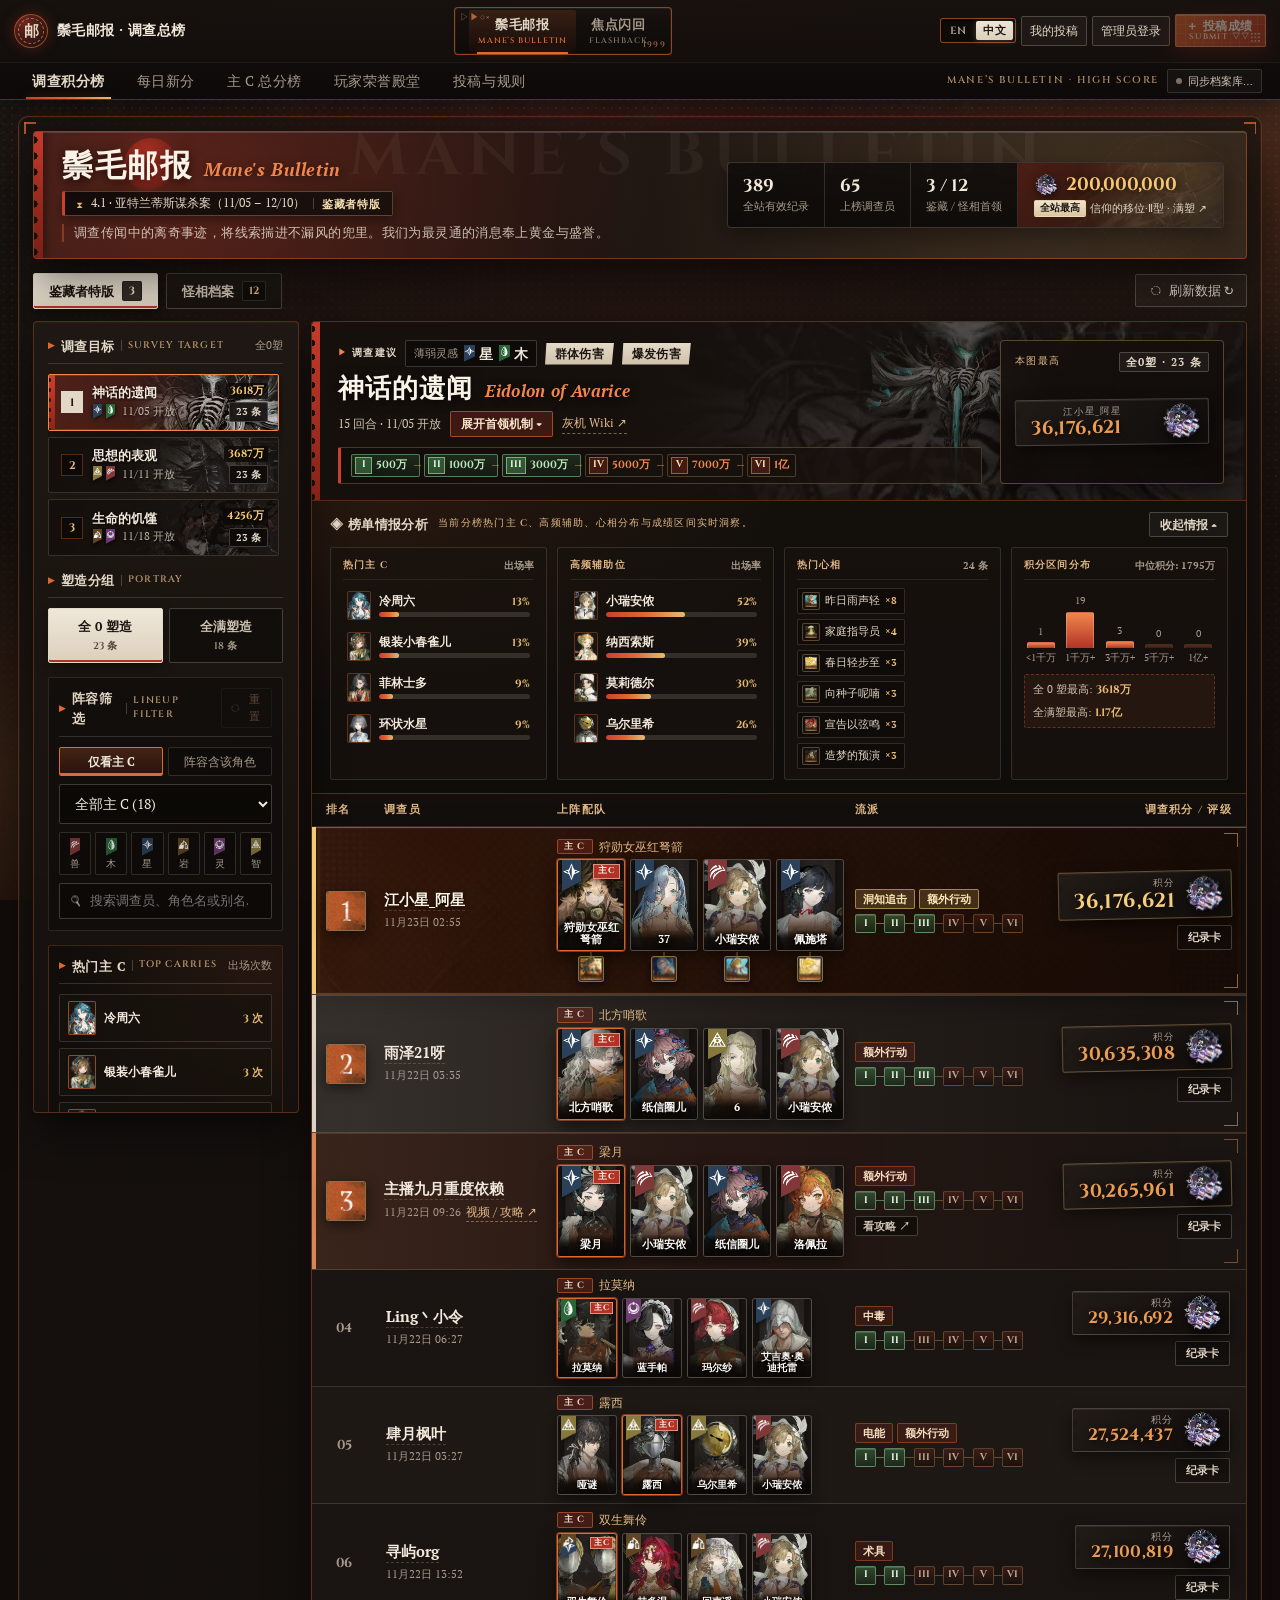
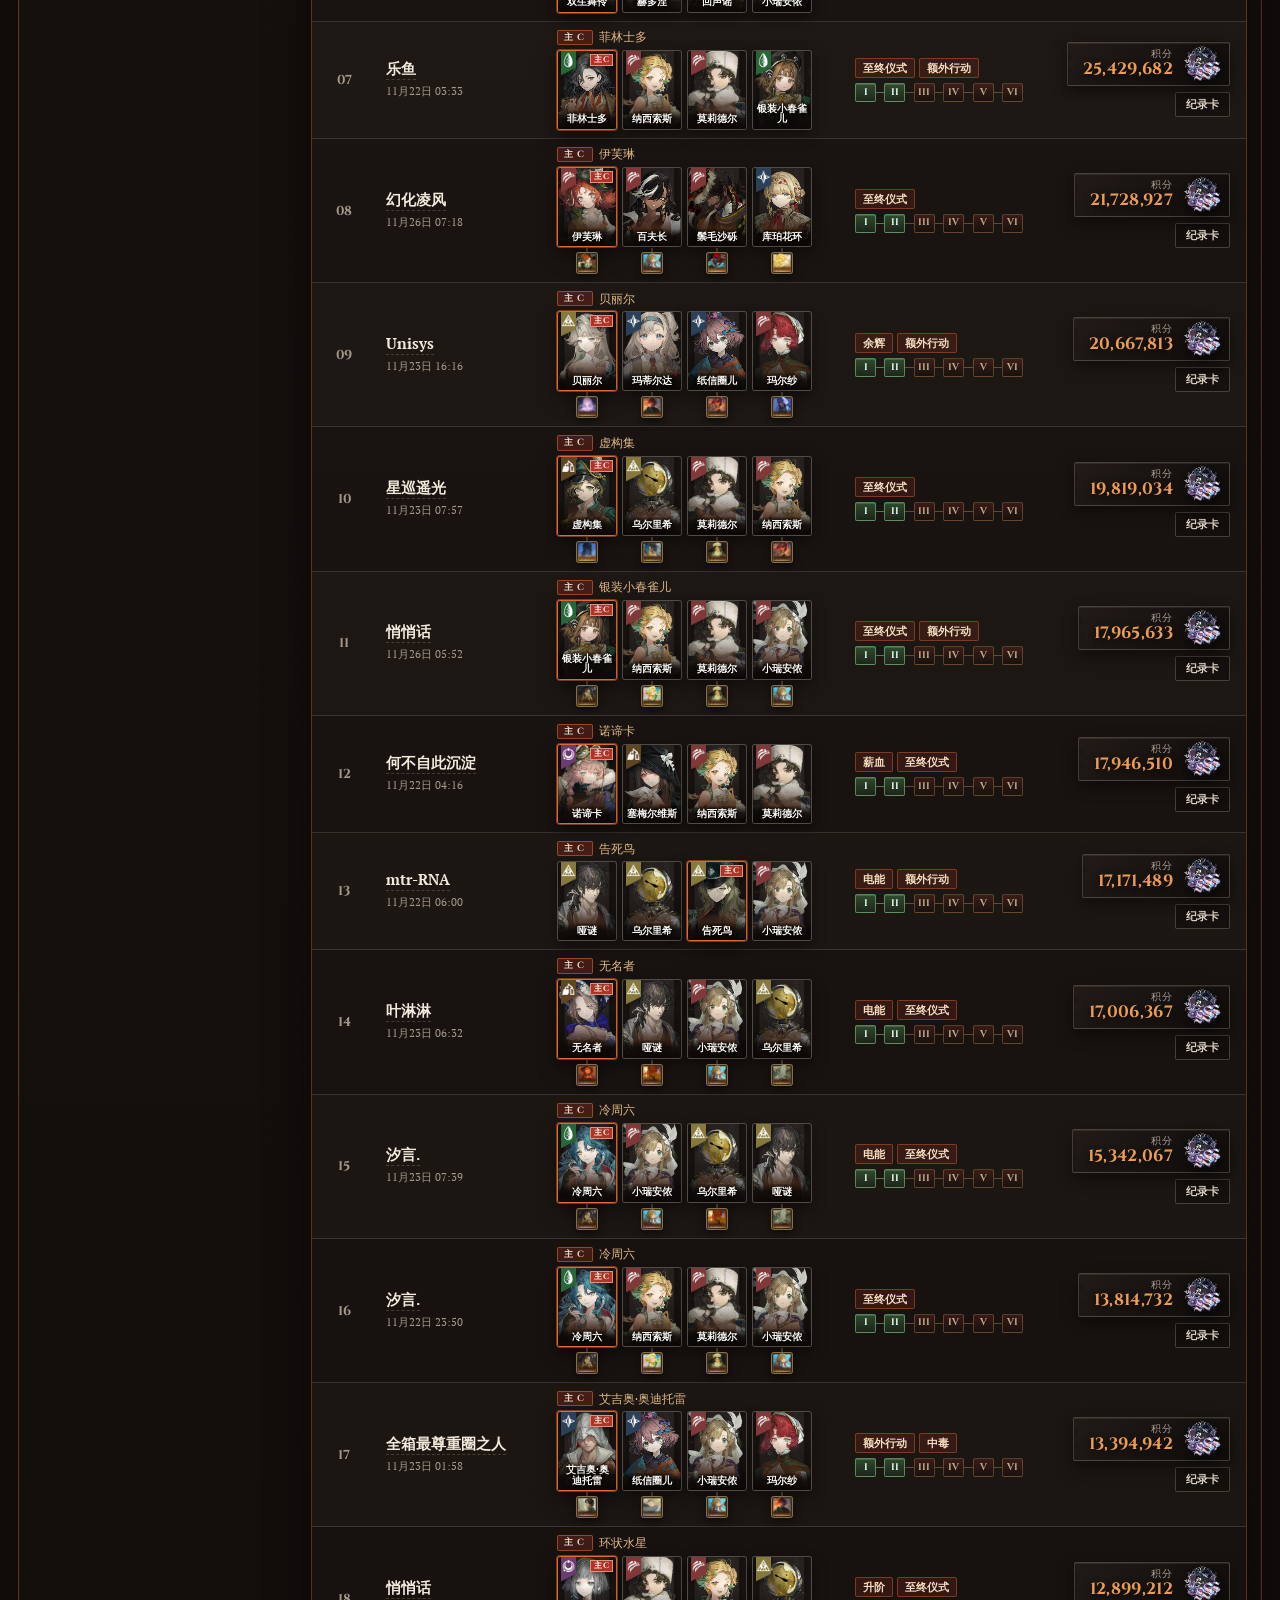
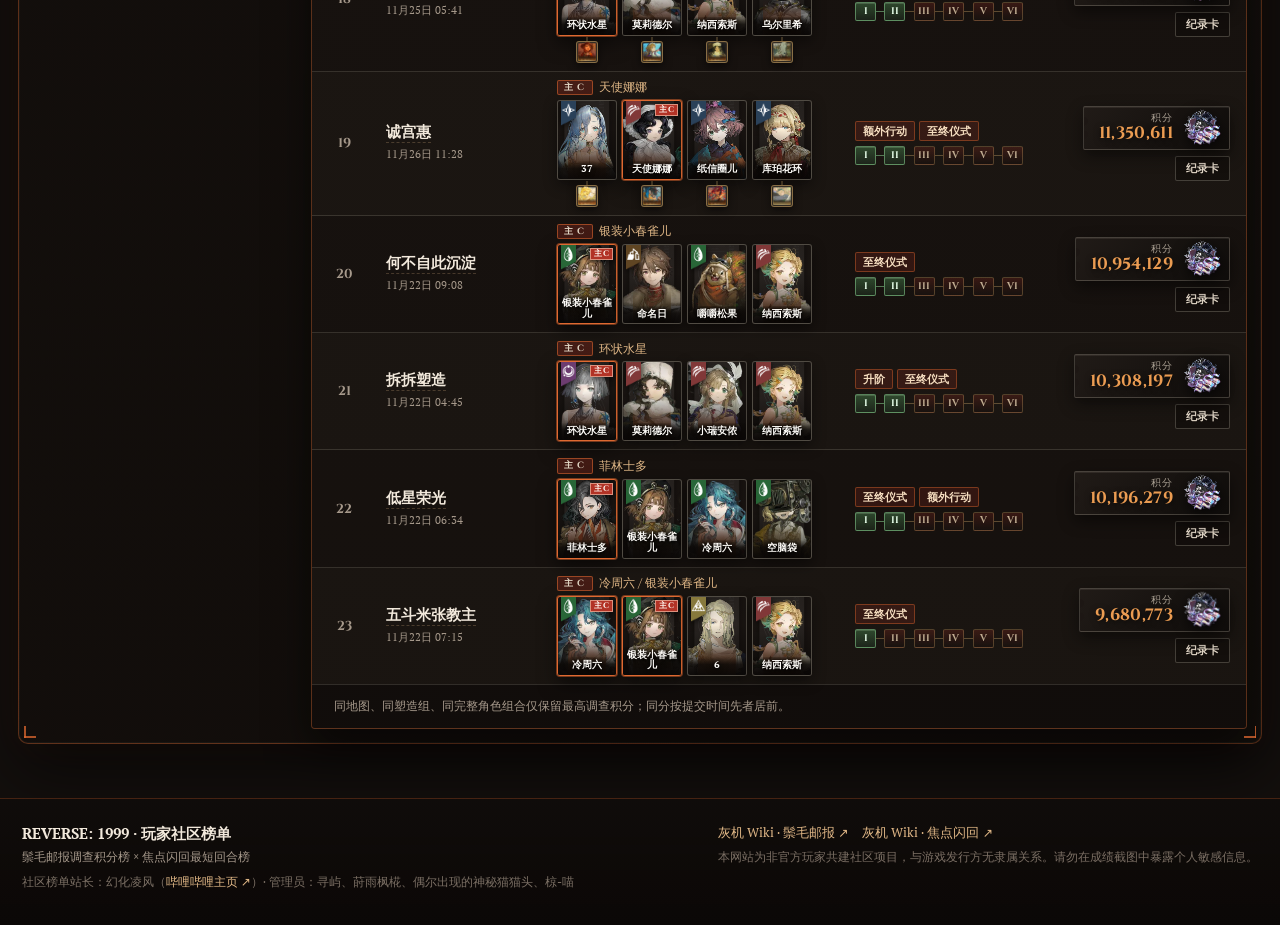
==== cn.html @ 722d53cc "Fix production live sync, disable offline sandbox on live site, fix modal tab overlap, and use email" ====
<!doctype html>
<html lang="zh-CN" data-default-lang="zh">
<head>
  <meta charset="utf-8" />
  <meta name="viewport" content="width=device-width, initial-scale=1, viewport-fit=cover" />
  <meta name="theme-color" content="#161210" />
  <meta name="description" content="重返未来：1999 玩家社区榜单——融合「鬃毛邮报」调查积分榜与「焦点闪回」最短回合纪录，内置中英双语切换与离线档案库。" />
  <title>重返未来：1999 · 鬃毛邮报 &amp; 焦点闪回 玩家榜单</title>
  <link rel="icon" href="data:image/svg+xml,%3Csvg xmlns='http://www.w3.org/2000/svg' viewBox='0 0 64 64'%3E%3Ccircle cx='32' cy='32' r='30' fill='%231b1411' stroke='%23df6931' stroke-width='3'/%3E%3Ctext x='32' y='43' text-anchor='middle' font-size='32' font-family='serif' fill='%23ede4d7'%3E%E9%82%AE%3C/text%3E%3C/svg%3E" />
  <link rel="stylesheet" href="./styles.css?v=20261127-v5" />
  <link rel="stylesheet" href="./submission-progress.css?v=20261127-v5" />
  <script src="./config.js?v=20261127-v5"></script>
  <script defer src="./app.bundle.js?v=20261127-v5"></script>
</head>
<body data-mode="flashback" data-lang="zh">
  <div class="arch-backdrop" aria-hidden="true"></div>
  <div class="halftone-layer" aria-hidden="true"></div>
  <div class="paper-grain" aria-hidden="true"></div>

  <header class="topbar" id="top">
    <div class="topbar-inner">
      <a class="brand" id="brandHomeLink" href="#mane/scores" data-switch-mode="mane" aria-label="返回榜单首页">
        <span class="brand-seal" aria-hidden="true">
          <span class="seal-ring"></span>
          <span class="seal-glyph" id="brandGlyph">邮</span>
        </span>
        <span class="brand-copy">
          <strong id="brandTitle">鬃毛邮报 · 调查总榜</strong>
          <small id="brandSub">REVERSE: 1999 · COMMUNITY ARCHIVE</small>
        </span>
      </a>

      <div class="mode-switcher" id="modeSwitcher" role="tablist" aria-label="榜单模式切换">
        <span class="frame-glyphs left" aria-hidden="true">▷▶○×</span>
        <button type="button" class="mode-tab active" role="tab" aria-selected="true" data-mode-switch="mane">
          <span class="mode-cn" id="modeManeLabel">鬃毛邮报</span>
          <span class="mode-en">MANE’S BULLETIN</span>
        </button>
        <button type="button" class="mode-tab" role="tab" aria-selected="false" data-mode-switch="flashback">
          <span class="mode-cn" id="modeFbLabel">焦点闪回</span>
          <span class="mode-en">FLASHBACK</span>
        </button>
        <span class="frame-glyphs right" aria-hidden="true">1999</span>
      </div>

      <div class="top-actions">
        <div class="lang-switch" role="group" aria-label="切换中英文界面">
          <button type="button" class="lang-btn" data-set-lang="en" aria-pressed="false">EN</button>
          <button type="button" class="lang-btn active" data-set-lang="zh" aria-pressed="true">中文</button>
        </div>
        <button type="button" id="adminCenterBtn" class="ghost-btn" hidden>
          <span class="acc-full">管理后台</span><span class="acc-short">后台</span>
        </button>
        <button type="button" id="mySubmissionsBtn" class="ghost-btn" data-action="my-submissions">
          <span class="acc-full">我的投稿</span><span class="acc-short">进度</span>
        </button>
        <button type="button" id="accountBtn" class="ghost-btn">
          <span class="acc-full">管理员登录</span><span class="acc-short">登录</span>
        </button>
        <button type="button" id="submitBtn" class="action-cta-btn">
          <span class="cta-main" id="submitBtnMain">＋ 投稿<span class="cta-ext">成绩</span></span>
          <span class="cta-sub" id="submitBtnSub" aria-hidden="true">SUBMIT ▽▽</span>
        </button>
      </div>
    </div>

    <nav class="subnav-bar" id="subnavBar" aria-label="榜单视图导航">
      <div class="subnav-inner" id="subnav">
        <div class="subnav-tabs" id="subnavTabs"></div>
        <div class="subnav-right" id="subnavRight">
          <span class="subnav-meta" id="subnavMeta">MANE’S BULLETIN · HIGH SCORE</span>
          <span id="connectionBadge" class="status-pill is-offline-archive" aria-live="polite">
            <span class="status-dot"></span>
            <span id="connectionText">离线档案 · v4.1</span>
          </span>
          <button type="button" id="syncLiveBtn" class="sync-live-btn" data-action="sync-live">同步在线库 ↻</button>
        </div>
      </div>
    </nav>
  </header>

  <main class="shell">
    <div class="uttu-shell-frame">
      <span class="frame-corner tl" aria-hidden="true"></span>
      <span class="frame-corner tr" aria-hidden="true"></span>
      <span class="frame-corner bl" aria-hidden="true"></span>
      <span class="frame-corner br" aria-hidden="true"></span>

      <section class="masthead" id="masthead" aria-live="polite"></section>

      <div id="globalNotice" class="global-notice" role="status" hidden></div>

      <div id="workspace" class="workspace"></div>
    </div>
  </main>

  <footer class="site-footer" id="siteFooter">
    <div class="footer-inner">
      <div class="footer-col">
        <div class="footer-brand">
          <strong>REVERSE: 1999 · 玩家社区榜单</strong>
          <span>鬃毛邮报调查积分榜 × 焦点闪回最短回合榜</span>
        </div>
        <p class="footer-credits">
          社区榜单站长：幻化凌风（<a href="https://space.bilibili.com/266889606" target="_blank" rel="noopener noreferrer">哔哩哔哩主页 ↗</a>）·
          管理员：寻屿、莳雨枫椛、偶尔出现的神秘猫猫头、椋-喵
        </p>
      </div>
      <div class="footer-col footer-links">
        <div class="footer-ref-links">
          <a href="https://res1999.huijiwiki.com/wiki/%E9%AC%83%E6%AF%9B%E9%82%AE%E6%8A%A5" target="_blank" rel="noopener noreferrer">灰机 Wiki · 鬃毛邮报 ↗</a>
          <a href="https://res1999.huijiwiki.com/wiki/%E7%84%A6%E7%82%B9%E9%97%AA%E5%9B%9E" target="_blank" rel="noopener noreferrer">灰机 Wiki · 焦点闪回 ↗</a>
        </div>
        <p class="footer-disclaimer">
          本网站为非官方玩家共建社区项目，与游戏发行方无隶属关系。请勿在成绩截图中暴露个人敏感信息。
        </p>
      </div>
    </div>
  </footer>

  <div id="glossaryPopoverRoot"></div>
  <div id="modalRoot"></div>
  <div id="charPickerRoot"></div>
  <div id="psyPickerRoot"></div>
  <div id="toast" class="toast" role="status" aria-live="polite"></div>
</body>
</html>
---- styles.css ----
/* ==========================================================================
   Reverse: 1999 — Global & Bilingual Community Leaderboard Design System
   Museum-Grade Vintage Broadsheet × Mane's Bulletin × UTTU × Astrolabe (V2)
   ==========================================================================
   Visual References Honored:
   - uttu.merui.net Global Typography (UTTU Regular, Playfair Display, Cinzel Decorative, Work Sans, UTTU Typewriter)
   - Mane's Bulletin In-Game Survey / Atlantis / Boss Dossier / Appraisal / Team
   - UTTU Archival Character Frame (#df6931 hairline + opposing arch corners + copper embers)
   - 100% Offline Local Typography with Latin Unicode-Range Fallthrough for CJK
   ========================================================================== */

/* ==================== 1. 100% Offline Local @font-face ==================== */
@font-face {
  font-family: 'UTTU Regular';
  src: url('./assets/fonts/uttu-regular-400.woff2') format('woff2');
  font-weight: 400;
  font-style: normal;
  font-display: swap;
  unicode-range: U+0000-024F, U+0259, U+1E00-1EFF, U+2000-206F, U+20A0-20CF, U+2100-218F, U+2200-22FF, U+2500-26FF;
}

@font-face {
  font-family: 'UTTU Regular';
  src: url('./assets/fonts/uttu-regular-700.woff2') format('woff2');
  font-weight: 700;
  font-style: normal;
  font-display: swap;
  unicode-range: U+0000-024F, U+0259, U+1E00-1EFF, U+2000-206F, U+20A0-20CF, U+2100-218F, U+2200-22FF, U+2500-26FF;
}

@font-face {
  font-family: 'UTTU Regular';
  src: url('./assets/fonts/uttu-regular-400-italic.woff2') format('woff2');
  font-weight: 400;
  font-style: italic;
  font-display: swap;
  unicode-range: U+0000-024F, U+0259, U+1E00-1EFF, U+2000-206F, U+20A0-20CF, U+2100-218F, U+2200-22FF, U+2500-26FF;
}

@font-face {
  font-family: 'UTTU Regular';
  src: url('./assets/fonts/uttu-regular-700-italic.woff2') format('woff2');
  font-weight: 700;
  font-style: italic;
  font-display: swap;
  unicode-range: U+0000-024F, U+0259, U+1E00-1EFF, U+2000-206F, U+20A0-20CF, U+2100-218F, U+2200-22FF, U+2500-26FF;
}

@font-face {
  font-family: 'Playfair Display';
  src: url('./assets/fonts/uttu-playfair-display-latin.woff2') format('woff2');
  font-weight: 400 900;
  font-style: normal;
  font-display: swap;
}

@font-face {
  font-family: 'Cinzel Decorative';
  src: url('./assets/fonts/uttu-cinzel-decorative-latin.woff2') format('woff2');
  font-weight: 400;
  font-style: normal;
  font-display: swap;
}

@font-face {
  font-family: 'UTTU Typewriter';
  src: url('./assets/fonts/uttu-typewriter.woff2') format('woff2');
  font-weight: 400;
  font-style: normal;
  font-display: swap;
}

@font-face {
  font-family: 'Work Sans';
  src: url('./assets/fonts/uttu-work-sans-latin.woff2') format('woff2');
  font-weight: 100 900;
  font-style: normal;
  font-display: swap;
}

@font-face {
  font-family: 'R1999 Official';
  src: url('./assets/fonts/r1999-en-official.ttf') format('truetype');
  font-weight: 100 900;
  font-style: normal;
  font-display: swap;
}

@font-face {
  font-family: 'Cormorant Garamond';
  src: url('./assets/fonts/cormorant-garamond-latin-400-normal.woff2') format('woff2');
  font-weight: 400;
  font-style: normal;
  font-display: swap;
}

@font-face {
  font-family: 'Cormorant Garamond';
  src: url('./assets/fonts/cormorant-garamond-latin-400-italic.woff2') format('woff2');
  font-weight: 400;
  font-style: italic;
  font-display: swap;
}

@font-face {
  font-family: 'Cormorant Garamond';
  src: url('./assets/fonts/cormorant-garamond-latin-600-normal.woff2') format('woff2');
  font-weight: 600;
  font-style: normal;
  font-display: swap;
}

@font-face {
  font-family: 'Cormorant Garamond';
  src: url('./assets/fonts/cormorant-garamond-latin-600-italic.woff2') format('woff2');
  font-weight: 600;
  font-style: italic;
  font-display: swap;
}

@font-face {
  font-family: 'Cormorant Garamond';
  src: url('./assets/fonts/cormorant-garamond-latin-700-normal.woff2') format('woff2');
  font-weight: 700;
  font-style: normal;
  font-display: swap;
}

@font-face {
  font-family: 'Cinzel';
  src: url('./assets/fonts/cinzel-latin-600-normal.woff2') format('woff2');
  font-weight: 600;
  font-style: normal;
  font-display: swap;
}

@font-face {
  font-family: 'Cinzel';
  src: url('./assets/fonts/cinzel-latin-700-normal.woff2') format('woff2');
  font-weight: 700;
  font-style: normal;
  font-display: swap;
}

@font-face {
  font-family: 'Inter';
  src: url('./assets/fonts/inter-latin-400-normal.woff2') format('woff2');
  font-weight: 400;
  font-style: normal;
  font-display: swap;
}

@font-face {
  font-family: 'Inter';
  src: url('./assets/fonts/inter-latin-500-normal.woff2') format('woff2');
  font-weight: 500;
  font-style: normal;
  font-display: swap;
}

@font-face {
  font-family: 'Inter';
  src: url('./assets/fonts/inter-latin-600-normal.woff2') format('woff2');
  font-weight: 600;
  font-style: normal;
  font-display: swap;
}

/* ==================== 2. Design Tokens & Language Typography ==================== */
:root {
  /* Deep Espresso Charcoal Ink Surfaces */
  --bg-deep: #130f0d;
  --bg-surface: #181310;
  --bg-panel: #1d1714;
  --bg-panel-alt: #251e19;
  --bg-card-hover: #2d241e;

  /* Official Vermilion Wax, Burnished Copper & Antique Gold */
  --crimson: #b23326;
  --crimson-bright: #cb3f2f;
  --crimson-deep: #7f2118;
  --copper: #df6931;
  --copper-bright: #f0864c;
  --copper-light: #eba06c;
  --copper-italic: #d96e3c;
  --bronze: #c27b4f;
  --bronze-track: #4c392c;
  --gold: #e5ba73;
  --gold2: #c9944c;

  /* Torn-Parchment Cream & High-Contrast Ink Hierarchy */
  --paper-cream: #e3d8c6;
  --paper-light: #e7ddd0;
  --paper-warm: #d4c8b4;
  --paper-deep: #c4b59e;
  --paper-ink: #1b1410;
  --paper-ink-soft: #564234;

  --parchment: #f2e9dc;
  --ivory: #e2d7c7;
  --linen: #cdc2b2;
  --brass: #e1b887;
  --ink-strong: #f6efe4;
  --ink-body: #d6cbb9;
  --ink-muted: #a6998b;
  --ink-dim: #7b6f64;

  /* Compatibility Tokens (submission-progress.css & legacy hooks) */
  --muted: var(--ink-muted);
  --line: rgba(235, 224, 208, 0.16);
  --success: #82c488;
  --local-teal: #8cd3c8;

  /* UTTU Architectural 1px Frame & Hairline System */
  --line-hair: rgba(236, 226, 210, 0.15);
  --line-warm: rgba(227, 216, 198, 0.24);
  --line-subtle: rgba(223, 105, 49, 0.34);
  --line-strong: rgba(223, 105, 49, 0.62);
  --accent-primary: #b83b28;
  --accent-glow: rgba(223, 105, 49, 0.34);
  --accent-text: #df6931;

  /* Default English-First Authentic uttu.merui.net Editorial Typography */
  --font-serif: 'UTTU Regular', 'Playfair Display', 'R1999 Official', Georgia, serif;
  --font-display: 'Cinzel', 'Cinzel Decorative', 'UTTU Regular', Georgia, serif;
  --font-italic: 'UTTU Regular', 'Cormorant Garamond', Georgia, serif;
  --font-sans: 'UTTU Regular', 'Work Sans', 'Inter', system-ui, -apple-system, sans-serif;
  --font-typewriter: 'UTTU Typewriter', ui-monospace, SFMono-Regular, Consolas, monospace;

  --radius-xs: 2px;
  --radius-sm: 4px;
  --radius-frame: 10px;
  --radius-arch: 3px 26px 3px 26px;
  --shadow-panel: 0 18px 44px rgba(0, 0, 0, 0.56), 0 1px 0 rgba(255, 240, 220, 0.04) inset;
  --shadow-card: 0 10px 28px rgba(0, 0, 0, 0.44);
  --max-width: 1400px;
}

body[data-lang="en"] {
  --font-serif: 'UTTU Regular', 'Playfair Display', 'R1999 Official', Georgia, serif;
  --font-display: 'Cinzel', 'Cinzel Decorative', 'UTTU Regular', Georgia, serif;
  --font-italic: 'UTTU Regular', 'Cormorant Garamond', Georgia, serif;
  --font-sans: 'UTTU Regular', 'Work Sans', 'Inter', system-ui, -apple-system, sans-serif;
  --font-typewriter: 'UTTU Typewriter', ui-monospace, SFMono-Regular, Consolas, monospace;
}

body[data-lang="zh"] {
  --font-serif: 'UTTU Regular', 'Noto Serif SC', 'Source Han Serif SC', 'Songti SC', 'STSong', Georgia, serif;
  --font-display: 'Cinzel', 'UTTU Regular', 'Noto Serif SC', Georgia, serif;
  --font-italic: 'UTTU Regular', 'Cormorant Garamond', Georgia, serif;
  --font-sans: 'UTTU Regular', 'Work Sans', 'Inter', system-ui, -apple-system, 'PingFang SC', 'Microsoft YaHei', sans-serif;
  --font-typewriter: 'UTTU Typewriter', ui-monospace, SFMono-Regular, Consolas, monospace;
}

/* Focused Flashback Mode: Celestial Obsidian-Indigo & Astrolabe Gold */
body[data-mode="flashback"] {
  --bg-deep: #0f1018;
  --bg-surface: #151621;
  --bg-panel: #1a1b28;
  --bg-panel-alt: #222334;
  --bg-card-hover: #292a3e;
  --line-subtle: rgba(229, 186, 115, 0.3);
  --line-strong: rgba(229, 186, 115, 0.58);
  --accent-primary: #c99e57;
  --accent-glow: rgba(229, 186, 115, 0.3);
  --accent-text: #e5ba73;
  --copper-italic: #e5ba73;
}

*, *::before, *::after { box-sizing: border-box; }
[hidden] { display: none !important; }

html {
  scroll-behavior: smooth;
  color-scheme: dark;
  max-width: 100%;
  overflow-x: clip;
}

body {
  margin: 0;
  min-height: 100vh;
  max-width: 100%;
  background-color: var(--bg-deep);
  color: var(--parchment);
  font-family: var(--font-sans);
  font-size: 14px;
  line-height: 1.55;
  overflow-x: clip;
  position: relative;
  -webkit-font-smoothing: antialiased;
}

/* Custom Copper Scrollbar */
::-webkit-scrollbar { width: 7px; height: 7px; }
::-webkit-scrollbar-track { background: #1a1410; border-left: 1px solid rgba(223, 105, 49, 0.14); }
::-webkit-scrollbar-thumb { background: linear-gradient(180deg, #df6931, #a44020); border-radius: 99px; }
::-webkit-scrollbar-thumb:hover { background: var(--copper-bright); }
body[data-mode="flashback"] ::-webkit-scrollbar-thumb { background: linear-gradient(180deg, #e5ba73, #9e783d); }

/* ==================== 3. Tactile Broadsheet Backdrop & Halftone Atmosphere ==================== */
.arch-backdrop {
  position: fixed;
  inset: 0;
  pointer-events: none;
  z-index: 0;
  background-color: #15100d;
  background-image:
    radial-gradient(ellipse 84% 48% at 50% -6%, rgba(188, 56, 38, 0.34), transparent 64%),
    radial-gradient(ellipse 46% 42% at 96% 18%, rgba(223, 105, 49, 0.24), transparent 62%),
    radial-gradient(ellipse 44% 44% at 4% 86%, rgba(214, 118, 52, 0.2), transparent 66%),
    linear-gradient(180deg, rgba(24, 18, 14, 0.62) 0%, rgba(19, 14, 11, 0.74) 46%, rgba(15, 11, 9, 0.86) 100%),
    url('./assets/uttu/bg_paper.webp'),
    url('./assets/official/discord-bg.jpg');
  background-position: center top, right top, left bottom, center, center bottom, center top;
  background-size: auto, auto, auto, auto, cover, cover;
  background-repeat: no-repeat;
  background-blend-mode: normal, screen, screen, normal, screen, normal;
  transition: background 0.35s ease;
}

body[data-mode="flashback"] .arch-backdrop {
  background-color: #0e0f18;
  background-image:
    radial-gradient(ellipse 78% 46% at 52% -6%, rgba(229, 186, 115, 0.22), transparent 60%),
    radial-gradient(ellipse 48% 46% at 90% 24%, rgba(112, 88, 174, 0.24), transparent 66%),
    radial-gradient(ellipse 46% 42% at 8% 82%, rgba(74, 104, 158, 0.2), transparent 64%),
    linear-gradient(180deg, rgba(16, 17, 27, 0.72) 0%, rgba(13, 14, 22, 0.82) 52%, rgba(10, 11, 18, 0.92) 100%),
    url('./assets/uttu/bg_paper.webp'),
    url('./assets/official/discord-bg.jpg');
  background-blend-mode: normal, screen, screen, normal, soft-light, normal;
}

/* Vintage Newspaper Ben-Day Halftone Dots */
.halftone-layer {
  position: fixed;
  inset: 0;
  pointer-events: none;
  z-index: 0;
  background-image:
    radial-gradient(rgba(227, 216, 198, 0.085) 1px, transparent 1.15px),
    radial-gradient(rgba(223, 105, 49, 0.05) 1px, transparent 1.15px);
  background-size: 8px 8px, 16px 16px;
  background-position: 0 0, 4px 4px;
  mask-image: radial-gradient(ellipse 96% 86% at 50% 28%, rgba(0, 0, 0, 0.85) 36%, transparent 100%);
  -webkit-mask-image: radial-gradient(ellipse 96% 86% at 50% 28%, rgba(0, 0, 0, 0.85) 36%, transparent 100%);
}

/* Tactile Paper Fiber Grain */
.paper-grain {
  position: fixed;
  inset: 0;
  pointer-events: none;
  z-index: 0;
  opacity: 0.085;
  mix-blend-mode: overlay;
  background-image: url("data:image/svg+xml,%3Csvg viewBox='0 0 220 220' xmlns='http://www.w3.org/2000/svg'%3E%3Cfilter id='n'%3E%3CfeTurbulence type='fractalNoise' baseFrequency='0.82' numOctaves='3' stitchTiles='stitch'/%3E%3C/filter%3E%3Crect width='100%25' height='100%25' filter='url(%23n)' opacity='1'/%3E%3C/svg%3E");
}

/* Micro Icon & Input Utilities */
.uttu-micro-icon {
  width: 15px;
  height: 15px;
  object-fit: contain;
  display: inline-block;
  flex-shrink: 0;
  opacity: 0.9;
}

.icon-btn {
  display: inline-flex;
  align-items: center;
  gap: 6px;
}

.search-input-wrap { position: relative; }

.search-input-icon {
  position: absolute;
  left: 10px;
  top: 50%;
  transform: translateY(-50%);
  width: 13px;
  height: 15px;
  object-fit: contain;
  opacity: 0.78;
  pointer-events: none;
}

.filter-input.has-icon { padding-left: 30px; }

:focus-visible {
  outline: 2px solid var(--copper-bright);
  outline-offset: 2px;
}

button, input, select, textarea { font: inherit; color: inherit; }
button, a, select, input, summary {
  touch-action: manipulation;
  -webkit-tap-highlight-color: transparent;
}
.acc-short { display: none; }
a { color: var(--brass); text-decoration: none; }
a:hover { color: var(--parchment); }

/* ==================== 4. Topbar, Language Switcher & Offline Status ==================== */
.topbar {
  position: sticky;
  top: 0;
  z-index: 40;
  background: linear-gradient(180deg, rgba(22, 17, 14, 0.96), rgba(16, 12, 10, 0.94));
  backdrop-filter: blur(14px);
  border-bottom: 1px solid rgba(223, 105, 49, 0.34);
  box-shadow: 0 6px 24px rgba(0, 0, 0, 0.45);
}

body[data-mode="flashback"] .topbar {
  background: linear-gradient(180deg, rgba(17, 18, 28, 0.96), rgba(13, 14, 22, 0.94));
  border-bottom-color: rgba(229, 186, 115, 0.3);
}

.topbar-inner {
  max-width: var(--max-width);
  margin: 0 auto;
  padding: 7px 18px;
  display: flex;
  align-items: center;
  justify-content: space-between;
  gap: 10px;
  min-width: 0;
}

.brand {
  display: inline-flex;
  align-items: center;
  gap: 9px;
  flex: 0 1 auto;
  min-width: 0;
}

.brand-seal {
  position: relative;
  width: 34px;
  height: 34px;
  display: grid;
  place-items: center;
  border-radius: 50%;
  border: 1px solid var(--line-strong);
  background: radial-gradient(circle at 30% 25%, rgba(196, 58, 42, 0.52), rgba(22, 14, 11, 0.96));
  color: var(--paper-cream);
  font-family: var(--font-serif);
  font-size: 14.5px;
  font-weight: 700;
  box-shadow: 0 0 14px rgba(178, 51, 38, 0.35);
  flex-shrink: 0;
}

body[data-mode="flashback"] .brand-seal {
  background: radial-gradient(circle at 30% 25%, rgba(229, 186, 115, 0.34), rgba(16, 17, 26, 0.96));
  color: var(--gold);
  box-shadow: 0 0 14px rgba(229, 186, 115, 0.25);
}

.seal-ring {
  position: absolute;
  inset: 3px;
  border-radius: 50%;
  border: 1px dashed rgba(227, 216, 198, 0.5);
}

.brand-copy { display: flex; flex-direction: column; line-height: 1.18; min-width: 0; }
.brand-copy strong {
  font-family: var(--font-serif);
  font-size: 14px;
  font-weight: 700;
  letter-spacing: 0.03em;
  color: var(--parchment);
  white-space: nowrap;
  overflow: hidden;
  text-overflow: ellipsis;
}
.brand-copy small {
  font-family: var(--font-display);
  font-size: 8.5px;
  letter-spacing: 0.13em;
  color: var(--brass);
  opacity: 0.85;
  margin-top: 2px;
  white-space: nowrap;
  overflow: hidden;
  text-overflow: ellipsis;
}

/* Official Copper-Framed Dual-Mode Switcher */
.mode-switcher {
  position: relative;
  display: inline-flex;
  align-items: stretch;
  border: 1px solid var(--line-strong);
  border-radius: var(--radius-sm);
  padding: 2px 20px;
  background: linear-gradient(180deg, rgba(24, 18, 15, 0.92), rgba(13, 10, 8, 0.9));
  box-shadow: inset 0 0 0 1px rgba(227, 216, 198, 0.06);
  gap: 4px;
  flex-shrink: 0;
}

.frame-glyphs {
  position: absolute;
  font-family: var(--font-display);
  font-size: 8.5px;
  letter-spacing: 0.14em;
  color: var(--bronze);
  opacity: 0.82;
  pointer-events: none;
  user-select: none;
}

.frame-glyphs.left { top: 3px; left: 5px; }
.frame-glyphs.right { bottom: 2px; right: 5px; font-size: 8px; }

.mode-tab {
  position: relative;
  border: 0;
  background: transparent;
  padding: 4px 10px 5px;
  cursor: pointer;
  display: flex;
  flex-direction: column;
  align-items: center;
  gap: 1px;
  color: var(--ink-muted);
  border-radius: var(--radius-xs);
  transition: color 0.18s ease, background 0.18s ease;
  white-space: nowrap;
}

.mode-tab::after {
  content: '';
  position: absolute;
  left: 8px;
  right: 8px;
  bottom: -2px;
  height: 2px;
  background: var(--accent-text);
  box-shadow: 0 0 10px var(--accent-glow);
  transform: scaleX(0);
  transition: transform 0.2s ease;
}

.mode-tab:hover { color: var(--parchment); background: rgba(227, 216, 198, 0.04); }
.mode-tab.active {
  color: var(--parchment);
  background: linear-gradient(180deg, rgba(223, 105, 49, 0.16), rgba(178, 51, 38, 0.06));
}
body[data-mode="flashback"] .mode-tab.active {
  background: linear-gradient(180deg, rgba(229, 186, 115, 0.16), rgba(180, 140, 75, 0.05));
}
.mode-tab.active .mode-cn { color: var(--paper-cream); }
.mode-tab.active .mode-en { color: var(--accent-text); opacity: 1; }
.mode-tab.active::after { transform: scaleX(1); }

.mode-cn {
  font-family: var(--font-serif);
  font-size: 13px;
  font-weight: 700;
  letter-spacing: 0.04em;
}

.mode-en {
  font-family: var(--font-display);
  font-size: 8px;
  letter-spacing: 0.12em;
  opacity: 0.72;
}

/* Top Actions Cluster */
.top-actions {
  display: flex;
  align-items: center;
  gap: 6px;
  flex-shrink: 0;
  min-width: 0;
}

.top-actions .ghost-btn {
  padding: 5px 9px;
  font-size: 12px;
}

/* Bilingual EN | 中文 Vintage Pill Switcher */
.lang-switch {
  display: inline-flex;
  align-items: center;
  padding: 2px;
  border: 1px solid var(--line-strong);
  border-radius: 3px;
  background: rgba(14, 10, 8, 0.85);
  box-shadow: inset 0 1px 3px rgba(0, 0, 0, 0.55);
  gap: 2px;
  flex-shrink: 0;
}

.lang-btn {
  border: 0;
  background: transparent;
  color: var(--ink-muted);
  font-family: var(--font-display);
  font-size: 10.5px;
  font-weight: 700;
  letter-spacing: 0.06em;
  padding: 3.5px 7px;
  border-radius: 2px;
  cursor: pointer;
  line-height: 1.15;
  white-space: nowrap;
  transition: all 0.15s ease;
}

.lang-btn:hover:not(.active) {
  color: var(--parchment);
  background: rgba(227, 216, 198, 0.08);
}

.lang-btn.active {
  background: linear-gradient(180deg, #eee5d6 0%, #dcd0bc 100%);
  color: var(--paper-ink);
  box-shadow: 0 1px 6px rgba(227, 216, 198, 0.25);
}

/* Status Pill & Offline Archive Brass Badge */
.status-pill {
  display: inline-flex;
  align-items: center;
  gap: 6px;
  padding: 5px 9px;
  border: 1px solid var(--line-hair);
  border-radius: var(--radius-xs);
  font-size: 11px;
  color: var(--linen);
  background: rgba(255, 255, 255, 0.03);
  white-space: nowrap;
}

.status-dot {
  width: 6px;
  height: 6px;
  border-radius: 50%;
  background: var(--ink-dim);
  flex-shrink: 0;
}
.status-pill.online .status-dot { background: #77c27d; box-shadow: 0 0 7px rgba(119, 194, 125, 0.78); }
.status-pill.offline .status-dot { background: #e07c5a; }

.status-pill.is-offline-archive {
  border-color: rgba(229, 186, 115, 0.48);
  background: linear-gradient(135deg, rgba(229, 186, 115, 0.16), rgba(227, 216, 198, 0.06));
  color: #f3dcaf;
  box-shadow: inset 0 0 0 1px rgba(229, 186, 115, 0.1);
}

.status-pill.is-offline-archive .status-dot {
  background: var(--gold);
  box-shadow: 0 0 7px rgba(229, 186, 115, 0.75);
}

.sync-live-btn {
  display: inline-flex;
  align-items: center;
  justify-content: center;
  gap: 4px;
  padding: 3px 8px;
  border: 1px solid rgba(229, 186, 115, 0.5);
  border-radius: 2px;
  background: rgba(229, 186, 115, 0.14);
  color: #fae6bc;
  font-family: var(--font-serif);
  font-size: 11px;
  font-weight: 600;
  cursor: pointer;
  white-space: nowrap;
  transition: all 0.15s ease;
}

.sync-live-btn:hover {
  background: var(--paper-cream);
  color: var(--paper-ink);
  border-color: var(--paper-cream);
}

/* ==================== 5. Official Button Family (Blueprint-Grid CTA, Torn Parchment, Hairline) ==================== */
.action-cta-btn,
.copper-btn {
  position: relative;
  overflow: hidden;
  display: inline-flex;
  align-items: center;
  justify-content: center;
  gap: 6px;
  padding: 7px 16px;
  border: 1px solid rgba(244, 178, 134, 0.65);
  border-radius: var(--radius-xs);
  background-color: #c44a27;
  background-image:
    linear-gradient(rgba(255, 232, 210, 0.1) 1px, transparent 1px),
    linear-gradient(90deg, rgba(255, 232, 210, 0.1) 1px, transparent 1px),
    linear-gradient(135deg, rgba(223, 105, 49, 0.88) 0%, rgba(178, 51, 38, 0.94) 100%),
    url('./assets/official/btn-bg.png');
  background-size: 9px 9px, 9px 9px, 100% 100%, cover;
  background-position: 0 0, 0 0, center, center;
  color: #fff9f2;
  font-family: var(--font-serif);
  font-size: 13px;
  font-weight: 700;
  letter-spacing: 0.05em;
  cursor: pointer;
  white-space: nowrap;
  box-shadow: 0 5px 18px rgba(178, 51, 38, 0.42), inset 0 1px 0 rgba(255, 240, 224, 0.25);
  transition: transform 0.14s ease, filter 0.14s ease, box-shadow 0.14s ease;
}

/* Official 3×3 Corner Blueprint Dot Matrix (modeled on game-mane-team.png) */
.action-cta-btn::after {
  content: '';
  position: absolute;
  right: 4px;
  bottom: 3px;
  width: 11px;
  height: 11px;
  pointer-events: none;
  opacity: 0.62;
  background-image: radial-gradient(rgba(255, 244, 230, 0.95) 1px, transparent 1.2px);
  background-size: 3.6px 3.6px;
}

.action-cta-btn {
  flex-direction: column;
  gap: 0;
  padding: 4px 15px 4px 12px;
  font-size: 12.5px;
  line-height: 1.15;
}

.cta-sub {
  font-family: var(--font-display);
  font-size: 7.8px;
  letter-spacing: 0.18em;
  opacity: 0.86;
}

body[data-mode="flashback"] .action-cta-btn,
body[data-mode="flashback"] .copper-btn {
  border-color: rgba(246, 218, 165, 0.72);
  background-color: #c89d58;
  background-image:
    linear-gradient(rgba(22, 16, 8, 0.1) 1px, transparent 1px),
    linear-gradient(90deg, rgba(22, 16, 8, 0.1) 1px, transparent 1px),
    linear-gradient(135deg, #e7c27d 0%, #bd904a 100%);
  background-size: 9px 9px, 9px 9px, 100% 100%;
  color: #18120a;
  box-shadow: 0 5px 18px rgba(229, 186, 115, 0.3), inset 0 1px 0 rgba(255, 248, 226, 0.45);
}

body[data-mode="flashback"] .action-cta-btn::after {
  background-image: radial-gradient(rgba(24, 18, 10, 0.72) 1px, transparent 1.2px);
}

.action-cta-btn:hover:not(:disabled),
.copper-btn:hover:not(:disabled) {
  filter: brightness(1.1);
  transform: translateY(-1px);
  box-shadow: 0 8px 22px rgba(223, 105, 49, 0.45);
}

.action-cta-btn:disabled,
.copper-btn:disabled {
  opacity: 0.45;
  cursor: not-allowed;
  transform: none;
}

/* Torn-Parchment Cream Secondary Button */
.paper-btn {
  display: inline-flex;
  align-items: center;
  justify-content: center;
  gap: 6px;
  padding: 7px 14px;
  border: 1px solid rgba(255, 248, 236, 0.48);
  border-radius: var(--radius-xs);
  background: linear-gradient(180deg, #efe6d8 0%, #dacdb8 100%);
  color: var(--paper-ink);
  font-family: var(--font-serif);
  font-size: 13px;
  font-weight: 700;
  letter-spacing: 0.03em;
  cursor: pointer;
  white-space: nowrap;
  box-shadow: 0 3px 10px rgba(0, 0, 0, 0.34);
  transition: filter 0.14s ease, transform 0.14s ease;
}

.paper-btn:hover { filter: brightness(1.06); transform: translateY(-1px); }

.ghost-btn, .outline-btn {
  display: inline-flex;
  align-items: center;
  justify-content: center;
  gap: 6px;
  padding: 6px 12px;
  border: 1px solid var(--line-warm);
  border-radius: var(--radius-xs);
  background: rgba(255, 248, 236, 0.04);
  color: var(--ivory);
  font-size: 12.5px;
  cursor: pointer;
  white-space: nowrap;
  transition: border-color 0.15s ease, background 0.15s ease, color 0.15s ease;
}

.ghost-btn:hover:not(:disabled),
.outline-btn:hover:not(:disabled) {
  border-color: var(--line-strong);
  background: rgba(223, 105, 49, 0.16);
  color: var(--parchment);
}

.outline-btn.selected {
  border-color: var(--paper-cream);
  background: linear-gradient(180deg, #ebe2d3, #d9ccb7);
  color: var(--paper-ink);
  font-weight: 700;
}

body[data-mode="flashback"] .outline-btn.selected {
  border-color: var(--gold);
  background: linear-gradient(180deg, #efe2c8, #dac59b);
  color: #19130a;
}

.text-link-btn {
  display: inline-flex;
  align-items: center;
  gap: 4px;
  border: 0;
  background: none;
  padding: 0;
  color: var(--brass);
  font-size: 12px;
  cursor: pointer;
  border-bottom: 1px dashed rgba(225, 184, 135, 0.48);
}
.text-link-btn:hover { color: var(--parchment); border-bottom-color: var(--parchment); }

.approve-btn {
  padding: 6px 12px;
  border: 1px solid rgba(130, 196, 136, 0.56);
  border-radius: var(--radius-xs);
  background: rgba(74, 134, 82, 0.24);
  color: #c8f0cc;
  font-size: 12px;
  cursor: pointer;
}
.approve-btn:hover { background: rgba(74, 134, 82, 0.38); }

.danger-btn {
  padding: 6px 12px;
  border: 1px solid rgba(217, 107, 82, 0.55);
  border-radius: var(--radius-xs);
  background: rgba(178, 51, 38, 0.22);
  color: #f9bfb2;
  font-size: 12px;
  cursor: pointer;
}
.danger-btn:hover { background: rgba(178, 51, 38, 0.36); }

/* Secondary Navigation Bar */
.subnav-bar {
  border-top: 1px solid rgba(227, 216, 198, 0.08);
  background: linear-gradient(180deg, rgba(16, 12, 10, 0.84), rgba(12, 9, 8, 0.78));
}

.subnav-inner {
  max-width: var(--max-width);
  margin: 0 auto;
  padding: 0 18px;
  display: flex;
  align-items: center;
  justify-content: space-between;
  gap: 12px;
  min-width: 0;
}

.subnav-right {
  display: flex;
  align-items: center;
  gap: 8px;
  flex-shrink: 0;
  margin-left: auto;
}

.subnav-right .status-pill {
  padding: 3px 8px;
  font-size: 10.5px;
}

.subnav-tabs {
  display: flex;
  align-items: center;
  gap: 4px;
  min-width: 0;
  overflow-x: auto;
  scrollbar-width: none;
}
.subnav-tabs::-webkit-scrollbar { display: none; }

.subnav-tab {
  position: relative;
  border: 0;
  background: transparent;
  padding: 8px 14px;
  color: var(--ink-muted);
  font-family: var(--font-serif);
  font-size: 13.5px;
  letter-spacing: 0.04em;
  cursor: pointer;
  white-space: nowrap;
  transition: color 0.15s ease;
}

.subnav-tab:hover { color: var(--parchment); }
.subnav-tab.active {
  color: var(--paper-cream);
  font-weight: 700;
}
.subnav-tab.active::after {
  content: '';
  position: absolute;
  left: 8px;
  right: 8px;
  bottom: 0;
  height: 2px;
  background: linear-gradient(90deg, var(--crimson-bright), var(--copper), var(--gold));
  box-shadow: 0 0 8px var(--accent-glow);
}

body[data-mode="flashback"] .subnav-tab.active::after {
  background: linear-gradient(90deg, #b88c48, #e5ba73, #f6e0ae);
}

.subnav-meta {
  font-family: var(--font-display);
  font-size: 10px;
  letter-spacing: 0.16em;
  color: var(--brass);
  opacity: 0.72;
  white-space: nowrap;
}

/* ==================== 6. Main Shell & UTTU Architectural Frame ==================== */
.shell {
  position: relative;
  z-index: 1;
  max-width: var(--max-width);
  margin: 0 auto;
  padding: 16px 18px 54px;
}

/* Signature UTTU Architectural Frame (modeled on media_0.jpg) */
.uttu-shell-frame {
  position: relative;
  border: 1px solid rgba(223, 105, 49, 0.36);
  border-radius: var(--radius-frame);
  padding: 14px;
  background:
    radial-gradient(ellipse 68% 36% at 50% 0%, rgba(178, 51, 38, 0.09), transparent 72%),
    linear-gradient(180deg, rgba(24, 19, 16, 0.74), rgba(18, 14, 11, 0.82));
  box-shadow:
    0 24px 64px rgba(0, 0, 0, 0.56),
    0 0 0 1px rgba(227, 216, 198, 0.04) inset,
    0 0 36px rgba(223, 105, 49, 0.08);
}

body[data-mode="flashback"] .uttu-shell-frame {
  border-color: rgba(229, 186, 115, 0.34);
  background:
    radial-gradient(ellipse 68% 36% at 50% 0%, rgba(229, 186, 115, 0.08), transparent 72%),
    linear-gradient(180deg, rgba(20, 21, 33, 0.76), rgba(14, 15, 24, 0.84));
  box-shadow:
    0 24px 64px rgba(0, 0, 0, 0.6),
    0 0 0 1px rgba(229, 186, 115, 0.05) inset,
    0 0 36px rgba(229, 186, 115, 0.06);
}

/* Delicate Architectural Corner Registration Marks */
.frame-corner {
  position: absolute;
  width: 14px;
  height: 14px;
  pointer-events: none;
  z-index: 4;
}
.frame-corner::before,
.frame-corner::after {
  content: '';
  position: absolute;
  background: var(--accent-text);
  opacity: 0.75;
}
.frame-corner.tl { top: 5px; left: 5px; }
.frame-corner.tl::before { top: 0; left: 0; width: 12px; height: 1.5px; }
.frame-corner.tl::after  { top: 0; left: 0; width: 1.5px; height: 12px; }

.frame-corner.tr { top: 5px; right: 5px; }
.frame-corner.tr::before { top: 0; right: 0; width: 12px; height: 1.5px; }
.frame-corner.tr::after  { top: 0; right: 0; width: 1.5px; height: 12px; }

.frame-corner.bl { bottom: 5px; left: 5px; }
.frame-corner.bl::before { bottom: 0; left: 0; width: 12px; height: 1.5px; }
.frame-corner.bl::after  { bottom: 0; left: 0; width: 1.5px; height: 12px; }

.frame-corner.br { bottom: 5px; right: 5px; }
.frame-corner.br::before { bottom: 0; right: 0; width: 12px; height: 1.5px; }
.frame-corner.br::after  { bottom: 0; right: 0; width: 1.5px; height: 12px; }

/* ==================== 7. Magazine-Cover Editorial Masthead ==================== */
.masthead {
  position: relative;
  overflow: hidden;
  border: 1px solid rgba(223, 105, 49, 0.42);
  border-radius: var(--radius-sm);
  padding: 16px 22px 16px 28px;
  margin-bottom: 14px;
  background:
    radial-gradient(circle at 12% 38%, rgba(188, 52, 36, 0.34), transparent 44%),
    radial-gradient(circle at 86% 42%, rgba(229, 186, 115, 0.16), transparent 50%),
    linear-gradient(120deg, rgba(40, 28, 22, 0.96) 0%, rgba(26, 19, 16, 0.96) 54%, rgba(34, 24, 19, 0.95) 100%);
  box-shadow:
    var(--shadow-panel),
    inset 0 1px 0 rgba(235, 220, 198, 0.12);
  display: grid;
  grid-template-columns: minmax(0, 1.15fr) auto;
  gap: 14px 22px;
  align-items: center;
}

/* Official Serrated Crimson Postage-Stamp Left Edge */
.masthead::before {
  content: '';
  position: absolute;
  left: 0;
  top: 0;
  bottom: 0;
  width: 9px;
  z-index: 2;
  background:
    radial-gradient(circle at 0 8px, var(--bg-deep) 3.4px, transparent 3.8px) 0 0 / 9px 16px repeat-y,
    linear-gradient(180deg, #c63b2b 0%, #99281d 55%, #7c1f16 100%);
  box-shadow: 2px 0 10px rgba(0, 0, 0, 0.45);
}

/* Sacred-Geometry Light Ornament Watermark */
.masthead::after {
  content: '';
  position: absolute;
  right: -30px;
  top: -54px;
  width: 240px;
  height: 240px;
  background: url('./assets/official/pop-light.png') center / contain no-repeat;
  opacity: 0.16;
  pointer-events: none;
  z-index: 0;
}

body[data-mode="flashback"] .masthead {
  border-color: rgba(229, 186, 115, 0.42);
  background:
    radial-gradient(circle at 14% 36%, rgba(114, 92, 178, 0.24), transparent 46%),
    radial-gradient(circle at 84% 48%, rgba(229, 186, 115, 0.2), transparent 50%),
    linear-gradient(122deg, rgba(28, 26, 42, 0.97) 0%, rgba(19, 19, 30, 0.97) 56%, rgba(26, 24, 38, 0.96) 100%);
}

body[data-mode="flashback"] .masthead::before {
  background:
    radial-gradient(circle at 0 8px, var(--bg-deep) 3.4px, transparent 3.8px) 0 0 / 9px 16px repeat-y,
    linear-gradient(180deg, #e5ba73 0%, #b78a45 55%, #7d5d2b 100%);
}

/* Astrolabe Celestial Orbital Rings (for Flashback Masthead) */
.astrolabe-ornament {
  position: absolute;
  right: 360px;
  top: 50%;
  width: 210px;
  height: 210px;
  transform: translateY(-50%);
  border-radius: 50%;
  border: 1px dashed rgba(229, 186, 115, 0.22);
  background:
    radial-gradient(circle, transparent 58%, rgba(229, 186, 115, 0.08) 59%, transparent 61%),
    url('./assets/official/pop-light.png') center / 88% no-repeat;
  opacity: 0.34;
  pointer-events: none;
  z-index: 0;
}

.astrolabe-ornament::before {
  content: '';
  position: absolute;
  inset: 24px;
  border-radius: 50%;
  border: 1px solid rgba(229, 186, 115, 0.2);
}

/* Distressed Broadsheet Typographic Stencil */
.masthead-stencil {
  position: absolute;
  left: 26%;
  top: -8px;
  font-family: var(--font-display);
  font-size: 62px;
  font-weight: 700;
  letter-spacing: 0.12em;
  color: rgba(235, 224, 206, 0.055);
  line-height: 1;
  pointer-events: none;
  user-select: none;
  white-space: nowrap;
  z-index: 0;
}

.masthead > *:not(.masthead-stencil):not(.astrolabe-ornament) {
  min-width: 0;
  position: relative;
  z-index: 2;
}

.masthead-identity {
  display: flex;
  flex-direction: column;
  align-items: flex-start;
  gap: 7px;
}

/* Title Row + Vivid Vermilion Wax-Seal Sun Orb */
.masthead-title-row {
  position: relative;
  display: flex;
  flex-wrap: wrap;
  align-items: baseline;
  gap: 4px 12px;
}

.masthead-title-row .title-seal-orb {
  position: absolute;
  left: 62px;
  top: -10px;
  width: 54px;
  height: 54px;
  border-radius: 50%;
  background: radial-gradient(circle at 42% 40%, rgba(212, 58, 42, 0.88) 0%, rgba(178, 45, 32, 0.44) 56%, transparent 72%);
  filter: drop-shadow(0 0 12px rgba(178, 51, 38, 0.45));
  pointer-events: none;
  z-index: 0;
}

body[data-mode="flashback"] .masthead-title-row .title-seal-orb {
  background: radial-gradient(circle at 42% 40%, rgba(229, 186, 115, 0.56) 0%, rgba(182, 138, 68, 0.2) 60%, transparent 74%);
  filter: drop-shadow(0 0 12px rgba(229, 186, 115, 0.3));
}

.masthead h1 {
  position: relative;
  z-index: 1;
  margin: 0;
  font-family: var(--font-serif);
  font-size: clamp(24px, 2.5vw, 31px);
  font-weight: 700;
  letter-spacing: 0.05em;
  color: #f9f2e6;
  text-shadow: 0 3px 12px rgba(0, 0, 0, 0.78), 0 1px 0 rgba(178, 51, 38, 0.3);
  line-height: 1.1;
}

.masthead-en {
  position: relative;
  z-index: 1;
  font-family: var(--font-italic);
  font-style: italic;
  font-size: 18px;
  font-weight: 600;
  letter-spacing: 0.03em;
  color: var(--copper-bright);
  text-shadow: 0 2px 8px rgba(0, 0, 0, 0.65);
}

body[data-mode="flashback"] .masthead-en { color: var(--gold); }

/* Official Black Hourglass Edition Ribbon (modeled on game-mane-survey.png) */
.masthead-edition-ribbon,
.edition-pill {
  display: inline-flex;
  flex-wrap: wrap;
  align-items: center;
  gap: 8px;
  padding: 4px 12px;
  border: 1px solid rgba(229, 186, 115, 0.32);
  border-left: 3px solid var(--crimson-bright);
  border-radius: var(--radius-xs);
  background: linear-gradient(90deg, rgba(10, 8, 7, 0.88), rgba(20, 15, 13, 0.84));
  font-size: 11.5px;
  color: var(--paper-cream);
  line-height: 1.3;
  box-shadow: 0 4px 12px rgba(0, 0, 0, 0.38);
}

body[data-mode="flashback"] .masthead-edition-ribbon,
body[data-mode="flashback"] .edition-pill {
  border-left-color: var(--gold);
  background: linear-gradient(90deg, rgba(10, 11, 18, 0.9), rgba(22, 22, 34, 0.86));
}

.edition-hourglass {
  color: var(--gold);
  font-size: 12px;
  line-height: 1;
}

.edition-sep {
  width: 1px;
  height: 11px;
  background: rgba(227, 216, 198, 0.25);
}

.edition-badge-text {
  font-family: var(--font-serif);
  font-weight: 700;
  color: #f6dfb2;
  letter-spacing: 0.06em;
  text-transform: uppercase;
  font-size: 11px;
}

/* Official In-Game Mane's Bulletin Editorial Motto */
.masthead-motto {
  margin: 1px 0 0;
  padding-left: 10px;
  border-left: 2px solid rgba(223, 105, 49, 0.45);
  font-family: var(--font-italic);
  font-style: italic;
  font-size: 14px;
  line-height: 1.38;
  color: var(--ivory);
  opacity: 0.88;
  max-width: 640px;
}

body[data-lang="zh"] .masthead-motto {
  font-family: var(--font-serif);
  font-style: normal;
  font-size: 12.5px;
  letter-spacing: 0.03em;
}

body[data-mode="flashback"] .masthead-motto {
  border-left-color: rgba(229, 186, 115, 0.45);
}

/* Right-Side 4-Cell Archive Telemetry Strip + Sitewide Peak Showcase Card */
.masthead-metrics {
  display: flex;
  align-items: stretch;
  border: 1px solid rgba(227, 216, 198, 0.2);
  border-radius: var(--radius-sm);
  background: linear-gradient(180deg, rgba(16, 12, 10, 0.86), rgba(11, 9, 8, 0.9));
  overflow: hidden;
  flex-shrink: 0;
  box-shadow: 0 8px 24px rgba(0, 0, 0, 0.42);
}

body[data-mode="flashback"] .masthead-metrics {
  background: linear-gradient(180deg, rgba(15, 16, 25, 0.88), rgba(11, 12, 19, 0.92));
}

.mstat-cell {
  position: relative;
  padding: 10px 15px;
  border-right: 1px solid var(--line-hair);
  display: flex;
  flex-direction: column;
  justify-content: center;
  min-width: 0;
  text-align: left;
  background: transparent;
  border-top: 0;
  border-bottom: 0;
  border-left: 0;
}

.mstat-cell:last-child { border-right: 0; }

.mstat-cell strong {
  display: block;
  font-family: var(--font-display);
  font-size: 17px;
  font-weight: 700;
  color: var(--parchment);
  font-variant-numeric: tabular-nums;
  line-height: 1.15;
  white-space: nowrap;
}

.mstat-cell small {
  display: flex;
  align-items: center;
  gap: 4px;
  font-size: 10.5px;
  color: var(--ink-muted);
  margin-top: 3px;
  white-space: nowrap;
}

/* 4th Cell: Standout Sitewide Peak Showcase Card */
.mstat-jump,
.mstat-cell.mstat-jump.is-peak-card {
  position: relative;
  overflow: hidden;
  cursor: pointer;
  min-width: 196px;
  padding: 10px 16px;
  background:
    radial-gradient(circle at 86% 24%, rgba(229, 186, 115, 0.22), transparent 62%),
    linear-gradient(135deg, rgba(178, 51, 38, 0.34), rgba(223, 105, 49, 0.16) 55%, rgba(20, 14, 11, 0.92));
  transition: background 0.18s ease, box-shadow 0.18s ease, transform 0.14s ease;
}

.peak-card-art {
  position: absolute;
  inset: 0;
  background-size: cover;
  background-position: 85% 24%;
  opacity: 0.24;
  mask-image: linear-gradient(90deg, transparent 10%, rgba(0, 0, 0, 0.85) 100%);
  -webkit-mask-image: linear-gradient(90deg, transparent 10%, rgba(0, 0, 0, 0.85) 100%);
  pointer-events: none;
  z-index: 0;
}

.mstat-jump > *:not(.peak-card-art) { position: relative; z-index: 1; }

.peak-card-top {
  display: flex;
  align-items: center;
  gap: 8px;
}

.peak-mini-grade {
  width: 24px;
  height: 24px;
  object-fit: contain;
  flex-shrink: 0;
  filter: drop-shadow(0 2px 5px rgba(0, 0, 0, 0.65));
}

.mstat-jump strong {
  font-size: 18px;
  color: #f7c773;
  text-shadow: 0 2px 8px rgba(0, 0, 0, 0.65);
}

.mstat-jump small { color: var(--paper-cream); }

.mstat-jump:hover {
  background:
    radial-gradient(circle at 86% 24%, rgba(229, 186, 115, 0.32), transparent 62%),
    linear-gradient(135deg, rgba(204, 62, 42, 0.44), rgba(223, 105, 49, 0.24));
  box-shadow: inset 0 0 0 1px var(--copper-bright);
}

body[data-mode="flashback"] .mstat-jump,
body[data-mode="flashback"] .mstat-cell.mstat-jump.is-peak-card {
  background:
    radial-gradient(circle at 86% 24%, rgba(229, 186, 115, 0.26), transparent 60%),
    linear-gradient(135deg, rgba(229, 186, 115, 0.22), rgba(24, 24, 38, 0.92));
}

body[data-mode="flashback"] .mstat-jump:hover {
  box-shadow: inset 0 0 0 1px var(--gold);
}

.jump-tag {
  display: inline-block;
  padding: 1px 5px;
  border: 1px solid rgba(240, 210, 155, 0.52);
  border-radius: 2px;
  font-size: 9.5px;
  font-weight: 700;
  color: var(--paper-ink);
  background: linear-gradient(180deg, #f0e4ce, #dac6a2);
  line-height: 1.3;
  white-space: nowrap;
  flex-shrink: 0;
}

.jump-desc {
  min-width: 0;
  overflow: hidden;
  text-overflow: ellipsis;
}

/* Global Notice Bar */
.global-notice {
  margin-bottom: 14px;
  padding: 11px 16px;
  border: 1px solid rgba(229, 186, 115, 0.42);
  border-left: 3px solid var(--gold);
  border-radius: var(--radius-xs);
  background: linear-gradient(90deg, rgba(229, 186, 115, 0.14), rgba(32, 24, 18, 0.85));
  color: #f4dfba;
  display: flex;
  align-items: center;
  justify-content: space-between;
  gap: 12px;
}

.global-notice.is-error {
  border-color: rgba(217, 107, 82, 0.5);
  border-left-color: var(--crimson-bright);
  background: rgba(168, 51, 40, 0.2);
  color: #f6c9be;
}

/* ==================== 8. Official Bilingual Section Headings (▶ TITLE | SUB) ==================== */
.ig-heading {
  display: flex;
  align-items: center;
  justify-content: space-between;
  gap: 8px;
  margin-bottom: 10px;
  padding-bottom: 7px;
  border-bottom: 1px solid rgba(227, 216, 198, 0.16);
}

.ig-heading-left {
  display: inline-flex;
  align-items: center;
  gap: 6px;
  min-width: 0;
}

.ig-tri {
  font-size: 9px;
  color: var(--accent-text);
  line-height: 1;
}

.ig-cn {
  font-family: var(--font-serif);
  font-size: 13px;
  font-weight: 700;
  color: var(--paper-cream);
  letter-spacing: 0.04em;
}

.ig-bar {
  width: 1px;
  height: 11px;
  background: rgba(227, 216, 198, 0.24);
}

.ig-en {
  font-family: var(--font-display);
  font-size: 9.5px;
  letter-spacing: 0.13em;
  color: var(--brass);
  opacity: 0.8;
  text-transform: uppercase;
}

.ig-right {
  font-size: 11px;
  color: var(--ink-muted);
  white-space: nowrap;
}

/* ==================== 9. Section Bar & Workspace Grid ==================== */
.section-bar {
  display: flex;
  flex-wrap: wrap;
  align-items: center;
  justify-content: space-between;
  gap: 10px;
  margin-bottom: 12px;
}

.section-tabs {
  display: inline-flex;
  flex-wrap: wrap;
  gap: 8px;
}

.fb-version-picker {
  display: flex;
  align-items: center;
  gap: 10px;
  flex-wrap: wrap;
  flex: 1;
  min-width: 0;
}

.fb-version-label {
  font-size: 12.5px;
  color: var(--brass);
  font-family: var(--font-serif);
  font-weight: 600;
  white-space: nowrap;
}

.filter-select.fb-version-select {
  width: auto;
  min-width: 240px;
  max-width: 100%;
}

.mobile-filter-toggle { display: none; }

.cell-metric-sub {
  font-size: 11px;
  color: var(--ink-muted);
}

.section-tab-btn {
  display: inline-flex;
  align-items: center;
  gap: 8px;
  padding: 7px 15px;
  border: 1px solid var(--line-warm);
  border-radius: var(--radius-xs);
  background: linear-gradient(180deg, rgba(34, 27, 22, 0.92), rgba(24, 19, 16, 0.94));
  color: var(--linen);
  font-family: var(--font-serif);
  font-size: 13px;
  font-weight: 600;
  cursor: pointer;
  transition: all 0.16s ease;
}

.section-tab-btn:hover {
  border-color: var(--line-strong);
  color: var(--parchment);
  background: rgba(46, 35, 28, 0.95);
}

/* Torn-Parchment Cream Active Section Tab */
.section-tab-btn.active {
  border-color: var(--paper-cream);
  background: linear-gradient(180deg, #ece3d5 0%, #dad0be 100%);
  color: var(--paper-ink);
  font-weight: 700;
  box-shadow: 0 4px 14px rgba(0, 0, 0, 0.38), inset 0 -2px 0 var(--crimson);
}

body[data-mode="flashback"] .section-tab-btn.active {
  border-color: var(--gold);
  background: linear-gradient(180deg, #efe4cc 0%, #d8c49e 100%);
  color: #19130a;
  box-shadow: 0 4px 14px rgba(0, 0, 0, 0.42), inset 0 -2px 0 #9f7736;
}

.tab-count {
  font-family: var(--font-display);
  font-size: 10.5px;
  font-weight: 700;
  padding: 1px 6px;
  border: 1px solid var(--line-hair);
  border-radius: 2px;
  background: rgba(0, 0, 0, 0.36);
  color: var(--brass);
}

.section-tab-btn.active .tab-count {
  background: rgba(27, 20, 16, 0.88);
  border-color: rgba(27, 20, 16, 0.5);
  color: #f6e7cf;
}

.board-grid {
  display: grid;
  grid-template-columns: 276px minmax(0, 1fr);
  gap: 14px;
  align-items: start;
}

.board-grid > * { min-width: 0; }

/* ==================== 10. Richer Sidebar — Wanted Postage-Stamp Bosses, Cream Active Portrayal & Meta Widget ==================== */
.sidebar-panel {
  position: sticky;
  top: 94px;
  min-width: 0;
  max-width: 100%;
  max-height: calc(100vh - 108px);
  max-height: calc(100dvh - 108px);
  overflow-y: auto;
  overflow-x: hidden;
  overscroll-behavior-y: contain;
  scrollbar-gutter: stable;
  border: 1px solid rgba(223, 105, 49, 0.3);
  border-radius: var(--radius-sm);
  background: linear-gradient(180deg, rgba(31, 24, 20, 0.94), rgba(22, 17, 14, 0.96));
  padding: 14px 10px 14px 14px;
  display: flex;
  flex-direction: column;
  gap: 14px;
  box-shadow: var(--shadow-panel);
}

.sidebar-panel > * {
  flex-shrink: 0;
}

.sidebar-panel::-webkit-scrollbar {
  width: 5px;
}

body[data-mode="flashback"] .sidebar-panel {
  border-color: rgba(229, 186, 115, 0.28);
  background: linear-gradient(180deg, rgba(26, 27, 40, 0.95), rgba(19, 20, 30, 0.96));
}

.dossier-list {
  display: flex;
  flex-direction: column;
  gap: 6px;
  max-height: 332px;
  overflow-y: auto;
  padding-right: 4px;
}

/* Mini Wanted Postage-Stamp Boss Card */
.dossier-item {
  position: relative;
  overflow: hidden;
  flex-shrink: 0;
  min-height: 54px;
  width: 100%;
  text-align: left;
  border: 1px solid rgba(227, 216, 198, 0.16);
  border-radius: var(--radius-xs);
  background: linear-gradient(100deg, rgba(20, 15, 12, 0.92), rgba(28, 21, 17, 0.86));
  padding: 8px 10px 8px 12px;
  cursor: pointer;
  display: flex;
  align-items: center;
  gap: 9px;
  transition: all 0.18s ease;
}

/* Subtle Stamp Edge on Active Boss Dossier */
.dossier-item.active::before {
  content: '';
  position: absolute;
  left: 0;
  top: 0;
  bottom: 0;
  width: 6px;
  z-index: 3;
  background:
    radial-gradient(circle at 0 5px, var(--bg-panel) 2px, transparent 2.3px) 0 0 / 6px 10px repeat-y,
    linear-gradient(180deg, #cf3f2d, #8d2318);
}

body[data-mode="flashback"] .dossier-item.active::before {
  background:
    radial-gradient(circle at 0 5px, var(--bg-panel) 2px, transparent 2.3px) 0 0 / 6px 10px repeat-y,
    linear-gradient(180deg, #e5ba73, #9c7538);
}

.dossier-item > *:not(.dossier-boss-art) {
  position: relative;
  z-index: 2;
}

.dossier-boss-art {
  position: absolute;
  top: 0;
  right: 0;
  bottom: 0;
  width: 64%;
  background-size: cover;
  background-repeat: no-repeat;
  opacity: 0.48;
  filter: contrast(1.06) saturate(1.06);
  z-index: 0;
  pointer-events: none;
  mask-image: linear-gradient(90deg, transparent 0%, rgba(0, 0, 0, 0.82) 48%, #000 100%);
  -webkit-mask-image: linear-gradient(90deg, transparent 0%, rgba(0, 0, 0, 0.82) 48%, #000 100%);
  transition: opacity 0.18s ease, transform 0.25s ease;
}

.dossier-item:hover {
  border-color: var(--line-strong);
  background: var(--bg-card-hover);
  transform: translateX(2px);
}

.dossier-item:hover .dossier-boss-art {
  opacity: 0.68;
  transform: scale(1.05);
}

.dossier-item.active {
  border-color: var(--copper-bright);
  background: linear-gradient(95deg, rgba(178, 51, 38, 0.34), rgba(34, 24, 19, 0.94));
  box-shadow: 0 6px 18px rgba(0, 0, 0, 0.42), inset 0 0 0 1px rgba(240, 134, 76, 0.22);
}

.dossier-item.active .dossier-boss-art { opacity: 0.78; }

body[data-mode="flashback"] .dossier-item.active {
  border-color: var(--gold);
  background: linear-gradient(95deg, rgba(229, 186, 115, 0.24), rgba(26, 26, 40, 0.94));
  box-shadow: 0 6px 18px rgba(0, 0, 0, 0.46), inset 0 0 0 1px rgba(229, 186, 115, 0.2);
}

.survey-num-box {
  width: 22px;
  height: 22px;
  flex-shrink: 0;
  display: grid;
  place-items: center;
  border: 1px solid var(--line-subtle);
  background: rgba(10, 8, 7, 0.8);
  font-family: var(--font-display);
  font-size: 11px;
  font-weight: 700;
  font-variant-numeric: tabular-nums;
  color: var(--brass);
}

.dossier-item.active .survey-num-box {
  border-color: var(--paper-cream);
  background: var(--paper-cream);
  color: var(--paper-ink);
}

.dossier-main {
  min-width: 0;
  flex: 1;
  display: flex;
  flex-direction: column;
  gap: 2px;
}

.dossier-name {
  font-family: var(--font-serif);
  font-size: 12.5px;
  font-weight: 700;
  line-height: 1.24;
  color: var(--parchment);
  display: -webkit-box;
  -webkit-line-clamp: 2;
  -webkit-box-orient: vertical;
  overflow: hidden;
  text-shadow: 0 1px 4px rgba(0, 0, 0, 0.85);
}

.dossier-meta-line {
  display: flex;
  align-items: center;
  gap: 6px;
  min-width: 0;
}

.dossier-sub {
  font-size: 10.5px;
  color: var(--ivory);
  opacity: 0.82;
  white-space: nowrap;
  overflow: hidden;
  text-overflow: ellipsis;
  text-shadow: 0 1px 3px rgba(0, 0, 0, 0.9);
}

.dossier-aff-icons {
  display: inline-flex;
  align-items: center;
  gap: 2px;
  flex-shrink: 0;
}

.dossier-aff-icons img {
  width: 11px;
  height: 15px;
  object-fit: contain;
  filter: drop-shadow(0 1px 2px rgba(0, 0, 0, 0.85));
}

.dossier-right-col {
  display: flex;
  flex-direction: column;
  align-items: flex-end;
  gap: 3px;
  flex-shrink: 0;
}

.dossier-badge {
  font-family: var(--font-sans);
  font-size: 10px;
  font-weight: 600;
  padding: 1px 6px;
  border: 1px solid rgba(227, 216, 198, 0.24);
  border-radius: 2px;
  color: var(--paper-cream);
  flex-shrink: 0;
  font-variant-numeric: tabular-nums;
  background: rgba(12, 9, 8, 0.86);
  backdrop-filter: blur(4px);
}

/* #1 Score Preview Right on Each Boss Card */
.dossier-peak-preview {
  font-family: var(--font-display);
  font-size: 10.5px;
  font-weight: 700;
  font-variant-numeric: tabular-nums;
  color: #f6c873;
  padding: 0 4px;
  border-radius: 2px;
  background: rgba(14, 10, 8, 0.82);
  text-shadow: 0 1px 3px rgba(0, 0, 0, 0.9);
  white-space: nowrap;
}

/* Portrayal Toggle — Active Torn-Parchment Cream Fill (game-mane-appraisal.png) */
.segmented-toggle {
  display: grid;
  grid-template-columns: 1fr 1fr;
  gap: 6px;
}

.seg-btn {
  padding: 8px 8px;
  border: 1px solid var(--line-warm);
  border-radius: var(--radius-xs);
  background: rgba(14, 11, 9, 0.64);
  color: var(--linen);
  font-family: var(--font-serif);
  font-size: 12.5px;
  font-weight: 600;
  cursor: pointer;
  display: flex;
  flex-direction: column;
  align-items: center;
  gap: 2px;
  transition: all 0.16s ease;
}

.seg-btn small {
  font-family: var(--font-display);
  font-size: 10px;
  color: var(--ink-muted);
}

.seg-btn:hover:not(.active) {
  border-color: var(--line-strong);
  color: var(--parchment);
  background: rgba(223, 105, 49, 0.12);
}

.seg-btn.active {
  border-color: var(--paper-cream);
  background: linear-gradient(180deg, #efe7d9 0%, #dcd0bc 100%);
  color: var(--paper-ink);
  font-weight: 700;
  box-shadow: 0 4px 12px rgba(0, 0, 0, 0.36), inset 0 -2px 0 var(--crimson);
}

.seg-btn.active small {
  color: var(--paper-ink-soft);
  font-weight: 600;
}

body[data-mode="flashback"] .seg-btn.active {
  border-color: var(--gold);
  background: linear-gradient(180deg, #f0e4cc 0%, #dbc69f 100%);
  color: #19130a;
  box-shadow: 0 4px 12px rgba(0, 0, 0, 0.4), inset 0 -2px 0 #9f7736;
}

/* UTTU-Style Lineup Filter Panel */
.lineup-filter-box {
  padding: 10px 10px 11px;
  border: 1px solid rgba(227, 216, 198, 0.12);
  border-radius: var(--radius-xs);
  background: rgba(12, 9, 8, 0.48);
}

body[data-mode="flashback"] .lineup-filter-box {
  background: rgba(12, 13, 22, 0.54);
}

.filter-reset-btn {
  display: inline-flex;
  align-items: center;
  gap: 4px;
  padding: 2px 7px;
  border: 1px solid var(--line-subtle);
  border-radius: var(--radius-xs);
  background: rgba(178, 51, 38, 0.18);
  color: var(--brass);
  font-size: 11px;
  cursor: pointer;
  transition: all 0.14s ease;
}

.filter-reset-btn img { width: 12px; height: 12px; object-fit: contain; }

.filter-reset-btn:hover:not(:disabled) {
  border-color: var(--accent-text);
  color: var(--parchment);
  background: rgba(178, 51, 38, 0.36);
}

.filter-reset-btn:disabled {
  opacity: 0.34;
  cursor: default;
  background: transparent;
  border-color: var(--line-hair);
}

.role-mode-toggle {
  display: grid;
  grid-template-columns: 1fr 1fr;
  gap: 5px;
  margin-bottom: 8px;
}

.role-pill {
  padding: 5px 8px;
  border: 1px solid var(--line-hair);
  border-radius: var(--radius-xs);
  background: rgba(14, 11, 9, 0.62);
  color: var(--ink-muted);
  font-family: var(--font-serif);
  font-size: 11.5px;
  cursor: pointer;
  transition: all 0.14s ease;
}

.role-pill:hover { border-color: var(--line-strong); color: var(--parchment); }

.role-pill.active {
  border-color: var(--accent-text);
  background: linear-gradient(180deg, rgba(223, 105, 49, 0.24), rgba(178, 51, 38, 0.14));
  color: var(--parchment);
  font-weight: 700;
  box-shadow: inset 0 -2px 0 var(--accent-text);
}

body[data-mode="flashback"] .role-pill.active {
  background: rgba(229, 186, 115, 0.22);
  color: #fff2d4;
}

.aff-filter-row {
  display: grid;
  grid-template-columns: repeat(6, minmax(0, 1fr));
  gap: 4px;
  margin-bottom: 8px;
}

.aff-filter-btn {
  display: flex;
  flex-direction: column;
  align-items: center;
  justify-content: center;
  gap: 2px;
  padding: 5px 2px;
  border: 1px solid var(--line-hair);
  border-radius: var(--radius-xs);
  background: rgba(14, 11, 9, 0.62);
  color: var(--ink-muted);
  font-size: 10px;
  line-height: 1.1;
  cursor: pointer;
  transition: all 0.14s ease;
}

.aff-filter-btn img {
  width: 14px;
  height: 18px;
  object-fit: contain;
  opacity: 0.82;
}

.aff-filter-btn:hover { border-color: var(--line-strong); color: var(--parchment); }
.aff-filter-btn:hover img,
.aff-filter-btn.active img { opacity: 1; transform: scale(1.06); }

.aff-filter-btn.active {
  border-color: var(--accent-text);
  background: rgba(223, 105, 49, 0.26);
  color: var(--paper-cream);
  font-weight: 700;
  box-shadow: 0 0 10px rgba(223, 105, 49, 0.3), inset 0 -2px 0 var(--accent-text);
}

body[data-mode="flashback"] .aff-filter-btn.active {
  background: rgba(229, 186, 115, 0.24);
  box-shadow: 0 0 10px rgba(229, 186, 115, 0.26), inset 0 -2px 0 var(--gold);
}

.filter-select, .filter-input {
  width: 100%;
  padding: 7px 10px;
  border: 1px solid var(--line-warm);
  border-radius: var(--radius-xs);
  background: rgba(12, 9, 8, 0.72);
  color: var(--parchment);
  font-size: 12.5px;
}

.filter-select:focus, .filter-input:focus {
  border-color: var(--accent-text);
  outline: none;
  box-shadow: 0 0 0 2px rgba(223, 105, 49, 0.18);
}

/* Top Main DPS Meta Widget (Below Filters in Sidebar) */
.sidebar-meta-widget {
  padding: 10px 10px 11px;
  border: 1px solid rgba(223, 105, 49, 0.24);
  border-radius: var(--radius-xs);
  background:
    radial-gradient(circle at 90% 10%, rgba(223, 105, 49, 0.1), transparent 60%),
    rgba(14, 11, 9, 0.56);
}

body[data-mode="flashback"] .sidebar-meta-widget {
  border-color: rgba(229, 186, 115, 0.24);
  background:
    radial-gradient(circle at 90% 10%, rgba(229, 186, 115, 0.08), transparent 60%),
    rgba(13, 14, 23, 0.6);
}

.meta-carry-list {
  display: flex;
  flex-direction: column;
  gap: 6px;
}

.meta-carry-row {
  width: 100%;
  border: 1px solid var(--line-hair);
  border-radius: var(--radius-xs);
  background: rgba(24, 19, 15, 0.72);
  padding: 6px 8px;
  display: flex;
  align-items: center;
  gap: 8px;
  text-align: left;
  cursor: pointer;
  transition: all 0.15s ease;
}

.meta-carry-row:hover {
  border-color: var(--line-strong);
  background: rgba(178, 51, 38, 0.18);
  transform: translateX(2px);
}

.meta-carry-row.active {
  border-color: var(--accent-text);
  background: linear-gradient(90deg, rgba(223, 105, 49, 0.26), rgba(28, 21, 17, 0.9));
  box-shadow: inset 2px 0 0 var(--accent-text);
}

.meta-carry-avatar {
  position: relative;
  width: 28px;
  height: 34px;
  border-radius: 2px;
  overflow: hidden;
  border: 1px solid var(--line-strong);
  background: #1a1512;
  flex-shrink: 0;
}

.meta-carry-avatar img {
  width: 100%;
  height: 100%;
  object-fit: cover;
  object-position: 50% 8%;
  display: block;
}

.meta-carry-info {
  min-width: 0;
  flex: 1;
  display: flex;
  flex-direction: column;
  gap: 4px;
}

.meta-carry-top {
  display: flex;
  align-items: baseline;
  justify-content: space-between;
  gap: 6px;
}

.meta-carry-name {
  font-family: var(--font-serif);
  font-size: 12px;
  font-weight: 700;
  color: var(--parchment);
  white-space: nowrap;
  overflow: hidden;
  text-overflow: ellipsis;
}

.meta-carry-count {
  font-family: var(--font-display);
  font-size: 10.5px;
  font-weight: 700;
  color: var(--gold);
  font-variant-numeric: tabular-nums;
  white-space: nowrap;
  flex-shrink: 0;
}

.meta-carry-bar-track {
  display: block;
  width: 100%;
  height: 5px;
  border-radius: 99px;
  background: rgba(235, 224, 208, 0.14);
  overflow: hidden;
}

.meta-carry-bar-fill {
  display: block;
  height: 100%;
  border-radius: 99px;
  background: linear-gradient(90deg, var(--crimson-bright), var(--copper), var(--gold));
  transition: width 0.28s ease;
}

body[data-mode="flashback"] .meta-carry-bar-fill {
  background: linear-gradient(90deg, #a67d3d, #e5ba73, #f8e2b2);
}

.sidebar-note {
  padding: 9px 11px;
  border: 1px solid var(--line-hair);
  border-left: 3px solid var(--crimson);
  border-radius: var(--radius-xs);
  background: rgba(12, 9, 8, 0.44);
  font-size: 11.5px;
  color: var(--ink-muted);
  line-height: 1.5;
}

body[data-mode="flashback"] .sidebar-note { border-left-color: var(--gold); }

/* ==================== 11. Main Board Panel & Cinematic Boss Dossier Hero ==================== */
.board-panel {
  border: 1px solid rgba(223, 105, 49, 0.34);
  border-radius: var(--radius-sm);
  background: linear-gradient(180deg, rgba(29, 23, 20, 0.96), rgba(22, 17, 14, 0.98));
  box-shadow: var(--shadow-panel);
  overflow: hidden;
}

body[data-mode="flashback"] .board-panel {
  border-color: rgba(229, 186, 115, 0.32);
  background: linear-gradient(180deg, rgba(25, 26, 39, 0.96), rgba(18, 19, 29, 0.98));
}

.board-header {
  position: relative;
  overflow: hidden;
  padding: 15px 22px 14px;
  border-bottom: 1px solid rgba(223, 105, 49, 0.3);
  background:
    radial-gradient(ellipse 62% 110% at 14% 0%, rgba(178, 51, 38, 0.2), transparent 72%),
    linear-gradient(180deg, rgba(255, 244, 228, 0.03), transparent);
  display: flex;
  flex-wrap: wrap;
  align-items: center;
  justify-content: space-between;
  gap: 12px 18px;
}

/* Cinematic Boss Hero Banner (Mane's Bulletin & Flashback) */
.board-header.has-boss-art,
.board-header.has-fb-art {
  min-height: 178px;
  padding: 18px 22px 16px 26px;
  align-items: stretch;
  justify-content: space-between;
  background: #17120f;
}

.board-header.has-fb-art {
  background: #141522;
  border-bottom-color: rgba(229, 186, 115, 0.34);
}

/* Serrated Crimson/Brass Postage-Stamp Left Edge on Hero */
.boss-stamp-edge,
.board-header.has-boss-art::before,
.board-header.has-fb-art::before {
  content: '';
  position: absolute;
  left: 0;
  top: 0;
  bottom: 0;
  width: 8px;
  z-index: 4;
  background:
    radial-gradient(circle at 0 7px, var(--bg-deep) 3px, transparent 3.4px) 0 0 / 8px 14px repeat-y,
    linear-gradient(180deg, #c63b2b, #862118);
}

.board-header.has-fb-art::before,
body[data-mode="flashback"] .boss-stamp-edge {
  background:
    radial-gradient(circle at 0 7px, var(--bg-deep) 3px, transparent 3.4px) 0 0 / 8px 14px repeat-y,
    linear-gradient(180deg, #e5ba73, #8f6b33);
}

.board-header > .board-title-stack,
.board-header > .board-header-right,
.board-header > .boss-peak-widget {
  position: relative;
  z-index: 4;
}

.boss-header-backdrop {
  position: absolute;
  top: 0;
  right: 0;
  bottom: 0;
  width: 68%;
  background-size: cover;
  background-position: 62% 24%;
  background-repeat: no-repeat;
  opacity: 0.56;
  filter: saturate(1.06) contrast(1.08);
  z-index: 0;
  pointer-events: none;
  mask-image: linear-gradient(90deg, transparent 0%, rgba(0, 0, 0, 0.78) 34%, #000 100%);
  -webkit-mask-image: linear-gradient(90deg, transparent 0%, rgba(0, 0, 0, 0.78) 34%, #000 100%);
}

.board-header.has-boss-art:not(:has(.boss-header-cutout)) .boss-header-backdrop,
.board-header.has-fb-art .boss-header-backdrop {
  opacity: 0.7;
}

/* Subtle "WANTED" Typographic Watermark Overlay on Boss Art */
.boss-wanted-wm {
  position: absolute;
  right: 22px;
  top: 4px;
  font-family: var(--font-display);
  font-size: 56px;
  font-weight: 700;
  letter-spacing: 0.14em;
  color: rgba(242, 232, 214, 0.085);
  line-height: 1;
  z-index: 1;
  pointer-events: none;
  user-select: none;
}

.boss-header-cutout {
  position: absolute;
  right: 210px;
  top: -8px;
  height: 205px;
  width: auto;
  max-width: 44%;
  object-fit: contain;
  object-position: center top;
  opacity: 0.92;
  z-index: 2;
  pointer-events: none;
  filter: drop-shadow(0 6px 22px rgba(0, 0, 0, 0.8));
  mask-image: linear-gradient(180deg, #000 72%, transparent 100%);
  -webkit-mask-image: linear-gradient(180deg, #000 72%, transparent 100%);
}

.boss-header-scrim {
  position: absolute;
  inset: 0;
  z-index: 3;
  pointer-events: none;
  background:
    linear-gradient(90deg, rgba(22, 16, 13, 0.97) 0%, rgba(22, 16, 13, 0.86) 38%, rgba(22, 16, 13, 0.34) 70%, rgba(22, 16, 13, 0.72) 100%),
    linear-gradient(180deg, rgba(22, 16, 13, 0.14) 0%, rgba(22, 16, 13, 0.56) 100%);
}

.board-header.has-fb-art .boss-header-scrim {
  background:
    linear-gradient(90deg, rgba(18, 19, 30, 0.97) 0%, rgba(18, 19, 30, 0.85) 40%, rgba(18, 19, 30, 0.32) 72%, rgba(18, 19, 30, 0.76) 100%),
    linear-gradient(180deg, rgba(18, 19, 30, 0.14) 0%, rgba(18, 19, 30, 0.58) 100%);
}

body[data-mode="flashback"] .board-header:not(.has-fb-art) {
  border-bottom-color: rgba(229, 186, 115, 0.28);
  background:
    radial-gradient(ellipse 62% 110% at 14% 0%, rgba(229, 186, 115, 0.14), transparent 72%),
    linear-gradient(180deg, rgba(255, 255, 255, 0.025), transparent);
}

.board-title-stack {
  display: flex;
  flex-direction: column;
  justify-content: center;
  gap: 6px;
  min-width: 0;
  flex: 1 1 380px;
}

.board-survey-tag {
  display: inline-flex;
  align-items: center;
  gap: 7px;
  font-family: var(--font-display);
  font-size: 10px;
  letter-spacing: 0.14em;
  color: var(--brass);
  text-transform: uppercase;
}

/* Official ▶ INVESTIGATION TIPS + Afflatus + Torn-Parchment Chips (game-mane-boss.png) */
.boss-tips-row {
  display: flex;
  flex-wrap: wrap;
  align-items: center;
  gap: 6px 8px;
}

.boss-tips-label {
  display: inline-flex;
  align-items: center;
  gap: 5px;
  font-family: var(--font-display);
  font-size: 10px;
  font-weight: 700;
  letter-spacing: 0.12em;
  color: var(--paper-cream);
  text-transform: uppercase;
}

.boss-tips-label::before {
  content: '▶';
  font-size: 8px;
  color: var(--copper-bright);
}

.tip-paper-tag {
  display: inline-flex;
  align-items: center;
  padding: 2px 10px;
  background: linear-gradient(180deg, #e5dac8 0%, #cfc1aa 100%);
  color: var(--paper-ink);
  font-family: var(--font-serif);
  font-size: 11.5px;
  font-weight: 700;
  letter-spacing: 0.02em;
  clip-path: polygon(2% 0, 100% 0, 97% 100%, 0 100%);
  box-shadow: 0 2px 6px rgba(0, 0, 0, 0.4);
}

/* Bold Primary Title + Dramatic Layered Italic Copper Subtitle (game-mane-boss.png) */
.boss-headline-wrap {
  position: relative;
  display: inline-flex;
  flex-wrap: wrap;
  align-items: baseline;
  gap: 4px 12px;
}

.board-title-stack h2 {
  margin: 0;
  font-family: var(--font-serif);
  font-size: clamp(21px, 2.2vw, 26px);
  font-weight: 700;
  letter-spacing: 0.04em;
  color: #faf3e8;
  text-shadow: 0 2px 12px rgba(0, 0, 0, 0.85);
  line-height: 1.12;
}

.boss-en-sub {
  font-family: var(--font-italic);
  font-style: italic;
  font-size: 17px;
  font-weight: 600;
  color: var(--copper-bright);
  letter-spacing: 0.02em;
  text-shadow: 0 2px 8px rgba(0, 0, 0, 0.85);
}

body[data-mode="flashback"] .boss-en-sub { color: var(--gold); }

/* Quick Glance Meta Row */
.boss-quick-glance {
  display: flex;
  flex-wrap: wrap;
  align-items: center;
  gap: 6px 9px;
  font-size: 11.5px;
  color: var(--ivory);
}

.glance-weakness {
  display: inline-flex;
  align-items: center;
  gap: 5px;
  padding: 2px 8px;
  border: 1px solid rgba(227, 216, 198, 0.22);
  border-radius: var(--radius-xs);
  background: rgba(12, 9, 8, 0.78);
}

.glance-label { color: var(--ink-muted); font-size: 11px; }

.glance-aff-chip {
  display: inline-flex;
  align-items: center;
  gap: 3px;
  font-family: var(--font-serif);
  font-weight: 600;
  color: var(--parchment);
}

.glance-aff-chip img { width: 13px; height: 17px; object-fit: contain; }

.glance-tags {
  color: var(--paper-ink);
  padding: 2px 9px;
  background: linear-gradient(180deg, #e2d7c5, #cec0a9);
  border: 0;
  clip-path: polygon(1% 0, 100% 0, 98% 100%, 0 100%);
  font-family: var(--font-serif);
  font-weight: 700;
  font-size: 11px;
}

.glance-meta { color: var(--linen); }

/* Always-Visible Stepped In-Depth Appraisal Roman Numeral Track (modeled on game-mane-team.png) */
.boss-appraisal-strip {
  display: flex;
  flex-wrap: wrap;
  align-items: center;
  gap: 6px 10px;
  margin-top: 4px;
  padding: 6px 10px;
  border: 1px solid rgba(229, 186, 115, 0.26);
  border-left: 3px solid var(--crimson-bright);
  border-radius: var(--radius-xs);
  background: linear-gradient(90deg, rgba(16, 12, 10, 0.88), rgba(26, 18, 15, 0.76));
  max-width: 100%;
}

.appraisal-label {
  display: inline-flex;
  align-items: center;
  gap: 5px;
  font-family: var(--font-display);
  font-size: 10px;
  font-weight: 700;
  letter-spacing: 0.1em;
  color: #f3c497;
  text-transform: uppercase;
  white-space: nowrap;
}

.appraisal-rail {
  display: inline-flex;
  flex-wrap: wrap;
  align-items: center;
  gap: 4px;
}

.appraisal-step {
  position: relative;
  display: inline-flex;
  align-items: center;
  gap: 4px;
  padding: 2px 6px 2px 3px;
  border: 1px solid rgba(229, 186, 115, 0.26);
  border-radius: 2px;
  background: rgba(24, 18, 15, 0.85);
  color: var(--ivory);
  font-size: 10.5px;
  cursor: pointer;
  transition: all 0.14s ease;
}

.appraisal-step:not(:last-child)::after {
  content: '';
  display: inline-block;
  width: 7px;
  height: 1px;
  background: rgba(229, 186, 115, 0.4);
  margin-left: 3px;
  margin-right: -8px;
  pointer-events: none;
}

.appraisal-roman {
  display: inline-grid;
  place-items: center;
  min-width: 17px;
  height: 17px;
  padding: 0 3px;
  border: 1px solid rgba(229, 186, 115, 0.45);
  background: rgba(178, 51, 38, 0.28);
  color: #f9e6c2;
  font-family: var(--font-display);
  font-size: 9.5px;
  font-weight: 700;
  line-height: 1;
}

.appraisal-val {
  font-family: var(--font-display);
  font-size: 10.5px;
  font-weight: 700;
  color: var(--copper-bright);
  font-variant-numeric: tabular-nums;
}

.appraisal-step:hover,
.appraisal-step.active {
  border-color: var(--gold);
  background: rgba(178, 51, 38, 0.36);
  transform: translateY(-1px);
}

.appraisal-step:hover .appraisal-roman,
.appraisal-step.active .appraisal-roman {
  background: var(--paper-cream);
  color: var(--paper-ink);
  border-color: var(--paper-cream);
}

.appraisal-step.is-cleared {
  border-color: rgba(130, 196, 136, 0.56);
  background: linear-gradient(180deg, rgba(74, 134, 82, 0.24), rgba(34, 56, 38, 0.28));
}

.appraisal-step.is-cleared .appraisal-roman {
  border-color: rgba(154, 224, 162, 0.65);
  background: rgba(78, 148, 86, 0.45);
  color: #e9ffeb;
}

.appraisal-step.is-cleared .appraisal-val {
  color: #b5ebb9;
}

.appraisal-step.is-selected {
  border-color: var(--paper-cream);
  background: linear-gradient(180deg, rgba(223, 105, 49, 0.44), rgba(178, 51, 38, 0.36));
  box-shadow: 0 0 12px rgba(223, 105, 49, 0.38), inset 0 1px 0 rgba(255, 244, 228, 0.2);
  transform: translateY(-1px);
}

.appraisal-step.is-selected .appraisal-roman {
  background: var(--paper-cream);
  color: var(--paper-ink);
  border-color: var(--paper-cream);
}

.appraisal-step.is-selected .appraisal-val {
  color: #fff6e6;
}

body[data-mode="flashback"] .appraisal-step.is-selected {
  border-color: var(--gold);
  background: linear-gradient(180deg, rgba(229, 186, 115, 0.34), rgba(164, 122, 54, 0.28));
  box-shadow: 0 0 12px rgba(229, 186, 115, 0.32);
}

.appraisal-callout {
  width: 100%;
  margin-top: 6px;
  padding: 9px 12px;
  border: 1px solid rgba(229, 186, 115, 0.38);
  border-left: 3px solid var(--gold);
  border-radius: var(--radius-xs);
  background: linear-gradient(95deg, rgba(22, 16, 13, 0.92), rgba(16, 12, 10, 0.88));
  font-size: 12px;
  color: var(--ivory);
  line-height: 1.52;
  display: flex;
  flex-direction: column;
  gap: 4px;
  box-shadow: 0 6px 18px rgba(0, 0, 0, 0.42);
}

body[data-mode="flashback"] .appraisal-callout {
  background: linear-gradient(95deg, rgba(20, 21, 34, 0.94), rgba(14, 15, 24, 0.9));
}

.appraisal-callout strong {
  font-family: var(--font-serif);
  color: var(--gold);
  font-size: 12.5px;
}

.appraisal-callout p {
  margin: 0;
  color: var(--linen);
}

/* Right-Side Floating Boss Peak Dossier Widget (Eliminates Empty Right Space!) */
.boss-peak-widget {
  display: flex;
  flex-direction: column;
  align-items: flex-end;
  justify-content: space-between;
  gap: 8px;
  padding: 11px 14px;
  border: 1px solid rgba(229, 186, 115, 0.32);
  border-radius: var(--radius-sm);
  background: linear-gradient(155deg, rgba(22, 16, 13, 0.9), rgba(14, 10, 8, 0.94));
  backdrop-filter: blur(8px);
  box-shadow: 0 12px 28px rgba(0, 0, 0, 0.55);
  min-width: 224px;
  flex-shrink: 0;
}

body[data-mode="flashback"] .boss-peak-widget {
  border-color: rgba(229, 186, 115, 0.38);
  background: linear-gradient(155deg, rgba(22, 23, 36, 0.92), rgba(14, 15, 24, 0.95));
}

.boss-peak-eyebrow {
  display: flex;
  align-items: center;
  justify-content: space-between;
  width: 100%;
  gap: 10px;
  font-family: var(--font-display);
  font-size: 9.5px;
  letter-spacing: 0.14em;
  color: var(--brass);
  text-transform: uppercase;
}

.boss-peak-count {
  font-family: var(--font-sans);
  font-size: 10.5px;
  font-weight: 600;
  color: var(--paper-cream);
  padding: 1px 6px;
  border: 1px solid var(--line-warm);
  border-radius: 2px;
  background: rgba(255, 255, 255, 0.05);
}

.boss-peak-widget .peak-score-ticket {
  width: 100%;
  justify-content: space-between;
  transform: rotate(-0.8deg);
}

.boss-peak-actions {
  display: flex;
  align-items: center;
  justify-content: flex-end;
  gap: 6px;
  width: 100%;
}

.boss-submit-btn {
  width: 100%;
  padding: 6px 12px;
  font-size: 12px;
}

/* Focused Flashback Enemy Portrait Chips & Archetype Badges */
.fb-enemy-strip {
  display: flex;
  flex-wrap: wrap;
  align-items: center;
  gap: 7px;
  margin-top: 2px;
}

.fb-enemy-chip {
  display: inline-flex;
  align-items: center;
  gap: 8px;
  padding: 4px 11px 4px 4px;
  border: 1px solid rgba(229, 186, 115, 0.34);
  border-radius: var(--radius-xs);
  background: rgba(15, 16, 26, 0.86);
  box-shadow: 0 3px 10px rgba(0, 0, 0, 0.4);
}

.fb-enemy-avatar {
  width: 30px;
  height: 30px;
  border-radius: 2px;
  object-fit: cover;
  border: 1px solid rgba(229, 186, 115, 0.45);
  background: #141522;
  flex-shrink: 0;
}

.fb-enemy-meta {
  display: flex;
  flex-direction: column;
  gap: 2px;
  line-height: 1.2;
}

.fb-enemy-name {
  font-family: var(--font-serif);
  font-size: 11.5px;
  font-weight: 700;
  color: var(--parchment);
}

.fb-enemy-hp {
  font-family: var(--font-display);
  font-size: 9.5px;
  color: var(--gold);
  font-variant-numeric: tabular-nums;
}

.fb-archetype-row {
  display: flex;
  flex-wrap: wrap;
  align-items: center;
  gap: 6px;
}

.fb-archetype-tag {
  display: inline-flex;
  align-items: center;
  gap: 4px;
  padding: 2px 9px;
  border: 1px solid rgba(229, 186, 115, 0.45);
  border-radius: 2px;
  background: linear-gradient(135deg, rgba(229, 186, 115, 0.2), rgba(112, 88, 174, 0.16));
  color: #f8e5be;
  font-family: var(--font-serif);
  font-size: 11px;
  font-weight: 700;
}

/* Mechanism Drawer Toggle & Drawer Content */
.mech-toggle-btn {
  display: inline-flex;
  align-items: center;
  gap: 5px;
  padding: 3px 10px;
  border: 1px solid var(--line-strong);
  border-radius: var(--radius-xs);
  background: rgba(178, 51, 38, 0.26);
  color: #fae8cd;
  font-family: var(--font-serif);
  font-size: 11.5px;
  font-weight: 700;
  cursor: pointer;
  white-space: nowrap;
  transition: all 0.15s ease;
}

.mech-toggle-btn:hover,
.mech-toggle-btn.active {
  border-color: var(--paper-cream);
  background: var(--paper-cream);
  color: var(--paper-ink);
}

body[data-mode="flashback"] .mech-toggle-btn {
  background: rgba(229, 186, 115, 0.2);
  color: #f8e7c5;
}

body[data-mode="flashback"] .mech-toggle-btn:hover,
body[data-mode="flashback"] .mech-toggle-btn.active {
  background: var(--gold);
  color: #19130a;
  border-color: var(--gold);
}

.boss-mech-drawer {
  padding: 16px 22px 18px;
  border-bottom: 1px solid var(--line-strong);
  background:
    radial-gradient(ellipse 64% 120% at 88% 0%, rgba(223, 105, 49, 0.12), transparent 68%),
    rgba(14, 11, 9, 0.88);
  display: flex;
  flex-direction: column;
  gap: 13px;
}

body[data-mode="flashback"] .boss-mech-drawer {
  background:
    radial-gradient(ellipse 64% 120% at 88% 0%, rgba(229, 186, 115, 0.1), transparent 68%),
    rgba(15, 16, 25, 0.9);
}

.mech-drawer-top {
  display: flex;
  flex-wrap: wrap;
  align-items: center;
  justify-content: space-between;
  gap: 8px 12px;
  padding-bottom: 9px;
  border-bottom: 1px dashed var(--line-warm);
}

.mech-top-meta {
  display: flex;
  flex-wrap: wrap;
  align-items: center;
  gap: 7px 10px;
  font-size: 12px;
}

.mech-badge {
  padding: 2px 9px;
  border: 1px solid var(--line-strong);
  border-radius: var(--radius-xs);
  background: rgba(178, 51, 38, 0.26);
  color: var(--parchment);
  font-family: var(--font-serif);
  font-weight: 700;
  font-size: 11.5px;
}

body[data-mode="flashback"] .mech-badge {
  background: rgba(229, 186, 115, 0.2);
  color: #f8e7c5;
}

.mech-field-tag { color: var(--ink-muted); font-size: 11.5px; }
.mech-favored { color: var(--gold); font-family: var(--font-serif); font-weight: 700; font-size: 12px; }

.mech-close-btn {
  border: 1px solid var(--line-warm);
  border-radius: var(--radius-xs);
  background: rgba(255, 255, 255, 0.05);
  color: var(--linen);
  font-size: 11.5px;
  padding: 3px 10px;
  cursor: pointer;
}
.mech-close-btn:hover { border-color: var(--line-strong); color: var(--parchment); }

.mech-section-label {
  font-family: var(--font-display);
  font-size: 10.5px;
  letter-spacing: 0.14em;
  color: var(--brass);
  margin-bottom: 7px;
  text-transform: uppercase;
}

.mech-env-list {
  margin: 0;
  padding-left: 16px;
  display: flex;
  flex-direction: column;
  gap: 5px;
  font-size: 12.5px;
  color: var(--ivory);
  line-height: 1.55;
}

.mech-passives-grid {
  display: grid;
  grid-template-columns: repeat(2, minmax(0, 1fr));
  gap: 9px;
}

.mech-passive-card {
  padding: 10px 12px;
  border: 1px solid var(--line-hair);
  border-left: 3px solid var(--accent-text);
  border-radius: var(--radius-xs);
  background: rgba(28, 22, 18, 0.78);
}

body[data-mode="flashback"] .mech-passive-card { background: rgba(25, 26, 38, 0.78); }

.mech-passive-card strong {
  display: block;
  font-family: var(--font-serif);
  font-size: 13px;
  color: var(--parchment);
  margin-bottom: 3px;
}

.mech-passive-card p { margin: 0; font-size: 12px; color: var(--linen); line-height: 1.52; }

.mech-threshold-grid {
  display: grid;
  grid-template-columns: repeat(3, minmax(0, 1fr));
  gap: 8px;
}

.mech-threshold-item {
  padding: 8px 10px;
  border: 1px solid var(--line-hair);
  border-radius: var(--radius-xs);
  background: rgba(22, 17, 14, 0.8);
  display: flex;
  flex-direction: column;
  gap: 4px;
}

.mech-score-pill {
  align-self: flex-start;
  padding: 2px 7px;
  border-radius: 2px;
  background: rgba(229, 186, 115, 0.2);
  border: 1px solid rgba(229, 186, 115, 0.45);
  color: #f8d48b;
  font-family: var(--font-display);
  font-size: 10.5px;
  font-weight: 700;
}

.mech-threshold-item p { margin: 0; font-size: 11.5px; color: var(--linen); line-height: 1.46; }
.mech-kw { color: #f4c67c; font-weight: 600; }
.mech-em { color: var(--parchment); font-weight: 600; }

/* Counter-Tactics Callout Card inside Mechanics Drawer */
.mech-tips-card {
  padding: 11px 14px;
  border: 1px solid rgba(229, 186, 115, 0.38);
  border-left: 3px solid var(--gold);
  border-radius: var(--radius-xs);
  background: linear-gradient(135deg, rgba(229, 186, 115, 0.11), rgba(20, 16, 13, 0.86));
  display: flex;
  flex-direction: column;
  gap: 6px;
}

body[data-mode="flashback"] .mech-tips-card {
  background: linear-gradient(135deg, rgba(229, 186, 115, 0.1), rgba(18, 19, 31, 0.9));
}

.mech-tips-card strong {
  font-family: var(--font-serif);
  font-size: 13px;
  color: #f8deaa;
}

.mech-tips-card ul {
  margin: 0;
  padding-left: 16px;
  display: flex;
  flex-direction: column;
  gap: 5px;
  font-size: 12px;
  color: var(--ivory);
  line-height: 1.54;
}

.mech-tips-card p {
  margin: 0;
  font-size: 12px;
  color: var(--ivory);
  line-height: 1.54;
}

/* Interactive Status Keyword Pills (6 Semantic Categories) */
.mech-keyword-btn {
  display: inline-flex;
  align-items: center;
  gap: 3px;
  padding: 0 5px;
  margin: 0 1px;
  border: 1px solid rgba(229, 186, 115, 0.34);
  border-bottom: 1.5px dotted currentColor;
  border-radius: 2px;
  background: rgba(229, 186, 115, 0.12);
  color: #f6d591;
  font-family: var(--font-serif);
  font-size: 0.93em;
  font-weight: 700;
  line-height: 1.38;
  cursor: pointer;
  vertical-align: baseline;
  transition: filter 0.14s ease, transform 0.12s ease, box-shadow 0.14s ease;
}

.mech-keyword-btn:hover {
  filter: brightness(1.18);
  transform: translateY(-0.5px);
  box-shadow: 0 2px 8px rgba(0, 0, 0, 0.45);
}

.mech-keyword-btn.is-pos {
  color: #9de2a4;
  border-color: rgba(130, 196, 136, 0.52);
  background: rgba(84, 152, 92, 0.18);
}

.mech-keyword-btn.is-neg {
  color: #ffb2a3;
  border-color: rgba(224, 108, 86, 0.54);
  background: rgba(178, 51, 38, 0.22);
}

.mech-keyword-btn.is-control {
  color: #d9bdf8;
  border-color: rgba(176, 132, 232, 0.52);
  background: rgba(120, 82, 178, 0.22);
}

.mech-keyword-btn.is-stats {
  color: #a8d4f5;
  border-color: rgba(112, 168, 220, 0.52);
  background: rgba(66, 118, 170, 0.22);
}

.mech-keyword-btn.is-special {
  color: #f8d88c;
  border-color: rgba(229, 186, 115, 0.56);
  background: rgba(229, 186, 115, 0.18);
}

.mech-keyword-btn.is-boss {
  color: #ffbe94;
  border-color: rgba(223, 105, 49, 0.62);
  background: rgba(223, 105, 49, 0.22);
}

/* Status Keyword Archival Glossary Popover */
.glossary-popover {
  position: fixed;
  z-index: 2600;
  width: min(340px, calc(100vw - 20px));
  max-width: 340px;
  border: 1px solid rgba(223, 105, 49, 0.62);
  border-radius: 2px 18px 2px 18px;
  background: linear-gradient(175deg, rgba(33, 25, 20, 0.98), rgba(17, 13, 10, 0.99));
  padding: 12px 14px;
  box-shadow: 0 18px 46px rgba(0, 0, 0, 0.82), 0 0 0 1px rgba(235, 220, 198, 0.08) inset;
  color: var(--parchment);
  backdrop-filter: blur(10px);
}

body[data-mode="flashback"] .glossary-popover {
  border-color: rgba(229, 186, 115, 0.62);
  background: linear-gradient(175deg, rgba(26, 27, 40, 0.98), rgba(15, 16, 25, 0.99));
}

.glossary-pop-head {
  display: flex;
  align-items: flex-start;
  justify-content: space-between;
  gap: 8px;
  padding-bottom: 7px;
  margin-bottom: 7px;
  border-bottom: 1px solid var(--line-hair);
}

.glossary-pop-head strong {
  font-family: var(--font-serif);
  font-size: 14.5px;
  font-weight: 700;
  color: var(--parchment);
  line-height: 1.25;
}

.glossary-pop-cat {
  display: inline-flex;
  align-items: center;
  padding: 1px 6px;
  margin-top: 3px;
  border: 1px solid var(--line-subtle);
  border-radius: 2px;
  background: rgba(223, 105, 49, 0.16);
  color: var(--gold);
  font-family: var(--font-display);
  font-size: 9px;
  font-weight: 700;
  letter-spacing: 0.1em;
  text-transform: uppercase;
}

.glossary-pop-sub {
  font-size: 11px;
  color: var(--brass);
  font-style: italic;
  margin-top: 2px;
}

.glossary-pop-body {
  font-size: 12.5px;
  color: var(--ivory);
  line-height: 1.56;
}

.glossary-pop-body p { margin: 0 0 6px; }
.glossary-pop-body p:last-child { margin-bottom: 0; }

.glossary-pop-close {
  width: 24px;
  height: 24px;
  flex-shrink: 0;
  border: 1px solid var(--line-warm);
  border-radius: 50%;
  background: rgba(0, 0, 0, 0.44);
  color: var(--linen);
  font-size: 14px;
  line-height: 1;
  display: grid;
  place-items: center;
  cursor: pointer;
}

.glossary-pop-close:hover {
  border-color: var(--accent-text);
  color: var(--parchment);
}

.glance-active-chip {
  padding: 2px 8px;
  border-radius: var(--radius-xs);
  background: rgba(223, 105, 49, 0.3);
  border: 1px solid var(--accent-text);
  color: #fff6ec;
  font-size: 11px;
  font-weight: 600;
}

body[data-mode="flashback"] .glance-active-chip {
  background: rgba(229, 186, 115, 0.24);
  color: #faf0d8;
}

.glance-clear-btn {
  border: 1px dashed var(--line-strong);
  border-radius: var(--radius-xs);
  background: rgba(12, 9, 8, 0.6);
  color: var(--brass);
  font-size: 11px;
  padding: 2px 8px;
  cursor: pointer;
  white-space: nowrap;
  transition: all 0.14s ease;
}

.glance-clear-btn:hover {
  border-color: var(--accent-text);
  color: var(--parchment);
  background: rgba(178, 51, 38, 0.28);
}

.paper-tag-row {
  display: flex;
  flex-wrap: wrap;
  align-items: center;
  gap: 7px;
  margin-top: 3px;
}

.paper-tag {
  display: inline-flex;
  align-items: center;
  padding: 2px 10px;
  background: linear-gradient(180deg, #e5dac8, #d0c3ad);
  color: var(--paper-ink);
  font-family: var(--font-serif);
  font-size: 11px;
  font-weight: 700;
  clip-path: polygon(1% 0, 100% 0, 97% 100%, 0 100%);
}

.paper-tag.dark {
  background: rgba(12, 10, 9, 0.72);
  color: var(--brass);
  border: 1px solid var(--line-subtle);
  clip-path: none;
  border-radius: var(--radius-xs);
}

.board-header-right {
  display: flex;
  align-items: center;
  gap: 8px;
  flex-wrap: wrap;
}

.count-tag {
  font-family: var(--font-serif);
  font-size: 11.5px;
  letter-spacing: 0.03em;
  color: var(--ivory);
  padding: 4px 10px;
  border: 1px solid var(--line-warm);
  border-radius: var(--radius-xs);
  background: rgba(0, 0, 0, 0.48);
  white-space: nowrap;
}

.count-tag.is-filtered {
  border-color: var(--accent-text);
  background: rgba(178, 51, 38, 0.3);
  color: #fff6ec;
}

body[data-mode="flashback"] .count-tag.is-filtered { background: rgba(229, 186, 115, 0.24); }

.totals-methodology {
  display: flex;
  flex-direction: column;
  gap: 4px;
  padding: 11px 22px;
  border-bottom: 1px solid var(--line-hair);
  background: rgba(12, 9, 8, 0.48);
  font-size: 12px;
  color: var(--linen);
  line-height: 1.5;
}

.totals-methodology strong { color: var(--brass); font-weight: 600; }
.totals-methodology code {
  font-family: var(--font-typewriter);
  font-size: 11px;
  padding: 0 5px;
  border: 1px solid var(--line-hair);
  border-radius: 2px;
  background: rgba(255, 255, 255, 0.06);
  color: var(--parchment);
}

.alias-merge-note {
  display: inline-block;
  margin-left: 6px;
  padding: 1px 5px;
  border: 1px solid var(--line-subtle);
  border-radius: 2px;
  font-size: 10px;
  color: var(--brass);
  background: rgba(178, 51, 38, 0.18);
  vertical-align: middle;
}

/* ==================== 11B. Board Intelligence / Meta Analytics Strip ==================== */
.board-intel-bar {
  border-bottom: 1px solid rgba(223, 105, 49, 0.28);
  background:
    radial-gradient(ellipse 68% 110% at 8% 0%, rgba(223, 105, 49, 0.09), transparent 64%),
    linear-gradient(180deg, rgba(18, 14, 11, 0.88), rgba(14, 11, 9, 0.92));
  padding: 11px 18px 13px;
}

body[data-mode="flashback"] .board-intel-bar {
  border-bottom-color: rgba(229, 186, 115, 0.28);
  background:
    radial-gradient(ellipse 68% 110% at 8% 0%, rgba(229, 186, 115, 0.08), transparent 64%),
    linear-gradient(180deg, rgba(17, 18, 28, 0.9), rgba(13, 14, 22, 0.94));
}

.intel-header {
  display: flex;
  flex-wrap: wrap;
  align-items: center;
  justify-content: space-between;
  gap: 8px 12px;
  margin-bottom: 10px;
}

.board-intel-bar.is-collapsed .intel-header {
  margin-bottom: 0;
}

.intel-title-group {
  display: flex;
  flex-wrap: wrap;
  align-items: center;
  gap: 6px 10px;
  min-width: 0;
}

.intel-title-group strong {
  font-family: var(--font-serif);
  font-size: 13px;
  font-weight: 700;
  color: var(--paper-cream);
  letter-spacing: 0.03em;
}

.intel-title-group span,
.intel-title-group small {
  font-family: var(--font-display);
  font-size: 9.5px;
  letter-spacing: 0.13em;
  color: var(--brass);
  text-transform: uppercase;
}

.intel-collapse-btn {
  display: inline-flex;
  align-items: center;
  gap: 5px;
  padding: 3px 10px;
  border: 1px solid var(--line-warm);
  border-radius: var(--radius-xs);
  background: rgba(255, 248, 236, 0.04);
  color: var(--ivory);
  font-family: var(--font-serif);
  font-size: 11.5px;
  font-weight: 600;
  cursor: pointer;
  white-space: nowrap;
  transition: all 0.14s ease;
}

.intel-collapse-btn:hover {
  border-color: var(--line-strong);
  background: rgba(223, 105, 49, 0.16);
  color: var(--parchment);
}

body[data-mode="flashback"] .intel-collapse-btn:hover {
  background: rgba(229, 186, 115, 0.16);
}

.intel-grid {
  display: grid;
  grid-template-columns: repeat(3, minmax(0, 1fr));
  gap: 10px;
}

.intel-card {
  min-width: 0;
  padding: 10px 12px;
  border: 1px solid rgba(227, 216, 198, 0.14);
  border-radius: 3px;
  background: rgba(24, 19, 15, 0.72);
  display: flex;
  flex-direction: column;
  gap: 8px;
}

body[data-mode="flashback"] .intel-card {
  border-color: rgba(229, 186, 115, 0.16);
  background: rgba(22, 23, 35, 0.76);
}

.intel-card-head {
  display: flex;
  align-items: center;
  justify-content: space-between;
  gap: 6px;
  padding-bottom: 5px;
  border-bottom: 1px solid rgba(227, 216, 198, 0.1);
  font-family: var(--font-display);
  font-size: 9.5px;
  font-weight: 700;
  letter-spacing: 0.12em;
  color: var(--brass);
  text-transform: uppercase;
}

.intel-card-head small {
  font-family: var(--font-sans);
  font-size: 10px;
  letter-spacing: 0;
  text-transform: none;
  color: var(--ink-muted);
}

.intel-bar-list {
  display: flex;
  flex-direction: column;
  gap: 6px;
}

.intel-bar-row {
  width: 100%;
  border: 1px solid transparent;
  border-radius: 2px;
  background: transparent;
  padding: 2px 3px;
  display: flex;
  align-items: center;
  gap: 8px;
  text-align: left;
  cursor: pointer;
  transition: background 0.14s ease, border-color 0.14s ease;
}

.intel-bar-row:hover {
  background: rgba(223, 105, 49, 0.12);
  border-color: rgba(223, 105, 49, 0.32);
}

body[data-mode="flashback"] .intel-bar-row:hover {
  background: rgba(229, 186, 115, 0.12);
  border-color: rgba(229, 186, 115, 0.32);
}

.intel-bar-avatar {
  position: relative;
  width: 24px;
  height: 29px;
  border-radius: 2px;
  overflow: hidden;
  border: 1px solid var(--line-subtle);
  background: #1a1512;
  flex-shrink: 0;
}

.intel-bar-avatar img {
  width: 100%;
  height: 100%;
  object-fit: cover;
  object-position: 50% 8%;
  display: block;
}

.intel-bar-main {
  min-width: 0;
  flex: 1;
  display: flex;
  flex-direction: column;
  gap: 3px;
}

.intel-bar-top {
  display: flex;
  align-items: baseline;
  justify-content: space-between;
  gap: 6px;
  font-size: 11.5px;
  line-height: 1.2;
  color: var(--parchment);
}

.intel-bar-top span:first-child {
  font-family: var(--font-serif);
  font-weight: 600;
  white-space: nowrap;
  overflow: hidden;
  text-overflow: ellipsis;
}

.intel-bar-top strong,
.intel-bar-top span:last-child {
  font-family: var(--font-display);
  font-size: 10.5px;
  font-weight: 700;
  color: var(--gold);
  font-variant-numeric: tabular-nums;
  flex-shrink: 0;
}

.intel-bar-track {
  display: block;
  width: 100%;
  height: 5px;
  border-radius: 99px;
  background: rgba(235, 224, 208, 0.14);
  overflow: hidden;
}

.intel-bar-fill {
  display: block;
  height: 100%;
  border-radius: 99px;
  background: linear-gradient(90deg, var(--crimson-bright), var(--copper), var(--gold));
  transition: width 0.28s ease;
}

body[data-mode="flashback"] .intel-bar-fill {
  background: linear-gradient(90deg, #9d7539, #e5ba73, #fae4b4);
}

/* Score / Round Distribution Mini Histogram */
.intel-dist-chart {
  display: flex;
  align-items: flex-end;
  gap: 6px;
  height: 78px;
  padding-top: 6px;
}

.intel-dist-col {
  flex: 1 1 0;
  min-width: 0;
  height: 100%;
  display: flex;
  flex-direction: column;
  align-items: center;
  justify-content: flex-end;
  gap: 3px;
  font-size: 9.5px;
  color: var(--ink-muted);
  font-variant-numeric: tabular-nums;
}

.intel-dist-bar {
  width: 100%;
  max-width: 28px;
  min-height: 4px;
  border-radius: 2px 2px 0 0;
  background: linear-gradient(180deg, var(--copper-bright), var(--crimson));
  border: 1px solid rgba(244, 178, 134, 0.44);
  border-bottom: 0;
  transition: height 0.28s ease, filter 0.14s ease;
}

body[data-mode="flashback"] .intel-dist-bar {
  background: linear-gradient(180deg, #f3d28f, #a97f3d);
  border-color: rgba(248, 222, 166, 0.48);
}

.intel-dist-col:hover .intel-dist-bar {
  filter: brightness(1.18);
}

.intel-psy-chips {
  display: flex;
  flex-wrap: wrap;
  gap: 5px;
}

.intel-psy-chip {
  display: inline-flex;
  align-items: center;
  gap: 5px;
  max-width: 100%;
  padding: 3px 7px 3px 4px;
  border: 1px solid var(--line-hair);
  border-radius: 2px;
  background: rgba(14, 11, 9, 0.72);
  color: var(--ivory);
  font-family: var(--font-serif);
  font-size: 11px;
  cursor: pointer;
  transition: all 0.14s ease;
}

.intel-psy-chip img {
  width: 18px;
  height: 18px;
  object-fit: contain;
  border-radius: 2px;
  background: #14100d;
  border: 1px solid rgba(229, 186, 115, 0.32);
  flex-shrink: 0;
}

.intel-psy-chip:hover {
  border-color: var(--gold);
  background: rgba(229, 186, 115, 0.16);
  color: var(--parchment);
}

.intel-peak-diff {
  display: flex;
  flex-wrap: wrap;
  align-items: center;
  justify-content: space-between;
  gap: 6px;
  padding: 6px 8px;
  border: 1px dashed var(--line-subtle);
  border-radius: 2px;
  background: rgba(223, 105, 49, 0.08);
  font-size: 11px;
  color: var(--linen);
  font-variant-numeric: tabular-nums;
}

body[data-mode="flashback"] .intel-peak-diff {
  background: rgba(229, 186, 115, 0.08);
}

.intel-peak-diff strong {
  font-family: var(--font-display);
  color: var(--gold);
}

/* ==================== 12. Prestigious Podium Rows (#1/#2/#3) & 5-Column Leaderboard List ==================== */
.rank-list { display: flex; flex-direction: column; }

.rank-list-head {
  display: grid;
  grid-template-columns: 54px minmax(154px, 190px) 336px minmax(185px, 1fr) minmax(195px, 224px);
  gap: 10px;
  padding: 8px 16px;
  border-bottom: 1px solid rgba(227, 216, 198, 0.16);
  background: linear-gradient(180deg, rgba(16, 12, 10, 0.72), rgba(12, 9, 8, 0.56));
  font-family: var(--font-display);
  font-size: 10.5px;
  font-weight: 600;
  color: var(--brass);
  letter-spacing: 0.12em;
  text-transform: uppercase;
}
.rank-list-head .col-right { text-align: right; }

.rank-row {
  position: relative;
  display: grid;
  grid-template-columns: 54px minmax(154px, 190px) 336px minmax(185px, 1fr) minmax(195px, 224px);
  gap: 10px;
  align-items: center;
  padding: 12px 16px;
  border-bottom: 1px solid var(--line-hair);
  transition: background 0.18s ease, box-shadow 0.22s ease, transform 0.16s ease;
}

.rank-row.is-regular {
  padding: 8px 16px;
}

.rank-row.is-regular:nth-child(even) {
  background: rgba(227, 216, 198, 0.018);
}

.rank-row:last-child { border-bottom: 0; }
.rank-row:hover { background: rgba(227, 216, 198, 0.045); }

/* Collector-Foil Podium Showcase Rows (#1 Gold, #2 Silver, #3 Burnished Copper) */
.rank-row.top-1,
.rank-row.top-2,
.rank-row.top-3 {
  overflow: hidden;
}

.rank-row.top-1::before,
.rank-row.top-2::before,
.rank-row.top-3::before {
  content: '';
  position: absolute;
  top: 6px;
  right: 8px;
  width: 14px;
  height: 14px;
  border-top: 1.5px solid currentColor;
  border-right: 1.5px solid currentColor;
  opacity: 0.48;
  pointer-events: none;
}

.rank-row.top-1::after,
.rank-row.top-2::after,
.rank-row.top-3::after {
  content: '';
  position: absolute;
  bottom: 6px;
  right: 8px;
  width: 14px;
  height: 14px;
  border-bottom: 1.5px solid currentColor;
  border-right: 1.5px solid currentColor;
  opacity: 0.48;
  pointer-events: none;
}

.rank-row.top-1 {
  color: #f6d388;
  background:
    linear-gradient(90deg, rgba(46, 30, 16, 0.86) 0%, rgba(29, 21, 15, 0.9) 46%, rgba(19, 15, 13, 0.94) 100%),
    url('./assets/official/rank-row-bg.png') left center / cover no-repeat;
  background-blend-mode: multiply, normal;
  box-shadow:
    inset 4px 0 0 #f2c977,
    inset 0 1px 0 rgba(242, 201, 119, 0.34),
    inset 0 -1px 0 rgba(242, 201, 119, 0.18),
    0 8px 24px rgba(0, 0, 0, 0.38);
}

.rank-row.top-1:hover {
  background:
    linear-gradient(90deg, rgba(58, 37, 19, 0.84) 0%, rgba(34, 24, 17, 0.88) 46%, rgba(22, 17, 14, 0.93) 100%),
    url('./assets/official/rank-row-bg.png') left center / cover no-repeat;
  background-blend-mode: multiply, normal;
}

.rank-row.top-1 .player-name {
  color: #fff6e6;
  text-shadow: 0 1px 4px rgba(0, 0, 0, 0.85);
}

.rank-row.top-1 .row-build-tag {
  color: #ffd7a6;
  background: rgba(223, 105, 49, 0.28);
  border-color: rgba(240, 148, 86, 0.56);
}

.rank-row.top-2 {
  color: #dcd6cb;
  background: linear-gradient(90deg, rgba(220, 214, 203, 0.15) 0%, rgba(186, 174, 160, 0.07) 42%, transparent 94%);
  box-shadow:
    inset 4px 0 0 #dad3c6,
    inset 0 1px 0 rgba(220, 214, 203, 0.18);
}

.rank-row.top-2:hover {
  background: linear-gradient(90deg, rgba(220, 214, 203, 0.21) 0%, rgba(186, 174, 160, 0.09) 46%, transparent 96%);
}

.rank-row.top-3 {
  color: #df8c5d;
  background: linear-gradient(90deg, rgba(217, 120, 74, 0.17) 0%, rgba(178, 51, 38, 0.08) 42%, transparent 94%);
  box-shadow:
    inset 4px 0 0 #db8455,
    inset 0 1px 0 rgba(219, 132, 85, 0.2);
}

.rank-row.top-3:hover {
  background: linear-gradient(90deg, rgba(217, 120, 74, 0.23) 0%, rgba(178, 51, 38, 0.11) 46%, transparent 96%);
}

.rank-row.top-1 > *,
.rank-row.top-2 > *,
.rank-row.top-3 > * {
  color: var(--parchment);
}

@keyframes rowHighlightPulse {
  0% { box-shadow: inset 4px 0 0 #f6c978, inset 0 0 0 1px rgba(246, 201, 120, 0.92); background-color: rgba(223, 105, 49, 0.28); }
  100% { box-shadow: inset 4px 0 0 #f6c978, inset 0 0 0 1px rgba(246, 201, 120, 0.45); background-color: rgba(223, 105, 49, 0.1); }
}

.rank-row.is-highlighted {
  box-shadow: inset 4px 0 0 #f6c978, inset 0 0 0 1px rgba(246, 201, 120, 0.55);
  background: rgba(223, 105, 49, 0.14);
  animation: rowHighlightPulse 1.8s ease-out;
}

/* Rank Medallion & Official Ranking 1/2/3 Badges */
.rank-badge {
  position: relative;
  width: 40px;
  height: 40px;
  display: grid;
  place-items: center;
  font-family: var(--font-display);
  font-size: 15px;
  font-weight: 700;
  color: var(--ink-muted);
  font-variant-numeric: tabular-nums;
  flex-shrink: 0;
}

.rank-row.is-regular .rank-badge {
  width: 32px;
  height: 32px;
  font-size: 13px;
}

.rank-badge.medal {
  border-radius: 50%;
  border: 1.5px solid currentColor;
  box-shadow: 0 4px 12px rgba(0, 0, 0, 0.45);
}

.rank-badge.medal::after {
  content: '';
  position: absolute;
  inset: 3px;
  border-radius: 50%;
  border: 1px dashed currentColor;
  opacity: 0.65;
}

.rank-badge.r1 {
  color: #f7d281;
  background: radial-gradient(circle at 35% 30%, rgba(247, 210, 129, 0.36), rgba(154, 102, 26, 0.16) 72%);
  box-shadow: 0 0 16px rgba(247, 210, 129, 0.28), 0 4px 10px rgba(0, 0, 0, 0.5);
}

.rank-badge.r2 {
  color: #e6e1d7;
  background: radial-gradient(circle at 35% 30%, rgba(230, 225, 215, 0.28), rgba(110, 106, 98, 0.16) 72%);
}

.rank-badge.r3 {
  color: #e69564;
  background: radial-gradient(circle at 35% 30%, rgba(230, 149, 100, 0.32), rgba(138, 64, 34, 0.18) 72%);
}

.rank-badge.has-official-badge {
  border: 1px solid rgba(244, 198, 138, 0.5);
  border-radius: 3px;
  overflow: hidden;
  padding: 0;
  background: #231712;
  box-shadow: 0 4px 14px rgba(0, 0, 0, 0.52);
}
.rank-badge.has-official-badge::after { display: none; }

.rank-badge-img {
  width: 100%;
  height: 100%;
  object-fit: cover;
  display: block;
}

/* Player Info Column */
.player-cell {
  min-width: 0;
  display: flex;
  flex-direction: column;
  gap: 3px;
}

.player-name {
  font-family: var(--font-serif);
  font-size: 14.5px;
  font-weight: 700;
  color: var(--parchment);
  word-break: break-word;
  line-height: 1.24;
}

.player-name.is-clickable {
  display: inline-flex;
  align-items: center;
  gap: 4px;
  align-self: flex-start;
  border: 0;
  border-bottom: 1px dashed rgba(225, 184, 135, 0.24);
  background: none;
  padding: 0 0 1px;
  text-align: left;
  cursor: pointer;
  transition: color 0.14s ease, border-color 0.14s ease;
}

.player-name.is-clickable:hover {
  color: var(--gold);
  border-bottom-color: var(--gold);
}

.rank-row.top-1 .player-name.is-clickable:hover {
  color: #ffe3a0;
  border-bottom-color: #ffe3a0;
}

.player-meta {
  display: flex;
  flex-wrap: wrap;
  align-items: center;
  gap: 5px;
  font-size: 11px;
  color: var(--ink-muted);
}

.row-build-tag {
  display: inline-flex;
  align-items: center;
  padding: 1px 6px;
  border-radius: 2px;
  font-size: 10px;
  font-weight: 600;
  line-height: 1.4;
  color: var(--copper-light);
  background: rgba(223, 105, 49, 0.16);
  border: 1px solid rgba(223, 105, 49, 0.38);
  white-space: nowrap;
}

/* Local Offline Submission Pill */
.local-record-tag {
  display: inline-flex;
  align-items: center;
  gap: 3px;
  padding: 1px 6px;
  border-radius: 2px;
  font-family: var(--font-display);
  font-size: 9.5px;
  font-weight: 700;
  letter-spacing: 0.06em;
  color: #b4ece3;
  background: rgba(68, 148, 138, 0.22);
  border: 1px solid rgba(140, 211, 200, 0.48);
  white-space: nowrap;
}

/* ==================== 13. UTTU Vertical Arcanist Cards, 2-Line EN Nameplates & Mini Psychube Sockets ==================== */
.lineup-cell {
  min-width: 0;
  display: flex;
  flex-direction: column;
  gap: 5px;
}

.carry-line {
  display: flex;
  flex-wrap: wrap;
  align-items: center;
  gap: 6px;
  font-size: 11.5px;
  line-height: 1.25;
  color: var(--brass);
}

.carry-label {
  font-family: var(--font-display);
  font-size: 9px;
  font-weight: 700;
  letter-spacing: 0.13em;
  padding: 1px 6px;
  border: 1px solid rgba(223, 105, 49, 0.56);
  border-radius: 2px;
  background: rgba(178, 51, 38, 0.28);
  color: var(--paper-cream);
}

body[data-mode="flashback"] .carry-label {
  border-color: rgba(229, 186, 115, 0.56);
  background: rgba(229, 186, 115, 0.2);
  color: #faebc8;
}

.formation-strip {
  display: flex;
  flex-wrap: wrap;
  align-items: flex-start;
  gap: 7px;
}

/* Formation Unit: Wraps Character Card + Optional Mini Psychube Socket Below */
.formation-unit {
  display: flex;
  flex-direction: column;
  align-items: center;
  gap: 5px;
  flex-shrink: 0;
}

/* UTTU Vertical Arcanist Card (78×104 on podium, 66×86 on regular) */
.formation-slot {
  position: relative;
  width: 78px;
  height: 104px;
  border: 1px solid rgba(236, 226, 210, 0.26);
  border-radius: 3px;
  background: #1a1512;
  overflow: hidden;
  display: flex;
  flex-direction: column;
  justify-content: flex-end;
  box-shadow: 0 5px 14px rgba(0, 0, 0, 0.45);
  transition: transform 0.16s ease, border-color 0.16s ease, box-shadow 0.16s ease;
}

.rank-row.is-regular .formation-slot {
  width: 66px;
  height: 86px;
}

.rank-row.is-regular .slot-aff-img {
  width: 15px;
  left: 3px;
}

.rank-row.is-regular .slot-carry-tag {
  font-size: 8px;
  padding: 1px 3px;
  top: 3px;
  right: 3px;
}

.rank-row.is-regular .slot-namebar {
  font-size: 9.5px;
  padding: 3px 3px 4px;
}

.formation-slot:hover {
  transform: translateY(-2px);
  border-color: var(--copper-bright);
  box-shadow: 0 10px 22px rgba(0, 0, 0, 0.58), 0 0 12px rgba(223, 105, 49, 0.24);
}

.formation-slot.is-clickable {
  cursor: pointer;
}

.formation-slot.is-clickable:hover {
  transform: translateY(-3px);
  border-color: var(--copper-bright);
  box-shadow: 0 12px 24px rgba(0, 0, 0, 0.62), 0 0 0 1px rgba(240, 134, 76, 0.44);
}

body[data-mode="flashback"] .formation-slot.is-clickable:hover {
  border-color: var(--gold);
  box-shadow: 0 12px 24px rgba(0, 0, 0, 0.64), 0 0 0 1px rgba(229, 186, 115, 0.45);
}

.formation-slot.is-clickable:focus-visible {
  outline: 2px solid var(--gold);
  outline-offset: 2px;
}

.formation-slot.is-carry {
  border-color: var(--copper);
  box-shadow: 0 0 0 1px rgba(223, 105, 49, 0.5), 0 8px 18px rgba(0, 0, 0, 0.52);
}

body[data-mode="flashback"] .formation-slot.is-carry {
  border-color: var(--gold);
  box-shadow: 0 0 0 1px rgba(229, 186, 115, 0.45), 0 8px 18px rgba(0, 0, 0, 0.54);
}

/* Mini Framed Psychube Socket Docked Under Character Card (modeled on game-mane-team.png) */
.slot-psy-dock {
  position: relative;
  display: inline-flex;
  align-items: center;
  justify-content: center;
  width: 26px;
  height: 26px;
  border: 1px solid rgba(229, 186, 115, 0.55);
  border-radius: 3px;
  background: #16110e;
  box-shadow: 0 3px 8px rgba(0, 0, 0, 0.55), inset 0 0 0 1px rgba(255, 240, 212, 0.12);
  overflow: visible;
  cursor: default;
  transition: transform 0.15s ease, border-color 0.15s ease;
}

.rank-row.is-regular .slot-psy-dock {
  width: 22px;
  height: 22px;
}

.slot-psy-dock::before {
  content: '';
  position: absolute;
  top: -5px;
  left: 50%;
  width: 1px;
  height: 4px;
  background: rgba(229, 186, 115, 0.45);
  transform: translateX(-50%);
}

.slot-psy-dock:hover {
  transform: scale(1.14);
  border-color: var(--gold);
  z-index: 8;
}

.slot-psy-dock.is-clickable {
  cursor: pointer;
}

.slot-psy-dock.is-clickable:hover {
  border-color: var(--copper-bright);
  box-shadow: 0 4px 12px rgba(0, 0, 0, 0.68), 0 0 10px rgba(229, 186, 115, 0.36);
}

.slot-psy-dock.is-clickable:focus-visible {
  outline: 2px solid var(--gold);
  outline-offset: 2px;
}

.slot-psy-frame {
  position: relative;
  width: 100%;
  height: 100%;
  border-radius: 2px;
  overflow: hidden;
  display: grid;
  place-items: center;
}

.slot-psy-bg,
.slot-psy-icon {
  position: absolute;
  inset: 0;
  width: 100%;
  height: 100%;
  object-fit: contain;
  transform: scale(1.22);
  display: block;
}
.slot-psy-icon { z-index: 1; }

.slot-psy-tooltip {
  position: absolute;
  left: 50%;
  bottom: calc(100% + 7px);
  transform: translateX(-50%) translateY(4px);
  opacity: 0;
  pointer-events: none;
  padding: 3px 8px;
  border: 1px solid var(--line-strong);
  border-radius: 2px;
  background: rgba(16, 12, 10, 0.96);
  color: var(--paper-cream);
  font-family: var(--font-serif);
  font-size: 10.5px;
  white-space: nowrap;
  box-shadow: 0 6px 16px rgba(0, 0, 0, 0.7);
  transition: opacity 0.14s ease, transform 0.14s ease;
  z-index: 12;
}

.slot-psy-dock:hover .slot-psy-tooltip {
  opacity: 1;
  transform: translateX(-50%) translateY(0);
}

/* Flex / Wildcard Slots */
.formation-slot.is-flex { border-color: rgba(225, 184, 135, 0.48); }

.slot-flex-collage {
  position: absolute;
  inset: 0;
  z-index: 1;
  display: grid;
  gap: 1px;
  background: #120e0c;
}
.slot-flex-collage.cols-2 { grid-template-columns: repeat(2, minmax(0, 1fr)); }
.slot-flex-collage.cols-3 {
  grid-template-columns: repeat(2, minmax(0, 1fr));
  grid-template-rows: repeat(2, minmax(0, 1fr));
}
.slot-flex-collage.cols-3 img:first-child { grid-column: 1 / -1; }
.slot-flex-collage.cols-4 {
  grid-template-columns: repeat(2, minmax(0, 1fr));
  grid-template-rows: repeat(2, minmax(0, 1fr));
}
.slot-flex-collage img {
  width: 100%;
  height: 100%;
  object-fit: cover;
  object-position: 50% 10%;
  display: block;
}

.slot-flex-tag {
  position: absolute;
  top: 3px;
  right: 3px;
  z-index: 5;
  padding: 1px 4px;
  border-radius: 2px;
  background: rgba(18, 14, 12, 0.9);
  border: 1px solid rgba(229, 186, 115, 0.56);
  color: #f6d99a;
  font-family: var(--font-serif);
  font-size: 8.5px;
  font-weight: 700;
  line-height: 1.15;
  box-shadow: 0 2px 5px rgba(0, 0, 0, 0.65);
}

.formation-slot.is-wild {
  border-style: dashed;
  border-color: rgba(225, 184, 135, 0.46);
  background: linear-gradient(160deg, #241c17 0%, #15110f 100%);
}

.slot-wild-body {
  position: absolute;
  inset: 8px 4px 28px;
  z-index: 2;
  display: flex;
  flex-direction: column;
  align-items: center;
  justify-content: center;
  gap: 2px;
  pointer-events: none;
}

.slot-wild-glyph { font-size: 18px; line-height: 1; color: var(--brass); opacity: 0.88; }
.slot-wild-sub { font-family: var(--font-serif); font-size: 9.5px; color: var(--ink-muted); letter-spacing: 0.05em; }

.slot-card-bg {
  position: absolute;
  inset: 0;
  width: 100%;
  height: 100%;
  object-fit: cover;
  opacity: 0.76;
  z-index: 0;
  pointer-events: none;
}

.slot-portrait {
  position: absolute;
  inset: 0;
  width: 100%;
  height: 100%;
  object-fit: cover;
  object-position: 50% 6%;
  z-index: 1;
  transition: transform 0.24s ease;
}

.formation-slot:hover .slot-portrait { transform: scale(1.06); }
.formation-slot.has-portrait .slot-center { opacity: 0; }

.slot-rarity-layer {
  position: absolute;
  left: -4%;
  bottom: -4px;
  width: 108%;
  height: auto;
  max-height: 78%;
  object-fit: contain;
  object-position: bottom center;
  z-index: 2;
  pointer-events: none;
  opacity: 0.96;
  mask-image: linear-gradient(180deg, transparent 0%, rgba(0, 0, 0, 0.72) 28%, #000 58%);
  -webkit-mask-image: linear-gradient(180deg, transparent 0%, rgba(0, 0, 0, 0.72) 28%, #000 58%);
}

.slot-vignette {
  position: absolute;
  inset: 0;
  z-index: 3;
  pointer-events: none;
  background: linear-gradient(
    180deg,
    rgba(12, 10, 9, 0.14) 0%,
    rgba(12, 10, 9, 0) 36%,
    rgba(10, 8, 7, 0.36) 64%,
    rgba(10, 8, 7, 0.86) 100%
  );
}

.slot-aff-img {
  position: absolute;
  top: 0;
  left: 4px;
  width: 19px;
  height: auto;
  z-index: 5;
  pointer-events: none;
  filter: drop-shadow(0 2px 4px rgba(0, 0, 0, 0.7));
}

.slot-ribbon {
  position: absolute;
  top: 0;
  left: 5px;
  width: 19px;
  height: 24px;
  display: flex;
  align-items: flex-start;
  justify-content: center;
  padding-top: 3px;
  clip-path: polygon(0 0, 100% 0, 100% 100%, 50% 80%, 0 100%);
  z-index: 5;
  box-shadow: 0 2px 6px rgba(0, 0, 0, 0.55);
}
.slot-ribbon svg { width: 12px; height: 12px; color: #f6efe4; }

.slot-carry-tag {
  position: absolute;
  top: 4px;
  right: 4px;
  z-index: 5;
  font-family: var(--font-display);
  font-size: 8.5px;
  line-height: 1;
  padding: 2px 4px;
  background: var(--crimson);
  color: #fff7ef;
  font-weight: 700;
  letter-spacing: 0.04em;
  border: 1px solid rgba(255, 224, 200, 0.55);
  box-shadow: 0 2px 6px rgba(0, 0, 0, 0.6);
}

body[data-mode="flashback"] .slot-carry-tag {
  background: var(--gold);
  color: #16120c;
  border-color: rgba(255, 245, 220, 0.55);
}

.slot-center {
  position: absolute;
  inset: 14px 4px 28px;
  display: flex;
  flex-direction: column;
  align-items: center;
  justify-content: center;
  pointer-events: none;
  user-select: none;
  z-index: 1;
}

.slot-insight-svg { position: absolute; width: 34px; height: 30px; color: rgba(227, 216, 198, 0.2); }
.slot-monogram {
  position: relative;
  z-index: 1;
  font-family: var(--font-serif);
  font-size: 14px;
  font-weight: 700;
  letter-spacing: 0.05em;
  color: rgba(242, 233, 220, 0.56);
}

/* Clean 2-Line Clamped Serif Nameplate (Handles Long English Names Elegantly!) */
.slot-namebar {
  position: relative;
  z-index: 4;
  width: 100%;
  padding: 4px 4px 5px;
  background: linear-gradient(180deg, transparent 0%, rgba(12, 9, 7, 0.78) 42%, rgba(10, 7, 6, 0.9) 100%);
  color: #fffdf9;
  font-family: var(--font-serif);
  font-size: 10.5px;
  font-weight: 600;
  line-height: 1.12;
  text-align: center;
  text-shadow: 0 1px 4px rgba(0, 0, 0, 0.98), 0 0 8px rgba(0, 0, 0, 0.8);
  display: -webkit-box;
  -webkit-box-orient: vertical;
  -webkit-line-clamp: 2;
  white-space: normal;
  word-break: break-word;
  overflow: hidden;
  text-overflow: ellipsis;
}

/* Carry Avatar Thumbnail (Totals & Tables) */
.carry-avatar {
  position: relative;
  width: 38px;
  height: 48px;
  flex-shrink: 0;
  border: 1px solid var(--line-strong);
  border-radius: 2px;
  overflow: hidden;
  background: #1b1613;
}
.carry-avatar-pic { width: 100%; height: 100%; object-fit: cover; object-position: 50% 8%; display: block; }
.carry-avatar-rar {
  position: absolute;
  left: -4%;
  bottom: -2px;
  width: 108%;
  height: auto;
  object-fit: contain;
  object-position: bottom center;
  pointer-events: none;
  opacity: 0.88;
  mask-image: linear-gradient(180deg, transparent 0%, #000 45%);
  -webkit-mask-image: linear-gradient(180deg, transparent 0%, #000 45%);
}
.carry-avatar-aff-img {
  position: absolute;
  top: 0;
  left: 2px;
  width: 13px;
  height: auto;
  pointer-events: none;
  filter: drop-shadow(0 1px 2px rgba(0, 0, 0, 0.7));
}
.carry-avatar-aff {
  position: absolute;
  top: 0;
  left: 2px;
  width: 13px;
  height: 16px;
  display: grid;
  place-items: center;
  clip-path: polygon(0 0, 100% 0, 100% 100%, 50% 80%, 0 100%);
}
.carry-avatar-aff svg { width: 8px; height: 8px; color: #fff; }

.legacy-team-ribbon {
  display: inline-flex;
  align-items: center;
  gap: 8px;
  padding: 7px 11px;
  border: 1px dashed var(--line-strong);
  border-radius: var(--radius-xs);
  background: rgba(12, 10, 9, 0.48);
  color: var(--ivory);
  font-size: 12.5px;
  max-width: 100%;
  word-break: break-word;
}
.legacy-team-ribbon small {
  font-size: 10px;
  color: var(--ink-muted);
  border-right: 1px solid var(--line-hair);
  padding-right: 8px;
  flex-shrink: 0;
}

/* ==================== 13B. Column 4: Rich Row Intelligence & Quick Actions ==================== */
.row-intel-col {
  min-width: 0;
  display: flex;
  flex-direction: column;
  justify-content: center;
  gap: 5px;
  padding: 2px 0;
}

.row-archetype-strip {
  display: flex;
  flex-wrap: wrap;
  align-items: center;
  gap: 4px;
  min-width: 0;
}

.row-archetype-chip {
  display: inline-flex;
  align-items: center;
  gap: 3px;
  padding: 2px 7px;
  border: 1px solid rgba(223, 105, 49, 0.42);
  border-radius: 2px;
  background: rgba(178, 51, 38, 0.18);
  color: #f6dec0;
  font-family: var(--font-serif);
  font-size: 10.5px;
  font-weight: 700;
  line-height: 1.35;
  white-space: nowrap;
}

body[data-mode="flashback"] .row-archetype-chip {
  border-color: rgba(229, 186, 115, 0.44);
  background: rgba(229, 186, 115, 0.16);
  color: #f8e5be;
}

.rank-row.top-1 .row-archetype-chip {
  border-color: rgba(242, 201, 119, 0.56);
  background: rgba(242, 201, 119, 0.18);
  color: #ffe8b6;
}

.row-aff-summary {
  display: inline-flex;
  align-items: center;
  gap: 3px;
  padding: 1px 5px;
  border: 1px solid var(--line-hair);
  border-radius: 2px;
  background: rgba(12, 9, 8, 0.56);
  font-size: 10px;
  color: var(--linen);
  line-height: 1.3;
  white-space: nowrap;
}

.row-aff-summary img {
  width: 10px;
  height: 13px;
  object-fit: contain;
  flex-shrink: 0;
}

.row-psy-highlight {
  display: inline-flex;
  align-items: center;
  gap: 5px;
  align-self: flex-start;
  max-width: 100%;
  padding: 2px 7px 2px 3px;
  border: 1px solid rgba(229, 186, 115, 0.34);
  border-radius: 2px;
  background: rgba(14, 11, 9, 0.72);
  color: var(--ivory);
  font-family: var(--font-serif);
  font-size: 11px;
  line-height: 1.25;
  cursor: pointer;
  text-align: left;
  transition: all 0.14s ease;
}

.row-psy-highlight:hover {
  border-color: var(--gold);
  background: rgba(229, 186, 115, 0.16);
  color: var(--parchment);
}

.row-psy-highlight img {
  width: 20px;
  height: 20px;
  object-fit: contain;
  border-radius: 2px;
  border: 1px solid rgba(229, 186, 115, 0.38);
  background: #14100d;
  flex-shrink: 0;
}

.row-psy-highlight > span:not(.row-res-badge) {
  min-width: 0;
  overflow: hidden;
  text-overflow: ellipsis;
  white-space: nowrap;
}

.row-res-badge {
  display: inline-flex;
  align-items: center;
  padding: 1px 4px;
  border: 1px solid rgba(229, 186, 115, 0.48);
  border-radius: 2px;
  background: rgba(229, 186, 115, 0.16);
  color: #f7da98;
  font-family: var(--font-typewriter);
  font-size: 9.5px;
  font-weight: 700;
  line-height: 1.2;
  white-space: nowrap;
  flex-shrink: 0;
}

.row-peak-meter {
  display: flex;
  flex-direction: column;
  gap: 5px;
  width: 100%;
  min-width: 0;
}

.row-appraisal-rail {
  display: flex;
  align-items: center;
  flex-wrap: nowrap;
  width: 100%;
  max-width: 196px;
}

.row-appraisal-node {
  flex: 0 0 auto;
  display: inline-grid;
  place-items: center;
  min-width: 21px;
  height: 19px;
  padding: 0 3px;
  border: 1px solid rgba(229, 186, 115, 0.28);
  border-radius: 2px;
  background: linear-gradient(180deg, rgba(178, 51, 38, 0.22), rgba(24, 18, 15, 0.88));
  color: rgba(249, 230, 194, 0.72);
  font-family: var(--font-display);
  font-size: 9.5px;
  font-weight: 700;
  line-height: 1;
  user-select: none;
}

.row-appraisal-node.is-cleared {
  border-color: rgba(130, 196, 136, 0.58);
  background: linear-gradient(180deg, rgba(78, 148, 86, 0.42), rgba(34, 56, 38, 0.46));
  color: #e9ffeb;
  box-shadow: inset 0 1px 0 rgba(214, 255, 218, 0.16);
}

.row-appraisal-link {
  flex: 1 1 4px;
  min-width: 4px;
  max-width: 10px;
  height: 1px;
  background: rgba(229, 186, 115, 0.34);
  pointer-events: none;
}

.row-appraisal-link.is-cleared {
  background: rgba(130, 196, 136, 0.58);
}

.row-peak-bar {
  position: relative;
  width: 100%;
  height: 7px;
  border-radius: 2px;
  background: rgba(16, 12, 10, 0.72);
  border: 1px solid rgba(229, 186, 115, 0.26);
  overflow: hidden;
  box-shadow: inset 0 1px 3px rgba(0, 0, 0, 0.55);
}

.row-peak-bar::after {
  content: '';
  position: absolute;
  inset: 0;
  pointer-events: none;
  background: repeating-linear-gradient(90deg, transparent 0 calc(25% - 1px), rgba(10, 8, 7, 0.55) calc(25% - 1px) 25%);
}

.row-peak-fill {
  height: 100%;
  border-radius: 1px;
  background: linear-gradient(90deg, var(--crimson-bright) 0%, var(--copper) 58%, var(--gold) 100%);
  box-shadow: 0 0 8px rgba(223, 105, 49, 0.34);
  transition: width 0.3s ease;
}

body[data-mode="flashback"] .row-peak-fill {
  background: linear-gradient(90deg, #9d7539 0%, #e5ba73 62%, #fae4b4 100%);
  box-shadow: 0 0 8px rgba(229, 186, 115, 0.34);
}

.row-peak-meter.is-peak .row-peak-bar {
  border-color: rgba(242, 201, 119, 0.56);
}

.row-peak-meter.is-peak .row-peak-fill {
  background: linear-gradient(90deg, #d85a30 0%, #eca254 55%, #fae29c 100%);
  box-shadow: 0 0 10px rgba(242, 201, 119, 0.45);
}

body[data-mode="flashback"] .row-peak-meter.is-peak .row-peak-fill {
  background: linear-gradient(90deg, #b58943 0%, #f0c97e 55%, #fff0c4 100%);
}

.row-peak-text {
  display: flex;
  align-items: center;
  justify-content: space-between;
  gap: 6px;
  font-size: 10.5px;
  color: var(--ink-muted);
  font-variant-numeric: tabular-nums;
  line-height: 1.2;
}

.row-peak-text strong {
  font-family: var(--font-display);
  color: var(--gold);
  font-weight: 700;
}

.row-peak-meter.is-peak .row-peak-text {
  color: #f6d388;
}

.row-peak-meter.is-peak .row-peak-text strong {
  color: #f6d388;
}

.row-quick-actions {
  display: flex;
  flex-wrap: wrap;
  align-items: center;
  gap: 5px;
  margin-top: 1px;
}

.row-quick-btn {
  display: inline-flex;
  align-items: center;
  gap: 4px;
  padding: 2px 7px;
  border: 1px solid var(--line-warm);
  border-radius: 2px;
  background: rgba(16, 12, 10, 0.68);
  color: var(--linen);
  font-family: var(--font-serif);
  font-size: 10.5px;
  font-weight: 600;
  line-height: 1.35;
  cursor: pointer;
  white-space: nowrap;
  transition: all 0.14s ease;
}

.row-quick-btn:hover {
  border-color: var(--line-strong);
  background: rgba(223, 105, 49, 0.2);
  color: var(--parchment);
}

.row-quick-btn.is-active {
  border-color: var(--copper-bright);
  background: linear-gradient(180deg, rgba(223, 105, 49, 0.36), rgba(178, 51, 38, 0.26));
  color: #fff6ec;
  box-shadow: 0 0 10px rgba(223, 105, 49, 0.32);
}

body[data-mode="flashback"] .row-quick-btn:hover {
  border-color: var(--gold);
  background: rgba(229, 186, 115, 0.18);
}

body[data-mode="flashback"] .row-quick-btn.is-active {
  border-color: var(--gold);
  background: linear-gradient(180deg, rgba(229, 186, 115, 0.32), rgba(164, 122, 54, 0.24));
  color: #fff4d8;
  box-shadow: 0 0 10px rgba(229, 186, 115, 0.28);
}

/* ==================== 14. Tilted Peak Score Ticket Stub, Prismatic Grades & Flashback Round Stamps ==================== */
.result-cell {
  display: flex;
  flex-direction: column;
  align-items: flex-end;
  gap: 6px;
}

/* Official Tilted Charcoal Ticket Stub with Left Semi-Circular Punch Notches (game-mane-survey.png) */
.peak-score-ticket {
  position: relative;
  display: inline-flex;
  align-items: center;
  gap: 9px;
  padding: 6px 11px 6px 15px;
  border: 1px solid rgba(227, 216, 198, 0.22);
  border-radius: 2px;
  background:
    radial-gradient(circle at 0 34%, var(--bg-panel) 4px, transparent 4.5px),
    radial-gradient(circle at 0 66%, var(--bg-panel) 4px, transparent 4.5px),
    linear-gradient(135deg, rgba(34, 28, 24, 0.96), rgba(16, 13, 11, 0.96));
  box-shadow: 0 6px 16px rgba(0, 0, 0, 0.48), inset 0 1px 0 rgba(255, 242, 224, 0.08);
  transition: transform 0.16s ease, border-color 0.16s ease;
}

.rank-row.top-1 .peak-score-ticket,
.rank-row.top-2 .peak-score-ticket,
.rank-row.top-3 .peak-score-ticket {
  transform: rotate(-1.2deg);
  border-color: rgba(229, 186, 115, 0.38);
}

.rank-row:hover .peak-score-ticket {
  transform: rotate(0deg);
  border-color: var(--copper-bright);
}

.peak-score-text {
  display: flex;
  flex-direction: column;
  align-items: flex-end;
  line-height: 1.15;
}

.peak-label {
  font-family: var(--font-serif);
  font-size: 9.5px;
  letter-spacing: 0.08em;
  color: var(--linen);
  opacity: 0.8;
}

.score-value {
  font-family: var(--font-display);
  font-size: 18.5px;
  font-weight: 700;
  letter-spacing: 0.02em;
  color: #eb9c52;
  font-variant-numeric: tabular-nums;
  text-shadow: 0 2px 6px rgba(0, 0, 0, 0.65);
}

.rank-row.is-regular .score-value { font-size: 16.5px; }
.rank-row.top-1 .score-value { color: #f8ce7a; font-size: 20px; }

.grade-badge-wrap {
  position: relative;
  display: inline-flex;
  align-items: center;
  justify-content: center;
  width: 40px;
  height: 40px;
  flex-shrink: 0;
  margin: -5px -4px -5px 0;
}

.grade-badge-img {
  width: 100%;
  height: 100%;
  object-fit: contain;
  filter: drop-shadow(0 3px 7px rgba(0, 0, 0, 0.72));
}

.grade-mythic-pill {
  position: absolute;
  bottom: -4px;
  right: -4px;
  padding: 1px 4px;
  border-radius: 2px;
  background: linear-gradient(135deg, #f6d586, #c6802d);
  color: #1a1106;
  font-family: var(--font-display);
  font-size: 7.5px;
  font-weight: 700;
  line-height: 1.15;
  box-shadow: 0 2px 5px rgba(0, 0, 0, 0.78);
}

.grade-crest {
  position: relative;
  display: inline-flex;
  flex-direction: column;
  align-items: center;
  justify-content: center;
  min-width: 46px;
  min-height: 34px;
  padding: 3px 7px;
  border-radius: 3px;
  font-family: var(--font-display);
  font-size: 12.5px;
  font-weight: 700;
  line-height: 1;
  letter-spacing: 0.05em;
  transform: rotate(-5deg);
  user-select: none;
}

.grade-crest.sss,
.grade-crest.mythic {
  color: #fbf7ff;
  border: 1.5px solid rgba(226, 206, 255, 0.85);
  background: linear-gradient(135deg, rgba(162, 198, 232, 0.36), rgba(196, 152, 236, 0.38) 52%, rgba(244, 212, 146, 0.4));
  box-shadow: 0 0 14px rgba(196, 162, 238, 0.34), inset 0 0 0 1px rgba(255, 255, 255, 0.28);
  text-shadow: 0 1px 4px rgba(42, 22, 66, 0.85);
}

.grade-crest.mythic {
  border-color: #f4d38c;
  box-shadow: 0 0 16px rgba(244, 211, 140, 0.4), inset 0 0 0 1px rgba(255, 245, 210, 0.48);
}
.grade-crest.mythic small {
  font-family: var(--font-serif);
  font-size: 8.5px;
  margin-top: 2px;
  color: #ffe8b0;
  letter-spacing: 0.06em;
}
.grade-crest.ss { color: #f6e0aa; border: 1.5px solid rgba(232, 194, 114, 0.8); background: rgba(232, 194, 114, 0.16); }
.grade-crest.s { color: #e9b97e; border: 1.5px solid rgba(210, 142, 72, 0.78); background: rgba(210, 142, 72, 0.15); }
.grade-crest.a { color: #d2bceb; border: 1.5px solid rgba(155, 130, 189, 0.75); background: rgba(155, 130, 189, 0.16); }
.grade-crest.b { color: #a9cbe8; border: 1.5px solid rgba(99, 136, 173, 0.75); background: rgba(99, 136, 173, 0.16); }
.grade-crest.c { color: #a4d9b5; border: 1.5px solid rgba(91, 153, 114, 0.75); background: rgba(91, 153, 114, 0.16); }
.grade-crest.none { color: var(--ink-muted); border: 1px solid var(--line-hair); background: rgba(255, 255, 255, 0.04); }

/* Focused Flashback Metallic Embossed Brass/Gold Round Stamp */
.round-badge {
  position: relative;
  display: inline-flex;
  align-items: baseline;
  gap: 5px;
  padding: 6px 15px;
  border: 1px solid rgba(229, 186, 115, 0.56);
  border-radius: 2px;
  background: linear-gradient(165deg, rgba(229, 186, 115, 0.2), rgba(24, 22, 34, 0.88));
  color: var(--gold);
  font-family: var(--font-display);
  font-size: 21px;
  font-weight: 700;
  font-variant-numeric: tabular-nums;
  box-shadow: inset 0 0 0 2px rgba(15, 16, 24, 0.75), inset 0 0 0 3px rgba(229, 186, 115, 0.22), 0 4px 12px rgba(0, 0, 0, 0.45);
}

.round-badge.is-fast {
  border-color: #f8db93;
  background: linear-gradient(145deg, rgba(248, 219, 147, 0.34), rgba(186, 134, 58, 0.22) 55%, rgba(28, 23, 34, 0.92));
  color: #fff0c2;
  text-shadow: 0 0 12px rgba(248, 219, 147, 0.55);
  box-shadow: 0 0 18px rgba(229, 186, 115, 0.28), inset 0 0 0 2px rgba(22, 18, 12, 0.72), inset 0 0 0 3px rgba(248, 219, 147, 0.45);
}

.round-badge small {
  font-family: var(--font-serif);
  font-size: 12px;
  font-weight: 600;
  color: var(--ivory);
}

.row-actions {
  display: flex;
  align-items: center;
  gap: 8px;
}

.card-trigger {
  border: 1px solid var(--line-warm);
  border-radius: var(--radius-xs);
  background: rgba(16, 12, 10, 0.54);
  color: var(--ivory);
  font-family: var(--font-serif);
  font-size: 11px;
  font-weight: 600;
  padding: 3px 10px;
  cursor: pointer;
  transition: all 0.14s ease;
}

.card-trigger:hover {
  border-color: var(--paper-cream);
  background: var(--paper-cream);
  color: var(--paper-ink);
}

/* ==================== 15. Official Commission Rating Ladder (modeled on game-mane-appraisal.png) ==================== */
.rating-ladder-section {
  margin-top: 16px;
  padding: 16px 20px 18px;
  border: 1px solid rgba(223, 105, 49, 0.32);
  border-radius: var(--radius-sm);
  background: linear-gradient(180deg, rgba(28, 22, 18, 0.95), rgba(20, 16, 13, 0.97));
  box-shadow: var(--shadow-panel);
}

.rating-ladder-list {
  display: flex;
  flex-direction: column;
  gap: 7px;
}

/* Alternating Torn-Parchment Horizontal Strips with Crisp Dark Ink */
.rating-ladder-row {
  position: relative;
  display: grid;
  grid-template-columns: 58px minmax(0, 1fr) auto;
  align-items: center;
  gap: 14px;
  padding: 7px 14px;
  border-radius: 3px;
  background-color: #dfd5c4;
  background-image:
    linear-gradient(90deg, rgba(229, 220, 204, 0.84) 0%, rgba(217, 206, 188, 0.8) 55%, rgba(207, 194, 174, 0.86) 100%),
    url('./assets/official/ranking-bg.png');
  background-size: 100% 100%, cover;
  background-position: center;
  color: #1d1612;
  border: 1px solid rgba(114, 82, 56, 0.34);
  box-shadow: 0 3px 10px rgba(0, 0, 0, 0.32);
  transition: transform 0.14s ease, filter 0.14s ease;
}

.rating-ladder-row:nth-child(even) {
  background-color: #d3c7b3;
  background-image:
    linear-gradient(90deg, rgba(213, 201, 181, 0.88) 0%, rgba(204, 191, 170, 0.84) 55%, rgba(196, 181, 158, 0.9) 100%),
    url('./assets/official/ranking-bg.png');
}

.rating-ladder-row:hover {
  transform: translateX(3px);
  filter: brightness(1.03);
}

.rating-ladder-row.is-sss {
  border-color: rgba(178, 51, 38, 0.45);
  box-shadow: 0 4px 14px rgba(0, 0, 0, 0.38), inset 3px 0 0 var(--crimson);
}

.rating-ladder-row.is-mythic {
  background-image:
    linear-gradient(90deg, rgba(244, 227, 194, 0.92) 0%, rgba(232, 207, 162, 0.88) 60%, rgba(224, 188, 134, 0.92) 100%),
    url('./assets/official/ranking-bg.png');
  border-color: rgba(178, 114, 42, 0.65);
  box-shadow: 0 4px 16px rgba(229, 186, 115, 0.24), inset 4px 0 0 #b85b22;
}

.rating-ladder-emblem {
  width: 52px;
  height: 52px;
  display: grid;
  place-items: center;
  flex-shrink: 0;
}

.rating-ladder-emblem img {
  width: 100%;
  height: 100%;
  object-fit: contain;
  filter: drop-shadow(0 2px 6px rgba(27, 20, 16, 0.42));
}

.rating-ladder-info {
  min-width: 0;
  display: flex;
  flex-direction: column;
  gap: 2px;
}

.rating-ladder-title {
  font-family: var(--font-serif);
  font-size: 12px;
  font-weight: 600;
  color: #554234;
}

.rating-ladder-score {
  display: inline-block;
  align-self: flex-start;
  font-family: var(--font-display);
  font-size: 21px;
  font-weight: 700;
  color: #1c1410;
  font-variant-numeric: tabular-nums;
  line-height: 1.1;
  padding-bottom: 2px;
  border-bottom: 2px solid rgba(178, 51, 38, 0.52);
}

.rating-ladder-right {
  display: flex;
  align-items: center;
  gap: 12px;
  flex-shrink: 0;
}

.rating-ladder-tier {
  font-family: var(--font-display);
  font-size: 12px;
  font-weight: 700;
  letter-spacing: 0.08em;
  color: #6b2b1f;
  padding: 2px 8px;
  border: 1px solid rgba(124, 52, 36, 0.34);
  border-radius: 2px;
  background: rgba(255, 250, 240, 0.5);
}

.rating-ladder-seal {
  width: 30px;
  height: 30px;
  border-radius: 50%;
  border: 1.5px solid rgba(114, 82, 56, 0.58);
  display: grid;
  place-items: center;
  font-size: 14px;
  color: #7c3825;
  background: rgba(255, 250, 242, 0.45);
}

/* Interactive Commission Rating Simulator Card */
.rating-sim-card {
  margin-bottom: 14px;
  padding: 14px 16px;
  border: 1px solid rgba(223, 105, 49, 0.4);
  border-left: 3px solid var(--copper);
  border-radius: var(--radius-sm);
  background:
    radial-gradient(ellipse 64% 120% at 92% 0%, rgba(229, 186, 115, 0.1), transparent 66%),
    linear-gradient(135deg, rgba(28, 21, 17, 0.94), rgba(18, 14, 11, 0.96));
  display: flex;
  flex-direction: column;
  gap: 10px;
  box-shadow: 0 8px 22px rgba(0, 0, 0, 0.4);
}

body[data-mode="flashback"] .rating-sim-card {
  border-color: rgba(229, 186, 115, 0.38);
  border-left-color: var(--gold);
  background: linear-gradient(135deg, rgba(24, 25, 38, 0.94), rgba(16, 17, 27, 0.96));
}

.rating-sim-input-row {
  display: flex;
  flex-wrap: wrap;
  align-items: center;
  gap: 8px;
}

.rating-sim-input-row input {
  flex: 1 1 200px;
  min-width: 0;
  padding: 8px 11px;
  border: 1px solid var(--line-warm);
  border-radius: var(--radius-xs);
  background: rgba(10, 8, 7, 0.78);
  color: var(--parchment);
  font-family: var(--font-display);
  font-size: 15px;
  font-weight: 700;
  font-variant-numeric: tabular-nums;
}

.rating-sim-input-row input:focus {
  border-color: var(--accent-text);
  outline: none;
  box-shadow: 0 0 0 2px rgba(223, 105, 49, 0.2);
}

.rating-sim-presets {
  display: flex;
  flex-wrap: wrap;
  align-items: center;
  gap: 6px;
}

.rating-sim-preset-btn {
  padding: 4px 9px;
  border: 1px solid var(--line-warm);
  border-radius: var(--radius-xs);
  background: rgba(14, 11, 9, 0.7);
  color: var(--ivory);
  font-family: var(--font-display);
  font-size: 10.5px;
  font-weight: 700;
  font-variant-numeric: tabular-nums;
  cursor: pointer;
  white-space: nowrap;
  transition: all 0.14s ease;
}

.rating-sim-preset-btn:hover,
.rating-sim-preset-btn.active {
  border-color: var(--paper-cream);
  background: var(--paper-cream);
  color: var(--paper-ink);
}

.rating-sim-result {
  display: flex;
  flex-wrap: wrap;
  align-items: center;
  justify-content: space-between;
  gap: 10px 14px;
  padding: 10px 14px;
  border: 1px solid rgba(229, 186, 115, 0.34);
  border-radius: 3px;
  background: rgba(12, 9, 8, 0.72);
  color: var(--parchment);
  font-size: 12.5px;
}

.rating-sim-result strong {
  font-family: var(--font-display);
  color: var(--gold);
  font-variant-numeric: tabular-nums;
}

/* ==================== 16. Archive Tables (Carry Totals / Hall of Fame / Daily / History) ==================== */
.table-scroll { width: 100%; overflow-x: auto; }

.archive-table {
  width: 100%;
  border-collapse: collapse;
  min-width: 560px;
}

.archive-table th {
  text-align: left;
  padding: 11px 18px;
  font-family: var(--font-display);
  font-size: 11px;
  font-weight: 700;
  letter-spacing: 0.1em;
  text-transform: uppercase;
  color: var(--brass);
  border-bottom: 1px solid rgba(223, 105, 49, 0.32);
  background: linear-gradient(180deg, rgba(16, 12, 10, 0.72), rgba(12, 9, 8, 0.54));
}

.archive-table td {
  padding: 13px 18px;
  border-bottom: 1px solid var(--line-hair);
  vertical-align: middle;
}

.archive-table tbody tr:nth-child(even) { background: rgba(227, 216, 198, 0.022); }
.archive-table tr:last-child td { border-bottom: 0; }
.archive-table tbody tr:hover { background: rgba(223, 105, 49, 0.08); }
.archive-table .num-col { text-align: right; font-variant-numeric: tabular-nums; }

.inline-aff-dot {
  width: 20px;
  height: 20px;
  display: grid;
  place-items: center;
  border-radius: 2px;
  flex-shrink: 0;
}
.inline-aff-dot svg { width: 13px; height: 13px; color: #f6efe4; }

.map-breakdown summary {
  cursor: pointer;
  color: var(--brass);
  font-size: 13px;
  user-select: none;
}

.map-breakdown ul {
  margin: 8px 0 0;
  padding-left: 16px;
  display: flex;
  flex-direction: column;
  gap: 6px;
}
.map-breakdown li { font-size: 12.5px; color: var(--parchment); }
.map-breakdown li span { display: block; font-size: 11.5px; color: var(--ink-muted); }

.honor-badges-row {
  display: flex;
  flex-wrap: wrap;
  gap: 5px;
  margin-bottom: 4px;
}

.honor-chip {
  display: inline-block;
  padding: 1px 7px;
  border-radius: 2px;
  font-family: var(--font-serif);
  font-size: 10.5px;
  font-weight: 700;
}

.honor-chip.gold {
  border: 1px solid rgba(240, 201, 126, 0.6);
  background: rgba(240, 201, 126, 0.18);
  color: #f8da98;
}

.honor-chip.bronze {
  border: 1px solid var(--line-strong);
  background: rgba(223, 105, 49, 0.2);
  color: #f5c6a8;
}

/* Totals Progress Bars, Boss Breakdown Thumbs & Hall of Fame Medals */
.totals-bar-track {
  width: 100%;
  min-width: 84px;
  height: 5px;
  margin-top: 5px;
  border-radius: 99px;
  background: rgba(235, 224, 208, 0.11);
  overflow: hidden;
}

.totals-bar-fill {
  display: block;
  height: 100%;
  border-radius: 99px;
  background: linear-gradient(90deg, var(--crimson-bright), var(--copper), var(--gold));
  transition: width 0.3s ease;
}

body[data-mode="flashback"] .totals-bar-fill {
  background: linear-gradient(90deg, #9d7538, #e5ba73, #fae4b4);
}

.breakdown-boss-thumb {
  width: 18px;
  height: 18px;
  border-radius: 2px;
  object-fit: cover;
  border: 1px solid var(--line-subtle);
  background: #181310;
  vertical-align: middle;
  margin-right: 5px;
  flex-shrink: 0;
}

.hof-medals {
  display: inline-flex;
  flex-wrap: wrap;
  align-items: center;
  gap: 5px;
}

.hof-crown-pill {
  display: inline-flex;
  align-items: center;
  gap: 4px;
  padding: 2px 7px;
  border: 1px solid rgba(240, 201, 126, 0.58);
  border-radius: 2px;
  background: linear-gradient(135deg, rgba(240, 201, 126, 0.22), rgba(178, 114, 42, 0.14));
  color: #fbe09c;
  font-family: var(--font-display);
  font-size: 10.5px;
  font-weight: 700;
  line-height: 1.3;
  white-space: nowrap;
}

.hof-fav-chars {
  display: inline-flex;
  flex-wrap: wrap;
  align-items: center;
  gap: 4px;
  margin-top: 4px;
}

.hof-fav-chars img {
  width: 24px;
  height: 30px;
  border-radius: 2px;
  object-fit: cover;
  object-position: 50% 8%;
  border: 1px solid var(--line-subtle);
  background: #191411;
  display: block;
}

.board-foot {
  padding: 12px 22px;
  border-top: 1px solid var(--line-hair);
  background: rgba(12, 9, 8, 0.44);
  display: flex;
  flex-wrap: wrap;
  align-items: center;
  justify-content: space-between;
  gap: 10px;
  font-size: 12px;
  color: var(--ink-muted);
}

/* ==================== 17. Rules Cards & Empty States ==================== */
.rules-grid {
  display: grid;
  grid-template-columns: repeat(auto-fit, minmax(270px, 1fr));
  gap: 14px;
}

.rule-card {
  position: relative;
  border: 1px solid rgba(223, 105, 49, 0.28);
  border-radius: var(--radius-sm);
  background: linear-gradient(160deg, rgba(31, 24, 20, 0.94), rgba(22, 17, 14, 0.96));
  padding: 18px 20px;
  display: flex;
  flex-direction: column;
  gap: 7px;
  box-shadow: var(--shadow-card);
}

body[data-mode="flashback"] .rule-card {
  border-color: rgba(229, 186, 115, 0.28);
  background: linear-gradient(160deg, rgba(25, 26, 39, 0.94), rgba(18, 19, 29, 0.96));
}

.rule-num {
  font-family: var(--font-display);
  font-size: 21px;
  font-weight: 700;
  color: var(--accent-text);
  line-height: 1;
}

.rule-card h3 { margin: 0; font-family: var(--font-serif); font-size: 16px; color: var(--parchment); }
.rule-card p { margin: 0; font-size: 13px; color: var(--linen); line-height: 1.65; }

.two-cards {
  display: grid;
  grid-template-columns: repeat(2, minmax(0, 1fr));
  gap: 14px;
  margin-top: 14px;
}

.empty-state {
  padding: 50px 24px;
  text-align: center;
  display: flex;
  flex-direction: column;
  align-items: center;
  gap: 10px;
}

.empty-glyph { font-family: var(--font-display); font-size: 28px; color: var(--bronze); opacity: 0.8; }
.empty-state h3 { margin: 0; font-family: var(--font-serif); font-size: 17px; color: var(--parchment); }
.empty-state p { margin: 0; font-size: 13px; color: var(--ink-muted); max-width: 460px; }

/* ==================== 18. Modals, Forms & Upgraded Parchment Poster Card ==================== */
.modal-overlay {
  position: fixed;
  inset: 0;
  z-index: 90;
  background: rgba(6, 5, 4, 0.82);
  backdrop-filter: blur(8px);
  display: grid;
  place-items: center;
  padding: 16px;
  overflow-y: auto;
  overscroll-behavior: contain;
}

.modal-box {
  position: relative;
  width: min(100%, 590px);
  max-height: calc(100dvh - 32px);
  overflow-y: auto;
  border: 1px solid rgba(223, 105, 49, 0.56);
  border-radius: 3px 26px 3px 26px;
  background: linear-gradient(180deg, #251d18, #181310);
  padding: 24px;
  box-shadow: 0 28px 72px rgba(0, 0, 0, 0.78), inset 0 1px 0 rgba(235, 220, 198, 0.1);
}

body[data-mode="flashback"] .modal-box {
  border-color: rgba(229, 186, 115, 0.56);
  background: linear-gradient(180deg, #1f1e2c, #15141f);
}

.modal-box.wide { width: min(100%, 840px); }

.modal-close {
  position: absolute;
  top: 12px;
  right: 12px;
  width: 34px;
  height: 34px;
  border: 1px solid var(--line-warm);
  border-radius: 50%;
  background: rgba(0, 0, 0, 0.44);
  color: var(--linen);
  font-size: 18px;
  line-height: 1;
  cursor: pointer;
}
.modal-close:hover { border-color: var(--accent-text); color: var(--parchment); }

.modal-eyebrow {
  font-family: var(--font-display);
  font-size: 10px;
  letter-spacing: 0.18em;
  color: var(--brass);
  margin-bottom: 4px;
  text-transform: uppercase;
}

.modal-box h2 { margin: 0 36px 6px 0; font-family: var(--font-serif); font-size: 21px; color: var(--parchment); }
.modal-subtitle { margin: 0 0 16px; font-size: 13px; color: var(--ink-muted); }

.form-grid {
  display: grid;
  grid-template-columns: repeat(2, minmax(0, 1fr));
  gap: 12px;
}

.field { display: flex; flex-direction: column; gap: 5px; margin-bottom: 12px; }
.field label { font-size: 12.5px; color: var(--ivory); font-weight: 500; }
.field input, .field select, .field textarea {
  width: 100%;
  padding: 9px 11px;
  border: 1px solid var(--line-warm);
  border-radius: var(--radius-xs);
  background: rgba(10, 8, 7, 0.68);
  color: var(--parchment);
  font-size: 13.5px;
}
.field input:focus, .field select:focus, .field textarea:focus {
  border-color: var(--accent-text);
  outline: none;
}
.field textarea { min-height: 68px; resize: vertical; }
.field input[readonly] { opacity: 0.72; cursor: default; }
.field-hint { font-size: 11.5px; color: var(--ink-muted); }

.form-actions {
  margin-top: 18px;
  display: flex;
  flex-wrap: wrap;
  justify-content: flex-end;
  gap: 10px;
}

.moderation-tabs { display: flex; flex-wrap: wrap; gap: 8px; margin-bottom: 14px; }
.modal-close + .moderation-tabs,
.moderation-tabs.modal-top-tabs { padding-right: 46px; }

.review-card {
  border: 1px solid var(--line-warm);
  border-radius: var(--radius-xs);
  background: rgba(12, 9, 8, 0.44);
  padding: 14px;
  margin-bottom: 12px;
}
.review-top { display: flex; align-items: center; justify-content: space-between; gap: 10px; margin-bottom: 6px; }
.review-meta { font-size: 12.5px; color: var(--linen); line-height: 1.65; margin-bottom: 8px; }
.review-actions { display: flex; flex-wrap: wrap; gap: 8px; margin-top: 10px; }
.proof-img {
  display: block;
  margin-top: 10px;
  max-width: 100%;
  max-height: 420px;
  border: 1px solid var(--line-strong);
  object-fit: contain;
  cursor: zoom-in;
}

/* Upgraded Vintage Double-Frame Parchment Dossier Poster Card */
.poster-card {
  position: relative;
  overflow: hidden;
  border: 2px solid #8a5636;
  border-radius: 4px;
  padding: 22px 24px;
  background-color: #e6dac8;
  background-image:
    radial-gradient(circle at 86% 16%, rgba(178, 51, 38, 0.16), transparent 46%),
    linear-gradient(145deg, rgba(244, 236, 223, 0.9) 0%, rgba(226, 213, 193, 0.88) 54%, rgba(210, 193, 169, 0.92) 100%),
    url('./assets/official/content-bg.png');
  background-size: auto, auto, cover;
  background-position: center;
  color: #1e1611;
  box-shadow:
    inset 0 0 0 5px rgba(138, 86, 54, 0.2),
    inset 0 0 0 6px rgba(138, 86, 54, 0.35),
    0 20px 52px rgba(0, 0, 0, 0.6);
}

.poster-card > *:not(.poster-boss-wm) { position: relative; z-index: 1; }

.poster-boss-wm {
  position: absolute;
  top: 0;
  right: 0;
  width: 58%;
  height: 165px;
  background-size: cover;
  background-position: 50% 22%;
  opacity: 0.16;
  z-index: 0;
  pointer-events: none;
  mask-image: linear-gradient(135deg, transparent 10%, rgba(0, 0, 0, 0.72) 56%, #000 100%);
  -webkit-mask-image: linear-gradient(135deg, transparent 10%, rgba(0, 0, 0, 0.72) 56%, #000 100%);
}

.poster-head {
  display: flex;
  align-items: flex-start;
  justify-content: space-between;
  gap: 14px;
  border-bottom: 1px solid rgba(90, 56, 36, 0.32);
  padding-bottom: 12px;
  margin-bottom: 14px;
}

.poster-kicker {
  font-family: var(--font-display);
  font-size: 10px;
  font-weight: 700;
  letter-spacing: 0.2em;
  color: #963222;
}
.poster-head h3 { margin: 4px 0 3px; font-family: var(--font-serif); font-size: 22px; color: #19120d; line-height: 1.18; }
.poster-sub-row {
  display: flex;
  flex-wrap: wrap;
  align-items: center;
  gap: 6px 10px;
}
.poster-sub { font-size: 12px; color: #564234; }
.poster-res10-badge {
  display: inline-flex;
  align-items: center;
  padding: 1px 7px;
  border-radius: 2px;
  border: 1px solid #8d6423;
  background: #3d2c1b;
  color: #f8db9e;
  font-family: var(--font-serif);
  font-size: 11px;
  font-weight: 700;
  line-height: 1.4;
  white-space: nowrap;
}
.poster-rank-box { text-align: right; flex-shrink: 0; }
.poster-rank-num { font-family: var(--font-display); font-size: 32px; font-weight: 700; line-height: 1; color: #b23326; }
.poster-rank-label { font-family: var(--font-display); font-size: 10px; letter-spacing: 0.16em; color: #674e3d; }

.poster-body {
  display: grid;
  grid-template-columns: 1fr auto;
  gap: 12px;
  align-items: center;
  margin-bottom: 14px;
}
.poster-player { font-family: var(--font-serif); font-size: 18px; font-weight: 700; color: #19120d; }
.poster-score { font-family: var(--font-display); font-size: 25px; font-weight: 700; color: #9c381d; font-variant-numeric: tabular-nums; }
.poster-card .formation-slot {
  width: 84px;
  height: 112px;
  border-color: #7c5238;
}

.poster-foot {
  margin-top: 14px;
  padding-top: 10px;
  border-top: 1px dashed rgba(90, 56, 36, 0.34);
  display: flex;
  flex-wrap: wrap;
  justify-content: space-between;
  gap: 6px;
  font-family: var(--font-typewriter);
  font-size: 10px;
  letter-spacing: 0.08em;
  color: #654d3c;
}

/* Dual-Theme Record Card Switcher (Parchment ↔ UTTU Obsidian Gold) */
.poster-theme-toggle {
  display: inline-flex;
  align-items: center;
  gap: 3px;
  padding: 2px;
  margin-bottom: 10px;
  border: 1px solid var(--line-strong);
  border-radius: 3px;
  background: rgba(14, 10, 8, 0.86);
  box-shadow: inset 0 1px 3px rgba(0, 0, 0, 0.55);
}

.poster-theme-toggle button {
  border: 0;
  background: transparent;
  color: var(--ink-muted);
  font-family: var(--font-serif);
  font-size: 11.5px;
  font-weight: 700;
  padding: 4px 10px;
  border-radius: 2px;
  cursor: pointer;
  white-space: nowrap;
  transition: all 0.15s ease;
}

.poster-theme-toggle button:hover:not(.active) {
  color: var(--parchment);
  background: rgba(227, 216, 198, 0.08);
}

.poster-theme-toggle button.active {
  background: linear-gradient(180deg, #eee5d6 0%, #dcd0bc 100%);
  color: var(--paper-ink);
  box-shadow: 0 1px 6px rgba(227, 216, 198, 0.22);
}

/* UTTU Obsidian Gold Record Card Edition (High-Contrast Dark Foil) */
.poster-card.is-obsidian {
  border: 2px solid rgba(229, 186, 115, 0.68);
  background-color: #16110e;
  background-image:
    radial-gradient(circle at 86% 16%, rgba(229, 186, 115, 0.22), transparent 48%),
    radial-gradient(circle at 14% 88%, rgba(223, 105, 49, 0.14), transparent 48%),
    linear-gradient(145deg, rgba(31, 23, 19, 0.96) 0%, rgba(19, 14, 12, 0.98) 54%, rgba(13, 10, 8, 0.99) 100%);
  color: #f4eadc;
  box-shadow:
    inset 0 0 0 5px rgba(229, 186, 115, 0.12),
    inset 0 0 0 6px rgba(229, 186, 115, 0.34),
    0 22px 54px rgba(0, 0, 0, 0.78);
}

.poster-card.is-obsidian .poster-boss-wm {
  opacity: 0.22;
}

.poster-card.is-obsidian .poster-head {
  border-bottom-color: rgba(229, 186, 115, 0.3);
}

.poster-card.is-obsidian .poster-kicker {
  color: #e5ba73;
}

.poster-card.is-obsidian .poster-head h3 {
  color: #fbf4e8;
}

.poster-card.is-obsidian .poster-sub {
  color: #c8bba8;
}

.poster-card.is-obsidian .poster-rank-num {
  color: #f6cc78;
}

.poster-card.is-obsidian .poster-rank-label {
  color: #c9b394;
}

.poster-card.is-obsidian .poster-player {
  color: #faf2e4;
}

.poster-card.is-obsidian .poster-score {
  color: #f4b068;
}

.poster-card.is-obsidian .formation-slot {
  border-color: rgba(229, 186, 115, 0.52);
}

.poster-card.is-obsidian .poster-foot {
  border-top-color: rgba(229, 186, 115, 0.28);
  color: #c2b39c;
}

.poster-card.is-obsidian .poster-builds-section {
  border-top-color: rgba(229, 186, 115, 0.28);
}

.poster-card.is-obsidian .poster-builds-heading {
  color: #e5ba73;
}

.poster-card.is-obsidian .poster-build-card {
  border-color: rgba(229, 186, 115, 0.3);
  background: rgba(255, 246, 232, 0.05);
}

.poster-card.is-obsidian .poster-build-slot {
  background: #c89448;
  color: #16110b;
}

.poster-card.is-obsidian .poster-build-char {
  color: #f8efe0;
}

.poster-card.is-obsidian .poster-psy-info strong {
  color: #f6ecdc;
}

.poster-card.is-obsidian .poster-psy-info span {
  color: #b8a995;
}

.poster-card.is-obsidian .poster-build-psy-empty,
.poster-card.is-obsidian .poster-res-empty,
.poster-card.is-obsidian .poster-builds-empty {
  color: #a69682;
}

.poster-card.is-obsidian .poster-res-row {
  border-color: rgba(229, 186, 115, 0.28);
  background: rgba(8, 6, 5, 0.72);
}

.poster-card.is-obsidian .poster-res-code {
  color: #f3dfba;
}

.poster-card.is-obsidian .poster-res-copy,
.poster-card.is-obsidian .poster-res-copy-all {
  border-color: #e5ba73;
  background: #c9944c;
  color: #18120a;
}

.poster-card.is-obsidian .psy-thumb.in-poster {
  border-color: rgba(229, 186, 115, 0.48);
}

.poster-evidence-bar {
  margin-top: 14px;
  padding: 10px 14px;
  border: 1px solid var(--line-warm);
  border-radius: var(--radius-xs);
  background: rgba(12, 9, 8, 0.5);
  display: flex;
  flex-wrap: wrap;
  align-items: center;
  justify-content: space-between;
  gap: 10px;
  font-size: 12px;
  color: var(--ink-muted);
}

.poster-evidence-bar.has-link {
  border-color: var(--line-strong);
  background: rgba(178, 51, 38, 0.18);
}

.poster-evidence-bar strong { display: block; font-family: var(--font-serif); font-size: 13px; color: var(--parchment); }
.poster-evidence-bar span { display: block; font-size: 11.5px; color: var(--ink-muted); }

/* ==================== 19. Psychube & Resonance Pickers + Build Cards ==================== */
.psy-thumb {
  position: relative;
  display: inline-grid;
  place-items: center;
  width: 44px;
  height: 44px;
  border-radius: 3px;
  overflow: hidden;
  border: 1px solid rgba(236, 229, 217, 0.28);
  background: #181310;
  flex-shrink: 0;
}
.psy-thumb.in-slot { width: 46px; height: 46px; }
.psy-thumb.in-poster { width: 42px; height: 42px; border-color: rgba(138, 86, 54, 0.52); }
.psy-thumb.in-picker { width: 68px; height: 68px; }

.psy-thumb-bg,
.psy-thumb-icon {
  position: absolute;
  inset: 0;
  width: 100%;
  height: 100%;
  object-fit: contain;
  display: block;
  transform: scale(1.2);
}
.psy-thumb-icon { z-index: 1; }
.psy-thumb.is-fallback { color: var(--brass); font-size: 16px; }

.build-slots-field { margin-top: 2px; }
.build-slots-label-row {
  display: flex;
  flex-wrap: wrap;
  align-items: baseline;
  justify-content: space-between;
  gap: 6px;
}
.build-slots-hint { font-size: 11px; color: var(--ink-muted); }
.build-slots-grid {
  display: grid;
  grid-template-columns: repeat(2, minmax(0, 1fr));
  gap: 8px;
  margin-top: 4px;
}

.build-slot-card {
  border: 1px solid var(--line-hair);
  border-radius: var(--radius-xs);
  background: rgba(12, 9, 8, 0.52);
  padding: 8px 9px;
  display: flex;
  flex-direction: column;
  gap: 7px;
  transition: border-color 0.15s ease;
}
.build-slot-card.has-char { border-color: var(--line-subtle); }
.build-slot-card.is-unfilled { opacity: 0.78; }
.build-slot-card.is-carry-slot {
  border-color: var(--accent-text);
  background: linear-gradient(135deg, rgba(178, 51, 38, 0.2), rgba(14, 10, 8, 0.68));
}
body[data-mode="flashback"] .build-slot-card.is-carry-slot {
  background: linear-gradient(135deg, rgba(229, 186, 115, 0.18), rgba(15, 16, 24, 0.72));
}

.build-slot-head { display: flex; align-items: center; justify-content: space-between; gap: 6px; min-width: 0; }
.build-slot-head-left { display: flex; align-items: center; gap: 6px; min-width: 0; flex: 1; }

.build-slot-index {
  display: inline-grid;
  place-items: center;
  padding: 1px 6px;
  border: 1px solid var(--line-subtle);
  border-radius: 2px;
  background: rgba(178, 51, 38, 0.24);
  color: #f6d8a2;
  font-family: var(--font-display);
  font-size: 10px;
  font-weight: 700;
  flex-shrink: 0;
}
body[data-mode="flashback"] .build-slot-index { background: rgba(229, 186, 115, 0.22); }

.build-slot-char {
  font-family: var(--font-serif);
  font-size: 12.5px;
  font-weight: 600;
  color: var(--parchment);
  white-space: nowrap;
  overflow: hidden;
  text-overflow: ellipsis;
}
.build-slot-card.is-unfilled .build-slot-char { color: var(--ink-muted); font-weight: 400; }

.carry-check-btn {
  display: inline-flex;
  align-items: center;
  gap: 5px;
  padding: 2px 8px;
  border: 1px solid var(--line-warm);
  border-radius: var(--radius-xs);
  background: rgba(0, 0, 0, 0.42);
  color: var(--ink-muted);
  font-family: var(--font-serif);
  font-size: 11px;
  font-weight: 600;
  cursor: pointer;
  flex-shrink: 0;
  transition: all 0.14s ease;
}
.carry-check-btn:hover:not(:disabled) { border-color: var(--brass); color: var(--parchment); }
.carry-check-btn:disabled { opacity: 0.4; cursor: not-allowed; }

.carry-check-box {
  width: 13px;
  height: 13px;
  border: 1px solid currentColor;
  border-radius: 2px;
  display: grid;
  place-items: center;
  font-size: 10px;
  line-height: 1;
}

.carry-check-btn.checked {
  border-color: var(--accent-text);
  background: var(--crimson);
  color: #fff6ed;
}
body[data-mode="flashback"] .carry-check-btn.checked { background: var(--gold); color: #19130a; }

.build-slot-squares {
  display: grid;
  grid-template-columns: repeat(2, minmax(0, 1fr));
  gap: 8px;
}

.picker-slot-wrap { position: relative; }

.picker-slot-box {
  width: 100%;
  min-height: 78px;
  padding: 5px 4px;
  border: 1px dashed var(--line-strong);
  border-radius: var(--radius-xs);
  background: rgba(20, 16, 13, 0.76);
  color: var(--brass);
  cursor: pointer;
  display: flex;
  flex-direction: column;
  align-items: center;
  justify-content: center;
  gap: 3px;
  transition: border-color 0.15s ease, background 0.15s ease;
}
.picker-slot-box:hover { border-color: var(--accent-text); background: rgba(178, 51, 38, 0.18); }
.picker-slot-box.is-selected {
  border-style: solid;
  border-color: rgba(236, 229, 217, 0.34);
  background: rgba(24, 19, 16, 0.94);
  padding: 4px;
}
.picker-slot-box.char-picker-trigger.is-carry {
  border-color: var(--accent-text);
  box-shadow: 0 0 0 1px rgba(223, 105, 49, 0.36);
}
.picker-slot-plus { font-size: 17px; line-height: 1; }
.picker-slot-label { font-family: var(--font-serif); font-size: 11px; line-height: 1.1; }
.picker-slot-name {
  display: block;
  width: 100%;
  font-family: var(--font-serif);
  font-size: 11px;
  color: var(--parchment);
  line-height: 1.15;
  white-space: nowrap;
  overflow: hidden;
  text-overflow: ellipsis;
  text-align: center;
}

.char-slot-thumb {
  position: relative;
  width: 46px;
  height: 46px;
  border-radius: 3px;
  overflow: hidden;
  border: 1px solid rgba(236, 229, 217, 0.28);
  background: #1a1614;
  display: grid;
  place-items: center;
  flex-shrink: 0;
}
.char-slot-mono { position: relative; z-index: 2; font-family: var(--font-serif); font-size: 13px; font-weight: 700; color: var(--parchment); }
.char-slot-aff { position: absolute; top: 0; left: 2px; width: 13px; height: auto; z-index: 4; }

.psy-slot-clear {
  position: absolute;
  top: -5px;
  right: -5px;
  width: 18px;
  height: 18px;
  border: 1px solid var(--line-strong);
  border-radius: 50%;
  background: #1b1512;
  color: var(--parchment);
  font-size: 12px;
  line-height: 1;
  display: grid;
  place-items: center;
  cursor: pointer;
  padding: 0;
  z-index: 3;
}
.psy-slot-clear:hover { background: var(--crimson); border-color: #fff; }

.res-slot-wrap { width: 100%; min-width: 0; }
.field .res-code-input {
  width: 100%;
  padding: 7px 9px;
  font-family: var(--font-typewriter);
  font-size: 12px;
  background: rgba(8, 6, 5, 0.76);
  border: 1px solid var(--line-hair);
  border-radius: var(--radius-xs);
  color: var(--parchment);
}
.field .res-code-input:focus { border-color: var(--accent-text); outline: none; }

.psy-chip.has-aff-icon { display: inline-flex; align-items: center; gap: 4px; }
.psy-chip.has-aff-icon img { width: 12px; height: 15px; object-fit: contain; }

.char-picker-grid {
  overflow-y: auto;
  display: grid;
  grid-template-columns: repeat(auto-fill, minmax(98px, 1fr));
  gap: 8px;
  padding-right: 4px;
  min-height: 220px;
}

.char-card-option {
  border: 1px solid var(--line-hair);
  border-radius: var(--radius-xs);
  background: rgba(14, 11, 9, 0.56);
  padding: 6px;
  cursor: pointer;
  display: flex;
  flex-direction: column;
  align-items: center;
  gap: 4px;
  text-align: center;
  transition: all 0.14s ease;
}
.char-card-option:hover:not(:disabled) { border-color: var(--brass); background: rgba(178, 51, 38, 0.2); transform: translateY(-1px); }
.char-card-option.is-selected { border-color: var(--accent-text); background: rgba(223, 105, 49, 0.24); box-shadow: inset 0 0 0 1px var(--accent-text); }
.char-card-option.is-used { opacity: 0.42; cursor: not-allowed; }

.char-picker-card-art {
  position: relative;
  width: 66px;
  height: 82px;
  border: 1px solid rgba(236, 229, 217, 0.24);
  border-radius: 3px;
  background: #1a1614;
  overflow: hidden;
  display: block;
}

.char-opt-name {
  font-family: var(--font-serif);
  font-size: 11px;
  font-weight: 600;
  color: var(--parchment);
  line-height: 1.18;
  display: -webkit-box;
  -webkit-box-orient: vertical;
  -webkit-line-clamp: 2;
  overflow: hidden;
  max-width: 100%;
}
.char-opt-meta { font-size: 10px; color: var(--ink-muted); line-height: 1.15; }

.char-custom-row {
  display: flex;
  gap: 8px;
  padding-top: 8px;
  border-top: 1px dashed var(--line-hair);
}
.char-custom-row input {
  flex: 1;
  min-width: 0;
  padding: 7px 10px;
  border: 1px solid var(--line-warm);
  border-radius: var(--radius-xs);
  background: rgba(10, 8, 7, 0.66);
  color: var(--parchment);
  font-size: 12.5px;
}
.char-custom-row button { flex-shrink: 0; }

/* Secondary Overlay: Psychube / Character Atlas Picker */
.psy-picker-overlay {
  position: fixed;
  inset: 0;
  z-index: 110;
  background: rgba(5, 4, 3, 0.86);
  backdrop-filter: blur(7px);
  display: grid;
  place-items: center;
  padding: 16px;
  overscroll-behavior: contain;
}

.psy-picker-box {
  position: relative;
  width: min(100%, 780px);
  max-height: min(86dvh, 720px);
  display: flex;
  flex-direction: column;
  gap: 10px;
  border: 1px solid rgba(223, 105, 49, 0.56);
  border-radius: 3px 22px 3px 22px;
  background: linear-gradient(180deg, #251d18, #17120f);
  padding: 20px;
  box-shadow: 0 28px 72px rgba(0, 0, 0, 0.84);
}
body[data-mode="flashback"] .psy-picker-box {
  border-color: rgba(229, 186, 115, 0.56);
  background: linear-gradient(180deg, #1f1e2c, #15141f);
}
.psy-picker-box h3 { margin: 0 36px 0 0; font-family: var(--font-serif); font-size: 18px; color: var(--parchment); }
.psy-picker-toolbar { display: flex; flex-direction: column; gap: 8px; }
.psy-picker-filters { display: flex; flex-wrap: wrap; gap: 8px; justify-content: space-between; }
.psy-chip-group { display: flex; flex-wrap: wrap; gap: 5px; }

.psy-chip {
  padding: 4px 10px;
  border: 1px solid var(--line-hair);
  border-radius: var(--radius-xs);
  background: rgba(12, 10, 9, 0.58);
  color: var(--linen);
  font-family: var(--font-serif);
  font-size: 12px;
  cursor: pointer;
  transition: all 0.14s ease;
}
.psy-chip:hover { border-color: var(--line-strong); color: var(--parchment); }
.psy-chip.active {
  border-color: var(--paper-cream);
  background: var(--paper-cream);
  color: var(--paper-ink);
  font-weight: 700;
}

.psy-picker-grid {
  overflow-y: auto;
  display: grid;
  grid-template-columns: repeat(auto-fill, minmax(110px, 1fr));
  gap: 8px;
  padding-right: 4px;
  min-height: 220px;
}

.psy-card-option {
  border: 1px solid var(--line-hair);
  border-radius: var(--radius-xs);
  background: rgba(12, 10, 9, 0.54);
  padding: 8px 6px;
  cursor: pointer;
  display: flex;
  flex-direction: column;
  align-items: center;
  gap: 4px;
  text-align: center;
  transition: all 0.15s ease;
}
.psy-card-option:hover { border-color: var(--brass); background: rgba(178, 51, 38, 0.2); transform: translateY(-1px); }
.psy-card-option.is-selected { border-color: var(--accent-text); background: rgba(223, 105, 49, 0.24); box-shadow: inset 0 0 0 1px var(--accent-text); }
.psy-opt-name { font-family: var(--font-serif); font-size: 11.5px; font-weight: 600; color: var(--parchment); line-height: 1.22; }
.psy-opt-meta { font-size: 10.5px; color: var(--ink-muted); line-height: 1.2; }

/* Poster Builds Section */
.poster-builds-section {
  margin-top: 14px;
  padding-top: 12px;
  border-top: 1px dashed rgba(90, 56, 36, 0.36);
}
.poster-builds-header {
  display: flex;
  flex-wrap: wrap;
  align-items: center;
  justify-content: space-between;
  gap: 6px 10px;
  margin-bottom: 8px;
}
.poster-builds-heading { font-family: var(--font-display); font-size: 10px; font-weight: 700; letter-spacing: 0.14em; color: #823421; }

.poster-res-copy-all {
  padding: 3px 10px;
  border: 1px solid #8c3426;
  border-radius: 2px;
  background: #8c3426;
  color: #fff6ec;
  font-family: var(--font-serif);
  font-size: 11px;
  font-weight: 600;
  cursor: pointer;
  white-space: nowrap;
  transition: filter 0.14s ease;
}
.poster-res-copy-all:hover { filter: brightness(1.14); }

.poster-builds-grid {
  display: grid;
  grid-template-columns: repeat(2, minmax(0, 1fr));
  gap: 8px;
}

.poster-build-card {
  border: 1px solid rgba(112, 74, 46, 0.38);
  border-radius: 3px;
  background: rgba(255, 250, 240, 0.52);
  padding: 8px 10px;
  display: flex;
  flex-direction: column;
  gap: 6px;
}
.poster-build-top { display: flex; align-items: center; gap: 6px; }
.poster-build-slot {
  width: 18px;
  height: 18px;
  border-radius: 2px;
  background: #8c3426;
  color: #fff6ea;
  font-family: var(--font-display);
  font-size: 10px;
  font-weight: 700;
  display: grid;
  place-items: center;
  flex-shrink: 0;
}
.poster-build-char { font-family: var(--font-serif); font-size: 12.5px; font-weight: 700; color: #21160f; }
.poster-build-main { display: flex; flex-direction: column; gap: 6px; }
.poster-build-psy { display: flex; align-items: center; gap: 8px; }
.poster-psy-info { min-width: 0; display: flex; flex-direction: column; }
.poster-psy-info strong { font-family: var(--font-serif); font-size: 12.5px; color: #1f140e; line-height: 1.2; }
.poster-psy-info span { font-size: 10.5px; color: #6b5241; }
.poster-build-psy-empty,
.poster-res-empty { font-size: 11px; color: #7d6654; }

.poster-res-row {
  display: flex;
  align-items: center;
  justify-content: space-between;
  gap: 6px;
  padding: 4px 6px;
  border: 1px solid rgba(112, 74, 46, 0.3);
  border-radius: 2px;
  background: rgba(255, 255, 255, 0.54);
}
.poster-res-code {
  min-width: 0;
  flex: 1 1 auto;
  font-family: var(--font-typewriter);
  font-size: 11px;
  color: #2f2017;
  overflow: hidden;
  text-overflow: ellipsis;
  white-space: nowrap;
}
.poster-res-copy {
  flex-shrink: 0;
  padding: 2px 7px;
  border: 1px solid #8c3426;
  border-radius: 2px;
  background: #8c3426;
  color: #fff6ec;
  font-family: var(--font-serif);
  font-size: 10.5px;
  font-weight: 600;
  cursor: pointer;
  transition: filter 0.14s ease;
}
.poster-res-copy:hover { filter: brightness(1.14); }
.poster-builds-empty {
  margin-top: 12px;
  padding-top: 8px;
  border-top: 1px dashed rgba(90, 56, 36, 0.25);
  font-size: 11px;
  color: #735a47;
}

/* ==================== 20. Daily Feed Controls & Entity Jump Links ==================== */
.daily-filter-grid {
  display: grid;
  grid-template-columns: minmax(250px, 1.35fr) repeat(2, minmax(0, 1fr));
  gap: 12px;
  padding: 16px 20px 0;
}

.daily-date-controls { display: flex; align-items: center; gap: 6px; }

.daily-quick-btn {
  padding: 8px 11px;
  border: 1px solid var(--line-warm);
  border-radius: var(--radius-xs);
  background: rgba(12, 10, 9, 0.58);
  color: var(--linen);
  font-family: var(--font-serif);
  font-size: 12.5px;
  cursor: pointer;
  white-space: nowrap;
  flex-shrink: 0;
  transition: all 0.14s ease;
}
.daily-quick-btn:hover { border-color: var(--brass); color: var(--parchment); }
.daily-quick-btn.active {
  border-color: var(--paper-cream);
  background: var(--paper-cream);
  color: var(--paper-ink);
  font-weight: 700;
}

.daily-date-controls input[type="date"] { min-width: 0; flex: 1 1 auto; color-scheme: dark; }

/* Daily Active Dates Chip Ribbon & Mini Portrait Lineup */
.daily-dates-bar {
  display: flex;
  align-items: center;
  gap: 6px;
  padding: 10px 20px 4px;
  overflow-x: auto;
  scrollbar-width: thin;
  -webkit-overflow-scrolling: touch;
}

.daily-date-chip {
  display: inline-flex;
  align-items: center;
  gap: 5px;
  padding: 4px 10px;
  border: 1px solid var(--line-warm);
  border-radius: var(--radius-xs);
  background: rgba(14, 11, 9, 0.66);
  color: var(--linen);
  font-family: var(--font-display);
  font-size: 11px;
  font-weight: 600;
  font-variant-numeric: tabular-nums;
  white-space: nowrap;
  flex-shrink: 0;
  cursor: pointer;
  transition: all 0.14s ease;
}

.daily-date-chip:hover {
  border-color: var(--line-strong);
  color: var(--parchment);
  background: rgba(223, 105, 49, 0.16);
}

.daily-date-chip.active {
  border-color: var(--paper-cream);
  background: linear-gradient(180deg, #efe7d9 0%, #dcd0bc 100%);
  color: var(--paper-ink);
  font-weight: 700;
  box-shadow: 0 3px 10px rgba(0, 0, 0, 0.36), inset 0 -2px 0 var(--crimson);
}

body[data-mode="flashback"] .daily-date-chip.active {
  border-color: var(--gold);
  background: linear-gradient(180deg, #f0e4cc 0%, #dbc69f 100%);
  color: #19130a;
  box-shadow: 0 3px 10px rgba(0, 0, 0, 0.4), inset 0 -2px 0 #9f7736;
}

.daily-mini-lineup {
  display: flex;
  flex-wrap: wrap;
  align-items: center;
  gap: 4px;
  margin-top: 6px;
}

.daily-mini-card {
  position: relative;
  width: 28px;
  height: 36px;
  border-radius: 2px;
  overflow: hidden;
  border: 1px solid var(--line-subtle);
  background: #1a1512;
  flex-shrink: 0;
  display: inline-block;
  transition: transform 0.14s ease, border-color 0.14s ease;
}

.daily-mini-card:hover {
  transform: translateY(-1px);
  border-color: var(--copper-bright);
}

.daily-mini-card img {
  width: 100%;
  height: 100%;
  object-fit: cover;
  object-position: 50% 8%;
  display: block;
}

.cell-daily-actions { text-align: right; white-space: nowrap; }
.daily-actions-wrap { display: inline-flex; align-items: center; justify-content: flex-end; gap: 8px; }

.entity-jump-btn {
  display: inline-flex;
  align-items: center;
  gap: 8px;
  padding: 2px 4px 2px 0;
  margin: -2px 0;
  border: 0;
  border-bottom: 1px dashed transparent;
  background: none;
  color: inherit;
  font: inherit;
  text-align: left;
  cursor: pointer;
  max-width: 100%;
  transition: color 0.14s ease, border-color 0.14s ease;
}
.entity-jump-btn:hover { color: var(--brass); border-bottom-color: rgba(225, 184, 135, 0.55); }
.entity-jump-btn:focus-visible { outline: 2px solid var(--accent-text); outline-offset: 2px; border-radius: 2px; }
.entity-jump-arrow {
  font-size: 11px;
  color: var(--ink-muted);
  opacity: 0.72;
  flex-shrink: 0;
  transition: transform 0.14s ease, color 0.14s ease, opacity 0.14s ease;
}
.entity-jump-btn:hover .entity-jump-arrow { color: var(--copper-bright); opacity: 1; transform: translate(1px, -1px); }

/* ==================== 21. Proof Preview, Lightbox, Draft Restore Bar, Footer & Toast ==================== */
.proof-upload-preview {
  margin-top: 8px;
  display: flex;
  align-items: center;
  gap: 10px;
  padding: 6px 8px;
  border: 1px solid var(--line-warm);
  border-radius: var(--radius-xs);
  background: rgba(10, 8, 7, 0.52);
}
.proof-upload-preview[hidden] { display: none; }
.proof-upload-preview img {
  max-height: 76px;
  max-width: 140px;
  border-radius: 2px;
  object-fit: contain;
  background: rgba(0, 0, 0, 0.35);
  border: 1px solid rgba(255, 255, 255, 0.16);
  cursor: zoom-in;
}
.proof-upload-meta { font-size: 11.5px; color: var(--ink-muted); min-width: 0; overflow: hidden; text-overflow: ellipsis; }

/* Global Server Version-Gap Notices (EN mode) */
.global-server-notice {
  display: flex;
  align-items: center;
  justify-content: space-between;
  gap: 12px;
  padding: 10px 14px;
  margin-bottom: 14px;
  border: 1px solid rgba(229, 186, 115, 0.38);
  border-left: 3px solid var(--gold);
  border-radius: var(--radius-xs);
  background: linear-gradient(135deg, rgba(229, 186, 115, 0.12), rgba(14, 15, 24, 0.72));
  color: var(--linen);
}
.global-server-notice.is-welcome {
  border-color: rgba(140, 211, 200, 0.36);
  border-left-color: var(--local-teal);
  background: linear-gradient(135deg, rgba(68, 148, 138, 0.15), rgba(16, 12, 10, 0.68));
}
.global-server-notice.in-modal {
  margin: 0 0 12px;
  padding: 9px 11px;
}
.global-server-notice-body {
  display: flex;
  flex-direction: column;
  gap: 3px;
  min-width: 0;
  flex: 1 1 auto;
}
.global-server-notice-tag {
  font-family: var(--font-display);
  font-size: 10px;
  font-weight: 700;
  letter-spacing: 0.12em;
  text-transform: uppercase;
  color: var(--gold);
}
.global-server-notice.is-welcome .global-server-notice-tag {
  color: var(--local-teal);
}
.global-server-notice-body p {
  margin: 0;
  font-size: 12px;
  line-height: 1.5;
  color: var(--parchment);
}
.global-server-notice-cta {
  flex-shrink: 0;
  white-space: nowrap;
}

.proof-lightbox-overlay {
  position: fixed;
  inset: 0;
  z-index: 1400;
  background: rgba(8, 6, 5, 0.92);
  display: flex;
  align-items: center;
  justify-content: center;
  padding: 18px;
  cursor: zoom-out;
}
.proof-lightbox-overlay img {
  max-width: min(96vw, 1440px);
  max-height: 92vh;
  object-fit: contain;
  border: 1px solid rgba(223, 105, 49, 0.5);
  box-shadow: 0 24px 64px rgba(0, 0, 0, 0.84);
  cursor: default;
}
.proof-lightbox-close {
  position: fixed;
  top: 14px;
  right: 16px;
  width: 36px;
  height: 36px;
  border-radius: 50%;
  border: 1px solid rgba(255, 255, 255, 0.3);
  background: rgba(20, 15, 13, 0.9);
  color: var(--linen);
  font-size: 20px;
  cursor: pointer;
}

.draft-restore-bar {
  display: flex;
  align-items: center;
  justify-content: space-between;
  gap: 10px;
  padding: 8px 11px;
  margin-bottom: 12px;
  border: 1px solid rgba(223, 105, 49, 0.42);
  border-left: 3px solid var(--copper);
  border-radius: var(--radius-xs);
  background: rgba(223, 105, 49, 0.12);
  font-size: 12px;
  color: var(--linen);
}
.draft-restore-bar .text-link-btn { flex-shrink: 0; white-space: nowrap; }

.submit-portray-note {
  margin: 12px 0 4px;
  padding: 9px 12px;
  border: 1px solid var(--line-hair);
  border-left: 3px solid var(--copper);
  border-radius: var(--radius-xs);
  background: rgba(16, 12, 10, 0.56);
  font-size: 12px;
  line-height: 1.55;
  color: var(--linen);
}

body[data-mode="flashback"] .submit-portray-note {
  border-left-color: var(--gold);
  background: rgba(14, 15, 24, 0.62);
}

.site-footer {
  position: relative;
  z-index: 1;
  border-top: 1px solid rgba(223, 105, 49, 0.28);
  background: linear-gradient(180deg, rgba(16, 12, 10, 0.9), rgba(11, 8, 7, 0.96));
}

body[data-mode="flashback"] .site-footer {
  border-top-color: rgba(229, 186, 115, 0.24);
  background: linear-gradient(180deg, rgba(14, 15, 24, 0.92), rgba(10, 11, 18, 0.96));
}

.footer-inner {
  max-width: var(--max-width);
  margin: 0 auto;
  padding: 24px 22px calc(34px + env(safe-area-inset-bottom, 0px));
  display: flex;
  flex-wrap: wrap;
  justify-content: space-between;
  gap: 18px;
}

.footer-brand strong { display: block; font-family: var(--font-serif); font-size: 14.5px; color: var(--parchment); }
.footer-brand span { font-size: 12px; color: var(--ink-muted); }
.footer-credits, .footer-disclaimer { margin: 6px 0 0; font-size: 12px; color: var(--ink-dim); max-width: 560px; }
.footer-ref-links { display: flex; flex-wrap: wrap; gap: 14px; font-size: 12.5px; }

.toast {
  position: fixed;
  left: 50%;
  bottom: calc(20px + env(safe-area-inset-bottom, 0px));
  z-index: 120;
  transform: translate(-50%, 16px);
  opacity: 0;
  pointer-events: none;
  max-width: calc(100vw - 24px);
  padding: 10px 18px;
  border: 1px solid var(--line-strong);
  border-radius: 99px;
  background: rgba(20, 14, 11, 0.97);
  color: var(--parchment);
  font-size: 13px;
  text-align: center;
  box-shadow: 0 12px 32px rgba(0, 0, 0, 0.68);
  transition: opacity 0.2s ease, transform 0.2s ease;
}
.toast.visible { opacity: 1; transform: translate(-50%, 0); }

/* ==================== 21B. Arcanist, Psychube & Investigator Dossier Modals ==================== */
.dossier-modal-head {
  display: flex;
  align-items: flex-start;
  gap: 16px;
  padding-bottom: 14px;
  margin-bottom: 14px;
  border-bottom: 1px solid var(--line-hair);
}

.dossier-portrait-frame {
  position: relative;
  width: 96px;
  height: 126px;
  flex-shrink: 0;
  border: 1.5px solid var(--line-strong);
  border-radius: 3px 16px 3px 16px;
  overflow: hidden;
  background: #181310;
  box-shadow: 0 10px 26px rgba(0, 0, 0, 0.58);
}

.dossier-portrait-frame img {
  width: 100%;
  height: 100%;
  object-fit: cover;
  object-position: 50% 8%;
  display: block;
}

.dossier-psy-frame {
  position: relative;
  width: 92px;
  height: 92px;
  flex-shrink: 0;
  border: 1.5px solid rgba(229, 186, 115, 0.58);
  border-radius: 3px 16px 3px 16px;
  overflow: hidden;
  background: radial-gradient(circle at 50% 34%, rgba(229, 186, 115, 0.2), #15100d);
  display: grid;
  place-items: center;
  box-shadow: 0 10px 26px rgba(0, 0, 0, 0.58);
}

.dossier-psy-frame img {
  width: 100%;
  height: 100%;
  object-fit: contain;
  display: block;
}

.dossier-badges-row {
  display: flex;
  flex-wrap: wrap;
  align-items: center;
  gap: 6px;
  margin-top: 6px;
}

.dossier-pill {
  display: inline-flex;
  align-items: center;
  gap: 4px;
  padding: 2px 8px;
  border: 1px solid var(--line-subtle);
  border-radius: 2px;
  background: rgba(178, 51, 38, 0.2);
  color: var(--paper-cream);
  font-family: var(--font-serif);
  font-size: 11px;
  font-weight: 700;
  line-height: 1.35;
  white-space: nowrap;
}

.dossier-pill img {
  width: 12px;
  height: 15px;
  object-fit: contain;
}

body[data-mode="flashback"] .dossier-pill {
  border-color: rgba(229, 186, 115, 0.44);
  background: rgba(229, 186, 115, 0.16);
  color: #faebc8;
}

.dossier-stat-grid {
  display: grid;
  grid-template-columns: repeat(4, minmax(0, 1fr));
  gap: 8px;
  margin-bottom: 14px;
}

.dossier-stat-box {
  padding: 9px 11px;
  border: 1px solid var(--line-hair);
  border-radius: 3px;
  background: rgba(12, 9, 8, 0.62);
  display: flex;
  flex-direction: column;
  gap: 2px;
  min-width: 0;
}

body[data-mode="flashback"] .dossier-stat-box {
  background: rgba(14, 15, 25, 0.68);
}

.dossier-stat-box strong {
  font-family: var(--font-display);
  font-size: 16.5px;
  font-weight: 700;
  color: var(--gold);
  font-variant-numeric: tabular-nums;
  line-height: 1.2;
}

.dossier-stat-box small,
.dossier-stat-box span {
  font-size: 10.5px;
  color: var(--ink-muted);
  line-height: 1.3;
}

.dossier-section-title {
  display: flex;
  align-items: center;
  justify-content: space-between;
  gap: 8px;
  margin: 14px 0 8px;
  padding-bottom: 5px;
  border-bottom: 1px solid var(--line-hair);
  font-family: var(--font-display);
  font-size: 10.5px;
  font-weight: 700;
  letter-spacing: 0.14em;
  color: var(--brass);
  text-transform: uppercase;
}

.dossier-chip-list {
  display: flex;
  flex-wrap: wrap;
  gap: 6px;
}

.dossier-chip {
  display: inline-flex;
  align-items: center;
  gap: 6px;
  padding: 4px 9px;
  border: 1px solid var(--line-warm);
  border-radius: 2px;
  background: rgba(18, 14, 11, 0.72);
  color: var(--ivory);
  font-family: var(--font-serif);
  font-size: 12px;
  font-weight: 600;
  cursor: pointer;
  transition: all 0.14s ease;
}

.dossier-chip img {
  width: 20px;
  height: 24px;
  border-radius: 2px;
  object-fit: cover;
  object-position: 50% 8%;
  border: 1px solid var(--line-subtle);
  flex-shrink: 0;
}

.dossier-chip:hover {
  border-color: var(--accent-text);
  background: rgba(223, 105, 49, 0.18);
  color: var(--parchment);
}

body[data-mode="flashback"] .dossier-chip:hover {
  border-color: var(--gold);
  background: rgba(229, 186, 115, 0.16);
}

.dossier-run-list {
  display: flex;
  flex-direction: column;
  gap: 6px;
  max-height: 290px;
  overflow-y: auto;
  padding-right: 4px;
}

.dossier-run-row {
  display: flex;
  flex-wrap: wrap;
  align-items: center;
  justify-content: space-between;
  gap: 8px 12px;
  padding: 8px 11px;
  border: 1px solid var(--line-hair);
  border-radius: 3px;
  background: rgba(14, 11, 9, 0.66);
  font-size: 12px;
  color: var(--ivory);
  transition: border-color 0.14s ease, background 0.14s ease;
}

.dossier-run-row:hover {
  border-color: var(--line-strong);
  background: rgba(28, 21, 17, 0.86);
}

.dossier-run-row.is-superseded {
  opacity: 0.78;
  border-style: dashed;
  background: rgba(14, 11, 9, 0.42);
}

.dossier-run-row.is-superseded:hover {
  opacity: 0.94;
}

.dossier-superseded-pill {
  display: inline-flex;
  align-items: center;
  padding: 1px 6px;
  border-radius: 2px;
  border: 1px dashed rgba(212, 168, 92, 0.45);
  color: var(--ink-muted);
  font-size: 10px;
  letter-spacing: 0.04em;
}

.dossier-superseded-note {
  font-size: 11px;
  color: var(--ink-muted);
  margin: 0 0 8px;
  line-height: 1.5;
}

.psy-stat60-grid {
  display: grid;
  grid-template-columns: repeat(4, minmax(0, 1fr));
  gap: 8px;
  margin-bottom: 12px;
}

.psy-stat60-item {
  padding: 8px 10px;
  border: 1px solid rgba(229, 186, 115, 0.24);
  border-radius: 3px;
  background: rgba(16, 12, 10, 0.68);
  display: flex;
  flex-direction: column;
  gap: 2px;
  min-width: 0;
}

.psy-stat60-item small,
.psy-stat60-item span {
  font-size: 10px;
  color: var(--ink-muted);
  text-transform: uppercase;
  letter-spacing: 0.08em;
}

.psy-stat60-item strong {
  font-family: var(--font-display);
  font-size: 15px;
  font-weight: 700;
  color: var(--gold);
  font-variant-numeric: tabular-nums;
}

.psy-passive-box {
  padding: 11px 13px;
  border: 1px solid rgba(229, 186, 115, 0.34);
  border-left: 3px solid var(--gold);
  border-radius: 3px;
  background: rgba(14, 11, 9, 0.74);
  font-size: 12.5px;
  color: var(--ivory);
  line-height: 1.6;
}

body[data-mode="flashback"] .psy-passive-box {
  background: rgba(15, 16, 26, 0.78);
}

/* Interactive Psychube Amplification Lv.1-Lv.5 Controls & Matrix */
.psy-amp-bar {
  display: flex;
  align-items: center;
  justify-content: space-between;
  flex-wrap: wrap;
  gap: 6px;
  margin-bottom: 8px;
}

.psy-amp-pills {
  display: inline-flex;
  align-items: center;
  gap: 2px;
  padding: 2px;
  border: 1px solid var(--line-warm);
  border-radius: 3px;
  background: rgba(10, 8, 7, 0.72);
}

.psy-amp-btn {
  border: 0;
  background: transparent;
  color: var(--ink-muted);
  font-family: var(--font-display);
  font-size: 11px;
  font-weight: 700;
  padding: 3px 10px;
  border-radius: 2px;
  cursor: pointer;
  transition: all 0.14s ease;
}

.psy-amp-btn:hover:not(.active) {
  color: var(--parchment);
  background: rgba(227, 216, 198, 0.08);
}

.psy-amp-btn.active {
  background: linear-gradient(180deg, #efe6d8 0%, #d8cab3 100%);
  color: var(--paper-ink);
  box-shadow: 0 1px 4px rgba(0, 0, 0, 0.4);
}

.psy-amp-val {
  display: inline-block;
  padding: 0 5px;
  margin: 0 1px;
  border-radius: 2px;
  background: rgba(229, 186, 115, 0.18);
  border: 1px solid rgba(229, 186, 115, 0.45);
  color: #ffe09e;
  font-family: var(--font-display);
  font-weight: 700;
  line-height: 1.35;
}

.psy-amp-val sup {
  font-size: 9px;
  margin-left: 2px;
  color: var(--copper-bright);
}

.psy-amp-grid {
  margin-top: 8px;
  border: 1px solid rgba(229, 186, 115, 0.24);
  border-radius: 3px;
  overflow: hidden;
  background: rgba(12, 9, 8, 0.68);
}

.psy-amp-row {
  display: grid;
  grid-template-columns: repeat(5, minmax(0, 1fr));
  border-top: 1px solid rgba(227, 216, 198, 0.07);
}

.psy-amp-row.has-label {
  grid-template-columns: 32px repeat(5, minmax(0, 1fr));
}

.psy-amp-row.is-head {
  border-top: 0;
  background: rgba(24, 18, 15, 0.85);
}

.psy-amp-idx {
  display: grid;
  place-items: center;
  font-size: 11px;
  font-weight: 700;
  color: var(--copper-bright);
  border-right: 1px solid rgba(227, 216, 198, 0.08);
  padding: 5px 2px;
}

.psy-amp-cell {
  border: 0;
  border-right: 1px solid rgba(227, 216, 198, 0.06);
  background: transparent;
  color: var(--linen);
  font-family: var(--font-display);
  font-size: 11.5px;
  font-variant-numeric: tabular-nums;
  padding: 6px 4px;
  text-align: center;
  cursor: pointer;
  transition: background 0.14s ease, color 0.14s ease;
}

.psy-amp-cell:last-child {
  border-right: 0;
}

.psy-amp-row.is-head .psy-amp-cell {
  font-size: 10px;
  letter-spacing: 0.06em;
  color: var(--brass);
  font-weight: 700;
}

.psy-amp-cell:hover {
  background: rgba(229, 186, 115, 0.1);
}

.psy-amp-cell.is-active {
  background: rgba(229, 186, 115, 0.18);
  color: #ffe3a6;
  font-weight: 700;
}

.dossier-actions-row {
  display: flex;
  flex-wrap: wrap;
  align-items: center;
  justify-content: flex-end;
  gap: 8px;
  margin-top: 16px;
  padding-top: 12px;
  border-top: 1px solid var(--line-hair);
}

/* ==================== 21C. Side-by-Side Comparison Dock & Modal ==================== */
.compare-dock {
  position: fixed;
  left: 0;
  right: 0;
  bottom: 0;
  z-index: 65;
  padding: 0 16px calc(12px + env(safe-area-inset-bottom, 0px));
  pointer-events: none;
}

.compare-dock-inner {
  pointer-events: auto;
  max-width: 960px;
  margin: 0 auto;
  padding: 9px 14px;
  border: 1px solid rgba(223, 105, 49, 0.62);
  border-radius: 3px 18px 3px 18px;
  background: linear-gradient(180deg, rgba(29, 22, 18, 0.96), rgba(16, 12, 10, 0.98));
  backdrop-filter: blur(12px);
  box-shadow: 0 16px 40px rgba(0, 0, 0, 0.76), 0 0 26px rgba(223, 105, 49, 0.16);
  display: flex;
  align-items: center;
  justify-content: space-between;
  gap: 12px;
}

body[data-mode="flashback"] .compare-dock-inner {
  border-color: rgba(229, 186, 115, 0.62);
  background: linear-gradient(180deg, rgba(24, 25, 38, 0.96), rgba(14, 15, 24, 0.98));
  box-shadow: 0 16px 40px rgba(0, 0, 0, 0.78), 0 0 26px rgba(229, 186, 115, 0.14);
}

.compare-dock-pills {
  display: flex;
  flex-wrap: wrap;
  align-items: center;
  gap: 7px;
  min-width: 0;
  flex: 1;
}

.compare-dock-pill {
  display: inline-flex;
  align-items: center;
  gap: 6px;
  max-width: 260px;
  padding: 4px 8px;
  border: 1px solid var(--line-strong);
  border-radius: 2px;
  background: rgba(178, 51, 38, 0.24);
  color: var(--parchment);
  font-family: var(--font-serif);
  font-size: 11.5px;
  font-weight: 600;
  min-width: 0;
}

.compare-dock-pill span {
  overflow: hidden;
  text-overflow: ellipsis;
  white-space: nowrap;
}

.compare-dock-pill button {
  border: 0;
  background: transparent;
  color: var(--brass);
  font-size: 13px;
  line-height: 1;
  padding: 0 2px;
  cursor: pointer;
  flex-shrink: 0;
}

.compare-dock-pill button:hover {
  color: #fff;
}

body[data-mode="flashback"] .compare-dock-pill {
  background: rgba(229, 186, 115, 0.2);
}

.compare-dock-actions {
  display: flex;
  align-items: center;
  gap: 7px;
  flex-shrink: 0;
}

.compare-delta-banner {
  display: flex;
  flex-wrap: wrap;
  align-items: center;
  justify-content: space-between;
  gap: 8px 14px;
  padding: 10px 14px;
  margin-bottom: 14px;
  border: 1px solid rgba(229, 186, 115, 0.44);
  border-left: 3px solid var(--gold);
  border-radius: 3px;
  background: linear-gradient(90deg, rgba(229, 186, 115, 0.14), rgba(18, 14, 11, 0.86));
  font-size: 12.5px;
  color: var(--parchment);
}

.compare-delta-banner strong {
  font-family: var(--font-display);
  color: var(--gold);
  font-variant-numeric: tabular-nums;
}

.compare-modal-grid {
  display: grid;
  grid-template-columns: repeat(2, minmax(0, 1fr));
  gap: 12px;
  margin-bottom: 14px;
}

.compare-side-card {
  padding: 13px 14px;
  border: 1px solid var(--line-warm);
  border-radius: 3px;
  background: rgba(14, 11, 9, 0.68);
  display: flex;
  flex-direction: column;
  gap: 8px;
  min-width: 0;
}

.compare-side-card.is-winner {
  border-color: rgba(229, 186, 115, 0.62);
  background: linear-gradient(155deg, rgba(229, 186, 115, 0.12), rgba(16, 12, 10, 0.88));
}

body[data-mode="flashback"] .compare-side-card {
  background: rgba(15, 16, 26, 0.72);
}

.compare-slot-matrix {
  display: flex;
  flex-direction: column;
  gap: 7px;
  padding-top: 12px;
  border-top: 1px solid var(--line-hair);
}

.compare-slot-row {
  display: grid;
  grid-template-columns: minmax(0, 1fr) 54px minmax(0, 1fr);
  gap: 8px;
  align-items: center;
  padding: 8px 10px;
  border: 1px solid var(--line-hair);
  border-radius: 3px;
  background: rgba(14, 11, 9, 0.58);
  font-size: 12px;
}

.compare-slot-row > :nth-child(2) {
  text-align: center;
  font-family: var(--font-display);
  font-size: 10px;
  font-weight: 700;
  color: var(--brass);
  letter-spacing: 0.1em;
}

/* ==================== 22. Zero-Overflow Responsive Breakpoints (EN & ZH) ==================== */
@media (max-width: 1360px) {
  .topbar-inner { padding: 7px 14px; gap: 8px; }
  .brand-copy small { display: none; }
  .brand-copy strong { font-size: 13.5px; }
  .mode-switcher { padding: 2px 14px; }
  .mode-tab { padding: 4px 9px; }
  .top-actions { gap: 5px; }
  .top-actions .ghost-btn { padding: 5px 8px; font-size: 11.5px; }
  .top-actions .action-cta-btn { padding: 4px 12px 4px 10px; font-size: 12px; }
  .status-pill { padding: 4px 7px; font-size: 10.5px; }

  .board-grid { grid-template-columns: 266px minmax(0, 1fr); gap: 12px; }
  .rank-list-head,
  .rank-row {
    grid-template-columns: 50px minmax(144px, 174px) 290px minmax(168px, 1fr) minmax(180px, 206px);
    gap: 8px;
    padding-left: 14px;
    padding-right: 14px;
  }
  .formation-strip { gap: 5px; }
  .formation-slot { width: 68px; height: 92px; }
  .rank-row.is-regular .formation-slot { width: 60px; height: 80px; }
}

@media (max-width: 1220px) {
  .top-actions .acc-full { display: none; }
  .top-actions .acc-short { display: inline; }
  .top-actions .status-pill { display: none; }
  .frame-glyphs { display: none; }
  .mode-switcher { padding: 2px 6px; }

  .rank-list-head,
  .rank-row {
    grid-template-columns: 48px minmax(134px, 162px) 266px minmax(150px, 1fr) minmax(172px, 198px);
    gap: 8px;
    padding-left: 14px;
    padding-right: 14px;
  }
  .row-appraisal-node {
    min-width: 19px;
    height: 18px;
    font-size: 9px;
  }
  .formation-slot { width: 62px; height: 84px; }
  .rank-row.is-regular .formation-slot { width: 58px; height: 76px; }
}

@media (max-width: 1160px) {
  .masthead {
    grid-template-columns: minmax(0, 1fr);
    gap: 12px;
  }
  .masthead-stencil,
  .astrolabe-ornament { display: none; }
  .masthead-metrics {
    display: grid;
    grid-template-columns: repeat(4, minmax(0, 1fr));
    width: 100%;
  }
  .mstat-jump,
  .mstat-cell.mstat-jump.is-peak-card { min-width: 0; }
  .mstat-cell small { white-space: normal; line-height: 1.25; }

  .board-header.has-boss-art,
  .board-header.has-fb-art {
    min-height: 156px;
  }
  .boss-header-cutout { right: 185px; height: 175px; }

  .board-grid { grid-template-columns: minmax(0, 1fr); gap: 12px; }
  .sidebar-panel {
    position: static;
    max-height: none;
    overflow-y: visible;
    overscroll-behavior-y: auto;
    scrollbar-gutter: auto;
    padding: 14px;
  }
  .dossier-list {
    display: grid;
    grid-template-columns: repeat(auto-fill, minmax(210px, 1fr));
    max-height: 220px;
  }
  .sidebar-meta-widget .meta-carry-list {
    display: grid;
    grid-template-columns: repeat(2, minmax(0, 1fr));
    gap: 7px;
  }
}

@media (max-width: 1020px) {
  .brand-copy strong { max-width: 170px; }
  .mode-cn { font-size: 12px; }
  .mode-en { display: none; }
  .cta-sub { display: none; }
  .top-actions .action-cta-btn {
    flex-direction: row;
    padding: 5px 11px;
  }

  .intel-grid {
    grid-template-columns: repeat(2, minmax(0, 1fr));
  }

  .rank-list-head { display: none; }
  .rank-row,
  .rank-row.is-regular {
    grid-template-columns: 44px minmax(0, 1fr);
    gap: 8px 12px;
    padding: 12px 16px;
  }
  .lineup-cell { grid-column: 1 / -1; }
  .row-intel-col {
    grid-column: 1 / -1;
    padding-top: 4px;
    border-top: 1px dashed rgba(227, 216, 198, 0.1);
  }
  .result-cell {
    grid-column: 1 / -1;
    flex-direction: row;
    align-items: center;
    justify-content: space-between;
    padding-top: 8px;
    border-top: 1px dashed var(--line-hair);
  }
  .formation-strip { gap: 7px; }
  .formation-slot { width: 74px; height: 98px; }
  .rank-row.is-regular .formation-slot { width: 64px; height: 84px; }
  .rank-row.top-1 .peak-score-ticket,
  .rank-row.top-2 .peak-score-ticket,
  .rank-row.top-3 .peak-score-ticket { transform: none; }
}

@media (max-width: 860px) {
  .topbar-inner {
    padding: 7px 14px;
    gap: 8px;
    flex-wrap: wrap;
  }
  .mode-switcher {
    order: 3;
    width: 100%;
    padding: 2px 14px;
    justify-content: space-around;
  }
  .mode-tab { flex: 1; padding: 6px 8px; }
  .subnav-inner { padding: 0 12px; }
  .subnav-meta { display: none; }

  .shell { padding: 10px 12px 42px; }
  .uttu-shell-frame { padding: 11px; border-radius: 7px; }

  .masthead {
    padding: 13px 14px 13px 20px;
    gap: 10px;
  }
  .masthead-metrics { grid-template-columns: repeat(2, minmax(0, 1fr)); }
  .mstat-cell { padding: 8px 11px; }
  .mstat-cell:nth-child(2) { border-right: 0; }
  .mstat-cell:nth-child(1),
  .mstat-cell:nth-child(2) { border-bottom: 1px solid var(--line-hair); }
  .mstat-cell strong { font-size: 15px; }

  .section-bar { gap: 8px; }
  .section-tabs { width: 100%; }
  .section-tab-btn { flex: 1 1 0; min-width: 0; justify-content: center; padding: 7px 10px; font-size: 12.5px; }

  .sidebar-panel {
    padding: 10px 12px;
    gap: 10px;
    overflow: hidden;
  }
  .sidebar-panel .ig-heading { margin-bottom: 6px; padding-bottom: 4px; }
  .sidebar-panel .ig-bar,
  .sidebar-panel .ig-en { display: none; }
  .sidebar-portrayal-block .ig-heading { display: none; }

  .dossier-list {
    display: flex;
    flex-direction: row;
    overflow-x: auto;
    max-width: 100%;
    max-height: none;
    padding-right: 0;
    padding-bottom: 4px;
    gap: 7px;
    scroll-snap-type: x proximity;
    -webkit-overflow-scrolling: touch;
  }
  .dossier-item {
    width: auto;
    min-width: 174px;
    max-width: 232px;
    min-height: 48px;
    padding: 6px 9px 6px 11px;
    gap: 7px;
    flex-shrink: 0;
    scroll-snap-align: start;
  }

  .portrayal-control-row {
    display: grid;
    grid-template-columns: minmax(0, 1fr) auto;
    gap: 6px;
    align-items: stretch;
  }
  .sidebar-portrayal-block .segmented-toggle {
    min-width: 0;
    gap: 5px;
  }
  .sidebar-portrayal-block .seg-btn {
    flex-direction: column;
    justify-content: center;
    align-items: center;
    gap: 1px;
    padding: 5px 5px;
    min-height: 38px;
    min-width: 0;
    white-space: normal;
    text-align: center;
    line-height: 1.15;
    overflow: hidden;
  }
  .sidebar-portrayal-block .seg-btn small { font-size: 9.5px; white-space: nowrap; }

  .mobile-filter-toggle {
    display: inline-flex;
    align-items: center;
    justify-content: center;
    gap: 5px;
    padding: 0 11px;
    min-height: 36px;
    border: 1px solid var(--line-subtle);
    border-radius: var(--radius-xs);
    background: rgba(14, 11, 9, 0.64);
    color: var(--ivory);
    font-family: var(--font-serif);
    font-size: 12px;
    white-space: nowrap;
    cursor: pointer;
    transition: all 0.14s ease;
  }
  .mobile-filter-toggle .uttu-micro-icon { width: 12px; height: 13px; }
  .mobile-filter-toggle .filter-caret { font-size: 10px; opacity: 0.78; }
  .mobile-filter-toggle.open,
  .mobile-filter-toggle.has-active {
    border-color: var(--accent-text);
    background: rgba(178, 51, 38, 0.28);
    color: var(--parchment);
    font-weight: 600;
  }
  body[data-mode="flashback"] .mobile-filter-toggle.open,
  body[data-mode="flashback"] .mobile-filter-toggle.has-active {
    background: rgba(229, 186, 115, 0.24);
    color: #fff3da;
  }

  .sidebar-panel:not(.is-filter-open) .lineup-filter-box,
  .sidebar-panel:not(.is-filter-open) .sidebar-meta-widget,
  .sidebar-panel:not(.is-filter-open) > .sidebar-note {
    display: none;
  }
  .sidebar-panel.is-filter-open .lineup-filter-box {
    padding-top: 8px;
    border-top: 1px dashed var(--line-hair);
  }

  .board-header,
  .board-header.has-boss-art,
  .board-header.has-fb-art {
    padding: 13px 15px 13px 19px;
    min-height: 0;
  }
  .boss-header-cutout { right: -10px; height: 144px; opacity: 0.42; }
  .boss-wanted-wm { font-size: 38px; right: 12px; }
  .boss-peak-widget {
    width: 100%;
    min-width: 0;
    flex-direction: row;
    flex-wrap: wrap;
    align-items: center;
    padding: 9px 11px;
  }
  .boss-peak-widget .peak-score-ticket { width: auto; flex: 1 1 170px; transform: none; }
  .boss-peak-actions { width: auto; flex: 0 0 auto; }
  .boss-submit-btn { width: auto; }
  .board-title-stack h2 { font-size: 20px; }

  .rank-list-head { display: none; }
  .rank-row,
  .rank-row.is-regular {
    grid-template-columns: 40px minmax(0, 1fr);
    gap: 8px 10px;
    padding: 11px 14px;
  }
  .lineup-cell { grid-column: 1 / -1; }
  .row-intel-col { grid-column: 1 / -1; }
  .result-cell {
    grid-column: 1 / -1;
    flex-direction: row;
    align-items: center;
    justify-content: space-between;
    padding-top: 8px;
    border-top: 1px dashed var(--line-hair);
  }
  .rank-row.top-1 .peak-score-ticket,
  .rank-row.top-2 .peak-score-ticket,
  .rank-row.top-3 .peak-score-ticket { transform: none; }

  .dossier-stat-grid,
  .psy-stat60-grid { grid-template-columns: repeat(2, minmax(0, 1fr)); }
  .two-cards, .form-grid, .daily-filter-grid, .mech-passives-grid { grid-template-columns: minmax(0, 1fr); }
  .mech-threshold-grid { grid-template-columns: repeat(2, minmax(0, 1fr)); }
  .boss-mech-drawer { padding: 12px 14px; }
  .modal-box { padding: 18px; }
  .poster-card { padding: 16px; }
  .poster-body { grid-template-columns: minmax(0, 1fr); }
}

/* ==================== 23. Mobile Portrait Precision (<= 680px & <= 420px) ==================== */
@media (max-width: 680px) {
  .topbar-inner {
    padding: 7px 10px 6px;
    gap: 6px 8px;
    flex-wrap: wrap;
    justify-content: space-between;
  }
  .brand { gap: 6px; flex: 0 0 auto; }
  .brand-seal { width: 28px; height: 28px; font-size: 12.5px; }
  .brand-copy { display: none; }

  .mode-switcher {
    order: 3;
    flex: 1 0 100%;
    width: 100%;
    min-width: 0;
    max-width: none;
    padding: 3px;
    gap: 4px;
  }
  .frame-glyphs { display: none; }
  .mode-tab {
    flex: 1 1 0;
    min-width: 0;
    padding: 5px 8px;
    min-height: 32px;
    justify-content: center;
  }
  .mode-cn {
    font-size: 12.5px;
    letter-spacing: 0.02em;
    white-space: nowrap;
    overflow: hidden;
    text-overflow: ellipsis;
    max-width: 100%;
  }
  .mode-en { display: none; }
  .mode-tab::after { left: 6px; right: 6px; }

  .top-actions { flex: 1 1 auto; justify-content: flex-end; gap: 5px; min-width: 0; }
  .lang-switch { padding: 1.5px; }
  .lang-btn { padding: 3px 5px; font-size: 10px; }
  .acc-full { display: none; }
  .acc-short { display: inline; }
  .cta-ext, .cta-sub { display: none; }
  .top-actions .ghost-btn {
    padding: 0 7px;
    min-height: 30px;
    font-size: 11.5px;
    white-space: nowrap;
  }
  .top-actions .action-cta-btn {
    flex-direction: row;
    padding: 0 9px;
    min-height: 30px;
    font-size: 11.5px;
    white-space: nowrap;
  }
  .top-actions .action-cta-btn::after { display: none; }

  .subnav-inner { padding: 0 6px; }
  .subnav-right { display: none; }
  .subnav-tabs {
    width: 100%;
    flex-wrap: wrap;
    justify-content: center;
    gap: 2px 6px;
    overflow: visible;
  }
  .subnav-tab {
    flex: 0 1 auto;
    text-align: center;
    padding: 6px 8px;
    font-size: 11.5px;
    letter-spacing: 0.01em;
  }

  .shell { padding: 8px 8px 36px; }
  .uttu-shell-frame { padding: 8px; border-radius: 6px; }
  .frame-corner { width: 10px; height: 10px; }

  .masthead {
    padding: 10px 10px 10px 16px;
    gap: 7px;
    margin-bottom: 10px;
  }
  .masthead h1 { font-size: 20px; }
  .masthead-en { font-size: 14px; }
  .masthead-motto { font-size: 12px; }
  .masthead-identity { width: 100%; gap: 5px; }
  .masthead-edition-ribbon,
  .edition-pill {
    width: 100%;
    justify-content: flex-start;
    font-size: 11px;
    padding: 3px 8px;
    gap: 4px 6px;
  }
  .edition-badge-text { margin-left: auto; flex-shrink: 0; font-size: 10px; }
  .edition-sep { display: none; }

  .masthead-metrics { grid-template-columns: repeat(3, minmax(0, 1fr)); }
  .mstat-cell { padding: 6px 5px; text-align: center; align-items: center; }
  .mstat-cell:nth-child(1),
  .mstat-cell:nth-child(2) { border-right: 1px solid var(--line-hair); border-bottom: 1px solid var(--line-hair); }
  .mstat-cell:nth-child(3) { border-right: 0; border-bottom: 1px solid var(--line-hair); }
  .mstat-cell strong { font-size: 13.5px; }
  .mstat-cell small { font-size: 10px; margin-top: 1px; white-space: nowrap; justify-content: center; }

  .mstat-jump,
  .mstat-cell.mstat-jump.is-peak-card {
    grid-column: 1 / -1;
    border-right: 0 !important;
    border-bottom: 0 !important;
    flex-direction: row;
    align-items: center;
    justify-content: space-between;
    gap: 8px;
    padding: 7px 10px;
    min-height: 36px;
    text-align: left;
  }
  .mstat-jump strong { font-size: 14.5px; flex-shrink: 0; }
  .mstat-jump small {
    margin-top: 0;
    min-width: 0;
    flex: 1 1 auto;
    justify-content: flex-end;
    white-space: nowrap;
    gap: 5px;
    font-size: 10.5px;
  }

  .section-bar { gap: 6px; margin-bottom: 8px; }
  .section-bar:has(.section-refresh-btn) { flex-wrap: nowrap; }
  .section-bar:has(.section-refresh-btn) .section-tabs {
    flex: 1 1 auto;
    width: auto;
    min-width: 0;
    flex-wrap: nowrap;
    gap: 5px;
  }
  .section-tab-btn { font-size: 12px; padding: 6px 7px; min-height: 34px; gap: 4px; white-space: nowrap; }
  .section-refresh-btn { flex-shrink: 0; width: 34px; height: 34px; padding: 0; justify-content: center; }
  .section-refresh-btn .btn-label { display: none; }

  .fb-version-picker { flex-wrap: nowrap; gap: 6px; }
  .fb-version-label { font-size: 11.5px; }
  .filter-select.fb-version-select { min-width: 0; flex: 1 1 auto; width: 100%; height: 34px; padding: 4px 8px; font-size: 14px; }
  .section-bar .outline-btn { flex: 1 1 0; padding: 6px 6px; min-height: 34px; font-size: 12px; white-space: nowrap; }

  .sidebar-panel { padding: 9px 10px; gap: 8px; }
  .sidebar-meta-widget .meta-carry-list { grid-template-columns: minmax(0, 1fr); }
  .dossier-item { min-width: 212px; max-width: 264px; min-height: 46px; padding: 7px 9px 7px 12px; }
  .dossier-name { font-size: 12.5px; }
  .dossier-sub { font-size: 10px; }
  .dossier-badge { font-size: 9.5px; padding: 1px 5px; }

  .role-pill { min-height: 36px; font-size: 12px; }
  .aff-filter-btn { min-height: 40px; padding: 5px 2px; font-size: 10px; }
  .filter-input,
  .filter-select,
  .field input,
  .field select,
  .field textarea,
  .field .res-code-input,
  .rating-sim-input-row input { font-size: 16px; }
  .filter-input, .filter-select { padding: 6px 10px; }
  .filter-input.has-icon { padding-left: 30px; }

  .board-header,
  .board-header.has-boss-art,
  .board-header.has-fb-art {
    padding: 11px 12px 11px 16px;
    gap: 8px;
  }
  .boss-header-cutout { right: -12px; height: 116px; opacity: 0.34; }
  .boss-wanted-wm { display: none; }
  .board-title-stack h2 { font-size: 18px; }
  .boss-en-sub { font-size: 13.5px; }
  .boss-quick-glance { gap: 4px 6px; font-size: 11px; }
  .boss-appraisal-strip { padding: 5px 7px; gap: 5px; }
  .appraisal-step:not(:last-child)::after { display: none; }
  .mech-toggle-btn { min-height: 28px; padding: 3px 8px; font-size: 11px; }
  .board-header-right { width: 100%; justify-content: space-between; }
  .board-header-right .paper-btn { padding: 5px 11px; min-height: 30px; font-size: 12px; }
  .board-header-right .segmented-toggle { width: 100%; min-width: 0 !important; }

  /* V2 Board Intelligence Strip Mobile */
  .board-intel-bar { padding: 10px 11px 11px; }
  .intel-grid { grid-template-columns: minmax(0, 1fr); gap: 8px; }
  .intel-card { padding: 9px 10px; }

  .rank-row,
  .rank-row.is-regular {
    grid-template-columns: 36px minmax(0, 1fr);
    gap: 7px 9px;
    padding: 10px 11px;
  }
  .rank-badge,
  .rank-row.is-regular .rank-badge { width: 32px; height: 32px; font-size: 13px; }
  .player-name { font-size: 13.5px; }
  .carry-line { font-size: 11px; }

  /* 4-Column Even Mobile Formation Grid (Zero Awkward 3+1 Wrapping!) */
  .formation-strip {
    display: grid;
    grid-template-columns: repeat(4, minmax(0, 1fr));
    gap: 5px;
    width: 100%;
  }
  .formation-unit { width: 100%; min-width: 0; }
  .formation-slot,
  .rank-row.is-regular .formation-slot,
  .poster-card .formation-slot {
    width: 100%;
    height: 90px;
  }
  .slot-psy-dock,
  .rank-row.is-regular .slot-psy-dock { width: 22px; height: 22px; }
  .slot-aff-img { left: 3px; width: 14px; }
  .slot-ribbon { left: 3px; width: 14px; height: 18px; }
  .slot-ribbon svg { width: 9px; height: 9px; }
  .slot-carry-tag { font-size: 7.5px; padding: 1px 3px; top: 3px; right: 3px; }
  .slot-flex-tag { font-size: 8px; padding: 1px 3px; }
  .slot-monogram { font-size: 12px; }
  .slot-namebar { font-size: 9.5px; padding: 3px 2px 4px; }

  .grade-badge-wrap { width: 32px; height: 32px; }
  .peak-score-ticket { padding: 5px 8px 5px 11px; gap: 6px; }
  .score-value,
  .rank-row.is-regular .score-value,
  .rank-row.top-1 .score-value { font-size: 15.5px; }
  .grade-crest { min-width: 34px; min-height: 24px; font-size: 10.5px; padding: 2px 5px; }
  .round-badge { font-size: 16.5px; padding: 4px 10px; }
  .card-trigger { min-height: 32px; padding: 4px 11px; font-size: 11.5px; color: var(--ivory); }

  /* Rating Ladder & Simulator Mobile Compact */
  .rating-ladder-section { padding: 12px; }
  .rating-sim-card { padding: 11px 12px; gap: 8px; }
  .rating-sim-presets {
    flex-wrap: nowrap;
    overflow-x: auto;
    scrollbar-width: none;
    padding-bottom: 2px;
    -webkit-overflow-scrolling: touch;
  }
  .rating-sim-presets::-webkit-scrollbar { display: none; }
  .rating-ladder-row {
    grid-template-columns: 44px minmax(0, 1fr) auto;
    gap: 10px;
    padding: 7px 10px;
  }
  .rating-ladder-emblem { width: 42px; height: 42px; }
  .rating-ladder-score { font-size: 17px; }
  .rating-ladder-seal { display: none; }

  /* Mobile Card Reflow for All 5 Archive Tables */
  .table-scroll { overflow-x: visible; }
  .archive-table { display: block; min-width: 0; width: 100%; }
  .archive-table thead { display: none; }
  .archive-table tbody { display: flex; flex-direction: column; }
  .archive-table tbody tr {
    display: grid;
    grid-template-columns: 34px minmax(0, 1fr) auto;
    gap: 6px 9px;
    padding: 11px 12px;
    border-bottom: 1px solid var(--line-hair);
    align-items: center;
  }
  .archive-table tbody tr:last-child { border-bottom: 0; }
  .archive-table td { display: block; padding: 0; border-bottom: 0; min-width: 0; }

  .table-mane-totals .cell-rank { grid-column: 1; grid-row: 1; }
  .table-mane-totals .cell-entity { grid-column: 2; grid-row: 1; }
  .table-mane-totals .cell-primary { grid-column: 3; grid-row: 1; text-align: right; }
  .table-mane-totals .cell-primary::before {
    content: attr(data-label);
    display: block;
    font-size: 9.5px;
    color: var(--ink-muted);
    font-family: var(--font-serif);
    line-height: 1.2;
  }
  .table-mane-totals .cell-detail { grid-column: 1 / -1; grid-row: 2; padding-top: 6px; border-top: 1px dashed var(--line-hair); }

  .table-mane-players .cell-rank { grid-column: 1; grid-row: 1; }
  .table-mane-players .cell-entity { grid-column: 2; grid-row: 1; }
  .table-mane-players .cell-primary { grid-column: 3; grid-row: 1; text-align: right; }
  .table-mane-players .cell-primary::before {
    content: attr(data-label);
    display: block;
    font-size: 9.5px;
    color: var(--ink-muted);
    font-family: var(--font-serif);
    line-height: 1.2;
  }
  .table-mane-players .cell-secondary {
    grid-column: 1 / -1;
    grid-row: 2;
    display: flex;
    align-items: center;
    justify-content: space-between;
    gap: 10px;
    padding: 6px 9px;
    border: 1px solid var(--line-hair);
    border-radius: var(--radius-xs);
    background: rgba(10, 8, 7, 0.36);
    text-align: right;
  }
  .table-mane-players .cell-secondary::before { content: attr(data-label); font-size: 11px; color: var(--ink-muted); font-family: var(--font-serif); flex-shrink: 0; }
  .table-mane-players .cell-metric-val { min-width: 0; text-align: right; }
  .table-mane-players .cell-metric-sub { font-size: 10.5px; white-space: nowrap; overflow: hidden; text-overflow: ellipsis; max-width: 210px; }
  .table-mane-players .cell-detail { grid-column: 1 / -1; grid-row: 3; }

  .table-mane-daily tbody tr { grid-template-columns: auto minmax(0, 1fr) auto; gap: 6px 8px; padding: 12px; align-items: baseline; }
  .table-mane-daily .cell-daily-time { grid-column: 1; grid-row: 1; font-size: 11px; color: var(--ink-muted); font-variant-numeric: tabular-nums; white-space: nowrap; }
  .table-mane-daily .cell-daily-map { grid-column: 2; grid-row: 1; font-size: 13px; font-weight: 600; color: var(--ink-strong); overflow: hidden; text-overflow: ellipsis; white-space: nowrap; }
  .table-mane-daily .cell-daily-div {
    grid-column: 3;
    grid-row: 1;
    justify-self: end;
    font-size: 10.5px;
    color: var(--copper-light);
    padding: 1px 6px;
    border: 1px solid rgba(223, 105, 49, 0.36);
    border-radius: 2px;
    background: rgba(223, 105, 49, 0.12);
    white-space: nowrap;
  }
  .table-mane-daily .cell-daily-player { grid-column: 1 / span 2; grid-row: 2; font-size: 13.5px; font-weight: 600; color: var(--linen); overflow: hidden; text-overflow: ellipsis; white-space: nowrap; }
  .table-mane-daily .cell-daily-score { grid-column: 3; grid-row: 2; text-align: right; white-space: nowrap; }
  .table-mane-daily .cell-daily-lineup { grid-column: 1 / -1; grid-row: 3; padding-top: 6px; border-top: 1px dashed var(--line-hair); font-size: 12px; line-height: 1.5; color: var(--ink-body); }
  .table-mane-daily .cell-daily-actions { grid-column: 1 / -1; grid-row: 4; padding-top: 4px; text-align: right; }
  .table-mane-daily .daily-actions-wrap { display: flex; justify-content: flex-end; align-items: center; gap: 10px; }
  .daily-filter-grid { padding: 12px 12px 0; gap: 8px; }
  .daily-dates-bar { padding: 8px 12px 4px; }
  .daily-date-controls input[type="date"] { font-size: 16px; }

  .table-fb-carries tbody tr,
  .table-fb-players tbody tr { grid-template-columns: 34px minmax(0, 1fr) auto; row-gap: 2px; }
  .table-fb-carries .cell-rank,
  .table-fb-players .cell-rank { grid-column: 1; grid-row: 1 / span 2; }
  .table-fb-carries .cell-entity,
  .table-fb-players .cell-entity { grid-column: 2; grid-row: 1 / span 2; }
  .table-fb-carries .cell-primary,
  .table-fb-players .cell-primary { grid-column: 3; grid-row: 1; display: flex; align-items: baseline; justify-content: flex-end; gap: 4px; white-space: nowrap; }
  .table-fb-carries .cell-primary::before,
  .table-fb-players .cell-primary::before { content: attr(data-label); font-size: 10px; color: var(--ink-muted); font-family: var(--font-serif); }
  .table-fb-carries .cell-secondary,
  .table-fb-players .cell-secondary { grid-column: 3; grid-row: 2; display: flex; align-items: baseline; justify-content: flex-end; gap: 4px; font-size: 11px; color: var(--ink-muted) !important; white-space: nowrap; }
  .table-fb-carries .cell-secondary::before,
  .table-fb-players .cell-secondary::before { content: attr(data-label); font-size: 10px; color: var(--ink-dim); }

  .table-fb-archives tbody tr { grid-template-columns: minmax(0, 1fr) auto; gap: 4px 10px; }
  .table-fb-archives .cell-entity { grid-column: 1; grid-row: 1; font-weight: 600; color: var(--parchment); }
  .table-fb-archives .cell-primary { grid-column: 2; grid-row: 1; color: var(--gold); font-size: 12px; }
  .table-fb-archives .cell-detail { grid-column: 1 / -1; grid-row: 2; font-size: 12.5px; color: var(--ivory); }
  .table-fb-archives .cell-secondary { grid-column: 1 / -1; grid-row: 3; font-size: 11.5px; color: var(--ink-muted); }
  .table-fb-archives .cell-secondary::before { content: attr(data-label) " : "; }

  .map-breakdown summary { font-size: 12.5px; padding: 2px 0; }
  .map-breakdown li { font-size: 12px; }

  .modal-overlay { padding: 10px; }
  .modal-box { padding: 16px 14px calc(18px + env(safe-area-inset-bottom, 0px)); max-height: calc(100dvh - 20px); border-radius: 6px; }
  .modal-close { top: 10px; right: 10px; width: 34px; height: 34px; }
  .modal-box h2 { font-size: 18px; }
  .modal-subtitle { font-size: 12px; margin-bottom: 12px; }

  /* V2 Dossier, Comparison & Popover Mobile Safety */
  .dossier-modal-head { flex-direction: column; align-items: flex-start; gap: 10px; }
  .dossier-portrait-frame { width: 78px; height: 102px; border-radius: 4px; }
  .dossier-psy-frame { width: 76px; height: 76px; border-radius: 4px; }
  .dossier-stat-grid,
  .psy-stat60-grid { grid-template-columns: repeat(2, minmax(0, 1fr)); gap: 6px; }
  .psy-amp-btn { padding: 3px 7px; font-size: 10.5px; }
  .psy-amp-cell { font-size: 10.5px; padding: 5px 2px; }

  .compare-dock { padding: 0 8px calc(8px + env(safe-area-inset-bottom, 0px)); }
  .compare-dock-inner {
    flex-direction: column;
    align-items: stretch;
    gap: 7px;
    padding: 8px 10px;
    border-radius: 6px;
  }
  .compare-dock-pills {
    flex-wrap: nowrap;
    overflow-x: auto;
    scrollbar-width: none;
    padding-bottom: 2px;
    -webkit-overflow-scrolling: touch;
  }
  .compare-dock-pills::-webkit-scrollbar { display: none; }
  .compare-dock-pill { flex-shrink: 0; max-width: 200px; }
  .compare-dock-actions { width: 100%; justify-content: flex-end; }
  .compare-dock-actions > button { flex: 1 1 0; }
  .compare-modal-grid { grid-template-columns: minmax(0, 1fr); gap: 10px; }
  .compare-slot-row { grid-template-columns: minmax(0, 1fr); gap: 4px; }
  .compare-slot-row > :nth-child(2) { text-align: left; }

  .glossary-popover {
    width: calc(100vw - 20px);
    max-width: calc(100vw - 20px);
    border-radius: 6px;
  }

  .poster-card { padding: 14px 13px; }
  .poster-head { gap: 10px; padding-bottom: 10px; margin-bottom: 10px; }
  .poster-head h3 { font-size: 17.5px; }
  .poster-rank-num { font-size: 24px; }
  .poster-body { gap: 8px; margin-bottom: 10px; }
  .poster-player { font-size: 15.5px; }
  .poster-score { font-size: 20px; }
  .poster-evidence-bar { padding: 9px 10px; margin-top: 10px; }
  .poster-evidence-bar .copper-btn { width: 100%; }

  .build-slots-grid,
  .poster-builds-grid { grid-template-columns: minmax(0, 1fr); }
  .psy-picker-overlay { padding: 8px; }
  .psy-picker-box { padding: 14px 12px calc(14px + env(safe-area-inset-bottom, 0px)); max-height: calc(100dvh - 16px); border-radius: 6px; }
  .psy-picker-grid,
  .char-picker-grid { grid-template-columns: repeat(3, minmax(0, 1fr)); gap: 6px; }
  .psy-thumb.in-picker { width: 56px; height: 56px; }
  .char-picker-card-art { width: 58px; height: 72px; }
  .char-custom-row input { font-size: 16px; }
  .carry-check-btn { min-height: 28px; padding: 3px 9px; font-size: 11.5px; }
  .poster-res-copy { min-height: 28px; padding: 3px 9px; font-size: 11px; }

  .form-actions { display: grid; grid-template-columns: repeat(2, minmax(0, 1fr)); gap: 8px; margin-top: 14px; }
  .form-actions > button { width: 100%; min-height: 38px; padding: 8px 6px; font-size: 12.5px; }
  .form-actions > button:only-child { grid-column: 1 / -1; }

  .moderation-tabs { gap: 6px; }
  .moderation-tabs button { flex: 1 1 auto; min-height: 34px; padding: 6px 8px; font-size: 12px; }

  .board-foot { padding: 10px 12px; font-size: 11px; }
  .totals-methodology { padding: 9px 12px; font-size: 11.5px; }
  .mech-threshold-grid { grid-template-columns: minmax(0, 1fr); }
  .global-server-notice { flex-direction: column; align-items: stretch; gap: 8px; padding: 9px 11px; }
  .global-server-notice-cta { width: 100%; justify-content: center; text-align: center; }
  .footer-inner { padding: 18px 12px calc(26px + env(safe-area-inset-bottom, 0px)); gap: 12px; }
  .footer-ref-links { gap: 8px 12px; font-size: 12px; }
}

@media (max-width: 420px) {
  .topbar-inner { padding: 6px 8px; gap: 5px 6px; }
  .brand-seal { width: 26px; height: 26px; font-size: 11.5px; }
  .mode-switcher { max-width: none; }
  .mode-cn { font-size: 12px; }
  .lang-btn { padding: 3px 4px; font-size: 9.5px; }
  .top-actions .ghost-btn { padding: 0 6px; font-size: 11px; }
  .top-actions .action-cta-btn { padding: 0 7px; font-size: 11px; }
  .subnav-tab { padding: 7px 5px; font-size: 11.5px; }
  .sidebar-portrayal-block .seg-btn { padding: 4px 4px; font-size: 10.5px; min-height: 36px; }
  .mobile-filter-toggle { padding: 0 8px; font-size: 11px; min-height: 36px; }
  .boss-peak-widget { padding: 8px 9px; gap: 6px; }
}
---- submission-progress.css ----
/* ==========================================================================
   Submission Progress, Local Offline Status & Resonance Filter Styling (V2)
   Harmonized with Reverse: 1999 UTTU Obsidian / Vintage Copper / Torn-Parchment
   ========================================================================== */

.submission-status,
.resonance-tag {
  display: inline-flex;
  align-items: center;
  gap: 0.34em;
  padding: 0.22em 0.62em;
  border: 1px solid currentColor;
  border-radius: var(--radius-xs, 2px);
  font-family: var(--font-serif, 'UTTU Regular', Georgia, serif);
  font-size: 0.82rem;
  font-weight: 600;
  line-height: 1.4;
  white-space: nowrap;
}

.submission-status {
  color: var(--ink-muted, #a6998b);
  background: rgba(255, 248, 236, 0.04);
}

.submission-status.status-pending {
  color: var(--gold, #e5ba73);
  border-color: rgba(229, 186, 115, 0.52);
  background: rgba(229, 186, 115, 0.14);
}

.submission-status.status-approved {
  color: var(--success, #82c488);
  border-color: rgba(130, 196, 136, 0.52);
  background: rgba(84, 152, 92, 0.16);
}

.submission-status.status-rejected {
  color: #ffb8b2;
  border-color: rgba(217, 107, 82, 0.55);
  background: rgba(178, 51, 38, 0.2);
}

/* Local Offline Submission Status Pill */
.submission-status.status-local {
  color: #b4ece3;
  border-color: rgba(140, 211, 200, 0.54);
  background: linear-gradient(135deg, rgba(64, 146, 136, 0.24), rgba(229, 186, 115, 0.1));
}

.submission-reason,
.review-contact {
  margin: 0.7rem 0 0;
  overflow-wrap: anywhere;
  white-space: pre-wrap;
  color: var(--linen, #cdc2b2);
  font-family: var(--font-sans, 'UTTU Regular', system-ui, sans-serif);
}

.submission-reason {
  border-inline-start: 2px solid var(--gold2, #c9944c);
  padding-inline-start: 0.7rem;
  background: rgba(229, 186, 115, 0.06);
  padding-top: 0.3rem;
  padding-bottom: 0.3rem;
}

.rejection-form {
  margin-top: 0.85rem;
  padding: 0.9rem;
  border: 1px solid rgba(223, 105, 49, 0.36);
  border-inline-start: 3px solid var(--crimson-bright, #cb3f2f);
  border-radius: 2px 12px 2px 12px;
  background: rgba(14, 10, 9, 0.78);
}

body[data-mode="flashback"] .rejection-form {
  border-color: rgba(229, 186, 115, 0.36);
  border-inline-start-color: var(--gold, #e5ba73);
  background: rgba(13, 14, 22, 0.8);
}

.rejection-form .field { margin: 0; }

.rejection-error {
  margin: 0.55rem 0;
  color: #ffb8b2;
  font-size: 0.85rem;
}

.rejection-error:empty { display: none; }

/* Resonance 10 Tag & Toggle Button (Cream-Gold Vintage Contrast) */
.resonance-tag {
  color: #fae1ab;
  border-color: rgba(229, 186, 115, 0.55);
  background: linear-gradient(180deg, rgba(84, 62, 34, 0.9), rgba(54, 39, 21, 0.92));
  font-family: var(--font-typewriter, 'UTTU Typewriter', monospace);
  font-size: 0.78rem;
  font-weight: 700;
  letter-spacing: 0.02em;
  cursor: pointer;
  transition: all 0.15s ease;
}

button.resonance-tag:hover {
  border-color: var(--paper-cream, #e3d8c6);
  background: rgba(229, 186, 115, 0.28);
  color: #fff6e0;
}

button.resonance-tag[aria-pressed="true"] {
  color: var(--paper-ink, #1b1410);
  background: linear-gradient(180deg, #f3e6cb 0%, #dfc48e 100%);
  border-color: #f4d695;
  box-shadow: 0 2px 10px rgba(229, 186, 115, 0.28);
}

button.resonance-tag:focus-visible,
.resonance-choice input:focus-visible {
  outline: 2px solid var(--gold, #e5ba73);
  outline-offset: 3px;
}

.resonance-filter { margin-top: 0.75rem; }

.resonance-choice {
  display: flex;
  align-items: center;
  gap: 0.6rem;
  padding: 0.7rem 0.8rem;
  margin: 0.35rem 0 0.85rem;
  border: 1px solid var(--line-warm, rgba(227, 216, 198, 0.24));
  border-radius: var(--radius-xs, 2px);
  background: rgba(14, 11, 9, 0.66);
  color: var(--ivory, #e2d7c7);
}

.resonance-choice[hidden] { display: none; }

.resonance-choice input {
  width: 1.05rem;
  height: 1.05rem;
  accent-color: var(--copper, #df6931);
}

body[data-mode="flashback"] .resonance-choice input {
  accent-color: var(--gold, #e5ba73);
}

.topnav { flex-wrap: wrap; }

.moderation-filter {
  display: grid;
  grid-template-columns: 1.1fr 1.25fr 0.85fr auto;
  gap: 0.65rem;
  align-items: end;
  margin: 0 0 1rem;
}

.moderation-filter .field { min-width: 0; margin: 0; }

.moderation-filter-actions,
.moderation-pagination {
  display: flex;
  flex-wrap: wrap;
  gap: 0.65rem;
  align-items: center;
}

.resonance-tag + .text-button { margin-inline-start: 0.55em; }
.ranking-division { max-width: 23rem; margin-bottom: 1rem; }

@media (max-width: 720px) {
  .moderation-filter {
    grid-template-columns: repeat(2, minmax(0, 1fr));
  }
  .rejection-form {
    border-radius: var(--radius-sm, 4px);
  }
}
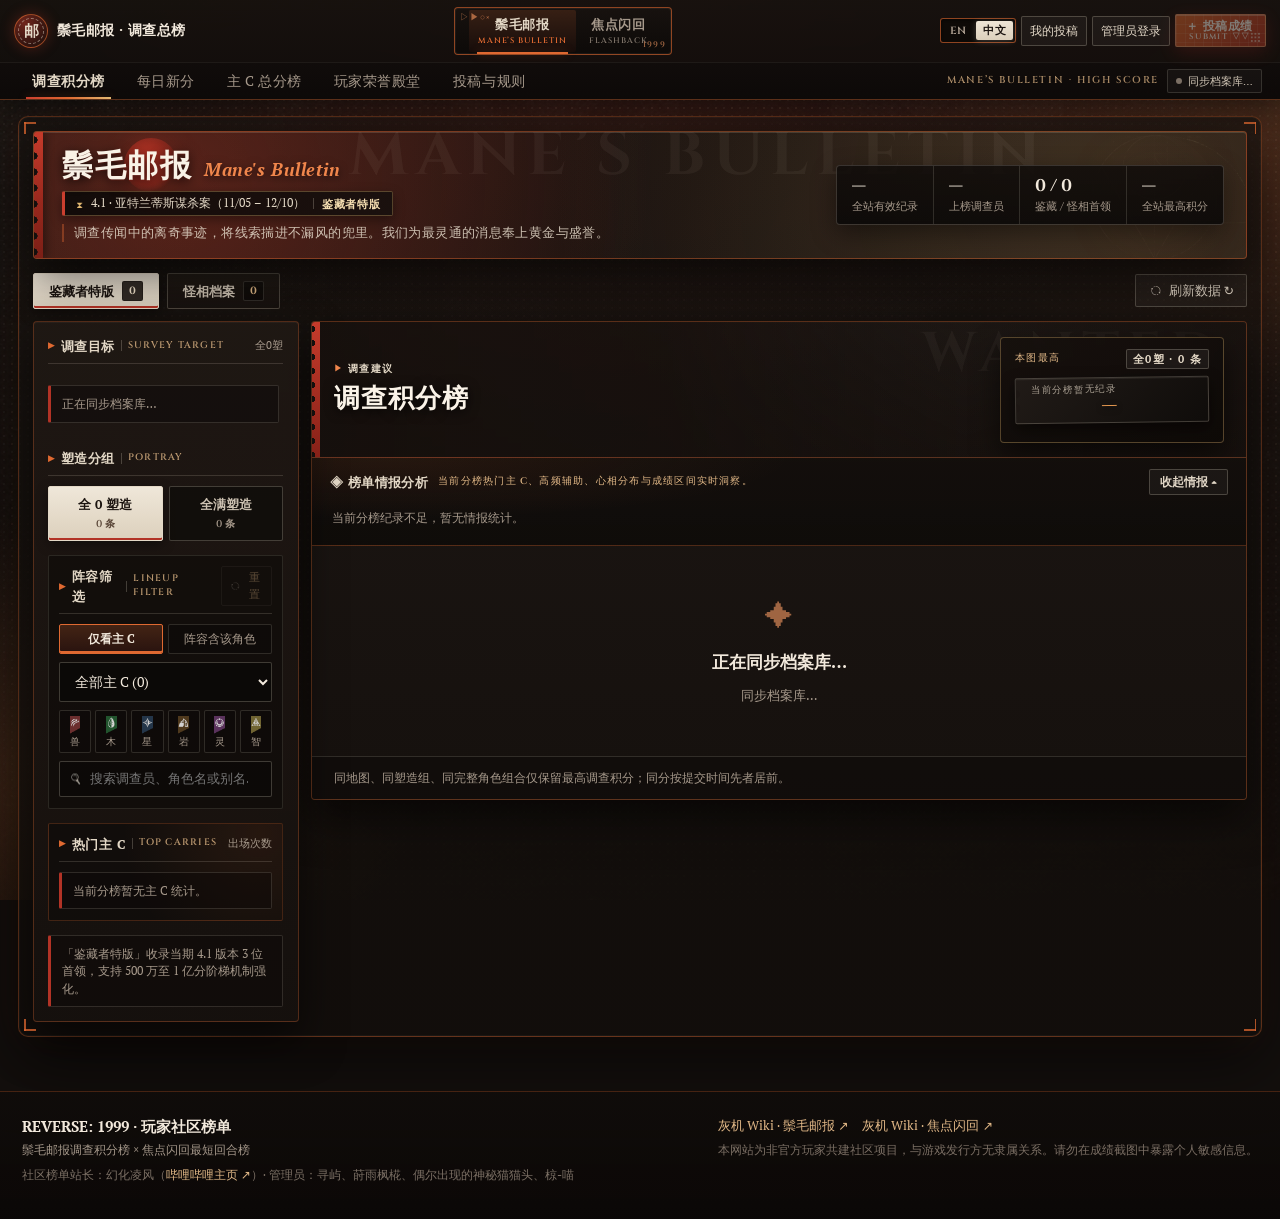
==== commit 146d8939: "perf(mobile): Chinese default shell, split EN/ZH packs, minify & lazy load" ====
--- a/cn.html
+++ b/cn.html
@@ -4,13 +4,46 @@
   <meta charset="utf-8" />
   <meta name="viewport" content="width=device-width, initial-scale=1, viewport-fit=cover" />
   <meta name="theme-color" content="#161210" />
-  <meta name="description" content="重返未来：1999 玩家社区榜单——融合「鬃毛邮报」调查积分榜与「焦点闪回」最短回合纪录，内置中英双语切换与离线档案库。" />
+  <meta name="description" content="重返未来：1999 玩家社区榜单——融合「鬃毛邮报」调查积分榜与「焦点闪回」最短回合纪录，内置中英双语切换与实时档案库。" />
   <title>重返未来：1999 · 鬃毛邮报 &amp; 焦点闪回 玩家榜单</title>
   <link rel="icon" href="data:image/svg+xml,%3Csvg xmlns='http://www.w3.org/2000/svg' viewBox='0 0 64 64'%3E%3Ccircle cx='32' cy='32' r='30' fill='%231b1411' stroke='%23df6931' stroke-width='3'/%3E%3Ctext x='32' y='43' text-anchor='middle' font-size='32' font-family='serif' fill='%23ede4d7'%3E%E9%82%AE%3C/text%3E%3C/svg%3E" />
-  <link rel="stylesheet" href="./styles.css?v=20261127-v5" />
-  <link rel="stylesheet" href="./submission-progress.css?v=20261127-v5" />
-  <script src="./config.js?v=20261127-v5"></script>
-  <script defer src="./app.bundle.js?v=20261127-v5"></script>
+  <link rel="stylesheet" href="./styles.bundle.css?v=20261127-mobile-perf1" />
+  <script src="./config.js?v=20261127-mobile-perf1"></script>
+  <script>
+    (function () {
+      var ASSET_VER = '20261127-mobile-perf1';
+      function norm(v) {
+        v = String(v || '').trim().toLowerCase();
+        if (!v) return '';
+        if (v === 'zh' || v.indexOf('zh-') === 0 || v === 'cn' || v === 'zh_cn') return 'zh';
+        if (v === 'en' || v.indexOf('en-') === 0) return 'en';
+        return '';
+      }
+      var lang = '';
+      try { lang = norm(new URLSearchParams(location.search || '').get('lang')); } catch (e) {}
+      if (!lang) {
+        try { lang = norm(localStorage.getItem('r1999-lang')); } catch (e) {}
+      }
+      if (!lang) {
+        var domDef = String(document.documentElement.getAttribute('data-default-lang') || '').trim().toLowerCase();
+        if (domDef && domDef !== 'auto') lang = norm(domDef);
+      }
+      if (!lang) {
+        var cfgDef = String((window.LEADERBOARD_CONFIG && window.LEADERBOARD_CONFIG.defaultLang) || '').trim().toLowerCase();
+        if (cfgDef && cfgDef !== 'auto') lang = norm(cfgDef);
+      }
+      if (!lang) lang = 'zh';
+      document.documentElement.lang = lang === 'zh' ? 'zh-CN' : 'en';
+      window.__R1999_BOOT_LANG__ = lang;
+      window.__R1999_ASSET_VER__ = ASSET_VER;
+      if (typeof fetch === 'function') {
+        window.__R1999_LANG_PROMISE__ = fetch('./data/lang-' + lang + '.json?v=' + encodeURIComponent(ASSET_VER), { cache: 'default' })
+          .then(function (r) { if (!r.ok) throw new Error('HTTP ' + r.status); return r.json(); })
+          .catch(function () { return null; });
+      }
+    })();
+  </script>
+  <script defer src="./app.bundle.js?v=20261127-mobile-perf1"></script>
 </head>
 <body data-mode="flashback" data-lang="zh">
   <div class="arch-backdrop" aria-hidden="true"></div>
@@ -22,21 +55,21 @@
       <a class="brand" id="brandHomeLink" href="#mane/scores" data-switch-mode="mane" aria-label="返回榜单首页">
         <span class="brand-seal" aria-hidden="true">
           <span class="seal-ring"></span>
-          <span class="seal-glyph" id="brandGlyph">邮</span>
+          <span class="seal-glyph" id="brandGlyph">Ⅸ</span>
         </span>
         <span class="brand-copy">
-          <strong id="brandTitle">鬃毛邮报 · 调查总榜</strong>
+          <strong id="brandTitle">焦点闪回 · 纪录档案</strong>
           <small id="brandSub">REVERSE: 1999 · COMMUNITY ARCHIVE</small>
         </span>
       </a>
 
       <div class="mode-switcher" id="modeSwitcher" role="tablist" aria-label="榜单模式切换">
         <span class="frame-glyphs left" aria-hidden="true">▷▶○×</span>
-        <button type="button" class="mode-tab active" role="tab" aria-selected="true" data-mode-switch="mane">
+        <button type="button" class="mode-tab" role="tab" aria-selected="false" data-mode-switch="mane">
           <span class="mode-cn" id="modeManeLabel">鬃毛邮报</span>
           <span class="mode-en">MANE’S BULLETIN</span>
         </button>
-        <button type="button" class="mode-tab" role="tab" aria-selected="false" data-mode-switch="flashback">
+        <button type="button" class="mode-tab active" role="tab" aria-selected="true" data-mode-switch="flashback">
           <span class="mode-cn" id="modeFbLabel">焦点闪回</span>
           <span class="mode-en">FLASHBACK</span>
         </button>
@@ -68,10 +101,10 @@
       <div class="subnav-inner" id="subnav">
         <div class="subnav-tabs" id="subnavTabs"></div>
         <div class="subnav-right" id="subnavRight">
-          <span class="subnav-meta" id="subnavMeta">MANE’S BULLETIN · HIGH SCORE</span>
+          <span class="subnav-meta" id="subnavMeta">FOCUSED FLASHBACK · SPEEDRUNS</span>
           <span id="connectionBadge" class="status-pill is-offline-archive" aria-live="polite">
             <span class="status-dot"></span>
-            <span id="connectionText">离线档案 · v4.1</span>
+            <span id="connectionText">同步档案库…</span>
           </span>
           <button type="button" id="syncLiveBtn" class="sync-live-btn" data-action="sync-live">同步在线库 ↻</button>
         </div>
@@ -90,7 +123,9 @@
 
       <div id="globalNotice" class="global-notice" role="status" hidden></div>
 
-      <div id="workspace" class="workspace"></div>
+      <div id="workspace" class="workspace">
+        <div class="boot-skeleton"><span>正在同步最新榜单档案…</span></div>
+      </div>
     </div>
   </main>
 
@@ -102,8 +137,8 @@
           <span>鬃毛邮报调查积分榜 × 焦点闪回最短回合榜</span>
         </div>
         <p class="footer-credits">
-          社区榜单站长：幻化凌风（<a href="https://space.bilibili.com/266889606" target="_blank" rel="noopener noreferrer">哔哩哔哩主页 ↗</a>）·
-          管理员：寻屿、莳雨枫椛、偶尔出现的神秘猫猫头、椋-喵
+          社区榜单站长：<span class="is-player-name">幻化凌风</span>（<a href="https://space.bilibili.com/266889606" target="_blank" rel="noopener noreferrer">哔哩哔哩主页 ↗</a>）·
+          管理员：<span class="is-player-name">寻屿</span>、<span class="is-player-name">莳雨枫椛</span>、<span class="is-player-name">偶尔出现的神秘猫猫头</span>、<span class="is-player-name">椋-喵</span>
         </p>
       </div>
       <div class="footer-col footer-links">
--- a/styles.bundle.css
+++ b/styles.bundle.css
@@ -0,0 +1 @@
+@font-face{font-family:UTTU Regular;src:url(./assets/fonts/uttu-regular-400.woff2) format("woff2");font-weight:400;font-style:normal;font-display:swap;unicode-range:U+0000-024F,U+0259,U+1E00-1EFF,U+2000-206F,U+20A0-20CF,U+2100-218F,U+2200-22FF,U+2500-26FF}@font-face{font-family:UTTU Regular;src:url(./assets/fonts/uttu-regular-700.woff2) format("woff2");font-weight:700;font-style:normal;font-display:swap;unicode-range:U+0000-024F,U+0259,U+1E00-1EFF,U+2000-206F,U+20A0-20CF,U+2100-218F,U+2200-22FF,U+2500-26FF}@font-face{font-family:UTTU Regular;src:url(./assets/fonts/uttu-regular-400-italic.woff2) format("woff2");font-weight:400;font-style:italic;font-display:swap;unicode-range:U+0000-024F,U+0259,U+1E00-1EFF,U+2000-206F,U+20A0-20CF,U+2100-218F,U+2200-22FF,U+2500-26FF}@font-face{font-family:UTTU Regular;src:url(./assets/fonts/uttu-regular-700-italic.woff2) format("woff2");font-weight:700;font-style:italic;font-display:swap;unicode-range:U+0000-024F,U+0259,U+1E00-1EFF,U+2000-206F,U+20A0-20CF,U+2100-218F,U+2200-22FF,U+2500-26FF}@font-face{font-family:Playfair Display;src:url(./assets/fonts/uttu-playfair-display-latin.woff2) format("woff2");font-weight:400 900;font-style:normal;font-display:swap;unicode-range:U+0000-024F,U+0259,U+1E00-1EFF,U+2000-206F,U+20A0-20CF,U+2100-218F,U+2200-22FF,U+2500-26FF}@font-face{font-family:Cinzel Decorative;src:url(./assets/fonts/uttu-cinzel-decorative-latin.woff2) format("woff2");font-weight:400;font-style:normal;font-display:swap;unicode-range:U+0000-024F,U+0259,U+1E00-1EFF,U+2000-206F,U+20A0-20CF,U+2100-218F,U+2200-22FF,U+2500-26FF}@font-face{font-family:UTTU Typewriter;src:url(./assets/fonts/uttu-typewriter.woff2) format("woff2");font-weight:400;font-style:normal;font-display:swap;unicode-range:U+0000-024F,U+0259,U+1E00-1EFF,U+2000-206F,U+20A0-20CF,U+2100-218F,U+2200-22FF,U+2500-26FF}@font-face{font-family:Work Sans;src:url(./assets/fonts/uttu-work-sans-latin.woff2) format("woff2");font-weight:100 900;font-style:normal;font-display:swap;unicode-range:U+0000-024F,U+0259,U+1E00-1EFF,U+2000-206F,U+20A0-20CF,U+2100-218F,U+2200-22FF,U+2500-26FF}@font-face{font-family:Cormorant Garamond;src:url(./assets/fonts/cormorant-garamond-latin-400-normal.woff2) format("woff2");font-weight:400;font-style:normal;font-display:swap;unicode-range:U+0000-024F,U+0259,U+1E00-1EFF,U+2000-206F,U+20A0-20CF,U+2100-218F,U+2200-22FF,U+2500-26FF}@font-face{font-family:Cormorant Garamond;src:url(./assets/fonts/cormorant-garamond-latin-400-italic.woff2) format("woff2");font-weight:400;font-style:italic;font-display:swap;unicode-range:U+0000-024F,U+0259,U+1E00-1EFF,U+2000-206F,U+20A0-20CF,U+2100-218F,U+2200-22FF,U+2500-26FF}@font-face{font-family:Cormorant Garamond;src:url(./assets/fonts/cormorant-garamond-latin-600-normal.woff2) format("woff2");font-weight:600;font-style:normal;font-display:swap;unicode-range:U+0000-024F,U+0259,U+1E00-1EFF,U+2000-206F,U+20A0-20CF,U+2100-218F,U+2200-22FF,U+2500-26FF}@font-face{font-family:Cormorant Garamond;src:url(./assets/fonts/cormorant-garamond-latin-600-italic.woff2) format("woff2");font-weight:600;font-style:italic;font-display:swap;unicode-range:U+0000-024F,U+0259,U+1E00-1EFF,U+2000-206F,U+20A0-20CF,U+2100-218F,U+2200-22FF,U+2500-26FF}@font-face{font-family:Cormorant Garamond;src:url(./assets/fonts/cormorant-garamond-latin-700-normal.woff2) format("woff2");font-weight:700;font-style:normal;font-display:swap;unicode-range:U+0000-024F,U+0259,U+1E00-1EFF,U+2000-206F,U+20A0-20CF,U+2100-218F,U+2200-22FF,U+2500-26FF}@font-face{font-family:Cinzel;src:url(./assets/fonts/cinzel-latin-600-normal.woff2) format("woff2");font-weight:600;font-style:normal;font-display:swap;unicode-range:U+0000-024F,U+0259,U+1E00-1EFF,U+2000-206F,U+20A0-20CF,U+2100-218F,U+2200-22FF,U+2500-26FF}@font-face{font-family:Cinzel;src:url(./assets/fonts/cinzel-latin-700-normal.woff2) format("woff2");font-weight:700;font-style:normal;font-display:swap;unicode-range:U+0000-024F,U+0259,U+1E00-1EFF,U+2000-206F,U+20A0-20CF,U+2100-218F,U+2200-22FF,U+2500-26FF}@font-face{font-family:Inter;src:url(./assets/fonts/inter-latin-400-normal.woff2) format("woff2");font-weight:400;font-style:normal;font-display:swap;unicode-range:U+0000-024F,U+0259,U+1E00-1EFF,U+2000-206F,U+20A0-20CF,U+2100-218F,U+2200-22FF,U+2500-26FF}@font-face{font-family:Inter;src:url(./assets/fonts/inter-latin-500-normal.woff2) format("woff2");font-weight:500;font-style:normal;font-display:swap;unicode-range:U+0000-024F,U+0259,U+1E00-1EFF,U+2000-206F,U+20A0-20CF,U+2100-218F,U+2200-22FF,U+2500-26FF}@font-face{font-family:Inter;src:url(./assets/fonts/inter-latin-600-normal.woff2) format("woff2");font-weight:600;font-style:normal;font-display:swap;unicode-range:U+0000-024F,U+0259,U+1E00-1EFF,U+2000-206F,U+20A0-20CF,U+2100-218F,U+2200-22FF,U+2500-26FF}:root{--bg-deep: #130f0d;--bg-surface: #181310;--bg-panel: #1d1714;--bg-panel-alt: #251e19;--bg-card-hover: #2d241e;--crimson: #b23326;--crimson-bright: #cb3f2f;--crimson-deep: #7f2118;--copper: #df6931;--copper-bright: #f0864c;--copper-light: #eba06c;--copper-italic: #d96e3c;--bronze: #c27b4f;--bronze-track: #4c392c;--gold: #e5ba73;--gold2: #c9944c;--paper-cream: #e3d8c6;--paper-light: #e7ddd0;--paper-warm: #d4c8b4;--paper-deep: #c4b59e;--paper-ink: #1b1410;--paper-ink-soft: #564234;--parchment: #f2e9dc;--ivory: #e2d7c7;--linen: #cdc2b2;--brass: #e1b887;--ink-strong: #f6efe4;--ink-body: #d6cbb9;--ink-muted: #a6998b;--ink-dim: #7b6f64;--muted: var(--ink-muted);--line: rgba(235, 224, 208, .16);--success: #82c488;--local-teal: #8cd3c8;--line-hair: rgba(236, 226, 210, .15);--line-warm: rgba(227, 216, 198, .24);--line-subtle: rgba(223, 105, 49, .34);--line-strong: rgba(223, 105, 49, .62);--accent-primary: #b83b28;--accent-glow: rgba(223, 105, 49, .34);--accent-text: #df6931;--font-serif: "UTTU Regular", "Playfair Display", Georgia, serif;--font-display: "Cinzel", "Cinzel Decorative", "UTTU Regular", Georgia, serif;--font-italic: "UTTU Regular", "Cormorant Garamond", Georgia, serif;--font-sans: "UTTU Regular", "Work Sans", "Inter", system-ui, -apple-system, sans-serif;--font-typewriter: "UTTU Typewriter", ui-monospace, SFMono-Regular, Consolas, monospace;--radius-xs: 2px;--radius-sm: 4px;--radius-frame: 10px;--radius-arch: 3px 26px 3px 26px;--shadow-panel: 0 18px 44px rgba(0, 0, 0, .56), 0 1px 0 rgba(255, 240, 220, .04) inset;--shadow-card: 0 10px 28px rgba(0, 0, 0, .44);--max-width: 1400px}body[data-lang=en]{--font-serif: "UTTU Regular", "Playfair Display", Georgia, serif;--font-display: "Cinzel", "Cinzel Decorative", "UTTU Regular", Georgia, serif;--font-italic: "UTTU Regular", "Cormorant Garamond", Georgia, serif;--font-sans: "UTTU Regular", "Work Sans", "Inter", system-ui, -apple-system, sans-serif;--font-typewriter: "UTTU Typewriter", ui-monospace, SFMono-Regular, Consolas, monospace}body[data-lang=zh]{--font-serif: "UTTU Regular", "Noto Serif SC", "Source Han Serif SC", "Songti SC", "STSong", Georgia, serif;--font-display: "Cinzel", "UTTU Regular", "Noto Serif SC", Georgia, serif;--font-italic: "UTTU Regular", "Cormorant Garamond", Georgia, serif;--font-sans: "UTTU Regular", "Work Sans", "Inter", system-ui, -apple-system, "PingFang SC", "Microsoft YaHei", sans-serif;--font-typewriter: "UTTU Typewriter", ui-monospace, SFMono-Regular, Consolas, monospace}body[data-mode=flashback]{--bg-deep: #0f1018;--bg-surface: #151621;--bg-panel: #1a1b28;--bg-panel-alt: #222334;--bg-card-hover: #292a3e;--line-subtle: rgba(229, 186, 115, .3);--line-strong: rgba(229, 186, 115, .58);--accent-primary: #c99e57;--accent-glow: rgba(229, 186, 115, .3);--accent-text: #e5ba73;--copper-italic: #e5ba73}*,*:before,*:after{box-sizing:border-box}[hidden]{display:none!important}html{scroll-behavior:smooth;color-scheme:dark;max-width:100%;overflow-x:clip}body{margin:0;min-height:100vh;max-width:100%;background-color:var(--bg-deep);color:var(--parchment);font-family:var(--font-sans);font-size:14px;line-height:1.55;overflow-x:clip;position:relative;-webkit-font-smoothing:antialiased}::-webkit-scrollbar{width:7px;height:7px}::-webkit-scrollbar-track{background:#1a1410;border-left:1px solid rgba(223,105,49,.14)}::-webkit-scrollbar-thumb{background:linear-gradient(180deg,#df6931,#a44020);border-radius:99px}::-webkit-scrollbar-thumb:hover{background:var(--copper-bright)}body[data-mode=flashback] ::-webkit-scrollbar-thumb{background:linear-gradient(180deg,#e5ba73,#9e783d)}.arch-backdrop{position:fixed;inset:0;pointer-events:none;z-index:0;background-color:#15100d;background-image:radial-gradient(ellipse 84% 48% at 50% -6%,rgba(188,56,38,.34),transparent 64%),radial-gradient(ellipse 46% 42% at 96% 18%,rgba(223,105,49,.24),transparent 62%),radial-gradient(ellipse 44% 44% at 4% 86%,rgba(214,118,52,.2),transparent 66%),linear-gradient(180deg,#18120e9e,#130e0bbd 46%,#0f0b09db),url(./assets/uttu/bg_paper.webp),url(./assets/official/discord-bg.jpg);background-position:center top,right top,left bottom,center,center bottom,center top;background-size:auto,auto,auto,auto,cover,cover;background-repeat:no-repeat;background-blend-mode:normal,screen,screen,normal,screen,normal;transition:background .35s ease}body[data-mode=flashback] .arch-backdrop{background-color:#0e0f18;background-image:radial-gradient(ellipse 78% 46% at 52% -6%,rgba(229,186,115,.22),transparent 60%),radial-gradient(ellipse 48% 46% at 90% 24%,rgba(112,88,174,.24),transparent 66%),radial-gradient(ellipse 46% 42% at 8% 82%,rgba(74,104,158,.2),transparent 64%),linear-gradient(180deg,#10111bb8,#0d0e16d1 52%,#0a0b12eb),url(./assets/uttu/bg_paper.webp),url(./assets/official/discord-bg.jpg);background-blend-mode:normal,screen,screen,normal,soft-light,normal}.halftone-layer{position:fixed;inset:0;pointer-events:none;z-index:0;background-image:radial-gradient(rgba(227,216,198,.085) 1px,transparent 1.15px),radial-gradient(rgba(223,105,49,.05) 1px,transparent 1.15px);background-size:8px 8px,16px 16px;background-position:0 0,4px 4px;mask-image:radial-gradient(ellipse 96% 86% at 50% 28%,rgba(0,0,0,.85) 36%,transparent 100%);-webkit-mask-image:radial-gradient(ellipse 96% 86% at 50% 28%,rgba(0,0,0,.85) 36%,transparent 100%)}.paper-grain{position:fixed;inset:0;pointer-events:none;z-index:0;opacity:.085;mix-blend-mode:overlay;background-image:url("data:image/svg+xml,%3Csvg viewBox='0 0 220 220' xmlns='http://www.w3.org/2000/svg'%3E%3Cfilter id='n'%3E%3CfeTurbulence type='fractalNoise' baseFrequency='0.82' numOctaves='3' stitchTiles='stitch'/%3E%3C/filter%3E%3Crect width='100%25' height='100%25' filter='url(%23n)' opacity='1'/%3E%3C/svg%3E")}.uttu-micro-icon{width:15px;height:15px;object-fit:contain;display:inline-block;flex-shrink:0;opacity:.9}.icon-btn{display:inline-flex;align-items:center;gap:6px}.search-input-wrap{position:relative}.search-input-icon{position:absolute;left:10px;top:50%;transform:translateY(-50%);width:13px;height:15px;object-fit:contain;opacity:.78;pointer-events:none}.filter-input.has-icon{padding-left:30px}:focus-visible{outline:2px solid var(--copper-bright);outline-offset:2px}button,input,select,textarea{font:inherit;color:inherit}button,a,select,input,summary{touch-action:manipulation;-webkit-tap-highlight-color:transparent}.acc-short{display:none}a{color:var(--brass);text-decoration:none}a:hover{color:var(--parchment)}.topbar{position:sticky;top:0;z-index:40;background:linear-gradient(180deg,#16110ef5,#100c0af0);backdrop-filter:blur(14px);border-bottom:1px solid rgba(223,105,49,.34);box-shadow:0 6px 24px #00000073}body[data-mode=flashback] .topbar{background:linear-gradient(180deg,#11121cf5,#0d0e16f0);border-bottom-color:#e5ba734d}.topbar-inner{max-width:var(--max-width);margin:0 auto;padding:7px 18px;display:flex;align-items:center;justify-content:space-between;gap:10px;min-width:0}.brand{display:inline-flex;align-items:center;gap:9px;flex:0 1 auto;min-width:0}.brand-seal{position:relative;width:34px;height:34px;display:grid;place-items:center;border-radius:50%;border:1px solid var(--line-strong);background:radial-gradient(circle at 30% 25%,#c43a2a85,#160e0bf5);color:var(--paper-cream);font-family:var(--font-serif);font-size:14.5px;font-weight:700;box-shadow:0 0 14px #b2332659;flex-shrink:0}body[data-mode=flashback] .brand-seal{background:radial-gradient(circle at 30% 25%,#e5ba7357,#10111af5);color:var(--gold);box-shadow:0 0 14px #e5ba7340}.seal-ring{position:absolute;inset:3px;border-radius:50%;border:1px dashed rgba(227,216,198,.5)}.brand-copy{display:flex;flex-direction:column;line-height:1.18;min-width:0}.brand-copy strong{font-family:var(--font-serif);font-size:14px;font-weight:700;letter-spacing:.03em;color:var(--parchment);white-space:nowrap;overflow:hidden;text-overflow:ellipsis}.brand-copy small{font-family:var(--font-display);font-size:8.5px;letter-spacing:.13em;color:var(--brass);opacity:.85;margin-top:2px;white-space:nowrap;overflow:hidden;text-overflow:ellipsis}.mode-switcher{position:relative;display:inline-flex;align-items:stretch;border:1px solid var(--line-strong);border-radius:var(--radius-sm);padding:2px 20px;background:linear-gradient(180deg,#18120feb,#0d0a08e6);box-shadow:inset 0 0 0 1px #e3d8c60f;gap:4px;flex-shrink:0}.frame-glyphs{position:absolute;font-family:var(--font-display);font-size:8.5px;letter-spacing:.14em;color:var(--bronze);opacity:.82;pointer-events:none;user-select:none}.frame-glyphs.left{top:3px;left:5px}.frame-glyphs.right{bottom:2px;right:5px;font-size:8px}.mode-tab{position:relative;border:0;background:transparent;padding:4px 10px 5px;cursor:pointer;display:flex;flex-direction:column;align-items:center;gap:1px;color:var(--ink-muted);border-radius:var(--radius-xs);transition:color .18s ease,background .18s ease;white-space:nowrap}.mode-tab:after{content:"";position:absolute;left:8px;right:8px;bottom:-2px;height:2px;background:var(--accent-text);box-shadow:0 0 10px var(--accent-glow);transform:scaleX(0);transition:transform .2s ease}.mode-tab:hover{color:var(--parchment);background:#e3d8c60a}.mode-tab.active{color:var(--parchment);background:linear-gradient(180deg,#df693129,#b233260f)}body[data-mode=flashback] .mode-tab.active{background:linear-gradient(180deg,#e5ba7329,#b48c4b0d)}.mode-tab.active .mode-cn{color:var(--paper-cream)}.mode-tab.active .mode-en{color:var(--accent-text);opacity:1}.mode-tab.active:after{transform:scaleX(1)}.mode-cn{font-family:var(--font-serif);font-size:13px;font-weight:700;letter-spacing:.04em}.mode-en{font-family:var(--font-display);font-size:8px;letter-spacing:.12em;opacity:.72}.top-actions{display:flex;align-items:center;gap:6px;flex-shrink:0;min-width:0}.top-actions .ghost-btn{padding:5px 9px;font-size:12px}.lang-switch{display:inline-flex;align-items:center;padding:2px;border:1px solid var(--line-strong);border-radius:3px;background:#0e0a08d9;box-shadow:inset 0 1px 3px #0000008c;gap:2px;flex-shrink:0}.lang-btn{border:0;background:transparent;color:var(--ink-muted);font-family:var(--font-display);font-size:10.5px;font-weight:700;letter-spacing:.06em;padding:3.5px 7px;border-radius:2px;cursor:pointer;line-height:1.15;white-space:nowrap;transition:all .15s ease}.lang-btn:hover:not(.active){color:var(--parchment);background:#e3d8c614}.lang-btn.active{background:linear-gradient(180deg,#eee5d6,#dcd0bc);color:var(--paper-ink);box-shadow:0 1px 6px #e3d8c640}.status-pill{display:inline-flex;align-items:center;gap:6px;padding:5px 9px;border:1px solid var(--line-hair);border-radius:var(--radius-xs);font-size:11px;color:var(--linen);background:#ffffff08;white-space:nowrap}.status-dot{width:6px;height:6px;border-radius:50%;background:var(--ink-dim);flex-shrink:0}.status-pill.online .status-dot{background:#77c27d;box-shadow:0 0 7px #77c27dc7}.status-pill.offline .status-dot{background:#e07c5a}.status-pill.is-offline-archive{border-color:#e5ba737a;background:linear-gradient(135deg,#e5ba7329,#e3d8c60f);color:#f3dcaf;box-shadow:inset 0 0 0 1px #e5ba731a}.status-pill.is-offline-archive .status-dot{background:var(--gold);box-shadow:0 0 7px #e5ba73bf}.sync-live-btn{display:inline-flex;align-items:center;justify-content:center;gap:4px;padding:3px 8px;border:1px solid rgba(229,186,115,.5);border-radius:2px;background:#e5ba7324;color:#fae6bc;font-family:var(--font-serif);font-size:11px;font-weight:600;cursor:pointer;white-space:nowrap;transition:all .15s ease}.sync-live-btn:hover{background:var(--paper-cream);color:var(--paper-ink);border-color:var(--paper-cream)}.action-cta-btn,.copper-btn{position:relative;overflow:hidden;display:inline-flex;align-items:center;justify-content:center;gap:6px;padding:7px 16px;border:1px solid rgba(244,178,134,.65);border-radius:var(--radius-xs);background-color:#c44a27;background-image:linear-gradient(rgba(255,232,210,.1) 1px,transparent 1px),linear-gradient(90deg,rgba(255,232,210,.1) 1px,transparent 1px),linear-gradient(135deg,#df6931e0,#b23326f0),url(./assets/official/btn-bg.png);background-size:9px 9px,9px 9px,100% 100%,cover;background-position:0 0,0 0,center,center;color:#fff9f2;font-family:var(--font-serif);font-size:13px;font-weight:700;letter-spacing:.05em;cursor:pointer;white-space:nowrap;box-shadow:0 5px 18px #b233266b,inset 0 1px #fff0e040;transition:transform .14s ease,filter .14s ease,box-shadow .14s ease}.action-cta-btn:after{content:"";position:absolute;right:4px;bottom:3px;width:11px;height:11px;pointer-events:none;opacity:.62;background-image:radial-gradient(rgba(255,244,230,.95) 1px,transparent 1.2px);background-size:3.6px 3.6px}.action-cta-btn{flex-direction:column;gap:0;padding:4px 15px 4px 12px;font-size:12.5px;line-height:1.15}.cta-sub{font-family:var(--font-display);font-size:7.8px;letter-spacing:.18em;opacity:.86}body[data-mode=flashback] .action-cta-btn,body[data-mode=flashback] .copper-btn{border-color:#f6daa5b8;background-color:#c89d58;background-image:linear-gradient(rgba(22,16,8,.1) 1px,transparent 1px),linear-gradient(90deg,rgba(22,16,8,.1) 1px,transparent 1px),linear-gradient(135deg,#e7c27d,#bd904a);background-size:9px 9px,9px 9px,100% 100%;color:#18120a;box-shadow:0 5px 18px #e5ba734d,inset 0 1px #fff8e273}body[data-mode=flashback] .action-cta-btn:after{background-image:radial-gradient(rgba(24,18,10,.72) 1px,transparent 1.2px)}.action-cta-btn:hover:not(:disabled),.copper-btn:hover:not(:disabled){filter:brightness(1.1);transform:translateY(-1px);box-shadow:0 8px 22px #df693173}.action-cta-btn:disabled,.copper-btn:disabled{opacity:.45;cursor:not-allowed;transform:none}.paper-btn{display:inline-flex;align-items:center;justify-content:center;gap:6px;padding:7px 14px;border:1px solid rgba(255,248,236,.48);border-radius:var(--radius-xs);background:linear-gradient(180deg,#efe6d8,#dacdb8);color:var(--paper-ink);font-family:var(--font-serif);font-size:13px;font-weight:700;letter-spacing:.03em;cursor:pointer;white-space:nowrap;box-shadow:0 3px 10px #00000057;transition:filter .14s ease,transform .14s ease}.paper-btn:hover{filter:brightness(1.06);transform:translateY(-1px)}.ghost-btn,.outline-btn{display:inline-flex;align-items:center;justify-content:center;gap:6px;padding:6px 12px;border:1px solid var(--line-warm);border-radius:var(--radius-xs);background:#fff8ec0a;color:var(--ivory);font-size:12.5px;cursor:pointer;white-space:nowrap;transition:border-color .15s ease,background .15s ease,color .15s ease}.ghost-btn:hover:not(:disabled),.outline-btn:hover:not(:disabled){border-color:var(--line-strong);background:#df693129;color:var(--parchment)}.outline-btn.selected{border-color:var(--paper-cream);background:linear-gradient(180deg,#ebe2d3,#d9ccb7);color:var(--paper-ink);font-weight:700}body[data-mode=flashback] .outline-btn.selected{border-color:var(--gold);background:linear-gradient(180deg,#efe2c8,#dac59b);color:#19130a}.text-link-btn{display:inline-flex;align-items:center;gap:4px;border:0;background:none;padding:0;color:var(--brass);font-size:12px;cursor:pointer;border-bottom:1px dashed rgba(225,184,135,.48)}.text-link-btn:hover{color:var(--parchment);border-bottom-color:var(--parchment)}.approve-btn{padding:6px 12px;border:1px solid rgba(130,196,136,.56);border-radius:var(--radius-xs);background:#4a86523d;color:#c8f0cc;font-size:12px;cursor:pointer}.approve-btn:hover{background:#4a865261}.danger-btn{padding:6px 12px;border:1px solid rgba(217,107,82,.55);border-radius:var(--radius-xs);background:#b2332638;color:#f9bfb2;font-size:12px;cursor:pointer}.danger-btn:hover{background:#b233265c}.subnav-bar{border-top:1px solid rgba(227,216,198,.08);background:linear-gradient(180deg,#100c0ad6,#0c0908c7)}.subnav-inner{max-width:var(--max-width);margin:0 auto;padding:0 18px;display:flex;align-items:center;justify-content:space-between;gap:12px;min-width:0}.subnav-right{display:flex;align-items:center;gap:8px;flex-shrink:0;margin-left:auto}.subnav-right .status-pill{padding:3px 8px;font-size:10.5px}.subnav-tabs{display:flex;align-items:center;gap:4px;min-width:0;overflow-x:auto;scrollbar-width:none}.subnav-tabs::-webkit-scrollbar{display:none}.subnav-tab{position:relative;border:0;background:transparent;padding:8px 14px;color:var(--ink-muted);font-family:var(--font-serif);font-size:13.5px;letter-spacing:.04em;cursor:pointer;white-space:nowrap;transition:color .15s ease}.subnav-tab:hover{color:var(--parchment)}.subnav-tab.active{color:var(--paper-cream);font-weight:700}.subnav-tab.active:after{content:"";position:absolute;left:8px;right:8px;bottom:0;height:2px;background:linear-gradient(90deg,var(--crimson-bright),var(--copper),var(--gold));box-shadow:0 0 8px var(--accent-glow)}body[data-mode=flashback] .subnav-tab.active:after{background:linear-gradient(90deg,#b88c48,#e5ba73,#f6e0ae)}.subnav-meta{font-family:var(--font-display);font-size:10px;letter-spacing:.16em;color:var(--brass);opacity:.72;white-space:nowrap}.shell{position:relative;z-index:1;max-width:var(--max-width);margin:0 auto;padding:16px 18px 54px}.uttu-shell-frame{position:relative;border:1px solid rgba(223,105,49,.36);border-radius:var(--radius-frame);padding:14px;background:radial-gradient(ellipse 68% 36% at 50% 0%,rgba(178,51,38,.09),transparent 72%),linear-gradient(180deg,#181310bd,#120e0bd1);box-shadow:0 24px 64px #0000008f,0 0 0 1px #e3d8c60a inset,0 0 36px #df693114}body[data-mode=flashback] .uttu-shell-frame{border-color:#e5ba7357;background:radial-gradient(ellipse 68% 36% at 50% 0%,rgba(229,186,115,.08),transparent 72%),linear-gradient(180deg,#141521c2,#0e0f18d6);box-shadow:0 24px 64px #0009,0 0 0 1px #e5ba730d inset,0 0 36px #e5ba730f}.frame-corner{position:absolute;width:14px;height:14px;pointer-events:none;z-index:4}.frame-corner:before,.frame-corner:after{content:"";position:absolute;background:var(--accent-text);opacity:.75}.frame-corner.tl{top:5px;left:5px}.frame-corner.tl:before{top:0;left:0;width:12px;height:1.5px}.frame-corner.tl:after{top:0;left:0;width:1.5px;height:12px}.frame-corner.tr{top:5px;right:5px}.frame-corner.tr:before{top:0;right:0;width:12px;height:1.5px}.frame-corner.tr:after{top:0;right:0;width:1.5px;height:12px}.frame-corner.bl{bottom:5px;left:5px}.frame-corner.bl:before{bottom:0;left:0;width:12px;height:1.5px}.frame-corner.bl:after{bottom:0;left:0;width:1.5px;height:12px}.frame-corner.br{bottom:5px;right:5px}.frame-corner.br:before{bottom:0;right:0;width:12px;height:1.5px}.frame-corner.br:after{bottom:0;right:0;width:1.5px;height:12px}.masthead{position:relative;overflow:hidden;border:1px solid rgba(223,105,49,.42);border-radius:var(--radius-sm);padding:16px 22px 16px 28px;margin-bottom:14px;background:radial-gradient(circle at 12% 38%,rgba(188,52,36,.34),transparent 44%),radial-gradient(circle at 86% 42%,rgba(229,186,115,.16),transparent 50%),linear-gradient(120deg,#281c16f5,#1a1310f5 54%,#221813f2);box-shadow:var(--shadow-panel),inset 0 1px #ebdcc61f;display:grid;grid-template-columns:minmax(0,1.15fr) auto;gap:14px 22px;align-items:center}.masthead:before{content:"";position:absolute;left:0;top:0;bottom:0;width:9px;z-index:2;background:radial-gradient(circle at 0 8px,var(--bg-deep) 3.4px,transparent 3.8px) 0 0 / 9px 16px repeat-y,linear-gradient(180deg,#c63b2b,#99281d 55%,#7c1f16);box-shadow:2px 0 10px #00000073}.masthead:after{content:"";position:absolute;right:-30px;top:-54px;width:240px;height:240px;background:url(./assets/official/pop-light.png) center / contain no-repeat;opacity:.16;pointer-events:none;z-index:0}body[data-mode=flashback] .masthead{border-color:#e5ba736b;background:radial-gradient(circle at 14% 36%,rgba(114,92,178,.24),transparent 46%),radial-gradient(circle at 84% 48%,rgba(229,186,115,.2),transparent 50%),linear-gradient(122deg,#1c1a2af7,#13131ef7 56%,#1a1826f5)}body[data-mode=flashback] .masthead:before{background:radial-gradient(circle at 0 8px,var(--bg-deep) 3.4px,transparent 3.8px) 0 0 / 9px 16px repeat-y,linear-gradient(180deg,#e5ba73,#b78a45 55%,#7d5d2b)}.astrolabe-ornament{position:absolute;right:360px;top:50%;width:210px;height:210px;transform:translateY(-50%);border-radius:50%;border:1px dashed rgba(229,186,115,.22);background:radial-gradient(circle,transparent 58%,rgba(229,186,115,.08) 59%,transparent 61%),url(./assets/official/pop-light.png) center / 88% no-repeat;opacity:.34;pointer-events:none;z-index:0}.astrolabe-ornament:before{content:"";position:absolute;inset:24px;border-radius:50%;border:1px solid rgba(229,186,115,.2)}.masthead-stencil{position:absolute;left:26%;top:-8px;font-family:var(--font-display);font-size:62px;font-weight:700;letter-spacing:.12em;color:#ebe0ce0e;line-height:1;pointer-events:none;user-select:none;white-space:nowrap;z-index:0}.masthead>*:not(.masthead-stencil):not(.astrolabe-ornament){min-width:0;position:relative;z-index:2}.masthead-identity{display:flex;flex-direction:column;align-items:flex-start;gap:7px}.masthead-title-row{position:relative;display:flex;flex-wrap:wrap;align-items:baseline;gap:4px 12px}.masthead-title-row .title-seal-orb{position:absolute;left:62px;top:-10px;width:54px;height:54px;border-radius:50%;background:radial-gradient(circle at 42% 40%,rgba(212,58,42,.88) 0%,rgba(178,45,32,.44) 56%,transparent 72%);filter:drop-shadow(0 0 12px rgba(178,51,38,.45));pointer-events:none;z-index:0}body[data-mode=flashback] .masthead-title-row .title-seal-orb{background:radial-gradient(circle at 42% 40%,rgba(229,186,115,.56) 0%,rgba(182,138,68,.2) 60%,transparent 74%);filter:drop-shadow(0 0 12px rgba(229,186,115,.3))}.masthead h1{position:relative;z-index:1;margin:0;font-family:var(--font-serif);font-size:clamp(24px,2.5vw,31px);font-weight:700;letter-spacing:.05em;color:#f9f2e6;text-shadow:0 3px 12px rgba(0,0,0,.78),0 1px 0 rgba(178,51,38,.3);line-height:1.1}.masthead-en{position:relative;z-index:1;font-family:var(--font-italic);font-style:italic;font-size:18px;font-weight:600;letter-spacing:.03em;color:var(--copper-bright);text-shadow:0 2px 8px rgba(0,0,0,.65)}body[data-mode=flashback] .masthead-en{color:var(--gold)}.masthead-edition-ribbon,.edition-pill{display:inline-flex;flex-wrap:wrap;align-items:center;gap:8px;padding:4px 12px;border:1px solid rgba(229,186,115,.32);border-left:3px solid var(--crimson-bright);border-radius:var(--radius-xs);background:linear-gradient(90deg,#0a0807e0,#140f0dd6);font-size:11.5px;color:var(--paper-cream);line-height:1.3;box-shadow:0 4px 12px #00000061}body[data-mode=flashback] .masthead-edition-ribbon,body[data-mode=flashback] .edition-pill{border-left-color:var(--gold);background:linear-gradient(90deg,#0a0b12e6,#161622db)}.edition-hourglass{color:var(--gold);font-size:12px;line-height:1}.edition-sep{width:1px;height:11px;background:#e3d8c640}.edition-badge-text{font-family:var(--font-serif);font-weight:700;color:#f6dfb2;letter-spacing:.06em;text-transform:uppercase;font-size:11px}.masthead-motto{margin:1px 0 0;padding-left:10px;border-left:2px solid rgba(223,105,49,.45);font-family:var(--font-italic);font-style:italic;font-size:14px;line-height:1.38;color:var(--ivory);opacity:.88;max-width:640px}body[data-lang=zh] .masthead-motto{font-family:var(--font-serif);font-style:normal;font-size:12.5px;letter-spacing:.03em}body[data-mode=flashback] .masthead-motto{border-left-color:#e5ba7373}.masthead-metrics{display:flex;align-items:stretch;border:1px solid rgba(227,216,198,.2);border-radius:var(--radius-sm);background:linear-gradient(180deg,#100c0adb,#0b0908e6);overflow:hidden;flex-shrink:0;box-shadow:0 8px 24px #0000006b}body[data-mode=flashback] .masthead-metrics{background:linear-gradient(180deg,#0f1019e0,#0b0c13eb)}.mstat-cell{position:relative;padding:10px 15px;border-right:1px solid var(--line-hair);display:flex;flex-direction:column;justify-content:center;min-width:0;text-align:left;background:transparent;border-top:0;border-bottom:0;border-left:0}.mstat-cell:last-child{border-right:0}.mstat-cell strong{display:block;font-family:var(--font-display);font-size:17px;font-weight:700;color:var(--parchment);font-variant-numeric:tabular-nums;line-height:1.15;white-space:nowrap}.mstat-cell small{display:flex;align-items:center;gap:4px;font-size:10.5px;color:var(--ink-muted);margin-top:3px;white-space:nowrap}.mstat-jump,.mstat-cell.mstat-jump.is-peak-card{position:relative;overflow:hidden;cursor:pointer;min-width:196px;padding:10px 16px;background:radial-gradient(circle at 86% 24%,rgba(229,186,115,.22),transparent 62%),linear-gradient(135deg,#b2332657,#df693129 55%,#140e0beb);transition:background .18s ease,box-shadow .18s ease,transform .14s ease}.peak-card-art{position:absolute;inset:0;background-size:cover;background-position:85% 24%;opacity:.24;mask-image:linear-gradient(90deg,transparent 10%,rgba(0,0,0,.85) 100%);-webkit-mask-image:linear-gradient(90deg,transparent 10%,rgba(0,0,0,.85) 100%);pointer-events:none;z-index:0}.mstat-jump>*:not(.peak-card-art){position:relative;z-index:1}.peak-card-top{display:flex;align-items:center;gap:8px}.peak-mini-grade{width:24px;height:24px;object-fit:contain;flex-shrink:0;filter:drop-shadow(0 2px 5px rgba(0,0,0,.65))}.mstat-jump strong{font-size:18px;color:#f7c773;text-shadow:0 2px 8px rgba(0,0,0,.65)}.mstat-jump small{color:var(--paper-cream)}.mstat-jump:hover{background:radial-gradient(circle at 86% 24%,rgba(229,186,115,.32),transparent 62%),linear-gradient(135deg,#cc3e2a70,#df69313d);box-shadow:inset 0 0 0 1px var(--copper-bright)}body[data-mode=flashback] .mstat-jump,body[data-mode=flashback] .mstat-cell.mstat-jump.is-peak-card{background:radial-gradient(circle at 86% 24%,rgba(229,186,115,.26),transparent 60%),linear-gradient(135deg,#e5ba7338,#181826eb)}body[data-mode=flashback] .mstat-jump:hover{box-shadow:inset 0 0 0 1px var(--gold)}.jump-tag{display:inline-block;padding:1px 5px;border:1px solid rgba(240,210,155,.52);border-radius:2px;font-size:9.5px;font-weight:700;color:var(--paper-ink);background:linear-gradient(180deg,#f0e4ce,#dac6a2);line-height:1.3;white-space:nowrap;flex-shrink:0}.jump-desc{min-width:0;overflow:hidden;text-overflow:ellipsis}.global-notice{margin-bottom:14px;padding:11px 16px;border:1px solid rgba(229,186,115,.42);border-left:3px solid var(--gold);border-radius:var(--radius-xs);background:linear-gradient(90deg,#e5ba7324,#201812d9);color:#f4dfba;display:flex;align-items:center;justify-content:space-between;gap:12px}.global-notice.is-error{border-color:#d96b5280;border-left-color:var(--crimson-bright);background:#a8332833;color:#f6c9be}.ig-heading{display:flex;align-items:center;justify-content:space-between;gap:8px;margin-bottom:10px;padding-bottom:7px;border-bottom:1px solid rgba(227,216,198,.16)}.ig-heading-left{display:inline-flex;align-items:center;gap:6px;min-width:0}.ig-tri{font-size:9px;color:var(--accent-text);line-height:1}.ig-cn{font-family:var(--font-serif);font-size:13px;font-weight:700;color:var(--paper-cream);letter-spacing:.04em}.ig-bar{width:1px;height:11px;background:#e3d8c63d}.ig-en{font-family:var(--font-display);font-size:9.5px;letter-spacing:.13em;color:var(--brass);opacity:.8;text-transform:uppercase}.ig-right{font-size:11px;color:var(--ink-muted);white-space:nowrap}.section-bar{display:flex;flex-wrap:wrap;align-items:center;justify-content:space-between;gap:10px;margin-bottom:12px}.section-tabs{display:inline-flex;flex-wrap:wrap;gap:8px}.fb-version-picker{display:flex;align-items:center;gap:10px;flex-wrap:wrap;flex:1;min-width:0}.fb-version-label{font-size:12.5px;color:var(--brass);font-family:var(--font-serif);font-weight:600;white-space:nowrap}.filter-select.fb-version-select{width:auto;min-width:240px;max-width:100%}.mobile-filter-toggle{display:none}.cell-metric-sub{font-size:11px;color:var(--ink-muted)}.section-tab-btn{display:inline-flex;align-items:center;gap:8px;padding:7px 15px;border:1px solid var(--line-warm);border-radius:var(--radius-xs);background:linear-gradient(180deg,#221b16eb,#181310f0);color:var(--linen);font-family:var(--font-serif);font-size:13px;font-weight:600;cursor:pointer;transition:all .16s ease}.section-tab-btn:hover{border-color:var(--line-strong);color:var(--parchment);background:#2e231cf2}.section-tab-btn.active{border-color:var(--paper-cream);background:linear-gradient(180deg,#ece3d5,#dad0be);color:var(--paper-ink);font-weight:700;box-shadow:0 4px 14px #00000061,inset 0 -2px 0 var(--crimson)}body[data-mode=flashback] .section-tab-btn.active{border-color:var(--gold);background:linear-gradient(180deg,#efe4cc,#d8c49e);color:#19130a;box-shadow:0 4px 14px #0000006b,inset 0 -2px #9f7736}.tab-count{font-family:var(--font-display);font-size:10.5px;font-weight:700;padding:1px 6px;border:1px solid var(--line-hair);border-radius:2px;background:#0000005c;color:var(--brass)}.section-tab-btn.active .tab-count{background:#1b1410e0;border-color:#1b141080;color:#f6e7cf}.board-grid{display:grid;grid-template-columns:276px minmax(0,1fr);gap:14px;align-items:start}.board-grid>*{min-width:0}.sidebar-panel{position:sticky;top:94px;min-width:0;max-width:100%;max-height:calc(100vh - 108px);max-height:calc(100dvh - 108px);overflow-y:auto;overflow-x:hidden;overscroll-behavior-y:contain;scrollbar-gutter:stable;border:1px solid rgba(223,105,49,.3);border-radius:var(--radius-sm);background:linear-gradient(180deg,#1f1814f0,#16110ef5);padding:14px 10px 14px 14px;display:flex;flex-direction:column;gap:14px;box-shadow:var(--shadow-panel)}.sidebar-panel>*{flex-shrink:0}.sidebar-panel::-webkit-scrollbar{width:5px}body[data-mode=flashback] .sidebar-panel{border-color:#e5ba7347;background:linear-gradient(180deg,#1a1b28f2,#13141ef5)}.dossier-list{display:flex;flex-direction:column;gap:6px;max-height:332px;overflow-y:auto;padding-right:4px}.dossier-item{position:relative;overflow:hidden;flex-shrink:0;min-height:54px;width:100%;text-align:left;border:1px solid rgba(227,216,198,.16);border-radius:var(--radius-xs);background:linear-gradient(100deg,#140f0ceb,#1c1511db);padding:8px 10px 8px 12px;cursor:pointer;display:flex;align-items:center;gap:9px;transition:all .18s ease}.dossier-item.active:before{content:"";position:absolute;left:0;top:0;bottom:0;width:6px;z-index:3;background:radial-gradient(circle at 0 5px,var(--bg-panel) 2px,transparent 2.3px) 0 0 / 6px 10px repeat-y,linear-gradient(180deg,#cf3f2d,#8d2318)}body[data-mode=flashback] .dossier-item.active:before{background:radial-gradient(circle at 0 5px,var(--bg-panel) 2px,transparent 2.3px) 0 0 / 6px 10px repeat-y,linear-gradient(180deg,#e5ba73,#9c7538)}.dossier-item>*:not(.dossier-boss-art){position:relative;z-index:2}.dossier-boss-art{position:absolute;top:0;right:0;bottom:0;width:64%;background-size:cover;background-repeat:no-repeat;opacity:.48;filter:contrast(1.06) saturate(1.06);z-index:0;pointer-events:none;mask-image:linear-gradient(90deg,transparent 0%,rgba(0,0,0,.82) 48%,#000 100%);-webkit-mask-image:linear-gradient(90deg,transparent 0%,rgba(0,0,0,.82) 48%,#000 100%);transition:opacity .18s ease,transform .25s ease}.dossier-item:hover{border-color:var(--line-strong);background:var(--bg-card-hover);transform:translate(2px)}.dossier-item:hover .dossier-boss-art{opacity:.68;transform:scale(1.05)}.dossier-item.active{border-color:var(--copper-bright);background:linear-gradient(95deg,#b2332657,#221813f0);box-shadow:0 6px 18px #0000006b,inset 0 0 0 1px #f0864c38}.dossier-item.active .dossier-boss-art{opacity:.78}body[data-mode=flashback] .dossier-item.active{border-color:var(--gold);background:linear-gradient(95deg,#e5ba733d,#1a1a28f0);box-shadow:0 6px 18px #00000075,inset 0 0 0 1px #e5ba7333}.survey-num-box{width:22px;height:22px;flex-shrink:0;display:grid;place-items:center;border:1px solid var(--line-subtle);background:#0a0807cc;font-family:var(--font-display);font-size:11px;font-weight:700;font-variant-numeric:tabular-nums;color:var(--brass)}.dossier-item.active .survey-num-box{border-color:var(--paper-cream);background:var(--paper-cream);color:var(--paper-ink)}.dossier-main{min-width:0;flex:1;display:flex;flex-direction:column;gap:2px}.dossier-name{font-family:var(--font-serif);font-size:12.5px;font-weight:700;line-height:1.24;color:var(--parchment);display:-webkit-box;-webkit-line-clamp:2;-webkit-box-orient:vertical;overflow:hidden;text-shadow:0 1px 4px rgba(0,0,0,.85)}.dossier-meta-line{display:flex;align-items:center;gap:6px;min-width:0}.dossier-sub{font-size:10.5px;color:var(--ivory);opacity:.82;white-space:nowrap;overflow:hidden;text-overflow:ellipsis;text-shadow:0 1px 3px rgba(0,0,0,.9)}.dossier-aff-icons{display:inline-flex;align-items:center;gap:2px;flex-shrink:0}.dossier-aff-icons img{width:11px;height:15px;object-fit:contain;filter:drop-shadow(0 1px 2px rgba(0,0,0,.85))}.dossier-right-col{display:flex;flex-direction:column;align-items:flex-end;gap:3px;flex-shrink:0}.dossier-badge{font-family:var(--font-sans);font-size:10px;font-weight:600;padding:1px 6px;border:1px solid rgba(227,216,198,.24);border-radius:2px;color:var(--paper-cream);flex-shrink:0;font-variant-numeric:tabular-nums;background:#0c0908db;backdrop-filter:blur(4px)}.dossier-peak-preview{font-family:var(--font-display);font-size:10.5px;font-weight:700;font-variant-numeric:tabular-nums;color:#f6c873;padding:0 4px;border-radius:2px;background:#0e0a08d1;text-shadow:0 1px 3px rgba(0,0,0,.9);white-space:nowrap}.segmented-toggle{display:grid;grid-template-columns:1fr 1fr;gap:6px}.seg-btn{padding:8px;border:1px solid var(--line-warm);border-radius:var(--radius-xs);background:#0e0b09a3;color:var(--linen);font-family:var(--font-serif);font-size:12.5px;font-weight:600;cursor:pointer;display:flex;flex-direction:column;align-items:center;gap:2px;transition:all .16s ease}.seg-btn small{font-family:var(--font-display);font-size:10px;color:var(--ink-muted)}.seg-btn:hover:not(.active){border-color:var(--line-strong);color:var(--parchment);background:#df69311f}.seg-btn.active{border-color:var(--paper-cream);background:linear-gradient(180deg,#efe7d9,#dcd0bc);color:var(--paper-ink);font-weight:700;box-shadow:0 4px 12px #0000005c,inset 0 -2px 0 var(--crimson)}.seg-btn.active small{color:var(--paper-ink-soft);font-weight:600}body[data-mode=flashback] .seg-btn.active{border-color:var(--gold);background:linear-gradient(180deg,#f0e4cc,#dbc69f);color:#19130a;box-shadow:0 4px 12px #0006,inset 0 -2px #9f7736}.lineup-filter-box{padding:10px 10px 11px;border:1px solid rgba(227,216,198,.12);border-radius:var(--radius-xs);background:#0c09087a}body[data-mode=flashback] .lineup-filter-box{background:#0c0d168a}.filter-reset-btn{display:inline-flex;align-items:center;gap:4px;padding:2px 7px;border:1px solid var(--line-subtle);border-radius:var(--radius-xs);background:#b233262e;color:var(--brass);font-size:11px;cursor:pointer;transition:all .14s ease}.filter-reset-btn img{width:12px;height:12px;object-fit:contain}.filter-reset-btn:hover:not(:disabled){border-color:var(--accent-text);color:var(--parchment);background:#b233265c}.filter-reset-btn:disabled{opacity:.34;cursor:default;background:transparent;border-color:var(--line-hair)}.role-mode-toggle{display:grid;grid-template-columns:1fr 1fr;gap:5px;margin-bottom:8px}.role-pill{padding:5px 8px;border:1px solid var(--line-hair);border-radius:var(--radius-xs);background:#0e0b099e;color:var(--ink-muted);font-family:var(--font-serif);font-size:11.5px;cursor:pointer;transition:all .14s ease}.role-pill:hover{border-color:var(--line-strong);color:var(--parchment)}.role-pill.active{border-color:var(--accent-text);background:linear-gradient(180deg,#df69313d,#b2332624);color:var(--parchment);font-weight:700;box-shadow:inset 0 -2px 0 var(--accent-text)}body[data-mode=flashback] .role-pill.active{background:#e5ba7338;color:#fff2d4}.aff-filter-row{display:grid;grid-template-columns:repeat(6,minmax(0,1fr));gap:4px;margin-bottom:8px}.aff-filter-btn{display:flex;flex-direction:column;align-items:center;justify-content:center;gap:2px;padding:5px 2px;border:1px solid var(--line-hair);border-radius:var(--radius-xs);background:#0e0b099e;color:var(--ink-muted);font-size:10px;line-height:1.1;cursor:pointer;transition:all .14s ease}.aff-filter-btn img{width:14px;height:18px;object-fit:contain;opacity:.82}.aff-filter-btn:hover{border-color:var(--line-strong);color:var(--parchment)}.aff-filter-btn:hover img,.aff-filter-btn.active img{opacity:1;transform:scale(1.06)}.aff-filter-btn.active{border-color:var(--accent-text);background:#df693142;color:var(--paper-cream);font-weight:700;box-shadow:0 0 10px #df69314d,inset 0 -2px 0 var(--accent-text)}body[data-mode=flashback] .aff-filter-btn.active{background:#e5ba733d;box-shadow:0 0 10px #e5ba7342,inset 0 -2px 0 var(--gold)}.filter-select,.filter-input{width:100%;padding:7px 10px;border:1px solid var(--line-warm);border-radius:var(--radius-xs);background:#0c0908b8;color:var(--parchment);font-size:12.5px}.filter-select:focus,.filter-input:focus{border-color:var(--accent-text);outline:none;box-shadow:0 0 0 2px #df69312e}.sidebar-meta-widget{padding:10px 10px 11px;border:1px solid rgba(223,105,49,.24);border-radius:var(--radius-xs);background:radial-gradient(circle at 90% 10%,rgba(223,105,49,.1),transparent 60%),#0e0b098f}body[data-mode=flashback] .sidebar-meta-widget{border-color:#e5ba733d;background:radial-gradient(circle at 90% 10%,rgba(229,186,115,.08),transparent 60%),#0d0e1799}.meta-carry-list{display:flex;flex-direction:column;gap:6px}.meta-carry-row{width:100%;border:1px solid var(--line-hair);border-radius:var(--radius-xs);background:#18130fb8;padding:6px 8px;display:flex;align-items:center;gap:8px;text-align:left;cursor:pointer;transition:all .15s ease}.meta-carry-row:hover{border-color:var(--line-strong);background:#b233262e;transform:translate(2px)}.meta-carry-row.active{border-color:var(--accent-text);background:linear-gradient(90deg,#df693142,#1c1511e6);box-shadow:inset 2px 0 0 var(--accent-text)}.meta-carry-avatar{position:relative;width:28px;height:34px;border-radius:2px;overflow:hidden;border:1px solid var(--line-strong);background:#1a1512;flex-shrink:0}.meta-carry-avatar img{width:100%;height:100%;object-fit:cover;object-position:50% 8%;display:block}.meta-carry-info{min-width:0;flex:1;display:flex;flex-direction:column;gap:4px}.meta-carry-top{display:flex;align-items:baseline;justify-content:space-between;gap:6px}.meta-carry-name{font-family:var(--font-serif);font-size:12px;font-weight:700;color:var(--parchment);white-space:nowrap;overflow:hidden;text-overflow:ellipsis}.meta-carry-count{font-family:var(--font-display);font-size:10.5px;font-weight:700;color:var(--gold);font-variant-numeric:tabular-nums;white-space:nowrap;flex-shrink:0}.meta-carry-bar-track{display:block;width:100%;height:5px;border-radius:99px;background:#ebe0d024;overflow:hidden}.meta-carry-bar-fill{display:block;height:100%;border-radius:99px;background:linear-gradient(90deg,var(--crimson-bright),var(--copper),var(--gold));transition:width .28s ease}body[data-mode=flashback] .meta-carry-bar-fill{background:linear-gradient(90deg,#a67d3d,#e5ba73,#f8e2b2)}.sidebar-note{padding:9px 11px;border:1px solid var(--line-hair);border-left:3px solid var(--crimson);border-radius:var(--radius-xs);background:#0c090870;font-size:11.5px;color:var(--ink-muted);line-height:1.5}body[data-mode=flashback] .sidebar-note{border-left-color:var(--gold)}.board-panel{border:1px solid rgba(223,105,49,.34);border-radius:var(--radius-sm);background:linear-gradient(180deg,#1d1714f5,#16110efa);box-shadow:var(--shadow-panel);overflow:hidden}body[data-mode=flashback] .board-panel{border-color:#e5ba7352;background:linear-gradient(180deg,#191a27f5,#12131dfa)}.board-header{position:relative;overflow:hidden;padding:15px 22px 14px;border-bottom:1px solid rgba(223,105,49,.3);background:radial-gradient(ellipse 62% 110% at 14% 0%,rgba(178,51,38,.2),transparent 72%),linear-gradient(180deg,rgba(255,244,228,.03),transparent);display:flex;flex-wrap:wrap;align-items:center;justify-content:space-between;gap:12px 18px}.board-header.has-boss-art,.board-header.has-fb-art{min-height:178px;padding:18px 22px 16px 26px;align-items:stretch;justify-content:space-between;background:#17120f}.board-header.has-fb-art{background:#141522;border-bottom-color:#e5ba7357}.boss-stamp-edge,.board-header.has-boss-art:before,.board-header.has-fb-art:before{content:"";position:absolute;left:0;top:0;bottom:0;width:8px;z-index:4;background:radial-gradient(circle at 0 7px,var(--bg-deep) 3px,transparent 3.4px) 0 0 / 8px 14px repeat-y,linear-gradient(180deg,#c63b2b,#862118)}.board-header.has-fb-art:before,body[data-mode=flashback] .boss-stamp-edge{background:radial-gradient(circle at 0 7px,var(--bg-deep) 3px,transparent 3.4px) 0 0 / 8px 14px repeat-y,linear-gradient(180deg,#e5ba73,#8f6b33)}.board-header>.board-title-stack,.board-header>.board-header-right,.board-header>.boss-peak-widget{position:relative;z-index:4}.boss-header-backdrop{position:absolute;top:0;right:0;bottom:0;width:68%;background-size:cover;background-position:62% 24%;background-repeat:no-repeat;opacity:.56;filter:saturate(1.06) contrast(1.08);z-index:0;pointer-events:none;mask-image:linear-gradient(90deg,transparent 0%,rgba(0,0,0,.78) 34%,#000 100%);-webkit-mask-image:linear-gradient(90deg,transparent 0%,rgba(0,0,0,.78) 34%,#000 100%)}.board-header.has-boss-art:not(:has(.boss-header-cutout)) .boss-header-backdrop,.board-header.has-fb-art .boss-header-backdrop{opacity:.7}.boss-wanted-wm{position:absolute;right:22px;top:4px;font-family:var(--font-display);font-size:56px;font-weight:700;letter-spacing:.14em;color:#f2e8d616;line-height:1;z-index:1;pointer-events:none;user-select:none}.boss-header-cutout{position:absolute;right:210px;top:-8px;height:205px;width:auto;max-width:44%;object-fit:contain;object-position:center top;opacity:.92;z-index:2;pointer-events:none;filter:drop-shadow(0 6px 22px rgba(0,0,0,.8));mask-image:linear-gradient(180deg,#000 72%,transparent 100%);-webkit-mask-image:linear-gradient(180deg,#000 72%,transparent 100%)}.boss-header-scrim{position:absolute;inset:0;z-index:3;pointer-events:none;background:linear-gradient(90deg,#16100df7,#16100ddb 38%,#16100d57 70%,#16100db8),linear-gradient(180deg,#16100d24,#16100d8f)}.board-header.has-fb-art .boss-header-scrim{background:linear-gradient(90deg,#12131ef7,#12131ed9 40%,#12131e52 72%,#12131ec2),linear-gradient(180deg,#12131e24,#12131e94)}body[data-mode=flashback] .board-header:not(.has-fb-art){border-bottom-color:#e5ba7347;background:radial-gradient(ellipse 62% 110% at 14% 0%,rgba(229,186,115,.14),transparent 72%),linear-gradient(180deg,rgba(255,255,255,.025),transparent)}.board-title-stack{display:flex;flex-direction:column;justify-content:center;gap:6px;min-width:0;flex:1 1 380px}.board-survey-tag{display:inline-flex;align-items:center;gap:7px;font-family:var(--font-display);font-size:10px;letter-spacing:.14em;color:var(--brass);text-transform:uppercase}.boss-tips-row{display:flex;flex-wrap:wrap;align-items:center;gap:6px 8px}.boss-tips-label{display:inline-flex;align-items:center;gap:5px;font-family:var(--font-display);font-size:10px;font-weight:700;letter-spacing:.12em;color:var(--paper-cream);text-transform:uppercase}.boss-tips-label:before{content:"▶";font-size:8px;color:var(--copper-bright)}.tip-paper-tag{display:inline-flex;align-items:center;padding:2px 10px;background:linear-gradient(180deg,#e5dac8,#cfc1aa);color:var(--paper-ink);font-family:var(--font-serif);font-size:11.5px;font-weight:700;letter-spacing:.02em;clip-path:polygon(2% 0,100% 0,97% 100%,0 100%);box-shadow:0 2px 6px #0006}.boss-headline-wrap{position:relative;display:inline-flex;flex-wrap:wrap;align-items:baseline;gap:4px 12px}.board-title-stack h2{margin:0;font-family:var(--font-serif);font-size:clamp(21px,2.2vw,26px);font-weight:700;letter-spacing:.04em;color:#faf3e8;text-shadow:0 2px 12px rgba(0,0,0,.85);line-height:1.12}.boss-en-sub{font-family:var(--font-italic);font-style:italic;font-size:17px;font-weight:600;color:var(--copper-bright);letter-spacing:.02em;text-shadow:0 2px 8px rgba(0,0,0,.85)}body[data-mode=flashback] .boss-en-sub{color:var(--gold)}.boss-quick-glance{display:flex;flex-wrap:wrap;align-items:center;gap:6px 9px;font-size:11.5px;color:var(--ivory)}.glance-weakness{display:inline-flex;align-items:center;gap:5px;padding:2px 8px;border:1px solid rgba(227,216,198,.22);border-radius:var(--radius-xs);background:#0c0908c7}.glance-label{color:var(--ink-muted);font-size:11px}.glance-aff-chip{display:inline-flex;align-items:center;gap:3px;font-family:var(--font-serif);font-weight:600;color:var(--parchment)}.glance-aff-chip img{width:13px;height:17px;object-fit:contain}.glance-tags{color:var(--paper-ink);padding:2px 9px;background:linear-gradient(180deg,#e2d7c5,#cec0a9);border:0;clip-path:polygon(1% 0,100% 0,98% 100%,0 100%);font-family:var(--font-serif);font-weight:700;font-size:11px}.glance-meta{color:var(--linen)}.boss-appraisal-strip{display:flex;flex-wrap:wrap;align-items:center;gap:6px 10px;margin-top:4px;padding:6px 10px;border:1px solid rgba(229,186,115,.26);border-left:3px solid var(--crimson-bright);border-radius:var(--radius-xs);background:linear-gradient(90deg,#100c0ae0,#1a120fc2);max-width:100%}.appraisal-label{display:inline-flex;align-items:center;gap:5px;font-family:var(--font-display);font-size:10px;font-weight:700;letter-spacing:.1em;color:#f3c497;text-transform:uppercase;white-space:nowrap}.appraisal-rail{display:inline-flex;flex-wrap:wrap;align-items:center;gap:4px}.appraisal-step{position:relative;display:inline-flex;align-items:center;gap:4px;padding:2px 6px 2px 3px;border:1px solid rgba(229,186,115,.26);border-radius:2px;background:#18120fd9;color:var(--ivory);font-size:10.5px;cursor:pointer;transition:all .14s ease}.appraisal-step:not(:last-child):after{content:"";display:inline-block;width:7px;height:1px;background:#e5ba7366;margin-left:3px;margin-right:-8px;pointer-events:none}.appraisal-roman{display:inline-grid;place-items:center;min-width:17px;height:17px;padding:0 3px;border:1px solid rgba(229,186,115,.45);background:#b2332647;color:#f9e6c2;font-family:var(--font-display);font-size:9.5px;font-weight:700;line-height:1}.appraisal-val{font-family:var(--font-display);font-size:10.5px;font-weight:700;color:var(--copper-bright);font-variant-numeric:tabular-nums}.appraisal-step:hover,.appraisal-step.active{border-color:var(--gold);background:#b233265c;transform:translateY(-1px)}.appraisal-step:hover .appraisal-roman,.appraisal-step.active .appraisal-roman{background:var(--paper-cream);color:var(--paper-ink);border-color:var(--paper-cream)}.appraisal-step.is-cleared{border-color:#82c4888f;background:linear-gradient(180deg,#4a86523d,#22382647)}.appraisal-step.is-cleared .appraisal-roman{border-color:#9ae0a2a6;background:#4e945673;color:#e9ffeb}.appraisal-step.is-cleared .appraisal-val{color:#b5ebb9}.appraisal-step.is-selected{border-color:var(--paper-cream);background:linear-gradient(180deg,#df693170,#b233265c);box-shadow:0 0 12px #df693161,inset 0 1px #fff4e433;transform:translateY(-1px)}.appraisal-step.is-selected .appraisal-roman{background:var(--paper-cream);color:var(--paper-ink);border-color:var(--paper-cream)}.appraisal-step.is-selected .appraisal-val{color:#fff6e6}body[data-mode=flashback] .appraisal-step.is-selected{border-color:var(--gold);background:linear-gradient(180deg,#e5ba7357,#a47a3647);box-shadow:0 0 12px #e5ba7352}.appraisal-callout{width:100%;margin-top:6px;padding:9px 12px;border:1px solid rgba(229,186,115,.38);border-left:3px solid var(--gold);border-radius:var(--radius-xs);background:linear-gradient(95deg,#16100deb,#100c0ae0);font-size:12px;color:var(--ivory);line-height:1.52;display:flex;flex-direction:column;gap:4px;box-shadow:0 6px 18px #0000006b}body[data-mode=flashback] .appraisal-callout{background:linear-gradient(95deg,#141522f0,#0e0f18e6)}.appraisal-callout strong{font-family:var(--font-serif);color:var(--gold);font-size:12.5px}.appraisal-callout p{margin:0;color:var(--linen)}.boss-peak-widget{display:flex;flex-direction:column;align-items:flex-end;justify-content:space-between;gap:8px;padding:11px 14px;border:1px solid rgba(229,186,115,.32);border-radius:var(--radius-sm);background:linear-gradient(155deg,#16100de6,#0e0a08f0);backdrop-filter:blur(8px);box-shadow:0 12px 28px #0000008c;min-width:224px;flex-shrink:0}body[data-mode=flashback] .boss-peak-widget{border-color:#e5ba7361;background:linear-gradient(155deg,#161724eb,#0e0f18f2)}.boss-peak-eyebrow{display:flex;align-items:center;justify-content:space-between;width:100%;gap:10px;font-family:var(--font-display);font-size:9.5px;letter-spacing:.14em;color:var(--brass);text-transform:uppercase}.boss-peak-count{font-family:var(--font-sans);font-size:10.5px;font-weight:600;color:var(--paper-cream);padding:1px 6px;border:1px solid var(--line-warm);border-radius:2px;background:#ffffff0d}.boss-peak-widget .peak-score-ticket{width:100%;justify-content:space-between;transform:rotate(-.8deg)}.boss-peak-actions{display:flex;align-items:center;justify-content:flex-end;gap:6px;width:100%}.boss-submit-btn{width:100%;padding:6px 12px;font-size:12px}.fb-enemy-strip{display:flex;flex-wrap:wrap;align-items:center;gap:7px;margin-top:2px}.fb-enemy-chip{display:inline-flex;align-items:center;gap:8px;padding:4px 11px 4px 4px;border:1px solid rgba(229,186,115,.34);border-radius:var(--radius-xs);background:#0f101adb;box-shadow:0 3px 10px #0006}.fb-enemy-avatar{width:30px;height:30px;border-radius:2px;object-fit:cover;border:1px solid rgba(229,186,115,.45);background:#141522;flex-shrink:0}.fb-enemy-meta{display:flex;flex-direction:column;gap:2px;line-height:1.2}.fb-enemy-name{font-family:var(--font-serif);font-size:11.5px;font-weight:700;color:var(--parchment)}.fb-enemy-hp{font-family:var(--font-display);font-size:9.5px;color:var(--gold);font-variant-numeric:tabular-nums}.fb-archetype-row{display:flex;flex-wrap:wrap;align-items:center;gap:6px}.fb-archetype-tag{display:inline-flex;align-items:center;gap:4px;padding:2px 9px;border:1px solid rgba(229,186,115,.45);border-radius:2px;background:linear-gradient(135deg,#e5ba7333,#7058ae29);color:#f8e5be;font-family:var(--font-serif);font-size:11px;font-weight:700}.mech-toggle-btn{display:inline-flex;align-items:center;gap:5px;padding:3px 10px;border:1px solid var(--line-strong);border-radius:var(--radius-xs);background:#b2332642;color:#fae8cd;font-family:var(--font-serif);font-size:11.5px;font-weight:700;cursor:pointer;white-space:nowrap;transition:all .15s ease}.mech-toggle-btn:hover,.mech-toggle-btn.active{border-color:var(--paper-cream);background:var(--paper-cream);color:var(--paper-ink)}body[data-mode=flashback] .mech-toggle-btn{background:#e5ba7333;color:#f8e7c5}body[data-mode=flashback] .mech-toggle-btn:hover,body[data-mode=flashback] .mech-toggle-btn.active{background:var(--gold);color:#19130a;border-color:var(--gold)}.boss-mech-drawer{padding:16px 22px 18px;border-bottom:1px solid var(--line-strong);background:radial-gradient(ellipse 64% 120% at 88% 0%,rgba(223,105,49,.12),transparent 68%),#0e0b09e0;display:flex;flex-direction:column;gap:13px}body[data-mode=flashback] .boss-mech-drawer{background:radial-gradient(ellipse 64% 120% at 88% 0%,rgba(229,186,115,.1),transparent 68%),#0f1019e6}.mech-drawer-top{display:flex;flex-wrap:wrap;align-items:center;justify-content:space-between;gap:8px 12px;padding-bottom:9px;border-bottom:1px dashed var(--line-warm)}.mech-top-meta{display:flex;flex-wrap:wrap;align-items:center;gap:7px 10px;font-size:12px}.mech-badge{padding:2px 9px;border:1px solid var(--line-strong);border-radius:var(--radius-xs);background:#b2332642;color:var(--parchment);font-family:var(--font-serif);font-weight:700;font-size:11.5px}body[data-mode=flashback] .mech-badge{background:#e5ba7333;color:#f8e7c5}.mech-field-tag{color:var(--ink-muted);font-size:11.5px}.mech-favored{color:var(--gold);font-family:var(--font-serif);font-weight:700;font-size:12px}.mech-close-btn{border:1px solid var(--line-warm);border-radius:var(--radius-xs);background:#ffffff0d;color:var(--linen);font-size:11.5px;padding:3px 10px;cursor:pointer}.mech-close-btn:hover{border-color:var(--line-strong);color:var(--parchment)}.mech-section-label{font-family:var(--font-display);font-size:10.5px;letter-spacing:.14em;color:var(--brass);margin-bottom:7px;text-transform:uppercase}.mech-env-list{margin:0;padding-left:16px;display:flex;flex-direction:column;gap:5px;font-size:12.5px;color:var(--ivory);line-height:1.55}.mech-passives-grid{display:grid;grid-template-columns:repeat(2,minmax(0,1fr));gap:9px}.mech-passive-card{padding:10px 12px;border:1px solid var(--line-hair);border-left:3px solid var(--accent-text);border-radius:var(--radius-xs);background:#1c1612c7}body[data-mode=flashback] .mech-passive-card{background:#191a26c7}.mech-passive-card strong{display:block;font-family:var(--font-serif);font-size:13px;color:var(--parchment);margin-bottom:3px}.mech-passive-card p{margin:0;font-size:12px;color:var(--linen);line-height:1.52}.mech-threshold-grid{display:grid;grid-template-columns:repeat(3,minmax(0,1fr));gap:8px}.mech-threshold-item{padding:8px 10px;border:1px solid var(--line-hair);border-radius:var(--radius-xs);background:#16110ecc;display:flex;flex-direction:column;gap:4px}.mech-score-pill{align-self:flex-start;padding:2px 7px;border-radius:2px;background:#e5ba7333;border:1px solid rgba(229,186,115,.45);color:#f8d48b;font-family:var(--font-display);font-size:10.5px;font-weight:700}.mech-threshold-item p{margin:0;font-size:11.5px;color:var(--linen);line-height:1.46}.mech-kw{color:#f4c67c;font-weight:600}.mech-em{color:var(--parchment);font-weight:600}.mech-tips-card{padding:11px 14px;border:1px solid rgba(229,186,115,.38);border-left:3px solid var(--gold);border-radius:var(--radius-xs);background:linear-gradient(135deg,#e5ba731c,#14100ddb);display:flex;flex-direction:column;gap:6px}body[data-mode=flashback] .mech-tips-card{background:linear-gradient(135deg,#e5ba731a,#12131fe6)}.mech-tips-card strong{font-family:var(--font-serif);font-size:13px;color:#f8deaa}.mech-tips-card ul{margin:0;padding-left:16px;display:flex;flex-direction:column;gap:5px;font-size:12px;color:var(--ivory);line-height:1.54}.mech-tips-card p{margin:0;font-size:12px;color:var(--ivory);line-height:1.54}.mech-keyword-btn{display:inline-flex;align-items:center;gap:3px;padding:0 5px;margin:0 1px;border:1px solid rgba(229,186,115,.34);border-bottom:1.5px dotted currentColor;border-radius:2px;background:#e5ba731f;color:#f6d591;font-family:var(--font-serif);font-size:.93em;font-weight:700;line-height:1.38;cursor:pointer;vertical-align:baseline;transition:filter .14s ease,transform .12s ease,box-shadow .14s ease}.mech-keyword-btn:hover{filter:brightness(1.18);transform:translateY(-.5px);box-shadow:0 2px 8px #00000073}.mech-keyword-btn.is-pos{color:#9de2a4;border-color:#82c48885;background:#54985c2e}.mech-keyword-btn.is-neg{color:#ffb2a3;border-color:#e06c568a;background:#b2332638}.mech-keyword-btn.is-control{color:#d9bdf8;border-color:#b084e885;background:#7852b238}.mech-keyword-btn.is-stats{color:#a8d4f5;border-color:#70a8dc85;background:#4276aa38}.mech-keyword-btn.is-special{color:#f8d88c;border-color:#e5ba738f;background:#e5ba732e}.mech-keyword-btn.is-boss{color:#ffbe94;border-color:#df69319e;background:#df693138}.glossary-popover{position:fixed;z-index:2600;width:min(340px,calc(100vw - 20px));max-width:340px;border:1px solid rgba(223,105,49,.62);border-radius:2px 18px;background:linear-gradient(175deg,#211914fa,#110d0afc);padding:12px 14px;box-shadow:0 18px 46px #000000d1,0 0 0 1px #ebdcc614 inset;color:var(--parchment);backdrop-filter:blur(10px)}body[data-mode=flashback] .glossary-popover{border-color:#e5ba739e;background:linear-gradient(175deg,#1a1b28fa,#0f1019fc)}.glossary-pop-head{display:flex;align-items:flex-start;justify-content:space-between;gap:8px;padding-bottom:7px;margin-bottom:7px;border-bottom:1px solid var(--line-hair)}.glossary-pop-head strong{font-family:var(--font-serif);font-size:14.5px;font-weight:700;color:var(--parchment);line-height:1.25}.glossary-pop-cat{display:inline-flex;align-items:center;padding:1px 6px;margin-top:3px;border:1px solid var(--line-subtle);border-radius:2px;background:#df693129;color:var(--gold);font-family:var(--font-display);font-size:9px;font-weight:700;letter-spacing:.1em;text-transform:uppercase}.glossary-pop-sub{font-size:11px;color:var(--brass);font-style:italic;margin-top:2px}.glossary-pop-body{font-size:12.5px;color:var(--ivory);line-height:1.56}.glossary-pop-body p{margin:0 0 6px}.glossary-pop-body p:last-child{margin-bottom:0}.glossary-pop-close{width:24px;height:24px;flex-shrink:0;border:1px solid var(--line-warm);border-radius:50%;background:#00000070;color:var(--linen);font-size:14px;line-height:1;display:grid;place-items:center;cursor:pointer}.glossary-pop-close:hover{border-color:var(--accent-text);color:var(--parchment)}.glance-active-chip{padding:2px 8px;border-radius:var(--radius-xs);background:#df69314d;border:1px solid var(--accent-text);color:#fff6ec;font-size:11px;font-weight:600}body[data-mode=flashback] .glance-active-chip{background:#e5ba733d;color:#faf0d8}.glance-clear-btn{border:1px dashed var(--line-strong);border-radius:var(--radius-xs);background:#0c090899;color:var(--brass);font-size:11px;padding:2px 8px;cursor:pointer;white-space:nowrap;transition:all .14s ease}.glance-clear-btn:hover{border-color:var(--accent-text);color:var(--parchment);background:#b2332647}.paper-tag-row{display:flex;flex-wrap:wrap;align-items:center;gap:7px;margin-top:3px}.paper-tag{display:inline-flex;align-items:center;padding:2px 10px;background:linear-gradient(180deg,#e5dac8,#d0c3ad);color:var(--paper-ink);font-family:var(--font-serif);font-size:11px;font-weight:700;clip-path:polygon(1% 0,100% 0,97% 100%,0 100%)}.paper-tag.dark{background:#0c0a09b8;color:var(--brass);border:1px solid var(--line-subtle);clip-path:none;border-radius:var(--radius-xs)}.board-header-right{display:flex;align-items:center;gap:8px;flex-wrap:wrap}.count-tag{font-family:var(--font-serif);font-size:11.5px;letter-spacing:.03em;color:var(--ivory);padding:4px 10px;border:1px solid var(--line-warm);border-radius:var(--radius-xs);background:#0000007a;white-space:nowrap}.count-tag.is-filtered{border-color:var(--accent-text);background:#b233264d;color:#fff6ec}body[data-mode=flashback] .count-tag.is-filtered{background:#e5ba733d}.totals-methodology{display:flex;flex-direction:column;gap:4px;padding:11px 22px;border-bottom:1px solid var(--line-hair);background:#0c09087a;font-size:12px;color:var(--linen);line-height:1.5}.totals-methodology strong{color:var(--brass);font-weight:600}.totals-methodology code{font-family:var(--font-typewriter);font-size:11px;padding:0 5px;border:1px solid var(--line-hair);border-radius:2px;background:#ffffff0f;color:var(--parchment)}.alias-merge-note{display:inline-block;margin-left:6px;padding:1px 5px;border:1px solid var(--line-subtle);border-radius:2px;font-size:10px;color:var(--brass);background:#b233262e;vertical-align:middle}.board-intel-bar{border-bottom:1px solid rgba(223,105,49,.28);background:radial-gradient(ellipse 68% 110% at 8% 0%,rgba(223,105,49,.09),transparent 64%),linear-gradient(180deg,#120e0be0,#0e0b09eb);padding:11px 18px 13px}body[data-mode=flashback] .board-intel-bar{border-bottom-color:#e5ba7347;background:radial-gradient(ellipse 68% 110% at 8% 0%,rgba(229,186,115,.08),transparent 64%),linear-gradient(180deg,#11121ce6,#0d0e16f0)}.intel-header{display:flex;flex-wrap:wrap;align-items:center;justify-content:space-between;gap:8px 12px;margin-bottom:10px}.board-intel-bar.is-collapsed .intel-header{margin-bottom:0}.intel-title-group{display:flex;flex-wrap:wrap;align-items:center;gap:6px 10px;min-width:0}.intel-title-group strong{font-family:var(--font-serif);font-size:13px;font-weight:700;color:var(--paper-cream);letter-spacing:.03em}.intel-title-group span,.intel-title-group small{font-family:var(--font-display);font-size:9.5px;letter-spacing:.13em;color:var(--brass);text-transform:uppercase}.intel-collapse-btn{display:inline-flex;align-items:center;gap:5px;padding:3px 10px;border:1px solid var(--line-warm);border-radius:var(--radius-xs);background:#fff8ec0a;color:var(--ivory);font-family:var(--font-serif);font-size:11.5px;font-weight:600;cursor:pointer;white-space:nowrap;transition:all .14s ease}.intel-collapse-btn:hover{border-color:var(--line-strong);background:#df693129;color:var(--parchment)}body[data-mode=flashback] .intel-collapse-btn:hover{background:#e5ba7329}.intel-grid{display:grid;grid-template-columns:repeat(3,minmax(0,1fr));gap:10px}.intel-card{min-width:0;padding:10px 12px;border:1px solid rgba(227,216,198,.14);border-radius:3px;background:#18130fb8;display:flex;flex-direction:column;gap:8px}body[data-mode=flashback] .intel-card{border-color:#e5ba7329;background:#161723c2}.intel-card-head{display:flex;align-items:center;justify-content:space-between;gap:6px;padding-bottom:5px;border-bottom:1px solid rgba(227,216,198,.1);font-family:var(--font-display);font-size:9.5px;font-weight:700;letter-spacing:.12em;color:var(--brass);text-transform:uppercase}.intel-card-head small{font-family:var(--font-sans);font-size:10px;letter-spacing:0;text-transform:none;color:var(--ink-muted)}.intel-bar-list{display:flex;flex-direction:column;gap:6px}.intel-bar-row{width:100%;border:1px solid transparent;border-radius:2px;background:transparent;padding:2px 3px;display:flex;align-items:center;gap:8px;text-align:left;cursor:pointer;transition:background .14s ease,border-color .14s ease}.intel-bar-row:hover{background:#df69311f;border-color:#df693152}body[data-mode=flashback] .intel-bar-row:hover{background:#e5ba731f;border-color:#e5ba7352}.intel-bar-avatar{position:relative;width:24px;height:29px;border-radius:2px;overflow:hidden;border:1px solid var(--line-subtle);background:#1a1512;flex-shrink:0}.intel-bar-avatar img{width:100%;height:100%;object-fit:cover;object-position:50% 8%;display:block}.intel-bar-main{min-width:0;flex:1;display:flex;flex-direction:column;gap:3px}.intel-bar-top{display:flex;align-items:baseline;justify-content:space-between;gap:6px;font-size:11.5px;line-height:1.2;color:var(--parchment)}.intel-bar-top span:first-child{font-family:var(--font-serif);font-weight:600;white-space:nowrap;overflow:hidden;text-overflow:ellipsis}.intel-bar-top strong,.intel-bar-top span:last-child{font-family:var(--font-display);font-size:10.5px;font-weight:700;color:var(--gold);font-variant-numeric:tabular-nums;flex-shrink:0}.intel-bar-track{display:block;width:100%;height:5px;border-radius:99px;background:#ebe0d024;overflow:hidden}.intel-bar-fill{display:block;height:100%;border-radius:99px;background:linear-gradient(90deg,var(--crimson-bright),var(--copper),var(--gold));transition:width .28s ease}body[data-mode=flashback] .intel-bar-fill{background:linear-gradient(90deg,#9d7539,#e5ba73,#fae4b4)}.intel-dist-chart{display:flex;align-items:flex-end;gap:6px;height:78px;padding-top:6px}.intel-dist-col{flex:1 1 0;min-width:0;height:100%;display:flex;flex-direction:column;align-items:center;justify-content:flex-end;gap:3px;font-size:9.5px;color:var(--ink-muted);font-variant-numeric:tabular-nums}.intel-dist-bar{width:100%;max-width:28px;min-height:4px;border-radius:2px 2px 0 0;background:linear-gradient(180deg,var(--copper-bright),var(--crimson));border:1px solid rgba(244,178,134,.44);border-bottom:0;transition:height .28s ease,filter .14s ease}body[data-mode=flashback] .intel-dist-bar{background:linear-gradient(180deg,#f3d28f,#a97f3d);border-color:#f8dea67a}.intel-dist-col:hover .intel-dist-bar{filter:brightness(1.18)}.intel-psy-chips{display:flex;flex-wrap:wrap;gap:5px}.intel-psy-chip{display:inline-flex;align-items:center;gap:5px;max-width:100%;padding:3px 7px 3px 4px;border:1px solid var(--line-hair);border-radius:2px;background:#0e0b09b8;color:var(--ivory);font-family:var(--font-serif);font-size:11px;cursor:pointer;transition:all .14s ease}.intel-psy-chip img{width:18px;height:18px;object-fit:contain;border-radius:2px;background:#14100d;border:1px solid rgba(229,186,115,.32);flex-shrink:0}.intel-psy-chip:hover{border-color:var(--gold);background:#e5ba7329;color:var(--parchment)}.intel-peak-diff{display:flex;flex-wrap:wrap;align-items:center;justify-content:space-between;gap:6px;padding:6px 8px;border:1px dashed var(--line-subtle);border-radius:2px;background:#df693114;font-size:11px;color:var(--linen);font-variant-numeric:tabular-nums}body[data-mode=flashback] .intel-peak-diff{background:#e5ba7314}.intel-peak-diff strong{font-family:var(--font-display);color:var(--gold)}.rank-list{display:flex;flex-direction:column}.rank-list-head{display:grid;grid-template-columns:54px minmax(154px,190px) 336px minmax(185px,1fr) minmax(195px,224px);gap:10px;padding:8px 16px;border-bottom:1px solid rgba(227,216,198,.16);background:linear-gradient(180deg,#100c0ab8,#0c09088f);font-family:var(--font-display);font-size:10.5px;font-weight:600;color:var(--brass);letter-spacing:.12em;text-transform:uppercase}.rank-list-head .col-right{text-align:right}.rank-row{position:relative;display:grid;grid-template-columns:54px minmax(154px,190px) 336px minmax(185px,1fr) minmax(195px,224px);gap:10px;align-items:center;padding:12px 16px;border-bottom:1px solid var(--line-hair);transition:background .18s ease,box-shadow .22s ease,transform .16s ease}.rank-row.is-regular{padding:8px 16px}.rank-row.is-regular:nth-child(2n){background:#e3d8c605}.rank-row:last-child{border-bottom:0}.rank-row:hover{background:#e3d8c60b}.rank-row.top-1,.rank-row.top-2,.rank-row.top-3{overflow:hidden}.rank-row.top-1:before,.rank-row.top-2:before,.rank-row.top-3:before{content:"";position:absolute;top:6px;right:8px;width:14px;height:14px;border-top:1.5px solid currentColor;border-right:1.5px solid currentColor;opacity:.48;pointer-events:none}.rank-row.top-1:after,.rank-row.top-2:after,.rank-row.top-3:after{content:"";position:absolute;bottom:6px;right:8px;width:14px;height:14px;border-bottom:1.5px solid currentColor;border-right:1.5px solid currentColor;opacity:.48;pointer-events:none}.rank-row.top-1{color:#f6d388;background:linear-gradient(90deg,#2e1e10db,#1d150fe6 46%,#130f0df0),url(./assets/official/rank-row-bg.png) left center / cover no-repeat;background-blend-mode:multiply,normal;box-shadow:inset 4px 0 #f2c977,inset 0 1px #f2c97757,inset 0 -1px #f2c9772e,0 8px 24px #00000061}.rank-row.top-1:hover{background:linear-gradient(90deg,#3a2513d6,#221811e0 46%,#16110eed),url(./assets/official/rank-row-bg.png) left center / cover no-repeat;background-blend-mode:multiply,normal}.rank-row.top-1 .player-name{color:#fff6e6;text-shadow:0 1px 4px rgba(0,0,0,.85)}.rank-row.top-1 .row-build-tag{color:#ffd7a6;background:#df693147;border-color:#f094568f}.rank-row.top-2{color:#dcd6cb;background:linear-gradient(90deg,rgba(220,214,203,.15) 0%,rgba(186,174,160,.07) 42%,transparent 94%);box-shadow:inset 4px 0 #dad3c6,inset 0 1px #dcd6cb2e}.rank-row.top-2:hover{background:linear-gradient(90deg,rgba(220,214,203,.21) 0%,rgba(186,174,160,.09) 46%,transparent 96%)}.rank-row.top-3{color:#df8c5d;background:linear-gradient(90deg,rgba(217,120,74,.17) 0%,rgba(178,51,38,.08) 42%,transparent 94%);box-shadow:inset 4px 0 #db8455,inset 0 1px #db845533}.rank-row.top-3:hover{background:linear-gradient(90deg,rgba(217,120,74,.23) 0%,rgba(178,51,38,.11) 46%,transparent 96%)}.rank-row.top-1>*,.rank-row.top-2>*,.rank-row.top-3>*{color:var(--parchment)}@keyframes rowHighlightPulse{0%{box-shadow:inset 4px 0 #f6c978,inset 0 0 0 1px #f6c978eb;background-color:#df693147}to{box-shadow:inset 4px 0 #f6c978,inset 0 0 0 1px #f6c97873;background-color:#df69311a}}.rank-row.is-highlighted{box-shadow:inset 4px 0 #f6c978,inset 0 0 0 1px #f6c9788c;background:#df693124;animation:rowHighlightPulse 1.8s ease-out}.rank-badge{position:relative;width:40px;height:40px;display:grid;place-items:center;font-family:var(--font-display);font-size:15px;font-weight:700;color:var(--ink-muted);font-variant-numeric:tabular-nums;flex-shrink:0}.rank-row.is-regular .rank-badge{width:32px;height:32px;font-size:13px}.rank-badge.medal{border-radius:50%;border:1.5px solid currentColor;box-shadow:0 4px 12px #00000073}.rank-badge.medal:after{content:"";position:absolute;inset:3px;border-radius:50%;border:1px dashed currentColor;opacity:.65}.rank-badge.r1{color:#f7d281;background:radial-gradient(circle at 35% 30%,#f7d2815c,#9a661a29 72%);box-shadow:0 0 16px #f7d28147,0 4px 10px #00000080}.rank-badge.r2{color:#e6e1d7;background:radial-gradient(circle at 35% 30%,#e6e1d747,#6e6a6229 72%)}.rank-badge.r3{color:#e69564;background:radial-gradient(circle at 35% 30%,#e6956452,#8a40222e 72%)}.rank-badge.has-official-badge{border:1px solid rgba(244,198,138,.5);border-radius:3px;overflow:hidden;padding:0;background:#231712;box-shadow:0 4px 14px #00000085}.rank-badge.has-official-badge:after{display:none}.rank-badge-img{width:100%;height:100%;object-fit:cover;display:block}.player-cell{min-width:0;display:flex;flex-direction:column;gap:3px}.player-name{font-family:var(--font-serif);font-size:14.5px;font-weight:700;color:var(--parchment);word-break:break-word;line-height:1.24}.player-name.is-clickable{display:inline-flex;align-items:center;gap:4px;align-self:flex-start;border:0;border-bottom:1px dashed rgba(225,184,135,.24);background:none;padding:0 0 1px;text-align:left;cursor:pointer;transition:color .14s ease,border-color .14s ease}.player-name.is-clickable:hover{color:var(--gold);border-bottom-color:var(--gold)}.rank-row.top-1 .player-name.is-clickable:hover{color:#ffe3a0;border-bottom-color:#ffe3a0}.player-meta{display:flex;flex-wrap:wrap;align-items:center;gap:5px;font-size:11px;color:var(--ink-muted)}.row-build-tag{display:inline-flex;align-items:center;padding:1px 6px;border-radius:2px;font-size:10px;font-weight:600;line-height:1.4;color:var(--copper-light);background:#df693129;border:1px solid rgba(223,105,49,.38);white-space:nowrap}.local-record-tag{display:inline-flex;align-items:center;gap:3px;padding:1px 6px;border-radius:2px;font-family:var(--font-display);font-size:9.5px;font-weight:700;letter-spacing:.06em;color:#b4ece3;background:#44948a38;border:1px solid rgba(140,211,200,.48);white-space:nowrap}.lineup-cell{min-width:0;display:flex;flex-direction:column;gap:5px}.carry-line{display:flex;flex-wrap:wrap;align-items:center;gap:6px;font-size:11.5px;line-height:1.25;color:var(--brass)}.carry-label{font-family:var(--font-display);font-size:9px;font-weight:700;letter-spacing:.13em;padding:1px 6px;border:1px solid rgba(223,105,49,.56);border-radius:2px;background:#b2332647;color:var(--paper-cream)}body[data-mode=flashback] .carry-label{border-color:#e5ba738f;background:#e5ba7333;color:#faebc8}.formation-strip{display:flex;flex-wrap:wrap;align-items:flex-start;gap:7px}.formation-unit{display:flex;flex-direction:column;align-items:center;gap:5px;flex-shrink:0}.formation-slot{position:relative;width:78px;height:104px;border:1px solid rgba(236,226,210,.26);border-radius:3px;background:#1a1512;overflow:hidden;display:flex;flex-direction:column;justify-content:flex-end;box-shadow:0 5px 14px #00000073;transition:transform .16s ease,border-color .16s ease,box-shadow .16s ease}.rank-row.is-regular .formation-slot{width:66px;height:86px}.rank-row.is-regular .slot-aff-img{width:15px;left:3px}.rank-row.is-regular .slot-carry-tag{font-size:8px;padding:1px 3px;top:3px;right:3px}.rank-row.is-regular .slot-namebar{font-size:9.5px;padding:3px 3px 4px}.formation-slot:hover{transform:translateY(-2px);border-color:var(--copper-bright);box-shadow:0 10px 22px #00000094,0 0 12px #df69313d}.formation-slot.is-clickable{cursor:pointer}.formation-slot.is-clickable:hover{transform:translateY(-3px);border-color:var(--copper-bright);box-shadow:0 12px 24px #0000009e,0 0 0 1px #f0864c70}body[data-mode=flashback] .formation-slot.is-clickable:hover{border-color:var(--gold);box-shadow:0 12px 24px #000000a3,0 0 0 1px #e5ba7373}.formation-slot.is-clickable:focus-visible{outline:2px solid var(--gold);outline-offset:2px}.formation-slot.is-carry{border-color:var(--copper);box-shadow:0 0 0 1px #df693180,0 8px 18px #00000085}body[data-mode=flashback] .formation-slot.is-carry{border-color:var(--gold);box-shadow:0 0 0 1px #e5ba7373,0 8px 18px #0000008a}.slot-psy-dock{position:relative;display:inline-flex;align-items:center;justify-content:center;width:26px;height:26px;border:1px solid rgba(229,186,115,.55);border-radius:3px;background:#16110e;box-shadow:0 3px 8px #0000008c,inset 0 0 0 1px #fff0d41f;overflow:visible;cursor:default;transition:transform .15s ease,border-color .15s ease}.rank-row.is-regular .slot-psy-dock{width:22px;height:22px}.slot-psy-dock:before{content:"";position:absolute;top:-5px;left:50%;width:1px;height:4px;background:#e5ba7373;transform:translate(-50%)}.slot-psy-dock:hover{transform:scale(1.14);border-color:var(--gold);z-index:8}.slot-psy-dock.is-clickable{cursor:pointer}.slot-psy-dock.is-clickable:hover{border-color:var(--copper-bright);box-shadow:0 4px 12px #000000ad,0 0 10px #e5ba735c}.slot-psy-dock.is-clickable:focus-visible{outline:2px solid var(--gold);outline-offset:2px}.slot-psy-frame{position:relative;width:100%;height:100%;border-radius:2px;overflow:hidden;display:grid;place-items:center}.slot-psy-bg,.slot-psy-icon{position:absolute;inset:0;width:100%;height:100%;object-fit:contain;transform:scale(1.22);display:block}.slot-psy-icon{z-index:1}.slot-psy-tooltip{position:absolute;left:50%;bottom:calc(100% + 7px);transform:translate(-50%) translateY(4px);opacity:0;pointer-events:none;padding:3px 8px;border:1px solid var(--line-strong);border-radius:2px;background:#100c0af5;color:var(--paper-cream);font-family:var(--font-serif);font-size:10.5px;white-space:nowrap;box-shadow:0 6px 16px #000000b3;transition:opacity .14s ease,transform .14s ease;z-index:12}.slot-psy-dock:hover .slot-psy-tooltip{opacity:1;transform:translate(-50%) translateY(0)}.formation-slot.is-flex{border-color:#e1b8877a}.slot-flex-collage{position:absolute;inset:0;z-index:1;display:grid;gap:1px;background:#120e0c}.slot-flex-collage.cols-2{grid-template-columns:repeat(2,minmax(0,1fr))}.slot-flex-collage.cols-3{grid-template-columns:repeat(2,minmax(0,1fr));grid-template-rows:repeat(2,minmax(0,1fr))}.slot-flex-collage.cols-3 img:first-child{grid-column:1 / -1}.slot-flex-collage.cols-4{grid-template-columns:repeat(2,minmax(0,1fr));grid-template-rows:repeat(2,minmax(0,1fr))}.slot-flex-collage img{width:100%;height:100%;object-fit:cover;object-position:50% 10%;display:block}.slot-flex-tag{position:absolute;top:3px;right:3px;z-index:5;padding:1px 4px;border-radius:2px;background:#120e0ce6;border:1px solid rgba(229,186,115,.56);color:#f6d99a;font-family:var(--font-serif);font-size:8.5px;font-weight:700;line-height:1.15;box-shadow:0 2px 5px #000000a6}.formation-slot.is-wild{border-style:dashed;border-color:#e1b88775;background:linear-gradient(160deg,#241c17,#15110f)}.slot-wild-body{position:absolute;inset:8px 4px 28px;z-index:2;display:flex;flex-direction:column;align-items:center;justify-content:center;gap:2px;pointer-events:none}.slot-wild-glyph{font-size:18px;line-height:1;color:var(--brass);opacity:.88}.slot-wild-sub{font-family:var(--font-serif);font-size:9.5px;color:var(--ink-muted);letter-spacing:.05em}.slot-card-bg{position:absolute;inset:0;width:100%;height:100%;object-fit:cover;opacity:.76;z-index:0;pointer-events:none}.slot-portrait{position:absolute;inset:0;width:100%;height:100%;object-fit:cover;object-position:50% 6%;z-index:1;transition:transform .24s ease}.formation-slot:hover .slot-portrait{transform:scale(1.06)}.formation-slot.has-portrait .slot-center{opacity:0}.slot-rarity-layer{position:absolute;left:-4%;bottom:-4px;width:108%;height:auto;max-height:78%;object-fit:contain;object-position:bottom center;z-index:2;pointer-events:none;opacity:.96;mask-image:linear-gradient(180deg,transparent 0%,rgba(0,0,0,.72) 28%,#000 58%);-webkit-mask-image:linear-gradient(180deg,transparent 0%,rgba(0,0,0,.72) 28%,#000 58%)}.slot-vignette{position:absolute;inset:0;z-index:3;pointer-events:none;background:linear-gradient(180deg,#0c0a0924,#0c0a0900 36%,#0a08075c 64%,#0a0807db)}.slot-aff-img{position:absolute;top:0;left:4px;width:19px;height:auto;z-index:5;pointer-events:none;filter:drop-shadow(0 2px 4px rgba(0,0,0,.7))}.slot-ribbon{position:absolute;top:0;left:5px;width:19px;height:24px;display:flex;align-items:flex-start;justify-content:center;padding-top:3px;clip-path:polygon(0 0,100% 0,100% 100%,50% 80%,0 100%);z-index:5;box-shadow:0 2px 6px #0000008c}.slot-ribbon svg{width:12px;height:12px;color:#f6efe4}.slot-carry-tag{position:absolute;top:4px;right:4px;z-index:5;font-family:var(--font-display);font-size:8.5px;line-height:1;padding:2px 4px;background:var(--crimson);color:#fff7ef;font-weight:700;letter-spacing:.04em;border:1px solid rgba(255,224,200,.55);box-shadow:0 2px 6px #0009}body[data-mode=flashback] .slot-carry-tag{background:var(--gold);color:#16120c;border-color:#fff5dc8c}.slot-center{position:absolute;inset:14px 4px 28px;display:flex;flex-direction:column;align-items:center;justify-content:center;pointer-events:none;user-select:none;z-index:1}.slot-insight-svg{position:absolute;width:34px;height:30px;color:#e3d8c633}.slot-monogram{position:relative;z-index:1;font-family:var(--font-serif);font-size:14px;font-weight:700;letter-spacing:.05em;color:#f2e9dc8f}.slot-namebar{position:relative;z-index:4;width:100%;padding:4px 4px 5px;background:linear-gradient(180deg,transparent 0%,rgba(12,9,7,.78) 42%,rgba(10,7,6,.9) 100%);color:#fffdf9;font-family:var(--font-serif);font-size:10.5px;font-weight:600;line-height:1.12;text-align:center;text-shadow:0 1px 4px rgba(0,0,0,.98),0 0 8px rgba(0,0,0,.8);display:-webkit-box;-webkit-box-orient:vertical;-webkit-line-clamp:2;white-space:normal;word-break:break-word;overflow:hidden;text-overflow:ellipsis}.carry-avatar{position:relative;width:38px;height:48px;flex-shrink:0;border:1px solid var(--line-strong);border-radius:2px;overflow:hidden;background:#1b1613}.carry-avatar-pic{width:100%;height:100%;object-fit:cover;object-position:50% 8%;display:block}.carry-avatar-rar{position:absolute;left:-4%;bottom:-2px;width:108%;height:auto;object-fit:contain;object-position:bottom center;pointer-events:none;opacity:.88;mask-image:linear-gradient(180deg,transparent 0%,#000 45%);-webkit-mask-image:linear-gradient(180deg,transparent 0%,#000 45%)}.carry-avatar-aff-img{position:absolute;top:0;left:2px;width:13px;height:auto;pointer-events:none;filter:drop-shadow(0 1px 2px rgba(0,0,0,.7))}.carry-avatar-aff{position:absolute;top:0;left:2px;width:13px;height:16px;display:grid;place-items:center;clip-path:polygon(0 0,100% 0,100% 100%,50% 80%,0 100%)}.carry-avatar-aff svg{width:8px;height:8px;color:#fff}.legacy-team-ribbon{display:inline-flex;align-items:center;gap:8px;padding:7px 11px;border:1px dashed var(--line-strong);border-radius:var(--radius-xs);background:#0c0a097a;color:var(--ivory);font-size:12.5px;max-width:100%;word-break:break-word}.legacy-team-ribbon small{font-size:10px;color:var(--ink-muted);border-right:1px solid var(--line-hair);padding-right:8px;flex-shrink:0}.row-intel-col{min-width:0;display:flex;flex-direction:column;justify-content:center;gap:5px;padding:2px 0}.row-archetype-strip{display:flex;flex-wrap:wrap;align-items:center;gap:4px;min-width:0}.row-archetype-chip{display:inline-flex;align-items:center;gap:3px;padding:2px 7px;border:1px solid rgba(223,105,49,.42);border-radius:2px;background:#b233262e;color:#f6dec0;font-family:var(--font-serif);font-size:10.5px;font-weight:700;line-height:1.35;white-space:nowrap}body[data-mode=flashback] .row-archetype-chip{border-color:#e5ba7370;background:#e5ba7329;color:#f8e5be}.rank-row.top-1 .row-archetype-chip{border-color:#f2c9778f;background:#f2c9772e;color:#ffe8b6}.row-aff-summary{display:inline-flex;align-items:center;gap:3px;padding:1px 5px;border:1px solid var(--line-hair);border-radius:2px;background:#0c09088f;font-size:10px;color:var(--linen);line-height:1.3;white-space:nowrap}.row-aff-summary img{width:10px;height:13px;object-fit:contain;flex-shrink:0}.row-psy-highlight{display:inline-flex;align-items:center;gap:5px;align-self:flex-start;max-width:100%;padding:2px 7px 2px 3px;border:1px solid rgba(229,186,115,.34);border-radius:2px;background:#0e0b09b8;color:var(--ivory);font-family:var(--font-serif);font-size:11px;line-height:1.25;cursor:pointer;text-align:left;transition:all .14s ease}.row-psy-highlight:hover{border-color:var(--gold);background:#e5ba7329;color:var(--parchment)}.row-psy-highlight img{width:20px;height:20px;object-fit:contain;border-radius:2px;border:1px solid rgba(229,186,115,.38);background:#14100d;flex-shrink:0}.row-psy-highlight>span:not(.row-res-badge){min-width:0;overflow:hidden;text-overflow:ellipsis;white-space:nowrap}.row-res-badge{display:inline-flex;align-items:center;padding:1px 4px;border:1px solid rgba(229,186,115,.48);border-radius:2px;background:#e5ba7329;color:#f7da98;font-family:var(--font-typewriter);font-size:9.5px;font-weight:700;line-height:1.2;white-space:nowrap;flex-shrink:0}.row-peak-meter{display:flex;flex-direction:column;gap:5px;width:100%;min-width:0}.row-appraisal-rail{display:flex;align-items:center;flex-wrap:nowrap;width:100%;max-width:196px}.row-appraisal-node{flex:0 0 auto;display:inline-grid;place-items:center;min-width:21px;height:19px;padding:0 3px;border:1px solid rgba(229,186,115,.28);border-radius:2px;background:linear-gradient(180deg,#b2332638,#18120fe0);color:#f9e6c2b8;font-family:var(--font-display);font-size:9.5px;font-weight:700;line-height:1;user-select:none}.row-appraisal-node.is-cleared{border-color:#82c48894;background:linear-gradient(180deg,#4e94566b,#22382675);color:#e9ffeb;box-shadow:inset 0 1px #d6ffda29}.row-appraisal-link{flex:1 1 4px;min-width:4px;max-width:10px;height:1px;background:#e5ba7357;pointer-events:none}.row-appraisal-link.is-cleared{background:#82c48894}.row-peak-bar{position:relative;width:100%;height:7px;border-radius:2px;background:#100c0ab8;border:1px solid rgba(229,186,115,.26);overflow:hidden;box-shadow:inset 0 1px 3px #0000008c}.row-peak-bar:after{content:"";position:absolute;inset:0;pointer-events:none;background:repeating-linear-gradient(90deg,transparent 0 calc(25% - 1px),rgba(10,8,7,.55) calc(25% - 1px) 25%)}.row-peak-fill{height:100%;border-radius:1px;background:linear-gradient(90deg,var(--crimson-bright) 0%,var(--copper) 58%,var(--gold) 100%);box-shadow:0 0 8px #df693157;transition:width .3s ease}body[data-mode=flashback] .row-peak-fill{background:linear-gradient(90deg,#9d7539,#e5ba73 62%,#fae4b4);box-shadow:0 0 8px #e5ba7357}.row-peak-meter.is-peak .row-peak-bar{border-color:#f2c9778f}.row-peak-meter.is-peak .row-peak-fill{background:linear-gradient(90deg,#d85a30,#eca254 55%,#fae29c);box-shadow:0 0 10px #f2c97773}body[data-mode=flashback] .row-peak-meter.is-peak .row-peak-fill{background:linear-gradient(90deg,#b58943,#f0c97e 55%,#fff0c4)}.row-peak-text{display:flex;align-items:center;justify-content:space-between;gap:6px;font-size:10.5px;color:var(--ink-muted);font-variant-numeric:tabular-nums;line-height:1.2}.row-peak-text strong{font-family:var(--font-display);color:var(--gold);font-weight:700}.row-peak-meter.is-peak .row-peak-text,.row-peak-meter.is-peak .row-peak-text strong{color:#f6d388}.row-quick-actions{display:flex;flex-wrap:wrap;align-items:center;gap:5px;margin-top:1px}.row-quick-btn{display:inline-flex;align-items:center;gap:4px;padding:2px 7px;border:1px solid var(--line-warm);border-radius:2px;background:#100c0aad;color:var(--linen);font-family:var(--font-serif);font-size:10.5px;font-weight:600;line-height:1.35;cursor:pointer;white-space:nowrap;transition:all .14s ease}.row-quick-btn:hover{border-color:var(--line-strong);background:#df693133;color:var(--parchment)}.row-quick-btn.is-active{border-color:var(--copper-bright);background:linear-gradient(180deg,#df69315c,#b2332642);color:#fff6ec;box-shadow:0 0 10px #df693152}body[data-mode=flashback] .row-quick-btn:hover{border-color:var(--gold);background:#e5ba732e}body[data-mode=flashback] .row-quick-btn.is-active{border-color:var(--gold);background:linear-gradient(180deg,#e5ba7352,#a47a363d);color:#fff4d8;box-shadow:0 0 10px #e5ba7347}.result-cell{display:flex;flex-direction:column;align-items:flex-end;gap:6px}.peak-score-ticket{position:relative;display:inline-flex;align-items:center;gap:9px;padding:6px 11px 6px 15px;border:1px solid rgba(227,216,198,.22);border-radius:2px;background:radial-gradient(circle at 0 34%,var(--bg-panel) 4px,transparent 4.5px),radial-gradient(circle at 0 66%,var(--bg-panel) 4px,transparent 4.5px),linear-gradient(135deg,#221c18f5,#100d0bf5);box-shadow:0 6px 16px #0000007a,inset 0 1px #fff2e014;transition:transform .16s ease,border-color .16s ease}.rank-row.top-1 .peak-score-ticket,.rank-row.top-2 .peak-score-ticket,.rank-row.top-3 .peak-score-ticket{transform:rotate(-1.2deg);border-color:#e5ba7361}.rank-row:hover .peak-score-ticket{transform:rotate(0);border-color:var(--copper-bright)}.peak-score-text{display:flex;flex-direction:column;align-items:flex-end;line-height:1.15}.peak-label{font-family:var(--font-serif);font-size:9.5px;letter-spacing:.08em;color:var(--linen);opacity:.8}.score-value{font-family:var(--font-display);font-size:18.5px;font-weight:700;letter-spacing:.02em;color:#eb9c52;font-variant-numeric:tabular-nums;text-shadow:0 2px 6px rgba(0,0,0,.65)}.rank-row.is-regular .score-value{font-size:16.5px}.rank-row.top-1 .score-value{color:#f8ce7a;font-size:20px}.grade-badge-wrap{position:relative;display:inline-flex;align-items:center;justify-content:center;width:40px;height:40px;flex-shrink:0;margin:-5px -4px -5px 0}.grade-badge-img{width:100%;height:100%;object-fit:contain;filter:drop-shadow(0 3px 7px rgba(0,0,0,.72))}.grade-mythic-pill{position:absolute;bottom:-4px;right:-4px;padding:1px 4px;border-radius:2px;background:linear-gradient(135deg,#f6d586,#c6802d);color:#1a1106;font-family:var(--font-display);font-size:7.5px;font-weight:700;line-height:1.15;box-shadow:0 2px 5px #000000c7}.grade-crest{position:relative;display:inline-flex;flex-direction:column;align-items:center;justify-content:center;min-width:46px;min-height:34px;padding:3px 7px;border-radius:3px;font-family:var(--font-display);font-size:12.5px;font-weight:700;line-height:1;letter-spacing:.05em;transform:rotate(-5deg);user-select:none}.grade-crest.sss,.grade-crest.mythic{color:#fbf7ff;border:1.5px solid rgba(226,206,255,.85);background:linear-gradient(135deg,#a2c6e85c,#c498ec61 52%,#f4d49266);box-shadow:0 0 14px #c4a2ee57,inset 0 0 0 1px #ffffff47;text-shadow:0 1px 4px rgba(42,22,66,.85)}.grade-crest.mythic{border-color:#f4d38c;box-shadow:0 0 16px #f4d38c66,inset 0 0 0 1px #fff5d27a}.grade-crest.mythic small{font-family:var(--font-serif);font-size:8.5px;margin-top:2px;color:#ffe8b0;letter-spacing:.06em}.grade-crest.ss{color:#f6e0aa;border:1.5px solid rgba(232,194,114,.8);background:#e8c27229}.grade-crest.s{color:#e9b97e;border:1.5px solid rgba(210,142,72,.78);background:#d28e4826}.grade-crest.a{color:#d2bceb;border:1.5px solid rgba(155,130,189,.75);background:#9b82bd29}.grade-crest.b{color:#a9cbe8;border:1.5px solid rgba(99,136,173,.75);background:#6388ad29}.grade-crest.c{color:#a4d9b5;border:1.5px solid rgba(91,153,114,.75);background:#5b997229}.grade-crest.none{color:var(--ink-muted);border:1px solid var(--line-hair);background:#ffffff0a}.round-badge{position:relative;display:inline-flex;align-items:baseline;gap:5px;padding:6px 15px;border:1px solid rgba(229,186,115,.56);border-radius:2px;background:linear-gradient(165deg,#e5ba7333,#181622e0);color:var(--gold);font-family:var(--font-display);font-size:21px;font-weight:700;font-variant-numeric:tabular-nums;box-shadow:inset 0 0 0 2px #0f1018bf,inset 0 0 0 3px #e5ba7338,0 4px 12px #00000073}.round-badge.is-fast{border-color:#f8db93;background:linear-gradient(145deg,#f8db9357,#ba863a38 55%,#1c1722eb);color:#fff0c2;text-shadow:0 0 12px rgba(248,219,147,.55);box-shadow:0 0 18px #e5ba7347,inset 0 0 0 2px #16120cb8,inset 0 0 0 3px #f8db9373}.round-badge small{font-family:var(--font-serif);font-size:12px;font-weight:600;color:var(--ivory)}.row-actions{display:flex;align-items:center;gap:8px}.card-trigger{border:1px solid var(--line-warm);border-radius:var(--radius-xs);background:#100c0a8a;color:var(--ivory);font-family:var(--font-serif);font-size:11px;font-weight:600;padding:3px 10px;cursor:pointer;transition:all .14s ease}.card-trigger:hover{border-color:var(--paper-cream);background:var(--paper-cream);color:var(--paper-ink)}.rating-ladder-section{margin-top:16px;padding:16px 20px 18px;border:1px solid rgba(223,105,49,.32);border-radius:var(--radius-sm);background:linear-gradient(180deg,#1c1612f2,#14100df7);box-shadow:var(--shadow-panel)}.rating-ladder-list{display:flex;flex-direction:column;gap:7px}.rating-ladder-row{position:relative;display:grid;grid-template-columns:58px minmax(0,1fr) auto;align-items:center;gap:14px;padding:7px 14px;border-radius:3px;background-color:#dfd5c4;background-image:linear-gradient(90deg,#e5dcccd6,#d9cebccc 55%,#cfc2aedb),url(./assets/official/ranking-bg.png);background-size:100% 100%,cover;background-position:center;color:#1d1612;border:1px solid rgba(114,82,56,.34);box-shadow:0 3px 10px #00000052;transition:transform .14s ease,filter .14s ease}.rating-ladder-row:nth-child(2n){background-color:#d3c7b3;background-image:linear-gradient(90deg,#d5c9b5e0,#ccbfaad6 55%,#c4b59ee6),url(./assets/official/ranking-bg.png)}.rating-ladder-row:hover{transform:translate(3px);filter:brightness(1.03)}.rating-ladder-row.is-sss{border-color:#b2332673;box-shadow:0 4px 14px #00000061,inset 3px 0 0 var(--crimson)}.rating-ladder-row.is-mythic{background-image:linear-gradient(90deg,#f4e3c2eb,#e8cfa2e0 60%,#e0bc86eb),url(./assets/official/ranking-bg.png);border-color:#b2722aa6;box-shadow:0 4px 16px #e5ba733d,inset 4px 0 #b85b22}.rating-ladder-emblem{width:52px;height:52px;display:grid;place-items:center;flex-shrink:0}.rating-ladder-emblem img{width:100%;height:100%;object-fit:contain;filter:drop-shadow(0 2px 6px rgba(27,20,16,.42))}.rating-ladder-info{min-width:0;display:flex;flex-direction:column;gap:2px}.rating-ladder-title{font-family:var(--font-serif);font-size:12px;font-weight:600;color:#554234}.rating-ladder-score{display:inline-block;align-self:flex-start;font-family:var(--font-display);font-size:21px;font-weight:700;color:#1c1410;font-variant-numeric:tabular-nums;line-height:1.1;padding-bottom:2px;border-bottom:2px solid rgba(178,51,38,.52)}.rating-ladder-right{display:flex;align-items:center;gap:12px;flex-shrink:0}.rating-ladder-tier{font-family:var(--font-display);font-size:12px;font-weight:700;letter-spacing:.08em;color:#6b2b1f;padding:2px 8px;border:1px solid rgba(124,52,36,.34);border-radius:2px;background:#fffaf080}.rating-ladder-seal{width:30px;height:30px;border-radius:50%;border:1.5px solid rgba(114,82,56,.58);display:grid;place-items:center;font-size:14px;color:#7c3825;background:#fffaf273}.rating-sim-card{margin-bottom:14px;padding:14px 16px;border:1px solid rgba(223,105,49,.4);border-left:3px solid var(--copper);border-radius:var(--radius-sm);background:radial-gradient(ellipse 64% 120% at 92% 0%,rgba(229,186,115,.1),transparent 66%),linear-gradient(135deg,#1c1511f0,#120e0bf5);display:flex;flex-direction:column;gap:10px;box-shadow:0 8px 22px #0006}body[data-mode=flashback] .rating-sim-card{border-color:#e5ba7361;border-left-color:var(--gold);background:linear-gradient(135deg,#181926f0,#10111bf5)}.rating-sim-input-row{display:flex;flex-wrap:wrap;align-items:center;gap:8px}.rating-sim-input-row input{flex:1 1 200px;min-width:0;padding:8px 11px;border:1px solid var(--line-warm);border-radius:var(--radius-xs);background:#0a0807c7;color:var(--parchment);font-family:var(--font-display);font-size:15px;font-weight:700;font-variant-numeric:tabular-nums}.rating-sim-input-row input:focus{border-color:var(--accent-text);outline:none;box-shadow:0 0 0 2px #df693133}.rating-sim-presets{display:flex;flex-wrap:wrap;align-items:center;gap:6px}.rating-sim-preset-btn{padding:4px 9px;border:1px solid var(--line-warm);border-radius:var(--radius-xs);background:#0e0b09b3;color:var(--ivory);font-family:var(--font-display);font-size:10.5px;font-weight:700;font-variant-numeric:tabular-nums;cursor:pointer;white-space:nowrap;transition:all .14s ease}.rating-sim-preset-btn:hover,.rating-sim-preset-btn.active{border-color:var(--paper-cream);background:var(--paper-cream);color:var(--paper-ink)}.rating-sim-result{display:flex;flex-wrap:wrap;align-items:center;justify-content:space-between;gap:10px 14px;padding:10px 14px;border:1px solid rgba(229,186,115,.34);border-radius:3px;background:#0c0908b8;color:var(--parchment);font-size:12.5px}.rating-sim-result strong{font-family:var(--font-display);color:var(--gold);font-variant-numeric:tabular-nums}.table-scroll{width:100%;overflow-x:auto}.archive-table{width:100%;border-collapse:collapse;min-width:560px}.archive-table th{text-align:left;padding:11px 18px;font-family:var(--font-display);font-size:11px;font-weight:700;letter-spacing:.1em;text-transform:uppercase;color:var(--brass);border-bottom:1px solid rgba(223,105,49,.32);background:linear-gradient(180deg,#100c0ab8,#0c09088a)}.archive-table td{padding:13px 18px;border-bottom:1px solid var(--line-hair);vertical-align:middle}.archive-table tbody tr:nth-child(2n){background:#e3d8c606}.archive-table tr:last-child td{border-bottom:0}.archive-table tbody tr:hover{background:#df693114}.archive-table .num-col{text-align:right;font-variant-numeric:tabular-nums}.inline-aff-dot{width:20px;height:20px;display:grid;place-items:center;border-radius:2px;flex-shrink:0}.inline-aff-dot svg{width:13px;height:13px;color:#f6efe4}.map-breakdown summary{cursor:pointer;color:var(--brass);font-size:13px;user-select:none}.map-breakdown ul{margin:8px 0 0;padding-left:16px;display:flex;flex-direction:column;gap:6px}.map-breakdown li{font-size:12.5px;color:var(--parchment)}.map-breakdown li span{display:block;font-size:11.5px;color:var(--ink-muted)}.honor-badges-row{display:flex;flex-wrap:wrap;gap:5px;margin-bottom:4px}.honor-chip{display:inline-block;padding:1px 7px;border-radius:2px;font-family:var(--font-serif);font-size:10.5px;font-weight:700}.honor-chip.gold{border:1px solid rgba(240,201,126,.6);background:#f0c97e2e;color:#f8da98}.honor-chip.bronze{border:1px solid var(--line-strong);background:#df693133;color:#f5c6a8}.totals-bar-track{width:100%;min-width:84px;height:5px;margin-top:5px;border-radius:99px;background:#ebe0d01c;overflow:hidden}.totals-bar-fill{display:block;height:100%;border-radius:99px;background:linear-gradient(90deg,var(--crimson-bright),var(--copper),var(--gold));transition:width .3s ease}body[data-mode=flashback] .totals-bar-fill{background:linear-gradient(90deg,#9d7538,#e5ba73,#fae4b4)}.breakdown-boss-thumb{width:18px;height:18px;border-radius:2px;object-fit:cover;border:1px solid var(--line-subtle);background:#181310;vertical-align:middle;margin-right:5px;flex-shrink:0}.hof-medals{display:inline-flex;flex-wrap:wrap;align-items:center;gap:5px}.hof-crown-pill{display:inline-flex;align-items:center;gap:4px;padding:2px 7px;border:1px solid rgba(240,201,126,.58);border-radius:2px;background:linear-gradient(135deg,#f0c97e38,#b2722a24);color:#fbe09c;font-family:var(--font-display);font-size:10.5px;font-weight:700;line-height:1.3;white-space:nowrap}.hof-fav-chars{display:inline-flex;flex-wrap:wrap;align-items:center;gap:4px;margin-top:4px}.hof-fav-chars img{width:24px;height:30px;border-radius:2px;object-fit:cover;object-position:50% 8%;border:1px solid var(--line-subtle);background:#191411;display:block}.board-foot{padding:12px 22px;border-top:1px solid var(--line-hair);background:#0c090870;display:flex;flex-wrap:wrap;align-items:center;justify-content:space-between;gap:10px;font-size:12px;color:var(--ink-muted)}.rules-grid{display:grid;grid-template-columns:repeat(auto-fit,minmax(270px,1fr));gap:14px}.rule-card{position:relative;border:1px solid rgba(223,105,49,.28);border-radius:var(--radius-sm);background:linear-gradient(160deg,#1f1814f0,#16110ef5);padding:18px 20px;display:flex;flex-direction:column;gap:7px;box-shadow:var(--shadow-card)}body[data-mode=flashback] .rule-card{border-color:#e5ba7347;background:linear-gradient(160deg,#191a27f0,#12131df5)}.rule-num{font-family:var(--font-display);font-size:21px;font-weight:700;color:var(--accent-text);line-height:1}.rule-card h3{margin:0;font-family:var(--font-serif);font-size:16px;color:var(--parchment)}.rule-card p{margin:0;font-size:13px;color:var(--linen);line-height:1.65}.two-cards{display:grid;grid-template-columns:repeat(2,minmax(0,1fr));gap:14px;margin-top:14px}.empty-state{padding:50px 24px;text-align:center;display:flex;flex-direction:column;align-items:center;gap:10px}.empty-glyph{font-family:var(--font-display);font-size:28px;color:var(--bronze);opacity:.8}.empty-state h3{margin:0;font-family:var(--font-serif);font-size:17px;color:var(--parchment)}.empty-state p{margin:0;font-size:13px;color:var(--ink-muted);max-width:460px}.modal-overlay{position:fixed;inset:0;z-index:90;background:#060504d1;backdrop-filter:blur(8px);display:grid;place-items:center;padding:16px;overflow-y:auto;overscroll-behavior:contain}.modal-box{position:relative;width:min(100%,590px);max-height:calc(100dvh - 32px);overflow-y:auto;border:1px solid rgba(223,105,49,.56);border-radius:3px 26px;background:linear-gradient(180deg,#251d18,#181310);padding:24px;box-shadow:0 28px 72px #000000c7,inset 0 1px #ebdcc61a}body[data-mode=flashback] .modal-box{border-color:#e5ba738f;background:linear-gradient(180deg,#1f1e2c,#15141f)}.modal-box.wide{width:min(100%,840px)}.modal-close{position:absolute;top:12px;right:12px;width:34px;height:34px;border:1px solid var(--line-warm);border-radius:50%;background:#00000070;color:var(--linen);font-size:18px;line-height:1;cursor:pointer}.modal-close:hover{border-color:var(--accent-text);color:var(--parchment)}.modal-eyebrow{font-family:var(--font-display);font-size:10px;letter-spacing:.18em;color:var(--brass);margin-bottom:4px;text-transform:uppercase}.modal-box h2{margin:0 36px 6px 0;font-family:var(--font-serif);font-size:21px;color:var(--parchment)}.modal-subtitle{margin:0 0 16px;font-size:13px;color:var(--ink-muted)}.form-grid{display:grid;grid-template-columns:repeat(2,minmax(0,1fr));gap:12px}.field{display:flex;flex-direction:column;gap:5px;margin-bottom:12px}.field label{font-size:12.5px;color:var(--ivory);font-weight:500}.field input,.field select,.field textarea{width:100%;padding:9px 11px;border:1px solid var(--line-warm);border-radius:var(--radius-xs);background:#0a0807ad;color:var(--parchment);font-size:13.5px}.field input:focus,.field select:focus,.field textarea:focus{border-color:var(--accent-text);outline:none}.field textarea{min-height:68px;resize:vertical}.field input[readonly]{opacity:.72;cursor:default}.field-hint{font-size:11.5px;color:var(--ink-muted)}.form-actions{margin-top:18px;display:flex;flex-wrap:wrap;justify-content:flex-end;gap:10px}.moderation-tabs{display:flex;flex-wrap:wrap;gap:8px;margin-bottom:14px}.modal-close+.moderation-tabs,.moderation-tabs.modal-top-tabs{padding-right:46px}.review-card{border:1px solid var(--line-warm);border-radius:var(--radius-xs);background:#0c090870;padding:14px;margin-bottom:12px}.review-top{display:flex;align-items:center;justify-content:space-between;gap:10px;margin-bottom:6px}.review-meta{font-size:12.5px;color:var(--linen);line-height:1.65;margin-bottom:8px}.review-actions{display:flex;flex-wrap:wrap;gap:8px;margin-top:10px}.proof-img{display:block;margin-top:10px;max-width:100%;max-height:420px;border:1px solid var(--line-strong);object-fit:contain;cursor:zoom-in}.poster-card{position:relative;overflow:hidden;border:2px solid #8a5636;border-radius:4px;padding:22px 24px;background-color:#e6dac8;background-image:radial-gradient(circle at 86% 16%,rgba(178,51,38,.16),transparent 46%),linear-gradient(145deg,#f4ecdfe6,#e2d5c1e0 54%,#d2c1a9eb),url(./assets/official/content-bg.png);background-size:auto,auto,cover;background-position:center;color:#1e1611;box-shadow:inset 0 0 0 5px #8a563633,inset 0 0 0 6px #8a563659,0 20px 52px #0009}.poster-card>*:not(.poster-boss-wm){position:relative;z-index:1}.poster-boss-wm{position:absolute;top:0;right:0;width:58%;height:165px;background-size:cover;background-position:50% 22%;opacity:.16;z-index:0;pointer-events:none;mask-image:linear-gradient(135deg,transparent 10%,rgba(0,0,0,.72) 56%,#000 100%);-webkit-mask-image:linear-gradient(135deg,transparent 10%,rgba(0,0,0,.72) 56%,#000 100%)}.poster-head{display:flex;align-items:flex-start;justify-content:space-between;gap:14px;border-bottom:1px solid rgba(90,56,36,.32);padding-bottom:12px;margin-bottom:14px}.poster-kicker{font-family:var(--font-display);font-size:10px;font-weight:700;letter-spacing:.2em;color:#963222}.poster-head h3{margin:4px 0 3px;font-family:var(--font-serif);font-size:22px;color:#19120d;line-height:1.18}.poster-sub-row{display:flex;flex-wrap:wrap;align-items:center;gap:6px 10px}.poster-sub{font-size:12px;color:#564234}.poster-res10-badge{display:inline-flex;align-items:center;padding:1px 7px;border-radius:2px;border:1px solid #8d6423;background:#3d2c1b;color:#f8db9e;font-family:var(--font-serif);font-size:11px;font-weight:700;line-height:1.4;white-space:nowrap}.poster-rank-box{text-align:right;flex-shrink:0}.poster-rank-num{font-family:var(--font-display);font-size:32px;font-weight:700;line-height:1;color:#b23326}.poster-rank-label{font-family:var(--font-display);font-size:10px;letter-spacing:.16em;color:#674e3d}.poster-body{display:grid;grid-template-columns:1fr auto;gap:12px;align-items:center;margin-bottom:14px}.poster-player{font-family:var(--font-serif);font-size:18px;font-weight:700;color:#19120d}.poster-score{font-family:var(--font-display);font-size:25px;font-weight:700;color:#9c381d;font-variant-numeric:tabular-nums}.poster-card .formation-slot{width:84px;height:112px;border-color:#7c5238}.poster-foot{margin-top:14px;padding-top:10px;border-top:1px dashed rgba(90,56,36,.34);display:flex;flex-wrap:wrap;justify-content:space-between;gap:6px;font-family:var(--font-typewriter);font-size:10px;letter-spacing:.08em;color:#654d3c}.poster-theme-toggle{display:inline-flex;align-items:center;gap:3px;padding:2px;margin-bottom:10px;border:1px solid var(--line-strong);border-radius:3px;background:#0e0a08db;box-shadow:inset 0 1px 3px #0000008c}.poster-theme-toggle button{border:0;background:transparent;color:var(--ink-muted);font-family:var(--font-serif);font-size:11.5px;font-weight:700;padding:4px 10px;border-radius:2px;cursor:pointer;white-space:nowrap;transition:all .15s ease}.poster-theme-toggle button:hover:not(.active){color:var(--parchment);background:#e3d8c614}.poster-theme-toggle button.active{background:linear-gradient(180deg,#eee5d6,#dcd0bc);color:var(--paper-ink);box-shadow:0 1px 6px #e3d8c638}.poster-card.is-obsidian{border:2px solid rgba(229,186,115,.68);background-color:#16110e;background-image:radial-gradient(circle at 86% 16%,rgba(229,186,115,.22),transparent 48%),radial-gradient(circle at 14% 88%,rgba(223,105,49,.14),transparent 48%),linear-gradient(145deg,#1f1713f5,#130e0cfa 54%,#0d0a08fc);color:#f4eadc;box-shadow:inset 0 0 0 5px #e5ba731f,inset 0 0 0 6px #e5ba7357,0 22px 54px #000000c7}.poster-card.is-obsidian .poster-boss-wm{opacity:.22}.poster-card.is-obsidian .poster-head{border-bottom-color:#e5ba734d}.poster-card.is-obsidian .poster-kicker{color:#e5ba73}.poster-card.is-obsidian .poster-head h3{color:#fbf4e8}.poster-card.is-obsidian .poster-sub{color:#c8bba8}.poster-card.is-obsidian .poster-rank-num{color:#f6cc78}.poster-card.is-obsidian .poster-rank-label{color:#c9b394}.poster-card.is-obsidian .poster-player{color:#faf2e4}.poster-card.is-obsidian .poster-score{color:#f4b068}.poster-card.is-obsidian .formation-slot{border-color:#e5ba7385}.poster-card.is-obsidian .poster-foot{border-top-color:#e5ba7347;color:#c2b39c}.poster-card.is-obsidian .poster-builds-section{border-top-color:#e5ba7347}.poster-card.is-obsidian .poster-builds-heading{color:#e5ba73}.poster-card.is-obsidian .poster-build-card{border-color:#e5ba734d;background:#fff6e80d}.poster-card.is-obsidian .poster-build-slot{background:#c89448;color:#16110b}.poster-card.is-obsidian .poster-build-char{color:#f8efe0}.poster-card.is-obsidian .poster-psy-info strong{color:#f6ecdc}.poster-card.is-obsidian .poster-psy-info span{color:#b8a995}.poster-card.is-obsidian .poster-build-psy-empty,.poster-card.is-obsidian .poster-res-empty,.poster-card.is-obsidian .poster-builds-empty{color:#a69682}.poster-card.is-obsidian .poster-res-row{border-color:#e5ba7347;background:#080605b8}.poster-card.is-obsidian .poster-res-code{color:#f3dfba}.poster-card.is-obsidian .poster-res-copy,.poster-card.is-obsidian .poster-res-copy-all{border-color:#e5ba73;background:#c9944c;color:#18120a}.poster-card.is-obsidian .psy-thumb.in-poster{border-color:#e5ba737a}.poster-evidence-bar{margin-top:14px;padding:10px 14px;border:1px solid var(--line-warm);border-radius:var(--radius-xs);background:#0c090880;display:flex;flex-wrap:wrap;align-items:center;justify-content:space-between;gap:10px;font-size:12px;color:var(--ink-muted)}.poster-evidence-bar.has-link{border-color:var(--line-strong);background:#b233262e}.poster-evidence-bar strong{display:block;font-family:var(--font-serif);font-size:13px;color:var(--parchment)}.poster-evidence-bar span{display:block;font-size:11.5px;color:var(--ink-muted)}.psy-thumb{position:relative;display:inline-grid;place-items:center;width:44px;height:44px;border-radius:3px;overflow:hidden;border:1px solid rgba(236,229,217,.28);background:#181310;flex-shrink:0}.psy-thumb.in-slot{width:46px;height:46px}.psy-thumb.in-poster{width:42px;height:42px;border-color:#8a563685}.psy-thumb.in-picker{width:68px;height:68px}.psy-thumb-bg,.psy-thumb-icon{position:absolute;inset:0;width:100%;height:100%;object-fit:contain;display:block;transform:scale(1.2)}.psy-thumb-icon{z-index:1}.psy-thumb.is-fallback{color:var(--brass);font-size:16px}.build-slots-field{margin-top:2px}.build-slots-label-row{display:flex;flex-wrap:wrap;align-items:baseline;justify-content:space-between;gap:6px}.build-slots-hint{font-size:11px;color:var(--ink-muted)}.build-slots-grid{display:grid;grid-template-columns:repeat(2,minmax(0,1fr));gap:8px;margin-top:4px}.build-slot-card{border:1px solid var(--line-hair);border-radius:var(--radius-xs);background:#0c090885;padding:8px 9px;display:flex;flex-direction:column;gap:7px;transition:border-color .15s ease}.build-slot-card.has-char{border-color:var(--line-subtle)}.build-slot-card.is-unfilled{opacity:.78}.build-slot-card.is-carry-slot{border-color:var(--accent-text);background:linear-gradient(135deg,#b2332633,#0e0a08ad)}body[data-mode=flashback] .build-slot-card.is-carry-slot{background:linear-gradient(135deg,#e5ba732e,#0f1018b8)}.build-slot-head{display:flex;align-items:center;justify-content:space-between;gap:6px;min-width:0}.build-slot-head-left{display:flex;align-items:center;gap:6px;min-width:0;flex:1}.build-slot-index{display:inline-grid;place-items:center;padding:1px 6px;border:1px solid var(--line-subtle);border-radius:2px;background:#b233263d;color:#f6d8a2;font-family:var(--font-display);font-size:10px;font-weight:700;flex-shrink:0}body[data-mode=flashback] .build-slot-index{background:#e5ba7338}.build-slot-char{font-family:var(--font-serif);font-size:12.5px;font-weight:600;color:var(--parchment);white-space:nowrap;overflow:hidden;text-overflow:ellipsis}.build-slot-card.is-unfilled .build-slot-char{color:var(--ink-muted);font-weight:400}.carry-check-btn{display:inline-flex;align-items:center;gap:5px;padding:2px 8px;border:1px solid var(--line-warm);border-radius:var(--radius-xs);background:#0000006b;color:var(--ink-muted);font-family:var(--font-serif);font-size:11px;font-weight:600;cursor:pointer;flex-shrink:0;transition:all .14s ease}.carry-check-btn:hover:not(:disabled){border-color:var(--brass);color:var(--parchment)}.carry-check-btn:disabled{opacity:.4;cursor:not-allowed}.carry-check-box{width:13px;height:13px;border:1px solid currentColor;border-radius:2px;display:grid;place-items:center;font-size:10px;line-height:1}.carry-check-btn.checked{border-color:var(--accent-text);background:var(--crimson);color:#fff6ed}body[data-mode=flashback] .carry-check-btn.checked{background:var(--gold);color:#19130a}.build-slot-squares{display:grid;grid-template-columns:repeat(2,minmax(0,1fr));gap:8px}.picker-slot-wrap{position:relative}.picker-slot-box{width:100%;min-height:78px;padding:5px 4px;border:1px dashed var(--line-strong);border-radius:var(--radius-xs);background:#14100dc2;color:var(--brass);cursor:pointer;display:flex;flex-direction:column;align-items:center;justify-content:center;gap:3px;transition:border-color .15s ease,background .15s ease}.picker-slot-box:hover{border-color:var(--accent-text);background:#b233262e}.picker-slot-box.is-selected{border-style:solid;border-color:#ece5d957;background:#181310f0;padding:4px}.picker-slot-box.char-picker-trigger.is-carry{border-color:var(--accent-text);box-shadow:0 0 0 1px #df69315c}.picker-slot-plus{font-size:17px;line-height:1}.picker-slot-label{font-family:var(--font-serif);font-size:11px;line-height:1.1}.picker-slot-name{display:block;width:100%;font-family:var(--font-serif);font-size:11px;color:var(--parchment);line-height:1.15;white-space:nowrap;overflow:hidden;text-overflow:ellipsis;text-align:center}.char-slot-thumb{position:relative;width:46px;height:46px;border-radius:3px;overflow:hidden;border:1px solid rgba(236,229,217,.28);background:#1a1614;display:grid;place-items:center;flex-shrink:0}.char-slot-mono{position:relative;z-index:2;font-family:var(--font-serif);font-size:13px;font-weight:700;color:var(--parchment)}.char-slot-aff{position:absolute;top:0;left:2px;width:13px;height:auto;z-index:4}.psy-slot-clear{position:absolute;top:-5px;right:-5px;width:18px;height:18px;border:1px solid var(--line-strong);border-radius:50%;background:#1b1512;color:var(--parchment);font-size:12px;line-height:1;display:grid;place-items:center;cursor:pointer;padding:0;z-index:3}.psy-slot-clear:hover{background:var(--crimson);border-color:#fff}.res-slot-wrap{width:100%;min-width:0}.field .res-code-input{width:100%;padding:7px 9px;font-family:var(--font-typewriter);font-size:12px;background:#080605c2;border:1px solid var(--line-hair);border-radius:var(--radius-xs);color:var(--parchment)}.field .res-code-input:focus{border-color:var(--accent-text);outline:none}.psy-chip.has-aff-icon{display:inline-flex;align-items:center;gap:4px}.psy-chip.has-aff-icon img{width:12px;height:15px;object-fit:contain}.char-picker-grid{overflow-y:auto;display:grid;grid-template-columns:repeat(auto-fill,minmax(98px,1fr));gap:8px;padding-right:4px;min-height:220px}.char-card-option{border:1px solid var(--line-hair);border-radius:var(--radius-xs);background:#0e0b098f;padding:6px;cursor:pointer;display:flex;flex-direction:column;align-items:center;gap:4px;text-align:center;transition:all .14s ease}.char-card-option:hover:not(:disabled){border-color:var(--brass);background:#b2332633;transform:translateY(-1px)}.char-card-option.is-selected{border-color:var(--accent-text);background:#df69313d;box-shadow:inset 0 0 0 1px var(--accent-text)}.char-card-option.is-used{opacity:.42;cursor:not-allowed}.char-picker-card-art{position:relative;width:66px;height:82px;border:1px solid rgba(236,229,217,.24);border-radius:3px;background:#1a1614;overflow:hidden;display:block}.char-opt-name{font-family:var(--font-serif);font-size:11px;font-weight:600;color:var(--parchment);line-height:1.18;display:-webkit-box;-webkit-box-orient:vertical;-webkit-line-clamp:2;overflow:hidden;max-width:100%}.char-opt-meta{font-size:10px;color:var(--ink-muted);line-height:1.15}.char-custom-row{display:flex;gap:8px;padding-top:8px;border-top:1px dashed var(--line-hair)}.char-custom-row input{flex:1;min-width:0;padding:7px 10px;border:1px solid var(--line-warm);border-radius:var(--radius-xs);background:#0a0807a8;color:var(--parchment);font-size:12.5px}.char-custom-row button{flex-shrink:0}.psy-picker-overlay{position:fixed;inset:0;z-index:110;background:#050403db;backdrop-filter:blur(7px);display:grid;place-items:center;padding:16px;overscroll-behavior:contain}.psy-picker-box{position:relative;width:min(100%,780px);max-height:min(86dvh,720px);display:flex;flex-direction:column;gap:10px;border:1px solid rgba(223,105,49,.56);border-radius:3px 22px;background:linear-gradient(180deg,#251d18,#17120f);padding:20px;box-shadow:0 28px 72px #000000d6}body[data-mode=flashback] .psy-picker-box{border-color:#e5ba738f;background:linear-gradient(180deg,#1f1e2c,#15141f)}.psy-picker-box h3{margin:0 36px 0 0;font-family:var(--font-serif);font-size:18px;color:var(--parchment)}.psy-picker-toolbar{display:flex;flex-direction:column;gap:8px}.psy-picker-filters{display:flex;flex-wrap:wrap;gap:8px;justify-content:space-between}.psy-chip-group{display:flex;flex-wrap:wrap;gap:5px}.psy-chip{padding:4px 10px;border:1px solid var(--line-hair);border-radius:var(--radius-xs);background:#0c0a0994;color:var(--linen);font-family:var(--font-serif);font-size:12px;cursor:pointer;transition:all .14s ease}.psy-chip:hover{border-color:var(--line-strong);color:var(--parchment)}.psy-chip.active{border-color:var(--paper-cream);background:var(--paper-cream);color:var(--paper-ink);font-weight:700}.psy-picker-grid{overflow-y:auto;display:grid;grid-template-columns:repeat(auto-fill,minmax(110px,1fr));gap:8px;padding-right:4px;min-height:220px}.psy-card-option{border:1px solid var(--line-hair);border-radius:var(--radius-xs);background:#0c0a098a;padding:8px 6px;cursor:pointer;display:flex;flex-direction:column;align-items:center;gap:4px;text-align:center;transition:all .15s ease}.psy-card-option:hover{border-color:var(--brass);background:#b2332633;transform:translateY(-1px)}.psy-card-option.is-selected{border-color:var(--accent-text);background:#df69313d;box-shadow:inset 0 0 0 1px var(--accent-text)}.psy-opt-name{font-family:var(--font-serif);font-size:11.5px;font-weight:600;color:var(--parchment);line-height:1.22}.psy-opt-meta{font-size:10.5px;color:var(--ink-muted);line-height:1.2}.poster-builds-section{margin-top:14px;padding-top:12px;border-top:1px dashed rgba(90,56,36,.36)}.poster-builds-header{display:flex;flex-wrap:wrap;align-items:center;justify-content:space-between;gap:6px 10px;margin-bottom:8px}.poster-builds-heading{font-family:var(--font-display);font-size:10px;font-weight:700;letter-spacing:.14em;color:#823421}.poster-res-copy-all{padding:3px 10px;border:1px solid #8c3426;border-radius:2px;background:#8c3426;color:#fff6ec;font-family:var(--font-serif);font-size:11px;font-weight:600;cursor:pointer;white-space:nowrap;transition:filter .14s ease}.poster-res-copy-all:hover{filter:brightness(1.14)}.poster-builds-grid{display:grid;grid-template-columns:repeat(2,minmax(0,1fr));gap:8px}.poster-build-card{border:1px solid rgba(112,74,46,.38);border-radius:3px;background:#fffaf085;padding:8px 10px;display:flex;flex-direction:column;gap:6px}.poster-build-top{display:flex;align-items:center;gap:6px}.poster-build-slot{width:18px;height:18px;border-radius:2px;background:#8c3426;color:#fff6ea;font-family:var(--font-display);font-size:10px;font-weight:700;display:grid;place-items:center;flex-shrink:0}.poster-build-char{font-family:var(--font-serif);font-size:12.5px;font-weight:700;color:#21160f}.poster-build-main{display:flex;flex-direction:column;gap:6px}.poster-build-psy{display:flex;align-items:center;gap:8px}.poster-psy-info{min-width:0;display:flex;flex-direction:column}.poster-psy-info strong{font-family:var(--font-serif);font-size:12.5px;color:#1f140e;line-height:1.2}.poster-psy-info span{font-size:10.5px;color:#6b5241}.poster-build-psy-empty,.poster-res-empty{font-size:11px;color:#7d6654}.poster-res-row{display:flex;align-items:center;justify-content:space-between;gap:6px;padding:4px 6px;border:1px solid rgba(112,74,46,.3);border-radius:2px;background:#ffffff8a}.poster-res-code{min-width:0;flex:1 1 auto;font-family:var(--font-typewriter);font-size:11px;color:#2f2017;overflow:hidden;text-overflow:ellipsis;white-space:nowrap}.poster-res-copy{flex-shrink:0;padding:2px 7px;border:1px solid #8c3426;border-radius:2px;background:#8c3426;color:#fff6ec;font-family:var(--font-serif);font-size:10.5px;font-weight:600;cursor:pointer;transition:filter .14s ease}.poster-res-copy:hover{filter:brightness(1.14)}.poster-builds-empty{margin-top:12px;padding-top:8px;border-top:1px dashed rgba(90,56,36,.25);font-size:11px;color:#735a47}.daily-filter-grid{display:grid;grid-template-columns:minmax(250px,1.35fr) repeat(2,minmax(0,1fr));gap:12px;padding:16px 20px 0}.daily-date-controls{display:flex;align-items:center;gap:6px}.daily-quick-btn{padding:8px 11px;border:1px solid var(--line-warm);border-radius:var(--radius-xs);background:#0c0a0994;color:var(--linen);font-family:var(--font-serif);font-size:12.5px;cursor:pointer;white-space:nowrap;flex-shrink:0;transition:all .14s ease}.daily-quick-btn:hover{border-color:var(--brass);color:var(--parchment)}.daily-quick-btn.active{border-color:var(--paper-cream);background:var(--paper-cream);color:var(--paper-ink);font-weight:700}.daily-date-controls input[type=date]{min-width:0;flex:1 1 auto;color-scheme:dark}.daily-dates-bar{display:flex;align-items:center;gap:6px;padding:10px 20px 4px;overflow-x:auto;scrollbar-width:thin;-webkit-overflow-scrolling:touch}.daily-date-chip{display:inline-flex;align-items:center;gap:5px;padding:4px 10px;border:1px solid var(--line-warm);border-radius:var(--radius-xs);background:#0e0b09a8;color:var(--linen);font-family:var(--font-display);font-size:11px;font-weight:600;font-variant-numeric:tabular-nums;white-space:nowrap;flex-shrink:0;cursor:pointer;transition:all .14s ease}.daily-date-chip:hover{border-color:var(--line-strong);color:var(--parchment);background:#df693129}.daily-date-chip.active{border-color:var(--paper-cream);background:linear-gradient(180deg,#efe7d9,#dcd0bc);color:var(--paper-ink);font-weight:700;box-shadow:0 3px 10px #0000005c,inset 0 -2px 0 var(--crimson)}body[data-mode=flashback] .daily-date-chip.active{border-color:var(--gold);background:linear-gradient(180deg,#f0e4cc,#dbc69f);color:#19130a;box-shadow:0 3px 10px #0006,inset 0 -2px #9f7736}.daily-mini-lineup{display:flex;flex-wrap:wrap;align-items:center;gap:4px;margin-top:6px}.daily-mini-card{position:relative;width:28px;height:36px;border-radius:2px;overflow:hidden;border:1px solid var(--line-subtle);background:#1a1512;flex-shrink:0;display:inline-block;transition:transform .14s ease,border-color .14s ease}.daily-mini-card:hover{transform:translateY(-1px);border-color:var(--copper-bright)}.daily-mini-card img{width:100%;height:100%;object-fit:cover;object-position:50% 8%;display:block}.cell-daily-actions{text-align:right;white-space:nowrap}.daily-actions-wrap{display:inline-flex;align-items:center;justify-content:flex-end;gap:8px}.entity-jump-btn{display:inline-flex;align-items:center;gap:8px;padding:2px 4px 2px 0;margin:-2px 0;border:0;border-bottom:1px dashed transparent;background:none;color:inherit;font:inherit;text-align:left;cursor:pointer;max-width:100%;transition:color .14s ease,border-color .14s ease}.entity-jump-btn:hover{color:var(--brass);border-bottom-color:#e1b8878c}.entity-jump-btn:focus-visible{outline:2px solid var(--accent-text);outline-offset:2px;border-radius:2px}.entity-jump-arrow{font-size:11px;color:var(--ink-muted);opacity:.72;flex-shrink:0;transition:transform .14s ease,color .14s ease,opacity .14s ease}.entity-jump-btn:hover .entity-jump-arrow{color:var(--copper-bright);opacity:1;transform:translate(1px,-1px)}.proof-upload-preview{margin-top:8px;display:flex;align-items:center;gap:10px;padding:6px 8px;border:1px solid var(--line-warm);border-radius:var(--radius-xs);background:#0a080785}.proof-upload-preview[hidden]{display:none}.proof-upload-preview img{max-height:76px;max-width:140px;border-radius:2px;object-fit:contain;background:#00000059;border:1px solid rgba(255,255,255,.16);cursor:zoom-in}.proof-upload-meta{font-size:11.5px;color:var(--ink-muted);min-width:0;overflow:hidden;text-overflow:ellipsis}.global-server-notice{display:flex;align-items:center;justify-content:space-between;gap:12px;padding:10px 14px;margin-bottom:14px;border:1px solid rgba(229,186,115,.38);border-left:3px solid var(--gold);border-radius:var(--radius-xs);background:linear-gradient(135deg,#e5ba731f,#0e0f18b8);color:var(--linen)}.global-server-notice.is-welcome{border-color:#8cd3c85c;border-left-color:var(--local-teal);background:linear-gradient(135deg,#44948a26,#100c0aad)}.global-server-notice.in-modal{margin:0 0 12px;padding:9px 11px}.global-server-notice-body{display:flex;flex-direction:column;gap:3px;min-width:0;flex:1 1 auto}.global-server-notice-tag{font-family:var(--font-display);font-size:10px;font-weight:700;letter-spacing:.12em;text-transform:uppercase;color:var(--gold)}.global-server-notice.is-welcome .global-server-notice-tag{color:var(--local-teal)}.global-server-notice-body p{margin:0;font-size:12px;line-height:1.5;color:var(--parchment)}.global-server-notice-cta{flex-shrink:0;white-space:nowrap}.proof-lightbox-overlay{position:fixed;inset:0;z-index:1400;background:#080605eb;display:flex;align-items:center;justify-content:center;padding:18px;cursor:zoom-out}.proof-lightbox-overlay img{max-width:min(96vw,1440px);max-height:92vh;object-fit:contain;border:1px solid rgba(223,105,49,.5);box-shadow:0 24px 64px #000000d6;cursor:default}.proof-lightbox-close{position:fixed;top:14px;right:16px;width:36px;height:36px;border-radius:50%;border:1px solid rgba(255,255,255,.3);background:#140f0de6;color:var(--linen);font-size:20px;cursor:pointer}.draft-restore-bar{display:flex;align-items:center;justify-content:space-between;gap:10px;padding:8px 11px;margin-bottom:12px;border:1px solid rgba(223,105,49,.42);border-left:3px solid var(--copper);border-radius:var(--radius-xs);background:#df69311f;font-size:12px;color:var(--linen)}.draft-restore-bar .text-link-btn{flex-shrink:0;white-space:nowrap}.submit-portray-note{margin:12px 0 4px;padding:9px 12px;border:1px solid var(--line-hair);border-left:3px solid var(--copper);border-radius:var(--radius-xs);background:#100c0a8f;font-size:12px;line-height:1.55;color:var(--linen)}body[data-mode=flashback] .submit-portray-note{border-left-color:var(--gold);background:#0e0f189e}.site-footer{position:relative;z-index:1;border-top:1px solid rgba(223,105,49,.28);background:linear-gradient(180deg,#100c0ae6,#0b0807f5)}body[data-mode=flashback] .site-footer{border-top-color:#e5ba733d;background:linear-gradient(180deg,#0e0f18eb,#0a0b12f5)}.footer-inner{max-width:var(--max-width);margin:0 auto;padding:24px 22px calc(34px + env(safe-area-inset-bottom,0px));display:flex;flex-wrap:wrap;justify-content:space-between;gap:18px}.footer-brand strong{display:block;font-family:var(--font-serif);font-size:14.5px;color:var(--parchment)}.footer-brand span{font-size:12px;color:var(--ink-muted)}.footer-credits,.footer-disclaimer{margin:6px 0 0;font-size:12px;color:var(--ink-dim);max-width:560px}.footer-ref-links{display:flex;flex-wrap:wrap;gap:14px;font-size:12.5px}.toast{position:fixed;left:50%;bottom:calc(20px + env(safe-area-inset-bottom,0px));z-index:120;transform:translate(-50%,16px);opacity:0;pointer-events:none;max-width:calc(100vw - 24px);padding:10px 18px;border:1px solid var(--line-strong);border-radius:99px;background:#140e0bf7;color:var(--parchment);font-size:13px;text-align:center;box-shadow:0 12px 32px #000000ad;transition:opacity .2s ease,transform .2s ease}.toast.visible{opacity:1;transform:translate(-50%)}.dossier-modal-head{display:flex;align-items:flex-start;gap:16px;padding-bottom:14px;margin-bottom:14px;border-bottom:1px solid var(--line-hair)}.dossier-portrait-frame{position:relative;width:96px;height:126px;flex-shrink:0;border:1.5px solid var(--line-strong);border-radius:3px 16px;overflow:hidden;background:#181310;box-shadow:0 10px 26px #00000094}.dossier-portrait-frame img{width:100%;height:100%;object-fit:cover;object-position:50% 8%;display:block}.dossier-psy-frame{position:relative;width:92px;height:92px;flex-shrink:0;border:1.5px solid rgba(229,186,115,.58);border-radius:3px 16px;overflow:hidden;background:radial-gradient(circle at 50% 34%,#e5ba7333,#15100d);display:grid;place-items:center;box-shadow:0 10px 26px #00000094}.dossier-psy-frame img{width:100%;height:100%;object-fit:contain;display:block}.dossier-badges-row{display:flex;flex-wrap:wrap;align-items:center;gap:6px;margin-top:6px}.dossier-pill{display:inline-flex;align-items:center;gap:4px;padding:2px 8px;border:1px solid var(--line-subtle);border-radius:2px;background:#b2332633;color:var(--paper-cream);font-family:var(--font-serif);font-size:11px;font-weight:700;line-height:1.35;white-space:nowrap}.dossier-pill img{width:12px;height:15px;object-fit:contain}body[data-mode=flashback] .dossier-pill{border-color:#e5ba7370;background:#e5ba7329;color:#faebc8}.dossier-stat-grid{display:grid;grid-template-columns:repeat(4,minmax(0,1fr));gap:8px;margin-bottom:14px}.dossier-stat-box{padding:9px 11px;border:1px solid var(--line-hair);border-radius:3px;background:#0c09089e;display:flex;flex-direction:column;gap:2px;min-width:0}body[data-mode=flashback] .dossier-stat-box{background:#0e0f19ad}.dossier-stat-box strong{font-family:var(--font-display);font-size:16.5px;font-weight:700;color:var(--gold);font-variant-numeric:tabular-nums;line-height:1.2}.dossier-stat-box small,.dossier-stat-box span{font-size:10.5px;color:var(--ink-muted);line-height:1.3}.dossier-section-title{display:flex;align-items:center;justify-content:space-between;gap:8px;margin:14px 0 8px;padding-bottom:5px;border-bottom:1px solid var(--line-hair);font-family:var(--font-display);font-size:10.5px;font-weight:700;letter-spacing:.14em;color:var(--brass);text-transform:uppercase}.dossier-chip-list{display:flex;flex-wrap:wrap;gap:6px}.dossier-chip{display:inline-flex;align-items:center;gap:6px;padding:4px 9px;border:1px solid var(--line-warm);border-radius:2px;background:#120e0bb8;color:var(--ivory);font-family:var(--font-serif);font-size:12px;font-weight:600;cursor:pointer;transition:all .14s ease}.dossier-chip img{width:20px;height:24px;border-radius:2px;object-fit:cover;object-position:50% 8%;border:1px solid var(--line-subtle);flex-shrink:0}.dossier-chip:hover{border-color:var(--accent-text);background:#df69312e;color:var(--parchment)}body[data-mode=flashback] .dossier-chip:hover{border-color:var(--gold);background:#e5ba7329}.dossier-run-list{display:flex;flex-direction:column;gap:6px;max-height:290px;overflow-y:auto;padding-right:4px}.dossier-run-row{display:flex;flex-wrap:wrap;align-items:center;justify-content:space-between;gap:8px 12px;padding:8px 11px;border:1px solid var(--line-hair);border-radius:3px;background:#0e0b09a8;font-size:12px;color:var(--ivory);transition:border-color .14s ease,background .14s ease}.dossier-run-row:hover{border-color:var(--line-strong);background:#1c1511db}.dossier-run-row.is-superseded{opacity:.78;border-style:dashed;background:#0e0b096b}.dossier-run-row.is-superseded:hover{opacity:.94}.dossier-superseded-pill{display:inline-flex;align-items:center;padding:1px 6px;border-radius:2px;border:1px dashed rgba(212,168,92,.45);color:var(--ink-muted);font-size:10px;letter-spacing:.04em}.dossier-superseded-note{font-size:11px;color:var(--ink-muted);margin:0 0 8px;line-height:1.5}.psy-stat60-grid{display:grid;grid-template-columns:repeat(4,minmax(0,1fr));gap:8px;margin-bottom:12px}.psy-stat60-item{padding:8px 10px;border:1px solid rgba(229,186,115,.24);border-radius:3px;background:#100c0aad;display:flex;flex-direction:column;gap:2px;min-width:0}.psy-stat60-item small,.psy-stat60-item span{font-size:10px;color:var(--ink-muted);text-transform:uppercase;letter-spacing:.08em}.psy-stat60-item strong{font-family:var(--font-display);font-size:15px;font-weight:700;color:var(--gold);font-variant-numeric:tabular-nums}.psy-passive-box{padding:11px 13px;border:1px solid rgba(229,186,115,.34);border-left:3px solid var(--gold);border-radius:3px;background:#0e0b09bd;font-size:12.5px;color:var(--ivory);line-height:1.6}body[data-mode=flashback] .psy-passive-box{background:#0f101ac7}.psy-amp-bar{display:flex;align-items:center;justify-content:space-between;flex-wrap:wrap;gap:6px;margin-bottom:8px}.psy-amp-pills{display:inline-flex;align-items:center;gap:2px;padding:2px;border:1px solid var(--line-warm);border-radius:3px;background:#0a0807b8}.psy-amp-btn{border:0;background:transparent;color:var(--ink-muted);font-family:var(--font-display);font-size:11px;font-weight:700;padding:3px 10px;border-radius:2px;cursor:pointer;transition:all .14s ease}.psy-amp-btn:hover:not(.active){color:var(--parchment);background:#e3d8c614}.psy-amp-btn.active{background:linear-gradient(180deg,#efe6d8,#d8cab3);color:var(--paper-ink);box-shadow:0 1px 4px #0006}.psy-amp-val{display:inline-block;padding:0 5px;margin:0 1px;border-radius:2px;background:#e5ba732e;border:1px solid rgba(229,186,115,.45);color:#ffe09e;font-family:var(--font-display);font-weight:700;line-height:1.35}.psy-amp-val sup{font-size:9px;margin-left:2px;color:var(--copper-bright)}.psy-amp-grid{margin-top:8px;border:1px solid rgba(229,186,115,.24);border-radius:3px;overflow:hidden;background:#0c0908ad}.psy-amp-row{display:grid;grid-template-columns:repeat(5,minmax(0,1fr));border-top:1px solid rgba(227,216,198,.07)}.psy-amp-row.has-label{grid-template-columns:32px repeat(5,minmax(0,1fr))}.psy-amp-row.is-head{border-top:0;background:#18120fd9}.psy-amp-idx{display:grid;place-items:center;font-size:11px;font-weight:700;color:var(--copper-bright);border-right:1px solid rgba(227,216,198,.08);padding:5px 2px}.psy-amp-cell{border:0;border-right:1px solid rgba(227,216,198,.06);background:transparent;color:var(--linen);font-family:var(--font-display);font-size:11.5px;font-variant-numeric:tabular-nums;padding:6px 4px;text-align:center;cursor:pointer;transition:background .14s ease,color .14s ease}.psy-amp-cell:last-child{border-right:0}.psy-amp-row.is-head .psy-amp-cell{font-size:10px;letter-spacing:.06em;color:var(--brass);font-weight:700}.psy-amp-cell:hover{background:#e5ba731a}.psy-amp-cell.is-active{background:#e5ba732e;color:#ffe3a6;font-weight:700}.dossier-actions-row{display:flex;flex-wrap:wrap;align-items:center;justify-content:flex-end;gap:8px;margin-top:16px;padding-top:12px;border-top:1px solid var(--line-hair)}.compare-dock{position:fixed;left:0;right:0;bottom:0;z-index:65;padding:0 16px calc(12px + env(safe-area-inset-bottom,0px));pointer-events:none}.compare-dock-inner{pointer-events:auto;max-width:960px;margin:0 auto;padding:9px 14px;border:1px solid rgba(223,105,49,.62);border-radius:3px 18px;background:linear-gradient(180deg,#1d1612f5,#100c0afa);backdrop-filter:blur(12px);box-shadow:0 16px 40px #000000c2,0 0 26px #df693129;display:flex;align-items:center;justify-content:space-between;gap:12px}body[data-mode=flashback] .compare-dock-inner{border-color:#e5ba739e;background:linear-gradient(180deg,#181926f5,#0e0f18fa);box-shadow:0 16px 40px #000000c7,0 0 26px #e5ba7324}.compare-dock-pills{display:flex;flex-wrap:wrap;align-items:center;gap:7px;min-width:0;flex:1}.compare-dock-pill{display:inline-flex;align-items:center;gap:6px;max-width:260px;padding:4px 8px;border:1px solid var(--line-strong);border-radius:2px;background:#b233263d;color:var(--parchment);font-family:var(--font-serif);font-size:11.5px;font-weight:600;min-width:0}.compare-dock-pill span{overflow:hidden;text-overflow:ellipsis;white-space:nowrap}.compare-dock-pill button{border:0;background:transparent;color:var(--brass);font-size:13px;line-height:1;padding:0 2px;cursor:pointer;flex-shrink:0}.compare-dock-pill button:hover{color:#fff}body[data-mode=flashback] .compare-dock-pill{background:#e5ba7333}.compare-dock-actions{display:flex;align-items:center;gap:7px;flex-shrink:0}.compare-delta-banner{display:flex;flex-wrap:wrap;align-items:center;justify-content:space-between;gap:8px 14px;padding:10px 14px;margin-bottom:14px;border:1px solid rgba(229,186,115,.44);border-left:3px solid var(--gold);border-radius:3px;background:linear-gradient(90deg,#e5ba7324,#120e0bdb);font-size:12.5px;color:var(--parchment)}.compare-delta-banner strong{font-family:var(--font-display);color:var(--gold);font-variant-numeric:tabular-nums}.compare-modal-grid{display:grid;grid-template-columns:repeat(2,minmax(0,1fr));gap:12px;margin-bottom:14px}.compare-side-card{padding:13px 14px;border:1px solid var(--line-warm);border-radius:3px;background:#0e0b09ad;display:flex;flex-direction:column;gap:8px;min-width:0}.compare-side-card.is-winner{border-color:#e5ba739e;background:linear-gradient(155deg,#e5ba731f,#100c0ae0)}body[data-mode=flashback] .compare-side-card{background:#0f101ab8}.compare-slot-matrix{display:flex;flex-direction:column;gap:7px;padding-top:12px;border-top:1px solid var(--line-hair)}.compare-slot-row{display:grid;grid-template-columns:minmax(0,1fr) 54px minmax(0,1fr);gap:8px;align-items:center;padding:8px 10px;border:1px solid var(--line-hair);border-radius:3px;background:#0e0b0994;font-size:12px}.compare-slot-row>:nth-child(2){text-align:center;font-family:var(--font-display);font-size:10px;font-weight:700;color:var(--brass);letter-spacing:.1em}@media(max-width:1360px){.topbar-inner{padding:7px 14px;gap:8px}.brand-copy small{display:none}.brand-copy strong{font-size:13.5px}.mode-switcher{padding:2px 14px}.mode-tab{padding:4px 9px}.top-actions{gap:5px}.top-actions .ghost-btn{padding:5px 8px;font-size:11.5px}.top-actions .action-cta-btn{padding:4px 12px 4px 10px;font-size:12px}.status-pill{padding:4px 7px;font-size:10.5px}.board-grid{grid-template-columns:266px minmax(0,1fr);gap:12px}.rank-list-head,.rank-row{grid-template-columns:50px minmax(144px,174px) 290px minmax(168px,1fr) minmax(180px,206px);gap:8px;padding-left:14px;padding-right:14px}.formation-strip{gap:5px}.formation-slot{width:68px;height:92px}.rank-row.is-regular .formation-slot{width:60px;height:80px}}@media(max-width:1220px){.top-actions .acc-full{display:none}.top-actions .acc-short{display:inline}.top-actions .status-pill,.frame-glyphs{display:none}.mode-switcher{padding:2px 6px}.rank-list-head,.rank-row{grid-template-columns:48px minmax(134px,162px) 266px minmax(150px,1fr) minmax(172px,198px);gap:8px;padding-left:14px;padding-right:14px}.row-appraisal-node{min-width:19px;height:18px;font-size:9px}.formation-slot{width:62px;height:84px}.rank-row.is-regular .formation-slot{width:58px;height:76px}}@media(max-width:1160px){.masthead{grid-template-columns:minmax(0,1fr);gap:12px}.masthead-stencil,.astrolabe-ornament{display:none}.masthead-metrics{display:grid;grid-template-columns:repeat(4,minmax(0,1fr));width:100%}.mstat-jump,.mstat-cell.mstat-jump.is-peak-card{min-width:0}.mstat-cell small{white-space:normal;line-height:1.25}.board-header.has-boss-art,.board-header.has-fb-art{min-height:156px}.boss-header-cutout{right:185px;height:175px}.board-grid{grid-template-columns:minmax(0,1fr);gap:12px}.sidebar-panel{position:static;max-height:none;overflow-y:visible;overscroll-behavior-y:auto;scrollbar-gutter:auto;padding:14px}.dossier-list{display:grid;grid-template-columns:repeat(auto-fill,minmax(210px,1fr));max-height:220px}.sidebar-meta-widget .meta-carry-list{display:grid;grid-template-columns:repeat(2,minmax(0,1fr));gap:7px}}@media(max-width:1020px){.brand-copy strong{max-width:170px}.mode-cn{font-size:12px}.mode-en,.cta-sub{display:none}.top-actions .action-cta-btn{flex-direction:row;padding:5px 11px}.intel-grid{grid-template-columns:repeat(2,minmax(0,1fr))}.rank-list-head{display:none}.rank-row,.rank-row.is-regular{grid-template-columns:44px minmax(0,1fr);gap:8px 12px;padding:12px 16px}.lineup-cell{grid-column:1 / -1}.row-intel-col{grid-column:1 / -1;padding-top:4px;border-top:1px dashed rgba(227,216,198,.1)}.result-cell{grid-column:1 / -1;flex-direction:row;align-items:center;justify-content:space-between;padding-top:8px;border-top:1px dashed var(--line-hair)}.formation-strip{gap:7px}.formation-slot{width:74px;height:98px}.rank-row.is-regular .formation-slot{width:64px;height:84px}.rank-row.top-1 .peak-score-ticket,.rank-row.top-2 .peak-score-ticket,.rank-row.top-3 .peak-score-ticket{transform:none}}@media(max-width:860px){.topbar-inner{padding:7px 14px;gap:8px;flex-wrap:wrap}.mode-switcher{order:3;width:100%;padding:2px 14px;justify-content:space-around}.mode-tab{flex:1;padding:6px 8px}.subnav-inner{padding:0 12px}.subnav-meta{display:none}.shell{padding:10px 12px 42px}.uttu-shell-frame{padding:11px;border-radius:7px}.masthead{padding:13px 14px 13px 20px;gap:10px}.masthead-metrics{grid-template-columns:repeat(2,minmax(0,1fr))}.mstat-cell{padding:8px 11px}.mstat-cell:nth-child(2){border-right:0}.mstat-cell:nth-child(1),.mstat-cell:nth-child(2){border-bottom:1px solid var(--line-hair)}.mstat-cell strong{font-size:15px}.section-bar{gap:8px}.section-tabs{width:100%}.section-tab-btn{flex:1 1 0;min-width:0;justify-content:center;padding:7px 10px;font-size:12.5px}.sidebar-panel{padding:10px 12px;gap:10px;overflow:hidden}.sidebar-panel .ig-heading{margin-bottom:6px;padding-bottom:4px}.sidebar-panel .ig-bar,.sidebar-panel .ig-en,.sidebar-portrayal-block .ig-heading{display:none}.dossier-list{display:flex;flex-direction:row;overflow-x:auto;max-width:100%;max-height:none;padding-right:0;padding-bottom:4px;gap:7px;scroll-snap-type:x proximity;-webkit-overflow-scrolling:touch}.dossier-item{width:auto;min-width:174px;max-width:232px;min-height:48px;padding:6px 9px 6px 11px;gap:7px;flex-shrink:0;scroll-snap-align:start}.portrayal-control-row{display:grid;grid-template-columns:minmax(0,1fr) auto;gap:6px;align-items:stretch}.sidebar-portrayal-block .segmented-toggle{min-width:0;gap:5px}.sidebar-portrayal-block .seg-btn{flex-direction:column;justify-content:center;align-items:center;gap:1px;padding:5px;min-height:38px;min-width:0;white-space:normal;text-align:center;line-height:1.15;overflow:hidden}.sidebar-portrayal-block .seg-btn small{font-size:9.5px;white-space:nowrap}.mobile-filter-toggle{display:inline-flex;align-items:center;justify-content:center;gap:5px;padding:0 11px;min-height:36px;border:1px solid var(--line-subtle);border-radius:var(--radius-xs);background:#0e0b09a3;color:var(--ivory);font-family:var(--font-serif);font-size:12px;white-space:nowrap;cursor:pointer;transition:all .14s ease}.mobile-filter-toggle .uttu-micro-icon{width:12px;height:13px}.mobile-filter-toggle .filter-caret{font-size:10px;opacity:.78}.mobile-filter-toggle.open,.mobile-filter-toggle.has-active{border-color:var(--accent-text);background:#b2332647;color:var(--parchment);font-weight:600}body[data-mode=flashback] .mobile-filter-toggle.open,body[data-mode=flashback] .mobile-filter-toggle.has-active{background:#e5ba733d;color:#fff3da}.sidebar-panel:not(.is-filter-open) .lineup-filter-box,.sidebar-panel:not(.is-filter-open) .sidebar-meta-widget,.sidebar-panel:not(.is-filter-open)>.sidebar-note{display:none}.sidebar-panel.is-filter-open .lineup-filter-box{padding-top:8px;border-top:1px dashed var(--line-hair)}.board-header,.board-header.has-boss-art,.board-header.has-fb-art{padding:13px 15px 13px 19px;min-height:0}.boss-header-cutout{right:-10px;height:144px;opacity:.42}.boss-wanted-wm{font-size:38px;right:12px}.boss-peak-widget{width:100%;min-width:0;flex-direction:row;flex-wrap:wrap;align-items:center;padding:9px 11px}.boss-peak-widget .peak-score-ticket{width:auto;flex:1 1 170px;transform:none}.boss-peak-actions{width:auto;flex:0 0 auto}.boss-submit-btn{width:auto}.board-title-stack h2{font-size:20px}.rank-list-head{display:none}.rank-row,.rank-row.is-regular{grid-template-columns:40px minmax(0,1fr);gap:8px 10px;padding:11px 14px}.lineup-cell,.row-intel-col{grid-column:1 / -1}.result-cell{grid-column:1 / -1;flex-direction:row;align-items:center;justify-content:space-between;padding-top:8px;border-top:1px dashed var(--line-hair)}.rank-row.top-1 .peak-score-ticket,.rank-row.top-2 .peak-score-ticket,.rank-row.top-3 .peak-score-ticket{transform:none}.dossier-stat-grid,.psy-stat60-grid{grid-template-columns:repeat(2,minmax(0,1fr))}.two-cards,.form-grid,.daily-filter-grid,.mech-passives-grid{grid-template-columns:minmax(0,1fr)}.mech-threshold-grid{grid-template-columns:repeat(2,minmax(0,1fr))}.boss-mech-drawer{padding:12px 14px}.modal-box{padding:18px}.poster-card{padding:16px}.poster-body{grid-template-columns:minmax(0,1fr)}}.boot-skeleton{min-height:55vh;display:grid;place-items:center;border:1px dashed var(--line-hair);border-radius:var(--radius-xs);background:#18120e8c;color:var(--ink-muted);font-size:13px;letter-spacing:.04em;text-align:center;padding:24px 16px}@media(max-width:680px){body{font-size:12.5px;line-height:1.45}body[data-lang=zh]{--font-serif: "Noto Serif SC", "Source Han Serif SC", "Songti SC", "STSong", Georgia, serif;--font-display: "Cinzel", "Noto Serif SC", "PingFang SC", Georgia, serif;--font-italic: Georgia, serif;--font-sans: system-ui, -apple-system, "PingFang SC", "HarmonyOS Sans SC", "MiSans", "Microsoft YaHei", sans-serif;--font-typewriter: ui-monospace, SFMono-Regular, Consolas, monospace}.halftone-layer,.paper-grain{display:none!important}.arch-backdrop{background-image:radial-gradient(ellipse 92% 44% at 50% -4%,rgba(188,56,38,.28),transparent 64%),radial-gradient(ellipse 46% 38% at 94% 18%,rgba(223,105,49,.18),transparent 62%),linear-gradient(180deg,#17120f,#130e0b 52%,#0f0b09);background-blend-mode:normal}body[data-mode=flashback] .arch-backdrop{background-image:radial-gradient(ellipse 88% 44% at 50% -4%,rgba(229,186,115,.18),transparent 60%),radial-gradient(ellipse 48% 42% at 90% 24%,rgba(112,88,174,.2),transparent 66%),linear-gradient(180deg,#11121c,#0e0f18 52%,#0a0b12);background-blend-mode:normal}.topbar,.dossier-badge,.boss-peak-widget,.glossary-popover,.modal-overlay,.psy-picker-overlay,.compare-dock-inner{backdrop-filter:none!important;-webkit-backdrop-filter:none!important}.topbar{background:#120e0bfa}body[data-mode=flashback] .topbar{background:#0f1018fa}.topbar-inner{padding:5px 8px 4px;gap:4px 6px;flex-wrap:wrap;justify-content:space-between}.brand{gap:5px;flex:0 0 auto}.brand-seal{width:24px;height:24px;font-size:11px}.brand-copy{display:none}.mode-switcher{order:3;flex:1 0 100%;width:100%;min-width:0;max-width:none;padding:2px;gap:3px}.frame-glyphs{display:none}.mode-tab{flex:1 1 0;min-width:0;padding:3px 6px;min-height:26px;justify-content:center}.mode-cn{font-size:11.5px;letter-spacing:.02em;white-space:nowrap;overflow:hidden;text-overflow:ellipsis;max-width:100%}.mode-en{display:none}.mode-tab:after{left:6px;right:6px}.top-actions{flex:1 1 auto;justify-content:flex-end;gap:4px;min-width:0}.lang-switch{padding:1px}.lang-btn{padding:2px 5px;font-size:9.5px}.acc-full{display:none}.acc-short{display:inline}.cta-ext,.cta-sub{display:none}.top-actions .ghost-btn{padding:0 6px;min-height:25px;font-size:10.5px;white-space:nowrap}.top-actions .action-cta-btn{flex-direction:row;padding:0 7px;min-height:25px;font-size:10.5px;white-space:nowrap}.top-actions .action-cta-btn:after{display:none}.subnav-inner{padding:0 4px}.subnav-right{display:none}.subnav-tabs{width:100%;flex-wrap:wrap;justify-content:center;gap:0 2px;overflow:visible}.subnav-tab{flex:0 1 auto;white-space:nowrap;text-align:center;padding:5px;font-size:10.5px;letter-spacing:.01em}.shell{padding:5px 6px 28px}.uttu-shell-frame{padding:6px;border-radius:5px}.frame-corner{width:8px;height:8px}.masthead{padding:7px 9px 7px 13px;gap:4px;margin-bottom:6px}.masthead h1{font-size:15.5px;line-height:1.15}.masthead-en{font-size:11px}.masthead-motto{display:none}.masthead-identity{width:100%;gap:3px}.masthead-edition-ribbon,.edition-pill{width:100%;justify-content:flex-start;font-size:10px;padding:2px 6px;gap:3px 5px}.edition-badge-text{margin-left:auto;flex-shrink:0;font-size:9.5px}.edition-sep{display:none}.masthead-metrics{grid-template-columns:repeat(3,minmax(0,1fr))}.mstat-cell{padding:3px 4px;text-align:center;align-items:center}.mstat-cell:nth-child(1),.mstat-cell:nth-child(2){border-right:1px solid var(--line-hair);border-bottom:1px solid var(--line-hair)}.mstat-cell:nth-child(3){border-right:0;border-bottom:1px solid var(--line-hair)}.mstat-cell strong{font-size:12px}.mstat-cell small{font-size:9px;margin-top:1px;white-space:nowrap;justify-content:center}.mstat-jump,.mstat-cell.mstat-jump.is-peak-card{grid-column:1 / -1;border-right:0!important;border-bottom:0!important;flex-direction:row;align-items:center;justify-content:space-between;gap:6px;padding:4px 8px;min-height:26px;text-align:left}.mstat-jump strong{font-size:12.5px;flex-shrink:0}.mstat-jump small{margin-top:0;min-width:0;flex:1 1 auto;justify-content:flex-end;white-space:nowrap;gap:4px;font-size:9.5px}.section-bar{gap:5px;margin-bottom:6px}.section-bar:has(.section-refresh-btn){flex-wrap:nowrap}.section-bar:has(.section-refresh-btn) .section-tabs{flex:1 1 auto;width:auto;min-width:0;flex-wrap:nowrap;gap:4px}.section-tab-btn{font-size:11px;padding:4px 6px;min-height:28px;gap:4px;white-space:nowrap}.section-refresh-btn{flex-shrink:0;width:28px;height:28px;padding:0;justify-content:center}.section-refresh-btn .btn-label{display:none}.fb-version-picker{flex-wrap:nowrap;gap:5px}.fb-version-label{font-size:10.5px}.filter-select.fb-version-select{min-width:0;flex:1 1 auto;width:100%;height:28px;padding:2px 6px;font-size:12px}.section-bar .outline-btn{flex:1 1 0;padding:4px 6px;min-height:28px;font-size:11px;white-space:nowrap}.sidebar-panel{padding:6px 8px;gap:5px}.sidebar-panel .ig-heading{margin-bottom:3px;padding-bottom:2px;font-size:10.5px}.sidebar-meta-widget .meta-carry-list{grid-template-columns:minmax(0,1fr)}.dossier-list{gap:5px;padding-bottom:2px}.dossier-item{min-width:154px;max-width:194px;min-height:36px;padding:4px 7px 4px 9px;gap:5px}.survey-num-box{width:18px;height:18px;font-size:9.5px}.dossier-name{font-size:11px}.dossier-sub{font-size:9px}.dossier-peak-preview{font-size:10px}.dossier-badge{font-size:8.5px;padding:1px 4px}.sidebar-portrayal-block .seg-btn{flex-direction:column;gap:0;padding:3px 4px;min-height:30px;line-height:1.1;font-size:10px;white-space:nowrap}.sidebar-portrayal-block .seg-btn small{font-size:8.5px;opacity:.8}.mobile-filter-toggle{min-height:28px;padding:0 8px;font-size:10.5px}.role-pill{min-height:30px;font-size:11px}.aff-filter-btn{min-height:34px;padding:4px 2px;font-size:9.5px}.filter-input,.filter-select,.field input,.field select,.field textarea,.field .res-code-input,.rating-sim-input-row input{font-size:16px}.filter-input,.filter-select{padding:5px 9px}.filter-input.has-icon{padding-left:28px}.board-header,.board-header.has-boss-art,.board-header.has-fb-art{padding:8px 9px 8px 13px;gap:5px}.boss-header-cutout{right:-12px;height:90px;opacity:.28}.boss-wanted-wm{display:none}.board-title-stack{gap:4px}.board-title-stack h2{font-size:15px}.boss-en-sub{font-size:11px}.boss-quick-glance{gap:3px 5px;font-size:10px}.paper-tag,.glance-aff-chip,.glance-label{font-size:9.5px;padding:1px 5px}.boss-appraisal-strip{flex-wrap:nowrap;overflow-x:auto;scrollbar-width:none;padding:3px 5px;gap:4px;-webkit-overflow-scrolling:touch}.boss-appraisal-strip::-webkit-scrollbar{display:none}.appraisal-rail{flex-wrap:nowrap;gap:3px}.appraisal-step{flex-shrink:0;font-size:9.5px;padding:1px 5px}.appraisal-step:not(:last-child):after{display:none}.mech-toggle-btn{min-height:23px;padding:2px 7px;font-size:10px}.boss-peak-widget{padding:5px 8px;gap:5px}.boss-peak-eyebrow{font-size:9.5px}.boss-peak-widget .peak-score-ticket{padding:3px 7px;flex:1 1 130px;gap:5px}.boss-peak-widget .peak-label{font-size:10px}.boss-peak-widget .score-value{font-size:13px}.boss-peak-widget .grade-badge-wrap{width:24px;height:24px}.boss-submit-btn{min-height:26px;padding:3px 8px;font-size:10.5px}.fb-enemy-chip{padding:4px 6px;gap:5px}.fb-enemy-avatar{width:24px;height:24px}.fb-enemy-name{font-size:10.5px}.fb-enemy-hp{font-size:9.5px}.board-header-right{width:100%;justify-content:space-between}.board-header-right .paper-btn{padding:4px 9px;min-height:26px;font-size:11px}.board-header-right .segmented-toggle{width:100%;min-width:0!important}.board-intel-bar{padding:5px 8px}.intel-header{flex-wrap:nowrap;gap:6px;margin-bottom:6px;font-size:10.5px}.board-intel-bar.is-collapsed .intel-header{margin-bottom:0}.intel-title-group strong{font-size:11.5px}.intel-title-group span,.intel-title-group small{display:none}.intel-collapse-btn{font-size:10px;padding:2px 7px;min-height:22px;flex-shrink:0}.intel-grid{grid-template-columns:minmax(0,1fr)!important;gap:6px;margin-top:6px}.intel-card{padding:6px 8px;font-size:10.5px}.rank-row,.rank-row.is-regular{grid-template-columns:26px minmax(0,1fr) auto;gap:5px 7px;padding:7px 8px;align-items:center;content-visibility:auto;contain-intrinsic-size:auto 175px}.rank-row>:first-child{grid-column:1;grid-row:1}.rank-badge,.rank-row.is-regular .rank-badge{width:24px;height:24px;font-size:11px}.player-cell{grid-column:2;grid-row:1;gap:1px;min-width:0}.player-name{font-size:12px;line-height:1.25;overflow-wrap:anywhere}.player-meta{font-size:9.5px;gap:4px}.result-cell{grid-column:3;grid-row:1;flex-direction:column;align-items:flex-end;justify-content:center;gap:2px;padding-top:0;border-top:0}.lineup-cell{grid-column:1 / -1;grid-row:2;gap:3px}.carry-line{font-size:10px;gap:4px}.carry-label{font-size:9px;padding:0 4px}.row-intel-col{grid-column:1 / -1;grid-row:3;flex-direction:row;flex-wrap:wrap;align-items:center;gap:3px 5px;padding:0}.row-archetype-chip,.row-res-badge{font-size:9px;padding:1px 5px}.row-appraisal-rail{gap:2px}.row-appraisal-node{min-width:16px;height:15px;font-size:8.5px;padding:0 2px}.formation-strip{display:grid;grid-template-columns:repeat(4,minmax(0,1fr));gap:4px;width:100%}.formation-unit{width:100%;min-width:0}.formation-slot,.rank-row.is-regular .formation-slot,.poster-card .formation-slot{width:100%;height:64px}.slot-psy-dock,.rank-row.is-regular .slot-psy-dock{width:18px;height:18px}.slot-aff-img{left:2px;width:11px}.slot-ribbon{left:2px;width:11px;height:14px}.slot-ribbon svg{width:8px;height:8px}.slot-carry-tag{font-size:7px;padding:0 3px;top:2px;right:2px}.slot-flex-tag{font-size:7px;padding:0 3px}.slot-monogram{font-size:11px}.slot-namebar{font-size:8.5px;padding:2px}.rank-row .grade-badge-wrap{width:22px;height:22px}.grade-badge-wrap{width:24px;height:24px}.rank-row .peak-score-ticket{padding:2px 5px 2px 7px;gap:4px}.rank-row .peak-score-ticket .peak-label{display:none}.peak-score-ticket{padding:3px 6px 3px 8px;gap:5px}.rank-row .score-value,.rank-row.is-regular .score-value,.rank-row.top-1 .score-value{font-size:13px}.score-value{font-size:13.5px}.rank-row .grade-crest{min-width:26px;min-height:18px;font-size:9px;padding:1px 4px}.grade-crest{min-width:28px;min-height:20px;font-size:9.5px;padding:1px 4px}.round-badge{font-size:13px;padding:2px 7px}.round-badge small{font-size:9.5px}.row-actions{gap:4px}.card-trigger{min-height:21px;padding:1px 7px;font-size:9.5px;color:var(--ivory)}.rating-ladder-section{padding:10px}.rating-sim-card{padding:9px 10px;gap:6px}.rating-sim-presets{flex-wrap:nowrap;overflow-x:auto;scrollbar-width:none;padding-bottom:2px;-webkit-overflow-scrolling:touch}.rating-sim-presets::-webkit-scrollbar{display:none}.rating-ladder-row{grid-template-columns:38px minmax(0,1fr) auto;gap:8px;padding:6px 8px}.rating-ladder-emblem{width:36px;height:36px}.rating-ladder-score{font-size:14.5px}.rating-ladder-seal{display:none}.table-scroll{overflow-x:visible}.archive-table{display:block;min-width:0;width:100%}.archive-table thead{display:none}.archive-table tbody{display:flex;flex-direction:column}.archive-table tbody tr{display:grid;grid-template-columns:26px minmax(0,1fr) auto;gap:4px 7px;padding:7px 8px;border-bottom:1px solid var(--line-hair);align-items:center}.archive-table tbody tr:last-child{border-bottom:0}.archive-table td{display:block;padding:0;border-bottom:0;min-width:0}.table-mane-totals .cell-rank{grid-column:1;grid-row:1}.table-mane-totals .cell-entity{grid-column:2;grid-row:1}.table-mane-totals .cell-primary{grid-column:3;grid-row:1;text-align:right}.table-mane-totals .cell-primary:before{content:attr(data-label);display:block;font-size:9px;color:var(--ink-muted);font-family:var(--font-serif);line-height:1.2}.table-mane-totals .cell-detail{grid-column:1 / -1;grid-row:2;padding-top:4px;border-top:1px dashed var(--line-hair)}.table-mane-players .cell-rank{grid-column:1;grid-row:1}.table-mane-players .cell-entity{grid-column:2;grid-row:1}.table-mane-players .cell-primary{grid-column:3;grid-row:1;text-align:right}.table-mane-players .cell-primary:before{content:attr(data-label);display:block;font-size:9px;color:var(--ink-muted);font-family:var(--font-serif);line-height:1.2}.table-mane-players .cell-secondary{grid-column:1 / -1;grid-row:2;display:flex;align-items:center;justify-content:space-between;gap:8px;padding:4px 7px;border:1px solid var(--line-hair);border-radius:var(--radius-xs);background:#0a08075c;text-align:right;font-size:10.5px}.table-mane-players .cell-secondary:before{content:attr(data-label);font-size:10px;color:var(--ink-muted);font-family:var(--font-serif);flex-shrink:0}.table-mane-players .cell-metric-val{min-width:0;text-align:right}.table-mane-players .cell-metric-sub{font-size:9.5px;white-space:nowrap;overflow:hidden;text-overflow:ellipsis;max-width:190px}.table-mane-players .cell-detail{grid-column:1 / -1;grid-row:3}.table-mane-daily tbody tr{grid-template-columns:auto minmax(0,1fr) auto;gap:4px 6px;padding:8px 9px;align-items:baseline}.table-mane-daily .cell-daily-time{grid-column:1;grid-row:1;font-size:10px;color:var(--ink-muted);font-variant-numeric:tabular-nums;white-space:nowrap}.table-mane-daily .cell-daily-map{grid-column:2;grid-row:1;font-size:11.5px;font-weight:600;color:var(--ink-strong);overflow:hidden;text-overflow:ellipsis;white-space:nowrap}.table-mane-daily .cell-daily-div{grid-column:3;grid-row:1;justify-self:end;font-size:9.5px;color:var(--copper-light);padding:1px 5px;border:1px solid rgba(223,105,49,.36);border-radius:2px;background:#df69311f;white-space:nowrap}.table-mane-daily .cell-daily-player{grid-column:1 / span 2;grid-row:2;font-size:12px;font-weight:600;color:var(--linen);overflow:hidden;text-overflow:ellipsis;white-space:nowrap}.table-mane-daily .cell-daily-score{grid-column:3;grid-row:2;text-align:right;white-space:nowrap}.table-mane-daily .cell-daily-lineup{grid-column:1 / -1;grid-row:3;padding-top:4px;border-top:1px dashed var(--line-hair);font-size:10.5px;line-height:1.4;color:var(--ink-body)}.table-mane-daily .cell-daily-actions{grid-column:1 / -1;grid-row:4;padding-top:3px;text-align:right}.table-mane-daily .daily-actions-wrap{display:flex;justify-content:flex-end;align-items:center;gap:8px}.daily-filter-grid{padding:9px 9px 0;gap:6px}.daily-dates-bar{padding:6px 9px 3px}.daily-date-controls input[type=date]{font-size:16px}.table-fb-carries tbody tr,.table-fb-players tbody tr{grid-template-columns:26px minmax(0,1fr) auto;row-gap:2px}.table-fb-carries .cell-rank,.table-fb-players .cell-rank{grid-column:1;grid-row:1 / span 2}.table-fb-carries .cell-entity,.table-fb-players .cell-entity{grid-column:2;grid-row:1 / span 2}.table-fb-carries .cell-primary,.table-fb-players .cell-primary{grid-column:3;grid-row:1;display:flex;align-items:baseline;justify-content:flex-end;gap:4px;white-space:nowrap;font-size:12px}.table-fb-carries .cell-primary:before,.table-fb-players .cell-primary:before{content:attr(data-label);font-size:9px;color:var(--ink-muted);font-family:var(--font-serif)}.table-fb-carries .cell-secondary,.table-fb-players .cell-secondary{grid-column:3;grid-row:2;display:flex;align-items:baseline;justify-content:flex-end;gap:4px;font-size:10px;color:var(--ink-muted)!important;white-space:nowrap}.table-fb-carries .cell-secondary:before,.table-fb-players .cell-secondary:before{content:attr(data-label);font-size:9px;color:var(--ink-dim)}.table-fb-archives tbody tr{grid-template-columns:minmax(0,1fr) auto;gap:3px 8px}.table-fb-archives .cell-entity{grid-column:1;grid-row:1;font-weight:600;color:var(--parchment);font-size:12px}.table-fb-archives .cell-primary{grid-column:2;grid-row:1;color:var(--gold);font-size:11px}.table-fb-archives .cell-detail{grid-column:1 / -1;grid-row:2;font-size:11px;color:var(--ivory)}.table-fb-archives .cell-secondary{grid-column:1 / -1;grid-row:3;font-size:10px;color:var(--ink-muted)}.table-fb-archives .cell-secondary:before{content:attr(data-label) " : "}.map-breakdown summary{font-size:11px;padding:2px 0}.map-breakdown li{font-size:10.5px}.modal-overlay{padding:8px}.modal-box{padding:13px 11px calc(14px + env(safe-area-inset-bottom,0px));max-height:calc(100dvh - 16px);border-radius:6px}.modal-close{top:8px;right:8px;width:30px;height:30px}.modal-box h2{font-size:15.5px}.modal-subtitle{font-size:11px;margin-bottom:8px}.dossier-modal-head{flex-direction:column;align-items:flex-start;gap:8px}.dossier-portrait-frame{width:68px;height:90px;border-radius:4px}.dossier-psy-frame{width:68px;height:68px;border-radius:4px}.dossier-stat-grid,.psy-stat60-grid{grid-template-columns:repeat(2,minmax(0,1fr));gap:5px}.dossier-stat-box{padding:6px 5px}.dossier-stat-box strong{font-size:15px}.dossier-stat-box small,.dossier-stat-box span{font-size:9.5px}.dossier-run-row{padding:6px 8px;font-size:11px}.psy-amp-btn{padding:3px 6px;font-size:10px}.psy-amp-cell{font-size:10px;padding:4px 2px}.compare-dock{padding:0 8px calc(8px + env(safe-area-inset-bottom,0px))}.compare-dock-inner{flex-direction:column;align-items:stretch;gap:6px;padding:7px 9px;border-radius:6px}.compare-dock-pills{flex-wrap:nowrap;overflow-x:auto;scrollbar-width:none;padding-bottom:2px;-webkit-overflow-scrolling:touch}.compare-dock-pills::-webkit-scrollbar{display:none}.compare-dock-pill{flex-shrink:0;max-width:185px}.compare-dock-actions{width:100%;justify-content:flex-end}.compare-dock-actions>button{flex:1 1 0}.compare-modal-grid{grid-template-columns:minmax(0,1fr);gap:8px}.compare-slot-row{grid-template-columns:minmax(0,1fr);gap:4px}.compare-slot-row>:nth-child(2){text-align:left}.glossary-popover{width:calc(100vw - 16px);max-width:calc(100vw - 16px);border-radius:6px}.poster-card{padding:12px 11px}.poster-head{gap:8px;padding-bottom:8px;margin-bottom:8px}.poster-head h3{font-size:15.5px}.poster-rank-num{font-size:21px}.poster-body{gap:6px;margin-bottom:8px}.poster-player{font-size:14px}.poster-score{font-size:18px}.poster-evidence-bar{padding:7px 9px;margin-top:8px}.poster-evidence-bar .copper-btn{width:100%}.build-slots-grid,.poster-builds-grid{grid-template-columns:minmax(0,1fr)}.psy-picker-overlay{padding:6px}.psy-picker-box{padding:12px 10px calc(12px + env(safe-area-inset-bottom,0px));max-height:calc(100dvh - 12px);border-radius:6px}.psy-picker-grid,.char-picker-grid{grid-template-columns:repeat(3,minmax(0,1fr));gap:5px}.psy-thumb.in-picker{width:52px;height:52px}.char-picker-card-art{width:52px;height:66px}.char-custom-row input{font-size:16px}.carry-check-btn{min-height:26px;padding:2px 8px;font-size:11px}.poster-res-copy{min-height:26px;padding:2px 8px;font-size:10.5px}.form-actions{display:grid;grid-template-columns:repeat(2,minmax(0,1fr));gap:7px;margin-top:12px}.form-actions>button{width:100%;min-height:36px;padding:7px 6px;font-size:12px}.form-actions>button:only-child{grid-column:1 / -1}.moderation-tabs{gap:5px}.moderation-tabs button{flex:1 1 auto;min-height:30px;padding:5px 7px;font-size:11px}.board-foot{padding:8px 10px;font-size:10px}.totals-methodology{padding:7px 10px;font-size:10.5px}.mech-threshold-grid{grid-template-columns:minmax(0,1fr)}.global-server-notice{flex-direction:column;align-items:stretch;gap:6px;padding:7px 9px;font-size:11px}.global-server-notice-cta{width:100%;justify-content:center;text-align:center}.footer-inner{padding:14px 10px calc(22px + env(safe-area-inset-bottom,0px));gap:10px;font-size:11px}.footer-ref-links{gap:6px 10px;font-size:11px}}@media(max-width:420px){.topbar-inner{padding:4px 6px;gap:4px 5px}.brand-seal{width:22px;height:22px;font-size:10.5px}.mode-switcher{max-width:none}.mode-cn{font-size:11px}.lang-btn{padding:2px 4px;font-size:9px}.top-actions .ghost-btn{padding:0 5px;font-size:10px;min-height:24px}.top-actions .action-cta-btn{padding:0 6px;font-size:10px;min-height:24px}.subnav-tab{padding:5px 6px;font-size:10.5px}.sidebar-portrayal-block .seg-btn{padding:3px 4px;font-size:10px;min-height:26px}.mobile-filter-toggle{padding:0 7px;font-size:10px;min-height:26px}.boss-peak-widget{padding:5px 7px;gap:4px}.formation-slot,.rank-row.is-regular .formation-slot,.poster-card .formation-slot{height:60px}}.submission-status,.resonance-tag{display:inline-flex;align-items:center;gap:.34em;padding:.22em .62em;border:1px solid currentColor;border-radius:var(--radius-xs, 2px);font-family:var(--font-serif, "UTTU Regular", Georgia, serif);font-size:.82rem;font-weight:600;line-height:1.4;white-space:nowrap}.submission-status{color:var(--ink-muted, #a6998b);background:#fff8ec0a}.submission-status.status-pending{color:var(--gold, #e5ba73);border-color:#e5ba7385;background:#e5ba7324}.submission-status.status-approved{color:var(--success, #82c488);border-color:#82c48885;background:#54985c29}.submission-status.status-rejected{color:#ffb8b2;border-color:#d96b528c;background:#b2332633}.submission-status.status-local{color:#b4ece3;border-color:#8cd3c88a;background:linear-gradient(135deg,#4092883d,#e5ba731a)}.submission-reason,.review-contact{margin:.7rem 0 0;overflow-wrap:anywhere;white-space:pre-wrap;color:var(--linen, #cdc2b2);font-family:var(--font-sans, "UTTU Regular", system-ui, sans-serif)}.submission-reason{border-inline-start:2px solid var(--gold2, #c9944c);padding-inline-start:.7rem;background:#e5ba730f;padding-top:.3rem;padding-bottom:.3rem}.rejection-form{margin-top:.85rem;padding:.9rem;border:1px solid rgba(223,105,49,.36);border-inline-start:3px solid var(--crimson-bright, #cb3f2f);border-radius:2px 12px;background:#0e0a09c7}body[data-mode=flashback] .rejection-form{border-color:#e5ba735c;border-inline-start-color:var(--gold, #e5ba73);background:#0d0e16cc}.rejection-form .field{margin:0}.rejection-error{margin:.55rem 0;color:#ffb8b2;font-size:.85rem}.rejection-error:empty{display:none}.resonance-tag{color:#fae1ab;border-color:#e5ba738c;background:linear-gradient(180deg,#543e22e6,#362715eb);font-family:var(--font-typewriter, "UTTU Typewriter", monospace);font-size:.78rem;font-weight:700;letter-spacing:.02em;cursor:pointer;transition:all .15s ease}button.resonance-tag:hover{border-color:var(--paper-cream, #e3d8c6);background:#e5ba7347;color:#fff6e0}button.resonance-tag[aria-pressed=true]{color:var(--paper-ink, #1b1410);background:linear-gradient(180deg,#f3e6cb,#dfc48e);border-color:#f4d695;box-shadow:0 2px 10px #e5ba7347}button.resonance-tag:focus-visible,.resonance-choice input:focus-visible{outline:2px solid var(--gold, #e5ba73);outline-offset:3px}.resonance-filter{margin-top:.75rem}.resonance-choice{display:flex;align-items:center;gap:.6rem;padding:.7rem .8rem;margin:.35rem 0 .85rem;border:1px solid var(--line-warm, rgba(227, 216, 198, .24));border-radius:var(--radius-xs, 2px);background:#0e0b09a8;color:var(--ivory, #e2d7c7)}.resonance-choice[hidden]{display:none}.resonance-choice input{width:1.05rem;height:1.05rem;accent-color:var(--copper, #df6931)}body[data-mode=flashback] .resonance-choice input{accent-color:var(--gold, #e5ba73)}.topnav{flex-wrap:wrap}.moderation-filter{display:grid;grid-template-columns:1.1fr 1.25fr .85fr auto;gap:.65rem;align-items:end;margin:0 0 1rem}.moderation-filter .field{min-width:0;margin:0}.moderation-filter-actions,.moderation-pagination{display:flex;flex-wrap:wrap;gap:.65rem;align-items:center}.resonance-tag+.text-button{margin-inline-start:.55em}.ranking-division{max-width:23rem;margin-bottom:1rem}@media(max-width:720px){.moderation-filter{grid-template-columns:repeat(2,minmax(0,1fr))}.rejection-form{border-radius:var(--radius-sm, 4px)}}
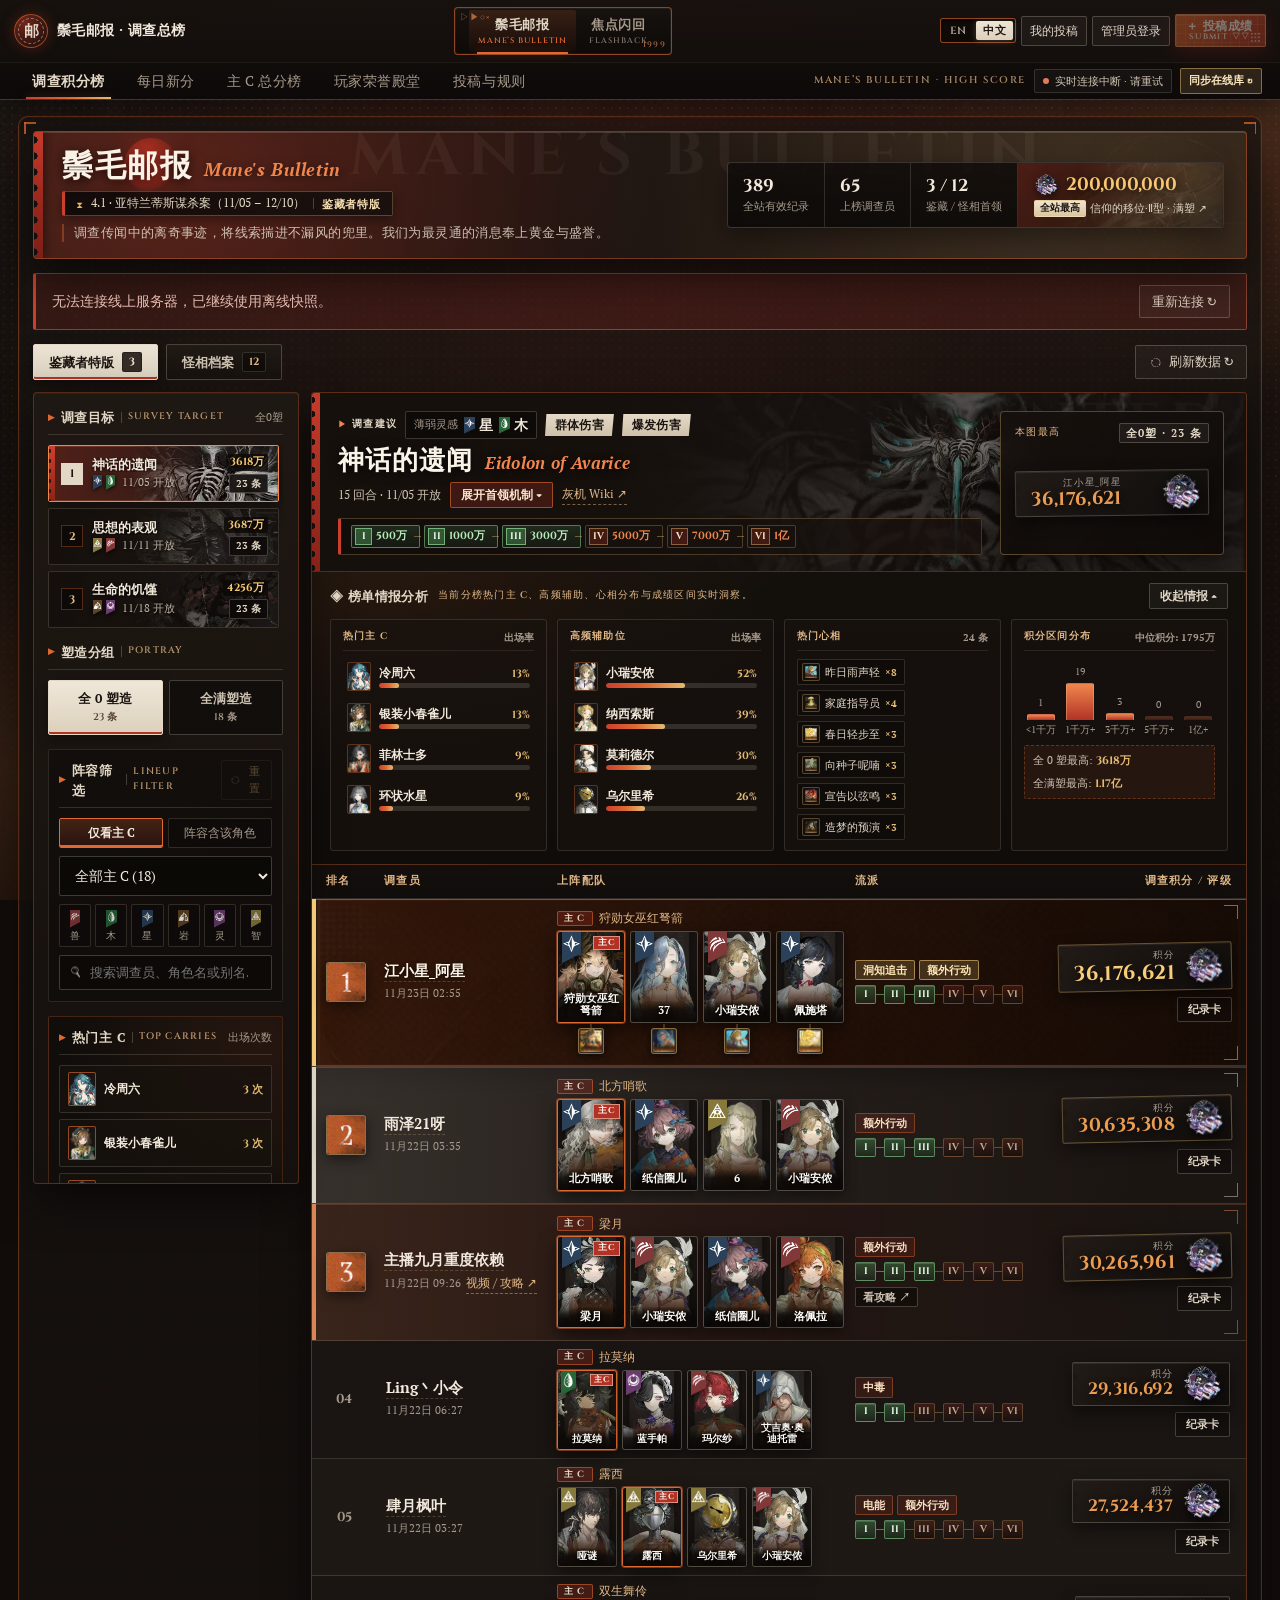
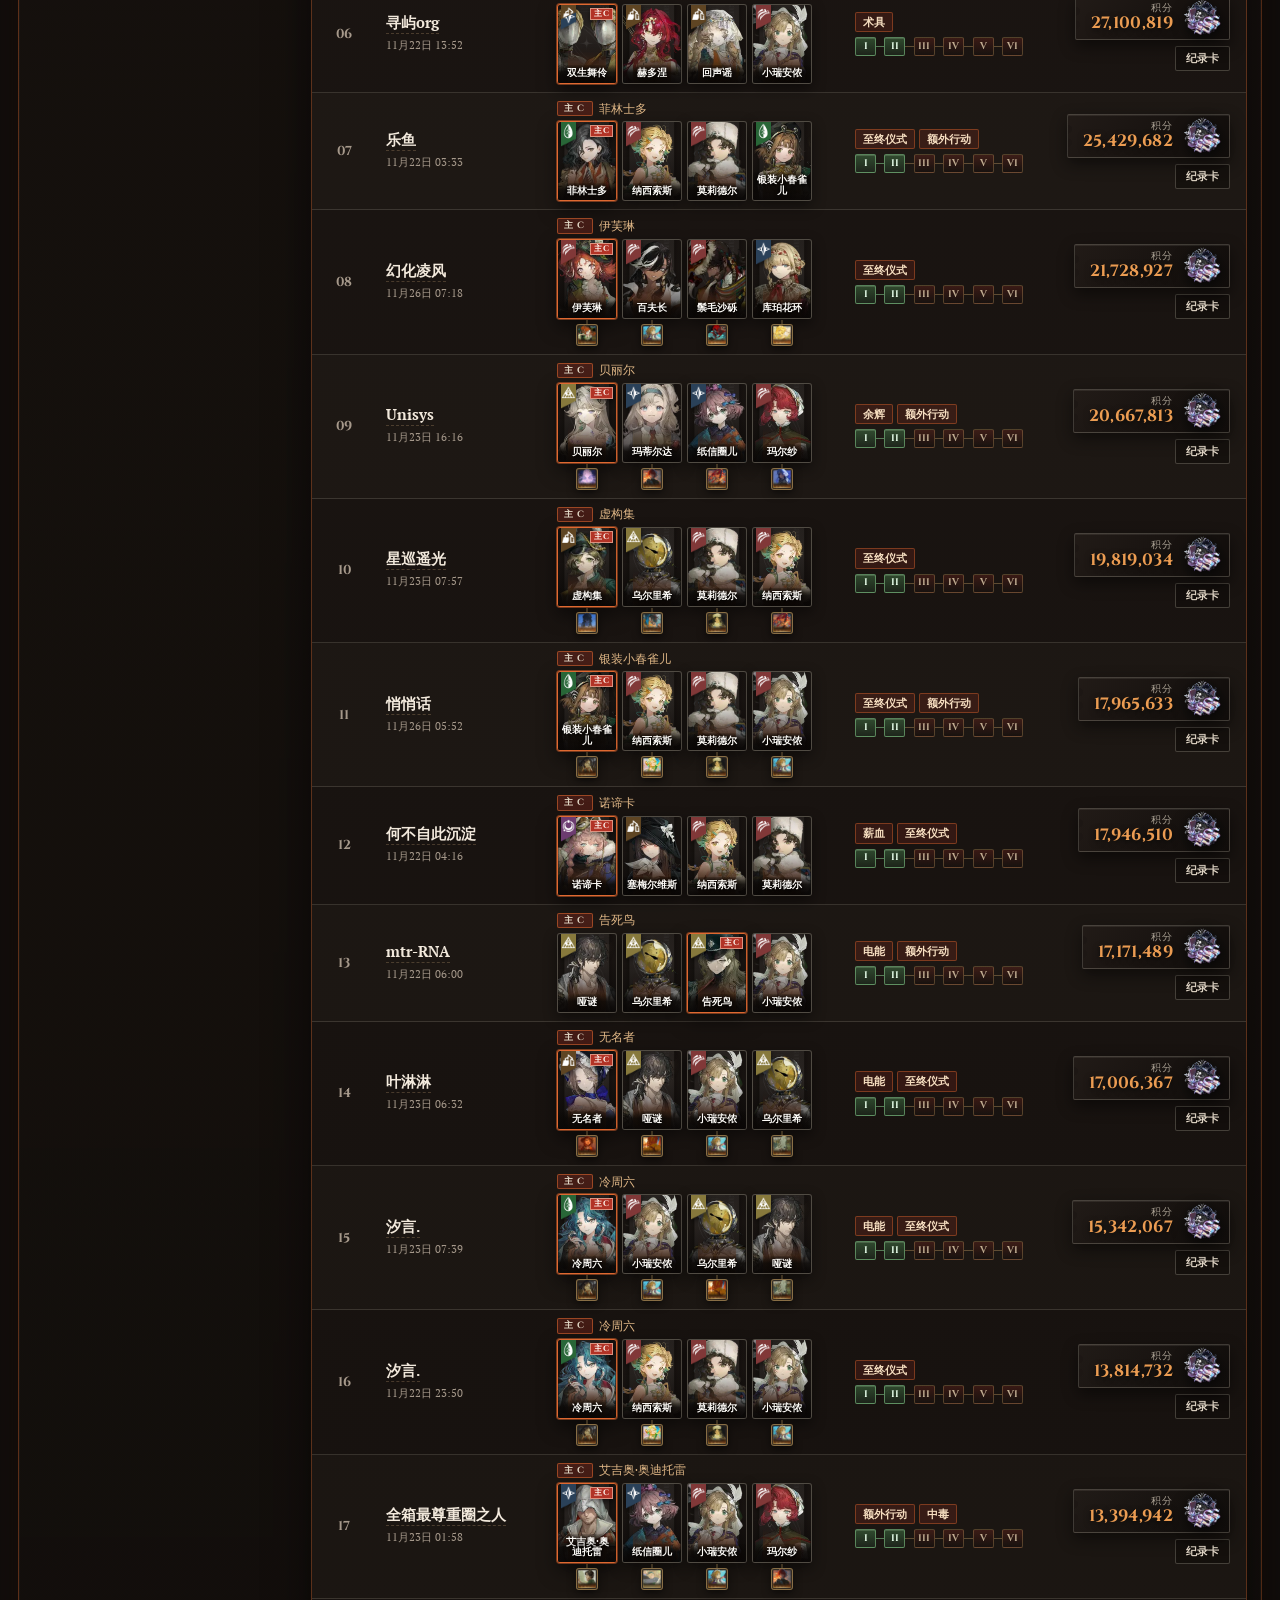
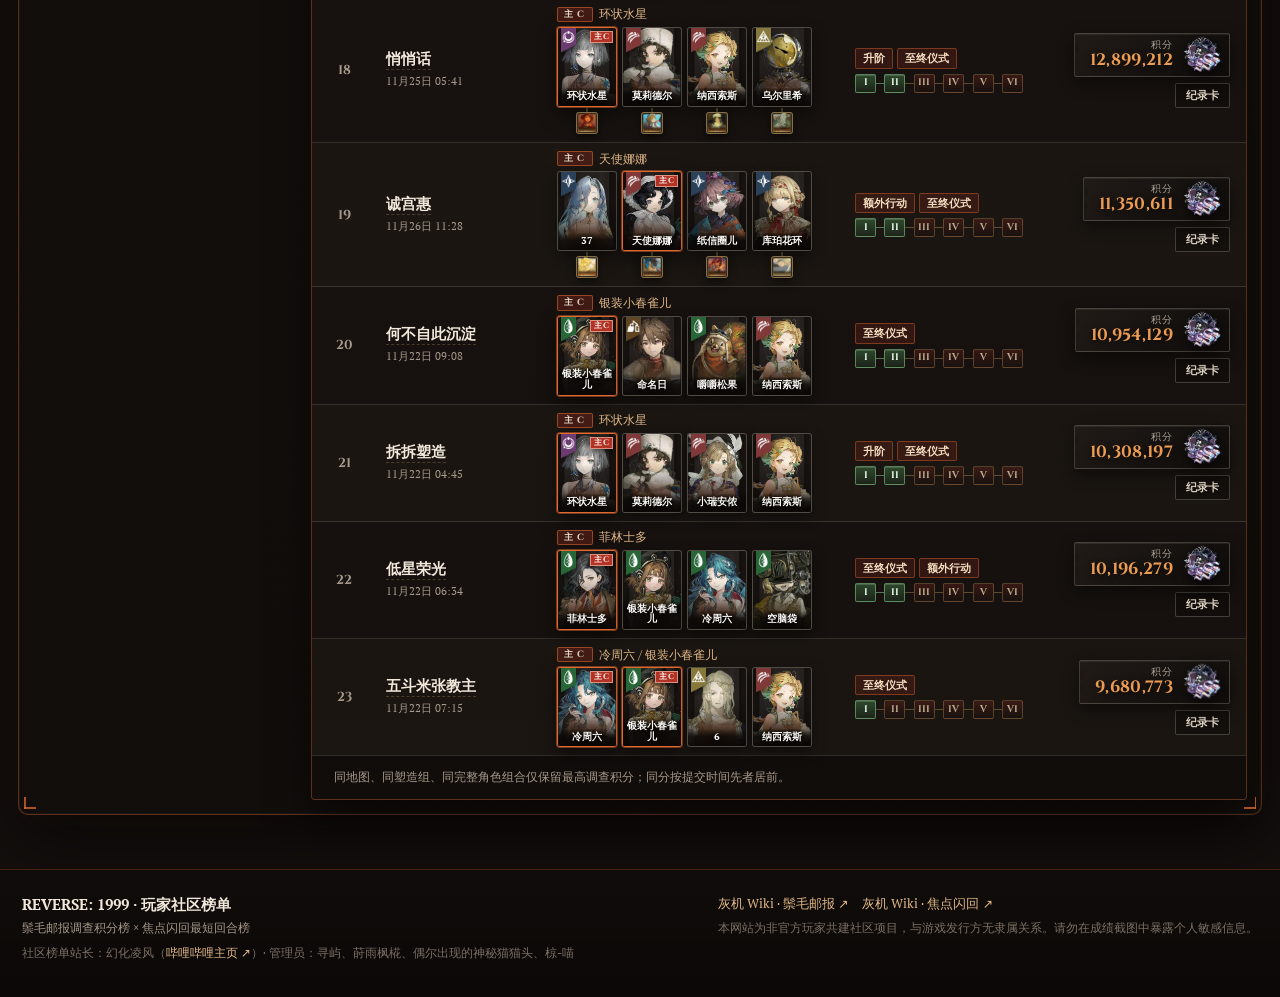
==== commit d363581d: "perf: Layer-1 speedup (compress images, lazy Supabase SDK, client-side Flashback derivation, SWR cac" ====
--- a/cn.html
+++ b/cn.html
@@ -4,14 +4,15 @@
   <meta charset="utf-8" />
   <meta name="viewport" content="width=device-width, initial-scale=1, viewport-fit=cover" />
   <meta name="theme-color" content="#161210" />
+  <link rel="preconnect" href="https://bnkqttkytjggtrnpjssn.supabase.co" crossorigin />
   <meta name="description" content="重返未来：1999 玩家社区榜单——融合「鬃毛邮报」调查积分榜与「焦点闪回」最短回合纪录，内置中英双语切换与实时档案库。" />
   <title>重返未来：1999 · 鬃毛邮报 &amp; 焦点闪回 玩家榜单</title>
   <link rel="icon" href="data:image/svg+xml,%3Csvg xmlns='http://www.w3.org/2000/svg' viewBox='0 0 64 64'%3E%3Ccircle cx='32' cy='32' r='30' fill='%231b1411' stroke='%23df6931' stroke-width='3'/%3E%3Ctext x='32' y='43' text-anchor='middle' font-size='32' font-family='serif' fill='%23ede4d7'%3E%E9%82%AE%3C/text%3E%3C/svg%3E" />
-  <link rel="stylesheet" href="./styles.bundle.css?v=20261127-mobile-perf1" />
-  <script src="./config.js?v=20261127-mobile-perf1"></script>
+  <link rel="stylesheet" href="./styles.bundle.css?v=20261127-fast2" />
+  <script src="./config.js?v=20261127-fast2"></script>
   <script>
     (function () {
-      var ASSET_VER = '20261127-mobile-perf1';
+      var ASSET_VER = '20261127-fast2';
       function norm(v) {
         v = String(v || '').trim().toLowerCase();
         if (!v) return '';
@@ -43,7 +44,7 @@
       }
     })();
   </script>
-  <script defer src="./app.bundle.js?v=20261127-mobile-perf1"></script>
+  <script defer src="./app.bundle.js?v=20261127-fast2"></script>
 </head>
 <body data-mode="flashback" data-lang="zh">
   <div class="arch-backdrop" aria-hidden="true"></div>
@@ -52,7 +53,7 @@
 
   <header class="topbar" id="top">
     <div class="topbar-inner">
-      <a class="brand" id="brandHomeLink" href="#mane/scores" data-switch-mode="mane" aria-label="返回榜单首页">
+      <a class="brand" id="brandHomeLink" href="#flashback/leaderboard" data-switch-mode="flashback" aria-label="返回榜单首页">
         <span class="brand-seal" aria-hidden="true">
           <span class="seal-ring"></span>
           <span class="seal-glyph" id="brandGlyph">Ⅸ</span>
@@ -101,7 +102,7 @@
       <div class="subnav-inner" id="subnav">
         <div class="subnav-tabs" id="subnavTabs"></div>
         <div class="subnav-right" id="subnavRight">
-          <span class="subnav-meta" id="subnavMeta">FOCUSED FLASHBACK · SPEEDRUNS</span>
+          <span class="subnav-meta" id="subnavMeta">FOCUSED FLASHBACK · 0–6 ROUNDS</span>
           <span id="connectionBadge" class="status-pill is-offline-archive" aria-live="polite">
             <span class="status-dot"></span>
             <span id="connectionText">同步档案库…</span>
--- a/styles.bundle.css
+++ b/styles.bundle.css
@@ -1 +1 @@
-@font-face{font-family:UTTU Regular;src:url(./assets/fonts/uttu-regular-400.woff2) format("woff2");font-weight:400;font-style:normal;font-display:swap;unicode-range:U+0000-024F,U+0259,U+1E00-1EFF,U+2000-206F,U+20A0-20CF,U+2100-218F,U+2200-22FF,U+2500-26FF}@font-face{font-family:UTTU Regular;src:url(./assets/fonts/uttu-regular-700.woff2) format("woff2");font-weight:700;font-style:normal;font-display:swap;unicode-range:U+0000-024F,U+0259,U+1E00-1EFF,U+2000-206F,U+20A0-20CF,U+2100-218F,U+2200-22FF,U+2500-26FF}@font-face{font-family:UTTU Regular;src:url(./assets/fonts/uttu-regular-400-italic.woff2) format("woff2");font-weight:400;font-style:italic;font-display:swap;unicode-range:U+0000-024F,U+0259,U+1E00-1EFF,U+2000-206F,U+20A0-20CF,U+2100-218F,U+2200-22FF,U+2500-26FF}@font-face{font-family:UTTU Regular;src:url(./assets/fonts/uttu-regular-700-italic.woff2) format("woff2");font-weight:700;font-style:italic;font-display:swap;unicode-range:U+0000-024F,U+0259,U+1E00-1EFF,U+2000-206F,U+20A0-20CF,U+2100-218F,U+2200-22FF,U+2500-26FF}@font-face{font-family:Playfair Display;src:url(./assets/fonts/uttu-playfair-display-latin.woff2) format("woff2");font-weight:400 900;font-style:normal;font-display:swap;unicode-range:U+0000-024F,U+0259,U+1E00-1EFF,U+2000-206F,U+20A0-20CF,U+2100-218F,U+2200-22FF,U+2500-26FF}@font-face{font-family:Cinzel Decorative;src:url(./assets/fonts/uttu-cinzel-decorative-latin.woff2) format("woff2");font-weight:400;font-style:normal;font-display:swap;unicode-range:U+0000-024F,U+0259,U+1E00-1EFF,U+2000-206F,U+20A0-20CF,U+2100-218F,U+2200-22FF,U+2500-26FF}@font-face{font-family:UTTU Typewriter;src:url(./assets/fonts/uttu-typewriter.woff2) format("woff2");font-weight:400;font-style:normal;font-display:swap;unicode-range:U+0000-024F,U+0259,U+1E00-1EFF,U+2000-206F,U+20A0-20CF,U+2100-218F,U+2200-22FF,U+2500-26FF}@font-face{font-family:Work Sans;src:url(./assets/fonts/uttu-work-sans-latin.woff2) format("woff2");font-weight:100 900;font-style:normal;font-display:swap;unicode-range:U+0000-024F,U+0259,U+1E00-1EFF,U+2000-206F,U+20A0-20CF,U+2100-218F,U+2200-22FF,U+2500-26FF}@font-face{font-family:Cormorant Garamond;src:url(./assets/fonts/cormorant-garamond-latin-400-normal.woff2) format("woff2");font-weight:400;font-style:normal;font-display:swap;unicode-range:U+0000-024F,U+0259,U+1E00-1EFF,U+2000-206F,U+20A0-20CF,U+2100-218F,U+2200-22FF,U+2500-26FF}@font-face{font-family:Cormorant Garamond;src:url(./assets/fonts/cormorant-garamond-latin-400-italic.woff2) format("woff2");font-weight:400;font-style:italic;font-display:swap;unicode-range:U+0000-024F,U+0259,U+1E00-1EFF,U+2000-206F,U+20A0-20CF,U+2100-218F,U+2200-22FF,U+2500-26FF}@font-face{font-family:Cormorant Garamond;src:url(./assets/fonts/cormorant-garamond-latin-600-normal.woff2) format("woff2");font-weight:600;font-style:normal;font-display:swap;unicode-range:U+0000-024F,U+0259,U+1E00-1EFF,U+2000-206F,U+20A0-20CF,U+2100-218F,U+2200-22FF,U+2500-26FF}@font-face{font-family:Cormorant Garamond;src:url(./assets/fonts/cormorant-garamond-latin-600-italic.woff2) format("woff2");font-weight:600;font-style:italic;font-display:swap;unicode-range:U+0000-024F,U+0259,U+1E00-1EFF,U+2000-206F,U+20A0-20CF,U+2100-218F,U+2200-22FF,U+2500-26FF}@font-face{font-family:Cormorant Garamond;src:url(./assets/fonts/cormorant-garamond-latin-700-normal.woff2) format("woff2");font-weight:700;font-style:normal;font-display:swap;unicode-range:U+0000-024F,U+0259,U+1E00-1EFF,U+2000-206F,U+20A0-20CF,U+2100-218F,U+2200-22FF,U+2500-26FF}@font-face{font-family:Cinzel;src:url(./assets/fonts/cinzel-latin-600-normal.woff2) format("woff2");font-weight:600;font-style:normal;font-display:swap;unicode-range:U+0000-024F,U+0259,U+1E00-1EFF,U+2000-206F,U+20A0-20CF,U+2100-218F,U+2200-22FF,U+2500-26FF}@font-face{font-family:Cinzel;src:url(./assets/fonts/cinzel-latin-700-normal.woff2) format("woff2");font-weight:700;font-style:normal;font-display:swap;unicode-range:U+0000-024F,U+0259,U+1E00-1EFF,U+2000-206F,U+20A0-20CF,U+2100-218F,U+2200-22FF,U+2500-26FF}@font-face{font-family:Inter;src:url(./assets/fonts/inter-latin-400-normal.woff2) format("woff2");font-weight:400;font-style:normal;font-display:swap;unicode-range:U+0000-024F,U+0259,U+1E00-1EFF,U+2000-206F,U+20A0-20CF,U+2100-218F,U+2200-22FF,U+2500-26FF}@font-face{font-family:Inter;src:url(./assets/fonts/inter-latin-500-normal.woff2) format("woff2");font-weight:500;font-style:normal;font-display:swap;unicode-range:U+0000-024F,U+0259,U+1E00-1EFF,U+2000-206F,U+20A0-20CF,U+2100-218F,U+2200-22FF,U+2500-26FF}@font-face{font-family:Inter;src:url(./assets/fonts/inter-latin-600-normal.woff2) format("woff2");font-weight:600;font-style:normal;font-display:swap;unicode-range:U+0000-024F,U+0259,U+1E00-1EFF,U+2000-206F,U+20A0-20CF,U+2100-218F,U+2200-22FF,U+2500-26FF}:root{--bg-deep: #130f0d;--bg-surface: #181310;--bg-panel: #1d1714;--bg-panel-alt: #251e19;--bg-card-hover: #2d241e;--crimson: #b23326;--crimson-bright: #cb3f2f;--crimson-deep: #7f2118;--copper: #df6931;--copper-bright: #f0864c;--copper-light: #eba06c;--copper-italic: #d96e3c;--bronze: #c27b4f;--bronze-track: #4c392c;--gold: #e5ba73;--gold2: #c9944c;--paper-cream: #e3d8c6;--paper-light: #e7ddd0;--paper-warm: #d4c8b4;--paper-deep: #c4b59e;--paper-ink: #1b1410;--paper-ink-soft: #564234;--parchment: #f2e9dc;--ivory: #e2d7c7;--linen: #cdc2b2;--brass: #e1b887;--ink-strong: #f6efe4;--ink-body: #d6cbb9;--ink-muted: #a6998b;--ink-dim: #7b6f64;--muted: var(--ink-muted);--line: rgba(235, 224, 208, .16);--success: #82c488;--local-teal: #8cd3c8;--line-hair: rgba(236, 226, 210, .15);--line-warm: rgba(227, 216, 198, .24);--line-subtle: rgba(223, 105, 49, .34);--line-strong: rgba(223, 105, 49, .62);--accent-primary: #b83b28;--accent-glow: rgba(223, 105, 49, .34);--accent-text: #df6931;--font-serif: "UTTU Regular", "Playfair Display", Georgia, serif;--font-display: "Cinzel", "Cinzel Decorative", "UTTU Regular", Georgia, serif;--font-italic: "UTTU Regular", "Cormorant Garamond", Georgia, serif;--font-sans: "UTTU Regular", "Work Sans", "Inter", system-ui, -apple-system, sans-serif;--font-typewriter: "UTTU Typewriter", ui-monospace, SFMono-Regular, Consolas, monospace;--radius-xs: 2px;--radius-sm: 4px;--radius-frame: 10px;--radius-arch: 3px 26px 3px 26px;--shadow-panel: 0 18px 44px rgba(0, 0, 0, .56), 0 1px 0 rgba(255, 240, 220, .04) inset;--shadow-card: 0 10px 28px rgba(0, 0, 0, .44);--max-width: 1400px}body[data-lang=en]{--font-serif: "UTTU Regular", "Playfair Display", Georgia, serif;--font-display: "Cinzel", "Cinzel Decorative", "UTTU Regular", Georgia, serif;--font-italic: "UTTU Regular", "Cormorant Garamond", Georgia, serif;--font-sans: "UTTU Regular", "Work Sans", "Inter", system-ui, -apple-system, sans-serif;--font-typewriter: "UTTU Typewriter", ui-monospace, SFMono-Regular, Consolas, monospace}body[data-lang=zh]{--font-serif: "UTTU Regular", "Noto Serif SC", "Source Han Serif SC", "Songti SC", "STSong", Georgia, serif;--font-display: "Cinzel", "UTTU Regular", "Noto Serif SC", Georgia, serif;--font-italic: "UTTU Regular", "Cormorant Garamond", Georgia, serif;--font-sans: "UTTU Regular", "Work Sans", "Inter", system-ui, -apple-system, "PingFang SC", "Microsoft YaHei", sans-serif;--font-typewriter: "UTTU Typewriter", ui-monospace, SFMono-Regular, Consolas, monospace}body[data-mode=flashback]{--bg-deep: #0f1018;--bg-surface: #151621;--bg-panel: #1a1b28;--bg-panel-alt: #222334;--bg-card-hover: #292a3e;--line-subtle: rgba(229, 186, 115, .3);--line-strong: rgba(229, 186, 115, .58);--accent-primary: #c99e57;--accent-glow: rgba(229, 186, 115, .3);--accent-text: #e5ba73;--copper-italic: #e5ba73}*,*:before,*:after{box-sizing:border-box}[hidden]{display:none!important}html{scroll-behavior:smooth;color-scheme:dark;max-width:100%;overflow-x:clip}body{margin:0;min-height:100vh;max-width:100%;background-color:var(--bg-deep);color:var(--parchment);font-family:var(--font-sans);font-size:14px;line-height:1.55;overflow-x:clip;position:relative;-webkit-font-smoothing:antialiased}::-webkit-scrollbar{width:7px;height:7px}::-webkit-scrollbar-track{background:#1a1410;border-left:1px solid rgba(223,105,49,.14)}::-webkit-scrollbar-thumb{background:linear-gradient(180deg,#df6931,#a44020);border-radius:99px}::-webkit-scrollbar-thumb:hover{background:var(--copper-bright)}body[data-mode=flashback] ::-webkit-scrollbar-thumb{background:linear-gradient(180deg,#e5ba73,#9e783d)}.arch-backdrop{position:fixed;inset:0;pointer-events:none;z-index:0;background-color:#15100d;background-image:radial-gradient(ellipse 84% 48% at 50% -6%,rgba(188,56,38,.34),transparent 64%),radial-gradient(ellipse 46% 42% at 96% 18%,rgba(223,105,49,.24),transparent 62%),radial-gradient(ellipse 44% 44% at 4% 86%,rgba(214,118,52,.2),transparent 66%),linear-gradient(180deg,#18120e9e,#130e0bbd 46%,#0f0b09db),url(./assets/uttu/bg_paper.webp),url(./assets/official/discord-bg.jpg);background-position:center top,right top,left bottom,center,center bottom,center top;background-size:auto,auto,auto,auto,cover,cover;background-repeat:no-repeat;background-blend-mode:normal,screen,screen,normal,screen,normal;transition:background .35s ease}body[data-mode=flashback] .arch-backdrop{background-color:#0e0f18;background-image:radial-gradient(ellipse 78% 46% at 52% -6%,rgba(229,186,115,.22),transparent 60%),radial-gradient(ellipse 48% 46% at 90% 24%,rgba(112,88,174,.24),transparent 66%),radial-gradient(ellipse 46% 42% at 8% 82%,rgba(74,104,158,.2),transparent 64%),linear-gradient(180deg,#10111bb8,#0d0e16d1 52%,#0a0b12eb),url(./assets/uttu/bg_paper.webp),url(./assets/official/discord-bg.jpg);background-blend-mode:normal,screen,screen,normal,soft-light,normal}.halftone-layer{position:fixed;inset:0;pointer-events:none;z-index:0;background-image:radial-gradient(rgba(227,216,198,.085) 1px,transparent 1.15px),radial-gradient(rgba(223,105,49,.05) 1px,transparent 1.15px);background-size:8px 8px,16px 16px;background-position:0 0,4px 4px;mask-image:radial-gradient(ellipse 96% 86% at 50% 28%,rgba(0,0,0,.85) 36%,transparent 100%);-webkit-mask-image:radial-gradient(ellipse 96% 86% at 50% 28%,rgba(0,0,0,.85) 36%,transparent 100%)}.paper-grain{position:fixed;inset:0;pointer-events:none;z-index:0;opacity:.085;mix-blend-mode:overlay;background-image:url("data:image/svg+xml,%3Csvg viewBox='0 0 220 220' xmlns='http://www.w3.org/2000/svg'%3E%3Cfilter id='n'%3E%3CfeTurbulence type='fractalNoise' baseFrequency='0.82' numOctaves='3' stitchTiles='stitch'/%3E%3C/filter%3E%3Crect width='100%25' height='100%25' filter='url(%23n)' opacity='1'/%3E%3C/svg%3E")}.uttu-micro-icon{width:15px;height:15px;object-fit:contain;display:inline-block;flex-shrink:0;opacity:.9}.icon-btn{display:inline-flex;align-items:center;gap:6px}.search-input-wrap{position:relative}.search-input-icon{position:absolute;left:10px;top:50%;transform:translateY(-50%);width:13px;height:15px;object-fit:contain;opacity:.78;pointer-events:none}.filter-input.has-icon{padding-left:30px}:focus-visible{outline:2px solid var(--copper-bright);outline-offset:2px}button,input,select,textarea{font:inherit;color:inherit}button,a,select,input,summary{touch-action:manipulation;-webkit-tap-highlight-color:transparent}.acc-short{display:none}a{color:var(--brass);text-decoration:none}a:hover{color:var(--parchment)}.topbar{position:sticky;top:0;z-index:40;background:linear-gradient(180deg,#16110ef5,#100c0af0);backdrop-filter:blur(14px);border-bottom:1px solid rgba(223,105,49,.34);box-shadow:0 6px 24px #00000073}body[data-mode=flashback] .topbar{background:linear-gradient(180deg,#11121cf5,#0d0e16f0);border-bottom-color:#e5ba734d}.topbar-inner{max-width:var(--max-width);margin:0 auto;padding:7px 18px;display:flex;align-items:center;justify-content:space-between;gap:10px;min-width:0}.brand{display:inline-flex;align-items:center;gap:9px;flex:0 1 auto;min-width:0}.brand-seal{position:relative;width:34px;height:34px;display:grid;place-items:center;border-radius:50%;border:1px solid var(--line-strong);background:radial-gradient(circle at 30% 25%,#c43a2a85,#160e0bf5);color:var(--paper-cream);font-family:var(--font-serif);font-size:14.5px;font-weight:700;box-shadow:0 0 14px #b2332659;flex-shrink:0}body[data-mode=flashback] .brand-seal{background:radial-gradient(circle at 30% 25%,#e5ba7357,#10111af5);color:var(--gold);box-shadow:0 0 14px #e5ba7340}.seal-ring{position:absolute;inset:3px;border-radius:50%;border:1px dashed rgba(227,216,198,.5)}.brand-copy{display:flex;flex-direction:column;line-height:1.18;min-width:0}.brand-copy strong{font-family:var(--font-serif);font-size:14px;font-weight:700;letter-spacing:.03em;color:var(--parchment);white-space:nowrap;overflow:hidden;text-overflow:ellipsis}.brand-copy small{font-family:var(--font-display);font-size:8.5px;letter-spacing:.13em;color:var(--brass);opacity:.85;margin-top:2px;white-space:nowrap;overflow:hidden;text-overflow:ellipsis}.mode-switcher{position:relative;display:inline-flex;align-items:stretch;border:1px solid var(--line-strong);border-radius:var(--radius-sm);padding:2px 20px;background:linear-gradient(180deg,#18120feb,#0d0a08e6);box-shadow:inset 0 0 0 1px #e3d8c60f;gap:4px;flex-shrink:0}.frame-glyphs{position:absolute;font-family:var(--font-display);font-size:8.5px;letter-spacing:.14em;color:var(--bronze);opacity:.82;pointer-events:none;user-select:none}.frame-glyphs.left{top:3px;left:5px}.frame-glyphs.right{bottom:2px;right:5px;font-size:8px}.mode-tab{position:relative;border:0;background:transparent;padding:4px 10px 5px;cursor:pointer;display:flex;flex-direction:column;align-items:center;gap:1px;color:var(--ink-muted);border-radius:var(--radius-xs);transition:color .18s ease,background .18s ease;white-space:nowrap}.mode-tab:after{content:"";position:absolute;left:8px;right:8px;bottom:-2px;height:2px;background:var(--accent-text);box-shadow:0 0 10px var(--accent-glow);transform:scaleX(0);transition:transform .2s ease}.mode-tab:hover{color:var(--parchment);background:#e3d8c60a}.mode-tab.active{color:var(--parchment);background:linear-gradient(180deg,#df693129,#b233260f)}body[data-mode=flashback] .mode-tab.active{background:linear-gradient(180deg,#e5ba7329,#b48c4b0d)}.mode-tab.active .mode-cn{color:var(--paper-cream)}.mode-tab.active .mode-en{color:var(--accent-text);opacity:1}.mode-tab.active:after{transform:scaleX(1)}.mode-cn{font-family:var(--font-serif);font-size:13px;font-weight:700;letter-spacing:.04em}.mode-en{font-family:var(--font-display);font-size:8px;letter-spacing:.12em;opacity:.72}.top-actions{display:flex;align-items:center;gap:6px;flex-shrink:0;min-width:0}.top-actions .ghost-btn{padding:5px 9px;font-size:12px}.lang-switch{display:inline-flex;align-items:center;padding:2px;border:1px solid var(--line-strong);border-radius:3px;background:#0e0a08d9;box-shadow:inset 0 1px 3px #0000008c;gap:2px;flex-shrink:0}.lang-btn{border:0;background:transparent;color:var(--ink-muted);font-family:var(--font-display);font-size:10.5px;font-weight:700;letter-spacing:.06em;padding:3.5px 7px;border-radius:2px;cursor:pointer;line-height:1.15;white-space:nowrap;transition:all .15s ease}.lang-btn:hover:not(.active){color:var(--parchment);background:#e3d8c614}.lang-btn.active{background:linear-gradient(180deg,#eee5d6,#dcd0bc);color:var(--paper-ink);box-shadow:0 1px 6px #e3d8c640}.status-pill{display:inline-flex;align-items:center;gap:6px;padding:5px 9px;border:1px solid var(--line-hair);border-radius:var(--radius-xs);font-size:11px;color:var(--linen);background:#ffffff08;white-space:nowrap}.status-dot{width:6px;height:6px;border-radius:50%;background:var(--ink-dim);flex-shrink:0}.status-pill.online .status-dot{background:#77c27d;box-shadow:0 0 7px #77c27dc7}.status-pill.offline .status-dot{background:#e07c5a}.status-pill.is-offline-archive{border-color:#e5ba737a;background:linear-gradient(135deg,#e5ba7329,#e3d8c60f);color:#f3dcaf;box-shadow:inset 0 0 0 1px #e5ba731a}.status-pill.is-offline-archive .status-dot{background:var(--gold);box-shadow:0 0 7px #e5ba73bf}.sync-live-btn{display:inline-flex;align-items:center;justify-content:center;gap:4px;padding:3px 8px;border:1px solid rgba(229,186,115,.5);border-radius:2px;background:#e5ba7324;color:#fae6bc;font-family:var(--font-serif);font-size:11px;font-weight:600;cursor:pointer;white-space:nowrap;transition:all .15s ease}.sync-live-btn:hover{background:var(--paper-cream);color:var(--paper-ink);border-color:var(--paper-cream)}.action-cta-btn,.copper-btn{position:relative;overflow:hidden;display:inline-flex;align-items:center;justify-content:center;gap:6px;padding:7px 16px;border:1px solid rgba(244,178,134,.65);border-radius:var(--radius-xs);background-color:#c44a27;background-image:linear-gradient(rgba(255,232,210,.1) 1px,transparent 1px),linear-gradient(90deg,rgba(255,232,210,.1) 1px,transparent 1px),linear-gradient(135deg,#df6931e0,#b23326f0),url(./assets/official/btn-bg.png);background-size:9px 9px,9px 9px,100% 100%,cover;background-position:0 0,0 0,center,center;color:#fff9f2;font-family:var(--font-serif);font-size:13px;font-weight:700;letter-spacing:.05em;cursor:pointer;white-space:nowrap;box-shadow:0 5px 18px #b233266b,inset 0 1px #fff0e040;transition:transform .14s ease,filter .14s ease,box-shadow .14s ease}.action-cta-btn:after{content:"";position:absolute;right:4px;bottom:3px;width:11px;height:11px;pointer-events:none;opacity:.62;background-image:radial-gradient(rgba(255,244,230,.95) 1px,transparent 1.2px);background-size:3.6px 3.6px}.action-cta-btn{flex-direction:column;gap:0;padding:4px 15px 4px 12px;font-size:12.5px;line-height:1.15}.cta-sub{font-family:var(--font-display);font-size:7.8px;letter-spacing:.18em;opacity:.86}body[data-mode=flashback] .action-cta-btn,body[data-mode=flashback] .copper-btn{border-color:#f6daa5b8;background-color:#c89d58;background-image:linear-gradient(rgba(22,16,8,.1) 1px,transparent 1px),linear-gradient(90deg,rgba(22,16,8,.1) 1px,transparent 1px),linear-gradient(135deg,#e7c27d,#bd904a);background-size:9px 9px,9px 9px,100% 100%;color:#18120a;box-shadow:0 5px 18px #e5ba734d,inset 0 1px #fff8e273}body[data-mode=flashback] .action-cta-btn:after{background-image:radial-gradient(rgba(24,18,10,.72) 1px,transparent 1.2px)}.action-cta-btn:hover:not(:disabled),.copper-btn:hover:not(:disabled){filter:brightness(1.1);transform:translateY(-1px);box-shadow:0 8px 22px #df693173}.action-cta-btn:disabled,.copper-btn:disabled{opacity:.45;cursor:not-allowed;transform:none}.paper-btn{display:inline-flex;align-items:center;justify-content:center;gap:6px;padding:7px 14px;border:1px solid rgba(255,248,236,.48);border-radius:var(--radius-xs);background:linear-gradient(180deg,#efe6d8,#dacdb8);color:var(--paper-ink);font-family:var(--font-serif);font-size:13px;font-weight:700;letter-spacing:.03em;cursor:pointer;white-space:nowrap;box-shadow:0 3px 10px #00000057;transition:filter .14s ease,transform .14s ease}.paper-btn:hover{filter:brightness(1.06);transform:translateY(-1px)}.ghost-btn,.outline-btn{display:inline-flex;align-items:center;justify-content:center;gap:6px;padding:6px 12px;border:1px solid var(--line-warm);border-radius:var(--radius-xs);background:#fff8ec0a;color:var(--ivory);font-size:12.5px;cursor:pointer;white-space:nowrap;transition:border-color .15s ease,background .15s ease,color .15s ease}.ghost-btn:hover:not(:disabled),.outline-btn:hover:not(:disabled){border-color:var(--line-strong);background:#df693129;color:var(--parchment)}.outline-btn.selected{border-color:var(--paper-cream);background:linear-gradient(180deg,#ebe2d3,#d9ccb7);color:var(--paper-ink);font-weight:700}body[data-mode=flashback] .outline-btn.selected{border-color:var(--gold);background:linear-gradient(180deg,#efe2c8,#dac59b);color:#19130a}.text-link-btn{display:inline-flex;align-items:center;gap:4px;border:0;background:none;padding:0;color:var(--brass);font-size:12px;cursor:pointer;border-bottom:1px dashed rgba(225,184,135,.48)}.text-link-btn:hover{color:var(--parchment);border-bottom-color:var(--parchment)}.approve-btn{padding:6px 12px;border:1px solid rgba(130,196,136,.56);border-radius:var(--radius-xs);background:#4a86523d;color:#c8f0cc;font-size:12px;cursor:pointer}.approve-btn:hover{background:#4a865261}.danger-btn{padding:6px 12px;border:1px solid rgba(217,107,82,.55);border-radius:var(--radius-xs);background:#b2332638;color:#f9bfb2;font-size:12px;cursor:pointer}.danger-btn:hover{background:#b233265c}.subnav-bar{border-top:1px solid rgba(227,216,198,.08);background:linear-gradient(180deg,#100c0ad6,#0c0908c7)}.subnav-inner{max-width:var(--max-width);margin:0 auto;padding:0 18px;display:flex;align-items:center;justify-content:space-between;gap:12px;min-width:0}.subnav-right{display:flex;align-items:center;gap:8px;flex-shrink:0;margin-left:auto}.subnav-right .status-pill{padding:3px 8px;font-size:10.5px}.subnav-tabs{display:flex;align-items:center;gap:4px;min-width:0;overflow-x:auto;scrollbar-width:none}.subnav-tabs::-webkit-scrollbar{display:none}.subnav-tab{position:relative;border:0;background:transparent;padding:8px 14px;color:var(--ink-muted);font-family:var(--font-serif);font-size:13.5px;letter-spacing:.04em;cursor:pointer;white-space:nowrap;transition:color .15s ease}.subnav-tab:hover{color:var(--parchment)}.subnav-tab.active{color:var(--paper-cream);font-weight:700}.subnav-tab.active:after{content:"";position:absolute;left:8px;right:8px;bottom:0;height:2px;background:linear-gradient(90deg,var(--crimson-bright),var(--copper),var(--gold));box-shadow:0 0 8px var(--accent-glow)}body[data-mode=flashback] .subnav-tab.active:after{background:linear-gradient(90deg,#b88c48,#e5ba73,#f6e0ae)}.subnav-meta{font-family:var(--font-display);font-size:10px;letter-spacing:.16em;color:var(--brass);opacity:.72;white-space:nowrap}.shell{position:relative;z-index:1;max-width:var(--max-width);margin:0 auto;padding:16px 18px 54px}.uttu-shell-frame{position:relative;border:1px solid rgba(223,105,49,.36);border-radius:var(--radius-frame);padding:14px;background:radial-gradient(ellipse 68% 36% at 50% 0%,rgba(178,51,38,.09),transparent 72%),linear-gradient(180deg,#181310bd,#120e0bd1);box-shadow:0 24px 64px #0000008f,0 0 0 1px #e3d8c60a inset,0 0 36px #df693114}body[data-mode=flashback] .uttu-shell-frame{border-color:#e5ba7357;background:radial-gradient(ellipse 68% 36% at 50% 0%,rgba(229,186,115,.08),transparent 72%),linear-gradient(180deg,#141521c2,#0e0f18d6);box-shadow:0 24px 64px #0009,0 0 0 1px #e5ba730d inset,0 0 36px #e5ba730f}.frame-corner{position:absolute;width:14px;height:14px;pointer-events:none;z-index:4}.frame-corner:before,.frame-corner:after{content:"";position:absolute;background:var(--accent-text);opacity:.75}.frame-corner.tl{top:5px;left:5px}.frame-corner.tl:before{top:0;left:0;width:12px;height:1.5px}.frame-corner.tl:after{top:0;left:0;width:1.5px;height:12px}.frame-corner.tr{top:5px;right:5px}.frame-corner.tr:before{top:0;right:0;width:12px;height:1.5px}.frame-corner.tr:after{top:0;right:0;width:1.5px;height:12px}.frame-corner.bl{bottom:5px;left:5px}.frame-corner.bl:before{bottom:0;left:0;width:12px;height:1.5px}.frame-corner.bl:after{bottom:0;left:0;width:1.5px;height:12px}.frame-corner.br{bottom:5px;right:5px}.frame-corner.br:before{bottom:0;right:0;width:12px;height:1.5px}.frame-corner.br:after{bottom:0;right:0;width:1.5px;height:12px}.masthead{position:relative;overflow:hidden;border:1px solid rgba(223,105,49,.42);border-radius:var(--radius-sm);padding:16px 22px 16px 28px;margin-bottom:14px;background:radial-gradient(circle at 12% 38%,rgba(188,52,36,.34),transparent 44%),radial-gradient(circle at 86% 42%,rgba(229,186,115,.16),transparent 50%),linear-gradient(120deg,#281c16f5,#1a1310f5 54%,#221813f2);box-shadow:var(--shadow-panel),inset 0 1px #ebdcc61f;display:grid;grid-template-columns:minmax(0,1.15fr) auto;gap:14px 22px;align-items:center}.masthead:before{content:"";position:absolute;left:0;top:0;bottom:0;width:9px;z-index:2;background:radial-gradient(circle at 0 8px,var(--bg-deep) 3.4px,transparent 3.8px) 0 0 / 9px 16px repeat-y,linear-gradient(180deg,#c63b2b,#99281d 55%,#7c1f16);box-shadow:2px 0 10px #00000073}.masthead:after{content:"";position:absolute;right:-30px;top:-54px;width:240px;height:240px;background:url(./assets/official/pop-light.png) center / contain no-repeat;opacity:.16;pointer-events:none;z-index:0}body[data-mode=flashback] .masthead{border-color:#e5ba736b;background:radial-gradient(circle at 14% 36%,rgba(114,92,178,.24),transparent 46%),radial-gradient(circle at 84% 48%,rgba(229,186,115,.2),transparent 50%),linear-gradient(122deg,#1c1a2af7,#13131ef7 56%,#1a1826f5)}body[data-mode=flashback] .masthead:before{background:radial-gradient(circle at 0 8px,var(--bg-deep) 3.4px,transparent 3.8px) 0 0 / 9px 16px repeat-y,linear-gradient(180deg,#e5ba73,#b78a45 55%,#7d5d2b)}.astrolabe-ornament{position:absolute;right:360px;top:50%;width:210px;height:210px;transform:translateY(-50%);border-radius:50%;border:1px dashed rgba(229,186,115,.22);background:radial-gradient(circle,transparent 58%,rgba(229,186,115,.08) 59%,transparent 61%),url(./assets/official/pop-light.png) center / 88% no-repeat;opacity:.34;pointer-events:none;z-index:0}.astrolabe-ornament:before{content:"";position:absolute;inset:24px;border-radius:50%;border:1px solid rgba(229,186,115,.2)}.masthead-stencil{position:absolute;left:26%;top:-8px;font-family:var(--font-display);font-size:62px;font-weight:700;letter-spacing:.12em;color:#ebe0ce0e;line-height:1;pointer-events:none;user-select:none;white-space:nowrap;z-index:0}.masthead>*:not(.masthead-stencil):not(.astrolabe-ornament){min-width:0;position:relative;z-index:2}.masthead-identity{display:flex;flex-direction:column;align-items:flex-start;gap:7px}.masthead-title-row{position:relative;display:flex;flex-wrap:wrap;align-items:baseline;gap:4px 12px}.masthead-title-row .title-seal-orb{position:absolute;left:62px;top:-10px;width:54px;height:54px;border-radius:50%;background:radial-gradient(circle at 42% 40%,rgba(212,58,42,.88) 0%,rgba(178,45,32,.44) 56%,transparent 72%);filter:drop-shadow(0 0 12px rgba(178,51,38,.45));pointer-events:none;z-index:0}body[data-mode=flashback] .masthead-title-row .title-seal-orb{background:radial-gradient(circle at 42% 40%,rgba(229,186,115,.56) 0%,rgba(182,138,68,.2) 60%,transparent 74%);filter:drop-shadow(0 0 12px rgba(229,186,115,.3))}.masthead h1{position:relative;z-index:1;margin:0;font-family:var(--font-serif);font-size:clamp(24px,2.5vw,31px);font-weight:700;letter-spacing:.05em;color:#f9f2e6;text-shadow:0 3px 12px rgba(0,0,0,.78),0 1px 0 rgba(178,51,38,.3);line-height:1.1}.masthead-en{position:relative;z-index:1;font-family:var(--font-italic);font-style:italic;font-size:18px;font-weight:600;letter-spacing:.03em;color:var(--copper-bright);text-shadow:0 2px 8px rgba(0,0,0,.65)}body[data-mode=flashback] .masthead-en{color:var(--gold)}.masthead-edition-ribbon,.edition-pill{display:inline-flex;flex-wrap:wrap;align-items:center;gap:8px;padding:4px 12px;border:1px solid rgba(229,186,115,.32);border-left:3px solid var(--crimson-bright);border-radius:var(--radius-xs);background:linear-gradient(90deg,#0a0807e0,#140f0dd6);font-size:11.5px;color:var(--paper-cream);line-height:1.3;box-shadow:0 4px 12px #00000061}body[data-mode=flashback] .masthead-edition-ribbon,body[data-mode=flashback] .edition-pill{border-left-color:var(--gold);background:linear-gradient(90deg,#0a0b12e6,#161622db)}.edition-hourglass{color:var(--gold);font-size:12px;line-height:1}.edition-sep{width:1px;height:11px;background:#e3d8c640}.edition-badge-text{font-family:var(--font-serif);font-weight:700;color:#f6dfb2;letter-spacing:.06em;text-transform:uppercase;font-size:11px}.masthead-motto{margin:1px 0 0;padding-left:10px;border-left:2px solid rgba(223,105,49,.45);font-family:var(--font-italic);font-style:italic;font-size:14px;line-height:1.38;color:var(--ivory);opacity:.88;max-width:640px}body[data-lang=zh] .masthead-motto{font-family:var(--font-serif);font-style:normal;font-size:12.5px;letter-spacing:.03em}body[data-mode=flashback] .masthead-motto{border-left-color:#e5ba7373}.masthead-metrics{display:flex;align-items:stretch;border:1px solid rgba(227,216,198,.2);border-radius:var(--radius-sm);background:linear-gradient(180deg,#100c0adb,#0b0908e6);overflow:hidden;flex-shrink:0;box-shadow:0 8px 24px #0000006b}body[data-mode=flashback] .masthead-metrics{background:linear-gradient(180deg,#0f1019e0,#0b0c13eb)}.mstat-cell{position:relative;padding:10px 15px;border-right:1px solid var(--line-hair);display:flex;flex-direction:column;justify-content:center;min-width:0;text-align:left;background:transparent;border-top:0;border-bottom:0;border-left:0}.mstat-cell:last-child{border-right:0}.mstat-cell strong{display:block;font-family:var(--font-display);font-size:17px;font-weight:700;color:var(--parchment);font-variant-numeric:tabular-nums;line-height:1.15;white-space:nowrap}.mstat-cell small{display:flex;align-items:center;gap:4px;font-size:10.5px;color:var(--ink-muted);margin-top:3px;white-space:nowrap}.mstat-jump,.mstat-cell.mstat-jump.is-peak-card{position:relative;overflow:hidden;cursor:pointer;min-width:196px;padding:10px 16px;background:radial-gradient(circle at 86% 24%,rgba(229,186,115,.22),transparent 62%),linear-gradient(135deg,#b2332657,#df693129 55%,#140e0beb);transition:background .18s ease,box-shadow .18s ease,transform .14s ease}.peak-card-art{position:absolute;inset:0;background-size:cover;background-position:85% 24%;opacity:.24;mask-image:linear-gradient(90deg,transparent 10%,rgba(0,0,0,.85) 100%);-webkit-mask-image:linear-gradient(90deg,transparent 10%,rgba(0,0,0,.85) 100%);pointer-events:none;z-index:0}.mstat-jump>*:not(.peak-card-art){position:relative;z-index:1}.peak-card-top{display:flex;align-items:center;gap:8px}.peak-mini-grade{width:24px;height:24px;object-fit:contain;flex-shrink:0;filter:drop-shadow(0 2px 5px rgba(0,0,0,.65))}.mstat-jump strong{font-size:18px;color:#f7c773;text-shadow:0 2px 8px rgba(0,0,0,.65)}.mstat-jump small{color:var(--paper-cream)}.mstat-jump:hover{background:radial-gradient(circle at 86% 24%,rgba(229,186,115,.32),transparent 62%),linear-gradient(135deg,#cc3e2a70,#df69313d);box-shadow:inset 0 0 0 1px var(--copper-bright)}body[data-mode=flashback] .mstat-jump,body[data-mode=flashback] .mstat-cell.mstat-jump.is-peak-card{background:radial-gradient(circle at 86% 24%,rgba(229,186,115,.26),transparent 60%),linear-gradient(135deg,#e5ba7338,#181826eb)}body[data-mode=flashback] .mstat-jump:hover{box-shadow:inset 0 0 0 1px var(--gold)}.jump-tag{display:inline-block;padding:1px 5px;border:1px solid rgba(240,210,155,.52);border-radius:2px;font-size:9.5px;font-weight:700;color:var(--paper-ink);background:linear-gradient(180deg,#f0e4ce,#dac6a2);line-height:1.3;white-space:nowrap;flex-shrink:0}.jump-desc{min-width:0;overflow:hidden;text-overflow:ellipsis}.global-notice{margin-bottom:14px;padding:11px 16px;border:1px solid rgba(229,186,115,.42);border-left:3px solid var(--gold);border-radius:var(--radius-xs);background:linear-gradient(90deg,#e5ba7324,#201812d9);color:#f4dfba;display:flex;align-items:center;justify-content:space-between;gap:12px}.global-notice.is-error{border-color:#d96b5280;border-left-color:var(--crimson-bright);background:#a8332833;color:#f6c9be}.ig-heading{display:flex;align-items:center;justify-content:space-between;gap:8px;margin-bottom:10px;padding-bottom:7px;border-bottom:1px solid rgba(227,216,198,.16)}.ig-heading-left{display:inline-flex;align-items:center;gap:6px;min-width:0}.ig-tri{font-size:9px;color:var(--accent-text);line-height:1}.ig-cn{font-family:var(--font-serif);font-size:13px;font-weight:700;color:var(--paper-cream);letter-spacing:.04em}.ig-bar{width:1px;height:11px;background:#e3d8c63d}.ig-en{font-family:var(--font-display);font-size:9.5px;letter-spacing:.13em;color:var(--brass);opacity:.8;text-transform:uppercase}.ig-right{font-size:11px;color:var(--ink-muted);white-space:nowrap}.section-bar{display:flex;flex-wrap:wrap;align-items:center;justify-content:space-between;gap:10px;margin-bottom:12px}.section-tabs{display:inline-flex;flex-wrap:wrap;gap:8px}.fb-version-picker{display:flex;align-items:center;gap:10px;flex-wrap:wrap;flex:1;min-width:0}.fb-version-label{font-size:12.5px;color:var(--brass);font-family:var(--font-serif);font-weight:600;white-space:nowrap}.filter-select.fb-version-select{width:auto;min-width:240px;max-width:100%}.mobile-filter-toggle{display:none}.cell-metric-sub{font-size:11px;color:var(--ink-muted)}.section-tab-btn{display:inline-flex;align-items:center;gap:8px;padding:7px 15px;border:1px solid var(--line-warm);border-radius:var(--radius-xs);background:linear-gradient(180deg,#221b16eb,#181310f0);color:var(--linen);font-family:var(--font-serif);font-size:13px;font-weight:600;cursor:pointer;transition:all .16s ease}.section-tab-btn:hover{border-color:var(--line-strong);color:var(--parchment);background:#2e231cf2}.section-tab-btn.active{border-color:var(--paper-cream);background:linear-gradient(180deg,#ece3d5,#dad0be);color:var(--paper-ink);font-weight:700;box-shadow:0 4px 14px #00000061,inset 0 -2px 0 var(--crimson)}body[data-mode=flashback] .section-tab-btn.active{border-color:var(--gold);background:linear-gradient(180deg,#efe4cc,#d8c49e);color:#19130a;box-shadow:0 4px 14px #0000006b,inset 0 -2px #9f7736}.tab-count{font-family:var(--font-display);font-size:10.5px;font-weight:700;padding:1px 6px;border:1px solid var(--line-hair);border-radius:2px;background:#0000005c;color:var(--brass)}.section-tab-btn.active .tab-count{background:#1b1410e0;border-color:#1b141080;color:#f6e7cf}.board-grid{display:grid;grid-template-columns:276px minmax(0,1fr);gap:14px;align-items:start}.board-grid>*{min-width:0}.sidebar-panel{position:sticky;top:94px;min-width:0;max-width:100%;max-height:calc(100vh - 108px);max-height:calc(100dvh - 108px);overflow-y:auto;overflow-x:hidden;overscroll-behavior-y:contain;scrollbar-gutter:stable;border:1px solid rgba(223,105,49,.3);border-radius:var(--radius-sm);background:linear-gradient(180deg,#1f1814f0,#16110ef5);padding:14px 10px 14px 14px;display:flex;flex-direction:column;gap:14px;box-shadow:var(--shadow-panel)}.sidebar-panel>*{flex-shrink:0}.sidebar-panel::-webkit-scrollbar{width:5px}body[data-mode=flashback] .sidebar-panel{border-color:#e5ba7347;background:linear-gradient(180deg,#1a1b28f2,#13141ef5)}.dossier-list{display:flex;flex-direction:column;gap:6px;max-height:332px;overflow-y:auto;padding-right:4px}.dossier-item{position:relative;overflow:hidden;flex-shrink:0;min-height:54px;width:100%;text-align:left;border:1px solid rgba(227,216,198,.16);border-radius:var(--radius-xs);background:linear-gradient(100deg,#140f0ceb,#1c1511db);padding:8px 10px 8px 12px;cursor:pointer;display:flex;align-items:center;gap:9px;transition:all .18s ease}.dossier-item.active:before{content:"";position:absolute;left:0;top:0;bottom:0;width:6px;z-index:3;background:radial-gradient(circle at 0 5px,var(--bg-panel) 2px,transparent 2.3px) 0 0 / 6px 10px repeat-y,linear-gradient(180deg,#cf3f2d,#8d2318)}body[data-mode=flashback] .dossier-item.active:before{background:radial-gradient(circle at 0 5px,var(--bg-panel) 2px,transparent 2.3px) 0 0 / 6px 10px repeat-y,linear-gradient(180deg,#e5ba73,#9c7538)}.dossier-item>*:not(.dossier-boss-art){position:relative;z-index:2}.dossier-boss-art{position:absolute;top:0;right:0;bottom:0;width:64%;background-size:cover;background-repeat:no-repeat;opacity:.48;filter:contrast(1.06) saturate(1.06);z-index:0;pointer-events:none;mask-image:linear-gradient(90deg,transparent 0%,rgba(0,0,0,.82) 48%,#000 100%);-webkit-mask-image:linear-gradient(90deg,transparent 0%,rgba(0,0,0,.82) 48%,#000 100%);transition:opacity .18s ease,transform .25s ease}.dossier-item:hover{border-color:var(--line-strong);background:var(--bg-card-hover);transform:translate(2px)}.dossier-item:hover .dossier-boss-art{opacity:.68;transform:scale(1.05)}.dossier-item.active{border-color:var(--copper-bright);background:linear-gradient(95deg,#b2332657,#221813f0);box-shadow:0 6px 18px #0000006b,inset 0 0 0 1px #f0864c38}.dossier-item.active .dossier-boss-art{opacity:.78}body[data-mode=flashback] .dossier-item.active{border-color:var(--gold);background:linear-gradient(95deg,#e5ba733d,#1a1a28f0);box-shadow:0 6px 18px #00000075,inset 0 0 0 1px #e5ba7333}.survey-num-box{width:22px;height:22px;flex-shrink:0;display:grid;place-items:center;border:1px solid var(--line-subtle);background:#0a0807cc;font-family:var(--font-display);font-size:11px;font-weight:700;font-variant-numeric:tabular-nums;color:var(--brass)}.dossier-item.active .survey-num-box{border-color:var(--paper-cream);background:var(--paper-cream);color:var(--paper-ink)}.dossier-main{min-width:0;flex:1;display:flex;flex-direction:column;gap:2px}.dossier-name{font-family:var(--font-serif);font-size:12.5px;font-weight:700;line-height:1.24;color:var(--parchment);display:-webkit-box;-webkit-line-clamp:2;-webkit-box-orient:vertical;overflow:hidden;text-shadow:0 1px 4px rgba(0,0,0,.85)}.dossier-meta-line{display:flex;align-items:center;gap:6px;min-width:0}.dossier-sub{font-size:10.5px;color:var(--ivory);opacity:.82;white-space:nowrap;overflow:hidden;text-overflow:ellipsis;text-shadow:0 1px 3px rgba(0,0,0,.9)}.dossier-aff-icons{display:inline-flex;align-items:center;gap:2px;flex-shrink:0}.dossier-aff-icons img{width:11px;height:15px;object-fit:contain;filter:drop-shadow(0 1px 2px rgba(0,0,0,.85))}.dossier-right-col{display:flex;flex-direction:column;align-items:flex-end;gap:3px;flex-shrink:0}.dossier-badge{font-family:var(--font-sans);font-size:10px;font-weight:600;padding:1px 6px;border:1px solid rgba(227,216,198,.24);border-radius:2px;color:var(--paper-cream);flex-shrink:0;font-variant-numeric:tabular-nums;background:#0c0908db;backdrop-filter:blur(4px)}.dossier-peak-preview{font-family:var(--font-display);font-size:10.5px;font-weight:700;font-variant-numeric:tabular-nums;color:#f6c873;padding:0 4px;border-radius:2px;background:#0e0a08d1;text-shadow:0 1px 3px rgba(0,0,0,.9);white-space:nowrap}.segmented-toggle{display:grid;grid-template-columns:1fr 1fr;gap:6px}.seg-btn{padding:8px;border:1px solid var(--line-warm);border-radius:var(--radius-xs);background:#0e0b09a3;color:var(--linen);font-family:var(--font-serif);font-size:12.5px;font-weight:600;cursor:pointer;display:flex;flex-direction:column;align-items:center;gap:2px;transition:all .16s ease}.seg-btn small{font-family:var(--font-display);font-size:10px;color:var(--ink-muted)}.seg-btn:hover:not(.active){border-color:var(--line-strong);color:var(--parchment);background:#df69311f}.seg-btn.active{border-color:var(--paper-cream);background:linear-gradient(180deg,#efe7d9,#dcd0bc);color:var(--paper-ink);font-weight:700;box-shadow:0 4px 12px #0000005c,inset 0 -2px 0 var(--crimson)}.seg-btn.active small{color:var(--paper-ink-soft);font-weight:600}body[data-mode=flashback] .seg-btn.active{border-color:var(--gold);background:linear-gradient(180deg,#f0e4cc,#dbc69f);color:#19130a;box-shadow:0 4px 12px #0006,inset 0 -2px #9f7736}.lineup-filter-box{padding:10px 10px 11px;border:1px solid rgba(227,216,198,.12);border-radius:var(--radius-xs);background:#0c09087a}body[data-mode=flashback] .lineup-filter-box{background:#0c0d168a}.filter-reset-btn{display:inline-flex;align-items:center;gap:4px;padding:2px 7px;border:1px solid var(--line-subtle);border-radius:var(--radius-xs);background:#b233262e;color:var(--brass);font-size:11px;cursor:pointer;transition:all .14s ease}.filter-reset-btn img{width:12px;height:12px;object-fit:contain}.filter-reset-btn:hover:not(:disabled){border-color:var(--accent-text);color:var(--parchment);background:#b233265c}.filter-reset-btn:disabled{opacity:.34;cursor:default;background:transparent;border-color:var(--line-hair)}.role-mode-toggle{display:grid;grid-template-columns:1fr 1fr;gap:5px;margin-bottom:8px}.role-pill{padding:5px 8px;border:1px solid var(--line-hair);border-radius:var(--radius-xs);background:#0e0b099e;color:var(--ink-muted);font-family:var(--font-serif);font-size:11.5px;cursor:pointer;transition:all .14s ease}.role-pill:hover{border-color:var(--line-strong);color:var(--parchment)}.role-pill.active{border-color:var(--accent-text);background:linear-gradient(180deg,#df69313d,#b2332624);color:var(--parchment);font-weight:700;box-shadow:inset 0 -2px 0 var(--accent-text)}body[data-mode=flashback] .role-pill.active{background:#e5ba7338;color:#fff2d4}.aff-filter-row{display:grid;grid-template-columns:repeat(6,minmax(0,1fr));gap:4px;margin-bottom:8px}.aff-filter-btn{display:flex;flex-direction:column;align-items:center;justify-content:center;gap:2px;padding:5px 2px;border:1px solid var(--line-hair);border-radius:var(--radius-xs);background:#0e0b099e;color:var(--ink-muted);font-size:10px;line-height:1.1;cursor:pointer;transition:all .14s ease}.aff-filter-btn img{width:14px;height:18px;object-fit:contain;opacity:.82}.aff-filter-btn:hover{border-color:var(--line-strong);color:var(--parchment)}.aff-filter-btn:hover img,.aff-filter-btn.active img{opacity:1;transform:scale(1.06)}.aff-filter-btn.active{border-color:var(--accent-text);background:#df693142;color:var(--paper-cream);font-weight:700;box-shadow:0 0 10px #df69314d,inset 0 -2px 0 var(--accent-text)}body[data-mode=flashback] .aff-filter-btn.active{background:#e5ba733d;box-shadow:0 0 10px #e5ba7342,inset 0 -2px 0 var(--gold)}.filter-select,.filter-input{width:100%;padding:7px 10px;border:1px solid var(--line-warm);border-radius:var(--radius-xs);background:#0c0908b8;color:var(--parchment);font-size:12.5px}.filter-select:focus,.filter-input:focus{border-color:var(--accent-text);outline:none;box-shadow:0 0 0 2px #df69312e}.sidebar-meta-widget{padding:10px 10px 11px;border:1px solid rgba(223,105,49,.24);border-radius:var(--radius-xs);background:radial-gradient(circle at 90% 10%,rgba(223,105,49,.1),transparent 60%),#0e0b098f}body[data-mode=flashback] .sidebar-meta-widget{border-color:#e5ba733d;background:radial-gradient(circle at 90% 10%,rgba(229,186,115,.08),transparent 60%),#0d0e1799}.meta-carry-list{display:flex;flex-direction:column;gap:6px}.meta-carry-row{width:100%;border:1px solid var(--line-hair);border-radius:var(--radius-xs);background:#18130fb8;padding:6px 8px;display:flex;align-items:center;gap:8px;text-align:left;cursor:pointer;transition:all .15s ease}.meta-carry-row:hover{border-color:var(--line-strong);background:#b233262e;transform:translate(2px)}.meta-carry-row.active{border-color:var(--accent-text);background:linear-gradient(90deg,#df693142,#1c1511e6);box-shadow:inset 2px 0 0 var(--accent-text)}.meta-carry-avatar{position:relative;width:28px;height:34px;border-radius:2px;overflow:hidden;border:1px solid var(--line-strong);background:#1a1512;flex-shrink:0}.meta-carry-avatar img{width:100%;height:100%;object-fit:cover;object-position:50% 8%;display:block}.meta-carry-info{min-width:0;flex:1;display:flex;flex-direction:column;gap:4px}.meta-carry-top{display:flex;align-items:baseline;justify-content:space-between;gap:6px}.meta-carry-name{font-family:var(--font-serif);font-size:12px;font-weight:700;color:var(--parchment);white-space:nowrap;overflow:hidden;text-overflow:ellipsis}.meta-carry-count{font-family:var(--font-display);font-size:10.5px;font-weight:700;color:var(--gold);font-variant-numeric:tabular-nums;white-space:nowrap;flex-shrink:0}.meta-carry-bar-track{display:block;width:100%;height:5px;border-radius:99px;background:#ebe0d024;overflow:hidden}.meta-carry-bar-fill{display:block;height:100%;border-radius:99px;background:linear-gradient(90deg,var(--crimson-bright),var(--copper),var(--gold));transition:width .28s ease}body[data-mode=flashback] .meta-carry-bar-fill{background:linear-gradient(90deg,#a67d3d,#e5ba73,#f8e2b2)}.sidebar-note{padding:9px 11px;border:1px solid var(--line-hair);border-left:3px solid var(--crimson);border-radius:var(--radius-xs);background:#0c090870;font-size:11.5px;color:var(--ink-muted);line-height:1.5}body[data-mode=flashback] .sidebar-note{border-left-color:var(--gold)}.board-panel{border:1px solid rgba(223,105,49,.34);border-radius:var(--radius-sm);background:linear-gradient(180deg,#1d1714f5,#16110efa);box-shadow:var(--shadow-panel);overflow:hidden}body[data-mode=flashback] .board-panel{border-color:#e5ba7352;background:linear-gradient(180deg,#191a27f5,#12131dfa)}.board-header{position:relative;overflow:hidden;padding:15px 22px 14px;border-bottom:1px solid rgba(223,105,49,.3);background:radial-gradient(ellipse 62% 110% at 14% 0%,rgba(178,51,38,.2),transparent 72%),linear-gradient(180deg,rgba(255,244,228,.03),transparent);display:flex;flex-wrap:wrap;align-items:center;justify-content:space-between;gap:12px 18px}.board-header.has-boss-art,.board-header.has-fb-art{min-height:178px;padding:18px 22px 16px 26px;align-items:stretch;justify-content:space-between;background:#17120f}.board-header.has-fb-art{background:#141522;border-bottom-color:#e5ba7357}.boss-stamp-edge,.board-header.has-boss-art:before,.board-header.has-fb-art:before{content:"";position:absolute;left:0;top:0;bottom:0;width:8px;z-index:4;background:radial-gradient(circle at 0 7px,var(--bg-deep) 3px,transparent 3.4px) 0 0 / 8px 14px repeat-y,linear-gradient(180deg,#c63b2b,#862118)}.board-header.has-fb-art:before,body[data-mode=flashback] .boss-stamp-edge{background:radial-gradient(circle at 0 7px,var(--bg-deep) 3px,transparent 3.4px) 0 0 / 8px 14px repeat-y,linear-gradient(180deg,#e5ba73,#8f6b33)}.board-header>.board-title-stack,.board-header>.board-header-right,.board-header>.boss-peak-widget{position:relative;z-index:4}.boss-header-backdrop{position:absolute;top:0;right:0;bottom:0;width:68%;background-size:cover;background-position:62% 24%;background-repeat:no-repeat;opacity:.56;filter:saturate(1.06) contrast(1.08);z-index:0;pointer-events:none;mask-image:linear-gradient(90deg,transparent 0%,rgba(0,0,0,.78) 34%,#000 100%);-webkit-mask-image:linear-gradient(90deg,transparent 0%,rgba(0,0,0,.78) 34%,#000 100%)}.board-header.has-boss-art:not(:has(.boss-header-cutout)) .boss-header-backdrop,.board-header.has-fb-art .boss-header-backdrop{opacity:.7}.boss-wanted-wm{position:absolute;right:22px;top:4px;font-family:var(--font-display);font-size:56px;font-weight:700;letter-spacing:.14em;color:#f2e8d616;line-height:1;z-index:1;pointer-events:none;user-select:none}.boss-header-cutout{position:absolute;right:210px;top:-8px;height:205px;width:auto;max-width:44%;object-fit:contain;object-position:center top;opacity:.92;z-index:2;pointer-events:none;filter:drop-shadow(0 6px 22px rgba(0,0,0,.8));mask-image:linear-gradient(180deg,#000 72%,transparent 100%);-webkit-mask-image:linear-gradient(180deg,#000 72%,transparent 100%)}.boss-header-scrim{position:absolute;inset:0;z-index:3;pointer-events:none;background:linear-gradient(90deg,#16100df7,#16100ddb 38%,#16100d57 70%,#16100db8),linear-gradient(180deg,#16100d24,#16100d8f)}.board-header.has-fb-art .boss-header-scrim{background:linear-gradient(90deg,#12131ef7,#12131ed9 40%,#12131e52 72%,#12131ec2),linear-gradient(180deg,#12131e24,#12131e94)}body[data-mode=flashback] .board-header:not(.has-fb-art){border-bottom-color:#e5ba7347;background:radial-gradient(ellipse 62% 110% at 14% 0%,rgba(229,186,115,.14),transparent 72%),linear-gradient(180deg,rgba(255,255,255,.025),transparent)}.board-title-stack{display:flex;flex-direction:column;justify-content:center;gap:6px;min-width:0;flex:1 1 380px}.board-survey-tag{display:inline-flex;align-items:center;gap:7px;font-family:var(--font-display);font-size:10px;letter-spacing:.14em;color:var(--brass);text-transform:uppercase}.boss-tips-row{display:flex;flex-wrap:wrap;align-items:center;gap:6px 8px}.boss-tips-label{display:inline-flex;align-items:center;gap:5px;font-family:var(--font-display);font-size:10px;font-weight:700;letter-spacing:.12em;color:var(--paper-cream);text-transform:uppercase}.boss-tips-label:before{content:"▶";font-size:8px;color:var(--copper-bright)}.tip-paper-tag{display:inline-flex;align-items:center;padding:2px 10px;background:linear-gradient(180deg,#e5dac8,#cfc1aa);color:var(--paper-ink);font-family:var(--font-serif);font-size:11.5px;font-weight:700;letter-spacing:.02em;clip-path:polygon(2% 0,100% 0,97% 100%,0 100%);box-shadow:0 2px 6px #0006}.boss-headline-wrap{position:relative;display:inline-flex;flex-wrap:wrap;align-items:baseline;gap:4px 12px}.board-title-stack h2{margin:0;font-family:var(--font-serif);font-size:clamp(21px,2.2vw,26px);font-weight:700;letter-spacing:.04em;color:#faf3e8;text-shadow:0 2px 12px rgba(0,0,0,.85);line-height:1.12}.boss-en-sub{font-family:var(--font-italic);font-style:italic;font-size:17px;font-weight:600;color:var(--copper-bright);letter-spacing:.02em;text-shadow:0 2px 8px rgba(0,0,0,.85)}body[data-mode=flashback] .boss-en-sub{color:var(--gold)}.boss-quick-glance{display:flex;flex-wrap:wrap;align-items:center;gap:6px 9px;font-size:11.5px;color:var(--ivory)}.glance-weakness{display:inline-flex;align-items:center;gap:5px;padding:2px 8px;border:1px solid rgba(227,216,198,.22);border-radius:var(--radius-xs);background:#0c0908c7}.glance-label{color:var(--ink-muted);font-size:11px}.glance-aff-chip{display:inline-flex;align-items:center;gap:3px;font-family:var(--font-serif);font-weight:600;color:var(--parchment)}.glance-aff-chip img{width:13px;height:17px;object-fit:contain}.glance-tags{color:var(--paper-ink);padding:2px 9px;background:linear-gradient(180deg,#e2d7c5,#cec0a9);border:0;clip-path:polygon(1% 0,100% 0,98% 100%,0 100%);font-family:var(--font-serif);font-weight:700;font-size:11px}.glance-meta{color:var(--linen)}.boss-appraisal-strip{display:flex;flex-wrap:wrap;align-items:center;gap:6px 10px;margin-top:4px;padding:6px 10px;border:1px solid rgba(229,186,115,.26);border-left:3px solid var(--crimson-bright);border-radius:var(--radius-xs);background:linear-gradient(90deg,#100c0ae0,#1a120fc2);max-width:100%}.appraisal-label{display:inline-flex;align-items:center;gap:5px;font-family:var(--font-display);font-size:10px;font-weight:700;letter-spacing:.1em;color:#f3c497;text-transform:uppercase;white-space:nowrap}.appraisal-rail{display:inline-flex;flex-wrap:wrap;align-items:center;gap:4px}.appraisal-step{position:relative;display:inline-flex;align-items:center;gap:4px;padding:2px 6px 2px 3px;border:1px solid rgba(229,186,115,.26);border-radius:2px;background:#18120fd9;color:var(--ivory);font-size:10.5px;cursor:pointer;transition:all .14s ease}.appraisal-step:not(:last-child):after{content:"";display:inline-block;width:7px;height:1px;background:#e5ba7366;margin-left:3px;margin-right:-8px;pointer-events:none}.appraisal-roman{display:inline-grid;place-items:center;min-width:17px;height:17px;padding:0 3px;border:1px solid rgba(229,186,115,.45);background:#b2332647;color:#f9e6c2;font-family:var(--font-display);font-size:9.5px;font-weight:700;line-height:1}.appraisal-val{font-family:var(--font-display);font-size:10.5px;font-weight:700;color:var(--copper-bright);font-variant-numeric:tabular-nums}.appraisal-step:hover,.appraisal-step.active{border-color:var(--gold);background:#b233265c;transform:translateY(-1px)}.appraisal-step:hover .appraisal-roman,.appraisal-step.active .appraisal-roman{background:var(--paper-cream);color:var(--paper-ink);border-color:var(--paper-cream)}.appraisal-step.is-cleared{border-color:#82c4888f;background:linear-gradient(180deg,#4a86523d,#22382647)}.appraisal-step.is-cleared .appraisal-roman{border-color:#9ae0a2a6;background:#4e945673;color:#e9ffeb}.appraisal-step.is-cleared .appraisal-val{color:#b5ebb9}.appraisal-step.is-selected{border-color:var(--paper-cream);background:linear-gradient(180deg,#df693170,#b233265c);box-shadow:0 0 12px #df693161,inset 0 1px #fff4e433;transform:translateY(-1px)}.appraisal-step.is-selected .appraisal-roman{background:var(--paper-cream);color:var(--paper-ink);border-color:var(--paper-cream)}.appraisal-step.is-selected .appraisal-val{color:#fff6e6}body[data-mode=flashback] .appraisal-step.is-selected{border-color:var(--gold);background:linear-gradient(180deg,#e5ba7357,#a47a3647);box-shadow:0 0 12px #e5ba7352}.appraisal-callout{width:100%;margin-top:6px;padding:9px 12px;border:1px solid rgba(229,186,115,.38);border-left:3px solid var(--gold);border-radius:var(--radius-xs);background:linear-gradient(95deg,#16100deb,#100c0ae0);font-size:12px;color:var(--ivory);line-height:1.52;display:flex;flex-direction:column;gap:4px;box-shadow:0 6px 18px #0000006b}body[data-mode=flashback] .appraisal-callout{background:linear-gradient(95deg,#141522f0,#0e0f18e6)}.appraisal-callout strong{font-family:var(--font-serif);color:var(--gold);font-size:12.5px}.appraisal-callout p{margin:0;color:var(--linen)}.boss-peak-widget{display:flex;flex-direction:column;align-items:flex-end;justify-content:space-between;gap:8px;padding:11px 14px;border:1px solid rgba(229,186,115,.32);border-radius:var(--radius-sm);background:linear-gradient(155deg,#16100de6,#0e0a08f0);backdrop-filter:blur(8px);box-shadow:0 12px 28px #0000008c;min-width:224px;flex-shrink:0}body[data-mode=flashback] .boss-peak-widget{border-color:#e5ba7361;background:linear-gradient(155deg,#161724eb,#0e0f18f2)}.boss-peak-eyebrow{display:flex;align-items:center;justify-content:space-between;width:100%;gap:10px;font-family:var(--font-display);font-size:9.5px;letter-spacing:.14em;color:var(--brass);text-transform:uppercase}.boss-peak-count{font-family:var(--font-sans);font-size:10.5px;font-weight:600;color:var(--paper-cream);padding:1px 6px;border:1px solid var(--line-warm);border-radius:2px;background:#ffffff0d}.boss-peak-widget .peak-score-ticket{width:100%;justify-content:space-between;transform:rotate(-.8deg)}.boss-peak-actions{display:flex;align-items:center;justify-content:flex-end;gap:6px;width:100%}.boss-submit-btn{width:100%;padding:6px 12px;font-size:12px}.fb-enemy-strip{display:flex;flex-wrap:wrap;align-items:center;gap:7px;margin-top:2px}.fb-enemy-chip{display:inline-flex;align-items:center;gap:8px;padding:4px 11px 4px 4px;border:1px solid rgba(229,186,115,.34);border-radius:var(--radius-xs);background:#0f101adb;box-shadow:0 3px 10px #0006}.fb-enemy-avatar{width:30px;height:30px;border-radius:2px;object-fit:cover;border:1px solid rgba(229,186,115,.45);background:#141522;flex-shrink:0}.fb-enemy-meta{display:flex;flex-direction:column;gap:2px;line-height:1.2}.fb-enemy-name{font-family:var(--font-serif);font-size:11.5px;font-weight:700;color:var(--parchment)}.fb-enemy-hp{font-family:var(--font-display);font-size:9.5px;color:var(--gold);font-variant-numeric:tabular-nums}.fb-archetype-row{display:flex;flex-wrap:wrap;align-items:center;gap:6px}.fb-archetype-tag{display:inline-flex;align-items:center;gap:4px;padding:2px 9px;border:1px solid rgba(229,186,115,.45);border-radius:2px;background:linear-gradient(135deg,#e5ba7333,#7058ae29);color:#f8e5be;font-family:var(--font-serif);font-size:11px;font-weight:700}.mech-toggle-btn{display:inline-flex;align-items:center;gap:5px;padding:3px 10px;border:1px solid var(--line-strong);border-radius:var(--radius-xs);background:#b2332642;color:#fae8cd;font-family:var(--font-serif);font-size:11.5px;font-weight:700;cursor:pointer;white-space:nowrap;transition:all .15s ease}.mech-toggle-btn:hover,.mech-toggle-btn.active{border-color:var(--paper-cream);background:var(--paper-cream);color:var(--paper-ink)}body[data-mode=flashback] .mech-toggle-btn{background:#e5ba7333;color:#f8e7c5}body[data-mode=flashback] .mech-toggle-btn:hover,body[data-mode=flashback] .mech-toggle-btn.active{background:var(--gold);color:#19130a;border-color:var(--gold)}.boss-mech-drawer{padding:16px 22px 18px;border-bottom:1px solid var(--line-strong);background:radial-gradient(ellipse 64% 120% at 88% 0%,rgba(223,105,49,.12),transparent 68%),#0e0b09e0;display:flex;flex-direction:column;gap:13px}body[data-mode=flashback] .boss-mech-drawer{background:radial-gradient(ellipse 64% 120% at 88% 0%,rgba(229,186,115,.1),transparent 68%),#0f1019e6}.mech-drawer-top{display:flex;flex-wrap:wrap;align-items:center;justify-content:space-between;gap:8px 12px;padding-bottom:9px;border-bottom:1px dashed var(--line-warm)}.mech-top-meta{display:flex;flex-wrap:wrap;align-items:center;gap:7px 10px;font-size:12px}.mech-badge{padding:2px 9px;border:1px solid var(--line-strong);border-radius:var(--radius-xs);background:#b2332642;color:var(--parchment);font-family:var(--font-serif);font-weight:700;font-size:11.5px}body[data-mode=flashback] .mech-badge{background:#e5ba7333;color:#f8e7c5}.mech-field-tag{color:var(--ink-muted);font-size:11.5px}.mech-favored{color:var(--gold);font-family:var(--font-serif);font-weight:700;font-size:12px}.mech-close-btn{border:1px solid var(--line-warm);border-radius:var(--radius-xs);background:#ffffff0d;color:var(--linen);font-size:11.5px;padding:3px 10px;cursor:pointer}.mech-close-btn:hover{border-color:var(--line-strong);color:var(--parchment)}.mech-section-label{font-family:var(--font-display);font-size:10.5px;letter-spacing:.14em;color:var(--brass);margin-bottom:7px;text-transform:uppercase}.mech-env-list{margin:0;padding-left:16px;display:flex;flex-direction:column;gap:5px;font-size:12.5px;color:var(--ivory);line-height:1.55}.mech-passives-grid{display:grid;grid-template-columns:repeat(2,minmax(0,1fr));gap:9px}.mech-passive-card{padding:10px 12px;border:1px solid var(--line-hair);border-left:3px solid var(--accent-text);border-radius:var(--radius-xs);background:#1c1612c7}body[data-mode=flashback] .mech-passive-card{background:#191a26c7}.mech-passive-card strong{display:block;font-family:var(--font-serif);font-size:13px;color:var(--parchment);margin-bottom:3px}.mech-passive-card p{margin:0;font-size:12px;color:var(--linen);line-height:1.52}.mech-threshold-grid{display:grid;grid-template-columns:repeat(3,minmax(0,1fr));gap:8px}.mech-threshold-item{padding:8px 10px;border:1px solid var(--line-hair);border-radius:var(--radius-xs);background:#16110ecc;display:flex;flex-direction:column;gap:4px}.mech-score-pill{align-self:flex-start;padding:2px 7px;border-radius:2px;background:#e5ba7333;border:1px solid rgba(229,186,115,.45);color:#f8d48b;font-family:var(--font-display);font-size:10.5px;font-weight:700}.mech-threshold-item p{margin:0;font-size:11.5px;color:var(--linen);line-height:1.46}.mech-kw{color:#f4c67c;font-weight:600}.mech-em{color:var(--parchment);font-weight:600}.mech-tips-card{padding:11px 14px;border:1px solid rgba(229,186,115,.38);border-left:3px solid var(--gold);border-radius:var(--radius-xs);background:linear-gradient(135deg,#e5ba731c,#14100ddb);display:flex;flex-direction:column;gap:6px}body[data-mode=flashback] .mech-tips-card{background:linear-gradient(135deg,#e5ba731a,#12131fe6)}.mech-tips-card strong{font-family:var(--font-serif);font-size:13px;color:#f8deaa}.mech-tips-card ul{margin:0;padding-left:16px;display:flex;flex-direction:column;gap:5px;font-size:12px;color:var(--ivory);line-height:1.54}.mech-tips-card p{margin:0;font-size:12px;color:var(--ivory);line-height:1.54}.mech-keyword-btn{display:inline-flex;align-items:center;gap:3px;padding:0 5px;margin:0 1px;border:1px solid rgba(229,186,115,.34);border-bottom:1.5px dotted currentColor;border-radius:2px;background:#e5ba731f;color:#f6d591;font-family:var(--font-serif);font-size:.93em;font-weight:700;line-height:1.38;cursor:pointer;vertical-align:baseline;transition:filter .14s ease,transform .12s ease,box-shadow .14s ease}.mech-keyword-btn:hover{filter:brightness(1.18);transform:translateY(-.5px);box-shadow:0 2px 8px #00000073}.mech-keyword-btn.is-pos{color:#9de2a4;border-color:#82c48885;background:#54985c2e}.mech-keyword-btn.is-neg{color:#ffb2a3;border-color:#e06c568a;background:#b2332638}.mech-keyword-btn.is-control{color:#d9bdf8;border-color:#b084e885;background:#7852b238}.mech-keyword-btn.is-stats{color:#a8d4f5;border-color:#70a8dc85;background:#4276aa38}.mech-keyword-btn.is-special{color:#f8d88c;border-color:#e5ba738f;background:#e5ba732e}.mech-keyword-btn.is-boss{color:#ffbe94;border-color:#df69319e;background:#df693138}.glossary-popover{position:fixed;z-index:2600;width:min(340px,calc(100vw - 20px));max-width:340px;border:1px solid rgba(223,105,49,.62);border-radius:2px 18px;background:linear-gradient(175deg,#211914fa,#110d0afc);padding:12px 14px;box-shadow:0 18px 46px #000000d1,0 0 0 1px #ebdcc614 inset;color:var(--parchment);backdrop-filter:blur(10px)}body[data-mode=flashback] .glossary-popover{border-color:#e5ba739e;background:linear-gradient(175deg,#1a1b28fa,#0f1019fc)}.glossary-pop-head{display:flex;align-items:flex-start;justify-content:space-between;gap:8px;padding-bottom:7px;margin-bottom:7px;border-bottom:1px solid var(--line-hair)}.glossary-pop-head strong{font-family:var(--font-serif);font-size:14.5px;font-weight:700;color:var(--parchment);line-height:1.25}.glossary-pop-cat{display:inline-flex;align-items:center;padding:1px 6px;margin-top:3px;border:1px solid var(--line-subtle);border-radius:2px;background:#df693129;color:var(--gold);font-family:var(--font-display);font-size:9px;font-weight:700;letter-spacing:.1em;text-transform:uppercase}.glossary-pop-sub{font-size:11px;color:var(--brass);font-style:italic;margin-top:2px}.glossary-pop-body{font-size:12.5px;color:var(--ivory);line-height:1.56}.glossary-pop-body p{margin:0 0 6px}.glossary-pop-body p:last-child{margin-bottom:0}.glossary-pop-close{width:24px;height:24px;flex-shrink:0;border:1px solid var(--line-warm);border-radius:50%;background:#00000070;color:var(--linen);font-size:14px;line-height:1;display:grid;place-items:center;cursor:pointer}.glossary-pop-close:hover{border-color:var(--accent-text);color:var(--parchment)}.glance-active-chip{padding:2px 8px;border-radius:var(--radius-xs);background:#df69314d;border:1px solid var(--accent-text);color:#fff6ec;font-size:11px;font-weight:600}body[data-mode=flashback] .glance-active-chip{background:#e5ba733d;color:#faf0d8}.glance-clear-btn{border:1px dashed var(--line-strong);border-radius:var(--radius-xs);background:#0c090899;color:var(--brass);font-size:11px;padding:2px 8px;cursor:pointer;white-space:nowrap;transition:all .14s ease}.glance-clear-btn:hover{border-color:var(--accent-text);color:var(--parchment);background:#b2332647}.paper-tag-row{display:flex;flex-wrap:wrap;align-items:center;gap:7px;margin-top:3px}.paper-tag{display:inline-flex;align-items:center;padding:2px 10px;background:linear-gradient(180deg,#e5dac8,#d0c3ad);color:var(--paper-ink);font-family:var(--font-serif);font-size:11px;font-weight:700;clip-path:polygon(1% 0,100% 0,97% 100%,0 100%)}.paper-tag.dark{background:#0c0a09b8;color:var(--brass);border:1px solid var(--line-subtle);clip-path:none;border-radius:var(--radius-xs)}.board-header-right{display:flex;align-items:center;gap:8px;flex-wrap:wrap}.count-tag{font-family:var(--font-serif);font-size:11.5px;letter-spacing:.03em;color:var(--ivory);padding:4px 10px;border:1px solid var(--line-warm);border-radius:var(--radius-xs);background:#0000007a;white-space:nowrap}.count-tag.is-filtered{border-color:var(--accent-text);background:#b233264d;color:#fff6ec}body[data-mode=flashback] .count-tag.is-filtered{background:#e5ba733d}.totals-methodology{display:flex;flex-direction:column;gap:4px;padding:11px 22px;border-bottom:1px solid var(--line-hair);background:#0c09087a;font-size:12px;color:var(--linen);line-height:1.5}.totals-methodology strong{color:var(--brass);font-weight:600}.totals-methodology code{font-family:var(--font-typewriter);font-size:11px;padding:0 5px;border:1px solid var(--line-hair);border-radius:2px;background:#ffffff0f;color:var(--parchment)}.alias-merge-note{display:inline-block;margin-left:6px;padding:1px 5px;border:1px solid var(--line-subtle);border-radius:2px;font-size:10px;color:var(--brass);background:#b233262e;vertical-align:middle}.board-intel-bar{border-bottom:1px solid rgba(223,105,49,.28);background:radial-gradient(ellipse 68% 110% at 8% 0%,rgba(223,105,49,.09),transparent 64%),linear-gradient(180deg,#120e0be0,#0e0b09eb);padding:11px 18px 13px}body[data-mode=flashback] .board-intel-bar{border-bottom-color:#e5ba7347;background:radial-gradient(ellipse 68% 110% at 8% 0%,rgba(229,186,115,.08),transparent 64%),linear-gradient(180deg,#11121ce6,#0d0e16f0)}.intel-header{display:flex;flex-wrap:wrap;align-items:center;justify-content:space-between;gap:8px 12px;margin-bottom:10px}.board-intel-bar.is-collapsed .intel-header{margin-bottom:0}.intel-title-group{display:flex;flex-wrap:wrap;align-items:center;gap:6px 10px;min-width:0}.intel-title-group strong{font-family:var(--font-serif);font-size:13px;font-weight:700;color:var(--paper-cream);letter-spacing:.03em}.intel-title-group span,.intel-title-group small{font-family:var(--font-display);font-size:9.5px;letter-spacing:.13em;color:var(--brass);text-transform:uppercase}.intel-collapse-btn{display:inline-flex;align-items:center;gap:5px;padding:3px 10px;border:1px solid var(--line-warm);border-radius:var(--radius-xs);background:#fff8ec0a;color:var(--ivory);font-family:var(--font-serif);font-size:11.5px;font-weight:600;cursor:pointer;white-space:nowrap;transition:all .14s ease}.intel-collapse-btn:hover{border-color:var(--line-strong);background:#df693129;color:var(--parchment)}body[data-mode=flashback] .intel-collapse-btn:hover{background:#e5ba7329}.intel-grid{display:grid;grid-template-columns:repeat(3,minmax(0,1fr));gap:10px}.intel-card{min-width:0;padding:10px 12px;border:1px solid rgba(227,216,198,.14);border-radius:3px;background:#18130fb8;display:flex;flex-direction:column;gap:8px}body[data-mode=flashback] .intel-card{border-color:#e5ba7329;background:#161723c2}.intel-card-head{display:flex;align-items:center;justify-content:space-between;gap:6px;padding-bottom:5px;border-bottom:1px solid rgba(227,216,198,.1);font-family:var(--font-display);font-size:9.5px;font-weight:700;letter-spacing:.12em;color:var(--brass);text-transform:uppercase}.intel-card-head small{font-family:var(--font-sans);font-size:10px;letter-spacing:0;text-transform:none;color:var(--ink-muted)}.intel-bar-list{display:flex;flex-direction:column;gap:6px}.intel-bar-row{width:100%;border:1px solid transparent;border-radius:2px;background:transparent;padding:2px 3px;display:flex;align-items:center;gap:8px;text-align:left;cursor:pointer;transition:background .14s ease,border-color .14s ease}.intel-bar-row:hover{background:#df69311f;border-color:#df693152}body[data-mode=flashback] .intel-bar-row:hover{background:#e5ba731f;border-color:#e5ba7352}.intel-bar-avatar{position:relative;width:24px;height:29px;border-radius:2px;overflow:hidden;border:1px solid var(--line-subtle);background:#1a1512;flex-shrink:0}.intel-bar-avatar img{width:100%;height:100%;object-fit:cover;object-position:50% 8%;display:block}.intel-bar-main{min-width:0;flex:1;display:flex;flex-direction:column;gap:3px}.intel-bar-top{display:flex;align-items:baseline;justify-content:space-between;gap:6px;font-size:11.5px;line-height:1.2;color:var(--parchment)}.intel-bar-top span:first-child{font-family:var(--font-serif);font-weight:600;white-space:nowrap;overflow:hidden;text-overflow:ellipsis}.intel-bar-top strong,.intel-bar-top span:last-child{font-family:var(--font-display);font-size:10.5px;font-weight:700;color:var(--gold);font-variant-numeric:tabular-nums;flex-shrink:0}.intel-bar-track{display:block;width:100%;height:5px;border-radius:99px;background:#ebe0d024;overflow:hidden}.intel-bar-fill{display:block;height:100%;border-radius:99px;background:linear-gradient(90deg,var(--crimson-bright),var(--copper),var(--gold));transition:width .28s ease}body[data-mode=flashback] .intel-bar-fill{background:linear-gradient(90deg,#9d7539,#e5ba73,#fae4b4)}.intel-dist-chart{display:flex;align-items:flex-end;gap:6px;height:78px;padding-top:6px}.intel-dist-col{flex:1 1 0;min-width:0;height:100%;display:flex;flex-direction:column;align-items:center;justify-content:flex-end;gap:3px;font-size:9.5px;color:var(--ink-muted);font-variant-numeric:tabular-nums}.intel-dist-bar{width:100%;max-width:28px;min-height:4px;border-radius:2px 2px 0 0;background:linear-gradient(180deg,var(--copper-bright),var(--crimson));border:1px solid rgba(244,178,134,.44);border-bottom:0;transition:height .28s ease,filter .14s ease}body[data-mode=flashback] .intel-dist-bar{background:linear-gradient(180deg,#f3d28f,#a97f3d);border-color:#f8dea67a}.intel-dist-col:hover .intel-dist-bar{filter:brightness(1.18)}.intel-psy-chips{display:flex;flex-wrap:wrap;gap:5px}.intel-psy-chip{display:inline-flex;align-items:center;gap:5px;max-width:100%;padding:3px 7px 3px 4px;border:1px solid var(--line-hair);border-radius:2px;background:#0e0b09b8;color:var(--ivory);font-family:var(--font-serif);font-size:11px;cursor:pointer;transition:all .14s ease}.intel-psy-chip img{width:18px;height:18px;object-fit:contain;border-radius:2px;background:#14100d;border:1px solid rgba(229,186,115,.32);flex-shrink:0}.intel-psy-chip:hover{border-color:var(--gold);background:#e5ba7329;color:var(--parchment)}.intel-peak-diff{display:flex;flex-wrap:wrap;align-items:center;justify-content:space-between;gap:6px;padding:6px 8px;border:1px dashed var(--line-subtle);border-radius:2px;background:#df693114;font-size:11px;color:var(--linen);font-variant-numeric:tabular-nums}body[data-mode=flashback] .intel-peak-diff{background:#e5ba7314}.intel-peak-diff strong{font-family:var(--font-display);color:var(--gold)}.rank-list{display:flex;flex-direction:column}.rank-list-head{display:grid;grid-template-columns:54px minmax(154px,190px) 336px minmax(185px,1fr) minmax(195px,224px);gap:10px;padding:8px 16px;border-bottom:1px solid rgba(227,216,198,.16);background:linear-gradient(180deg,#100c0ab8,#0c09088f);font-family:var(--font-display);font-size:10.5px;font-weight:600;color:var(--brass);letter-spacing:.12em;text-transform:uppercase}.rank-list-head .col-right{text-align:right}.rank-row{position:relative;display:grid;grid-template-columns:54px minmax(154px,190px) 336px minmax(185px,1fr) minmax(195px,224px);gap:10px;align-items:center;padding:12px 16px;border-bottom:1px solid var(--line-hair);transition:background .18s ease,box-shadow .22s ease,transform .16s ease}.rank-row.is-regular{padding:8px 16px}.rank-row.is-regular:nth-child(2n){background:#e3d8c605}.rank-row:last-child{border-bottom:0}.rank-row:hover{background:#e3d8c60b}.rank-row.top-1,.rank-row.top-2,.rank-row.top-3{overflow:hidden}.rank-row.top-1:before,.rank-row.top-2:before,.rank-row.top-3:before{content:"";position:absolute;top:6px;right:8px;width:14px;height:14px;border-top:1.5px solid currentColor;border-right:1.5px solid currentColor;opacity:.48;pointer-events:none}.rank-row.top-1:after,.rank-row.top-2:after,.rank-row.top-3:after{content:"";position:absolute;bottom:6px;right:8px;width:14px;height:14px;border-bottom:1.5px solid currentColor;border-right:1.5px solid currentColor;opacity:.48;pointer-events:none}.rank-row.top-1{color:#f6d388;background:linear-gradient(90deg,#2e1e10db,#1d150fe6 46%,#130f0df0),url(./assets/official/rank-row-bg.png) left center / cover no-repeat;background-blend-mode:multiply,normal;box-shadow:inset 4px 0 #f2c977,inset 0 1px #f2c97757,inset 0 -1px #f2c9772e,0 8px 24px #00000061}.rank-row.top-1:hover{background:linear-gradient(90deg,#3a2513d6,#221811e0 46%,#16110eed),url(./assets/official/rank-row-bg.png) left center / cover no-repeat;background-blend-mode:multiply,normal}.rank-row.top-1 .player-name{color:#fff6e6;text-shadow:0 1px 4px rgba(0,0,0,.85)}.rank-row.top-1 .row-build-tag{color:#ffd7a6;background:#df693147;border-color:#f094568f}.rank-row.top-2{color:#dcd6cb;background:linear-gradient(90deg,rgba(220,214,203,.15) 0%,rgba(186,174,160,.07) 42%,transparent 94%);box-shadow:inset 4px 0 #dad3c6,inset 0 1px #dcd6cb2e}.rank-row.top-2:hover{background:linear-gradient(90deg,rgba(220,214,203,.21) 0%,rgba(186,174,160,.09) 46%,transparent 96%)}.rank-row.top-3{color:#df8c5d;background:linear-gradient(90deg,rgba(217,120,74,.17) 0%,rgba(178,51,38,.08) 42%,transparent 94%);box-shadow:inset 4px 0 #db8455,inset 0 1px #db845533}.rank-row.top-3:hover{background:linear-gradient(90deg,rgba(217,120,74,.23) 0%,rgba(178,51,38,.11) 46%,transparent 96%)}.rank-row.top-1>*,.rank-row.top-2>*,.rank-row.top-3>*{color:var(--parchment)}@keyframes rowHighlightPulse{0%{box-shadow:inset 4px 0 #f6c978,inset 0 0 0 1px #f6c978eb;background-color:#df693147}to{box-shadow:inset 4px 0 #f6c978,inset 0 0 0 1px #f6c97873;background-color:#df69311a}}.rank-row.is-highlighted{box-shadow:inset 4px 0 #f6c978,inset 0 0 0 1px #f6c9788c;background:#df693124;animation:rowHighlightPulse 1.8s ease-out}.rank-badge{position:relative;width:40px;height:40px;display:grid;place-items:center;font-family:var(--font-display);font-size:15px;font-weight:700;color:var(--ink-muted);font-variant-numeric:tabular-nums;flex-shrink:0}.rank-row.is-regular .rank-badge{width:32px;height:32px;font-size:13px}.rank-badge.medal{border-radius:50%;border:1.5px solid currentColor;box-shadow:0 4px 12px #00000073}.rank-badge.medal:after{content:"";position:absolute;inset:3px;border-radius:50%;border:1px dashed currentColor;opacity:.65}.rank-badge.r1{color:#f7d281;background:radial-gradient(circle at 35% 30%,#f7d2815c,#9a661a29 72%);box-shadow:0 0 16px #f7d28147,0 4px 10px #00000080}.rank-badge.r2{color:#e6e1d7;background:radial-gradient(circle at 35% 30%,#e6e1d747,#6e6a6229 72%)}.rank-badge.r3{color:#e69564;background:radial-gradient(circle at 35% 30%,#e6956452,#8a40222e 72%)}.rank-badge.has-official-badge{border:1px solid rgba(244,198,138,.5);border-radius:3px;overflow:hidden;padding:0;background:#231712;box-shadow:0 4px 14px #00000085}.rank-badge.has-official-badge:after{display:none}.rank-badge-img{width:100%;height:100%;object-fit:cover;display:block}.player-cell{min-width:0;display:flex;flex-direction:column;gap:3px}.player-name{font-family:var(--font-serif);font-size:14.5px;font-weight:700;color:var(--parchment);word-break:break-word;line-height:1.24}.player-name.is-clickable{display:inline-flex;align-items:center;gap:4px;align-self:flex-start;border:0;border-bottom:1px dashed rgba(225,184,135,.24);background:none;padding:0 0 1px;text-align:left;cursor:pointer;transition:color .14s ease,border-color .14s ease}.player-name.is-clickable:hover{color:var(--gold);border-bottom-color:var(--gold)}.rank-row.top-1 .player-name.is-clickable:hover{color:#ffe3a0;border-bottom-color:#ffe3a0}.player-meta{display:flex;flex-wrap:wrap;align-items:center;gap:5px;font-size:11px;color:var(--ink-muted)}.row-build-tag{display:inline-flex;align-items:center;padding:1px 6px;border-radius:2px;font-size:10px;font-weight:600;line-height:1.4;color:var(--copper-light);background:#df693129;border:1px solid rgba(223,105,49,.38);white-space:nowrap}.local-record-tag{display:inline-flex;align-items:center;gap:3px;padding:1px 6px;border-radius:2px;font-family:var(--font-display);font-size:9.5px;font-weight:700;letter-spacing:.06em;color:#b4ece3;background:#44948a38;border:1px solid rgba(140,211,200,.48);white-space:nowrap}.lineup-cell{min-width:0;display:flex;flex-direction:column;gap:5px}.carry-line{display:flex;flex-wrap:wrap;align-items:center;gap:6px;font-size:11.5px;line-height:1.25;color:var(--brass)}.carry-label{font-family:var(--font-display);font-size:9px;font-weight:700;letter-spacing:.13em;padding:1px 6px;border:1px solid rgba(223,105,49,.56);border-radius:2px;background:#b2332647;color:var(--paper-cream)}body[data-mode=flashback] .carry-label{border-color:#e5ba738f;background:#e5ba7333;color:#faebc8}.formation-strip{display:flex;flex-wrap:wrap;align-items:flex-start;gap:7px}.formation-unit{display:flex;flex-direction:column;align-items:center;gap:5px;flex-shrink:0}.formation-slot{position:relative;width:78px;height:104px;border:1px solid rgba(236,226,210,.26);border-radius:3px;background:#1a1512;overflow:hidden;display:flex;flex-direction:column;justify-content:flex-end;box-shadow:0 5px 14px #00000073;transition:transform .16s ease,border-color .16s ease,box-shadow .16s ease}.rank-row.is-regular .formation-slot{width:66px;height:86px}.rank-row.is-regular .slot-aff-img{width:15px;left:3px}.rank-row.is-regular .slot-carry-tag{font-size:8px;padding:1px 3px;top:3px;right:3px}.rank-row.is-regular .slot-namebar{font-size:9.5px;padding:3px 3px 4px}.formation-slot:hover{transform:translateY(-2px);border-color:var(--copper-bright);box-shadow:0 10px 22px #00000094,0 0 12px #df69313d}.formation-slot.is-clickable{cursor:pointer}.formation-slot.is-clickable:hover{transform:translateY(-3px);border-color:var(--copper-bright);box-shadow:0 12px 24px #0000009e,0 0 0 1px #f0864c70}body[data-mode=flashback] .formation-slot.is-clickable:hover{border-color:var(--gold);box-shadow:0 12px 24px #000000a3,0 0 0 1px #e5ba7373}.formation-slot.is-clickable:focus-visible{outline:2px solid var(--gold);outline-offset:2px}.formation-slot.is-carry{border-color:var(--copper);box-shadow:0 0 0 1px #df693180,0 8px 18px #00000085}body[data-mode=flashback] .formation-slot.is-carry{border-color:var(--gold);box-shadow:0 0 0 1px #e5ba7373,0 8px 18px #0000008a}.slot-psy-dock{position:relative;display:inline-flex;align-items:center;justify-content:center;width:26px;height:26px;border:1px solid rgba(229,186,115,.55);border-radius:3px;background:#16110e;box-shadow:0 3px 8px #0000008c,inset 0 0 0 1px #fff0d41f;overflow:visible;cursor:default;transition:transform .15s ease,border-color .15s ease}.rank-row.is-regular .slot-psy-dock{width:22px;height:22px}.slot-psy-dock:before{content:"";position:absolute;top:-5px;left:50%;width:1px;height:4px;background:#e5ba7373;transform:translate(-50%)}.slot-psy-dock:hover{transform:scale(1.14);border-color:var(--gold);z-index:8}.slot-psy-dock.is-clickable{cursor:pointer}.slot-psy-dock.is-clickable:hover{border-color:var(--copper-bright);box-shadow:0 4px 12px #000000ad,0 0 10px #e5ba735c}.slot-psy-dock.is-clickable:focus-visible{outline:2px solid var(--gold);outline-offset:2px}.slot-psy-frame{position:relative;width:100%;height:100%;border-radius:2px;overflow:hidden;display:grid;place-items:center}.slot-psy-bg,.slot-psy-icon{position:absolute;inset:0;width:100%;height:100%;object-fit:contain;transform:scale(1.22);display:block}.slot-psy-icon{z-index:1}.slot-psy-tooltip{position:absolute;left:50%;bottom:calc(100% + 7px);transform:translate(-50%) translateY(4px);opacity:0;pointer-events:none;padding:3px 8px;border:1px solid var(--line-strong);border-radius:2px;background:#100c0af5;color:var(--paper-cream);font-family:var(--font-serif);font-size:10.5px;white-space:nowrap;box-shadow:0 6px 16px #000000b3;transition:opacity .14s ease,transform .14s ease;z-index:12}.slot-psy-dock:hover .slot-psy-tooltip{opacity:1;transform:translate(-50%) translateY(0)}.formation-slot.is-flex{border-color:#e1b8877a}.slot-flex-collage{position:absolute;inset:0;z-index:1;display:grid;gap:1px;background:#120e0c}.slot-flex-collage.cols-2{grid-template-columns:repeat(2,minmax(0,1fr))}.slot-flex-collage.cols-3{grid-template-columns:repeat(2,minmax(0,1fr));grid-template-rows:repeat(2,minmax(0,1fr))}.slot-flex-collage.cols-3 img:first-child{grid-column:1 / -1}.slot-flex-collage.cols-4{grid-template-columns:repeat(2,minmax(0,1fr));grid-template-rows:repeat(2,minmax(0,1fr))}.slot-flex-collage img{width:100%;height:100%;object-fit:cover;object-position:50% 10%;display:block}.slot-flex-tag{position:absolute;top:3px;right:3px;z-index:5;padding:1px 4px;border-radius:2px;background:#120e0ce6;border:1px solid rgba(229,186,115,.56);color:#f6d99a;font-family:var(--font-serif);font-size:8.5px;font-weight:700;line-height:1.15;box-shadow:0 2px 5px #000000a6}.formation-slot.is-wild{border-style:dashed;border-color:#e1b88775;background:linear-gradient(160deg,#241c17,#15110f)}.slot-wild-body{position:absolute;inset:8px 4px 28px;z-index:2;display:flex;flex-direction:column;align-items:center;justify-content:center;gap:2px;pointer-events:none}.slot-wild-glyph{font-size:18px;line-height:1;color:var(--brass);opacity:.88}.slot-wild-sub{font-family:var(--font-serif);font-size:9.5px;color:var(--ink-muted);letter-spacing:.05em}.slot-card-bg{position:absolute;inset:0;width:100%;height:100%;object-fit:cover;opacity:.76;z-index:0;pointer-events:none}.slot-portrait{position:absolute;inset:0;width:100%;height:100%;object-fit:cover;object-position:50% 6%;z-index:1;transition:transform .24s ease}.formation-slot:hover .slot-portrait{transform:scale(1.06)}.formation-slot.has-portrait .slot-center{opacity:0}.slot-rarity-layer{position:absolute;left:-4%;bottom:-4px;width:108%;height:auto;max-height:78%;object-fit:contain;object-position:bottom center;z-index:2;pointer-events:none;opacity:.96;mask-image:linear-gradient(180deg,transparent 0%,rgba(0,0,0,.72) 28%,#000 58%);-webkit-mask-image:linear-gradient(180deg,transparent 0%,rgba(0,0,0,.72) 28%,#000 58%)}.slot-vignette{position:absolute;inset:0;z-index:3;pointer-events:none;background:linear-gradient(180deg,#0c0a0924,#0c0a0900 36%,#0a08075c 64%,#0a0807db)}.slot-aff-img{position:absolute;top:0;left:4px;width:19px;height:auto;z-index:5;pointer-events:none;filter:drop-shadow(0 2px 4px rgba(0,0,0,.7))}.slot-ribbon{position:absolute;top:0;left:5px;width:19px;height:24px;display:flex;align-items:flex-start;justify-content:center;padding-top:3px;clip-path:polygon(0 0,100% 0,100% 100%,50% 80%,0 100%);z-index:5;box-shadow:0 2px 6px #0000008c}.slot-ribbon svg{width:12px;height:12px;color:#f6efe4}.slot-carry-tag{position:absolute;top:4px;right:4px;z-index:5;font-family:var(--font-display);font-size:8.5px;line-height:1;padding:2px 4px;background:var(--crimson);color:#fff7ef;font-weight:700;letter-spacing:.04em;border:1px solid rgba(255,224,200,.55);box-shadow:0 2px 6px #0009}body[data-mode=flashback] .slot-carry-tag{background:var(--gold);color:#16120c;border-color:#fff5dc8c}.slot-center{position:absolute;inset:14px 4px 28px;display:flex;flex-direction:column;align-items:center;justify-content:center;pointer-events:none;user-select:none;z-index:1}.slot-insight-svg{position:absolute;width:34px;height:30px;color:#e3d8c633}.slot-monogram{position:relative;z-index:1;font-family:var(--font-serif);font-size:14px;font-weight:700;letter-spacing:.05em;color:#f2e9dc8f}.slot-namebar{position:relative;z-index:4;width:100%;padding:4px 4px 5px;background:linear-gradient(180deg,transparent 0%,rgba(12,9,7,.78) 42%,rgba(10,7,6,.9) 100%);color:#fffdf9;font-family:var(--font-serif);font-size:10.5px;font-weight:600;line-height:1.12;text-align:center;text-shadow:0 1px 4px rgba(0,0,0,.98),0 0 8px rgba(0,0,0,.8);display:-webkit-box;-webkit-box-orient:vertical;-webkit-line-clamp:2;white-space:normal;word-break:break-word;overflow:hidden;text-overflow:ellipsis}.carry-avatar{position:relative;width:38px;height:48px;flex-shrink:0;border:1px solid var(--line-strong);border-radius:2px;overflow:hidden;background:#1b1613}.carry-avatar-pic{width:100%;height:100%;object-fit:cover;object-position:50% 8%;display:block}.carry-avatar-rar{position:absolute;left:-4%;bottom:-2px;width:108%;height:auto;object-fit:contain;object-position:bottom center;pointer-events:none;opacity:.88;mask-image:linear-gradient(180deg,transparent 0%,#000 45%);-webkit-mask-image:linear-gradient(180deg,transparent 0%,#000 45%)}.carry-avatar-aff-img{position:absolute;top:0;left:2px;width:13px;height:auto;pointer-events:none;filter:drop-shadow(0 1px 2px rgba(0,0,0,.7))}.carry-avatar-aff{position:absolute;top:0;left:2px;width:13px;height:16px;display:grid;place-items:center;clip-path:polygon(0 0,100% 0,100% 100%,50% 80%,0 100%)}.carry-avatar-aff svg{width:8px;height:8px;color:#fff}.legacy-team-ribbon{display:inline-flex;align-items:center;gap:8px;padding:7px 11px;border:1px dashed var(--line-strong);border-radius:var(--radius-xs);background:#0c0a097a;color:var(--ivory);font-size:12.5px;max-width:100%;word-break:break-word}.legacy-team-ribbon small{font-size:10px;color:var(--ink-muted);border-right:1px solid var(--line-hair);padding-right:8px;flex-shrink:0}.row-intel-col{min-width:0;display:flex;flex-direction:column;justify-content:center;gap:5px;padding:2px 0}.row-archetype-strip{display:flex;flex-wrap:wrap;align-items:center;gap:4px;min-width:0}.row-archetype-chip{display:inline-flex;align-items:center;gap:3px;padding:2px 7px;border:1px solid rgba(223,105,49,.42);border-radius:2px;background:#b233262e;color:#f6dec0;font-family:var(--font-serif);font-size:10.5px;font-weight:700;line-height:1.35;white-space:nowrap}body[data-mode=flashback] .row-archetype-chip{border-color:#e5ba7370;background:#e5ba7329;color:#f8e5be}.rank-row.top-1 .row-archetype-chip{border-color:#f2c9778f;background:#f2c9772e;color:#ffe8b6}.row-aff-summary{display:inline-flex;align-items:center;gap:3px;padding:1px 5px;border:1px solid var(--line-hair);border-radius:2px;background:#0c09088f;font-size:10px;color:var(--linen);line-height:1.3;white-space:nowrap}.row-aff-summary img{width:10px;height:13px;object-fit:contain;flex-shrink:0}.row-psy-highlight{display:inline-flex;align-items:center;gap:5px;align-self:flex-start;max-width:100%;padding:2px 7px 2px 3px;border:1px solid rgba(229,186,115,.34);border-radius:2px;background:#0e0b09b8;color:var(--ivory);font-family:var(--font-serif);font-size:11px;line-height:1.25;cursor:pointer;text-align:left;transition:all .14s ease}.row-psy-highlight:hover{border-color:var(--gold);background:#e5ba7329;color:var(--parchment)}.row-psy-highlight img{width:20px;height:20px;object-fit:contain;border-radius:2px;border:1px solid rgba(229,186,115,.38);background:#14100d;flex-shrink:0}.row-psy-highlight>span:not(.row-res-badge){min-width:0;overflow:hidden;text-overflow:ellipsis;white-space:nowrap}.row-res-badge{display:inline-flex;align-items:center;padding:1px 4px;border:1px solid rgba(229,186,115,.48);border-radius:2px;background:#e5ba7329;color:#f7da98;font-family:var(--font-typewriter);font-size:9.5px;font-weight:700;line-height:1.2;white-space:nowrap;flex-shrink:0}.row-peak-meter{display:flex;flex-direction:column;gap:5px;width:100%;min-width:0}.row-appraisal-rail{display:flex;align-items:center;flex-wrap:nowrap;width:100%;max-width:196px}.row-appraisal-node{flex:0 0 auto;display:inline-grid;place-items:center;min-width:21px;height:19px;padding:0 3px;border:1px solid rgba(229,186,115,.28);border-radius:2px;background:linear-gradient(180deg,#b2332638,#18120fe0);color:#f9e6c2b8;font-family:var(--font-display);font-size:9.5px;font-weight:700;line-height:1;user-select:none}.row-appraisal-node.is-cleared{border-color:#82c48894;background:linear-gradient(180deg,#4e94566b,#22382675);color:#e9ffeb;box-shadow:inset 0 1px #d6ffda29}.row-appraisal-link{flex:1 1 4px;min-width:4px;max-width:10px;height:1px;background:#e5ba7357;pointer-events:none}.row-appraisal-link.is-cleared{background:#82c48894}.row-peak-bar{position:relative;width:100%;height:7px;border-radius:2px;background:#100c0ab8;border:1px solid rgba(229,186,115,.26);overflow:hidden;box-shadow:inset 0 1px 3px #0000008c}.row-peak-bar:after{content:"";position:absolute;inset:0;pointer-events:none;background:repeating-linear-gradient(90deg,transparent 0 calc(25% - 1px),rgba(10,8,7,.55) calc(25% - 1px) 25%)}.row-peak-fill{height:100%;border-radius:1px;background:linear-gradient(90deg,var(--crimson-bright) 0%,var(--copper) 58%,var(--gold) 100%);box-shadow:0 0 8px #df693157;transition:width .3s ease}body[data-mode=flashback] .row-peak-fill{background:linear-gradient(90deg,#9d7539,#e5ba73 62%,#fae4b4);box-shadow:0 0 8px #e5ba7357}.row-peak-meter.is-peak .row-peak-bar{border-color:#f2c9778f}.row-peak-meter.is-peak .row-peak-fill{background:linear-gradient(90deg,#d85a30,#eca254 55%,#fae29c);box-shadow:0 0 10px #f2c97773}body[data-mode=flashback] .row-peak-meter.is-peak .row-peak-fill{background:linear-gradient(90deg,#b58943,#f0c97e 55%,#fff0c4)}.row-peak-text{display:flex;align-items:center;justify-content:space-between;gap:6px;font-size:10.5px;color:var(--ink-muted);font-variant-numeric:tabular-nums;line-height:1.2}.row-peak-text strong{font-family:var(--font-display);color:var(--gold);font-weight:700}.row-peak-meter.is-peak .row-peak-text,.row-peak-meter.is-peak .row-peak-text strong{color:#f6d388}.row-quick-actions{display:flex;flex-wrap:wrap;align-items:center;gap:5px;margin-top:1px}.row-quick-btn{display:inline-flex;align-items:center;gap:4px;padding:2px 7px;border:1px solid var(--line-warm);border-radius:2px;background:#100c0aad;color:var(--linen);font-family:var(--font-serif);font-size:10.5px;font-weight:600;line-height:1.35;cursor:pointer;white-space:nowrap;transition:all .14s ease}.row-quick-btn:hover{border-color:var(--line-strong);background:#df693133;color:var(--parchment)}.row-quick-btn.is-active{border-color:var(--copper-bright);background:linear-gradient(180deg,#df69315c,#b2332642);color:#fff6ec;box-shadow:0 0 10px #df693152}body[data-mode=flashback] .row-quick-btn:hover{border-color:var(--gold);background:#e5ba732e}body[data-mode=flashback] .row-quick-btn.is-active{border-color:var(--gold);background:linear-gradient(180deg,#e5ba7352,#a47a363d);color:#fff4d8;box-shadow:0 0 10px #e5ba7347}.result-cell{display:flex;flex-direction:column;align-items:flex-end;gap:6px}.peak-score-ticket{position:relative;display:inline-flex;align-items:center;gap:9px;padding:6px 11px 6px 15px;border:1px solid rgba(227,216,198,.22);border-radius:2px;background:radial-gradient(circle at 0 34%,var(--bg-panel) 4px,transparent 4.5px),radial-gradient(circle at 0 66%,var(--bg-panel) 4px,transparent 4.5px),linear-gradient(135deg,#221c18f5,#100d0bf5);box-shadow:0 6px 16px #0000007a,inset 0 1px #fff2e014;transition:transform .16s ease,border-color .16s ease}.rank-row.top-1 .peak-score-ticket,.rank-row.top-2 .peak-score-ticket,.rank-row.top-3 .peak-score-ticket{transform:rotate(-1.2deg);border-color:#e5ba7361}.rank-row:hover .peak-score-ticket{transform:rotate(0);border-color:var(--copper-bright)}.peak-score-text{display:flex;flex-direction:column;align-items:flex-end;line-height:1.15}.peak-label{font-family:var(--font-serif);font-size:9.5px;letter-spacing:.08em;color:var(--linen);opacity:.8}.score-value{font-family:var(--font-display);font-size:18.5px;font-weight:700;letter-spacing:.02em;color:#eb9c52;font-variant-numeric:tabular-nums;text-shadow:0 2px 6px rgba(0,0,0,.65)}.rank-row.is-regular .score-value{font-size:16.5px}.rank-row.top-1 .score-value{color:#f8ce7a;font-size:20px}.grade-badge-wrap{position:relative;display:inline-flex;align-items:center;justify-content:center;width:40px;height:40px;flex-shrink:0;margin:-5px -4px -5px 0}.grade-badge-img{width:100%;height:100%;object-fit:contain;filter:drop-shadow(0 3px 7px rgba(0,0,0,.72))}.grade-mythic-pill{position:absolute;bottom:-4px;right:-4px;padding:1px 4px;border-radius:2px;background:linear-gradient(135deg,#f6d586,#c6802d);color:#1a1106;font-family:var(--font-display);font-size:7.5px;font-weight:700;line-height:1.15;box-shadow:0 2px 5px #000000c7}.grade-crest{position:relative;display:inline-flex;flex-direction:column;align-items:center;justify-content:center;min-width:46px;min-height:34px;padding:3px 7px;border-radius:3px;font-family:var(--font-display);font-size:12.5px;font-weight:700;line-height:1;letter-spacing:.05em;transform:rotate(-5deg);user-select:none}.grade-crest.sss,.grade-crest.mythic{color:#fbf7ff;border:1.5px solid rgba(226,206,255,.85);background:linear-gradient(135deg,#a2c6e85c,#c498ec61 52%,#f4d49266);box-shadow:0 0 14px #c4a2ee57,inset 0 0 0 1px #ffffff47;text-shadow:0 1px 4px rgba(42,22,66,.85)}.grade-crest.mythic{border-color:#f4d38c;box-shadow:0 0 16px #f4d38c66,inset 0 0 0 1px #fff5d27a}.grade-crest.mythic small{font-family:var(--font-serif);font-size:8.5px;margin-top:2px;color:#ffe8b0;letter-spacing:.06em}.grade-crest.ss{color:#f6e0aa;border:1.5px solid rgba(232,194,114,.8);background:#e8c27229}.grade-crest.s{color:#e9b97e;border:1.5px solid rgba(210,142,72,.78);background:#d28e4826}.grade-crest.a{color:#d2bceb;border:1.5px solid rgba(155,130,189,.75);background:#9b82bd29}.grade-crest.b{color:#a9cbe8;border:1.5px solid rgba(99,136,173,.75);background:#6388ad29}.grade-crest.c{color:#a4d9b5;border:1.5px solid rgba(91,153,114,.75);background:#5b997229}.grade-crest.none{color:var(--ink-muted);border:1px solid var(--line-hair);background:#ffffff0a}.round-badge{position:relative;display:inline-flex;align-items:baseline;gap:5px;padding:6px 15px;border:1px solid rgba(229,186,115,.56);border-radius:2px;background:linear-gradient(165deg,#e5ba7333,#181622e0);color:var(--gold);font-family:var(--font-display);font-size:21px;font-weight:700;font-variant-numeric:tabular-nums;box-shadow:inset 0 0 0 2px #0f1018bf,inset 0 0 0 3px #e5ba7338,0 4px 12px #00000073}.round-badge.is-fast{border-color:#f8db93;background:linear-gradient(145deg,#f8db9357,#ba863a38 55%,#1c1722eb);color:#fff0c2;text-shadow:0 0 12px rgba(248,219,147,.55);box-shadow:0 0 18px #e5ba7347,inset 0 0 0 2px #16120cb8,inset 0 0 0 3px #f8db9373}.round-badge small{font-family:var(--font-serif);font-size:12px;font-weight:600;color:var(--ivory)}.row-actions{display:flex;align-items:center;gap:8px}.card-trigger{border:1px solid var(--line-warm);border-radius:var(--radius-xs);background:#100c0a8a;color:var(--ivory);font-family:var(--font-serif);font-size:11px;font-weight:600;padding:3px 10px;cursor:pointer;transition:all .14s ease}.card-trigger:hover{border-color:var(--paper-cream);background:var(--paper-cream);color:var(--paper-ink)}.rating-ladder-section{margin-top:16px;padding:16px 20px 18px;border:1px solid rgba(223,105,49,.32);border-radius:var(--radius-sm);background:linear-gradient(180deg,#1c1612f2,#14100df7);box-shadow:var(--shadow-panel)}.rating-ladder-list{display:flex;flex-direction:column;gap:7px}.rating-ladder-row{position:relative;display:grid;grid-template-columns:58px minmax(0,1fr) auto;align-items:center;gap:14px;padding:7px 14px;border-radius:3px;background-color:#dfd5c4;background-image:linear-gradient(90deg,#e5dcccd6,#d9cebccc 55%,#cfc2aedb),url(./assets/official/ranking-bg.png);background-size:100% 100%,cover;background-position:center;color:#1d1612;border:1px solid rgba(114,82,56,.34);box-shadow:0 3px 10px #00000052;transition:transform .14s ease,filter .14s ease}.rating-ladder-row:nth-child(2n){background-color:#d3c7b3;background-image:linear-gradient(90deg,#d5c9b5e0,#ccbfaad6 55%,#c4b59ee6),url(./assets/official/ranking-bg.png)}.rating-ladder-row:hover{transform:translate(3px);filter:brightness(1.03)}.rating-ladder-row.is-sss{border-color:#b2332673;box-shadow:0 4px 14px #00000061,inset 3px 0 0 var(--crimson)}.rating-ladder-row.is-mythic{background-image:linear-gradient(90deg,#f4e3c2eb,#e8cfa2e0 60%,#e0bc86eb),url(./assets/official/ranking-bg.png);border-color:#b2722aa6;box-shadow:0 4px 16px #e5ba733d,inset 4px 0 #b85b22}.rating-ladder-emblem{width:52px;height:52px;display:grid;place-items:center;flex-shrink:0}.rating-ladder-emblem img{width:100%;height:100%;object-fit:contain;filter:drop-shadow(0 2px 6px rgba(27,20,16,.42))}.rating-ladder-info{min-width:0;display:flex;flex-direction:column;gap:2px}.rating-ladder-title{font-family:var(--font-serif);font-size:12px;font-weight:600;color:#554234}.rating-ladder-score{display:inline-block;align-self:flex-start;font-family:var(--font-display);font-size:21px;font-weight:700;color:#1c1410;font-variant-numeric:tabular-nums;line-height:1.1;padding-bottom:2px;border-bottom:2px solid rgba(178,51,38,.52)}.rating-ladder-right{display:flex;align-items:center;gap:12px;flex-shrink:0}.rating-ladder-tier{font-family:var(--font-display);font-size:12px;font-weight:700;letter-spacing:.08em;color:#6b2b1f;padding:2px 8px;border:1px solid rgba(124,52,36,.34);border-radius:2px;background:#fffaf080}.rating-ladder-seal{width:30px;height:30px;border-radius:50%;border:1.5px solid rgba(114,82,56,.58);display:grid;place-items:center;font-size:14px;color:#7c3825;background:#fffaf273}.rating-sim-card{margin-bottom:14px;padding:14px 16px;border:1px solid rgba(223,105,49,.4);border-left:3px solid var(--copper);border-radius:var(--radius-sm);background:radial-gradient(ellipse 64% 120% at 92% 0%,rgba(229,186,115,.1),transparent 66%),linear-gradient(135deg,#1c1511f0,#120e0bf5);display:flex;flex-direction:column;gap:10px;box-shadow:0 8px 22px #0006}body[data-mode=flashback] .rating-sim-card{border-color:#e5ba7361;border-left-color:var(--gold);background:linear-gradient(135deg,#181926f0,#10111bf5)}.rating-sim-input-row{display:flex;flex-wrap:wrap;align-items:center;gap:8px}.rating-sim-input-row input{flex:1 1 200px;min-width:0;padding:8px 11px;border:1px solid var(--line-warm);border-radius:var(--radius-xs);background:#0a0807c7;color:var(--parchment);font-family:var(--font-display);font-size:15px;font-weight:700;font-variant-numeric:tabular-nums}.rating-sim-input-row input:focus{border-color:var(--accent-text);outline:none;box-shadow:0 0 0 2px #df693133}.rating-sim-presets{display:flex;flex-wrap:wrap;align-items:center;gap:6px}.rating-sim-preset-btn{padding:4px 9px;border:1px solid var(--line-warm);border-radius:var(--radius-xs);background:#0e0b09b3;color:var(--ivory);font-family:var(--font-display);font-size:10.5px;font-weight:700;font-variant-numeric:tabular-nums;cursor:pointer;white-space:nowrap;transition:all .14s ease}.rating-sim-preset-btn:hover,.rating-sim-preset-btn.active{border-color:var(--paper-cream);background:var(--paper-cream);color:var(--paper-ink)}.rating-sim-result{display:flex;flex-wrap:wrap;align-items:center;justify-content:space-between;gap:10px 14px;padding:10px 14px;border:1px solid rgba(229,186,115,.34);border-radius:3px;background:#0c0908b8;color:var(--parchment);font-size:12.5px}.rating-sim-result strong{font-family:var(--font-display);color:var(--gold);font-variant-numeric:tabular-nums}.table-scroll{width:100%;overflow-x:auto}.archive-table{width:100%;border-collapse:collapse;min-width:560px}.archive-table th{text-align:left;padding:11px 18px;font-family:var(--font-display);font-size:11px;font-weight:700;letter-spacing:.1em;text-transform:uppercase;color:var(--brass);border-bottom:1px solid rgba(223,105,49,.32);background:linear-gradient(180deg,#100c0ab8,#0c09088a)}.archive-table td{padding:13px 18px;border-bottom:1px solid var(--line-hair);vertical-align:middle}.archive-table tbody tr:nth-child(2n){background:#e3d8c606}.archive-table tr:last-child td{border-bottom:0}.archive-table tbody tr:hover{background:#df693114}.archive-table .num-col{text-align:right;font-variant-numeric:tabular-nums}.inline-aff-dot{width:20px;height:20px;display:grid;place-items:center;border-radius:2px;flex-shrink:0}.inline-aff-dot svg{width:13px;height:13px;color:#f6efe4}.map-breakdown summary{cursor:pointer;color:var(--brass);font-size:13px;user-select:none}.map-breakdown ul{margin:8px 0 0;padding-left:16px;display:flex;flex-direction:column;gap:6px}.map-breakdown li{font-size:12.5px;color:var(--parchment)}.map-breakdown li span{display:block;font-size:11.5px;color:var(--ink-muted)}.honor-badges-row{display:flex;flex-wrap:wrap;gap:5px;margin-bottom:4px}.honor-chip{display:inline-block;padding:1px 7px;border-radius:2px;font-family:var(--font-serif);font-size:10.5px;font-weight:700}.honor-chip.gold{border:1px solid rgba(240,201,126,.6);background:#f0c97e2e;color:#f8da98}.honor-chip.bronze{border:1px solid var(--line-strong);background:#df693133;color:#f5c6a8}.totals-bar-track{width:100%;min-width:84px;height:5px;margin-top:5px;border-radius:99px;background:#ebe0d01c;overflow:hidden}.totals-bar-fill{display:block;height:100%;border-radius:99px;background:linear-gradient(90deg,var(--crimson-bright),var(--copper),var(--gold));transition:width .3s ease}body[data-mode=flashback] .totals-bar-fill{background:linear-gradient(90deg,#9d7538,#e5ba73,#fae4b4)}.breakdown-boss-thumb{width:18px;height:18px;border-radius:2px;object-fit:cover;border:1px solid var(--line-subtle);background:#181310;vertical-align:middle;margin-right:5px;flex-shrink:0}.hof-medals{display:inline-flex;flex-wrap:wrap;align-items:center;gap:5px}.hof-crown-pill{display:inline-flex;align-items:center;gap:4px;padding:2px 7px;border:1px solid rgba(240,201,126,.58);border-radius:2px;background:linear-gradient(135deg,#f0c97e38,#b2722a24);color:#fbe09c;font-family:var(--font-display);font-size:10.5px;font-weight:700;line-height:1.3;white-space:nowrap}.hof-fav-chars{display:inline-flex;flex-wrap:wrap;align-items:center;gap:4px;margin-top:4px}.hof-fav-chars img{width:24px;height:30px;border-radius:2px;object-fit:cover;object-position:50% 8%;border:1px solid var(--line-subtle);background:#191411;display:block}.board-foot{padding:12px 22px;border-top:1px solid var(--line-hair);background:#0c090870;display:flex;flex-wrap:wrap;align-items:center;justify-content:space-between;gap:10px;font-size:12px;color:var(--ink-muted)}.rules-grid{display:grid;grid-template-columns:repeat(auto-fit,minmax(270px,1fr));gap:14px}.rule-card{position:relative;border:1px solid rgba(223,105,49,.28);border-radius:var(--radius-sm);background:linear-gradient(160deg,#1f1814f0,#16110ef5);padding:18px 20px;display:flex;flex-direction:column;gap:7px;box-shadow:var(--shadow-card)}body[data-mode=flashback] .rule-card{border-color:#e5ba7347;background:linear-gradient(160deg,#191a27f0,#12131df5)}.rule-num{font-family:var(--font-display);font-size:21px;font-weight:700;color:var(--accent-text);line-height:1}.rule-card h3{margin:0;font-family:var(--font-serif);font-size:16px;color:var(--parchment)}.rule-card p{margin:0;font-size:13px;color:var(--linen);line-height:1.65}.two-cards{display:grid;grid-template-columns:repeat(2,minmax(0,1fr));gap:14px;margin-top:14px}.empty-state{padding:50px 24px;text-align:center;display:flex;flex-direction:column;align-items:center;gap:10px}.empty-glyph{font-family:var(--font-display);font-size:28px;color:var(--bronze);opacity:.8}.empty-state h3{margin:0;font-family:var(--font-serif);font-size:17px;color:var(--parchment)}.empty-state p{margin:0;font-size:13px;color:var(--ink-muted);max-width:460px}.modal-overlay{position:fixed;inset:0;z-index:90;background:#060504d1;backdrop-filter:blur(8px);display:grid;place-items:center;padding:16px;overflow-y:auto;overscroll-behavior:contain}.modal-box{position:relative;width:min(100%,590px);max-height:calc(100dvh - 32px);overflow-y:auto;border:1px solid rgba(223,105,49,.56);border-radius:3px 26px;background:linear-gradient(180deg,#251d18,#181310);padding:24px;box-shadow:0 28px 72px #000000c7,inset 0 1px #ebdcc61a}body[data-mode=flashback] .modal-box{border-color:#e5ba738f;background:linear-gradient(180deg,#1f1e2c,#15141f)}.modal-box.wide{width:min(100%,840px)}.modal-close{position:absolute;top:12px;right:12px;width:34px;height:34px;border:1px solid var(--line-warm);border-radius:50%;background:#00000070;color:var(--linen);font-size:18px;line-height:1;cursor:pointer}.modal-close:hover{border-color:var(--accent-text);color:var(--parchment)}.modal-eyebrow{font-family:var(--font-display);font-size:10px;letter-spacing:.18em;color:var(--brass);margin-bottom:4px;text-transform:uppercase}.modal-box h2{margin:0 36px 6px 0;font-family:var(--font-serif);font-size:21px;color:var(--parchment)}.modal-subtitle{margin:0 0 16px;font-size:13px;color:var(--ink-muted)}.form-grid{display:grid;grid-template-columns:repeat(2,minmax(0,1fr));gap:12px}.field{display:flex;flex-direction:column;gap:5px;margin-bottom:12px}.field label{font-size:12.5px;color:var(--ivory);font-weight:500}.field input,.field select,.field textarea{width:100%;padding:9px 11px;border:1px solid var(--line-warm);border-radius:var(--radius-xs);background:#0a0807ad;color:var(--parchment);font-size:13.5px}.field input:focus,.field select:focus,.field textarea:focus{border-color:var(--accent-text);outline:none}.field textarea{min-height:68px;resize:vertical}.field input[readonly]{opacity:.72;cursor:default}.field-hint{font-size:11.5px;color:var(--ink-muted)}.form-actions{margin-top:18px;display:flex;flex-wrap:wrap;justify-content:flex-end;gap:10px}.moderation-tabs{display:flex;flex-wrap:wrap;gap:8px;margin-bottom:14px}.modal-close+.moderation-tabs,.moderation-tabs.modal-top-tabs{padding-right:46px}.review-card{border:1px solid var(--line-warm);border-radius:var(--radius-xs);background:#0c090870;padding:14px;margin-bottom:12px}.review-top{display:flex;align-items:center;justify-content:space-between;gap:10px;margin-bottom:6px}.review-meta{font-size:12.5px;color:var(--linen);line-height:1.65;margin-bottom:8px}.review-actions{display:flex;flex-wrap:wrap;gap:8px;margin-top:10px}.proof-img{display:block;margin-top:10px;max-width:100%;max-height:420px;border:1px solid var(--line-strong);object-fit:contain;cursor:zoom-in}.poster-card{position:relative;overflow:hidden;border:2px solid #8a5636;border-radius:4px;padding:22px 24px;background-color:#e6dac8;background-image:radial-gradient(circle at 86% 16%,rgba(178,51,38,.16),transparent 46%),linear-gradient(145deg,#f4ecdfe6,#e2d5c1e0 54%,#d2c1a9eb),url(./assets/official/content-bg.png);background-size:auto,auto,cover;background-position:center;color:#1e1611;box-shadow:inset 0 0 0 5px #8a563633,inset 0 0 0 6px #8a563659,0 20px 52px #0009}.poster-card>*:not(.poster-boss-wm){position:relative;z-index:1}.poster-boss-wm{position:absolute;top:0;right:0;width:58%;height:165px;background-size:cover;background-position:50% 22%;opacity:.16;z-index:0;pointer-events:none;mask-image:linear-gradient(135deg,transparent 10%,rgba(0,0,0,.72) 56%,#000 100%);-webkit-mask-image:linear-gradient(135deg,transparent 10%,rgba(0,0,0,.72) 56%,#000 100%)}.poster-head{display:flex;align-items:flex-start;justify-content:space-between;gap:14px;border-bottom:1px solid rgba(90,56,36,.32);padding-bottom:12px;margin-bottom:14px}.poster-kicker{font-family:var(--font-display);font-size:10px;font-weight:700;letter-spacing:.2em;color:#963222}.poster-head h3{margin:4px 0 3px;font-family:var(--font-serif);font-size:22px;color:#19120d;line-height:1.18}.poster-sub-row{display:flex;flex-wrap:wrap;align-items:center;gap:6px 10px}.poster-sub{font-size:12px;color:#564234}.poster-res10-badge{display:inline-flex;align-items:center;padding:1px 7px;border-radius:2px;border:1px solid #8d6423;background:#3d2c1b;color:#f8db9e;font-family:var(--font-serif);font-size:11px;font-weight:700;line-height:1.4;white-space:nowrap}.poster-rank-box{text-align:right;flex-shrink:0}.poster-rank-num{font-family:var(--font-display);font-size:32px;font-weight:700;line-height:1;color:#b23326}.poster-rank-label{font-family:var(--font-display);font-size:10px;letter-spacing:.16em;color:#674e3d}.poster-body{display:grid;grid-template-columns:1fr auto;gap:12px;align-items:center;margin-bottom:14px}.poster-player{font-family:var(--font-serif);font-size:18px;font-weight:700;color:#19120d}.poster-score{font-family:var(--font-display);font-size:25px;font-weight:700;color:#9c381d;font-variant-numeric:tabular-nums}.poster-card .formation-slot{width:84px;height:112px;border-color:#7c5238}.poster-foot{margin-top:14px;padding-top:10px;border-top:1px dashed rgba(90,56,36,.34);display:flex;flex-wrap:wrap;justify-content:space-between;gap:6px;font-family:var(--font-typewriter);font-size:10px;letter-spacing:.08em;color:#654d3c}.poster-theme-toggle{display:inline-flex;align-items:center;gap:3px;padding:2px;margin-bottom:10px;border:1px solid var(--line-strong);border-radius:3px;background:#0e0a08db;box-shadow:inset 0 1px 3px #0000008c}.poster-theme-toggle button{border:0;background:transparent;color:var(--ink-muted);font-family:var(--font-serif);font-size:11.5px;font-weight:700;padding:4px 10px;border-radius:2px;cursor:pointer;white-space:nowrap;transition:all .15s ease}.poster-theme-toggle button:hover:not(.active){color:var(--parchment);background:#e3d8c614}.poster-theme-toggle button.active{background:linear-gradient(180deg,#eee5d6,#dcd0bc);color:var(--paper-ink);box-shadow:0 1px 6px #e3d8c638}.poster-card.is-obsidian{border:2px solid rgba(229,186,115,.68);background-color:#16110e;background-image:radial-gradient(circle at 86% 16%,rgba(229,186,115,.22),transparent 48%),radial-gradient(circle at 14% 88%,rgba(223,105,49,.14),transparent 48%),linear-gradient(145deg,#1f1713f5,#130e0cfa 54%,#0d0a08fc);color:#f4eadc;box-shadow:inset 0 0 0 5px #e5ba731f,inset 0 0 0 6px #e5ba7357,0 22px 54px #000000c7}.poster-card.is-obsidian .poster-boss-wm{opacity:.22}.poster-card.is-obsidian .poster-head{border-bottom-color:#e5ba734d}.poster-card.is-obsidian .poster-kicker{color:#e5ba73}.poster-card.is-obsidian .poster-head h3{color:#fbf4e8}.poster-card.is-obsidian .poster-sub{color:#c8bba8}.poster-card.is-obsidian .poster-rank-num{color:#f6cc78}.poster-card.is-obsidian .poster-rank-label{color:#c9b394}.poster-card.is-obsidian .poster-player{color:#faf2e4}.poster-card.is-obsidian .poster-score{color:#f4b068}.poster-card.is-obsidian .formation-slot{border-color:#e5ba7385}.poster-card.is-obsidian .poster-foot{border-top-color:#e5ba7347;color:#c2b39c}.poster-card.is-obsidian .poster-builds-section{border-top-color:#e5ba7347}.poster-card.is-obsidian .poster-builds-heading{color:#e5ba73}.poster-card.is-obsidian .poster-build-card{border-color:#e5ba734d;background:#fff6e80d}.poster-card.is-obsidian .poster-build-slot{background:#c89448;color:#16110b}.poster-card.is-obsidian .poster-build-char{color:#f8efe0}.poster-card.is-obsidian .poster-psy-info strong{color:#f6ecdc}.poster-card.is-obsidian .poster-psy-info span{color:#b8a995}.poster-card.is-obsidian .poster-build-psy-empty,.poster-card.is-obsidian .poster-res-empty,.poster-card.is-obsidian .poster-builds-empty{color:#a69682}.poster-card.is-obsidian .poster-res-row{border-color:#e5ba7347;background:#080605b8}.poster-card.is-obsidian .poster-res-code{color:#f3dfba}.poster-card.is-obsidian .poster-res-copy,.poster-card.is-obsidian .poster-res-copy-all{border-color:#e5ba73;background:#c9944c;color:#18120a}.poster-card.is-obsidian .psy-thumb.in-poster{border-color:#e5ba737a}.poster-evidence-bar{margin-top:14px;padding:10px 14px;border:1px solid var(--line-warm);border-radius:var(--radius-xs);background:#0c090880;display:flex;flex-wrap:wrap;align-items:center;justify-content:space-between;gap:10px;font-size:12px;color:var(--ink-muted)}.poster-evidence-bar.has-link{border-color:var(--line-strong);background:#b233262e}.poster-evidence-bar strong{display:block;font-family:var(--font-serif);font-size:13px;color:var(--parchment)}.poster-evidence-bar span{display:block;font-size:11.5px;color:var(--ink-muted)}.psy-thumb{position:relative;display:inline-grid;place-items:center;width:44px;height:44px;border-radius:3px;overflow:hidden;border:1px solid rgba(236,229,217,.28);background:#181310;flex-shrink:0}.psy-thumb.in-slot{width:46px;height:46px}.psy-thumb.in-poster{width:42px;height:42px;border-color:#8a563685}.psy-thumb.in-picker{width:68px;height:68px}.psy-thumb-bg,.psy-thumb-icon{position:absolute;inset:0;width:100%;height:100%;object-fit:contain;display:block;transform:scale(1.2)}.psy-thumb-icon{z-index:1}.psy-thumb.is-fallback{color:var(--brass);font-size:16px}.build-slots-field{margin-top:2px}.build-slots-label-row{display:flex;flex-wrap:wrap;align-items:baseline;justify-content:space-between;gap:6px}.build-slots-hint{font-size:11px;color:var(--ink-muted)}.build-slots-grid{display:grid;grid-template-columns:repeat(2,minmax(0,1fr));gap:8px;margin-top:4px}.build-slot-card{border:1px solid var(--line-hair);border-radius:var(--radius-xs);background:#0c090885;padding:8px 9px;display:flex;flex-direction:column;gap:7px;transition:border-color .15s ease}.build-slot-card.has-char{border-color:var(--line-subtle)}.build-slot-card.is-unfilled{opacity:.78}.build-slot-card.is-carry-slot{border-color:var(--accent-text);background:linear-gradient(135deg,#b2332633,#0e0a08ad)}body[data-mode=flashback] .build-slot-card.is-carry-slot{background:linear-gradient(135deg,#e5ba732e,#0f1018b8)}.build-slot-head{display:flex;align-items:center;justify-content:space-between;gap:6px;min-width:0}.build-slot-head-left{display:flex;align-items:center;gap:6px;min-width:0;flex:1}.build-slot-index{display:inline-grid;place-items:center;padding:1px 6px;border:1px solid var(--line-subtle);border-radius:2px;background:#b233263d;color:#f6d8a2;font-family:var(--font-display);font-size:10px;font-weight:700;flex-shrink:0}body[data-mode=flashback] .build-slot-index{background:#e5ba7338}.build-slot-char{font-family:var(--font-serif);font-size:12.5px;font-weight:600;color:var(--parchment);white-space:nowrap;overflow:hidden;text-overflow:ellipsis}.build-slot-card.is-unfilled .build-slot-char{color:var(--ink-muted);font-weight:400}.carry-check-btn{display:inline-flex;align-items:center;gap:5px;padding:2px 8px;border:1px solid var(--line-warm);border-radius:var(--radius-xs);background:#0000006b;color:var(--ink-muted);font-family:var(--font-serif);font-size:11px;font-weight:600;cursor:pointer;flex-shrink:0;transition:all .14s ease}.carry-check-btn:hover:not(:disabled){border-color:var(--brass);color:var(--parchment)}.carry-check-btn:disabled{opacity:.4;cursor:not-allowed}.carry-check-box{width:13px;height:13px;border:1px solid currentColor;border-radius:2px;display:grid;place-items:center;font-size:10px;line-height:1}.carry-check-btn.checked{border-color:var(--accent-text);background:var(--crimson);color:#fff6ed}body[data-mode=flashback] .carry-check-btn.checked{background:var(--gold);color:#19130a}.build-slot-squares{display:grid;grid-template-columns:repeat(2,minmax(0,1fr));gap:8px}.picker-slot-wrap{position:relative}.picker-slot-box{width:100%;min-height:78px;padding:5px 4px;border:1px dashed var(--line-strong);border-radius:var(--radius-xs);background:#14100dc2;color:var(--brass);cursor:pointer;display:flex;flex-direction:column;align-items:center;justify-content:center;gap:3px;transition:border-color .15s ease,background .15s ease}.picker-slot-box:hover{border-color:var(--accent-text);background:#b233262e}.picker-slot-box.is-selected{border-style:solid;border-color:#ece5d957;background:#181310f0;padding:4px}.picker-slot-box.char-picker-trigger.is-carry{border-color:var(--accent-text);box-shadow:0 0 0 1px #df69315c}.picker-slot-plus{font-size:17px;line-height:1}.picker-slot-label{font-family:var(--font-serif);font-size:11px;line-height:1.1}.picker-slot-name{display:block;width:100%;font-family:var(--font-serif);font-size:11px;color:var(--parchment);line-height:1.15;white-space:nowrap;overflow:hidden;text-overflow:ellipsis;text-align:center}.char-slot-thumb{position:relative;width:46px;height:46px;border-radius:3px;overflow:hidden;border:1px solid rgba(236,229,217,.28);background:#1a1614;display:grid;place-items:center;flex-shrink:0}.char-slot-mono{position:relative;z-index:2;font-family:var(--font-serif);font-size:13px;font-weight:700;color:var(--parchment)}.char-slot-aff{position:absolute;top:0;left:2px;width:13px;height:auto;z-index:4}.psy-slot-clear{position:absolute;top:-5px;right:-5px;width:18px;height:18px;border:1px solid var(--line-strong);border-radius:50%;background:#1b1512;color:var(--parchment);font-size:12px;line-height:1;display:grid;place-items:center;cursor:pointer;padding:0;z-index:3}.psy-slot-clear:hover{background:var(--crimson);border-color:#fff}.res-slot-wrap{width:100%;min-width:0}.field .res-code-input{width:100%;padding:7px 9px;font-family:var(--font-typewriter);font-size:12px;background:#080605c2;border:1px solid var(--line-hair);border-radius:var(--radius-xs);color:var(--parchment)}.field .res-code-input:focus{border-color:var(--accent-text);outline:none}.psy-chip.has-aff-icon{display:inline-flex;align-items:center;gap:4px}.psy-chip.has-aff-icon img{width:12px;height:15px;object-fit:contain}.char-picker-grid{overflow-y:auto;display:grid;grid-template-columns:repeat(auto-fill,minmax(98px,1fr));gap:8px;padding-right:4px;min-height:220px}.char-card-option{border:1px solid var(--line-hair);border-radius:var(--radius-xs);background:#0e0b098f;padding:6px;cursor:pointer;display:flex;flex-direction:column;align-items:center;gap:4px;text-align:center;transition:all .14s ease}.char-card-option:hover:not(:disabled){border-color:var(--brass);background:#b2332633;transform:translateY(-1px)}.char-card-option.is-selected{border-color:var(--accent-text);background:#df69313d;box-shadow:inset 0 0 0 1px var(--accent-text)}.char-card-option.is-used{opacity:.42;cursor:not-allowed}.char-picker-card-art{position:relative;width:66px;height:82px;border:1px solid rgba(236,229,217,.24);border-radius:3px;background:#1a1614;overflow:hidden;display:block}.char-opt-name{font-family:var(--font-serif);font-size:11px;font-weight:600;color:var(--parchment);line-height:1.18;display:-webkit-box;-webkit-box-orient:vertical;-webkit-line-clamp:2;overflow:hidden;max-width:100%}.char-opt-meta{font-size:10px;color:var(--ink-muted);line-height:1.15}.char-custom-row{display:flex;gap:8px;padding-top:8px;border-top:1px dashed var(--line-hair)}.char-custom-row input{flex:1;min-width:0;padding:7px 10px;border:1px solid var(--line-warm);border-radius:var(--radius-xs);background:#0a0807a8;color:var(--parchment);font-size:12.5px}.char-custom-row button{flex-shrink:0}.psy-picker-overlay{position:fixed;inset:0;z-index:110;background:#050403db;backdrop-filter:blur(7px);display:grid;place-items:center;padding:16px;overscroll-behavior:contain}.psy-picker-box{position:relative;width:min(100%,780px);max-height:min(86dvh,720px);display:flex;flex-direction:column;gap:10px;border:1px solid rgba(223,105,49,.56);border-radius:3px 22px;background:linear-gradient(180deg,#251d18,#17120f);padding:20px;box-shadow:0 28px 72px #000000d6}body[data-mode=flashback] .psy-picker-box{border-color:#e5ba738f;background:linear-gradient(180deg,#1f1e2c,#15141f)}.psy-picker-box h3{margin:0 36px 0 0;font-family:var(--font-serif);font-size:18px;color:var(--parchment)}.psy-picker-toolbar{display:flex;flex-direction:column;gap:8px}.psy-picker-filters{display:flex;flex-wrap:wrap;gap:8px;justify-content:space-between}.psy-chip-group{display:flex;flex-wrap:wrap;gap:5px}.psy-chip{padding:4px 10px;border:1px solid var(--line-hair);border-radius:var(--radius-xs);background:#0c0a0994;color:var(--linen);font-family:var(--font-serif);font-size:12px;cursor:pointer;transition:all .14s ease}.psy-chip:hover{border-color:var(--line-strong);color:var(--parchment)}.psy-chip.active{border-color:var(--paper-cream);background:var(--paper-cream);color:var(--paper-ink);font-weight:700}.psy-picker-grid{overflow-y:auto;display:grid;grid-template-columns:repeat(auto-fill,minmax(110px,1fr));gap:8px;padding-right:4px;min-height:220px}.psy-card-option{border:1px solid var(--line-hair);border-radius:var(--radius-xs);background:#0c0a098a;padding:8px 6px;cursor:pointer;display:flex;flex-direction:column;align-items:center;gap:4px;text-align:center;transition:all .15s ease}.psy-card-option:hover{border-color:var(--brass);background:#b2332633;transform:translateY(-1px)}.psy-card-option.is-selected{border-color:var(--accent-text);background:#df69313d;box-shadow:inset 0 0 0 1px var(--accent-text)}.psy-opt-name{font-family:var(--font-serif);font-size:11.5px;font-weight:600;color:var(--parchment);line-height:1.22}.psy-opt-meta{font-size:10.5px;color:var(--ink-muted);line-height:1.2}.poster-builds-section{margin-top:14px;padding-top:12px;border-top:1px dashed rgba(90,56,36,.36)}.poster-builds-header{display:flex;flex-wrap:wrap;align-items:center;justify-content:space-between;gap:6px 10px;margin-bottom:8px}.poster-builds-heading{font-family:var(--font-display);font-size:10px;font-weight:700;letter-spacing:.14em;color:#823421}.poster-res-copy-all{padding:3px 10px;border:1px solid #8c3426;border-radius:2px;background:#8c3426;color:#fff6ec;font-family:var(--font-serif);font-size:11px;font-weight:600;cursor:pointer;white-space:nowrap;transition:filter .14s ease}.poster-res-copy-all:hover{filter:brightness(1.14)}.poster-builds-grid{display:grid;grid-template-columns:repeat(2,minmax(0,1fr));gap:8px}.poster-build-card{border:1px solid rgba(112,74,46,.38);border-radius:3px;background:#fffaf085;padding:8px 10px;display:flex;flex-direction:column;gap:6px}.poster-build-top{display:flex;align-items:center;gap:6px}.poster-build-slot{width:18px;height:18px;border-radius:2px;background:#8c3426;color:#fff6ea;font-family:var(--font-display);font-size:10px;font-weight:700;display:grid;place-items:center;flex-shrink:0}.poster-build-char{font-family:var(--font-serif);font-size:12.5px;font-weight:700;color:#21160f}.poster-build-main{display:flex;flex-direction:column;gap:6px}.poster-build-psy{display:flex;align-items:center;gap:8px}.poster-psy-info{min-width:0;display:flex;flex-direction:column}.poster-psy-info strong{font-family:var(--font-serif);font-size:12.5px;color:#1f140e;line-height:1.2}.poster-psy-info span{font-size:10.5px;color:#6b5241}.poster-build-psy-empty,.poster-res-empty{font-size:11px;color:#7d6654}.poster-res-row{display:flex;align-items:center;justify-content:space-between;gap:6px;padding:4px 6px;border:1px solid rgba(112,74,46,.3);border-radius:2px;background:#ffffff8a}.poster-res-code{min-width:0;flex:1 1 auto;font-family:var(--font-typewriter);font-size:11px;color:#2f2017;overflow:hidden;text-overflow:ellipsis;white-space:nowrap}.poster-res-copy{flex-shrink:0;padding:2px 7px;border:1px solid #8c3426;border-radius:2px;background:#8c3426;color:#fff6ec;font-family:var(--font-serif);font-size:10.5px;font-weight:600;cursor:pointer;transition:filter .14s ease}.poster-res-copy:hover{filter:brightness(1.14)}.poster-builds-empty{margin-top:12px;padding-top:8px;border-top:1px dashed rgba(90,56,36,.25);font-size:11px;color:#735a47}.daily-filter-grid{display:grid;grid-template-columns:minmax(250px,1.35fr) repeat(2,minmax(0,1fr));gap:12px;padding:16px 20px 0}.daily-date-controls{display:flex;align-items:center;gap:6px}.daily-quick-btn{padding:8px 11px;border:1px solid var(--line-warm);border-radius:var(--radius-xs);background:#0c0a0994;color:var(--linen);font-family:var(--font-serif);font-size:12.5px;cursor:pointer;white-space:nowrap;flex-shrink:0;transition:all .14s ease}.daily-quick-btn:hover{border-color:var(--brass);color:var(--parchment)}.daily-quick-btn.active{border-color:var(--paper-cream);background:var(--paper-cream);color:var(--paper-ink);font-weight:700}.daily-date-controls input[type=date]{min-width:0;flex:1 1 auto;color-scheme:dark}.daily-dates-bar{display:flex;align-items:center;gap:6px;padding:10px 20px 4px;overflow-x:auto;scrollbar-width:thin;-webkit-overflow-scrolling:touch}.daily-date-chip{display:inline-flex;align-items:center;gap:5px;padding:4px 10px;border:1px solid var(--line-warm);border-radius:var(--radius-xs);background:#0e0b09a8;color:var(--linen);font-family:var(--font-display);font-size:11px;font-weight:600;font-variant-numeric:tabular-nums;white-space:nowrap;flex-shrink:0;cursor:pointer;transition:all .14s ease}.daily-date-chip:hover{border-color:var(--line-strong);color:var(--parchment);background:#df693129}.daily-date-chip.active{border-color:var(--paper-cream);background:linear-gradient(180deg,#efe7d9,#dcd0bc);color:var(--paper-ink);font-weight:700;box-shadow:0 3px 10px #0000005c,inset 0 -2px 0 var(--crimson)}body[data-mode=flashback] .daily-date-chip.active{border-color:var(--gold);background:linear-gradient(180deg,#f0e4cc,#dbc69f);color:#19130a;box-shadow:0 3px 10px #0006,inset 0 -2px #9f7736}.daily-mini-lineup{display:flex;flex-wrap:wrap;align-items:center;gap:4px;margin-top:6px}.daily-mini-card{position:relative;width:28px;height:36px;border-radius:2px;overflow:hidden;border:1px solid var(--line-subtle);background:#1a1512;flex-shrink:0;display:inline-block;transition:transform .14s ease,border-color .14s ease}.daily-mini-card:hover{transform:translateY(-1px);border-color:var(--copper-bright)}.daily-mini-card img{width:100%;height:100%;object-fit:cover;object-position:50% 8%;display:block}.cell-daily-actions{text-align:right;white-space:nowrap}.daily-actions-wrap{display:inline-flex;align-items:center;justify-content:flex-end;gap:8px}.entity-jump-btn{display:inline-flex;align-items:center;gap:8px;padding:2px 4px 2px 0;margin:-2px 0;border:0;border-bottom:1px dashed transparent;background:none;color:inherit;font:inherit;text-align:left;cursor:pointer;max-width:100%;transition:color .14s ease,border-color .14s ease}.entity-jump-btn:hover{color:var(--brass);border-bottom-color:#e1b8878c}.entity-jump-btn:focus-visible{outline:2px solid var(--accent-text);outline-offset:2px;border-radius:2px}.entity-jump-arrow{font-size:11px;color:var(--ink-muted);opacity:.72;flex-shrink:0;transition:transform .14s ease,color .14s ease,opacity .14s ease}.entity-jump-btn:hover .entity-jump-arrow{color:var(--copper-bright);opacity:1;transform:translate(1px,-1px)}.proof-upload-preview{margin-top:8px;display:flex;align-items:center;gap:10px;padding:6px 8px;border:1px solid var(--line-warm);border-radius:var(--radius-xs);background:#0a080785}.proof-upload-preview[hidden]{display:none}.proof-upload-preview img{max-height:76px;max-width:140px;border-radius:2px;object-fit:contain;background:#00000059;border:1px solid rgba(255,255,255,.16);cursor:zoom-in}.proof-upload-meta{font-size:11.5px;color:var(--ink-muted);min-width:0;overflow:hidden;text-overflow:ellipsis}.global-server-notice{display:flex;align-items:center;justify-content:space-between;gap:12px;padding:10px 14px;margin-bottom:14px;border:1px solid rgba(229,186,115,.38);border-left:3px solid var(--gold);border-radius:var(--radius-xs);background:linear-gradient(135deg,#e5ba731f,#0e0f18b8);color:var(--linen)}.global-server-notice.is-welcome{border-color:#8cd3c85c;border-left-color:var(--local-teal);background:linear-gradient(135deg,#44948a26,#100c0aad)}.global-server-notice.in-modal{margin:0 0 12px;padding:9px 11px}.global-server-notice-body{display:flex;flex-direction:column;gap:3px;min-width:0;flex:1 1 auto}.global-server-notice-tag{font-family:var(--font-display);font-size:10px;font-weight:700;letter-spacing:.12em;text-transform:uppercase;color:var(--gold)}.global-server-notice.is-welcome .global-server-notice-tag{color:var(--local-teal)}.global-server-notice-body p{margin:0;font-size:12px;line-height:1.5;color:var(--parchment)}.global-server-notice-cta{flex-shrink:0;white-space:nowrap}.proof-lightbox-overlay{position:fixed;inset:0;z-index:1400;background:#080605eb;display:flex;align-items:center;justify-content:center;padding:18px;cursor:zoom-out}.proof-lightbox-overlay img{max-width:min(96vw,1440px);max-height:92vh;object-fit:contain;border:1px solid rgba(223,105,49,.5);box-shadow:0 24px 64px #000000d6;cursor:default}.proof-lightbox-close{position:fixed;top:14px;right:16px;width:36px;height:36px;border-radius:50%;border:1px solid rgba(255,255,255,.3);background:#140f0de6;color:var(--linen);font-size:20px;cursor:pointer}.draft-restore-bar{display:flex;align-items:center;justify-content:space-between;gap:10px;padding:8px 11px;margin-bottom:12px;border:1px solid rgba(223,105,49,.42);border-left:3px solid var(--copper);border-radius:var(--radius-xs);background:#df69311f;font-size:12px;color:var(--linen)}.draft-restore-bar .text-link-btn{flex-shrink:0;white-space:nowrap}.submit-portray-note{margin:12px 0 4px;padding:9px 12px;border:1px solid var(--line-hair);border-left:3px solid var(--copper);border-radius:var(--radius-xs);background:#100c0a8f;font-size:12px;line-height:1.55;color:var(--linen)}body[data-mode=flashback] .submit-portray-note{border-left-color:var(--gold);background:#0e0f189e}.site-footer{position:relative;z-index:1;border-top:1px solid rgba(223,105,49,.28);background:linear-gradient(180deg,#100c0ae6,#0b0807f5)}body[data-mode=flashback] .site-footer{border-top-color:#e5ba733d;background:linear-gradient(180deg,#0e0f18eb,#0a0b12f5)}.footer-inner{max-width:var(--max-width);margin:0 auto;padding:24px 22px calc(34px + env(safe-area-inset-bottom,0px));display:flex;flex-wrap:wrap;justify-content:space-between;gap:18px}.footer-brand strong{display:block;font-family:var(--font-serif);font-size:14.5px;color:var(--parchment)}.footer-brand span{font-size:12px;color:var(--ink-muted)}.footer-credits,.footer-disclaimer{margin:6px 0 0;font-size:12px;color:var(--ink-dim);max-width:560px}.footer-ref-links{display:flex;flex-wrap:wrap;gap:14px;font-size:12.5px}.toast{position:fixed;left:50%;bottom:calc(20px + env(safe-area-inset-bottom,0px));z-index:120;transform:translate(-50%,16px);opacity:0;pointer-events:none;max-width:calc(100vw - 24px);padding:10px 18px;border:1px solid var(--line-strong);border-radius:99px;background:#140e0bf7;color:var(--parchment);font-size:13px;text-align:center;box-shadow:0 12px 32px #000000ad;transition:opacity .2s ease,transform .2s ease}.toast.visible{opacity:1;transform:translate(-50%)}.dossier-modal-head{display:flex;align-items:flex-start;gap:16px;padding-bottom:14px;margin-bottom:14px;border-bottom:1px solid var(--line-hair)}.dossier-portrait-frame{position:relative;width:96px;height:126px;flex-shrink:0;border:1.5px solid var(--line-strong);border-radius:3px 16px;overflow:hidden;background:#181310;box-shadow:0 10px 26px #00000094}.dossier-portrait-frame img{width:100%;height:100%;object-fit:cover;object-position:50% 8%;display:block}.dossier-psy-frame{position:relative;width:92px;height:92px;flex-shrink:0;border:1.5px solid rgba(229,186,115,.58);border-radius:3px 16px;overflow:hidden;background:radial-gradient(circle at 50% 34%,#e5ba7333,#15100d);display:grid;place-items:center;box-shadow:0 10px 26px #00000094}.dossier-psy-frame img{width:100%;height:100%;object-fit:contain;display:block}.dossier-badges-row{display:flex;flex-wrap:wrap;align-items:center;gap:6px;margin-top:6px}.dossier-pill{display:inline-flex;align-items:center;gap:4px;padding:2px 8px;border:1px solid var(--line-subtle);border-radius:2px;background:#b2332633;color:var(--paper-cream);font-family:var(--font-serif);font-size:11px;font-weight:700;line-height:1.35;white-space:nowrap}.dossier-pill img{width:12px;height:15px;object-fit:contain}body[data-mode=flashback] .dossier-pill{border-color:#e5ba7370;background:#e5ba7329;color:#faebc8}.dossier-stat-grid{display:grid;grid-template-columns:repeat(4,minmax(0,1fr));gap:8px;margin-bottom:14px}.dossier-stat-box{padding:9px 11px;border:1px solid var(--line-hair);border-radius:3px;background:#0c09089e;display:flex;flex-direction:column;gap:2px;min-width:0}body[data-mode=flashback] .dossier-stat-box{background:#0e0f19ad}.dossier-stat-box strong{font-family:var(--font-display);font-size:16.5px;font-weight:700;color:var(--gold);font-variant-numeric:tabular-nums;line-height:1.2}.dossier-stat-box small,.dossier-stat-box span{font-size:10.5px;color:var(--ink-muted);line-height:1.3}.dossier-section-title{display:flex;align-items:center;justify-content:space-between;gap:8px;margin:14px 0 8px;padding-bottom:5px;border-bottom:1px solid var(--line-hair);font-family:var(--font-display);font-size:10.5px;font-weight:700;letter-spacing:.14em;color:var(--brass);text-transform:uppercase}.dossier-chip-list{display:flex;flex-wrap:wrap;gap:6px}.dossier-chip{display:inline-flex;align-items:center;gap:6px;padding:4px 9px;border:1px solid var(--line-warm);border-radius:2px;background:#120e0bb8;color:var(--ivory);font-family:var(--font-serif);font-size:12px;font-weight:600;cursor:pointer;transition:all .14s ease}.dossier-chip img{width:20px;height:24px;border-radius:2px;object-fit:cover;object-position:50% 8%;border:1px solid var(--line-subtle);flex-shrink:0}.dossier-chip:hover{border-color:var(--accent-text);background:#df69312e;color:var(--parchment)}body[data-mode=flashback] .dossier-chip:hover{border-color:var(--gold);background:#e5ba7329}.dossier-run-list{display:flex;flex-direction:column;gap:6px;max-height:290px;overflow-y:auto;padding-right:4px}.dossier-run-row{display:flex;flex-wrap:wrap;align-items:center;justify-content:space-between;gap:8px 12px;padding:8px 11px;border:1px solid var(--line-hair);border-radius:3px;background:#0e0b09a8;font-size:12px;color:var(--ivory);transition:border-color .14s ease,background .14s ease}.dossier-run-row:hover{border-color:var(--line-strong);background:#1c1511db}.dossier-run-row.is-superseded{opacity:.78;border-style:dashed;background:#0e0b096b}.dossier-run-row.is-superseded:hover{opacity:.94}.dossier-superseded-pill{display:inline-flex;align-items:center;padding:1px 6px;border-radius:2px;border:1px dashed rgba(212,168,92,.45);color:var(--ink-muted);font-size:10px;letter-spacing:.04em}.dossier-superseded-note{font-size:11px;color:var(--ink-muted);margin:0 0 8px;line-height:1.5}.psy-stat60-grid{display:grid;grid-template-columns:repeat(4,minmax(0,1fr));gap:8px;margin-bottom:12px}.psy-stat60-item{padding:8px 10px;border:1px solid rgba(229,186,115,.24);border-radius:3px;background:#100c0aad;display:flex;flex-direction:column;gap:2px;min-width:0}.psy-stat60-item small,.psy-stat60-item span{font-size:10px;color:var(--ink-muted);text-transform:uppercase;letter-spacing:.08em}.psy-stat60-item strong{font-family:var(--font-display);font-size:15px;font-weight:700;color:var(--gold);font-variant-numeric:tabular-nums}.psy-passive-box{padding:11px 13px;border:1px solid rgba(229,186,115,.34);border-left:3px solid var(--gold);border-radius:3px;background:#0e0b09bd;font-size:12.5px;color:var(--ivory);line-height:1.6}body[data-mode=flashback] .psy-passive-box{background:#0f101ac7}.psy-amp-bar{display:flex;align-items:center;justify-content:space-between;flex-wrap:wrap;gap:6px;margin-bottom:8px}.psy-amp-pills{display:inline-flex;align-items:center;gap:2px;padding:2px;border:1px solid var(--line-warm);border-radius:3px;background:#0a0807b8}.psy-amp-btn{border:0;background:transparent;color:var(--ink-muted);font-family:var(--font-display);font-size:11px;font-weight:700;padding:3px 10px;border-radius:2px;cursor:pointer;transition:all .14s ease}.psy-amp-btn:hover:not(.active){color:var(--parchment);background:#e3d8c614}.psy-amp-btn.active{background:linear-gradient(180deg,#efe6d8,#d8cab3);color:var(--paper-ink);box-shadow:0 1px 4px #0006}.psy-amp-val{display:inline-block;padding:0 5px;margin:0 1px;border-radius:2px;background:#e5ba732e;border:1px solid rgba(229,186,115,.45);color:#ffe09e;font-family:var(--font-display);font-weight:700;line-height:1.35}.psy-amp-val sup{font-size:9px;margin-left:2px;color:var(--copper-bright)}.psy-amp-grid{margin-top:8px;border:1px solid rgba(229,186,115,.24);border-radius:3px;overflow:hidden;background:#0c0908ad}.psy-amp-row{display:grid;grid-template-columns:repeat(5,minmax(0,1fr));border-top:1px solid rgba(227,216,198,.07)}.psy-amp-row.has-label{grid-template-columns:32px repeat(5,minmax(0,1fr))}.psy-amp-row.is-head{border-top:0;background:#18120fd9}.psy-amp-idx{display:grid;place-items:center;font-size:11px;font-weight:700;color:var(--copper-bright);border-right:1px solid rgba(227,216,198,.08);padding:5px 2px}.psy-amp-cell{border:0;border-right:1px solid rgba(227,216,198,.06);background:transparent;color:var(--linen);font-family:var(--font-display);font-size:11.5px;font-variant-numeric:tabular-nums;padding:6px 4px;text-align:center;cursor:pointer;transition:background .14s ease,color .14s ease}.psy-amp-cell:last-child{border-right:0}.psy-amp-row.is-head .psy-amp-cell{font-size:10px;letter-spacing:.06em;color:var(--brass);font-weight:700}.psy-amp-cell:hover{background:#e5ba731a}.psy-amp-cell.is-active{background:#e5ba732e;color:#ffe3a6;font-weight:700}.dossier-actions-row{display:flex;flex-wrap:wrap;align-items:center;justify-content:flex-end;gap:8px;margin-top:16px;padding-top:12px;border-top:1px solid var(--line-hair)}.compare-dock{position:fixed;left:0;right:0;bottom:0;z-index:65;padding:0 16px calc(12px + env(safe-area-inset-bottom,0px));pointer-events:none}.compare-dock-inner{pointer-events:auto;max-width:960px;margin:0 auto;padding:9px 14px;border:1px solid rgba(223,105,49,.62);border-radius:3px 18px;background:linear-gradient(180deg,#1d1612f5,#100c0afa);backdrop-filter:blur(12px);box-shadow:0 16px 40px #000000c2,0 0 26px #df693129;display:flex;align-items:center;justify-content:space-between;gap:12px}body[data-mode=flashback] .compare-dock-inner{border-color:#e5ba739e;background:linear-gradient(180deg,#181926f5,#0e0f18fa);box-shadow:0 16px 40px #000000c7,0 0 26px #e5ba7324}.compare-dock-pills{display:flex;flex-wrap:wrap;align-items:center;gap:7px;min-width:0;flex:1}.compare-dock-pill{display:inline-flex;align-items:center;gap:6px;max-width:260px;padding:4px 8px;border:1px solid var(--line-strong);border-radius:2px;background:#b233263d;color:var(--parchment);font-family:var(--font-serif);font-size:11.5px;font-weight:600;min-width:0}.compare-dock-pill span{overflow:hidden;text-overflow:ellipsis;white-space:nowrap}.compare-dock-pill button{border:0;background:transparent;color:var(--brass);font-size:13px;line-height:1;padding:0 2px;cursor:pointer;flex-shrink:0}.compare-dock-pill button:hover{color:#fff}body[data-mode=flashback] .compare-dock-pill{background:#e5ba7333}.compare-dock-actions{display:flex;align-items:center;gap:7px;flex-shrink:0}.compare-delta-banner{display:flex;flex-wrap:wrap;align-items:center;justify-content:space-between;gap:8px 14px;padding:10px 14px;margin-bottom:14px;border:1px solid rgba(229,186,115,.44);border-left:3px solid var(--gold);border-radius:3px;background:linear-gradient(90deg,#e5ba7324,#120e0bdb);font-size:12.5px;color:var(--parchment)}.compare-delta-banner strong{font-family:var(--font-display);color:var(--gold);font-variant-numeric:tabular-nums}.compare-modal-grid{display:grid;grid-template-columns:repeat(2,minmax(0,1fr));gap:12px;margin-bottom:14px}.compare-side-card{padding:13px 14px;border:1px solid var(--line-warm);border-radius:3px;background:#0e0b09ad;display:flex;flex-direction:column;gap:8px;min-width:0}.compare-side-card.is-winner{border-color:#e5ba739e;background:linear-gradient(155deg,#e5ba731f,#100c0ae0)}body[data-mode=flashback] .compare-side-card{background:#0f101ab8}.compare-slot-matrix{display:flex;flex-direction:column;gap:7px;padding-top:12px;border-top:1px solid var(--line-hair)}.compare-slot-row{display:grid;grid-template-columns:minmax(0,1fr) 54px minmax(0,1fr);gap:8px;align-items:center;padding:8px 10px;border:1px solid var(--line-hair);border-radius:3px;background:#0e0b0994;font-size:12px}.compare-slot-row>:nth-child(2){text-align:center;font-family:var(--font-display);font-size:10px;font-weight:700;color:var(--brass);letter-spacing:.1em}@media(max-width:1360px){.topbar-inner{padding:7px 14px;gap:8px}.brand-copy small{display:none}.brand-copy strong{font-size:13.5px}.mode-switcher{padding:2px 14px}.mode-tab{padding:4px 9px}.top-actions{gap:5px}.top-actions .ghost-btn{padding:5px 8px;font-size:11.5px}.top-actions .action-cta-btn{padding:4px 12px 4px 10px;font-size:12px}.status-pill{padding:4px 7px;font-size:10.5px}.board-grid{grid-template-columns:266px minmax(0,1fr);gap:12px}.rank-list-head,.rank-row{grid-template-columns:50px minmax(144px,174px) 290px minmax(168px,1fr) minmax(180px,206px);gap:8px;padding-left:14px;padding-right:14px}.formation-strip{gap:5px}.formation-slot{width:68px;height:92px}.rank-row.is-regular .formation-slot{width:60px;height:80px}}@media(max-width:1220px){.top-actions .acc-full{display:none}.top-actions .acc-short{display:inline}.top-actions .status-pill,.frame-glyphs{display:none}.mode-switcher{padding:2px 6px}.rank-list-head,.rank-row{grid-template-columns:48px minmax(134px,162px) 266px minmax(150px,1fr) minmax(172px,198px);gap:8px;padding-left:14px;padding-right:14px}.row-appraisal-node{min-width:19px;height:18px;font-size:9px}.formation-slot{width:62px;height:84px}.rank-row.is-regular .formation-slot{width:58px;height:76px}}@media(max-width:1160px){.masthead{grid-template-columns:minmax(0,1fr);gap:12px}.masthead-stencil,.astrolabe-ornament{display:none}.masthead-metrics{display:grid;grid-template-columns:repeat(4,minmax(0,1fr));width:100%}.mstat-jump,.mstat-cell.mstat-jump.is-peak-card{min-width:0}.mstat-cell small{white-space:normal;line-height:1.25}.board-header.has-boss-art,.board-header.has-fb-art{min-height:156px}.boss-header-cutout{right:185px;height:175px}.board-grid{grid-template-columns:minmax(0,1fr);gap:12px}.sidebar-panel{position:static;max-height:none;overflow-y:visible;overscroll-behavior-y:auto;scrollbar-gutter:auto;padding:14px}.dossier-list{display:grid;grid-template-columns:repeat(auto-fill,minmax(210px,1fr));max-height:220px}.sidebar-meta-widget .meta-carry-list{display:grid;grid-template-columns:repeat(2,minmax(0,1fr));gap:7px}}@media(max-width:1020px){.brand-copy strong{max-width:170px}.mode-cn{font-size:12px}.mode-en,.cta-sub{display:none}.top-actions .action-cta-btn{flex-direction:row;padding:5px 11px}.intel-grid{grid-template-columns:repeat(2,minmax(0,1fr))}.rank-list-head{display:none}.rank-row,.rank-row.is-regular{grid-template-columns:44px minmax(0,1fr);gap:8px 12px;padding:12px 16px}.lineup-cell{grid-column:1 / -1}.row-intel-col{grid-column:1 / -1;padding-top:4px;border-top:1px dashed rgba(227,216,198,.1)}.result-cell{grid-column:1 / -1;flex-direction:row;align-items:center;justify-content:space-between;padding-top:8px;border-top:1px dashed var(--line-hair)}.formation-strip{gap:7px}.formation-slot{width:74px;height:98px}.rank-row.is-regular .formation-slot{width:64px;height:84px}.rank-row.top-1 .peak-score-ticket,.rank-row.top-2 .peak-score-ticket,.rank-row.top-3 .peak-score-ticket{transform:none}}@media(max-width:860px){.topbar-inner{padding:7px 14px;gap:8px;flex-wrap:wrap}.mode-switcher{order:3;width:100%;padding:2px 14px;justify-content:space-around}.mode-tab{flex:1;padding:6px 8px}.subnav-inner{padding:0 12px}.subnav-meta{display:none}.shell{padding:10px 12px 42px}.uttu-shell-frame{padding:11px;border-radius:7px}.masthead{padding:13px 14px 13px 20px;gap:10px}.masthead-metrics{grid-template-columns:repeat(2,minmax(0,1fr))}.mstat-cell{padding:8px 11px}.mstat-cell:nth-child(2){border-right:0}.mstat-cell:nth-child(1),.mstat-cell:nth-child(2){border-bottom:1px solid var(--line-hair)}.mstat-cell strong{font-size:15px}.section-bar{gap:8px}.section-tabs{width:100%}.section-tab-btn{flex:1 1 0;min-width:0;justify-content:center;padding:7px 10px;font-size:12.5px}.sidebar-panel{padding:10px 12px;gap:10px;overflow:hidden}.sidebar-panel .ig-heading{margin-bottom:6px;padding-bottom:4px}.sidebar-panel .ig-bar,.sidebar-panel .ig-en,.sidebar-portrayal-block .ig-heading{display:none}.dossier-list{display:flex;flex-direction:row;overflow-x:auto;max-width:100%;max-height:none;padding-right:0;padding-bottom:4px;gap:7px;scroll-snap-type:x proximity;-webkit-overflow-scrolling:touch}.dossier-item{width:auto;min-width:174px;max-width:232px;min-height:48px;padding:6px 9px 6px 11px;gap:7px;flex-shrink:0;scroll-snap-align:start}.portrayal-control-row{display:grid;grid-template-columns:minmax(0,1fr) auto;gap:6px;align-items:stretch}.sidebar-portrayal-block .segmented-toggle{min-width:0;gap:5px}.sidebar-portrayal-block .seg-btn{flex-direction:column;justify-content:center;align-items:center;gap:1px;padding:5px;min-height:38px;min-width:0;white-space:normal;text-align:center;line-height:1.15;overflow:hidden}.sidebar-portrayal-block .seg-btn small{font-size:9.5px;white-space:nowrap}.mobile-filter-toggle{display:inline-flex;align-items:center;justify-content:center;gap:5px;padding:0 11px;min-height:36px;border:1px solid var(--line-subtle);border-radius:var(--radius-xs);background:#0e0b09a3;color:var(--ivory);font-family:var(--font-serif);font-size:12px;white-space:nowrap;cursor:pointer;transition:all .14s ease}.mobile-filter-toggle .uttu-micro-icon{width:12px;height:13px}.mobile-filter-toggle .filter-caret{font-size:10px;opacity:.78}.mobile-filter-toggle.open,.mobile-filter-toggle.has-active{border-color:var(--accent-text);background:#b2332647;color:var(--parchment);font-weight:600}body[data-mode=flashback] .mobile-filter-toggle.open,body[data-mode=flashback] .mobile-filter-toggle.has-active{background:#e5ba733d;color:#fff3da}.sidebar-panel:not(.is-filter-open) .lineup-filter-box,.sidebar-panel:not(.is-filter-open) .sidebar-meta-widget,.sidebar-panel:not(.is-filter-open)>.sidebar-note{display:none}.sidebar-panel.is-filter-open .lineup-filter-box{padding-top:8px;border-top:1px dashed var(--line-hair)}.board-header,.board-header.has-boss-art,.board-header.has-fb-art{padding:13px 15px 13px 19px;min-height:0}.boss-header-cutout{right:-10px;height:144px;opacity:.42}.boss-wanted-wm{font-size:38px;right:12px}.boss-peak-widget{width:100%;min-width:0;flex-direction:row;flex-wrap:wrap;align-items:center;padding:9px 11px}.boss-peak-widget .peak-score-ticket{width:auto;flex:1 1 170px;transform:none}.boss-peak-actions{width:auto;flex:0 0 auto}.boss-submit-btn{width:auto}.board-title-stack h2{font-size:20px}.rank-list-head{display:none}.rank-row,.rank-row.is-regular{grid-template-columns:40px minmax(0,1fr);gap:8px 10px;padding:11px 14px}.lineup-cell,.row-intel-col{grid-column:1 / -1}.result-cell{grid-column:1 / -1;flex-direction:row;align-items:center;justify-content:space-between;padding-top:8px;border-top:1px dashed var(--line-hair)}.rank-row.top-1 .peak-score-ticket,.rank-row.top-2 .peak-score-ticket,.rank-row.top-3 .peak-score-ticket{transform:none}.dossier-stat-grid,.psy-stat60-grid{grid-template-columns:repeat(2,minmax(0,1fr))}.two-cards,.form-grid,.daily-filter-grid,.mech-passives-grid{grid-template-columns:minmax(0,1fr)}.mech-threshold-grid{grid-template-columns:repeat(2,minmax(0,1fr))}.boss-mech-drawer{padding:12px 14px}.modal-box{padding:18px}.poster-card{padding:16px}.poster-body{grid-template-columns:minmax(0,1fr)}}.boot-skeleton{min-height:55vh;display:grid;place-items:center;border:1px dashed var(--line-hair);border-radius:var(--radius-xs);background:#18120e8c;color:var(--ink-muted);font-size:13px;letter-spacing:.04em;text-align:center;padding:24px 16px}@media(max-width:680px){body{font-size:12.5px;line-height:1.45}body[data-lang=zh]{--font-serif: "Noto Serif SC", "Source Han Serif SC", "Songti SC", "STSong", Georgia, serif;--font-display: "Cinzel", "Noto Serif SC", "PingFang SC", Georgia, serif;--font-italic: Georgia, serif;--font-sans: system-ui, -apple-system, "PingFang SC", "HarmonyOS Sans SC", "MiSans", "Microsoft YaHei", sans-serif;--font-typewriter: ui-monospace, SFMono-Regular, Consolas, monospace}.halftone-layer,.paper-grain{display:none!important}.arch-backdrop{background-image:radial-gradient(ellipse 92% 44% at 50% -4%,rgba(188,56,38,.28),transparent 64%),radial-gradient(ellipse 46% 38% at 94% 18%,rgba(223,105,49,.18),transparent 62%),linear-gradient(180deg,#17120f,#130e0b 52%,#0f0b09);background-blend-mode:normal}body[data-mode=flashback] .arch-backdrop{background-image:radial-gradient(ellipse 88% 44% at 50% -4%,rgba(229,186,115,.18),transparent 60%),radial-gradient(ellipse 48% 42% at 90% 24%,rgba(112,88,174,.2),transparent 66%),linear-gradient(180deg,#11121c,#0e0f18 52%,#0a0b12);background-blend-mode:normal}.topbar,.dossier-badge,.boss-peak-widget,.glossary-popover,.modal-overlay,.psy-picker-overlay,.compare-dock-inner{backdrop-filter:none!important;-webkit-backdrop-filter:none!important}.topbar{background:#120e0bfa}body[data-mode=flashback] .topbar{background:#0f1018fa}.topbar-inner{padding:5px 8px 4px;gap:4px 6px;flex-wrap:wrap;justify-content:space-between}.brand{gap:5px;flex:0 0 auto}.brand-seal{width:24px;height:24px;font-size:11px}.brand-copy{display:none}.mode-switcher{order:3;flex:1 0 100%;width:100%;min-width:0;max-width:none;padding:2px;gap:3px}.frame-glyphs{display:none}.mode-tab{flex:1 1 0;min-width:0;padding:3px 6px;min-height:26px;justify-content:center}.mode-cn{font-size:11.5px;letter-spacing:.02em;white-space:nowrap;overflow:hidden;text-overflow:ellipsis;max-width:100%}.mode-en{display:none}.mode-tab:after{left:6px;right:6px}.top-actions{flex:1 1 auto;justify-content:flex-end;gap:4px;min-width:0}.lang-switch{padding:1px}.lang-btn{padding:2px 5px;font-size:9.5px}.acc-full{display:none}.acc-short{display:inline}.cta-ext,.cta-sub{display:none}.top-actions .ghost-btn{padding:0 6px;min-height:25px;font-size:10.5px;white-space:nowrap}.top-actions .action-cta-btn{flex-direction:row;padding:0 7px;min-height:25px;font-size:10.5px;white-space:nowrap}.top-actions .action-cta-btn:after{display:none}.subnav-inner{padding:0 4px}.subnav-right{display:none}.subnav-tabs{width:100%;flex-wrap:wrap;justify-content:center;gap:0 2px;overflow:visible}.subnav-tab{flex:0 1 auto;white-space:nowrap;text-align:center;padding:5px;font-size:10.5px;letter-spacing:.01em}.shell{padding:5px 6px 28px}.uttu-shell-frame{padding:6px;border-radius:5px}.frame-corner{width:8px;height:8px}.masthead{padding:7px 9px 7px 13px;gap:4px;margin-bottom:6px}.masthead h1{font-size:15.5px;line-height:1.15}.masthead-en{font-size:11px}.masthead-motto{display:none}.masthead-identity{width:100%;gap:3px}.masthead-edition-ribbon,.edition-pill{width:100%;justify-content:flex-start;font-size:10px;padding:2px 6px;gap:3px 5px}.edition-badge-text{margin-left:auto;flex-shrink:0;font-size:9.5px}.edition-sep{display:none}.masthead-metrics{grid-template-columns:repeat(3,minmax(0,1fr))}.mstat-cell{padding:3px 4px;text-align:center;align-items:center}.mstat-cell:nth-child(1),.mstat-cell:nth-child(2){border-right:1px solid var(--line-hair);border-bottom:1px solid var(--line-hair)}.mstat-cell:nth-child(3){border-right:0;border-bottom:1px solid var(--line-hair)}.mstat-cell strong{font-size:12px}.mstat-cell small{font-size:9px;margin-top:1px;white-space:nowrap;justify-content:center}.mstat-jump,.mstat-cell.mstat-jump.is-peak-card{grid-column:1 / -1;border-right:0!important;border-bottom:0!important;flex-direction:row;align-items:center;justify-content:space-between;gap:6px;padding:4px 8px;min-height:26px;text-align:left}.mstat-jump strong{font-size:12.5px;flex-shrink:0}.mstat-jump small{margin-top:0;min-width:0;flex:1 1 auto;justify-content:flex-end;white-space:nowrap;gap:4px;font-size:9.5px}.section-bar{gap:5px;margin-bottom:6px}.section-bar:has(.section-refresh-btn){flex-wrap:nowrap}.section-bar:has(.section-refresh-btn) .section-tabs{flex:1 1 auto;width:auto;min-width:0;flex-wrap:nowrap;gap:4px}.section-tab-btn{font-size:11px;padding:4px 6px;min-height:28px;gap:4px;white-space:nowrap}.section-refresh-btn{flex-shrink:0;width:28px;height:28px;padding:0;justify-content:center}.section-refresh-btn .btn-label{display:none}.fb-version-picker{flex-wrap:nowrap;gap:5px}.fb-version-label{font-size:10.5px}.filter-select.fb-version-select{min-width:0;flex:1 1 auto;width:100%;height:28px;padding:2px 6px;font-size:12px}.section-bar .outline-btn{flex:1 1 0;padding:4px 6px;min-height:28px;font-size:11px;white-space:nowrap}.sidebar-panel{padding:6px 8px;gap:5px}.sidebar-panel .ig-heading{margin-bottom:3px;padding-bottom:2px;font-size:10.5px}.sidebar-meta-widget .meta-carry-list{grid-template-columns:minmax(0,1fr)}.dossier-list{gap:5px;padding-bottom:2px}.dossier-item{min-width:154px;max-width:194px;min-height:36px;padding:4px 7px 4px 9px;gap:5px}.survey-num-box{width:18px;height:18px;font-size:9.5px}.dossier-name{font-size:11px}.dossier-sub{font-size:9px}.dossier-peak-preview{font-size:10px}.dossier-badge{font-size:8.5px;padding:1px 4px}.sidebar-portrayal-block .seg-btn{flex-direction:column;gap:0;padding:3px 4px;min-height:30px;line-height:1.1;font-size:10px;white-space:nowrap}.sidebar-portrayal-block .seg-btn small{font-size:8.5px;opacity:.8}.mobile-filter-toggle{min-height:28px;padding:0 8px;font-size:10.5px}.role-pill{min-height:30px;font-size:11px}.aff-filter-btn{min-height:34px;padding:4px 2px;font-size:9.5px}.filter-input,.filter-select,.field input,.field select,.field textarea,.field .res-code-input,.rating-sim-input-row input{font-size:16px}.filter-input,.filter-select{padding:5px 9px}.filter-input.has-icon{padding-left:28px}.board-header,.board-header.has-boss-art,.board-header.has-fb-art{padding:8px 9px 8px 13px;gap:5px}.boss-header-cutout{right:-12px;height:90px;opacity:.28}.boss-wanted-wm{display:none}.board-title-stack{gap:4px}.board-title-stack h2{font-size:15px}.boss-en-sub{font-size:11px}.boss-quick-glance{gap:3px 5px;font-size:10px}.paper-tag,.glance-aff-chip,.glance-label{font-size:9.5px;padding:1px 5px}.boss-appraisal-strip{flex-wrap:nowrap;overflow-x:auto;scrollbar-width:none;padding:3px 5px;gap:4px;-webkit-overflow-scrolling:touch}.boss-appraisal-strip::-webkit-scrollbar{display:none}.appraisal-rail{flex-wrap:nowrap;gap:3px}.appraisal-step{flex-shrink:0;font-size:9.5px;padding:1px 5px}.appraisal-step:not(:last-child):after{display:none}.mech-toggle-btn{min-height:23px;padding:2px 7px;font-size:10px}.boss-peak-widget{padding:5px 8px;gap:5px}.boss-peak-eyebrow{font-size:9.5px}.boss-peak-widget .peak-score-ticket{padding:3px 7px;flex:1 1 130px;gap:5px}.boss-peak-widget .peak-label{font-size:10px}.boss-peak-widget .score-value{font-size:13px}.boss-peak-widget .grade-badge-wrap{width:24px;height:24px}.boss-submit-btn{min-height:26px;padding:3px 8px;font-size:10.5px}.fb-enemy-chip{padding:4px 6px;gap:5px}.fb-enemy-avatar{width:24px;height:24px}.fb-enemy-name{font-size:10.5px}.fb-enemy-hp{font-size:9.5px}.board-header-right{width:100%;justify-content:space-between}.board-header-right .paper-btn{padding:4px 9px;min-height:26px;font-size:11px}.board-header-right .segmented-toggle{width:100%;min-width:0!important}.board-intel-bar{padding:5px 8px}.intel-header{flex-wrap:nowrap;gap:6px;margin-bottom:6px;font-size:10.5px}.board-intel-bar.is-collapsed .intel-header{margin-bottom:0}.intel-title-group strong{font-size:11.5px}.intel-title-group span,.intel-title-group small{display:none}.intel-collapse-btn{font-size:10px;padding:2px 7px;min-height:22px;flex-shrink:0}.intel-grid{grid-template-columns:minmax(0,1fr)!important;gap:6px;margin-top:6px}.intel-card{padding:6px 8px;font-size:10.5px}.rank-row,.rank-row.is-regular{grid-template-columns:26px minmax(0,1fr) auto;gap:5px 7px;padding:7px 8px;align-items:center;content-visibility:auto;contain-intrinsic-size:auto 175px}.rank-row>:first-child{grid-column:1;grid-row:1}.rank-badge,.rank-row.is-regular .rank-badge{width:24px;height:24px;font-size:11px}.player-cell{grid-column:2;grid-row:1;gap:1px;min-width:0}.player-name{font-size:12px;line-height:1.25;overflow-wrap:anywhere}.player-meta{font-size:9.5px;gap:4px}.result-cell{grid-column:3;grid-row:1;flex-direction:column;align-items:flex-end;justify-content:center;gap:2px;padding-top:0;border-top:0}.lineup-cell{grid-column:1 / -1;grid-row:2;gap:3px}.carry-line{font-size:10px;gap:4px}.carry-label{font-size:9px;padding:0 4px}.row-intel-col{grid-column:1 / -1;grid-row:3;flex-direction:row;flex-wrap:wrap;align-items:center;gap:3px 5px;padding:0}.row-archetype-chip,.row-res-badge{font-size:9px;padding:1px 5px}.row-appraisal-rail{gap:2px}.row-appraisal-node{min-width:16px;height:15px;font-size:8.5px;padding:0 2px}.formation-strip{display:grid;grid-template-columns:repeat(4,minmax(0,1fr));gap:4px;width:100%}.formation-unit{width:100%;min-width:0}.formation-slot,.rank-row.is-regular .formation-slot,.poster-card .formation-slot{width:100%;height:64px}.slot-psy-dock,.rank-row.is-regular .slot-psy-dock{width:18px;height:18px}.slot-aff-img{left:2px;width:11px}.slot-ribbon{left:2px;width:11px;height:14px}.slot-ribbon svg{width:8px;height:8px}.slot-carry-tag{font-size:7px;padding:0 3px;top:2px;right:2px}.slot-flex-tag{font-size:7px;padding:0 3px}.slot-monogram{font-size:11px}.slot-namebar{font-size:8.5px;padding:2px}.rank-row .grade-badge-wrap{width:22px;height:22px}.grade-badge-wrap{width:24px;height:24px}.rank-row .peak-score-ticket{padding:2px 5px 2px 7px;gap:4px}.rank-row .peak-score-ticket .peak-label{display:none}.peak-score-ticket{padding:3px 6px 3px 8px;gap:5px}.rank-row .score-value,.rank-row.is-regular .score-value,.rank-row.top-1 .score-value{font-size:13px}.score-value{font-size:13.5px}.rank-row .grade-crest{min-width:26px;min-height:18px;font-size:9px;padding:1px 4px}.grade-crest{min-width:28px;min-height:20px;font-size:9.5px;padding:1px 4px}.round-badge{font-size:13px;padding:2px 7px}.round-badge small{font-size:9.5px}.row-actions{gap:4px}.card-trigger{min-height:21px;padding:1px 7px;font-size:9.5px;color:var(--ivory)}.rating-ladder-section{padding:10px}.rating-sim-card{padding:9px 10px;gap:6px}.rating-sim-presets{flex-wrap:nowrap;overflow-x:auto;scrollbar-width:none;padding-bottom:2px;-webkit-overflow-scrolling:touch}.rating-sim-presets::-webkit-scrollbar{display:none}.rating-ladder-row{grid-template-columns:38px minmax(0,1fr) auto;gap:8px;padding:6px 8px}.rating-ladder-emblem{width:36px;height:36px}.rating-ladder-score{font-size:14.5px}.rating-ladder-seal{display:none}.table-scroll{overflow-x:visible}.archive-table{display:block;min-width:0;width:100%}.archive-table thead{display:none}.archive-table tbody{display:flex;flex-direction:column}.archive-table tbody tr{display:grid;grid-template-columns:26px minmax(0,1fr) auto;gap:4px 7px;padding:7px 8px;border-bottom:1px solid var(--line-hair);align-items:center}.archive-table tbody tr:last-child{border-bottom:0}.archive-table td{display:block;padding:0;border-bottom:0;min-width:0}.table-mane-totals .cell-rank{grid-column:1;grid-row:1}.table-mane-totals .cell-entity{grid-column:2;grid-row:1}.table-mane-totals .cell-primary{grid-column:3;grid-row:1;text-align:right}.table-mane-totals .cell-primary:before{content:attr(data-label);display:block;font-size:9px;color:var(--ink-muted);font-family:var(--font-serif);line-height:1.2}.table-mane-totals .cell-detail{grid-column:1 / -1;grid-row:2;padding-top:4px;border-top:1px dashed var(--line-hair)}.table-mane-players .cell-rank{grid-column:1;grid-row:1}.table-mane-players .cell-entity{grid-column:2;grid-row:1}.table-mane-players .cell-primary{grid-column:3;grid-row:1;text-align:right}.table-mane-players .cell-primary:before{content:attr(data-label);display:block;font-size:9px;color:var(--ink-muted);font-family:var(--font-serif);line-height:1.2}.table-mane-players .cell-secondary{grid-column:1 / -1;grid-row:2;display:flex;align-items:center;justify-content:space-between;gap:8px;padding:4px 7px;border:1px solid var(--line-hair);border-radius:var(--radius-xs);background:#0a08075c;text-align:right;font-size:10.5px}.table-mane-players .cell-secondary:before{content:attr(data-label);font-size:10px;color:var(--ink-muted);font-family:var(--font-serif);flex-shrink:0}.table-mane-players .cell-metric-val{min-width:0;text-align:right}.table-mane-players .cell-metric-sub{font-size:9.5px;white-space:nowrap;overflow:hidden;text-overflow:ellipsis;max-width:190px}.table-mane-players .cell-detail{grid-column:1 / -1;grid-row:3}.table-mane-daily tbody tr{grid-template-columns:auto minmax(0,1fr) auto;gap:4px 6px;padding:8px 9px;align-items:baseline}.table-mane-daily .cell-daily-time{grid-column:1;grid-row:1;font-size:10px;color:var(--ink-muted);font-variant-numeric:tabular-nums;white-space:nowrap}.table-mane-daily .cell-daily-map{grid-column:2;grid-row:1;font-size:11.5px;font-weight:600;color:var(--ink-strong);overflow:hidden;text-overflow:ellipsis;white-space:nowrap}.table-mane-daily .cell-daily-div{grid-column:3;grid-row:1;justify-self:end;font-size:9.5px;color:var(--copper-light);padding:1px 5px;border:1px solid rgba(223,105,49,.36);border-radius:2px;background:#df69311f;white-space:nowrap}.table-mane-daily .cell-daily-player{grid-column:1 / span 2;grid-row:2;font-size:12px;font-weight:600;color:var(--linen);overflow:hidden;text-overflow:ellipsis;white-space:nowrap}.table-mane-daily .cell-daily-score{grid-column:3;grid-row:2;text-align:right;white-space:nowrap}.table-mane-daily .cell-daily-lineup{grid-column:1 / -1;grid-row:3;padding-top:4px;border-top:1px dashed var(--line-hair);font-size:10.5px;line-height:1.4;color:var(--ink-body)}.table-mane-daily .cell-daily-actions{grid-column:1 / -1;grid-row:4;padding-top:3px;text-align:right}.table-mane-daily .daily-actions-wrap{display:flex;justify-content:flex-end;align-items:center;gap:8px}.daily-filter-grid{padding:9px 9px 0;gap:6px}.daily-dates-bar{padding:6px 9px 3px}.daily-date-controls input[type=date]{font-size:16px}.table-fb-carries tbody tr,.table-fb-players tbody tr{grid-template-columns:26px minmax(0,1fr) auto;row-gap:2px}.table-fb-carries .cell-rank,.table-fb-players .cell-rank{grid-column:1;grid-row:1 / span 2}.table-fb-carries .cell-entity,.table-fb-players .cell-entity{grid-column:2;grid-row:1 / span 2}.table-fb-carries .cell-primary,.table-fb-players .cell-primary{grid-column:3;grid-row:1;display:flex;align-items:baseline;justify-content:flex-end;gap:4px;white-space:nowrap;font-size:12px}.table-fb-carries .cell-primary:before,.table-fb-players .cell-primary:before{content:attr(data-label);font-size:9px;color:var(--ink-muted);font-family:var(--font-serif)}.table-fb-carries .cell-secondary,.table-fb-players .cell-secondary{grid-column:3;grid-row:2;display:flex;align-items:baseline;justify-content:flex-end;gap:4px;font-size:10px;color:var(--ink-muted)!important;white-space:nowrap}.table-fb-carries .cell-secondary:before,.table-fb-players .cell-secondary:before{content:attr(data-label);font-size:9px;color:var(--ink-dim)}.table-fb-archives tbody tr{grid-template-columns:minmax(0,1fr) auto;gap:3px 8px}.table-fb-archives .cell-entity{grid-column:1;grid-row:1;font-weight:600;color:var(--parchment);font-size:12px}.table-fb-archives .cell-primary{grid-column:2;grid-row:1;color:var(--gold);font-size:11px}.table-fb-archives .cell-detail{grid-column:1 / -1;grid-row:2;font-size:11px;color:var(--ivory)}.table-fb-archives .cell-secondary{grid-column:1 / -1;grid-row:3;font-size:10px;color:var(--ink-muted)}.table-fb-archives .cell-secondary:before{content:attr(data-label) " : "}.map-breakdown summary{font-size:11px;padding:2px 0}.map-breakdown li{font-size:10.5px}.modal-overlay{padding:8px}.modal-box{padding:13px 11px calc(14px + env(safe-area-inset-bottom,0px));max-height:calc(100dvh - 16px);border-radius:6px}.modal-close{top:8px;right:8px;width:30px;height:30px}.modal-box h2{font-size:15.5px}.modal-subtitle{font-size:11px;margin-bottom:8px}.dossier-modal-head{flex-direction:column;align-items:flex-start;gap:8px}.dossier-portrait-frame{width:68px;height:90px;border-radius:4px}.dossier-psy-frame{width:68px;height:68px;border-radius:4px}.dossier-stat-grid,.psy-stat60-grid{grid-template-columns:repeat(2,minmax(0,1fr));gap:5px}.dossier-stat-box{padding:6px 5px}.dossier-stat-box strong{font-size:15px}.dossier-stat-box small,.dossier-stat-box span{font-size:9.5px}.dossier-run-row{padding:6px 8px;font-size:11px}.psy-amp-btn{padding:3px 6px;font-size:10px}.psy-amp-cell{font-size:10px;padding:4px 2px}.compare-dock{padding:0 8px calc(8px + env(safe-area-inset-bottom,0px))}.compare-dock-inner{flex-direction:column;align-items:stretch;gap:6px;padding:7px 9px;border-radius:6px}.compare-dock-pills{flex-wrap:nowrap;overflow-x:auto;scrollbar-width:none;padding-bottom:2px;-webkit-overflow-scrolling:touch}.compare-dock-pills::-webkit-scrollbar{display:none}.compare-dock-pill{flex-shrink:0;max-width:185px}.compare-dock-actions{width:100%;justify-content:flex-end}.compare-dock-actions>button{flex:1 1 0}.compare-modal-grid{grid-template-columns:minmax(0,1fr);gap:8px}.compare-slot-row{grid-template-columns:minmax(0,1fr);gap:4px}.compare-slot-row>:nth-child(2){text-align:left}.glossary-popover{width:calc(100vw - 16px);max-width:calc(100vw - 16px);border-radius:6px}.poster-card{padding:12px 11px}.poster-head{gap:8px;padding-bottom:8px;margin-bottom:8px}.poster-head h3{font-size:15.5px}.poster-rank-num{font-size:21px}.poster-body{gap:6px;margin-bottom:8px}.poster-player{font-size:14px}.poster-score{font-size:18px}.poster-evidence-bar{padding:7px 9px;margin-top:8px}.poster-evidence-bar .copper-btn{width:100%}.build-slots-grid,.poster-builds-grid{grid-template-columns:minmax(0,1fr)}.psy-picker-overlay{padding:6px}.psy-picker-box{padding:12px 10px calc(12px + env(safe-area-inset-bottom,0px));max-height:calc(100dvh - 12px);border-radius:6px}.psy-picker-grid,.char-picker-grid{grid-template-columns:repeat(3,minmax(0,1fr));gap:5px}.psy-thumb.in-picker{width:52px;height:52px}.char-picker-card-art{width:52px;height:66px}.char-custom-row input{font-size:16px}.carry-check-btn{min-height:26px;padding:2px 8px;font-size:11px}.poster-res-copy{min-height:26px;padding:2px 8px;font-size:10.5px}.form-actions{display:grid;grid-template-columns:repeat(2,minmax(0,1fr));gap:7px;margin-top:12px}.form-actions>button{width:100%;min-height:36px;padding:7px 6px;font-size:12px}.form-actions>button:only-child{grid-column:1 / -1}.moderation-tabs{gap:5px}.moderation-tabs button{flex:1 1 auto;min-height:30px;padding:5px 7px;font-size:11px}.board-foot{padding:8px 10px;font-size:10px}.totals-methodology{padding:7px 10px;font-size:10.5px}.mech-threshold-grid{grid-template-columns:minmax(0,1fr)}.global-server-notice{flex-direction:column;align-items:stretch;gap:6px;padding:7px 9px;font-size:11px}.global-server-notice-cta{width:100%;justify-content:center;text-align:center}.footer-inner{padding:14px 10px calc(22px + env(safe-area-inset-bottom,0px));gap:10px;font-size:11px}.footer-ref-links{gap:6px 10px;font-size:11px}}@media(max-width:420px){.topbar-inner{padding:4px 6px;gap:4px 5px}.brand-seal{width:22px;height:22px;font-size:10.5px}.mode-switcher{max-width:none}.mode-cn{font-size:11px}.lang-btn{padding:2px 4px;font-size:9px}.top-actions .ghost-btn{padding:0 5px;font-size:10px;min-height:24px}.top-actions .action-cta-btn{padding:0 6px;font-size:10px;min-height:24px}.subnav-tab{padding:5px 6px;font-size:10.5px}.sidebar-portrayal-block .seg-btn{padding:3px 4px;font-size:10px;min-height:26px}.mobile-filter-toggle{padding:0 7px;font-size:10px;min-height:26px}.boss-peak-widget{padding:5px 7px;gap:4px}.formation-slot,.rank-row.is-regular .formation-slot,.poster-card .formation-slot{height:60px}}.submission-status,.resonance-tag{display:inline-flex;align-items:center;gap:.34em;padding:.22em .62em;border:1px solid currentColor;border-radius:var(--radius-xs, 2px);font-family:var(--font-serif, "UTTU Regular", Georgia, serif);font-size:.82rem;font-weight:600;line-height:1.4;white-space:nowrap}.submission-status{color:var(--ink-muted, #a6998b);background:#fff8ec0a}.submission-status.status-pending{color:var(--gold, #e5ba73);border-color:#e5ba7385;background:#e5ba7324}.submission-status.status-approved{color:var(--success, #82c488);border-color:#82c48885;background:#54985c29}.submission-status.status-rejected{color:#ffb8b2;border-color:#d96b528c;background:#b2332633}.submission-status.status-local{color:#b4ece3;border-color:#8cd3c88a;background:linear-gradient(135deg,#4092883d,#e5ba731a)}.submission-reason,.review-contact{margin:.7rem 0 0;overflow-wrap:anywhere;white-space:pre-wrap;color:var(--linen, #cdc2b2);font-family:var(--font-sans, "UTTU Regular", system-ui, sans-serif)}.submission-reason{border-inline-start:2px solid var(--gold2, #c9944c);padding-inline-start:.7rem;background:#e5ba730f;padding-top:.3rem;padding-bottom:.3rem}.rejection-form{margin-top:.85rem;padding:.9rem;border:1px solid rgba(223,105,49,.36);border-inline-start:3px solid var(--crimson-bright, #cb3f2f);border-radius:2px 12px;background:#0e0a09c7}body[data-mode=flashback] .rejection-form{border-color:#e5ba735c;border-inline-start-color:var(--gold, #e5ba73);background:#0d0e16cc}.rejection-form .field{margin:0}.rejection-error{margin:.55rem 0;color:#ffb8b2;font-size:.85rem}.rejection-error:empty{display:none}.resonance-tag{color:#fae1ab;border-color:#e5ba738c;background:linear-gradient(180deg,#543e22e6,#362715eb);font-family:var(--font-typewriter, "UTTU Typewriter", monospace);font-size:.78rem;font-weight:700;letter-spacing:.02em;cursor:pointer;transition:all .15s ease}button.resonance-tag:hover{border-color:var(--paper-cream, #e3d8c6);background:#e5ba7347;color:#fff6e0}button.resonance-tag[aria-pressed=true]{color:var(--paper-ink, #1b1410);background:linear-gradient(180deg,#f3e6cb,#dfc48e);border-color:#f4d695;box-shadow:0 2px 10px #e5ba7347}button.resonance-tag:focus-visible,.resonance-choice input:focus-visible{outline:2px solid var(--gold, #e5ba73);outline-offset:3px}.resonance-filter{margin-top:.75rem}.resonance-choice{display:flex;align-items:center;gap:.6rem;padding:.7rem .8rem;margin:.35rem 0 .85rem;border:1px solid var(--line-warm, rgba(227, 216, 198, .24));border-radius:var(--radius-xs, 2px);background:#0e0b09a8;color:var(--ivory, #e2d7c7)}.resonance-choice[hidden]{display:none}.resonance-choice input{width:1.05rem;height:1.05rem;accent-color:var(--copper, #df6931)}body[data-mode=flashback] .resonance-choice input{accent-color:var(--gold, #e5ba73)}.topnav{flex-wrap:wrap}.moderation-filter{display:grid;grid-template-columns:1.1fr 1.25fr .85fr auto;gap:.65rem;align-items:end;margin:0 0 1rem}.moderation-filter .field{min-width:0;margin:0}.moderation-filter-actions,.moderation-pagination{display:flex;flex-wrap:wrap;gap:.65rem;align-items:center}.resonance-tag+.text-button{margin-inline-start:.55em}.ranking-division{max-width:23rem;margin-bottom:1rem}@media(max-width:720px){.moderation-filter{grid-template-columns:repeat(2,minmax(0,1fr))}.rejection-form{border-radius:var(--radius-sm, 4px)}}
+@font-face{font-family:UTTU Regular;src:url(./assets/fonts/uttu-regular-400.woff2) format("woff2");font-weight:400;font-style:normal;font-display:swap;unicode-range:U+0000-024F,U+0259,U+1E00-1EFF,U+2000-206F,U+20A0-20CF,U+2100-218F,U+2200-22FF,U+2500-26FF}@font-face{font-family:UTTU Regular;src:url(./assets/fonts/uttu-regular-700.woff2) format("woff2");font-weight:700;font-style:normal;font-display:swap;unicode-range:U+0000-024F,U+0259,U+1E00-1EFF,U+2000-206F,U+20A0-20CF,U+2100-218F,U+2200-22FF,U+2500-26FF}@font-face{font-family:UTTU Regular;src:url(./assets/fonts/uttu-regular-400-italic.woff2) format("woff2");font-weight:400;font-style:italic;font-display:swap;unicode-range:U+0000-024F,U+0259,U+1E00-1EFF,U+2000-206F,U+20A0-20CF,U+2100-218F,U+2200-22FF,U+2500-26FF}@font-face{font-family:UTTU Regular;src:url(./assets/fonts/uttu-regular-700-italic.woff2) format("woff2");font-weight:700;font-style:italic;font-display:swap;unicode-range:U+0000-024F,U+0259,U+1E00-1EFF,U+2000-206F,U+20A0-20CF,U+2100-218F,U+2200-22FF,U+2500-26FF}@font-face{font-family:Playfair Display;src:url(./assets/fonts/uttu-playfair-display-latin.woff2) format("woff2");font-weight:400 900;font-style:normal;font-display:swap;unicode-range:U+0000-024F,U+0259,U+1E00-1EFF,U+2000-206F,U+20A0-20CF,U+2100-218F,U+2200-22FF,U+2500-26FF}@font-face{font-family:Cinzel Decorative;src:url(./assets/fonts/uttu-cinzel-decorative-latin.woff2) format("woff2");font-weight:400;font-style:normal;font-display:swap;unicode-range:U+0000-024F,U+0259,U+1E00-1EFF,U+2000-206F,U+20A0-20CF,U+2100-218F,U+2200-22FF,U+2500-26FF}@font-face{font-family:UTTU Typewriter;src:url(./assets/fonts/uttu-typewriter.woff2) format("woff2");font-weight:400;font-style:normal;font-display:swap;unicode-range:U+0000-024F,U+0259,U+1E00-1EFF,U+2000-206F,U+20A0-20CF,U+2100-218F,U+2200-22FF,U+2500-26FF}@font-face{font-family:Work Sans;src:url(./assets/fonts/uttu-work-sans-latin.woff2) format("woff2");font-weight:100 900;font-style:normal;font-display:swap;unicode-range:U+0000-024F,U+0259,U+1E00-1EFF,U+2000-206F,U+20A0-20CF,U+2100-218F,U+2200-22FF,U+2500-26FF}@font-face{font-family:Cormorant Garamond;src:url(./assets/fonts/cormorant-garamond-latin-400-normal.woff2) format("woff2");font-weight:400;font-style:normal;font-display:swap;unicode-range:U+0000-024F,U+0259,U+1E00-1EFF,U+2000-206F,U+20A0-20CF,U+2100-218F,U+2200-22FF,U+2500-26FF}@font-face{font-family:Cormorant Garamond;src:url(./assets/fonts/cormorant-garamond-latin-400-italic.woff2) format("woff2");font-weight:400;font-style:italic;font-display:swap;unicode-range:U+0000-024F,U+0259,U+1E00-1EFF,U+2000-206F,U+20A0-20CF,U+2100-218F,U+2200-22FF,U+2500-26FF}@font-face{font-family:Cormorant Garamond;src:url(./assets/fonts/cormorant-garamond-latin-600-normal.woff2) format("woff2");font-weight:600;font-style:normal;font-display:swap;unicode-range:U+0000-024F,U+0259,U+1E00-1EFF,U+2000-206F,U+20A0-20CF,U+2100-218F,U+2200-22FF,U+2500-26FF}@font-face{font-family:Cormorant Garamond;src:url(./assets/fonts/cormorant-garamond-latin-600-italic.woff2) format("woff2");font-weight:600;font-style:italic;font-display:swap;unicode-range:U+0000-024F,U+0259,U+1E00-1EFF,U+2000-206F,U+20A0-20CF,U+2100-218F,U+2200-22FF,U+2500-26FF}@font-face{font-family:Cormorant Garamond;src:url(./assets/fonts/cormorant-garamond-latin-700-normal.woff2) format("woff2");font-weight:700;font-style:normal;font-display:swap;unicode-range:U+0000-024F,U+0259,U+1E00-1EFF,U+2000-206F,U+20A0-20CF,U+2100-218F,U+2200-22FF,U+2500-26FF}@font-face{font-family:Cinzel;src:url(./assets/fonts/cinzel-latin-600-normal.woff2) format("woff2");font-weight:600;font-style:normal;font-display:swap;unicode-range:U+0000-024F,U+0259,U+1E00-1EFF,U+2000-206F,U+20A0-20CF,U+2100-218F,U+2200-22FF,U+2500-26FF}@font-face{font-family:Cinzel;src:url(./assets/fonts/cinzel-latin-700-normal.woff2) format("woff2");font-weight:700;font-style:normal;font-display:swap;unicode-range:U+0000-024F,U+0259,U+1E00-1EFF,U+2000-206F,U+20A0-20CF,U+2100-218F,U+2200-22FF,U+2500-26FF}@font-face{font-family:Inter;src:url(./assets/fonts/inter-latin-400-normal.woff2) format("woff2");font-weight:400;font-style:normal;font-display:swap;unicode-range:U+0000-024F,U+0259,U+1E00-1EFF,U+2000-206F,U+20A0-20CF,U+2100-218F,U+2200-22FF,U+2500-26FF}@font-face{font-family:Inter;src:url(./assets/fonts/inter-latin-500-normal.woff2) format("woff2");font-weight:500;font-style:normal;font-display:swap;unicode-range:U+0000-024F,U+0259,U+1E00-1EFF,U+2000-206F,U+20A0-20CF,U+2100-218F,U+2200-22FF,U+2500-26FF}@font-face{font-family:Inter;src:url(./assets/fonts/inter-latin-600-normal.woff2) format("woff2");font-weight:600;font-style:normal;font-display:swap;unicode-range:U+0000-024F,U+0259,U+1E00-1EFF,U+2000-206F,U+20A0-20CF,U+2100-218F,U+2200-22FF,U+2500-26FF}:root{--bg-deep: #130f0d;--bg-surface: #181310;--bg-panel: #1d1714;--bg-panel-alt: #251e19;--bg-card-hover: #2d241e;--crimson: #b23326;--crimson-bright: #cb3f2f;--crimson-deep: #7f2118;--copper: #df6931;--copper-bright: #f0864c;--copper-light: #eba06c;--copper-italic: #d96e3c;--bronze: #c27b4f;--bronze-track: #4c392c;--gold: #e5ba73;--gold2: #c9944c;--paper-cream: #e3d8c6;--paper-light: #e7ddd0;--paper-warm: #d4c8b4;--paper-deep: #c4b59e;--paper-ink: #1b1410;--paper-ink-soft: #564234;--parchment: #f2e9dc;--ivory: #e2d7c7;--linen: #cdc2b2;--brass: #e1b887;--ink-strong: #f6efe4;--ink-body: #d6cbb9;--ink-muted: #a6998b;--ink-dim: #7b6f64;--muted: var(--ink-muted);--line: rgba(235, 224, 208, .16);--success: #82c488;--local-teal: #8cd3c8;--line-hair: rgba(236, 226, 210, .15);--line-warm: rgba(227, 216, 198, .24);--line-subtle: rgba(223, 105, 49, .34);--line-strong: rgba(223, 105, 49, .62);--accent-primary: #b83b28;--accent-glow: rgba(223, 105, 49, .34);--accent-text: #df6931;--font-serif: "UTTU Regular", "Playfair Display", Georgia, serif;--font-display: "Cinzel", "Cinzel Decorative", "UTTU Regular", Georgia, serif;--font-italic: "UTTU Regular", "Cormorant Garamond", Georgia, serif;--font-sans: "UTTU Regular", "Work Sans", "Inter", system-ui, -apple-system, sans-serif;--font-typewriter: "UTTU Typewriter", ui-monospace, SFMono-Regular, Consolas, monospace;--radius-xs: 2px;--radius-sm: 4px;--radius-frame: 10px;--radius-arch: 3px 26px 3px 26px;--shadow-panel: 0 18px 44px rgba(0, 0, 0, .56), 0 1px 0 rgba(255, 240, 220, .04) inset;--shadow-card: 0 10px 28px rgba(0, 0, 0, .44);--max-width: 1400px}body[data-lang=en]{--font-serif: "UTTU Regular", "Playfair Display", Georgia, serif;--font-display: "Cinzel", "Cinzel Decorative", "UTTU Regular", Georgia, serif;--font-italic: "UTTU Regular", "Cormorant Garamond", Georgia, serif;--font-sans: "UTTU Regular", "Work Sans", "Inter", system-ui, -apple-system, sans-serif;--font-typewriter: "UTTU Typewriter", ui-monospace, SFMono-Regular, Consolas, monospace}body[data-lang=zh]{--font-serif: "UTTU Regular", "Noto Serif SC", "Source Han Serif SC", "Songti SC", "STSong", Georgia, serif;--font-display: "Cinzel", "UTTU Regular", "Noto Serif SC", Georgia, serif;--font-italic: "UTTU Regular", "Cormorant Garamond", Georgia, serif;--font-sans: "UTTU Regular", "Work Sans", "Inter", system-ui, -apple-system, "PingFang SC", "Microsoft YaHei", sans-serif;--font-typewriter: "UTTU Typewriter", ui-monospace, SFMono-Regular, Consolas, monospace}body[data-mode=flashback]{--bg-deep: #0f1018;--bg-surface: #151621;--bg-panel: #1a1b28;--bg-panel-alt: #222334;--bg-card-hover: #292a3e;--line-subtle: rgba(229, 186, 115, .3);--line-strong: rgba(229, 186, 115, .58);--accent-primary: #c99e57;--accent-glow: rgba(229, 186, 115, .3);--accent-text: #e5ba73;--copper-italic: #e5ba73}*,*:before,*:after{box-sizing:border-box}[hidden]{display:none!important}html{scroll-behavior:smooth;color-scheme:dark;max-width:100%;overflow-x:clip}body{margin:0;min-height:100vh;max-width:100%;background-color:var(--bg-deep);color:var(--parchment);font-family:var(--font-sans);font-size:14px;line-height:1.55;overflow-x:clip;position:relative;-webkit-font-smoothing:antialiased}::-webkit-scrollbar{width:7px;height:7px}::-webkit-scrollbar-track{background:#1a1410;border-left:1px solid rgba(223,105,49,.14)}::-webkit-scrollbar-thumb{background:linear-gradient(180deg,#df6931,#a44020);border-radius:99px}::-webkit-scrollbar-thumb:hover{background:var(--copper-bright)}body[data-mode=flashback] ::-webkit-scrollbar-thumb{background:linear-gradient(180deg,#e5ba73,#9e783d)}.arch-backdrop{position:fixed;inset:0;pointer-events:none;z-index:0;background-color:#15100d;background-image:radial-gradient(ellipse 84% 48% at 50% -6%,rgba(188,56,38,.34),transparent 64%),radial-gradient(ellipse 46% 42% at 96% 18%,rgba(223,105,49,.24),transparent 62%),radial-gradient(ellipse 44% 44% at 4% 86%,rgba(214,118,52,.2),transparent 66%),linear-gradient(180deg,#18120e9e,#130e0bbd 46%,#0f0b09db),url(./assets/uttu/bg_paper.webp),url(./assets/official/discord-bg.jpg);background-position:center top,right top,left bottom,center,center bottom,center top;background-size:auto,auto,auto,auto,cover,cover;background-repeat:no-repeat;background-blend-mode:normal,screen,screen,normal,screen,normal;transition:background .35s ease}body[data-mode=flashback] .arch-backdrop{background-color:#0e0f18;background-image:radial-gradient(ellipse 78% 46% at 52% -6%,rgba(229,186,115,.22),transparent 60%),radial-gradient(ellipse 48% 46% at 90% 24%,rgba(112,88,174,.24),transparent 66%),radial-gradient(ellipse 46% 42% at 8% 82%,rgba(74,104,158,.2),transparent 64%),linear-gradient(180deg,#10111bb8,#0d0e16d1 52%,#0a0b12eb),url(./assets/uttu/bg_paper.webp),url(./assets/official/discord-bg.jpg);background-blend-mode:normal,screen,screen,normal,soft-light,normal}.halftone-layer{position:fixed;inset:0;pointer-events:none;z-index:0;background-image:radial-gradient(rgba(227,216,198,.085) 1px,transparent 1.15px),radial-gradient(rgba(223,105,49,.05) 1px,transparent 1.15px);background-size:8px 8px,16px 16px;background-position:0 0,4px 4px;mask-image:radial-gradient(ellipse 96% 86% at 50% 28%,rgba(0,0,0,.85) 36%,transparent 100%);-webkit-mask-image:radial-gradient(ellipse 96% 86% at 50% 28%,rgba(0,0,0,.85) 36%,transparent 100%)}.paper-grain{position:fixed;inset:0;pointer-events:none;z-index:0;opacity:.085;mix-blend-mode:overlay;background-image:url("data:image/svg+xml,%3Csvg viewBox='0 0 220 220' xmlns='http://www.w3.org/2000/svg'%3E%3Cfilter id='n'%3E%3CfeTurbulence type='fractalNoise' baseFrequency='0.82' numOctaves='3' stitchTiles='stitch'/%3E%3C/filter%3E%3Crect width='100%25' height='100%25' filter='url(%23n)' opacity='1'/%3E%3C/svg%3E")}.uttu-micro-icon{width:15px;height:15px;object-fit:contain;display:inline-block;flex-shrink:0;opacity:.9}.icon-btn{display:inline-flex;align-items:center;gap:6px}.search-input-wrap{position:relative}.search-input-icon{position:absolute;left:10px;top:50%;transform:translateY(-50%);width:13px;height:15px;object-fit:contain;opacity:.78;pointer-events:none}.filter-input.has-icon{padding-left:30px}:focus-visible{outline:2px solid var(--copper-bright);outline-offset:2px}button,input,select,textarea{font:inherit;color:inherit}button,a,select,input,summary{touch-action:manipulation;-webkit-tap-highlight-color:transparent}.acc-short{display:none}a{color:var(--brass);text-decoration:none}a:hover{color:var(--parchment)}.topbar{position:sticky;top:0;z-index:40;background:linear-gradient(180deg,#16110ef5,#100c0af0);backdrop-filter:blur(14px);border-bottom:1px solid rgba(223,105,49,.34);box-shadow:0 6px 24px #00000073}body[data-mode=flashback] .topbar{background:linear-gradient(180deg,#11121cf5,#0d0e16f0);border-bottom-color:#e5ba734d}.topbar-inner{max-width:var(--max-width);margin:0 auto;padding:7px 18px;display:flex;align-items:center;justify-content:space-between;gap:10px;min-width:0}.brand{display:inline-flex;align-items:center;gap:9px;flex:0 1 auto;min-width:0}.brand-seal{position:relative;width:34px;height:34px;display:grid;place-items:center;border-radius:50%;border:1px solid var(--line-strong);background:radial-gradient(circle at 30% 25%,#c43a2a85,#160e0bf5);color:var(--paper-cream);font-family:var(--font-serif);font-size:14.5px;font-weight:700;box-shadow:0 0 14px #b2332659;flex-shrink:0}body[data-mode=flashback] .brand-seal{background:radial-gradient(circle at 30% 25%,#e5ba7357,#10111af5);color:var(--gold);box-shadow:0 0 14px #e5ba7340}.seal-ring{position:absolute;inset:3px;border-radius:50%;border:1px dashed rgba(227,216,198,.5)}.brand-copy{display:flex;flex-direction:column;line-height:1.18;min-width:0}.brand-copy strong{font-family:var(--font-serif);font-size:14px;font-weight:700;letter-spacing:.03em;color:var(--parchment);white-space:nowrap;overflow:hidden;text-overflow:ellipsis}.brand-copy small{font-family:var(--font-display);font-size:8.5px;letter-spacing:.13em;color:var(--brass);opacity:.85;margin-top:2px;white-space:nowrap;overflow:hidden;text-overflow:ellipsis}.mode-switcher{position:relative;display:inline-flex;align-items:stretch;border:1px solid var(--line-strong);border-radius:var(--radius-sm);padding:2px 20px;background:linear-gradient(180deg,#18120feb,#0d0a08e6);box-shadow:inset 0 0 0 1px #e3d8c60f;gap:4px;flex-shrink:0}.frame-glyphs{position:absolute;font-family:var(--font-display);font-size:8.5px;letter-spacing:.14em;color:var(--bronze);opacity:.82;pointer-events:none;user-select:none}.frame-glyphs.left{top:3px;left:5px}.frame-glyphs.right{bottom:2px;right:5px;font-size:8px}.mode-tab{position:relative;border:0;background:transparent;padding:4px 10px 5px;cursor:pointer;display:flex;flex-direction:column;align-items:center;gap:1px;color:var(--ink-muted);border-radius:var(--radius-xs);transition:color .18s ease,background .18s ease;white-space:nowrap}.mode-tab:after{content:"";position:absolute;left:8px;right:8px;bottom:-2px;height:2px;background:var(--accent-text);box-shadow:0 0 10px var(--accent-glow);transform:scaleX(0);transition:transform .2s ease}.mode-tab:hover{color:var(--parchment);background:#e3d8c60a}.mode-tab.active{color:var(--parchment);background:linear-gradient(180deg,#df693129,#b233260f)}body[data-mode=flashback] .mode-tab.active{background:linear-gradient(180deg,#e5ba7329,#b48c4b0d)}.mode-tab.active .mode-cn{color:var(--paper-cream)}.mode-tab.active .mode-en{color:var(--accent-text);opacity:1}.mode-tab.active:after{transform:scaleX(1)}.mode-cn{font-family:var(--font-serif);font-size:13px;font-weight:700;letter-spacing:.04em}.mode-en{font-family:var(--font-display);font-size:8px;letter-spacing:.12em;opacity:.72}.top-actions{display:flex;align-items:center;gap:6px;flex-shrink:0;min-width:0}.top-actions .ghost-btn{padding:5px 9px;font-size:12px}.lang-switch{display:inline-flex;align-items:center;padding:2px;border:1px solid var(--line-strong);border-radius:3px;background:#0e0a08d9;box-shadow:inset 0 1px 3px #0000008c;gap:2px;flex-shrink:0}.lang-btn{border:0;background:transparent;color:var(--ink-muted);font-family:var(--font-display);font-size:10.5px;font-weight:700;letter-spacing:.06em;padding:3.5px 7px;border-radius:2px;cursor:pointer;line-height:1.15;white-space:nowrap;transition:all .15s ease}.lang-btn:hover:not(.active){color:var(--parchment);background:#e3d8c614}.lang-btn.active{background:linear-gradient(180deg,#eee5d6,#dcd0bc);color:var(--paper-ink);box-shadow:0 1px 6px #e3d8c640}.status-pill{display:inline-flex;align-items:center;gap:6px;padding:5px 9px;border:1px solid var(--line-hair);border-radius:var(--radius-xs);font-size:11px;color:var(--linen);background:#ffffff08;white-space:nowrap}.status-dot{width:6px;height:6px;border-radius:50%;background:var(--ink-dim);flex-shrink:0}.status-pill.online .status-dot{background:#77c27d;box-shadow:0 0 7px #77c27dc7}.status-pill.offline .status-dot{background:#e07c5a}.status-pill.is-offline-archive{border-color:#e5ba737a;background:linear-gradient(135deg,#e5ba7329,#e3d8c60f);color:#f3dcaf;box-shadow:inset 0 0 0 1px #e5ba731a}.status-pill.is-offline-archive .status-dot{background:var(--gold);box-shadow:0 0 7px #e5ba73bf}.sync-live-btn{display:inline-flex;align-items:center;justify-content:center;gap:4px;padding:3px 8px;border:1px solid rgba(229,186,115,.5);border-radius:2px;background:#e5ba7324;color:#fae6bc;font-family:var(--font-serif);font-size:11px;font-weight:600;cursor:pointer;white-space:nowrap;transition:all .15s ease}.sync-live-btn:hover{background:var(--paper-cream);color:var(--paper-ink);border-color:var(--paper-cream)}.action-cta-btn,.copper-btn{position:relative;overflow:hidden;display:inline-flex;align-items:center;justify-content:center;gap:6px;padding:7px 16px;border:1px solid rgba(244,178,134,.65);border-radius:var(--radius-xs);background-color:#c44a27;background-image:linear-gradient(rgba(255,232,210,.1) 1px,transparent 1px),linear-gradient(90deg,rgba(255,232,210,.1) 1px,transparent 1px),linear-gradient(135deg,#df6931e0,#b23326f0),url(./assets/official/btn-bg.webp);background-size:9px 9px,9px 9px,100% 100%,cover;background-position:0 0,0 0,center,center;color:#fff9f2;font-family:var(--font-serif);font-size:13px;font-weight:700;letter-spacing:.05em;cursor:pointer;white-space:nowrap;box-shadow:0 5px 18px #b233266b,inset 0 1px #fff0e040;transition:transform .14s ease,filter .14s ease,box-shadow .14s ease}.action-cta-btn:after{content:"";position:absolute;right:4px;bottom:3px;width:11px;height:11px;pointer-events:none;opacity:.62;background-image:radial-gradient(rgba(255,244,230,.95) 1px,transparent 1.2px);background-size:3.6px 3.6px}.action-cta-btn{flex-direction:column;gap:0;padding:4px 15px 4px 12px;font-size:12.5px;line-height:1.15}.cta-sub{font-family:var(--font-display);font-size:7.8px;letter-spacing:.18em;opacity:.86}body[data-mode=flashback] .action-cta-btn,body[data-mode=flashback] .copper-btn{border-color:#f6daa5b8;background-color:#c89d58;background-image:linear-gradient(rgba(22,16,8,.1) 1px,transparent 1px),linear-gradient(90deg,rgba(22,16,8,.1) 1px,transparent 1px),linear-gradient(135deg,#e7c27d,#bd904a);background-size:9px 9px,9px 9px,100% 100%;color:#18120a;box-shadow:0 5px 18px #e5ba734d,inset 0 1px #fff8e273}body[data-mode=flashback] .action-cta-btn:after{background-image:radial-gradient(rgba(24,18,10,.72) 1px,transparent 1.2px)}.action-cta-btn:hover:not(:disabled),.copper-btn:hover:not(:disabled){filter:brightness(1.1);transform:translateY(-1px);box-shadow:0 8px 22px #df693173}.action-cta-btn:disabled,.copper-btn:disabled{opacity:.45;cursor:not-allowed;transform:none}.paper-btn{display:inline-flex;align-items:center;justify-content:center;gap:6px;padding:7px 14px;border:1px solid rgba(255,248,236,.48);border-radius:var(--radius-xs);background:linear-gradient(180deg,#efe6d8,#dacdb8);color:var(--paper-ink);font-family:var(--font-serif);font-size:13px;font-weight:700;letter-spacing:.03em;cursor:pointer;white-space:nowrap;box-shadow:0 3px 10px #00000057;transition:filter .14s ease,transform .14s ease}.paper-btn:hover{filter:brightness(1.06);transform:translateY(-1px)}.ghost-btn,.outline-btn{display:inline-flex;align-items:center;justify-content:center;gap:6px;padding:6px 12px;border:1px solid var(--line-warm);border-radius:var(--radius-xs);background:#fff8ec0a;color:var(--ivory);font-size:12.5px;cursor:pointer;white-space:nowrap;transition:border-color .15s ease,background .15s ease,color .15s ease}.ghost-btn:hover:not(:disabled),.outline-btn:hover:not(:disabled){border-color:var(--line-strong);background:#df693129;color:var(--parchment)}.outline-btn.selected{border-color:var(--paper-cream);background:linear-gradient(180deg,#ebe2d3,#d9ccb7);color:var(--paper-ink);font-weight:700}body[data-mode=flashback] .outline-btn.selected{border-color:var(--gold);background:linear-gradient(180deg,#efe2c8,#dac59b);color:#19130a}.text-link-btn{display:inline-flex;align-items:center;gap:4px;border:0;background:none;padding:0;color:var(--brass);font-size:12px;cursor:pointer;border-bottom:1px dashed rgba(225,184,135,.48)}.text-link-btn:hover{color:var(--parchment);border-bottom-color:var(--parchment)}.approve-btn{padding:6px 12px;border:1px solid rgba(130,196,136,.56);border-radius:var(--radius-xs);background:#4a86523d;color:#c8f0cc;font-size:12px;cursor:pointer}.approve-btn:hover{background:#4a865261}.danger-btn{padding:6px 12px;border:1px solid rgba(217,107,82,.55);border-radius:var(--radius-xs);background:#b2332638;color:#f9bfb2;font-size:12px;cursor:pointer}.danger-btn:hover{background:#b233265c}.subnav-bar{border-top:1px solid rgba(227,216,198,.08);background:linear-gradient(180deg,#100c0ad6,#0c0908c7)}.subnav-inner{max-width:var(--max-width);margin:0 auto;padding:0 18px;display:flex;align-items:center;justify-content:space-between;gap:12px;min-width:0}.subnav-right{display:flex;align-items:center;gap:8px;flex-shrink:0;margin-left:auto}.subnav-right .status-pill{padding:3px 8px;font-size:10.5px}.subnav-tabs{display:flex;align-items:center;gap:4px;min-width:0;overflow-x:auto;scrollbar-width:none}.subnav-tabs::-webkit-scrollbar{display:none}.subnav-tab{position:relative;border:0;background:transparent;padding:8px 14px;color:var(--ink-muted);font-family:var(--font-serif);font-size:13.5px;letter-spacing:.04em;cursor:pointer;white-space:nowrap;transition:color .15s ease}.subnav-tab:hover{color:var(--parchment)}.subnav-tab.active{color:var(--paper-cream);font-weight:700}.subnav-tab.active:after{content:"";position:absolute;left:8px;right:8px;bottom:0;height:2px;background:linear-gradient(90deg,var(--crimson-bright),var(--copper),var(--gold));box-shadow:0 0 8px var(--accent-glow)}body[data-mode=flashback] .subnav-tab.active:after{background:linear-gradient(90deg,#b88c48,#e5ba73,#f6e0ae)}.subnav-meta{font-family:var(--font-display);font-size:10px;letter-spacing:.16em;color:var(--brass);opacity:.72;white-space:nowrap}.shell{position:relative;z-index:1;max-width:var(--max-width);margin:0 auto;padding:16px 18px 54px}.uttu-shell-frame{position:relative;border:1px solid rgba(223,105,49,.36);border-radius:var(--radius-frame);padding:14px;background:radial-gradient(ellipse 68% 36% at 50% 0%,rgba(178,51,38,.09),transparent 72%),linear-gradient(180deg,#181310bd,#120e0bd1);box-shadow:0 24px 64px #0000008f,0 0 0 1px #e3d8c60a inset,0 0 36px #df693114}body[data-mode=flashback] .uttu-shell-frame{border-color:#e5ba7357;background:radial-gradient(ellipse 68% 36% at 50% 0%,rgba(229,186,115,.08),transparent 72%),linear-gradient(180deg,#141521c2,#0e0f18d6);box-shadow:0 24px 64px #0009,0 0 0 1px #e5ba730d inset,0 0 36px #e5ba730f}.frame-corner{position:absolute;width:14px;height:14px;pointer-events:none;z-index:4}.frame-corner:before,.frame-corner:after{content:"";position:absolute;background:var(--accent-text);opacity:.75}.frame-corner.tl{top:5px;left:5px}.frame-corner.tl:before{top:0;left:0;width:12px;height:1.5px}.frame-corner.tl:after{top:0;left:0;width:1.5px;height:12px}.frame-corner.tr{top:5px;right:5px}.frame-corner.tr:before{top:0;right:0;width:12px;height:1.5px}.frame-corner.tr:after{top:0;right:0;width:1.5px;height:12px}.frame-corner.bl{bottom:5px;left:5px}.frame-corner.bl:before{bottom:0;left:0;width:12px;height:1.5px}.frame-corner.bl:after{bottom:0;left:0;width:1.5px;height:12px}.frame-corner.br{bottom:5px;right:5px}.frame-corner.br:before{bottom:0;right:0;width:12px;height:1.5px}.frame-corner.br:after{bottom:0;right:0;width:1.5px;height:12px}.masthead{position:relative;overflow:hidden;border:1px solid rgba(223,105,49,.42);border-radius:var(--radius-sm);padding:16px 22px 16px 28px;margin-bottom:14px;background:radial-gradient(circle at 12% 38%,rgba(188,52,36,.34),transparent 44%),radial-gradient(circle at 86% 42%,rgba(229,186,115,.16),transparent 50%),linear-gradient(120deg,#281c16f5,#1a1310f5 54%,#221813f2);box-shadow:var(--shadow-panel),inset 0 1px #ebdcc61f;display:grid;grid-template-columns:minmax(0,1.15fr) auto;gap:14px 22px;align-items:center}.masthead:before{content:"";position:absolute;left:0;top:0;bottom:0;width:9px;z-index:2;background:radial-gradient(circle at 0 8px,var(--bg-deep) 3.4px,transparent 3.8px) 0 0 / 9px 16px repeat-y,linear-gradient(180deg,#c63b2b,#99281d 55%,#7c1f16);box-shadow:2px 0 10px #00000073}.masthead:after{content:"";position:absolute;right:-30px;top:-54px;width:240px;height:240px;background:url(./assets/official/pop-light.webp) center / contain no-repeat;opacity:.16;pointer-events:none;z-index:0}body[data-mode=flashback] .masthead{border-color:#e5ba736b;background:radial-gradient(circle at 14% 36%,rgba(114,92,178,.24),transparent 46%),radial-gradient(circle at 84% 48%,rgba(229,186,115,.2),transparent 50%),linear-gradient(122deg,#1c1a2af7,#13131ef7 56%,#1a1826f5)}body[data-mode=flashback] .masthead:before{background:radial-gradient(circle at 0 8px,var(--bg-deep) 3.4px,transparent 3.8px) 0 0 / 9px 16px repeat-y,linear-gradient(180deg,#e5ba73,#b78a45 55%,#7d5d2b)}.astrolabe-ornament{position:absolute;right:360px;top:50%;width:210px;height:210px;transform:translateY(-50%);border-radius:50%;border:1px dashed rgba(229,186,115,.22);background:radial-gradient(circle,transparent 58%,rgba(229,186,115,.08) 59%,transparent 61%),url(./assets/official/pop-light.webp) center / 88% no-repeat;opacity:.34;pointer-events:none;z-index:0}.astrolabe-ornament:before{content:"";position:absolute;inset:24px;border-radius:50%;border:1px solid rgba(229,186,115,.2)}.masthead-stencil{position:absolute;left:26%;top:-8px;font-family:var(--font-display);font-size:62px;font-weight:700;letter-spacing:.12em;color:#ebe0ce0e;line-height:1;pointer-events:none;user-select:none;white-space:nowrap;z-index:0}.masthead>*:not(.masthead-stencil):not(.astrolabe-ornament){min-width:0;position:relative;z-index:2}.masthead-identity{display:flex;flex-direction:column;align-items:flex-start;gap:7px}.masthead-title-row{position:relative;display:flex;flex-wrap:wrap;align-items:baseline;gap:4px 12px}.masthead-title-row .title-seal-orb{position:absolute;left:62px;top:-10px;width:54px;height:54px;border-radius:50%;background:radial-gradient(circle at 42% 40%,rgba(212,58,42,.88) 0%,rgba(178,45,32,.44) 56%,transparent 72%);filter:drop-shadow(0 0 12px rgba(178,51,38,.45));pointer-events:none;z-index:0}body[data-mode=flashback] .masthead-title-row .title-seal-orb{background:radial-gradient(circle at 42% 40%,rgba(229,186,115,.56) 0%,rgba(182,138,68,.2) 60%,transparent 74%);filter:drop-shadow(0 0 12px rgba(229,186,115,.3))}.masthead h1{position:relative;z-index:1;margin:0;font-family:var(--font-serif);font-size:clamp(24px,2.5vw,31px);font-weight:700;letter-spacing:.05em;color:#f9f2e6;text-shadow:0 3px 12px rgba(0,0,0,.78),0 1px 0 rgba(178,51,38,.3);line-height:1.1}.masthead-en{position:relative;z-index:1;font-family:var(--font-italic);font-style:italic;font-size:18px;font-weight:600;letter-spacing:.03em;color:var(--copper-bright);text-shadow:0 2px 8px rgba(0,0,0,.65)}body[data-mode=flashback] .masthead-en{color:var(--gold)}.masthead-edition-ribbon,.edition-pill{display:inline-flex;flex-wrap:wrap;align-items:center;gap:8px;padding:4px 12px;border:1px solid rgba(229,186,115,.32);border-left:3px solid var(--crimson-bright);border-radius:var(--radius-xs);background:linear-gradient(90deg,#0a0807e0,#140f0dd6);font-size:11.5px;color:var(--paper-cream);line-height:1.3;box-shadow:0 4px 12px #00000061}body[data-mode=flashback] .masthead-edition-ribbon,body[data-mode=flashback] .edition-pill{border-left-color:var(--gold);background:linear-gradient(90deg,#0a0b12e6,#161622db)}.edition-hourglass{color:var(--gold);font-size:12px;line-height:1}.edition-sep{width:1px;height:11px;background:#e3d8c640}.edition-badge-text{font-family:var(--font-serif);font-weight:700;color:#f6dfb2;letter-spacing:.06em;text-transform:uppercase;font-size:11px}.masthead-motto{margin:1px 0 0;padding-left:10px;border-left:2px solid rgba(223,105,49,.45);font-family:var(--font-italic);font-style:italic;font-size:14px;line-height:1.38;color:var(--ivory);opacity:.88;max-width:640px}body[data-lang=zh] .masthead-motto{font-family:var(--font-serif);font-style:normal;font-size:12.5px;letter-spacing:.03em}body[data-mode=flashback] .masthead-motto{border-left-color:#e5ba7373}.masthead-metrics{display:flex;align-items:stretch;border:1px solid rgba(227,216,198,.2);border-radius:var(--radius-sm);background:linear-gradient(180deg,#100c0adb,#0b0908e6);overflow:hidden;flex-shrink:0;box-shadow:0 8px 24px #0000006b}body[data-mode=flashback] .masthead-metrics{background:linear-gradient(180deg,#0f1019e0,#0b0c13eb)}.mstat-cell{position:relative;padding:10px 15px;border-right:1px solid var(--line-hair);display:flex;flex-direction:column;justify-content:center;min-width:0;text-align:left;background:transparent;border-top:0;border-bottom:0;border-left:0}.mstat-cell:last-child{border-right:0}.mstat-cell strong{display:block;font-family:var(--font-display);font-size:17px;font-weight:700;color:var(--parchment);font-variant-numeric:tabular-nums;line-height:1.15;white-space:nowrap}.mstat-cell small{display:flex;align-items:center;gap:4px;font-size:10.5px;color:var(--ink-muted);margin-top:3px;white-space:nowrap}.mstat-jump,.mstat-cell.mstat-jump.is-peak-card{position:relative;overflow:hidden;cursor:pointer;min-width:196px;padding:10px 16px;background:radial-gradient(circle at 86% 24%,rgba(229,186,115,.22),transparent 62%),linear-gradient(135deg,#b2332657,#df693129 55%,#140e0beb);transition:background .18s ease,box-shadow .18s ease,transform .14s ease}.peak-card-art{position:absolute;inset:0;background-size:cover;background-position:85% 24%;opacity:.24;mask-image:linear-gradient(90deg,transparent 10%,rgba(0,0,0,.85) 100%);-webkit-mask-image:linear-gradient(90deg,transparent 10%,rgba(0,0,0,.85) 100%);pointer-events:none;z-index:0}.mstat-jump>*:not(.peak-card-art){position:relative;z-index:1}.peak-card-top{display:flex;align-items:center;gap:8px}.peak-mini-grade{width:24px;height:24px;object-fit:contain;flex-shrink:0;filter:drop-shadow(0 2px 5px rgba(0,0,0,.65))}.mstat-jump strong{font-size:18px;color:#f7c773;text-shadow:0 2px 8px rgba(0,0,0,.65)}.mstat-jump small{color:var(--paper-cream)}.mstat-jump:hover{background:radial-gradient(circle at 86% 24%,rgba(229,186,115,.32),transparent 62%),linear-gradient(135deg,#cc3e2a70,#df69313d);box-shadow:inset 0 0 0 1px var(--copper-bright)}body[data-mode=flashback] .mstat-jump,body[data-mode=flashback] .mstat-cell.mstat-jump.is-peak-card{background:radial-gradient(circle at 86% 24%,rgba(229,186,115,.26),transparent 60%),linear-gradient(135deg,#e5ba7338,#181826eb)}body[data-mode=flashback] .mstat-jump:hover{box-shadow:inset 0 0 0 1px var(--gold)}.jump-tag{display:inline-block;padding:1px 5px;border:1px solid rgba(240,210,155,.52);border-radius:2px;font-size:9.5px;font-weight:700;color:var(--paper-ink);background:linear-gradient(180deg,#f0e4ce,#dac6a2);line-height:1.3;white-space:nowrap;flex-shrink:0}.jump-desc{min-width:0;overflow:hidden;text-overflow:ellipsis}.global-notice{margin-bottom:14px;padding:11px 16px;border:1px solid rgba(229,186,115,.42);border-left:3px solid var(--gold);border-radius:var(--radius-xs);background:linear-gradient(90deg,#e5ba7324,#201812d9);color:#f4dfba;display:flex;align-items:center;justify-content:space-between;gap:12px}.global-notice.is-error{border-color:#d96b5280;border-left-color:var(--crimson-bright);background:#a8332833;color:#f6c9be}.ig-heading{display:flex;align-items:center;justify-content:space-between;gap:8px;margin-bottom:10px;padding-bottom:7px;border-bottom:1px solid rgba(227,216,198,.16)}.ig-heading-left{display:inline-flex;align-items:center;gap:6px;min-width:0}.ig-tri{font-size:9px;color:var(--accent-text);line-height:1}.ig-cn{font-family:var(--font-serif);font-size:13px;font-weight:700;color:var(--paper-cream);letter-spacing:.04em}.ig-bar{width:1px;height:11px;background:#e3d8c63d}.ig-en{font-family:var(--font-display);font-size:9.5px;letter-spacing:.13em;color:var(--brass);opacity:.8;text-transform:uppercase}.ig-right{font-size:11px;color:var(--ink-muted);white-space:nowrap}.section-bar{display:flex;flex-wrap:wrap;align-items:center;justify-content:space-between;gap:10px;margin-bottom:12px}.section-tabs{display:inline-flex;flex-wrap:wrap;gap:8px}.fb-version-picker{display:flex;align-items:center;gap:10px;flex-wrap:wrap;flex:1;min-width:0}.fb-version-label{font-size:12.5px;color:var(--brass);font-family:var(--font-serif);font-weight:600;white-space:nowrap}.filter-select.fb-version-select{width:auto;min-width:240px;max-width:100%}.mobile-filter-toggle{display:none}.cell-metric-sub{font-size:11px;color:var(--ink-muted)}.section-tab-btn{display:inline-flex;align-items:center;gap:8px;padding:7px 15px;border:1px solid var(--line-warm);border-radius:var(--radius-xs);background:linear-gradient(180deg,#221b16eb,#181310f0);color:var(--linen);font-family:var(--font-serif);font-size:13px;font-weight:600;cursor:pointer;transition:all .16s ease}.section-tab-btn:hover{border-color:var(--line-strong);color:var(--parchment);background:#2e231cf2}.section-tab-btn.active{border-color:var(--paper-cream);background:linear-gradient(180deg,#ece3d5,#dad0be);color:var(--paper-ink);font-weight:700;box-shadow:0 4px 14px #00000061,inset 0 -2px 0 var(--crimson)}body[data-mode=flashback] .section-tab-btn.active{border-color:var(--gold);background:linear-gradient(180deg,#efe4cc,#d8c49e);color:#19130a;box-shadow:0 4px 14px #0000006b,inset 0 -2px #9f7736}.tab-count{font-family:var(--font-display);font-size:10.5px;font-weight:700;padding:1px 6px;border:1px solid var(--line-hair);border-radius:2px;background:#0000005c;color:var(--brass)}.section-tab-btn.active .tab-count{background:#1b1410e0;border-color:#1b141080;color:#f6e7cf}.board-grid{display:grid;grid-template-columns:276px minmax(0,1fr);gap:14px;align-items:start}.board-grid>*{min-width:0}.sidebar-panel{position:sticky;top:94px;min-width:0;max-width:100%;max-height:calc(100vh - 108px);max-height:calc(100dvh - 108px);overflow-y:auto;overflow-x:hidden;overscroll-behavior-y:contain;scrollbar-gutter:stable;border:1px solid rgba(223,105,49,.3);border-radius:var(--radius-sm);background:linear-gradient(180deg,#1f1814f0,#16110ef5);padding:14px 10px 14px 14px;display:flex;flex-direction:column;gap:14px;box-shadow:var(--shadow-panel)}.sidebar-panel>*{flex-shrink:0}.sidebar-panel::-webkit-scrollbar{width:5px}body[data-mode=flashback] .sidebar-panel{border-color:#e5ba7347;background:linear-gradient(180deg,#1a1b28f2,#13141ef5)}.dossier-list{display:flex;flex-direction:column;gap:6px;max-height:332px;overflow-y:auto;padding-right:4px}.dossier-item{position:relative;overflow:hidden;flex-shrink:0;min-height:54px;width:100%;text-align:left;border:1px solid rgba(227,216,198,.16);border-radius:var(--radius-xs);background:linear-gradient(100deg,#140f0ceb,#1c1511db);padding:8px 10px 8px 12px;cursor:pointer;display:flex;align-items:center;gap:9px;transition:all .18s ease}.dossier-item.active:before{content:"";position:absolute;left:0;top:0;bottom:0;width:6px;z-index:3;background:radial-gradient(circle at 0 5px,var(--bg-panel) 2px,transparent 2.3px) 0 0 / 6px 10px repeat-y,linear-gradient(180deg,#cf3f2d,#8d2318)}body[data-mode=flashback] .dossier-item.active:before{background:radial-gradient(circle at 0 5px,var(--bg-panel) 2px,transparent 2.3px) 0 0 / 6px 10px repeat-y,linear-gradient(180deg,#e5ba73,#9c7538)}.dossier-item>*:not(.dossier-boss-art){position:relative;z-index:2}.dossier-boss-art{position:absolute;top:0;right:0;bottom:0;width:64%;background-size:cover;background-repeat:no-repeat;opacity:.48;filter:contrast(1.06) saturate(1.06);z-index:0;pointer-events:none;mask-image:linear-gradient(90deg,transparent 0%,rgba(0,0,0,.82) 48%,#000 100%);-webkit-mask-image:linear-gradient(90deg,transparent 0%,rgba(0,0,0,.82) 48%,#000 100%);transition:opacity .18s ease,transform .25s ease}.dossier-item:hover{border-color:var(--line-strong);background:var(--bg-card-hover);transform:translate(2px)}.dossier-item:hover .dossier-boss-art{opacity:.68;transform:scale(1.05)}.dossier-item.active{border-color:var(--copper-bright);background:linear-gradient(95deg,#b2332657,#221813f0);box-shadow:0 6px 18px #0000006b,inset 0 0 0 1px #f0864c38}.dossier-item.active .dossier-boss-art{opacity:.78}body[data-mode=flashback] .dossier-item.active{border-color:var(--gold);background:linear-gradient(95deg,#e5ba733d,#1a1a28f0);box-shadow:0 6px 18px #00000075,inset 0 0 0 1px #e5ba7333}.survey-num-box{width:22px;height:22px;flex-shrink:0;display:grid;place-items:center;border:1px solid var(--line-subtle);background:#0a0807cc;font-family:var(--font-display);font-size:11px;font-weight:700;font-variant-numeric:tabular-nums;color:var(--brass)}.dossier-item.active .survey-num-box{border-color:var(--paper-cream);background:var(--paper-cream);color:var(--paper-ink)}.dossier-main{min-width:0;flex:1;display:flex;flex-direction:column;gap:2px}.dossier-name{font-family:var(--font-serif);font-size:12.5px;font-weight:700;line-height:1.24;color:var(--parchment);display:-webkit-box;-webkit-line-clamp:2;-webkit-box-orient:vertical;overflow:hidden;text-shadow:0 1px 4px rgba(0,0,0,.85)}.dossier-meta-line{display:flex;align-items:center;gap:6px;min-width:0}.dossier-sub{font-size:10.5px;color:var(--ivory);opacity:.82;white-space:nowrap;overflow:hidden;text-overflow:ellipsis;text-shadow:0 1px 3px rgba(0,0,0,.9)}.dossier-aff-icons{display:inline-flex;align-items:center;gap:2px;flex-shrink:0}.dossier-aff-icons img{width:11px;height:15px;object-fit:contain;filter:drop-shadow(0 1px 2px rgba(0,0,0,.85))}.dossier-right-col{display:flex;flex-direction:column;align-items:flex-end;gap:3px;flex-shrink:0}.dossier-badge{font-family:var(--font-sans);font-size:10px;font-weight:600;padding:1px 6px;border:1px solid rgba(227,216,198,.24);border-radius:2px;color:var(--paper-cream);flex-shrink:0;font-variant-numeric:tabular-nums;background:#0c0908db;backdrop-filter:blur(4px)}.dossier-peak-preview{font-family:var(--font-display);font-size:10.5px;font-weight:700;font-variant-numeric:tabular-nums;color:#f6c873;padding:0 4px;border-radius:2px;background:#0e0a08d1;text-shadow:0 1px 3px rgba(0,0,0,.9);white-space:nowrap}.segmented-toggle{display:grid;grid-template-columns:1fr 1fr;gap:6px}.seg-btn{padding:8px;border:1px solid var(--line-warm);border-radius:var(--radius-xs);background:#0e0b09a3;color:var(--linen);font-family:var(--font-serif);font-size:12.5px;font-weight:600;cursor:pointer;display:flex;flex-direction:column;align-items:center;gap:2px;transition:all .16s ease}.seg-btn small{font-family:var(--font-display);font-size:10px;color:var(--ink-muted)}.seg-btn:hover:not(.active){border-color:var(--line-strong);color:var(--parchment);background:#df69311f}.seg-btn.active{border-color:var(--paper-cream);background:linear-gradient(180deg,#efe7d9,#dcd0bc);color:var(--paper-ink);font-weight:700;box-shadow:0 4px 12px #0000005c,inset 0 -2px 0 var(--crimson)}.seg-btn.active small{color:var(--paper-ink-soft);font-weight:600}body[data-mode=flashback] .seg-btn.active{border-color:var(--gold);background:linear-gradient(180deg,#f0e4cc,#dbc69f);color:#19130a;box-shadow:0 4px 12px #0006,inset 0 -2px #9f7736}.lineup-filter-box{padding:10px 10px 11px;border:1px solid rgba(227,216,198,.12);border-radius:var(--radius-xs);background:#0c09087a}body[data-mode=flashback] .lineup-filter-box{background:#0c0d168a}.filter-reset-btn{display:inline-flex;align-items:center;gap:4px;padding:2px 7px;border:1px solid var(--line-subtle);border-radius:var(--radius-xs);background:#b233262e;color:var(--brass);font-size:11px;cursor:pointer;transition:all .14s ease}.filter-reset-btn img{width:12px;height:12px;object-fit:contain}.filter-reset-btn:hover:not(:disabled){border-color:var(--accent-text);color:var(--parchment);background:#b233265c}.filter-reset-btn:disabled{opacity:.34;cursor:default;background:transparent;border-color:var(--line-hair)}.role-mode-toggle{display:grid;grid-template-columns:1fr 1fr;gap:5px;margin-bottom:8px}.role-pill{padding:5px 8px;border:1px solid var(--line-hair);border-radius:var(--radius-xs);background:#0e0b099e;color:var(--ink-muted);font-family:var(--font-serif);font-size:11.5px;cursor:pointer;transition:all .14s ease}.role-pill:hover{border-color:var(--line-strong);color:var(--parchment)}.role-pill.active{border-color:var(--accent-text);background:linear-gradient(180deg,#df69313d,#b2332624);color:var(--parchment);font-weight:700;box-shadow:inset 0 -2px 0 var(--accent-text)}body[data-mode=flashback] .role-pill.active{background:#e5ba7338;color:#fff2d4}.aff-filter-row{display:grid;grid-template-columns:repeat(6,minmax(0,1fr));gap:4px;margin-bottom:8px}.aff-filter-btn{display:flex;flex-direction:column;align-items:center;justify-content:center;gap:2px;padding:5px 2px;border:1px solid var(--line-hair);border-radius:var(--radius-xs);background:#0e0b099e;color:var(--ink-muted);font-size:10px;line-height:1.1;cursor:pointer;transition:all .14s ease}.aff-filter-btn img{width:14px;height:18px;object-fit:contain;opacity:.82}.aff-filter-btn:hover{border-color:var(--line-strong);color:var(--parchment)}.aff-filter-btn:hover img,.aff-filter-btn.active img{opacity:1;transform:scale(1.06)}.aff-filter-btn.active{border-color:var(--accent-text);background:#df693142;color:var(--paper-cream);font-weight:700;box-shadow:0 0 10px #df69314d,inset 0 -2px 0 var(--accent-text)}body[data-mode=flashback] .aff-filter-btn.active{background:#e5ba733d;box-shadow:0 0 10px #e5ba7342,inset 0 -2px 0 var(--gold)}.filter-select,.filter-input{width:100%;padding:7px 10px;border:1px solid var(--line-warm);border-radius:var(--radius-xs);background:#0c0908b8;color:var(--parchment);font-size:12.5px}.filter-select:focus,.filter-input:focus{border-color:var(--accent-text);outline:none;box-shadow:0 0 0 2px #df69312e}.sidebar-meta-widget{padding:10px 10px 11px;border:1px solid rgba(223,105,49,.24);border-radius:var(--radius-xs);background:radial-gradient(circle at 90% 10%,rgba(223,105,49,.1),transparent 60%),#0e0b098f}body[data-mode=flashback] .sidebar-meta-widget{border-color:#e5ba733d;background:radial-gradient(circle at 90% 10%,rgba(229,186,115,.08),transparent 60%),#0d0e1799}.meta-carry-list{display:flex;flex-direction:column;gap:6px}.meta-carry-row{width:100%;border:1px solid var(--line-hair);border-radius:var(--radius-xs);background:#18130fb8;padding:6px 8px;display:flex;align-items:center;gap:8px;text-align:left;cursor:pointer;transition:all .15s ease}.meta-carry-row:hover{border-color:var(--line-strong);background:#b233262e;transform:translate(2px)}.meta-carry-row.active{border-color:var(--accent-text);background:linear-gradient(90deg,#df693142,#1c1511e6);box-shadow:inset 2px 0 0 var(--accent-text)}.meta-carry-avatar{position:relative;width:28px;height:34px;border-radius:2px;overflow:hidden;border:1px solid var(--line-strong);background:#1a1512;flex-shrink:0}.meta-carry-avatar img{width:100%;height:100%;object-fit:cover;object-position:50% 8%;display:block}.meta-carry-info{min-width:0;flex:1;display:flex;flex-direction:column;gap:4px}.meta-carry-top{display:flex;align-items:baseline;justify-content:space-between;gap:6px}.meta-carry-name{font-family:var(--font-serif);font-size:12px;font-weight:700;color:var(--parchment);white-space:nowrap;overflow:hidden;text-overflow:ellipsis}.meta-carry-count{font-family:var(--font-display);font-size:10.5px;font-weight:700;color:var(--gold);font-variant-numeric:tabular-nums;white-space:nowrap;flex-shrink:0}.meta-carry-bar-track{display:block;width:100%;height:5px;border-radius:99px;background:#ebe0d024;overflow:hidden}.meta-carry-bar-fill{display:block;height:100%;border-radius:99px;background:linear-gradient(90deg,var(--crimson-bright),var(--copper),var(--gold));transition:width .28s ease}body[data-mode=flashback] .meta-carry-bar-fill{background:linear-gradient(90deg,#a67d3d,#e5ba73,#f8e2b2)}.sidebar-note{padding:9px 11px;border:1px solid var(--line-hair);border-left:3px solid var(--crimson);border-radius:var(--radius-xs);background:#0c090870;font-size:11.5px;color:var(--ink-muted);line-height:1.5}body[data-mode=flashback] .sidebar-note{border-left-color:var(--gold)}.board-panel{border:1px solid rgba(223,105,49,.34);border-radius:var(--radius-sm);background:linear-gradient(180deg,#1d1714f5,#16110efa);box-shadow:var(--shadow-panel);overflow:hidden}body[data-mode=flashback] .board-panel{border-color:#e5ba7352;background:linear-gradient(180deg,#191a27f5,#12131dfa)}.board-header{position:relative;overflow:hidden;padding:15px 22px 14px;border-bottom:1px solid rgba(223,105,49,.3);background:radial-gradient(ellipse 62% 110% at 14% 0%,rgba(178,51,38,.2),transparent 72%),linear-gradient(180deg,rgba(255,244,228,.03),transparent);display:flex;flex-wrap:wrap;align-items:center;justify-content:space-between;gap:12px 18px}.board-header.has-boss-art,.board-header.has-fb-art{min-height:178px;padding:18px 22px 16px 26px;align-items:stretch;justify-content:space-between;background:#17120f}.board-header.has-fb-art{background:#141522;border-bottom-color:#e5ba7357}.boss-stamp-edge,.board-header.has-boss-art:before,.board-header.has-fb-art:before{content:"";position:absolute;left:0;top:0;bottom:0;width:8px;z-index:4;background:radial-gradient(circle at 0 7px,var(--bg-deep) 3px,transparent 3.4px) 0 0 / 8px 14px repeat-y,linear-gradient(180deg,#c63b2b,#862118)}.board-header.has-fb-art:before,body[data-mode=flashback] .boss-stamp-edge{background:radial-gradient(circle at 0 7px,var(--bg-deep) 3px,transparent 3.4px) 0 0 / 8px 14px repeat-y,linear-gradient(180deg,#e5ba73,#8f6b33)}.board-header>.board-title-stack,.board-header>.board-header-right,.board-header>.boss-peak-widget{position:relative;z-index:4}.boss-header-backdrop{position:absolute;top:0;right:0;bottom:0;width:68%;background-size:cover;background-position:62% 24%;background-repeat:no-repeat;opacity:.56;filter:saturate(1.06) contrast(1.08);z-index:0;pointer-events:none;mask-image:linear-gradient(90deg,transparent 0%,rgba(0,0,0,.78) 34%,#000 100%);-webkit-mask-image:linear-gradient(90deg,transparent 0%,rgba(0,0,0,.78) 34%,#000 100%)}.board-header.has-boss-art:not(:has(.boss-header-cutout)) .boss-header-backdrop,.board-header.has-fb-art .boss-header-backdrop{opacity:.7}.boss-wanted-wm{position:absolute;right:22px;top:4px;font-family:var(--font-display);font-size:56px;font-weight:700;letter-spacing:.14em;color:#f2e8d616;line-height:1;z-index:1;pointer-events:none;user-select:none}.boss-header-cutout{position:absolute;right:210px;top:-8px;height:205px;width:auto;max-width:44%;object-fit:contain;object-position:center top;opacity:.92;z-index:2;pointer-events:none;filter:drop-shadow(0 6px 22px rgba(0,0,0,.8));mask-image:linear-gradient(180deg,#000 72%,transparent 100%);-webkit-mask-image:linear-gradient(180deg,#000 72%,transparent 100%)}.boss-header-scrim{position:absolute;inset:0;z-index:3;pointer-events:none;background:linear-gradient(90deg,#16100df7,#16100ddb 38%,#16100d57 70%,#16100db8),linear-gradient(180deg,#16100d24,#16100d8f)}.board-header.has-fb-art .boss-header-scrim{background:linear-gradient(90deg,#12131ef7,#12131ed9 40%,#12131e52 72%,#12131ec2),linear-gradient(180deg,#12131e24,#12131e94)}body[data-mode=flashback] .board-header:not(.has-fb-art){border-bottom-color:#e5ba7347;background:radial-gradient(ellipse 62% 110% at 14% 0%,rgba(229,186,115,.14),transparent 72%),linear-gradient(180deg,rgba(255,255,255,.025),transparent)}.board-title-stack{display:flex;flex-direction:column;justify-content:center;gap:6px;min-width:0;flex:1 1 380px}.board-survey-tag{display:inline-flex;align-items:center;gap:7px;font-family:var(--font-display);font-size:10px;letter-spacing:.14em;color:var(--brass);text-transform:uppercase}.boss-tips-row{display:flex;flex-wrap:wrap;align-items:center;gap:6px 8px}.boss-tips-label{display:inline-flex;align-items:center;gap:5px;font-family:var(--font-display);font-size:10px;font-weight:700;letter-spacing:.12em;color:var(--paper-cream);text-transform:uppercase}.boss-tips-label:before{content:"▶";font-size:8px;color:var(--copper-bright)}.tip-paper-tag{display:inline-flex;align-items:center;padding:2px 10px;background:linear-gradient(180deg,#e5dac8,#cfc1aa);color:var(--paper-ink);font-family:var(--font-serif);font-size:11.5px;font-weight:700;letter-spacing:.02em;clip-path:polygon(2% 0,100% 0,97% 100%,0 100%);box-shadow:0 2px 6px #0006}.boss-headline-wrap{position:relative;display:inline-flex;flex-wrap:wrap;align-items:baseline;gap:4px 12px}.board-title-stack h2{margin:0;font-family:var(--font-serif);font-size:clamp(21px,2.2vw,26px);font-weight:700;letter-spacing:.04em;color:#faf3e8;text-shadow:0 2px 12px rgba(0,0,0,.85);line-height:1.12}.boss-en-sub{font-family:var(--font-italic);font-style:italic;font-size:17px;font-weight:600;color:var(--copper-bright);letter-spacing:.02em;text-shadow:0 2px 8px rgba(0,0,0,.85)}body[data-mode=flashback] .boss-en-sub{color:var(--gold)}.boss-quick-glance{display:flex;flex-wrap:wrap;align-items:center;gap:6px 9px;font-size:11.5px;color:var(--ivory)}.glance-weakness{display:inline-flex;align-items:center;gap:5px;padding:2px 8px;border:1px solid rgba(227,216,198,.22);border-radius:var(--radius-xs);background:#0c0908c7}.glance-label{color:var(--ink-muted);font-size:11px}.glance-aff-chip{display:inline-flex;align-items:center;gap:3px;font-family:var(--font-serif);font-weight:600;color:var(--parchment)}.glance-aff-chip img{width:13px;height:17px;object-fit:contain}.glance-tags{color:var(--paper-ink);padding:2px 9px;background:linear-gradient(180deg,#e2d7c5,#cec0a9);border:0;clip-path:polygon(1% 0,100% 0,98% 100%,0 100%);font-family:var(--font-serif);font-weight:700;font-size:11px}.glance-meta{color:var(--linen)}.boss-appraisal-strip{display:flex;flex-wrap:wrap;align-items:center;gap:6px 10px;margin-top:4px;padding:6px 10px;border:1px solid rgba(229,186,115,.26);border-left:3px solid var(--crimson-bright);border-radius:var(--radius-xs);background:linear-gradient(90deg,#100c0ae0,#1a120fc2);max-width:100%}.appraisal-label{display:inline-flex;align-items:center;gap:5px;font-family:var(--font-display);font-size:10px;font-weight:700;letter-spacing:.1em;color:#f3c497;text-transform:uppercase;white-space:nowrap}.appraisal-rail{display:inline-flex;flex-wrap:wrap;align-items:center;gap:4px}.appraisal-step{position:relative;display:inline-flex;align-items:center;gap:4px;padding:2px 6px 2px 3px;border:1px solid rgba(229,186,115,.26);border-radius:2px;background:#18120fd9;color:var(--ivory);font-size:10.5px;cursor:pointer;transition:all .14s ease}.appraisal-step:not(:last-child):after{content:"";display:inline-block;width:7px;height:1px;background:#e5ba7366;margin-left:3px;margin-right:-8px;pointer-events:none}.appraisal-roman{display:inline-grid;place-items:center;min-width:17px;height:17px;padding:0 3px;border:1px solid rgba(229,186,115,.45);background:#b2332647;color:#f9e6c2;font-family:var(--font-display);font-size:9.5px;font-weight:700;line-height:1}.appraisal-val{font-family:var(--font-display);font-size:10.5px;font-weight:700;color:var(--copper-bright);font-variant-numeric:tabular-nums}.appraisal-step:hover,.appraisal-step.active{border-color:var(--gold);background:#b233265c;transform:translateY(-1px)}.appraisal-step:hover .appraisal-roman,.appraisal-step.active .appraisal-roman{background:var(--paper-cream);color:var(--paper-ink);border-color:var(--paper-cream)}.appraisal-step.is-cleared{border-color:#82c4888f;background:linear-gradient(180deg,#4a86523d,#22382647)}.appraisal-step.is-cleared .appraisal-roman{border-color:#9ae0a2a6;background:#4e945673;color:#e9ffeb}.appraisal-step.is-cleared .appraisal-val{color:#b5ebb9}.appraisal-step.is-selected{border-color:var(--paper-cream);background:linear-gradient(180deg,#df693170,#b233265c);box-shadow:0 0 12px #df693161,inset 0 1px #fff4e433;transform:translateY(-1px)}.appraisal-step.is-selected .appraisal-roman{background:var(--paper-cream);color:var(--paper-ink);border-color:var(--paper-cream)}.appraisal-step.is-selected .appraisal-val{color:#fff6e6}body[data-mode=flashback] .appraisal-step.is-selected{border-color:var(--gold);background:linear-gradient(180deg,#e5ba7357,#a47a3647);box-shadow:0 0 12px #e5ba7352}.appraisal-callout{width:100%;margin-top:6px;padding:9px 12px;border:1px solid rgba(229,186,115,.38);border-left:3px solid var(--gold);border-radius:var(--radius-xs);background:linear-gradient(95deg,#16100deb,#100c0ae0);font-size:12px;color:var(--ivory);line-height:1.52;display:flex;flex-direction:column;gap:4px;box-shadow:0 6px 18px #0000006b}body[data-mode=flashback] .appraisal-callout{background:linear-gradient(95deg,#141522f0,#0e0f18e6)}.appraisal-callout strong{font-family:var(--font-serif);color:var(--gold);font-size:12.5px}.appraisal-callout p{margin:0;color:var(--linen)}.boss-peak-widget{display:flex;flex-direction:column;align-items:flex-end;justify-content:space-between;gap:8px;padding:11px 14px;border:1px solid rgba(229,186,115,.32);border-radius:var(--radius-sm);background:linear-gradient(155deg,#16100de6,#0e0a08f0);backdrop-filter:blur(8px);box-shadow:0 12px 28px #0000008c;min-width:224px;flex-shrink:0}body[data-mode=flashback] .boss-peak-widget{border-color:#e5ba7361;background:linear-gradient(155deg,#161724eb,#0e0f18f2)}.boss-peak-eyebrow{display:flex;align-items:center;justify-content:space-between;width:100%;gap:10px;font-family:var(--font-display);font-size:9.5px;letter-spacing:.14em;color:var(--brass);text-transform:uppercase}.boss-peak-count{font-family:var(--font-sans);font-size:10.5px;font-weight:600;color:var(--paper-cream);padding:1px 6px;border:1px solid var(--line-warm);border-radius:2px;background:#ffffff0d}.boss-peak-widget .peak-score-ticket{width:100%;justify-content:space-between;transform:rotate(-.8deg)}.boss-peak-actions{display:flex;align-items:center;justify-content:flex-end;gap:6px;width:100%}.boss-submit-btn{width:100%;padding:6px 12px;font-size:12px}.fb-enemy-strip{display:flex;flex-wrap:wrap;align-items:center;gap:7px;margin-top:2px}.fb-enemy-chip{display:inline-flex;align-items:center;gap:8px;padding:4px 11px 4px 4px;border:1px solid rgba(229,186,115,.34);border-radius:var(--radius-xs);background:#0f101adb;box-shadow:0 3px 10px #0006}.fb-enemy-avatar{width:30px;height:30px;border-radius:2px;object-fit:cover;border:1px solid rgba(229,186,115,.45);background:#141522;flex-shrink:0}.fb-enemy-meta{display:flex;flex-direction:column;gap:2px;line-height:1.2}.fb-enemy-name{font-family:var(--font-serif);font-size:11.5px;font-weight:700;color:var(--parchment)}.fb-enemy-hp{font-family:var(--font-display);font-size:9.5px;color:var(--gold);font-variant-numeric:tabular-nums}.fb-archetype-row{display:flex;flex-wrap:wrap;align-items:center;gap:6px}.fb-archetype-tag{display:inline-flex;align-items:center;gap:4px;padding:2px 9px;border:1px solid rgba(229,186,115,.45);border-radius:2px;background:linear-gradient(135deg,#e5ba7333,#7058ae29);color:#f8e5be;font-family:var(--font-serif);font-size:11px;font-weight:700}.mech-toggle-btn{display:inline-flex;align-items:center;gap:5px;padding:3px 10px;border:1px solid var(--line-strong);border-radius:var(--radius-xs);background:#b2332642;color:#fae8cd;font-family:var(--font-serif);font-size:11.5px;font-weight:700;cursor:pointer;white-space:nowrap;transition:all .15s ease}.mech-toggle-btn:hover,.mech-toggle-btn.active{border-color:var(--paper-cream);background:var(--paper-cream);color:var(--paper-ink)}body[data-mode=flashback] .mech-toggle-btn{background:#e5ba7333;color:#f8e7c5}body[data-mode=flashback] .mech-toggle-btn:hover,body[data-mode=flashback] .mech-toggle-btn.active{background:var(--gold);color:#19130a;border-color:var(--gold)}.boss-mech-drawer{padding:16px 22px 18px;border-bottom:1px solid var(--line-strong);background:radial-gradient(ellipse 64% 120% at 88% 0%,rgba(223,105,49,.12),transparent 68%),#0e0b09e0;display:flex;flex-direction:column;gap:13px}body[data-mode=flashback] .boss-mech-drawer{background:radial-gradient(ellipse 64% 120% at 88% 0%,rgba(229,186,115,.1),transparent 68%),#0f1019e6}.mech-drawer-top{display:flex;flex-wrap:wrap;align-items:center;justify-content:space-between;gap:8px 12px;padding-bottom:9px;border-bottom:1px dashed var(--line-warm)}.mech-top-meta{display:flex;flex-wrap:wrap;align-items:center;gap:7px 10px;font-size:12px}.mech-badge{padding:2px 9px;border:1px solid var(--line-strong);border-radius:var(--radius-xs);background:#b2332642;color:var(--parchment);font-family:var(--font-serif);font-weight:700;font-size:11.5px}body[data-mode=flashback] .mech-badge{background:#e5ba7333;color:#f8e7c5}.mech-field-tag{color:var(--ink-muted);font-size:11.5px}.mech-favored{color:var(--gold);font-family:var(--font-serif);font-weight:700;font-size:12px}.mech-close-btn{border:1px solid var(--line-warm);border-radius:var(--radius-xs);background:#ffffff0d;color:var(--linen);font-size:11.5px;padding:3px 10px;cursor:pointer}.mech-close-btn:hover{border-color:var(--line-strong);color:var(--parchment)}.mech-section-label{font-family:var(--font-display);font-size:10.5px;letter-spacing:.14em;color:var(--brass);margin-bottom:7px;text-transform:uppercase}.mech-env-list{margin:0;padding-left:16px;display:flex;flex-direction:column;gap:5px;font-size:12.5px;color:var(--ivory);line-height:1.55}.mech-passives-grid{display:grid;grid-template-columns:repeat(2,minmax(0,1fr));gap:9px}.mech-passive-card{padding:10px 12px;border:1px solid var(--line-hair);border-left:3px solid var(--accent-text);border-radius:var(--radius-xs);background:#1c1612c7}body[data-mode=flashback] .mech-passive-card{background:#191a26c7}.mech-passive-card strong{display:block;font-family:var(--font-serif);font-size:13px;color:var(--parchment);margin-bottom:3px}.mech-passive-card p{margin:0;font-size:12px;color:var(--linen);line-height:1.52}.mech-threshold-grid{display:grid;grid-template-columns:repeat(3,minmax(0,1fr));gap:8px}.mech-threshold-item{padding:8px 10px;border:1px solid var(--line-hair);border-radius:var(--radius-xs);background:#16110ecc;display:flex;flex-direction:column;gap:4px}.mech-score-pill{align-self:flex-start;padding:2px 7px;border-radius:2px;background:#e5ba7333;border:1px solid rgba(229,186,115,.45);color:#f8d48b;font-family:var(--font-display);font-size:10.5px;font-weight:700}.mech-threshold-item p{margin:0;font-size:11.5px;color:var(--linen);line-height:1.46}.mech-kw{color:#f4c67c;font-weight:600}.mech-em{color:var(--parchment);font-weight:600}.mech-tips-card{padding:11px 14px;border:1px solid rgba(229,186,115,.38);border-left:3px solid var(--gold);border-radius:var(--radius-xs);background:linear-gradient(135deg,#e5ba731c,#14100ddb);display:flex;flex-direction:column;gap:6px}body[data-mode=flashback] .mech-tips-card{background:linear-gradient(135deg,#e5ba731a,#12131fe6)}.mech-tips-card strong{font-family:var(--font-serif);font-size:13px;color:#f8deaa}.mech-tips-card ul{margin:0;padding-left:16px;display:flex;flex-direction:column;gap:5px;font-size:12px;color:var(--ivory);line-height:1.54}.mech-tips-card p{margin:0;font-size:12px;color:var(--ivory);line-height:1.54}.mech-keyword-btn{display:inline-flex;align-items:center;gap:3px;padding:0 5px;margin:0 1px;border:1px solid rgba(229,186,115,.34);border-bottom:1.5px dotted currentColor;border-radius:2px;background:#e5ba731f;color:#f6d591;font-family:var(--font-serif);font-size:.93em;font-weight:700;line-height:1.38;cursor:pointer;vertical-align:baseline;transition:filter .14s ease,transform .12s ease,box-shadow .14s ease}.mech-keyword-btn:hover{filter:brightness(1.18);transform:translateY(-.5px);box-shadow:0 2px 8px #00000073}.mech-keyword-btn.is-pos{color:#9de2a4;border-color:#82c48885;background:#54985c2e}.mech-keyword-btn.is-neg{color:#ffb2a3;border-color:#e06c568a;background:#b2332638}.mech-keyword-btn.is-control{color:#d9bdf8;border-color:#b084e885;background:#7852b238}.mech-keyword-btn.is-stats{color:#a8d4f5;border-color:#70a8dc85;background:#4276aa38}.mech-keyword-btn.is-special{color:#f8d88c;border-color:#e5ba738f;background:#e5ba732e}.mech-keyword-btn.is-boss{color:#ffbe94;border-color:#df69319e;background:#df693138}.glossary-popover{position:fixed;z-index:2600;width:min(340px,calc(100vw - 20px));max-width:340px;border:1px solid rgba(223,105,49,.62);border-radius:2px 18px;background:linear-gradient(175deg,#211914fa,#110d0afc);padding:12px 14px;box-shadow:0 18px 46px #000000d1,0 0 0 1px #ebdcc614 inset;color:var(--parchment);backdrop-filter:blur(10px)}body[data-mode=flashback] .glossary-popover{border-color:#e5ba739e;background:linear-gradient(175deg,#1a1b28fa,#0f1019fc)}.glossary-pop-head{display:flex;align-items:flex-start;justify-content:space-between;gap:8px;padding-bottom:7px;margin-bottom:7px;border-bottom:1px solid var(--line-hair)}.glossary-pop-head strong{font-family:var(--font-serif);font-size:14.5px;font-weight:700;color:var(--parchment);line-height:1.25}.glossary-pop-cat{display:inline-flex;align-items:center;padding:1px 6px;margin-top:3px;border:1px solid var(--line-subtle);border-radius:2px;background:#df693129;color:var(--gold);font-family:var(--font-display);font-size:9px;font-weight:700;letter-spacing:.1em;text-transform:uppercase}.glossary-pop-sub{font-size:11px;color:var(--brass);font-style:italic;margin-top:2px}.glossary-pop-body{font-size:12.5px;color:var(--ivory);line-height:1.56}.glossary-pop-body p{margin:0 0 6px}.glossary-pop-body p:last-child{margin-bottom:0}.glossary-pop-close{width:24px;height:24px;flex-shrink:0;border:1px solid var(--line-warm);border-radius:50%;background:#00000070;color:var(--linen);font-size:14px;line-height:1;display:grid;place-items:center;cursor:pointer}.glossary-pop-close:hover{border-color:var(--accent-text);color:var(--parchment)}.glance-active-chip{padding:2px 8px;border-radius:var(--radius-xs);background:#df69314d;border:1px solid var(--accent-text);color:#fff6ec;font-size:11px;font-weight:600}body[data-mode=flashback] .glance-active-chip{background:#e5ba733d;color:#faf0d8}.glance-clear-btn{border:1px dashed var(--line-strong);border-radius:var(--radius-xs);background:#0c090899;color:var(--brass);font-size:11px;padding:2px 8px;cursor:pointer;white-space:nowrap;transition:all .14s ease}.glance-clear-btn:hover{border-color:var(--accent-text);color:var(--parchment);background:#b2332647}.paper-tag-row{display:flex;flex-wrap:wrap;align-items:center;gap:7px;margin-top:3px}.paper-tag{display:inline-flex;align-items:center;padding:2px 10px;background:linear-gradient(180deg,#e5dac8,#d0c3ad);color:var(--paper-ink);font-family:var(--font-serif);font-size:11px;font-weight:700;clip-path:polygon(1% 0,100% 0,97% 100%,0 100%)}.paper-tag.dark{background:#0c0a09b8;color:var(--brass);border:1px solid var(--line-subtle);clip-path:none;border-radius:var(--radius-xs)}.board-header-right{display:flex;align-items:center;gap:8px;flex-wrap:wrap}.count-tag{font-family:var(--font-serif);font-size:11.5px;letter-spacing:.03em;color:var(--ivory);padding:4px 10px;border:1px solid var(--line-warm);border-radius:var(--radius-xs);background:#0000007a;white-space:nowrap}.count-tag.is-filtered{border-color:var(--accent-text);background:#b233264d;color:#fff6ec}body[data-mode=flashback] .count-tag.is-filtered{background:#e5ba733d}.totals-methodology{display:flex;flex-direction:column;gap:4px;padding:11px 22px;border-bottom:1px solid var(--line-hair);background:#0c09087a;font-size:12px;color:var(--linen);line-height:1.5}.totals-methodology strong{color:var(--brass);font-weight:600}.totals-methodology code{font-family:var(--font-typewriter);font-size:11px;padding:0 5px;border:1px solid var(--line-hair);border-radius:2px;background:#ffffff0f;color:var(--parchment)}.alias-merge-note{display:inline-block;margin-left:6px;padding:1px 5px;border:1px solid var(--line-subtle);border-radius:2px;font-size:10px;color:var(--brass);background:#b233262e;vertical-align:middle}.board-intel-bar{border-bottom:1px solid rgba(223,105,49,.28);background:radial-gradient(ellipse 68% 110% at 8% 0%,rgba(223,105,49,.09),transparent 64%),linear-gradient(180deg,#120e0be0,#0e0b09eb);padding:11px 18px 13px}body[data-mode=flashback] .board-intel-bar{border-bottom-color:#e5ba7347;background:radial-gradient(ellipse 68% 110% at 8% 0%,rgba(229,186,115,.08),transparent 64%),linear-gradient(180deg,#11121ce6,#0d0e16f0)}.intel-header{display:flex;flex-wrap:wrap;align-items:center;justify-content:space-between;gap:8px 12px;margin-bottom:10px}.board-intel-bar.is-collapsed .intel-header{margin-bottom:0}.intel-title-group{display:flex;flex-wrap:wrap;align-items:center;gap:6px 10px;min-width:0}.intel-title-group strong{font-family:var(--font-serif);font-size:13px;font-weight:700;color:var(--paper-cream);letter-spacing:.03em}.intel-title-group span,.intel-title-group small{font-family:var(--font-display);font-size:9.5px;letter-spacing:.13em;color:var(--brass);text-transform:uppercase}.intel-collapse-btn{display:inline-flex;align-items:center;gap:5px;padding:3px 10px;border:1px solid var(--line-warm);border-radius:var(--radius-xs);background:#fff8ec0a;color:var(--ivory);font-family:var(--font-serif);font-size:11.5px;font-weight:600;cursor:pointer;white-space:nowrap;transition:all .14s ease}.intel-collapse-btn:hover{border-color:var(--line-strong);background:#df693129;color:var(--parchment)}body[data-mode=flashback] .intel-collapse-btn:hover{background:#e5ba7329}.intel-grid{display:grid;grid-template-columns:repeat(3,minmax(0,1fr));gap:10px}.intel-card{min-width:0;padding:10px 12px;border:1px solid rgba(227,216,198,.14);border-radius:3px;background:#18130fb8;display:flex;flex-direction:column;gap:8px}body[data-mode=flashback] .intel-card{border-color:#e5ba7329;background:#161723c2}.intel-card-head{display:flex;align-items:center;justify-content:space-between;gap:6px;padding-bottom:5px;border-bottom:1px solid rgba(227,216,198,.1);font-family:var(--font-display);font-size:9.5px;font-weight:700;letter-spacing:.12em;color:var(--brass);text-transform:uppercase}.intel-card-head small{font-family:var(--font-sans);font-size:10px;letter-spacing:0;text-transform:none;color:var(--ink-muted)}.intel-bar-list{display:flex;flex-direction:column;gap:6px}.intel-bar-row{width:100%;border:1px solid transparent;border-radius:2px;background:transparent;padding:2px 3px;display:flex;align-items:center;gap:8px;text-align:left;cursor:pointer;transition:background .14s ease,border-color .14s ease}.intel-bar-row:hover{background:#df69311f;border-color:#df693152}body[data-mode=flashback] .intel-bar-row:hover{background:#e5ba731f;border-color:#e5ba7352}.intel-bar-avatar{position:relative;width:24px;height:29px;border-radius:2px;overflow:hidden;border:1px solid var(--line-subtle);background:#1a1512;flex-shrink:0}.intel-bar-avatar img{width:100%;height:100%;object-fit:cover;object-position:50% 8%;display:block}.intel-bar-main{min-width:0;flex:1;display:flex;flex-direction:column;gap:3px}.intel-bar-top{display:flex;align-items:baseline;justify-content:space-between;gap:6px;font-size:11.5px;line-height:1.2;color:var(--parchment)}.intel-bar-top span:first-child{font-family:var(--font-serif);font-weight:600;white-space:nowrap;overflow:hidden;text-overflow:ellipsis}.intel-bar-top strong,.intel-bar-top span:last-child{font-family:var(--font-display);font-size:10.5px;font-weight:700;color:var(--gold);font-variant-numeric:tabular-nums;flex-shrink:0}.intel-bar-track{display:block;width:100%;height:5px;border-radius:99px;background:#ebe0d024;overflow:hidden}.intel-bar-fill{display:block;height:100%;border-radius:99px;background:linear-gradient(90deg,var(--crimson-bright),var(--copper),var(--gold));transition:width .28s ease}body[data-mode=flashback] .intel-bar-fill{background:linear-gradient(90deg,#9d7539,#e5ba73,#fae4b4)}.intel-dist-chart{display:flex;align-items:flex-end;gap:6px;height:78px;padding-top:6px}.intel-dist-col{flex:1 1 0;min-width:0;height:100%;display:flex;flex-direction:column;align-items:center;justify-content:flex-end;gap:3px;font-size:9.5px;color:var(--ink-muted);font-variant-numeric:tabular-nums}.intel-dist-bar{width:100%;max-width:28px;min-height:4px;border-radius:2px 2px 0 0;background:linear-gradient(180deg,var(--copper-bright),var(--crimson));border:1px solid rgba(244,178,134,.44);border-bottom:0;transition:height .28s ease,filter .14s ease}body[data-mode=flashback] .intel-dist-bar{background:linear-gradient(180deg,#f3d28f,#a97f3d);border-color:#f8dea67a}.intel-dist-col:hover .intel-dist-bar{filter:brightness(1.18)}.intel-psy-chips{display:flex;flex-wrap:wrap;gap:5px}.intel-psy-chip{display:inline-flex;align-items:center;gap:5px;max-width:100%;padding:3px 7px 3px 4px;border:1px solid var(--line-hair);border-radius:2px;background:#0e0b09b8;color:var(--ivory);font-family:var(--font-serif);font-size:11px;cursor:pointer;transition:all .14s ease}.intel-psy-chip img{width:18px;height:18px;object-fit:contain;border-radius:2px;background:#14100d;border:1px solid rgba(229,186,115,.32);flex-shrink:0}.intel-psy-chip:hover{border-color:var(--gold);background:#e5ba7329;color:var(--parchment)}.intel-peak-diff{display:flex;flex-wrap:wrap;align-items:center;justify-content:space-between;gap:6px;padding:6px 8px;border:1px dashed var(--line-subtle);border-radius:2px;background:#df693114;font-size:11px;color:var(--linen);font-variant-numeric:tabular-nums}body[data-mode=flashback] .intel-peak-diff{background:#e5ba7314}.intel-peak-diff strong{font-family:var(--font-display);color:var(--gold)}.rank-list{display:flex;flex-direction:column}.rank-list-head{display:grid;grid-template-columns:54px minmax(154px,190px) 336px minmax(185px,1fr) minmax(195px,224px);gap:10px;padding:8px 16px;border-bottom:1px solid rgba(227,216,198,.16);background:linear-gradient(180deg,#100c0ab8,#0c09088f);font-family:var(--font-display);font-size:10.5px;font-weight:600;color:var(--brass);letter-spacing:.12em;text-transform:uppercase}.rank-list-head .col-right{text-align:right}.rank-row{position:relative;display:grid;grid-template-columns:54px minmax(154px,190px) 336px minmax(185px,1fr) minmax(195px,224px);gap:10px;align-items:center;padding:12px 16px;border-bottom:1px solid var(--line-hair);transition:background .18s ease,box-shadow .22s ease,transform .16s ease}.rank-row.is-regular{padding:8px 16px}.rank-row.is-regular:nth-child(2n){background:#e3d8c605}.rank-row:last-child{border-bottom:0}.rank-row:hover{background:#e3d8c60b}.rank-row.top-1,.rank-row.top-2,.rank-row.top-3{overflow:hidden}.rank-row.top-1:before,.rank-row.top-2:before,.rank-row.top-3:before{content:"";position:absolute;top:6px;right:8px;width:14px;height:14px;border-top:1.5px solid currentColor;border-right:1.5px solid currentColor;opacity:.48;pointer-events:none}.rank-row.top-1:after,.rank-row.top-2:after,.rank-row.top-3:after{content:"";position:absolute;bottom:6px;right:8px;width:14px;height:14px;border-bottom:1.5px solid currentColor;border-right:1.5px solid currentColor;opacity:.48;pointer-events:none}.rank-row.top-1{color:#f6d388;background:linear-gradient(90deg,#2e1e10db,#1d150fe6 46%,#130f0df0),url(./assets/official/rank-row-bg.webp) left center / cover no-repeat;background-blend-mode:multiply,normal;box-shadow:inset 4px 0 #f2c977,inset 0 1px #f2c97757,inset 0 -1px #f2c9772e,0 8px 24px #00000061}.rank-row.top-1:hover{background:linear-gradient(90deg,#3a2513d6,#221811e0 46%,#16110eed),url(./assets/official/rank-row-bg.webp) left center / cover no-repeat;background-blend-mode:multiply,normal}.rank-row.top-1 .player-name{color:#fff6e6;text-shadow:0 1px 4px rgba(0,0,0,.85)}.rank-row.top-1 .row-build-tag{color:#ffd7a6;background:#df693147;border-color:#f094568f}.rank-row.top-2{color:#dcd6cb;background:linear-gradient(90deg,rgba(220,214,203,.15) 0%,rgba(186,174,160,.07) 42%,transparent 94%);box-shadow:inset 4px 0 #dad3c6,inset 0 1px #dcd6cb2e}.rank-row.top-2:hover{background:linear-gradient(90deg,rgba(220,214,203,.21) 0%,rgba(186,174,160,.09) 46%,transparent 96%)}.rank-row.top-3{color:#df8c5d;background:linear-gradient(90deg,rgba(217,120,74,.17) 0%,rgba(178,51,38,.08) 42%,transparent 94%);box-shadow:inset 4px 0 #db8455,inset 0 1px #db845533}.rank-row.top-3:hover{background:linear-gradient(90deg,rgba(217,120,74,.23) 0%,rgba(178,51,38,.11) 46%,transparent 96%)}.rank-row.top-1>*,.rank-row.top-2>*,.rank-row.top-3>*{color:var(--parchment)}@keyframes rowHighlightPulse{0%{box-shadow:inset 4px 0 #f6c978,inset 0 0 0 1px #f6c978eb;background-color:#df693147}to{box-shadow:inset 4px 0 #f6c978,inset 0 0 0 1px #f6c97873;background-color:#df69311a}}.rank-row.is-highlighted{box-shadow:inset 4px 0 #f6c978,inset 0 0 0 1px #f6c9788c;background:#df693124;animation:rowHighlightPulse 1.8s ease-out}.rank-badge{position:relative;width:40px;height:40px;display:grid;place-items:center;font-family:var(--font-display);font-size:15px;font-weight:700;color:var(--ink-muted);font-variant-numeric:tabular-nums;flex-shrink:0}.rank-row.is-regular .rank-badge{width:32px;height:32px;font-size:13px}.rank-badge.medal{border-radius:50%;border:1.5px solid currentColor;box-shadow:0 4px 12px #00000073}.rank-badge.medal:after{content:"";position:absolute;inset:3px;border-radius:50%;border:1px dashed currentColor;opacity:.65}.rank-badge.r1{color:#f7d281;background:radial-gradient(circle at 35% 30%,#f7d2815c,#9a661a29 72%);box-shadow:0 0 16px #f7d28147,0 4px 10px #00000080}.rank-badge.r2{color:#e6e1d7;background:radial-gradient(circle at 35% 30%,#e6e1d747,#6e6a6229 72%)}.rank-badge.r3{color:#e69564;background:radial-gradient(circle at 35% 30%,#e6956452,#8a40222e 72%)}.rank-badge.has-official-badge{border:1px solid rgba(244,198,138,.5);border-radius:3px;overflow:hidden;padding:0;background:#231712;box-shadow:0 4px 14px #00000085}.rank-badge.has-official-badge:after{display:none}.rank-badge-img{width:100%;height:100%;object-fit:cover;display:block}.player-cell{min-width:0;display:flex;flex-direction:column;gap:3px}.player-name{font-family:var(--font-serif);font-size:14.5px;font-weight:700;color:var(--parchment);word-break:break-word;line-height:1.24}.player-name.is-clickable{display:inline-flex;align-items:center;gap:4px;align-self:flex-start;border:0;border-bottom:1px dashed rgba(225,184,135,.24);background:none;padding:0 0 1px;text-align:left;cursor:pointer;transition:color .14s ease,border-color .14s ease}.player-name.is-clickable:hover{color:var(--gold);border-bottom-color:var(--gold)}.rank-row.top-1 .player-name.is-clickable:hover{color:#ffe3a0;border-bottom-color:#ffe3a0}.player-meta{display:flex;flex-wrap:wrap;align-items:center;gap:5px;font-size:11px;color:var(--ink-muted)}.row-build-tag{display:inline-flex;align-items:center;padding:1px 6px;border-radius:2px;font-size:10px;font-weight:600;line-height:1.4;color:var(--copper-light);background:#df693129;border:1px solid rgba(223,105,49,.38);white-space:nowrap}.local-record-tag{display:inline-flex;align-items:center;gap:3px;padding:1px 6px;border-radius:2px;font-family:var(--font-display);font-size:9.5px;font-weight:700;letter-spacing:.06em;color:#b4ece3;background:#44948a38;border:1px solid rgba(140,211,200,.48);white-space:nowrap}.lineup-cell{min-width:0;display:flex;flex-direction:column;gap:5px}.carry-line{display:flex;flex-wrap:wrap;align-items:center;gap:6px;font-size:11.5px;line-height:1.25;color:var(--brass)}.carry-label{font-family:var(--font-display);font-size:9px;font-weight:700;letter-spacing:.13em;padding:1px 6px;border:1px solid rgba(223,105,49,.56);border-radius:2px;background:#b2332647;color:var(--paper-cream)}body[data-mode=flashback] .carry-label{border-color:#e5ba738f;background:#e5ba7333;color:#faebc8}.formation-strip{display:flex;flex-wrap:wrap;align-items:flex-start;gap:7px}.formation-unit{display:flex;flex-direction:column;align-items:center;gap:5px;flex-shrink:0}.formation-slot{position:relative;width:78px;height:104px;border:1px solid rgba(236,226,210,.26);border-radius:3px;background:#1a1512;overflow:hidden;display:flex;flex-direction:column;justify-content:flex-end;box-shadow:0 5px 14px #00000073;transition:transform .16s ease,border-color .16s ease,box-shadow .16s ease}.rank-row.is-regular .formation-slot{width:66px;height:86px}.rank-row.is-regular .slot-aff-img{width:15px;left:3px}.rank-row.is-regular .slot-carry-tag{font-size:8px;padding:1px 3px;top:3px;right:3px}.rank-row.is-regular .slot-namebar{font-size:9.5px;padding:3px 3px 4px}.formation-slot:hover{transform:translateY(-2px);border-color:var(--copper-bright);box-shadow:0 10px 22px #00000094,0 0 12px #df69313d}.formation-slot.is-clickable{cursor:pointer}.formation-slot.is-clickable:hover{transform:translateY(-3px);border-color:var(--copper-bright);box-shadow:0 12px 24px #0000009e,0 0 0 1px #f0864c70}body[data-mode=flashback] .formation-slot.is-clickable:hover{border-color:var(--gold);box-shadow:0 12px 24px #000000a3,0 0 0 1px #e5ba7373}.formation-slot.is-clickable:focus-visible{outline:2px solid var(--gold);outline-offset:2px}.formation-slot.is-carry{border-color:var(--copper);box-shadow:0 0 0 1px #df693180,0 8px 18px #00000085}body[data-mode=flashback] .formation-slot.is-carry{border-color:var(--gold);box-shadow:0 0 0 1px #e5ba7373,0 8px 18px #0000008a}.slot-psy-dock{position:relative;display:inline-flex;align-items:center;justify-content:center;width:26px;height:26px;border:1px solid rgba(229,186,115,.55);border-radius:3px;background:#16110e;box-shadow:0 3px 8px #0000008c,inset 0 0 0 1px #fff0d41f;overflow:visible;cursor:default;transition:transform .15s ease,border-color .15s ease}.rank-row.is-regular .slot-psy-dock{width:22px;height:22px}.slot-psy-dock:before{content:"";position:absolute;top:-5px;left:50%;width:1px;height:4px;background:#e5ba7373;transform:translate(-50%)}.slot-psy-dock:hover{transform:scale(1.14);border-color:var(--gold);z-index:8}.slot-psy-dock.is-clickable{cursor:pointer}.slot-psy-dock.is-clickable:hover{border-color:var(--copper-bright);box-shadow:0 4px 12px #000000ad,0 0 10px #e5ba735c}.slot-psy-dock.is-clickable:focus-visible{outline:2px solid var(--gold);outline-offset:2px}.slot-psy-frame{position:relative;width:100%;height:100%;border-radius:2px;overflow:hidden;display:grid;place-items:center}.slot-psy-bg,.slot-psy-icon{position:absolute;inset:0;width:100%;height:100%;object-fit:contain;transform:scale(1.22);display:block}.slot-psy-icon{z-index:1}.slot-psy-tooltip{position:absolute;left:50%;bottom:calc(100% + 7px);transform:translate(-50%) translateY(4px);opacity:0;pointer-events:none;padding:3px 8px;border:1px solid var(--line-strong);border-radius:2px;background:#100c0af5;color:var(--paper-cream);font-family:var(--font-serif);font-size:10.5px;white-space:nowrap;box-shadow:0 6px 16px #000000b3;transition:opacity .14s ease,transform .14s ease;z-index:12}.slot-psy-dock:hover .slot-psy-tooltip{opacity:1;transform:translate(-50%) translateY(0)}.formation-slot.is-flex{border-color:#e1b8877a}.slot-flex-collage{position:absolute;inset:0;z-index:1;display:grid;gap:1px;background:#120e0c}.slot-flex-collage.cols-2{grid-template-columns:repeat(2,minmax(0,1fr))}.slot-flex-collage.cols-3{grid-template-columns:repeat(2,minmax(0,1fr));grid-template-rows:repeat(2,minmax(0,1fr))}.slot-flex-collage.cols-3 img:first-child{grid-column:1 / -1}.slot-flex-collage.cols-4{grid-template-columns:repeat(2,minmax(0,1fr));grid-template-rows:repeat(2,minmax(0,1fr))}.slot-flex-collage img{width:100%;height:100%;object-fit:cover;object-position:50% 10%;display:block}.slot-flex-tag{position:absolute;top:3px;right:3px;z-index:5;padding:1px 4px;border-radius:2px;background:#120e0ce6;border:1px solid rgba(229,186,115,.56);color:#f6d99a;font-family:var(--font-serif);font-size:8.5px;font-weight:700;line-height:1.15;box-shadow:0 2px 5px #000000a6}.formation-slot.is-wild{border-style:dashed;border-color:#e1b88775;background:linear-gradient(160deg,#241c17,#15110f)}.slot-wild-body{position:absolute;inset:8px 4px 28px;z-index:2;display:flex;flex-direction:column;align-items:center;justify-content:center;gap:2px;pointer-events:none}.slot-wild-glyph{font-size:18px;line-height:1;color:var(--brass);opacity:.88}.slot-wild-sub{font-family:var(--font-serif);font-size:9.5px;color:var(--ink-muted);letter-spacing:.05em}.slot-card-bg{position:absolute;inset:0;width:100%;height:100%;object-fit:cover;opacity:.76;z-index:0;pointer-events:none}.slot-portrait{position:absolute;inset:0;width:100%;height:100%;object-fit:cover;object-position:50% 6%;z-index:1;transition:transform .24s ease}.formation-slot:hover .slot-portrait{transform:scale(1.06)}.formation-slot.has-portrait .slot-center{opacity:0}.slot-rarity-layer{position:absolute;left:-4%;bottom:-4px;width:108%;height:auto;max-height:78%;object-fit:contain;object-position:bottom center;z-index:2;pointer-events:none;opacity:.96;mask-image:linear-gradient(180deg,transparent 0%,rgba(0,0,0,.72) 28%,#000 58%);-webkit-mask-image:linear-gradient(180deg,transparent 0%,rgba(0,0,0,.72) 28%,#000 58%)}.slot-vignette{position:absolute;inset:0;z-index:3;pointer-events:none;background:linear-gradient(180deg,#0c0a0924,#0c0a0900 36%,#0a08075c 64%,#0a0807db)}.slot-aff-img{position:absolute;top:0;left:4px;width:19px;height:auto;z-index:5;pointer-events:none;filter:drop-shadow(0 2px 4px rgba(0,0,0,.7))}.slot-ribbon{position:absolute;top:0;left:5px;width:19px;height:24px;display:flex;align-items:flex-start;justify-content:center;padding-top:3px;clip-path:polygon(0 0,100% 0,100% 100%,50% 80%,0 100%);z-index:5;box-shadow:0 2px 6px #0000008c}.slot-ribbon svg{width:12px;height:12px;color:#f6efe4}.slot-carry-tag{position:absolute;top:4px;right:4px;z-index:5;font-family:var(--font-display);font-size:8.5px;line-height:1;padding:2px 4px;background:var(--crimson);color:#fff7ef;font-weight:700;letter-spacing:.04em;border:1px solid rgba(255,224,200,.55);box-shadow:0 2px 6px #0009}body[data-mode=flashback] .slot-carry-tag{background:var(--gold);color:#16120c;border-color:#fff5dc8c}.slot-center{position:absolute;inset:14px 4px 28px;display:flex;flex-direction:column;align-items:center;justify-content:center;pointer-events:none;user-select:none;z-index:1}.slot-insight-svg{position:absolute;width:34px;height:30px;color:#e3d8c633}.slot-monogram{position:relative;z-index:1;font-family:var(--font-serif);font-size:14px;font-weight:700;letter-spacing:.05em;color:#f2e9dc8f}.slot-namebar{position:relative;z-index:4;width:100%;padding:4px 4px 5px;background:linear-gradient(180deg,transparent 0%,rgba(12,9,7,.78) 42%,rgba(10,7,6,.9) 100%);color:#fffdf9;font-family:var(--font-serif);font-size:10.5px;font-weight:600;line-height:1.12;text-align:center;text-shadow:0 1px 4px rgba(0,0,0,.98),0 0 8px rgba(0,0,0,.8);display:-webkit-box;-webkit-box-orient:vertical;-webkit-line-clamp:2;white-space:normal;word-break:break-word;overflow:hidden;text-overflow:ellipsis}.carry-avatar{position:relative;width:38px;height:48px;flex-shrink:0;border:1px solid var(--line-strong);border-radius:2px;overflow:hidden;background:#1b1613}.carry-avatar-pic{width:100%;height:100%;object-fit:cover;object-position:50% 8%;display:block}.carry-avatar-rar{position:absolute;left:-4%;bottom:-2px;width:108%;height:auto;object-fit:contain;object-position:bottom center;pointer-events:none;opacity:.88;mask-image:linear-gradient(180deg,transparent 0%,#000 45%);-webkit-mask-image:linear-gradient(180deg,transparent 0%,#000 45%)}.carry-avatar-aff-img{position:absolute;top:0;left:2px;width:13px;height:auto;pointer-events:none;filter:drop-shadow(0 1px 2px rgba(0,0,0,.7))}.carry-avatar-aff{position:absolute;top:0;left:2px;width:13px;height:16px;display:grid;place-items:center;clip-path:polygon(0 0,100% 0,100% 100%,50% 80%,0 100%)}.carry-avatar-aff svg{width:8px;height:8px;color:#fff}.legacy-team-ribbon{display:inline-flex;align-items:center;gap:8px;padding:7px 11px;border:1px dashed var(--line-strong);border-radius:var(--radius-xs);background:#0c0a097a;color:var(--ivory);font-size:12.5px;max-width:100%;word-break:break-word}.legacy-team-ribbon small{font-size:10px;color:var(--ink-muted);border-right:1px solid var(--line-hair);padding-right:8px;flex-shrink:0}.row-intel-col{min-width:0;display:flex;flex-direction:column;justify-content:center;gap:5px;padding:2px 0}.row-archetype-strip{display:flex;flex-wrap:wrap;align-items:center;gap:4px;min-width:0}.row-archetype-chip{display:inline-flex;align-items:center;gap:3px;padding:2px 7px;border:1px solid rgba(223,105,49,.42);border-radius:2px;background:#b233262e;color:#f6dec0;font-family:var(--font-serif);font-size:10.5px;font-weight:700;line-height:1.35;white-space:nowrap}body[data-mode=flashback] .row-archetype-chip{border-color:#e5ba7370;background:#e5ba7329;color:#f8e5be}.rank-row.top-1 .row-archetype-chip{border-color:#f2c9778f;background:#f2c9772e;color:#ffe8b6}.row-aff-summary{display:inline-flex;align-items:center;gap:3px;padding:1px 5px;border:1px solid var(--line-hair);border-radius:2px;background:#0c09088f;font-size:10px;color:var(--linen);line-height:1.3;white-space:nowrap}.row-aff-summary img{width:10px;height:13px;object-fit:contain;flex-shrink:0}.row-psy-highlight{display:inline-flex;align-items:center;gap:5px;align-self:flex-start;max-width:100%;padding:2px 7px 2px 3px;border:1px solid rgba(229,186,115,.34);border-radius:2px;background:#0e0b09b8;color:var(--ivory);font-family:var(--font-serif);font-size:11px;line-height:1.25;cursor:pointer;text-align:left;transition:all .14s ease}.row-psy-highlight:hover{border-color:var(--gold);background:#e5ba7329;color:var(--parchment)}.row-psy-highlight img{width:20px;height:20px;object-fit:contain;border-radius:2px;border:1px solid rgba(229,186,115,.38);background:#14100d;flex-shrink:0}.row-psy-highlight>span:not(.row-res-badge){min-width:0;overflow:hidden;text-overflow:ellipsis;white-space:nowrap}.row-res-badge{display:inline-flex;align-items:center;padding:1px 4px;border:1px solid rgba(229,186,115,.48);border-radius:2px;background:#e5ba7329;color:#f7da98;font-family:var(--font-typewriter);font-size:9.5px;font-weight:700;line-height:1.2;white-space:nowrap;flex-shrink:0}.row-peak-meter{display:flex;flex-direction:column;gap:5px;width:100%;min-width:0}.row-appraisal-rail{display:flex;align-items:center;flex-wrap:nowrap;width:100%;max-width:196px}.row-appraisal-node{flex:0 0 auto;display:inline-grid;place-items:center;min-width:21px;height:19px;padding:0 3px;border:1px solid rgba(229,186,115,.28);border-radius:2px;background:linear-gradient(180deg,#b2332638,#18120fe0);color:#f9e6c2b8;font-family:var(--font-display);font-size:9.5px;font-weight:700;line-height:1;user-select:none}.row-appraisal-node.is-cleared{border-color:#82c48894;background:linear-gradient(180deg,#4e94566b,#22382675);color:#e9ffeb;box-shadow:inset 0 1px #d6ffda29}.row-appraisal-link{flex:1 1 4px;min-width:4px;max-width:10px;height:1px;background:#e5ba7357;pointer-events:none}.row-appraisal-link.is-cleared{background:#82c48894}.row-peak-bar{position:relative;width:100%;height:7px;border-radius:2px;background:#100c0ab8;border:1px solid rgba(229,186,115,.26);overflow:hidden;box-shadow:inset 0 1px 3px #0000008c}.row-peak-bar:after{content:"";position:absolute;inset:0;pointer-events:none;background:repeating-linear-gradient(90deg,transparent 0 calc(25% - 1px),rgba(10,8,7,.55) calc(25% - 1px) 25%)}.row-peak-fill{height:100%;border-radius:1px;background:linear-gradient(90deg,var(--crimson-bright) 0%,var(--copper) 58%,var(--gold) 100%);box-shadow:0 0 8px #df693157;transition:width .3s ease}body[data-mode=flashback] .row-peak-fill{background:linear-gradient(90deg,#9d7539,#e5ba73 62%,#fae4b4);box-shadow:0 0 8px #e5ba7357}.row-peak-meter.is-peak .row-peak-bar{border-color:#f2c9778f}.row-peak-meter.is-peak .row-peak-fill{background:linear-gradient(90deg,#d85a30,#eca254 55%,#fae29c);box-shadow:0 0 10px #f2c97773}body[data-mode=flashback] .row-peak-meter.is-peak .row-peak-fill{background:linear-gradient(90deg,#b58943,#f0c97e 55%,#fff0c4)}.row-peak-text{display:flex;align-items:center;justify-content:space-between;gap:6px;font-size:10.5px;color:var(--ink-muted);font-variant-numeric:tabular-nums;line-height:1.2}.row-peak-text strong{font-family:var(--font-display);color:var(--gold);font-weight:700}.row-peak-meter.is-peak .row-peak-text,.row-peak-meter.is-peak .row-peak-text strong{color:#f6d388}.row-quick-actions{display:flex;flex-wrap:wrap;align-items:center;gap:5px;margin-top:1px}.row-quick-btn{display:inline-flex;align-items:center;gap:4px;padding:2px 7px;border:1px solid var(--line-warm);border-radius:2px;background:#100c0aad;color:var(--linen);font-family:var(--font-serif);font-size:10.5px;font-weight:600;line-height:1.35;cursor:pointer;white-space:nowrap;transition:all .14s ease}.row-quick-btn:hover{border-color:var(--line-strong);background:#df693133;color:var(--parchment)}.row-quick-btn.is-active{border-color:var(--copper-bright);background:linear-gradient(180deg,#df69315c,#b2332642);color:#fff6ec;box-shadow:0 0 10px #df693152}body[data-mode=flashback] .row-quick-btn:hover{border-color:var(--gold);background:#e5ba732e}body[data-mode=flashback] .row-quick-btn.is-active{border-color:var(--gold);background:linear-gradient(180deg,#e5ba7352,#a47a363d);color:#fff4d8;box-shadow:0 0 10px #e5ba7347}.result-cell{display:flex;flex-direction:column;align-items:flex-end;gap:6px}.peak-score-ticket{position:relative;display:inline-flex;align-items:center;gap:9px;padding:6px 11px 6px 15px;border:1px solid rgba(227,216,198,.22);border-radius:2px;background:radial-gradient(circle at 0 34%,var(--bg-panel) 4px,transparent 4.5px),radial-gradient(circle at 0 66%,var(--bg-panel) 4px,transparent 4.5px),linear-gradient(135deg,#221c18f5,#100d0bf5);box-shadow:0 6px 16px #0000007a,inset 0 1px #fff2e014;transition:transform .16s ease,border-color .16s ease}.rank-row.top-1 .peak-score-ticket,.rank-row.top-2 .peak-score-ticket,.rank-row.top-3 .peak-score-ticket{transform:rotate(-1.2deg);border-color:#e5ba7361}.rank-row:hover .peak-score-ticket{transform:rotate(0);border-color:var(--copper-bright)}.peak-score-text{display:flex;flex-direction:column;align-items:flex-end;line-height:1.15}.peak-label{font-family:var(--font-serif);font-size:9.5px;letter-spacing:.08em;color:var(--linen);opacity:.8}.score-value{font-family:var(--font-display);font-size:18.5px;font-weight:700;letter-spacing:.02em;color:#eb9c52;font-variant-numeric:tabular-nums;text-shadow:0 2px 6px rgba(0,0,0,.65)}.rank-row.is-regular .score-value{font-size:16.5px}.rank-row.top-1 .score-value{color:#f8ce7a;font-size:20px}.grade-badge-wrap{position:relative;display:inline-flex;align-items:center;justify-content:center;width:40px;height:40px;flex-shrink:0;margin:-5px -4px -5px 0}.grade-badge-img{width:100%;height:100%;object-fit:contain;filter:drop-shadow(0 3px 7px rgba(0,0,0,.72))}.grade-mythic-pill{position:absolute;bottom:-4px;right:-4px;padding:1px 4px;border-radius:2px;background:linear-gradient(135deg,#f6d586,#c6802d);color:#1a1106;font-family:var(--font-display);font-size:7.5px;font-weight:700;line-height:1.15;box-shadow:0 2px 5px #000000c7}.grade-crest{position:relative;display:inline-flex;flex-direction:column;align-items:center;justify-content:center;min-width:46px;min-height:34px;padding:3px 7px;border-radius:3px;font-family:var(--font-display);font-size:12.5px;font-weight:700;line-height:1;letter-spacing:.05em;transform:rotate(-5deg);user-select:none}.grade-crest.sss,.grade-crest.mythic{color:#fbf7ff;border:1.5px solid rgba(226,206,255,.85);background:linear-gradient(135deg,#a2c6e85c,#c498ec61 52%,#f4d49266);box-shadow:0 0 14px #c4a2ee57,inset 0 0 0 1px #ffffff47;text-shadow:0 1px 4px rgba(42,22,66,.85)}.grade-crest.mythic{border-color:#f4d38c;box-shadow:0 0 16px #f4d38c66,inset 0 0 0 1px #fff5d27a}.grade-crest.mythic small{font-family:var(--font-serif);font-size:8.5px;margin-top:2px;color:#ffe8b0;letter-spacing:.06em}.grade-crest.ss{color:#f6e0aa;border:1.5px solid rgba(232,194,114,.8);background:#e8c27229}.grade-crest.s{color:#e9b97e;border:1.5px solid rgba(210,142,72,.78);background:#d28e4826}.grade-crest.a{color:#d2bceb;border:1.5px solid rgba(155,130,189,.75);background:#9b82bd29}.grade-crest.b{color:#a9cbe8;border:1.5px solid rgba(99,136,173,.75);background:#6388ad29}.grade-crest.c{color:#a4d9b5;border:1.5px solid rgba(91,153,114,.75);background:#5b997229}.grade-crest.none{color:var(--ink-muted);border:1px solid var(--line-hair);background:#ffffff0a}.round-badge{position:relative;display:inline-flex;align-items:baseline;gap:5px;padding:6px 15px;border:1px solid rgba(229,186,115,.56);border-radius:2px;background:linear-gradient(165deg,#e5ba7333,#181622e0);color:var(--gold);font-family:var(--font-display);font-size:21px;font-weight:700;font-variant-numeric:tabular-nums;box-shadow:inset 0 0 0 2px #0f1018bf,inset 0 0 0 3px #e5ba7338,0 4px 12px #00000073}.round-badge.is-fast{border-color:#f8db93;background:linear-gradient(145deg,#f8db9357,#ba863a38 55%,#1c1722eb);color:#fff0c2;text-shadow:0 0 12px rgba(248,219,147,.55);box-shadow:0 0 18px #e5ba7347,inset 0 0 0 2px #16120cb8,inset 0 0 0 3px #f8db9373}.round-badge small{font-family:var(--font-serif);font-size:12px;font-weight:600;color:var(--ivory)}.row-actions{display:flex;align-items:center;gap:8px}.card-trigger{border:1px solid var(--line-warm);border-radius:var(--radius-xs);background:#100c0a8a;color:var(--ivory);font-family:var(--font-serif);font-size:11px;font-weight:600;padding:3px 10px;cursor:pointer;transition:all .14s ease}.card-trigger:hover{border-color:var(--paper-cream);background:var(--paper-cream);color:var(--paper-ink)}.rating-ladder-section{margin-top:16px;padding:16px 20px 18px;border:1px solid rgba(223,105,49,.32);border-radius:var(--radius-sm);background:linear-gradient(180deg,#1c1612f2,#14100df7);box-shadow:var(--shadow-panel)}.rating-ladder-list{display:flex;flex-direction:column;gap:7px}.rating-ladder-row{position:relative;display:grid;grid-template-columns:58px minmax(0,1fr) auto;align-items:center;gap:14px;padding:7px 14px;border-radius:3px;background-color:#dfd5c4;background-image:linear-gradient(90deg,#e5dcccd6,#d9cebccc 55%,#cfc2aedb),url(./assets/official/ranking-bg.webp);background-size:100% 100%,cover;background-position:center;color:#1d1612;border:1px solid rgba(114,82,56,.34);box-shadow:0 3px 10px #00000052;transition:transform .14s ease,filter .14s ease}.rating-ladder-row:nth-child(2n){background-color:#d3c7b3;background-image:linear-gradient(90deg,#d5c9b5e0,#ccbfaad6 55%,#c4b59ee6),url(./assets/official/ranking-bg.webp)}.rating-ladder-row:hover{transform:translate(3px);filter:brightness(1.03)}.rating-ladder-row.is-sss{border-color:#b2332673;box-shadow:0 4px 14px #00000061,inset 3px 0 0 var(--crimson)}.rating-ladder-row.is-mythic{background-image:linear-gradient(90deg,#f4e3c2eb,#e8cfa2e0 60%,#e0bc86eb),url(./assets/official/ranking-bg.webp);border-color:#b2722aa6;box-shadow:0 4px 16px #e5ba733d,inset 4px 0 #b85b22}.rating-ladder-emblem{width:52px;height:52px;display:grid;place-items:center;flex-shrink:0}.rating-ladder-emblem img{width:100%;height:100%;object-fit:contain;filter:drop-shadow(0 2px 6px rgba(27,20,16,.42))}.rating-ladder-info{min-width:0;display:flex;flex-direction:column;gap:2px}.rating-ladder-title{font-family:var(--font-serif);font-size:12px;font-weight:600;color:#554234}.rating-ladder-score{display:inline-block;align-self:flex-start;font-family:var(--font-display);font-size:21px;font-weight:700;color:#1c1410;font-variant-numeric:tabular-nums;line-height:1.1;padding-bottom:2px;border-bottom:2px solid rgba(178,51,38,.52)}.rating-ladder-right{display:flex;align-items:center;gap:12px;flex-shrink:0}.rating-ladder-tier{font-family:var(--font-display);font-size:12px;font-weight:700;letter-spacing:.08em;color:#6b2b1f;padding:2px 8px;border:1px solid rgba(124,52,36,.34);border-radius:2px;background:#fffaf080}.rating-ladder-seal{width:30px;height:30px;border-radius:50%;border:1.5px solid rgba(114,82,56,.58);display:grid;place-items:center;font-size:14px;color:#7c3825;background:#fffaf273}.rating-sim-card{margin-bottom:14px;padding:14px 16px;border:1px solid rgba(223,105,49,.4);border-left:3px solid var(--copper);border-radius:var(--radius-sm);background:radial-gradient(ellipse 64% 120% at 92% 0%,rgba(229,186,115,.1),transparent 66%),linear-gradient(135deg,#1c1511f0,#120e0bf5);display:flex;flex-direction:column;gap:10px;box-shadow:0 8px 22px #0006}body[data-mode=flashback] .rating-sim-card{border-color:#e5ba7361;border-left-color:var(--gold);background:linear-gradient(135deg,#181926f0,#10111bf5)}.rating-sim-input-row{display:flex;flex-wrap:wrap;align-items:center;gap:8px}.rating-sim-input-row input{flex:1 1 200px;min-width:0;padding:8px 11px;border:1px solid var(--line-warm);border-radius:var(--radius-xs);background:#0a0807c7;color:var(--parchment);font-family:var(--font-display);font-size:15px;font-weight:700;font-variant-numeric:tabular-nums}.rating-sim-input-row input:focus{border-color:var(--accent-text);outline:none;box-shadow:0 0 0 2px #df693133}.rating-sim-presets{display:flex;flex-wrap:wrap;align-items:center;gap:6px}.rating-sim-preset-btn{padding:4px 9px;border:1px solid var(--line-warm);border-radius:var(--radius-xs);background:#0e0b09b3;color:var(--ivory);font-family:var(--font-display);font-size:10.5px;font-weight:700;font-variant-numeric:tabular-nums;cursor:pointer;white-space:nowrap;transition:all .14s ease}.rating-sim-preset-btn:hover,.rating-sim-preset-btn.active{border-color:var(--paper-cream);background:var(--paper-cream);color:var(--paper-ink)}.rating-sim-result{display:flex;flex-wrap:wrap;align-items:center;justify-content:space-between;gap:10px 14px;padding:10px 14px;border:1px solid rgba(229,186,115,.34);border-radius:3px;background:#0c0908b8;color:var(--parchment);font-size:12.5px}.rating-sim-result strong{font-family:var(--font-display);color:var(--gold);font-variant-numeric:tabular-nums}.table-scroll{width:100%;overflow-x:auto}.archive-table{width:100%;border-collapse:collapse;min-width:560px}.archive-table th{text-align:left;padding:11px 18px;font-family:var(--font-display);font-size:11px;font-weight:700;letter-spacing:.1em;text-transform:uppercase;color:var(--brass);border-bottom:1px solid rgba(223,105,49,.32);background:linear-gradient(180deg,#100c0ab8,#0c09088a)}.archive-table td{padding:13px 18px;border-bottom:1px solid var(--line-hair);vertical-align:middle}.archive-table tbody tr:nth-child(2n){background:#e3d8c606}.archive-table tr:last-child td{border-bottom:0}.archive-table tbody tr:hover{background:#df693114}.archive-table .num-col{text-align:right;font-variant-numeric:tabular-nums}.inline-aff-dot{width:20px;height:20px;display:grid;place-items:center;border-radius:2px;flex-shrink:0}.inline-aff-dot svg{width:13px;height:13px;color:#f6efe4}.map-breakdown summary{cursor:pointer;color:var(--brass);font-size:13px;user-select:none}.map-breakdown ul{margin:8px 0 0;padding-left:16px;display:flex;flex-direction:column;gap:6px}.map-breakdown li{font-size:12.5px;color:var(--parchment)}.map-breakdown li span{display:block;font-size:11.5px;color:var(--ink-muted)}.honor-badges-row{display:flex;flex-wrap:wrap;gap:5px;margin-bottom:4px}.honor-chip{display:inline-block;padding:1px 7px;border-radius:2px;font-family:var(--font-serif);font-size:10.5px;font-weight:700}.honor-chip.gold{border:1px solid rgba(240,201,126,.6);background:#f0c97e2e;color:#f8da98}.honor-chip.bronze{border:1px solid var(--line-strong);background:#df693133;color:#f5c6a8}.totals-bar-track{width:100%;min-width:84px;height:5px;margin-top:5px;border-radius:99px;background:#ebe0d01c;overflow:hidden}.totals-bar-fill{display:block;height:100%;border-radius:99px;background:linear-gradient(90deg,var(--crimson-bright),var(--copper),var(--gold));transition:width .3s ease}body[data-mode=flashback] .totals-bar-fill{background:linear-gradient(90deg,#9d7538,#e5ba73,#fae4b4)}.breakdown-boss-thumb{width:18px;height:18px;border-radius:2px;object-fit:cover;border:1px solid var(--line-subtle);background:#181310;vertical-align:middle;margin-right:5px;flex-shrink:0}.hof-medals{display:inline-flex;flex-wrap:wrap;align-items:center;gap:5px}.hof-crown-pill{display:inline-flex;align-items:center;gap:4px;padding:2px 7px;border:1px solid rgba(240,201,126,.58);border-radius:2px;background:linear-gradient(135deg,#f0c97e38,#b2722a24);color:#fbe09c;font-family:var(--font-display);font-size:10.5px;font-weight:700;line-height:1.3;white-space:nowrap}.hof-fav-chars{display:inline-flex;flex-wrap:wrap;align-items:center;gap:4px;margin-top:4px}.hof-fav-chars img{width:24px;height:30px;border-radius:2px;object-fit:cover;object-position:50% 8%;border:1px solid var(--line-subtle);background:#191411;display:block}.board-foot{padding:12px 22px;border-top:1px solid var(--line-hair);background:#0c090870;display:flex;flex-wrap:wrap;align-items:center;justify-content:space-between;gap:10px;font-size:12px;color:var(--ink-muted)}.rules-grid{display:grid;grid-template-columns:repeat(auto-fit,minmax(270px,1fr));gap:14px}.rule-card{position:relative;border:1px solid rgba(223,105,49,.28);border-radius:var(--radius-sm);background:linear-gradient(160deg,#1f1814f0,#16110ef5);padding:18px 20px;display:flex;flex-direction:column;gap:7px;box-shadow:var(--shadow-card)}body[data-mode=flashback] .rule-card{border-color:#e5ba7347;background:linear-gradient(160deg,#191a27f0,#12131df5)}.rule-num{font-family:var(--font-display);font-size:21px;font-weight:700;color:var(--accent-text);line-height:1}.rule-card h3{margin:0;font-family:var(--font-serif);font-size:16px;color:var(--parchment)}.rule-card p{margin:0;font-size:13px;color:var(--linen);line-height:1.65}.two-cards{display:grid;grid-template-columns:repeat(2,minmax(0,1fr));gap:14px;margin-top:14px}.empty-state{padding:50px 24px;text-align:center;display:flex;flex-direction:column;align-items:center;gap:10px}.empty-glyph{font-family:var(--font-display);font-size:28px;color:var(--bronze);opacity:.8}.empty-state h3{margin:0;font-family:var(--font-serif);font-size:17px;color:var(--parchment)}.empty-state p{margin:0;font-size:13px;color:var(--ink-muted);max-width:460px}.modal-overlay{position:fixed;inset:0;z-index:90;background:#060504d1;backdrop-filter:blur(8px);display:grid;place-items:center;padding:16px;overflow-y:auto;overscroll-behavior:contain}.modal-box{position:relative;width:min(100%,590px);max-height:calc(100dvh - 32px);overflow-y:auto;border:1px solid rgba(223,105,49,.56);border-radius:3px 26px;background:linear-gradient(180deg,#251d18,#181310);padding:24px;box-shadow:0 28px 72px #000000c7,inset 0 1px #ebdcc61a}body[data-mode=flashback] .modal-box{border-color:#e5ba738f;background:linear-gradient(180deg,#1f1e2c,#15141f)}.modal-box.wide{width:min(100%,840px)}.modal-close{position:absolute;top:12px;right:12px;width:34px;height:34px;border:1px solid var(--line-warm);border-radius:50%;background:#00000070;color:var(--linen);font-size:18px;line-height:1;cursor:pointer}.modal-close:hover{border-color:var(--accent-text);color:var(--parchment)}.modal-eyebrow{font-family:var(--font-display);font-size:10px;letter-spacing:.18em;color:var(--brass);margin-bottom:4px;text-transform:uppercase}.modal-box h2{margin:0 36px 6px 0;font-family:var(--font-serif);font-size:21px;color:var(--parchment)}.modal-subtitle{margin:0 0 16px;font-size:13px;color:var(--ink-muted)}.form-grid{display:grid;grid-template-columns:repeat(2,minmax(0,1fr));gap:12px}.field{display:flex;flex-direction:column;gap:5px;margin-bottom:12px}.field label{font-size:12.5px;color:var(--ivory);font-weight:500}.field input,.field select,.field textarea{width:100%;padding:9px 11px;border:1px solid var(--line-warm);border-radius:var(--radius-xs);background:#0a0807ad;color:var(--parchment);font-size:13.5px}.field input:focus,.field select:focus,.field textarea:focus{border-color:var(--accent-text);outline:none}.field textarea{min-height:68px;resize:vertical}.field input[readonly]{opacity:.72;cursor:default}.field-hint{font-size:11.5px;color:var(--ink-muted)}.form-actions{margin-top:18px;display:flex;flex-wrap:wrap;justify-content:flex-end;gap:10px}.moderation-tabs{display:flex;flex-wrap:wrap;gap:8px;margin-bottom:14px}.modal-close+.moderation-tabs,.moderation-tabs.modal-top-tabs{padding-right:46px}.review-card{border:1px solid var(--line-warm);border-radius:var(--radius-xs);background:#0c090870;padding:14px;margin-bottom:12px}.review-top{display:flex;align-items:center;justify-content:space-between;gap:10px;margin-bottom:6px}.review-meta{font-size:12.5px;color:var(--linen);line-height:1.65;margin-bottom:8px}.review-actions{display:flex;flex-wrap:wrap;gap:8px;margin-top:10px}.proof-img{display:block;margin-top:10px;max-width:100%;max-height:420px;border:1px solid var(--line-strong);object-fit:contain;cursor:zoom-in}.poster-card{position:relative;overflow:hidden;border:2px solid #8a5636;border-radius:4px;padding:22px 24px;background-color:#e6dac8;background-image:radial-gradient(circle at 86% 16%,rgba(178,51,38,.16),transparent 46%),linear-gradient(145deg,#f4ecdfe6,#e2d5c1e0 54%,#d2c1a9eb),url(./assets/official/content-bg.webp);background-size:auto,auto,cover;background-position:center;color:#1e1611;box-shadow:inset 0 0 0 5px #8a563633,inset 0 0 0 6px #8a563659,0 20px 52px #0009}.poster-card>*:not(.poster-boss-wm){position:relative;z-index:1}.poster-boss-wm{position:absolute;top:0;right:0;width:58%;height:165px;background-size:cover;background-position:50% 22%;opacity:.16;z-index:0;pointer-events:none;mask-image:linear-gradient(135deg,transparent 10%,rgba(0,0,0,.72) 56%,#000 100%);-webkit-mask-image:linear-gradient(135deg,transparent 10%,rgba(0,0,0,.72) 56%,#000 100%)}.poster-head{display:flex;align-items:flex-start;justify-content:space-between;gap:14px;border-bottom:1px solid rgba(90,56,36,.32);padding-bottom:12px;margin-bottom:14px}.poster-kicker{font-family:var(--font-display);font-size:10px;font-weight:700;letter-spacing:.2em;color:#963222}.poster-head h3{margin:4px 0 3px;font-family:var(--font-serif);font-size:22px;color:#19120d;line-height:1.18}.poster-sub-row{display:flex;flex-wrap:wrap;align-items:center;gap:6px 10px}.poster-sub{font-size:12px;color:#564234}.poster-res10-badge{display:inline-flex;align-items:center;padding:1px 7px;border-radius:2px;border:1px solid #8d6423;background:#3d2c1b;color:#f8db9e;font-family:var(--font-serif);font-size:11px;font-weight:700;line-height:1.4;white-space:nowrap}.poster-rank-box{text-align:right;flex-shrink:0}.poster-rank-num{font-family:var(--font-display);font-size:32px;font-weight:700;line-height:1;color:#b23326}.poster-rank-label{font-family:var(--font-display);font-size:10px;letter-spacing:.16em;color:#674e3d}.poster-body{display:grid;grid-template-columns:1fr auto;gap:12px;align-items:center;margin-bottom:14px}.poster-player{font-family:var(--font-serif);font-size:18px;font-weight:700;color:#19120d}.poster-score{font-family:var(--font-display);font-size:25px;font-weight:700;color:#9c381d;font-variant-numeric:tabular-nums}.poster-card .formation-slot{width:84px;height:112px;border-color:#7c5238}.poster-foot{margin-top:14px;padding-top:10px;border-top:1px dashed rgba(90,56,36,.34);display:flex;flex-wrap:wrap;justify-content:space-between;gap:6px;font-family:var(--font-typewriter);font-size:10px;letter-spacing:.08em;color:#654d3c}.poster-theme-toggle{display:inline-flex;align-items:center;gap:3px;padding:2px;margin-bottom:10px;border:1px solid var(--line-strong);border-radius:3px;background:#0e0a08db;box-shadow:inset 0 1px 3px #0000008c}.poster-theme-toggle button{border:0;background:transparent;color:var(--ink-muted);font-family:var(--font-serif);font-size:11.5px;font-weight:700;padding:4px 10px;border-radius:2px;cursor:pointer;white-space:nowrap;transition:all .15s ease}.poster-theme-toggle button:hover:not(.active){color:var(--parchment);background:#e3d8c614}.poster-theme-toggle button.active{background:linear-gradient(180deg,#eee5d6,#dcd0bc);color:var(--paper-ink);box-shadow:0 1px 6px #e3d8c638}.poster-card.is-obsidian{border:2px solid rgba(229,186,115,.68);background-color:#16110e;background-image:radial-gradient(circle at 86% 16%,rgba(229,186,115,.22),transparent 48%),radial-gradient(circle at 14% 88%,rgba(223,105,49,.14),transparent 48%),linear-gradient(145deg,#1f1713f5,#130e0cfa 54%,#0d0a08fc);color:#f4eadc;box-shadow:inset 0 0 0 5px #e5ba731f,inset 0 0 0 6px #e5ba7357,0 22px 54px #000000c7}.poster-card.is-obsidian .poster-boss-wm{opacity:.22}.poster-card.is-obsidian .poster-head{border-bottom-color:#e5ba734d}.poster-card.is-obsidian .poster-kicker{color:#e5ba73}.poster-card.is-obsidian .poster-head h3{color:#fbf4e8}.poster-card.is-obsidian .poster-sub{color:#c8bba8}.poster-card.is-obsidian .poster-rank-num{color:#f6cc78}.poster-card.is-obsidian .poster-rank-label{color:#c9b394}.poster-card.is-obsidian .poster-player{color:#faf2e4}.poster-card.is-obsidian .poster-score{color:#f4b068}.poster-card.is-obsidian .formation-slot{border-color:#e5ba7385}.poster-card.is-obsidian .poster-foot{border-top-color:#e5ba7347;color:#c2b39c}.poster-card.is-obsidian .poster-builds-section{border-top-color:#e5ba7347}.poster-card.is-obsidian .poster-builds-heading{color:#e5ba73}.poster-card.is-obsidian .poster-build-card{border-color:#e5ba734d;background:#fff6e80d}.poster-card.is-obsidian .poster-build-slot{background:#c89448;color:#16110b}.poster-card.is-obsidian .poster-build-char{color:#f8efe0}.poster-card.is-obsidian .poster-psy-info strong{color:#f6ecdc}.poster-card.is-obsidian .poster-psy-info span{color:#b8a995}.poster-card.is-obsidian .poster-build-psy-empty,.poster-card.is-obsidian .poster-res-empty,.poster-card.is-obsidian .poster-builds-empty{color:#a69682}.poster-card.is-obsidian .poster-res-row{border-color:#e5ba7347;background:#080605b8}.poster-card.is-obsidian .poster-res-code{color:#f3dfba}.poster-card.is-obsidian .poster-res-copy,.poster-card.is-obsidian .poster-res-copy-all{border-color:#e5ba73;background:#c9944c;color:#18120a}.poster-card.is-obsidian .psy-thumb.in-poster{border-color:#e5ba737a}.poster-evidence-bar{margin-top:14px;padding:10px 14px;border:1px solid var(--line-warm);border-radius:var(--radius-xs);background:#0c090880;display:flex;flex-wrap:wrap;align-items:center;justify-content:space-between;gap:10px;font-size:12px;color:var(--ink-muted)}.poster-evidence-bar.has-link{border-color:var(--line-strong);background:#b233262e}.poster-evidence-bar strong{display:block;font-family:var(--font-serif);font-size:13px;color:var(--parchment)}.poster-evidence-bar span{display:block;font-size:11.5px;color:var(--ink-muted)}.psy-thumb{position:relative;display:inline-grid;place-items:center;width:44px;height:44px;border-radius:3px;overflow:hidden;border:1px solid rgba(236,229,217,.28);background:#181310;flex-shrink:0}.psy-thumb.in-slot{width:46px;height:46px}.psy-thumb.in-poster{width:42px;height:42px;border-color:#8a563685}.psy-thumb.in-picker{width:68px;height:68px}.psy-thumb-bg,.psy-thumb-icon{position:absolute;inset:0;width:100%;height:100%;object-fit:contain;display:block;transform:scale(1.2)}.psy-thumb-icon{z-index:1}.psy-thumb.is-fallback{color:var(--brass);font-size:16px}.build-slots-field{margin-top:2px}.build-slots-label-row{display:flex;flex-wrap:wrap;align-items:baseline;justify-content:space-between;gap:6px}.build-slots-hint{font-size:11px;color:var(--ink-muted)}.build-slots-grid{display:grid;grid-template-columns:repeat(2,minmax(0,1fr));gap:8px;margin-top:4px}.build-slot-card{border:1px solid var(--line-hair);border-radius:var(--radius-xs);background:#0c090885;padding:8px 9px;display:flex;flex-direction:column;gap:7px;transition:border-color .15s ease}.build-slot-card.has-char{border-color:var(--line-subtle)}.build-slot-card.is-unfilled{opacity:.78}.build-slot-card.is-carry-slot{border-color:var(--accent-text);background:linear-gradient(135deg,#b2332633,#0e0a08ad)}body[data-mode=flashback] .build-slot-card.is-carry-slot{background:linear-gradient(135deg,#e5ba732e,#0f1018b8)}.build-slot-head{display:flex;align-items:center;justify-content:space-between;gap:6px;min-width:0}.build-slot-head-left{display:flex;align-items:center;gap:6px;min-width:0;flex:1}.build-slot-index{display:inline-grid;place-items:center;padding:1px 6px;border:1px solid var(--line-subtle);border-radius:2px;background:#b233263d;color:#f6d8a2;font-family:var(--font-display);font-size:10px;font-weight:700;flex-shrink:0}body[data-mode=flashback] .build-slot-index{background:#e5ba7338}.build-slot-char{font-family:var(--font-serif);font-size:12.5px;font-weight:600;color:var(--parchment);white-space:nowrap;overflow:hidden;text-overflow:ellipsis}.build-slot-card.is-unfilled .build-slot-char{color:var(--ink-muted);font-weight:400}.carry-check-btn{display:inline-flex;align-items:center;gap:5px;padding:2px 8px;border:1px solid var(--line-warm);border-radius:var(--radius-xs);background:#0000006b;color:var(--ink-muted);font-family:var(--font-serif);font-size:11px;font-weight:600;cursor:pointer;flex-shrink:0;transition:all .14s ease}.carry-check-btn:hover:not(:disabled){border-color:var(--brass);color:var(--parchment)}.carry-check-btn:disabled{opacity:.4;cursor:not-allowed}.carry-check-box{width:13px;height:13px;border:1px solid currentColor;border-radius:2px;display:grid;place-items:center;font-size:10px;line-height:1}.carry-check-btn.checked{border-color:var(--accent-text);background:var(--crimson);color:#fff6ed}body[data-mode=flashback] .carry-check-btn.checked{background:var(--gold);color:#19130a}.build-slot-squares{display:grid;grid-template-columns:repeat(2,minmax(0,1fr));gap:8px}.picker-slot-wrap{position:relative}.picker-slot-box{width:100%;min-height:78px;padding:5px 4px;border:1px dashed var(--line-strong);border-radius:var(--radius-xs);background:#14100dc2;color:var(--brass);cursor:pointer;display:flex;flex-direction:column;align-items:center;justify-content:center;gap:3px;transition:border-color .15s ease,background .15s ease}.picker-slot-box:hover{border-color:var(--accent-text);background:#b233262e}.picker-slot-box.is-selected{border-style:solid;border-color:#ece5d957;background:#181310f0;padding:4px}.picker-slot-box.char-picker-trigger.is-carry{border-color:var(--accent-text);box-shadow:0 0 0 1px #df69315c}.picker-slot-plus{font-size:17px;line-height:1}.picker-slot-label{font-family:var(--font-serif);font-size:11px;line-height:1.1}.picker-slot-name{display:block;width:100%;font-family:var(--font-serif);font-size:11px;color:var(--parchment);line-height:1.15;white-space:nowrap;overflow:hidden;text-overflow:ellipsis;text-align:center}.char-slot-thumb{position:relative;width:46px;height:46px;border-radius:3px;overflow:hidden;border:1px solid rgba(236,229,217,.28);background:#1a1614;display:grid;place-items:center;flex-shrink:0}.char-slot-mono{position:relative;z-index:2;font-family:var(--font-serif);font-size:13px;font-weight:700;color:var(--parchment)}.char-slot-aff{position:absolute;top:0;left:2px;width:13px;height:auto;z-index:4}.psy-slot-clear{position:absolute;top:-5px;right:-5px;width:18px;height:18px;border:1px solid var(--line-strong);border-radius:50%;background:#1b1512;color:var(--parchment);font-size:12px;line-height:1;display:grid;place-items:center;cursor:pointer;padding:0;z-index:3}.psy-slot-clear:hover{background:var(--crimson);border-color:#fff}.res-slot-wrap{width:100%;min-width:0}.field .res-code-input{width:100%;padding:7px 9px;font-family:var(--font-typewriter);font-size:12px;background:#080605c2;border:1px solid var(--line-hair);border-radius:var(--radius-xs);color:var(--parchment)}.field .res-code-input:focus{border-color:var(--accent-text);outline:none}.psy-chip.has-aff-icon{display:inline-flex;align-items:center;gap:4px}.psy-chip.has-aff-icon img{width:12px;height:15px;object-fit:contain}.char-picker-grid{overflow-y:auto;display:grid;grid-template-columns:repeat(auto-fill,minmax(98px,1fr));gap:8px;padding-right:4px;min-height:220px}.char-card-option{border:1px solid var(--line-hair);border-radius:var(--radius-xs);background:#0e0b098f;padding:6px;cursor:pointer;display:flex;flex-direction:column;align-items:center;gap:4px;text-align:center;transition:all .14s ease}.char-card-option:hover:not(:disabled){border-color:var(--brass);background:#b2332633;transform:translateY(-1px)}.char-card-option.is-selected{border-color:var(--accent-text);background:#df69313d;box-shadow:inset 0 0 0 1px var(--accent-text)}.char-card-option.is-used{opacity:.42;cursor:not-allowed}.char-picker-card-art{position:relative;width:66px;height:82px;border:1px solid rgba(236,229,217,.24);border-radius:3px;background:#1a1614;overflow:hidden;display:block}.char-opt-name{font-family:var(--font-serif);font-size:11px;font-weight:600;color:var(--parchment);line-height:1.18;display:-webkit-box;-webkit-box-orient:vertical;-webkit-line-clamp:2;overflow:hidden;max-width:100%}.char-opt-meta{font-size:10px;color:var(--ink-muted);line-height:1.15}.char-custom-row{display:flex;gap:8px;padding-top:8px;border-top:1px dashed var(--line-hair)}.char-custom-row input{flex:1;min-width:0;padding:7px 10px;border:1px solid var(--line-warm);border-radius:var(--radius-xs);background:#0a0807a8;color:var(--parchment);font-size:12.5px}.char-custom-row button{flex-shrink:0}.psy-picker-overlay{position:fixed;inset:0;z-index:110;background:#050403db;backdrop-filter:blur(7px);display:grid;place-items:center;padding:16px;overscroll-behavior:contain}.psy-picker-box{position:relative;width:min(100%,780px);max-height:min(86dvh,720px);display:flex;flex-direction:column;gap:10px;border:1px solid rgba(223,105,49,.56);border-radius:3px 22px;background:linear-gradient(180deg,#251d18,#17120f);padding:20px;box-shadow:0 28px 72px #000000d6}body[data-mode=flashback] .psy-picker-box{border-color:#e5ba738f;background:linear-gradient(180deg,#1f1e2c,#15141f)}.psy-picker-box h3{margin:0 36px 0 0;font-family:var(--font-serif);font-size:18px;color:var(--parchment)}.psy-picker-toolbar{display:flex;flex-direction:column;gap:8px}.psy-picker-filters{display:flex;flex-wrap:wrap;gap:8px;justify-content:space-between}.psy-chip-group{display:flex;flex-wrap:wrap;gap:5px}.psy-chip{padding:4px 10px;border:1px solid var(--line-hair);border-radius:var(--radius-xs);background:#0c0a0994;color:var(--linen);font-family:var(--font-serif);font-size:12px;cursor:pointer;transition:all .14s ease}.psy-chip:hover{border-color:var(--line-strong);color:var(--parchment)}.psy-chip.active{border-color:var(--paper-cream);background:var(--paper-cream);color:var(--paper-ink);font-weight:700}.psy-picker-grid{overflow-y:auto;display:grid;grid-template-columns:repeat(auto-fill,minmax(110px,1fr));gap:8px;padding-right:4px;min-height:220px}.psy-card-option{border:1px solid var(--line-hair);border-radius:var(--radius-xs);background:#0c0a098a;padding:8px 6px;cursor:pointer;display:flex;flex-direction:column;align-items:center;gap:4px;text-align:center;transition:all .15s ease}.psy-card-option:hover{border-color:var(--brass);background:#b2332633;transform:translateY(-1px)}.psy-card-option.is-selected{border-color:var(--accent-text);background:#df69313d;box-shadow:inset 0 0 0 1px var(--accent-text)}.psy-opt-name{font-family:var(--font-serif);font-size:11.5px;font-weight:600;color:var(--parchment);line-height:1.22}.psy-opt-meta{font-size:10.5px;color:var(--ink-muted);line-height:1.2}.poster-builds-section{margin-top:14px;padding-top:12px;border-top:1px dashed rgba(90,56,36,.36)}.poster-builds-header{display:flex;flex-wrap:wrap;align-items:center;justify-content:space-between;gap:6px 10px;margin-bottom:8px}.poster-builds-heading{font-family:var(--font-display);font-size:10px;font-weight:700;letter-spacing:.14em;color:#823421}.poster-res-copy-all{padding:3px 10px;border:1px solid #8c3426;border-radius:2px;background:#8c3426;color:#fff6ec;font-family:var(--font-serif);font-size:11px;font-weight:600;cursor:pointer;white-space:nowrap;transition:filter .14s ease}.poster-res-copy-all:hover{filter:brightness(1.14)}.poster-builds-grid{display:grid;grid-template-columns:repeat(2,minmax(0,1fr));gap:8px}.poster-build-card{border:1px solid rgba(112,74,46,.38);border-radius:3px;background:#fffaf085;padding:8px 10px;display:flex;flex-direction:column;gap:6px}.poster-build-top{display:flex;align-items:center;gap:6px}.poster-build-slot{width:18px;height:18px;border-radius:2px;background:#8c3426;color:#fff6ea;font-family:var(--font-display);font-size:10px;font-weight:700;display:grid;place-items:center;flex-shrink:0}.poster-build-char{font-family:var(--font-serif);font-size:12.5px;font-weight:700;color:#21160f}.poster-build-main{display:flex;flex-direction:column;gap:6px}.poster-build-psy{display:flex;align-items:center;gap:8px}.poster-psy-info{min-width:0;display:flex;flex-direction:column}.poster-psy-info strong{font-family:var(--font-serif);font-size:12.5px;color:#1f140e;line-height:1.2}.poster-psy-info span{font-size:10.5px;color:#6b5241}.poster-build-psy-empty,.poster-res-empty{font-size:11px;color:#7d6654}.poster-res-row{display:flex;align-items:center;justify-content:space-between;gap:6px;padding:4px 6px;border:1px solid rgba(112,74,46,.3);border-radius:2px;background:#ffffff8a}.poster-res-code{min-width:0;flex:1 1 auto;font-family:var(--font-typewriter);font-size:11px;color:#2f2017;overflow:hidden;text-overflow:ellipsis;white-space:nowrap}.poster-res-copy{flex-shrink:0;padding:2px 7px;border:1px solid #8c3426;border-radius:2px;background:#8c3426;color:#fff6ec;font-family:var(--font-serif);font-size:10.5px;font-weight:600;cursor:pointer;transition:filter .14s ease}.poster-res-copy:hover{filter:brightness(1.14)}.poster-builds-empty{margin-top:12px;padding-top:8px;border-top:1px dashed rgba(90,56,36,.25);font-size:11px;color:#735a47}.daily-filter-grid{display:grid;grid-template-columns:minmax(250px,1.35fr) repeat(2,minmax(0,1fr));gap:12px;padding:16px 20px 0}.daily-date-controls{display:flex;align-items:center;gap:6px}.daily-quick-btn{padding:8px 11px;border:1px solid var(--line-warm);border-radius:var(--radius-xs);background:#0c0a0994;color:var(--linen);font-family:var(--font-serif);font-size:12.5px;cursor:pointer;white-space:nowrap;flex-shrink:0;transition:all .14s ease}.daily-quick-btn:hover{border-color:var(--brass);color:var(--parchment)}.daily-quick-btn.active{border-color:var(--paper-cream);background:var(--paper-cream);color:var(--paper-ink);font-weight:700}.daily-date-controls input[type=date]{min-width:0;flex:1 1 auto;color-scheme:dark}.daily-dates-bar{display:flex;align-items:center;gap:6px;padding:10px 20px 4px;overflow-x:auto;scrollbar-width:thin;-webkit-overflow-scrolling:touch}.daily-date-chip{display:inline-flex;align-items:center;gap:5px;padding:4px 10px;border:1px solid var(--line-warm);border-radius:var(--radius-xs);background:#0e0b09a8;color:var(--linen);font-family:var(--font-display);font-size:11px;font-weight:600;font-variant-numeric:tabular-nums;white-space:nowrap;flex-shrink:0;cursor:pointer;transition:all .14s ease}.daily-date-chip:hover{border-color:var(--line-strong);color:var(--parchment);background:#df693129}.daily-date-chip.active{border-color:var(--paper-cream);background:linear-gradient(180deg,#efe7d9,#dcd0bc);color:var(--paper-ink);font-weight:700;box-shadow:0 3px 10px #0000005c,inset 0 -2px 0 var(--crimson)}body[data-mode=flashback] .daily-date-chip.active{border-color:var(--gold);background:linear-gradient(180deg,#f0e4cc,#dbc69f);color:#19130a;box-shadow:0 3px 10px #0006,inset 0 -2px #9f7736}.daily-mini-lineup{display:flex;flex-wrap:wrap;align-items:center;gap:4px;margin-top:6px}.daily-mini-card{position:relative;width:28px;height:36px;border-radius:2px;overflow:hidden;border:1px solid var(--line-subtle);background:#1a1512;flex-shrink:0;display:inline-block;transition:transform .14s ease,border-color .14s ease}.daily-mini-card:hover{transform:translateY(-1px);border-color:var(--copper-bright)}.daily-mini-card img{width:100%;height:100%;object-fit:cover;object-position:50% 8%;display:block}.cell-daily-actions{text-align:right;white-space:nowrap}.daily-actions-wrap{display:inline-flex;align-items:center;justify-content:flex-end;gap:8px}.entity-jump-btn{display:inline-flex;align-items:center;gap:8px;padding:2px 4px 2px 0;margin:-2px 0;border:0;border-bottom:1px dashed transparent;background:none;color:inherit;font:inherit;text-align:left;cursor:pointer;max-width:100%;transition:color .14s ease,border-color .14s ease}.entity-jump-btn:hover{color:var(--brass);border-bottom-color:#e1b8878c}.entity-jump-btn:focus-visible{outline:2px solid var(--accent-text);outline-offset:2px;border-radius:2px}.entity-jump-arrow{font-size:11px;color:var(--ink-muted);opacity:.72;flex-shrink:0;transition:transform .14s ease,color .14s ease,opacity .14s ease}.entity-jump-btn:hover .entity-jump-arrow{color:var(--copper-bright);opacity:1;transform:translate(1px,-1px)}.proof-upload-preview{margin-top:8px;display:flex;align-items:center;gap:10px;padding:6px 8px;border:1px solid var(--line-warm);border-radius:var(--radius-xs);background:#0a080785}.proof-upload-preview[hidden]{display:none}.proof-upload-preview img{max-height:76px;max-width:140px;border-radius:2px;object-fit:contain;background:#00000059;border:1px solid rgba(255,255,255,.16);cursor:zoom-in}.proof-upload-meta{font-size:11.5px;color:var(--ink-muted);min-width:0;overflow:hidden;text-overflow:ellipsis}.global-server-notice{display:flex;align-items:center;justify-content:space-between;gap:12px;padding:10px 14px;margin-bottom:14px;border:1px solid rgba(229,186,115,.38);border-left:3px solid var(--gold);border-radius:var(--radius-xs);background:linear-gradient(135deg,#e5ba731f,#0e0f18b8);color:var(--linen)}.global-server-notice.is-welcome{border-color:#8cd3c85c;border-left-color:var(--local-teal);background:linear-gradient(135deg,#44948a26,#100c0aad)}.global-server-notice.in-modal{margin:0 0 12px;padding:9px 11px}.global-server-notice-body{display:flex;flex-direction:column;gap:3px;min-width:0;flex:1 1 auto}.global-server-notice-tag{font-family:var(--font-display);font-size:10px;font-weight:700;letter-spacing:.12em;text-transform:uppercase;color:var(--gold)}.global-server-notice.is-welcome .global-server-notice-tag{color:var(--local-teal)}.global-server-notice-body p{margin:0;font-size:12px;line-height:1.5;color:var(--parchment)}.global-server-notice-cta{flex-shrink:0;white-space:nowrap}.proof-lightbox-overlay{position:fixed;inset:0;z-index:1400;background:#080605eb;display:flex;align-items:center;justify-content:center;padding:18px;cursor:zoom-out}.proof-lightbox-overlay img{max-width:min(96vw,1440px);max-height:92vh;object-fit:contain;border:1px solid rgba(223,105,49,.5);box-shadow:0 24px 64px #000000d6;cursor:default}.proof-lightbox-close{position:fixed;top:14px;right:16px;width:36px;height:36px;border-radius:50%;border:1px solid rgba(255,255,255,.3);background:#140f0de6;color:var(--linen);font-size:20px;cursor:pointer}.draft-restore-bar{display:flex;align-items:center;justify-content:space-between;gap:10px;padding:8px 11px;margin-bottom:12px;border:1px solid rgba(223,105,49,.42);border-left:3px solid var(--copper);border-radius:var(--radius-xs);background:#df69311f;font-size:12px;color:var(--linen)}.draft-restore-bar .text-link-btn{flex-shrink:0;white-space:nowrap}.submit-portray-note{margin:12px 0 4px;padding:9px 12px;border:1px solid var(--line-hair);border-left:3px solid var(--copper);border-radius:var(--radius-xs);background:#100c0a8f;font-size:12px;line-height:1.55;color:var(--linen)}body[data-mode=flashback] .submit-portray-note{border-left-color:var(--gold);background:#0e0f189e}.site-footer{position:relative;z-index:1;border-top:1px solid rgba(223,105,49,.28);background:linear-gradient(180deg,#100c0ae6,#0b0807f5)}body[data-mode=flashback] .site-footer{border-top-color:#e5ba733d;background:linear-gradient(180deg,#0e0f18eb,#0a0b12f5)}.footer-inner{max-width:var(--max-width);margin:0 auto;padding:24px 22px calc(34px + env(safe-area-inset-bottom,0px));display:flex;flex-wrap:wrap;justify-content:space-between;gap:18px}.footer-brand strong{display:block;font-family:var(--font-serif);font-size:14.5px;color:var(--parchment)}.footer-brand span{font-size:12px;color:var(--ink-muted)}.footer-credits,.footer-disclaimer{margin:6px 0 0;font-size:12px;color:var(--ink-dim);max-width:560px}.footer-ref-links{display:flex;flex-wrap:wrap;gap:14px;font-size:12.5px}.toast{position:fixed;left:50%;bottom:calc(20px + env(safe-area-inset-bottom,0px));z-index:120;transform:translate(-50%,16px);opacity:0;pointer-events:none;max-width:calc(100vw - 24px);padding:10px 18px;border:1px solid var(--line-strong);border-radius:99px;background:#140e0bf7;color:var(--parchment);font-size:13px;text-align:center;box-shadow:0 12px 32px #000000ad;transition:opacity .2s ease,transform .2s ease}.toast.visible{opacity:1;transform:translate(-50%)}.dossier-modal-head{display:flex;align-items:flex-start;gap:16px;padding-bottom:14px;margin-bottom:14px;border-bottom:1px solid var(--line-hair)}.dossier-portrait-frame{position:relative;width:96px;height:126px;flex-shrink:0;border:1.5px solid var(--line-strong);border-radius:3px 16px;overflow:hidden;background:#181310;box-shadow:0 10px 26px #00000094}.dossier-portrait-frame img{width:100%;height:100%;object-fit:cover;object-position:50% 8%;display:block}.dossier-psy-frame{position:relative;width:92px;height:92px;flex-shrink:0;border:1.5px solid rgba(229,186,115,.58);border-radius:3px 16px;overflow:hidden;background:radial-gradient(circle at 50% 34%,#e5ba7333,#15100d);display:grid;place-items:center;box-shadow:0 10px 26px #00000094}.dossier-psy-frame img{width:100%;height:100%;object-fit:contain;display:block}.dossier-badges-row{display:flex;flex-wrap:wrap;align-items:center;gap:6px;margin-top:6px}.dossier-pill{display:inline-flex;align-items:center;gap:4px;padding:2px 8px;border:1px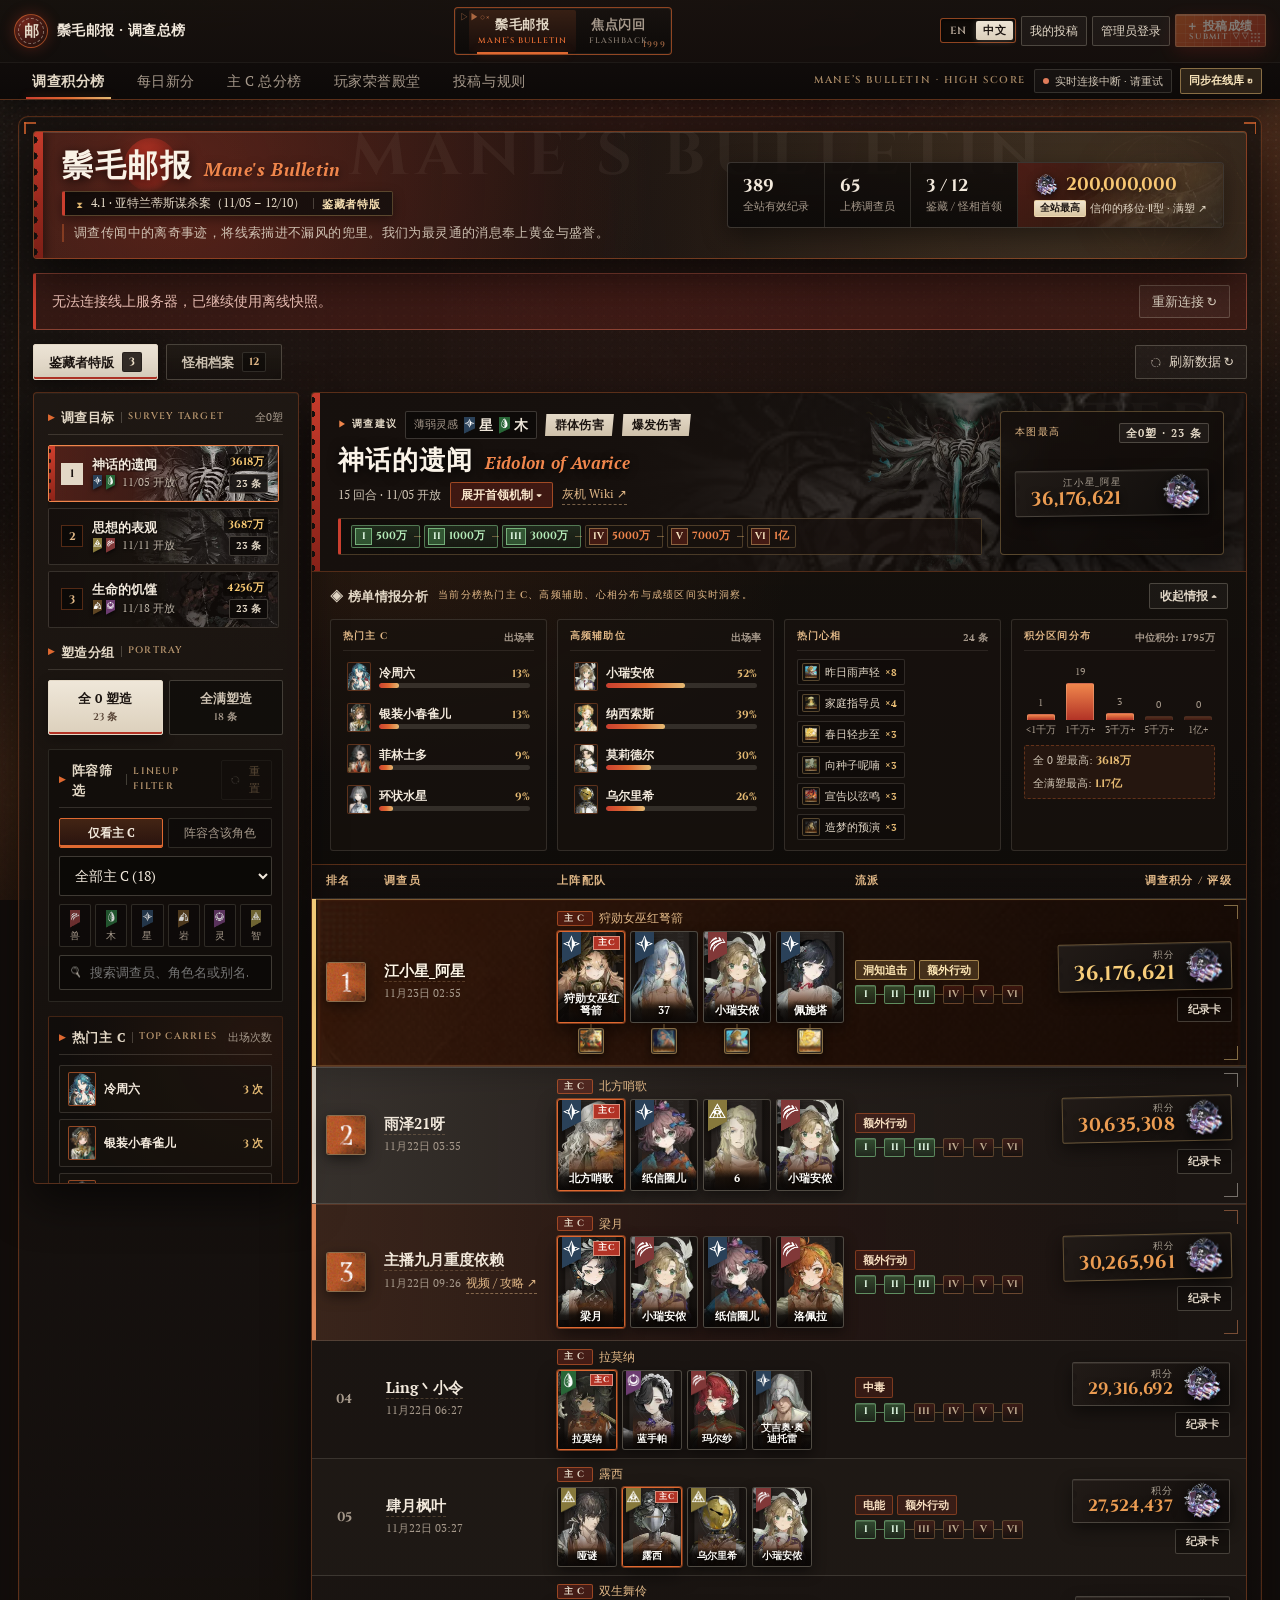
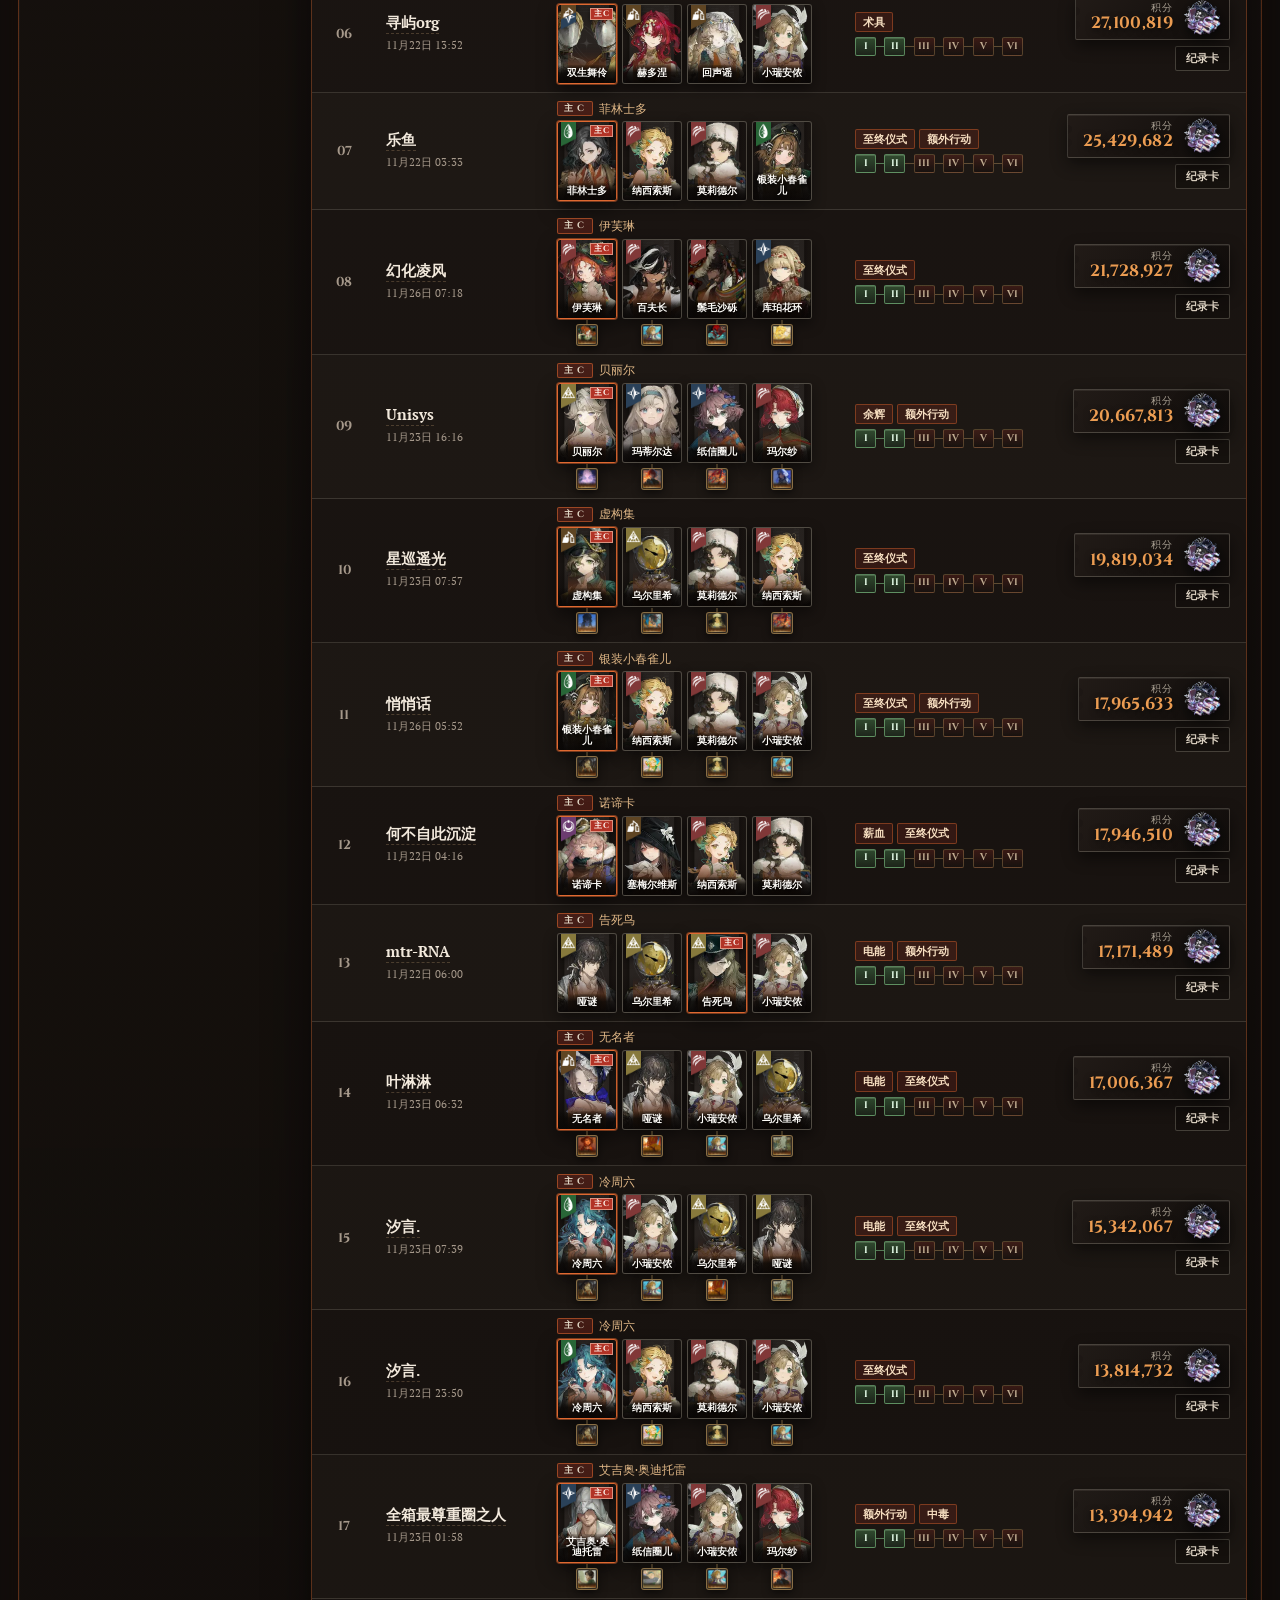
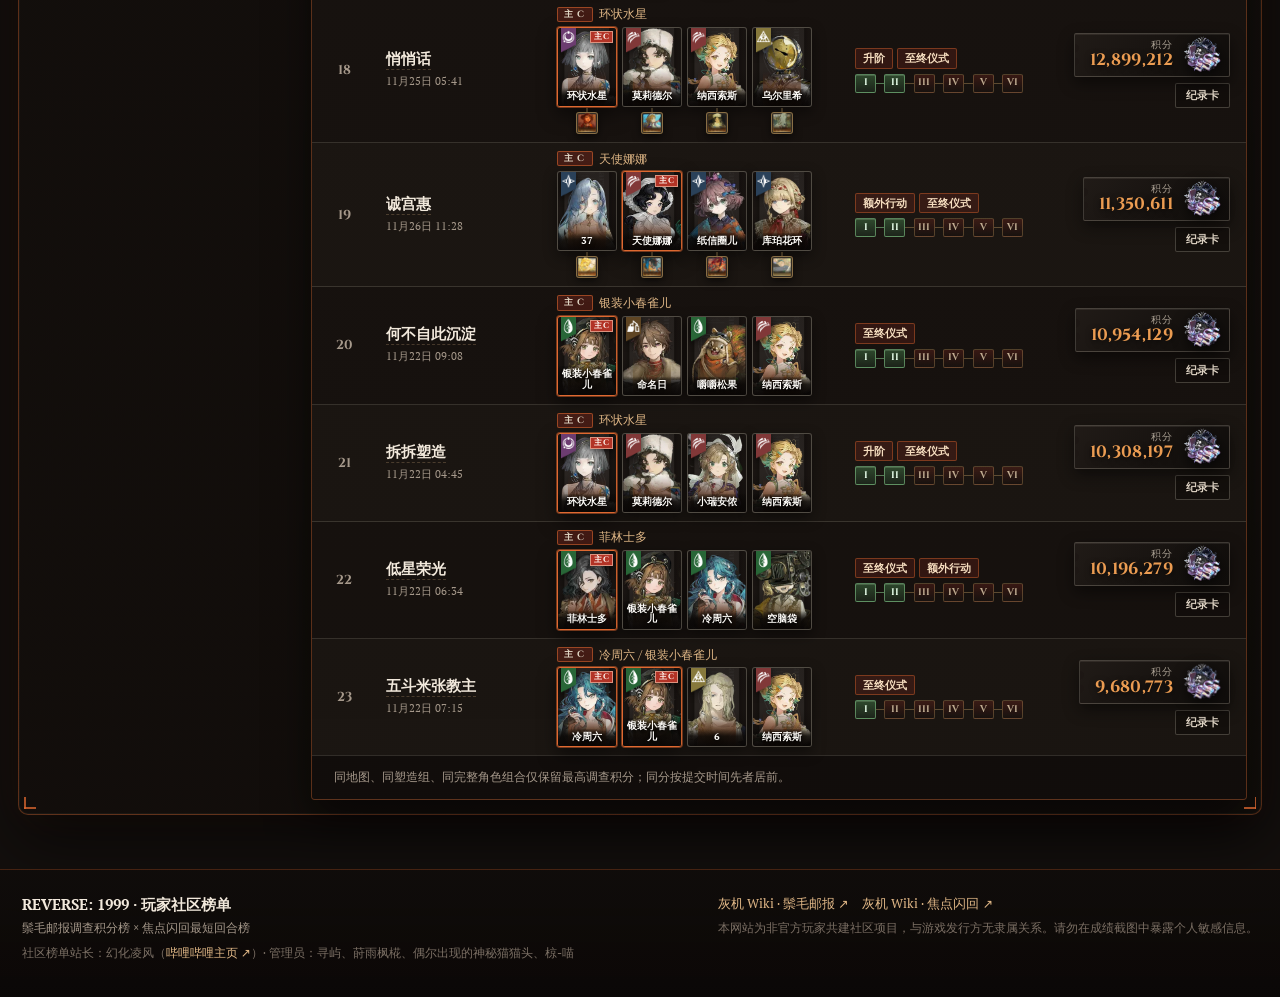
==== commit 4f188a45: "fix: mobile row layout, vertical portraits without mouth overlap, daily Main DPS badge" ====
--- a/cn.html
+++ b/cn.html
@@ -8,11 +8,11 @@
   <meta name="description" content="重返未来：1999 玩家社区榜单——融合「鬃毛邮报」调查积分榜与「焦点闪回」最短回合纪录，内置中英双语切换与实时档案库。" />
   <title>重返未来：1999 · 鬃毛邮报 &amp; 焦点闪回 玩家榜单</title>
   <link rel="icon" href="data:image/svg+xml,%3Csvg xmlns='http://www.w3.org/2000/svg' viewBox='0 0 64 64'%3E%3Ccircle cx='32' cy='32' r='30' fill='%231b1411' stroke='%23df6931' stroke-width='3'/%3E%3Ctext x='32' y='43' text-anchor='middle' font-size='32' font-family='serif' fill='%23ede4d7'%3E%E9%82%AE%3C/text%3E%3C/svg%3E" />
-  <link rel="stylesheet" href="./styles.bundle.css?v=20261127-fast2" />
-  <script src="./config.js?v=20261127-fast2"></script>
+  <link rel="stylesheet" href="./styles.bundle.css?v=20261127-fast3" />
+  <script src="./config.js?v=20261127-fast3"></script>
   <script>
     (function () {
-      var ASSET_VER = '20261127-fast2';
+      var ASSET_VER = '20261127-fast3';
       function norm(v) {
         v = String(v || '').trim().toLowerCase();
         if (!v) return '';
@@ -44,7 +44,7 @@
       }
     })();
   </script>
-  <script defer src="./app.bundle.js?v=20261127-fast2"></script>
+  <script defer src="./app.bundle.js?v=20261127-fast3"></script>
 </head>
 <body data-mode="flashback" data-lang="zh">
   <div class="arch-backdrop" aria-hidden="true"></div>
--- a/styles.bundle.css
+++ b/styles.bundle.css
@@ -1 +1 @@
-@font-face{font-family:UTTU Regular;src:url(./assets/fonts/uttu-regular-400.woff2) format("woff2");font-weight:400;font-style:normal;font-display:swap;unicode-range:U+0000-024F,U+0259,U+1E00-1EFF,U+2000-206F,U+20A0-20CF,U+2100-218F,U+2200-22FF,U+2500-26FF}@font-face{font-family:UTTU Regular;src:url(./assets/fonts/uttu-regular-700.woff2) format("woff2");font-weight:700;font-style:normal;font-display:swap;unicode-range:U+0000-024F,U+0259,U+1E00-1EFF,U+2000-206F,U+20A0-20CF,U+2100-218F,U+2200-22FF,U+2500-26FF}@font-face{font-family:UTTU Regular;src:url(./assets/fonts/uttu-regular-400-italic.woff2) format("woff2");font-weight:400;font-style:italic;font-display:swap;unicode-range:U+0000-024F,U+0259,U+1E00-1EFF,U+2000-206F,U+20A0-20CF,U+2100-218F,U+2200-22FF,U+2500-26FF}@font-face{font-family:UTTU Regular;src:url(./assets/fonts/uttu-regular-700-italic.woff2) format("woff2");font-weight:700;font-style:italic;font-display:swap;unicode-range:U+0000-024F,U+0259,U+1E00-1EFF,U+2000-206F,U+20A0-20CF,U+2100-218F,U+2200-22FF,U+2500-26FF}@font-face{font-family:Playfair Display;src:url(./assets/fonts/uttu-playfair-display-latin.woff2) format("woff2");font-weight:400 900;font-style:normal;font-display:swap;unicode-range:U+0000-024F,U+0259,U+1E00-1EFF,U+2000-206F,U+20A0-20CF,U+2100-218F,U+2200-22FF,U+2500-26FF}@font-face{font-family:Cinzel Decorative;src:url(./assets/fonts/uttu-cinzel-decorative-latin.woff2) format("woff2");font-weight:400;font-style:normal;font-display:swap;unicode-range:U+0000-024F,U+0259,U+1E00-1EFF,U+2000-206F,U+20A0-20CF,U+2100-218F,U+2200-22FF,U+2500-26FF}@font-face{font-family:UTTU Typewriter;src:url(./assets/fonts/uttu-typewriter.woff2) format("woff2");font-weight:400;font-style:normal;font-display:swap;unicode-range:U+0000-024F,U+0259,U+1E00-1EFF,U+2000-206F,U+20A0-20CF,U+2100-218F,U+2200-22FF,U+2500-26FF}@font-face{font-family:Work Sans;src:url(./assets/fonts/uttu-work-sans-latin.woff2) format("woff2");font-weight:100 900;font-style:normal;font-display:swap;unicode-range:U+0000-024F,U+0259,U+1E00-1EFF,U+2000-206F,U+20A0-20CF,U+2100-218F,U+2200-22FF,U+2500-26FF}@font-face{font-family:Cormorant Garamond;src:url(./assets/fonts/cormorant-garamond-latin-400-normal.woff2) format("woff2");font-weight:400;font-style:normal;font-display:swap;unicode-range:U+0000-024F,U+0259,U+1E00-1EFF,U+2000-206F,U+20A0-20CF,U+2100-218F,U+2200-22FF,U+2500-26FF}@font-face{font-family:Cormorant Garamond;src:url(./assets/fonts/cormorant-garamond-latin-400-italic.woff2) format("woff2");font-weight:400;font-style:italic;font-display:swap;unicode-range:U+0000-024F,U+0259,U+1E00-1EFF,U+2000-206F,U+20A0-20CF,U+2100-218F,U+2200-22FF,U+2500-26FF}@font-face{font-family:Cormorant Garamond;src:url(./assets/fonts/cormorant-garamond-latin-600-normal.woff2) format("woff2");font-weight:600;font-style:normal;font-display:swap;unicode-range:U+0000-024F,U+0259,U+1E00-1EFF,U+2000-206F,U+20A0-20CF,U+2100-218F,U+2200-22FF,U+2500-26FF}@font-face{font-family:Cormorant Garamond;src:url(./assets/fonts/cormorant-garamond-latin-600-italic.woff2) format("woff2");font-weight:600;font-style:italic;font-display:swap;unicode-range:U+0000-024F,U+0259,U+1E00-1EFF,U+2000-206F,U+20A0-20CF,U+2100-218F,U+2200-22FF,U+2500-26FF}@font-face{font-family:Cormorant Garamond;src:url(./assets/fonts/cormorant-garamond-latin-700-normal.woff2) format("woff2");font-weight:700;font-style:normal;font-display:swap;unicode-range:U+0000-024F,U+0259,U+1E00-1EFF,U+2000-206F,U+20A0-20CF,U+2100-218F,U+2200-22FF,U+2500-26FF}@font-face{font-family:Cinzel;src:url(./assets/fonts/cinzel-latin-600-normal.woff2) format("woff2");font-weight:600;font-style:normal;font-display:swap;unicode-range:U+0000-024F,U+0259,U+1E00-1EFF,U+2000-206F,U+20A0-20CF,U+2100-218F,U+2200-22FF,U+2500-26FF}@font-face{font-family:Cinzel;src:url(./assets/fonts/cinzel-latin-700-normal.woff2) format("woff2");font-weight:700;font-style:normal;font-display:swap;unicode-range:U+0000-024F,U+0259,U+1E00-1EFF,U+2000-206F,U+20A0-20CF,U+2100-218F,U+2200-22FF,U+2500-26FF}@font-face{font-family:Inter;src:url(./assets/fonts/inter-latin-400-normal.woff2) format("woff2");font-weight:400;font-style:normal;font-display:swap;unicode-range:U+0000-024F,U+0259,U+1E00-1EFF,U+2000-206F,U+20A0-20CF,U+2100-218F,U+2200-22FF,U+2500-26FF}@font-face{font-family:Inter;src:url(./assets/fonts/inter-latin-500-normal.woff2) format("woff2");font-weight:500;font-style:normal;font-display:swap;unicode-range:U+0000-024F,U+0259,U+1E00-1EFF,U+2000-206F,U+20A0-20CF,U+2100-218F,U+2200-22FF,U+2500-26FF}@font-face{font-family:Inter;src:url(./assets/fonts/inter-latin-600-normal.woff2) format("woff2");font-weight:600;font-style:normal;font-display:swap;unicode-range:U+0000-024F,U+0259,U+1E00-1EFF,U+2000-206F,U+20A0-20CF,U+2100-218F,U+2200-22FF,U+2500-26FF}:root{--bg-deep: #130f0d;--bg-surface: #181310;--bg-panel: #1d1714;--bg-panel-alt: #251e19;--bg-card-hover: #2d241e;--crimson: #b23326;--crimson-bright: #cb3f2f;--crimson-deep: #7f2118;--copper: #df6931;--copper-bright: #f0864c;--copper-light: #eba06c;--copper-italic: #d96e3c;--bronze: #c27b4f;--bronze-track: #4c392c;--gold: #e5ba73;--gold2: #c9944c;--paper-cream: #e3d8c6;--paper-light: #e7ddd0;--paper-warm: #d4c8b4;--paper-deep: #c4b59e;--paper-ink: #1b1410;--paper-ink-soft: #564234;--parchment: #f2e9dc;--ivory: #e2d7c7;--linen: #cdc2b2;--brass: #e1b887;--ink-strong: #f6efe4;--ink-body: #d6cbb9;--ink-muted: #a6998b;--ink-dim: #7b6f64;--muted: var(--ink-muted);--line: rgba(235, 224, 208, .16);--success: #82c488;--local-teal: #8cd3c8;--line-hair: rgba(236, 226, 210, .15);--line-warm: rgba(227, 216, 198, .24);--line-subtle: rgba(223, 105, 49, .34);--line-strong: rgba(223, 105, 49, .62);--accent-primary: #b83b28;--accent-glow: rgba(223, 105, 49, .34);--accent-text: #df6931;--font-serif: "UTTU Regular", "Playfair Display", Georgia, serif;--font-display: "Cinzel", "Cinzel Decorative", "UTTU Regular", Georgia, serif;--font-italic: "UTTU Regular", "Cormorant Garamond", Georgia, serif;--font-sans: "UTTU Regular", "Work Sans", "Inter", system-ui, -apple-system, sans-serif;--font-typewriter: "UTTU Typewriter", ui-monospace, SFMono-Regular, Consolas, monospace;--radius-xs: 2px;--radius-sm: 4px;--radius-frame: 10px;--radius-arch: 3px 26px 3px 26px;--shadow-panel: 0 18px 44px rgba(0, 0, 0, .56), 0 1px 0 rgba(255, 240, 220, .04) inset;--shadow-card: 0 10px 28px rgba(0, 0, 0, .44);--max-width: 1400px}body[data-lang=en]{--font-serif: "UTTU Regular", "Playfair Display", Georgia, serif;--font-display: "Cinzel", "Cinzel Decorative", "UTTU Regular", Georgia, serif;--font-italic: "UTTU Regular", "Cormorant Garamond", Georgia, serif;--font-sans: "UTTU Regular", "Work Sans", "Inter", system-ui, -apple-system, sans-serif;--font-typewriter: "UTTU Typewriter", ui-monospace, SFMono-Regular, Consolas, monospace}body[data-lang=zh]{--font-serif: "UTTU Regular", "Noto Serif SC", "Source Han Serif SC", "Songti SC", "STSong", Georgia, serif;--font-display: "Cinzel", "UTTU Regular", "Noto Serif SC", Georgia, serif;--font-italic: "UTTU Regular", "Cormorant Garamond", Georgia, serif;--font-sans: "UTTU Regular", "Work Sans", "Inter", system-ui, -apple-system, "PingFang SC", "Microsoft YaHei", sans-serif;--font-typewriter: "UTTU Typewriter", ui-monospace, SFMono-Regular, Consolas, monospace}body[data-mode=flashback]{--bg-deep: #0f1018;--bg-surface: #151621;--bg-panel: #1a1b28;--bg-panel-alt: #222334;--bg-card-hover: #292a3e;--line-subtle: rgba(229, 186, 115, .3);--line-strong: rgba(229, 186, 115, .58);--accent-primary: #c99e57;--accent-glow: rgba(229, 186, 115, .3);--accent-text: #e5ba73;--copper-italic: #e5ba73}*,*:before,*:after{box-sizing:border-box}[hidden]{display:none!important}html{scroll-behavior:smooth;color-scheme:dark;max-width:100%;overflow-x:clip}body{margin:0;min-height:100vh;max-width:100%;background-color:var(--bg-deep);color:var(--parchment);font-family:var(--font-sans);font-size:14px;line-height:1.55;overflow-x:clip;position:relative;-webkit-font-smoothing:antialiased}::-webkit-scrollbar{width:7px;height:7px}::-webkit-scrollbar-track{background:#1a1410;border-left:1px solid rgba(223,105,49,.14)}::-webkit-scrollbar-thumb{background:linear-gradient(180deg,#df6931,#a44020);border-radius:99px}::-webkit-scrollbar-thumb:hover{background:var(--copper-bright)}body[data-mode=flashback] ::-webkit-scrollbar-thumb{background:linear-gradient(180deg,#e5ba73,#9e783d)}.arch-backdrop{position:fixed;inset:0;pointer-events:none;z-index:0;background-color:#15100d;background-image:radial-gradient(ellipse 84% 48% at 50% -6%,rgba(188,56,38,.34),transparent 64%),radial-gradient(ellipse 46% 42% at 96% 18%,rgba(223,105,49,.24),transparent 62%),radial-gradient(ellipse 44% 44% at 4% 86%,rgba(214,118,52,.2),transparent 66%),linear-gradient(180deg,#18120e9e,#130e0bbd 46%,#0f0b09db),url(./assets/uttu/bg_paper.webp),url(./assets/official/discord-bg.jpg);background-position:center top,right top,left bottom,center,center bottom,center top;background-size:auto,auto,auto,auto,cover,cover;background-repeat:no-repeat;background-blend-mode:normal,screen,screen,normal,screen,normal;transition:background .35s ease}body[data-mode=flashback] .arch-backdrop{background-color:#0e0f18;background-image:radial-gradient(ellipse 78% 46% at 52% -6%,rgba(229,186,115,.22),transparent 60%),radial-gradient(ellipse 48% 46% at 90% 24%,rgba(112,88,174,.24),transparent 66%),radial-gradient(ellipse 46% 42% at 8% 82%,rgba(74,104,158,.2),transparent 64%),linear-gradient(180deg,#10111bb8,#0d0e16d1 52%,#0a0b12eb),url(./assets/uttu/bg_paper.webp),url(./assets/official/discord-bg.jpg);background-blend-mode:normal,screen,screen,normal,soft-light,normal}.halftone-layer{position:fixed;inset:0;pointer-events:none;z-index:0;background-image:radial-gradient(rgba(227,216,198,.085) 1px,transparent 1.15px),radial-gradient(rgba(223,105,49,.05) 1px,transparent 1.15px);background-size:8px 8px,16px 16px;background-position:0 0,4px 4px;mask-image:radial-gradient(ellipse 96% 86% at 50% 28%,rgba(0,0,0,.85) 36%,transparent 100%);-webkit-mask-image:radial-gradient(ellipse 96% 86% at 50% 28%,rgba(0,0,0,.85) 36%,transparent 100%)}.paper-grain{position:fixed;inset:0;pointer-events:none;z-index:0;opacity:.085;mix-blend-mode:overlay;background-image:url("data:image/svg+xml,%3Csvg viewBox='0 0 220 220' xmlns='http://www.w3.org/2000/svg'%3E%3Cfilter id='n'%3E%3CfeTurbulence type='fractalNoise' baseFrequency='0.82' numOctaves='3' stitchTiles='stitch'/%3E%3C/filter%3E%3Crect width='100%25' height='100%25' filter='url(%23n)' opacity='1'/%3E%3C/svg%3E")}.uttu-micro-icon{width:15px;height:15px;object-fit:contain;display:inline-block;flex-shrink:0;opacity:.9}.icon-btn{display:inline-flex;align-items:center;gap:6px}.search-input-wrap{position:relative}.search-input-icon{position:absolute;left:10px;top:50%;transform:translateY(-50%);width:13px;height:15px;object-fit:contain;opacity:.78;pointer-events:none}.filter-input.has-icon{padding-left:30px}:focus-visible{outline:2px solid var(--copper-bright);outline-offset:2px}button,input,select,textarea{font:inherit;color:inherit}button,a,select,input,summary{touch-action:manipulation;-webkit-tap-highlight-color:transparent}.acc-short{display:none}a{color:var(--brass);text-decoration:none}a:hover{color:var(--parchment)}.topbar{position:sticky;top:0;z-index:40;background:linear-gradient(180deg,#16110ef5,#100c0af0);backdrop-filter:blur(14px);border-bottom:1px solid rgba(223,105,49,.34);box-shadow:0 6px 24px #00000073}body[data-mode=flashback] .topbar{background:linear-gradient(180deg,#11121cf5,#0d0e16f0);border-bottom-color:#e5ba734d}.topbar-inner{max-width:var(--max-width);margin:0 auto;padding:7px 18px;display:flex;align-items:center;justify-content:space-between;gap:10px;min-width:0}.brand{display:inline-flex;align-items:center;gap:9px;flex:0 1 auto;min-width:0}.brand-seal{position:relative;width:34px;height:34px;display:grid;place-items:center;border-radius:50%;border:1px solid var(--line-strong);background:radial-gradient(circle at 30% 25%,#c43a2a85,#160e0bf5);color:var(--paper-cream);font-family:var(--font-serif);font-size:14.5px;font-weight:700;box-shadow:0 0 14px #b2332659;flex-shrink:0}body[data-mode=flashback] .brand-seal{background:radial-gradient(circle at 30% 25%,#e5ba7357,#10111af5);color:var(--gold);box-shadow:0 0 14px #e5ba7340}.seal-ring{position:absolute;inset:3px;border-radius:50%;border:1px dashed rgba(227,216,198,.5)}.brand-copy{display:flex;flex-direction:column;line-height:1.18;min-width:0}.brand-copy strong{font-family:var(--font-serif);font-size:14px;font-weight:700;letter-spacing:.03em;color:var(--parchment);white-space:nowrap;overflow:hidden;text-overflow:ellipsis}.brand-copy small{font-family:var(--font-display);font-size:8.5px;letter-spacing:.13em;color:var(--brass);opacity:.85;margin-top:2px;white-space:nowrap;overflow:hidden;text-overflow:ellipsis}.mode-switcher{position:relative;display:inline-flex;align-items:stretch;border:1px solid var(--line-strong);border-radius:var(--radius-sm);padding:2px 20px;background:linear-gradient(180deg,#18120feb,#0d0a08e6);box-shadow:inset 0 0 0 1px #e3d8c60f;gap:4px;flex-shrink:0}.frame-glyphs{position:absolute;font-family:var(--font-display);font-size:8.5px;letter-spacing:.14em;color:var(--bronze);opacity:.82;pointer-events:none;user-select:none}.frame-glyphs.left{top:3px;left:5px}.frame-glyphs.right{bottom:2px;right:5px;font-size:8px}.mode-tab{position:relative;border:0;background:transparent;padding:4px 10px 5px;cursor:pointer;display:flex;flex-direction:column;align-items:center;gap:1px;color:var(--ink-muted);border-radius:var(--radius-xs);transition:color .18s ease,background .18s ease;white-space:nowrap}.mode-tab:after{content:"";position:absolute;left:8px;right:8px;bottom:-2px;height:2px;background:var(--accent-text);box-shadow:0 0 10px var(--accent-glow);transform:scaleX(0);transition:transform .2s ease}.mode-tab:hover{color:var(--parchment);background:#e3d8c60a}.mode-tab.active{color:var(--parchment);background:linear-gradient(180deg,#df693129,#b233260f)}body[data-mode=flashback] .mode-tab.active{background:linear-gradient(180deg,#e5ba7329,#b48c4b0d)}.mode-tab.active .mode-cn{color:var(--paper-cream)}.mode-tab.active .mode-en{color:var(--accent-text);opacity:1}.mode-tab.active:after{transform:scaleX(1)}.mode-cn{font-family:var(--font-serif);font-size:13px;font-weight:700;letter-spacing:.04em}.mode-en{font-family:var(--font-display);font-size:8px;letter-spacing:.12em;opacity:.72}.top-actions{display:flex;align-items:center;gap:6px;flex-shrink:0;min-width:0}.top-actions .ghost-btn{padding:5px 9px;font-size:12px}.lang-switch{display:inline-flex;align-items:center;padding:2px;border:1px solid var(--line-strong);border-radius:3px;background:#0e0a08d9;box-shadow:inset 0 1px 3px #0000008c;gap:2px;flex-shrink:0}.lang-btn{border:0;background:transparent;color:var(--ink-muted);font-family:var(--font-display);font-size:10.5px;font-weight:700;letter-spacing:.06em;padding:3.5px 7px;border-radius:2px;cursor:pointer;line-height:1.15;white-space:nowrap;transition:all .15s ease}.lang-btn:hover:not(.active){color:var(--parchment);background:#e3d8c614}.lang-btn.active{background:linear-gradient(180deg,#eee5d6,#dcd0bc);color:var(--paper-ink);box-shadow:0 1px 6px #e3d8c640}.status-pill{display:inline-flex;align-items:center;gap:6px;padding:5px 9px;border:1px solid var(--line-hair);border-radius:var(--radius-xs);font-size:11px;color:var(--linen);background:#ffffff08;white-space:nowrap}.status-dot{width:6px;height:6px;border-radius:50%;background:var(--ink-dim);flex-shrink:0}.status-pill.online .status-dot{background:#77c27d;box-shadow:0 0 7px #77c27dc7}.status-pill.offline .status-dot{background:#e07c5a}.status-pill.is-offline-archive{border-color:#e5ba737a;background:linear-gradient(135deg,#e5ba7329,#e3d8c60f);color:#f3dcaf;box-shadow:inset 0 0 0 1px #e5ba731a}.status-pill.is-offline-archive .status-dot{background:var(--gold);box-shadow:0 0 7px #e5ba73bf}.sync-live-btn{display:inline-flex;align-items:center;justify-content:center;gap:4px;padding:3px 8px;border:1px solid rgba(229,186,115,.5);border-radius:2px;background:#e5ba7324;color:#fae6bc;font-family:var(--font-serif);font-size:11px;font-weight:600;cursor:pointer;white-space:nowrap;transition:all .15s ease}.sync-live-btn:hover{background:var(--paper-cream);color:var(--paper-ink);border-color:var(--paper-cream)}.action-cta-btn,.copper-btn{position:relative;overflow:hidden;display:inline-flex;align-items:center;justify-content:center;gap:6px;padding:7px 16px;border:1px solid rgba(244,178,134,.65);border-radius:var(--radius-xs);background-color:#c44a27;background-image:linear-gradient(rgba(255,232,210,.1) 1px,transparent 1px),linear-gradient(90deg,rgba(255,232,210,.1) 1px,transparent 1px),linear-gradient(135deg,#df6931e0,#b23326f0),url(./assets/official/btn-bg.webp);background-size:9px 9px,9px 9px,100% 100%,cover;background-position:0 0,0 0,center,center;color:#fff9f2;font-family:var(--font-serif);font-size:13px;font-weight:700;letter-spacing:.05em;cursor:pointer;white-space:nowrap;box-shadow:0 5px 18px #b233266b,inset 0 1px #fff0e040;transition:transform .14s ease,filter .14s ease,box-shadow .14s ease}.action-cta-btn:after{content:"";position:absolute;right:4px;bottom:3px;width:11px;height:11px;pointer-events:none;opacity:.62;background-image:radial-gradient(rgba(255,244,230,.95) 1px,transparent 1.2px);background-size:3.6px 3.6px}.action-cta-btn{flex-direction:column;gap:0;padding:4px 15px 4px 12px;font-size:12.5px;line-height:1.15}.cta-sub{font-family:var(--font-display);font-size:7.8px;letter-spacing:.18em;opacity:.86}body[data-mode=flashback] .action-cta-btn,body[data-mode=flashback] .copper-btn{border-color:#f6daa5b8;background-color:#c89d58;background-image:linear-gradient(rgba(22,16,8,.1) 1px,transparent 1px),linear-gradient(90deg,rgba(22,16,8,.1) 1px,transparent 1px),linear-gradient(135deg,#e7c27d,#bd904a);background-size:9px 9px,9px 9px,100% 100%;color:#18120a;box-shadow:0 5px 18px #e5ba734d,inset 0 1px #fff8e273}body[data-mode=flashback] .action-cta-btn:after{background-image:radial-gradient(rgba(24,18,10,.72) 1px,transparent 1.2px)}.action-cta-btn:hover:not(:disabled),.copper-btn:hover:not(:disabled){filter:brightness(1.1);transform:translateY(-1px);box-shadow:0 8px 22px #df693173}.action-cta-btn:disabled,.copper-btn:disabled{opacity:.45;cursor:not-allowed;transform:none}.paper-btn{display:inline-flex;align-items:center;justify-content:center;gap:6px;padding:7px 14px;border:1px solid rgba(255,248,236,.48);border-radius:var(--radius-xs);background:linear-gradient(180deg,#efe6d8,#dacdb8);color:var(--paper-ink);font-family:var(--font-serif);font-size:13px;font-weight:700;letter-spacing:.03em;cursor:pointer;white-space:nowrap;box-shadow:0 3px 10px #00000057;transition:filter .14s ease,transform .14s ease}.paper-btn:hover{filter:brightness(1.06);transform:translateY(-1px)}.ghost-btn,.outline-btn{display:inline-flex;align-items:center;justify-content:center;gap:6px;padding:6px 12px;border:1px solid var(--line-warm);border-radius:var(--radius-xs);background:#fff8ec0a;color:var(--ivory);font-size:12.5px;cursor:pointer;white-space:nowrap;transition:border-color .15s ease,background .15s ease,color .15s ease}.ghost-btn:hover:not(:disabled),.outline-btn:hover:not(:disabled){border-color:var(--line-strong);background:#df693129;color:var(--parchment)}.outline-btn.selected{border-color:var(--paper-cream);background:linear-gradient(180deg,#ebe2d3,#d9ccb7);color:var(--paper-ink);font-weight:700}body[data-mode=flashback] .outline-btn.selected{border-color:var(--gold);background:linear-gradient(180deg,#efe2c8,#dac59b);color:#19130a}.text-link-btn{display:inline-flex;align-items:center;gap:4px;border:0;background:none;padding:0;color:var(--brass);font-size:12px;cursor:pointer;border-bottom:1px dashed rgba(225,184,135,.48)}.text-link-btn:hover{color:var(--parchment);border-bottom-color:var(--parchment)}.approve-btn{padding:6px 12px;border:1px solid rgba(130,196,136,.56);border-radius:var(--radius-xs);background:#4a86523d;color:#c8f0cc;font-size:12px;cursor:pointer}.approve-btn:hover{background:#4a865261}.danger-btn{padding:6px 12px;border:1px solid rgba(217,107,82,.55);border-radius:var(--radius-xs);background:#b2332638;color:#f9bfb2;font-size:12px;cursor:pointer}.danger-btn:hover{background:#b233265c}.subnav-bar{border-top:1px solid rgba(227,216,198,.08);background:linear-gradient(180deg,#100c0ad6,#0c0908c7)}.subnav-inner{max-width:var(--max-width);margin:0 auto;padding:0 18px;display:flex;align-items:center;justify-content:space-between;gap:12px;min-width:0}.subnav-right{display:flex;align-items:center;gap:8px;flex-shrink:0;margin-left:auto}.subnav-right .status-pill{padding:3px 8px;font-size:10.5px}.subnav-tabs{display:flex;align-items:center;gap:4px;min-width:0;overflow-x:auto;scrollbar-width:none}.subnav-tabs::-webkit-scrollbar{display:none}.subnav-tab{position:relative;border:0;background:transparent;padding:8px 14px;color:var(--ink-muted);font-family:var(--font-serif);font-size:13.5px;letter-spacing:.04em;cursor:pointer;white-space:nowrap;transition:color .15s ease}.subnav-tab:hover{color:var(--parchment)}.subnav-tab.active{color:var(--paper-cream);font-weight:700}.subnav-tab.active:after{content:"";position:absolute;left:8px;right:8px;bottom:0;height:2px;background:linear-gradient(90deg,var(--crimson-bright),var(--copper),var(--gold));box-shadow:0 0 8px var(--accent-glow)}body[data-mode=flashback] .subnav-tab.active:after{background:linear-gradient(90deg,#b88c48,#e5ba73,#f6e0ae)}.subnav-meta{font-family:var(--font-display);font-size:10px;letter-spacing:.16em;color:var(--brass);opacity:.72;white-space:nowrap}.shell{position:relative;z-index:1;max-width:var(--max-width);margin:0 auto;padding:16px 18px 54px}.uttu-shell-frame{position:relative;border:1px solid rgba(223,105,49,.36);border-radius:var(--radius-frame);padding:14px;background:radial-gradient(ellipse 68% 36% at 50% 0%,rgba(178,51,38,.09),transparent 72%),linear-gradient(180deg,#181310bd,#120e0bd1);box-shadow:0 24px 64px #0000008f,0 0 0 1px #e3d8c60a inset,0 0 36px #df693114}body[data-mode=flashback] .uttu-shell-frame{border-color:#e5ba7357;background:radial-gradient(ellipse 68% 36% at 50% 0%,rgba(229,186,115,.08),transparent 72%),linear-gradient(180deg,#141521c2,#0e0f18d6);box-shadow:0 24px 64px #0009,0 0 0 1px #e5ba730d inset,0 0 36px #e5ba730f}.frame-corner{position:absolute;width:14px;height:14px;pointer-events:none;z-index:4}.frame-corner:before,.frame-corner:after{content:"";position:absolute;background:var(--accent-text);opacity:.75}.frame-corner.tl{top:5px;left:5px}.frame-corner.tl:before{top:0;left:0;width:12px;height:1.5px}.frame-corner.tl:after{top:0;left:0;width:1.5px;height:12px}.frame-corner.tr{top:5px;right:5px}.frame-corner.tr:before{top:0;right:0;width:12px;height:1.5px}.frame-corner.tr:after{top:0;right:0;width:1.5px;height:12px}.frame-corner.bl{bottom:5px;left:5px}.frame-corner.bl:before{bottom:0;left:0;width:12px;height:1.5px}.frame-corner.bl:after{bottom:0;left:0;width:1.5px;height:12px}.frame-corner.br{bottom:5px;right:5px}.frame-corner.br:before{bottom:0;right:0;width:12px;height:1.5px}.frame-corner.br:after{bottom:0;right:0;width:1.5px;height:12px}.masthead{position:relative;overflow:hidden;border:1px solid rgba(223,105,49,.42);border-radius:var(--radius-sm);padding:16px 22px 16px 28px;margin-bottom:14px;background:radial-gradient(circle at 12% 38%,rgba(188,52,36,.34),transparent 44%),radial-gradient(circle at 86% 42%,rgba(229,186,115,.16),transparent 50%),linear-gradient(120deg,#281c16f5,#1a1310f5 54%,#221813f2);box-shadow:var(--shadow-panel),inset 0 1px #ebdcc61f;display:grid;grid-template-columns:minmax(0,1.15fr) auto;gap:14px 22px;align-items:center}.masthead:before{content:"";position:absolute;left:0;top:0;bottom:0;width:9px;z-index:2;background:radial-gradient(circle at 0 8px,var(--bg-deep) 3.4px,transparent 3.8px) 0 0 / 9px 16px repeat-y,linear-gradient(180deg,#c63b2b,#99281d 55%,#7c1f16);box-shadow:2px 0 10px #00000073}.masthead:after{content:"";position:absolute;right:-30px;top:-54px;width:240px;height:240px;background:url(./assets/official/pop-light.webp) center / contain no-repeat;opacity:.16;pointer-events:none;z-index:0}body[data-mode=flashback] .masthead{border-color:#e5ba736b;background:radial-gradient(circle at 14% 36%,rgba(114,92,178,.24),transparent 46%),radial-gradient(circle at 84% 48%,rgba(229,186,115,.2),transparent 50%),linear-gradient(122deg,#1c1a2af7,#13131ef7 56%,#1a1826f5)}body[data-mode=flashback] .masthead:before{background:radial-gradient(circle at 0 8px,var(--bg-deep) 3.4px,transparent 3.8px) 0 0 / 9px 16px repeat-y,linear-gradient(180deg,#e5ba73,#b78a45 55%,#7d5d2b)}.astrolabe-ornament{position:absolute;right:360px;top:50%;width:210px;height:210px;transform:translateY(-50%);border-radius:50%;border:1px dashed rgba(229,186,115,.22);background:radial-gradient(circle,transparent 58%,rgba(229,186,115,.08) 59%,transparent 61%),url(./assets/official/pop-light.webp) center / 88% no-repeat;opacity:.34;pointer-events:none;z-index:0}.astrolabe-ornament:before{content:"";position:absolute;inset:24px;border-radius:50%;border:1px solid rgba(229,186,115,.2)}.masthead-stencil{position:absolute;left:26%;top:-8px;font-family:var(--font-display);font-size:62px;font-weight:700;letter-spacing:.12em;color:#ebe0ce0e;line-height:1;pointer-events:none;user-select:none;white-space:nowrap;z-index:0}.masthead>*:not(.masthead-stencil):not(.astrolabe-ornament){min-width:0;position:relative;z-index:2}.masthead-identity{display:flex;flex-direction:column;align-items:flex-start;gap:7px}.masthead-title-row{position:relative;display:flex;flex-wrap:wrap;align-items:baseline;gap:4px 12px}.masthead-title-row .title-seal-orb{position:absolute;left:62px;top:-10px;width:54px;height:54px;border-radius:50%;background:radial-gradient(circle at 42% 40%,rgba(212,58,42,.88) 0%,rgba(178,45,32,.44) 56%,transparent 72%);filter:drop-shadow(0 0 12px rgba(178,51,38,.45));pointer-events:none;z-index:0}body[data-mode=flashback] .masthead-title-row .title-seal-orb{background:radial-gradient(circle at 42% 40%,rgba(229,186,115,.56) 0%,rgba(182,138,68,.2) 60%,transparent 74%);filter:drop-shadow(0 0 12px rgba(229,186,115,.3))}.masthead h1{position:relative;z-index:1;margin:0;font-family:var(--font-serif);font-size:clamp(24px,2.5vw,31px);font-weight:700;letter-spacing:.05em;color:#f9f2e6;text-shadow:0 3px 12px rgba(0,0,0,.78),0 1px 0 rgba(178,51,38,.3);line-height:1.1}.masthead-en{position:relative;z-index:1;font-family:var(--font-italic);font-style:italic;font-size:18px;font-weight:600;letter-spacing:.03em;color:var(--copper-bright);text-shadow:0 2px 8px rgba(0,0,0,.65)}body[data-mode=flashback] .masthead-en{color:var(--gold)}.masthead-edition-ribbon,.edition-pill{display:inline-flex;flex-wrap:wrap;align-items:center;gap:8px;padding:4px 12px;border:1px solid rgba(229,186,115,.32);border-left:3px solid var(--crimson-bright);border-radius:var(--radius-xs);background:linear-gradient(90deg,#0a0807e0,#140f0dd6);font-size:11.5px;color:var(--paper-cream);line-height:1.3;box-shadow:0 4px 12px #00000061}body[data-mode=flashback] .masthead-edition-ribbon,body[data-mode=flashback] .edition-pill{border-left-color:var(--gold);background:linear-gradient(90deg,#0a0b12e6,#161622db)}.edition-hourglass{color:var(--gold);font-size:12px;line-height:1}.edition-sep{width:1px;height:11px;background:#e3d8c640}.edition-badge-text{font-family:var(--font-serif);font-weight:700;color:#f6dfb2;letter-spacing:.06em;text-transform:uppercase;font-size:11px}.masthead-motto{margin:1px 0 0;padding-left:10px;border-left:2px solid rgba(223,105,49,.45);font-family:var(--font-italic);font-style:italic;font-size:14px;line-height:1.38;color:var(--ivory);opacity:.88;max-width:640px}body[data-lang=zh] .masthead-motto{font-family:var(--font-serif);font-style:normal;font-size:12.5px;letter-spacing:.03em}body[data-mode=flashback] .masthead-motto{border-left-color:#e5ba7373}.masthead-metrics{display:flex;align-items:stretch;border:1px solid rgba(227,216,198,.2);border-radius:var(--radius-sm);background:linear-gradient(180deg,#100c0adb,#0b0908e6);overflow:hidden;flex-shrink:0;box-shadow:0 8px 24px #0000006b}body[data-mode=flashback] .masthead-metrics{background:linear-gradient(180deg,#0f1019e0,#0b0c13eb)}.mstat-cell{position:relative;padding:10px 15px;border-right:1px solid var(--line-hair);display:flex;flex-direction:column;justify-content:center;min-width:0;text-align:left;background:transparent;border-top:0;border-bottom:0;border-left:0}.mstat-cell:last-child{border-right:0}.mstat-cell strong{display:block;font-family:var(--font-display);font-size:17px;font-weight:700;color:var(--parchment);font-variant-numeric:tabular-nums;line-height:1.15;white-space:nowrap}.mstat-cell small{display:flex;align-items:center;gap:4px;font-size:10.5px;color:var(--ink-muted);margin-top:3px;white-space:nowrap}.mstat-jump,.mstat-cell.mstat-jump.is-peak-card{position:relative;overflow:hidden;cursor:pointer;min-width:196px;padding:10px 16px;background:radial-gradient(circle at 86% 24%,rgba(229,186,115,.22),transparent 62%),linear-gradient(135deg,#b2332657,#df693129 55%,#140e0beb);transition:background .18s ease,box-shadow .18s ease,transform .14s ease}.peak-card-art{position:absolute;inset:0;background-size:cover;background-position:85% 24%;opacity:.24;mask-image:linear-gradient(90deg,transparent 10%,rgba(0,0,0,.85) 100%);-webkit-mask-image:linear-gradient(90deg,transparent 10%,rgba(0,0,0,.85) 100%);pointer-events:none;z-index:0}.mstat-jump>*:not(.peak-card-art){position:relative;z-index:1}.peak-card-top{display:flex;align-items:center;gap:8px}.peak-mini-grade{width:24px;height:24px;object-fit:contain;flex-shrink:0;filter:drop-shadow(0 2px 5px rgba(0,0,0,.65))}.mstat-jump strong{font-size:18px;color:#f7c773;text-shadow:0 2px 8px rgba(0,0,0,.65)}.mstat-jump small{color:var(--paper-cream)}.mstat-jump:hover{background:radial-gradient(circle at 86% 24%,rgba(229,186,115,.32),transparent 62%),linear-gradient(135deg,#cc3e2a70,#df69313d);box-shadow:inset 0 0 0 1px var(--copper-bright)}body[data-mode=flashback] .mstat-jump,body[data-mode=flashback] .mstat-cell.mstat-jump.is-peak-card{background:radial-gradient(circle at 86% 24%,rgba(229,186,115,.26),transparent 60%),linear-gradient(135deg,#e5ba7338,#181826eb)}body[data-mode=flashback] .mstat-jump:hover{box-shadow:inset 0 0 0 1px var(--gold)}.jump-tag{display:inline-block;padding:1px 5px;border:1px solid rgba(240,210,155,.52);border-radius:2px;font-size:9.5px;font-weight:700;color:var(--paper-ink);background:linear-gradient(180deg,#f0e4ce,#dac6a2);line-height:1.3;white-space:nowrap;flex-shrink:0}.jump-desc{min-width:0;overflow:hidden;text-overflow:ellipsis}.global-notice{margin-bottom:14px;padding:11px 16px;border:1px solid rgba(229,186,115,.42);border-left:3px solid var(--gold);border-radius:var(--radius-xs);background:linear-gradient(90deg,#e5ba7324,#201812d9);color:#f4dfba;display:flex;align-items:center;justify-content:space-between;gap:12px}.global-notice.is-error{border-color:#d96b5280;border-left-color:var(--crimson-bright);background:#a8332833;color:#f6c9be}.ig-heading{display:flex;align-items:center;justify-content:space-between;gap:8px;margin-bottom:10px;padding-bottom:7px;border-bottom:1px solid rgba(227,216,198,.16)}.ig-heading-left{display:inline-flex;align-items:center;gap:6px;min-width:0}.ig-tri{font-size:9px;color:var(--accent-text);line-height:1}.ig-cn{font-family:var(--font-serif);font-size:13px;font-weight:700;color:var(--paper-cream);letter-spacing:.04em}.ig-bar{width:1px;height:11px;background:#e3d8c63d}.ig-en{font-family:var(--font-display);font-size:9.5px;letter-spacing:.13em;color:var(--brass);opacity:.8;text-transform:uppercase}.ig-right{font-size:11px;color:var(--ink-muted);white-space:nowrap}.section-bar{display:flex;flex-wrap:wrap;align-items:center;justify-content:space-between;gap:10px;margin-bottom:12px}.section-tabs{display:inline-flex;flex-wrap:wrap;gap:8px}.fb-version-picker{display:flex;align-items:center;gap:10px;flex-wrap:wrap;flex:1;min-width:0}.fb-version-label{font-size:12.5px;color:var(--brass);font-family:var(--font-serif);font-weight:600;white-space:nowrap}.filter-select.fb-version-select{width:auto;min-width:240px;max-width:100%}.mobile-filter-toggle{display:none}.cell-metric-sub{font-size:11px;color:var(--ink-muted)}.section-tab-btn{display:inline-flex;align-items:center;gap:8px;padding:7px 15px;border:1px solid var(--line-warm);border-radius:var(--radius-xs);background:linear-gradient(180deg,#221b16eb,#181310f0);color:var(--linen);font-family:var(--font-serif);font-size:13px;font-weight:600;cursor:pointer;transition:all .16s ease}.section-tab-btn:hover{border-color:var(--line-strong);color:var(--parchment);background:#2e231cf2}.section-tab-btn.active{border-color:var(--paper-cream);background:linear-gradient(180deg,#ece3d5,#dad0be);color:var(--paper-ink);font-weight:700;box-shadow:0 4px 14px #00000061,inset 0 -2px 0 var(--crimson)}body[data-mode=flashback] .section-tab-btn.active{border-color:var(--gold);background:linear-gradient(180deg,#efe4cc,#d8c49e);color:#19130a;box-shadow:0 4px 14px #0000006b,inset 0 -2px #9f7736}.tab-count{font-family:var(--font-display);font-size:10.5px;font-weight:700;padding:1px 6px;border:1px solid var(--line-hair);border-radius:2px;background:#0000005c;color:var(--brass)}.section-tab-btn.active .tab-count{background:#1b1410e0;border-color:#1b141080;color:#f6e7cf}.board-grid{display:grid;grid-template-columns:276px minmax(0,1fr);gap:14px;align-items:start}.board-grid>*{min-width:0}.sidebar-panel{position:sticky;top:94px;min-width:0;max-width:100%;max-height:calc(100vh - 108px);max-height:calc(100dvh - 108px);overflow-y:auto;overflow-x:hidden;overscroll-behavior-y:contain;scrollbar-gutter:stable;border:1px solid rgba(223,105,49,.3);border-radius:var(--radius-sm);background:linear-gradient(180deg,#1f1814f0,#16110ef5);padding:14px 10px 14px 14px;display:flex;flex-direction:column;gap:14px;box-shadow:var(--shadow-panel)}.sidebar-panel>*{flex-shrink:0}.sidebar-panel::-webkit-scrollbar{width:5px}body[data-mode=flashback] .sidebar-panel{border-color:#e5ba7347;background:linear-gradient(180deg,#1a1b28f2,#13141ef5)}.dossier-list{display:flex;flex-direction:column;gap:6px;max-height:332px;overflow-y:auto;padding-right:4px}.dossier-item{position:relative;overflow:hidden;flex-shrink:0;min-height:54px;width:100%;text-align:left;border:1px solid rgba(227,216,198,.16);border-radius:var(--radius-xs);background:linear-gradient(100deg,#140f0ceb,#1c1511db);padding:8px 10px 8px 12px;cursor:pointer;display:flex;align-items:center;gap:9px;transition:all .18s ease}.dossier-item.active:before{content:"";position:absolute;left:0;top:0;bottom:0;width:6px;z-index:3;background:radial-gradient(circle at 0 5px,var(--bg-panel) 2px,transparent 2.3px) 0 0 / 6px 10px repeat-y,linear-gradient(180deg,#cf3f2d,#8d2318)}body[data-mode=flashback] .dossier-item.active:before{background:radial-gradient(circle at 0 5px,var(--bg-panel) 2px,transparent 2.3px) 0 0 / 6px 10px repeat-y,linear-gradient(180deg,#e5ba73,#9c7538)}.dossier-item>*:not(.dossier-boss-art){position:relative;z-index:2}.dossier-boss-art{position:absolute;top:0;right:0;bottom:0;width:64%;background-size:cover;background-repeat:no-repeat;opacity:.48;filter:contrast(1.06) saturate(1.06);z-index:0;pointer-events:none;mask-image:linear-gradient(90deg,transparent 0%,rgba(0,0,0,.82) 48%,#000 100%);-webkit-mask-image:linear-gradient(90deg,transparent 0%,rgba(0,0,0,.82) 48%,#000 100%);transition:opacity .18s ease,transform .25s ease}.dossier-item:hover{border-color:var(--line-strong);background:var(--bg-card-hover);transform:translate(2px)}.dossier-item:hover .dossier-boss-art{opacity:.68;transform:scale(1.05)}.dossier-item.active{border-color:var(--copper-bright);background:linear-gradient(95deg,#b2332657,#221813f0);box-shadow:0 6px 18px #0000006b,inset 0 0 0 1px #f0864c38}.dossier-item.active .dossier-boss-art{opacity:.78}body[data-mode=flashback] .dossier-item.active{border-color:var(--gold);background:linear-gradient(95deg,#e5ba733d,#1a1a28f0);box-shadow:0 6px 18px #00000075,inset 0 0 0 1px #e5ba7333}.survey-num-box{width:22px;height:22px;flex-shrink:0;display:grid;place-items:center;border:1px solid var(--line-subtle);background:#0a0807cc;font-family:var(--font-display);font-size:11px;font-weight:700;font-variant-numeric:tabular-nums;color:var(--brass)}.dossier-item.active .survey-num-box{border-color:var(--paper-cream);background:var(--paper-cream);color:var(--paper-ink)}.dossier-main{min-width:0;flex:1;display:flex;flex-direction:column;gap:2px}.dossier-name{font-family:var(--font-serif);font-size:12.5px;font-weight:700;line-height:1.24;color:var(--parchment);display:-webkit-box;-webkit-line-clamp:2;-webkit-box-orient:vertical;overflow:hidden;text-shadow:0 1px 4px rgba(0,0,0,.85)}.dossier-meta-line{display:flex;align-items:center;gap:6px;min-width:0}.dossier-sub{font-size:10.5px;color:var(--ivory);opacity:.82;white-space:nowrap;overflow:hidden;text-overflow:ellipsis;text-shadow:0 1px 3px rgba(0,0,0,.9)}.dossier-aff-icons{display:inline-flex;align-items:center;gap:2px;flex-shrink:0}.dossier-aff-icons img{width:11px;height:15px;object-fit:contain;filter:drop-shadow(0 1px 2px rgba(0,0,0,.85))}.dossier-right-col{display:flex;flex-direction:column;align-items:flex-end;gap:3px;flex-shrink:0}.dossier-badge{font-family:var(--font-sans);font-size:10px;font-weight:600;padding:1px 6px;border:1px solid rgba(227,216,198,.24);border-radius:2px;color:var(--paper-cream);flex-shrink:0;font-variant-numeric:tabular-nums;background:#0c0908db;backdrop-filter:blur(4px)}.dossier-peak-preview{font-family:var(--font-display);font-size:10.5px;font-weight:700;font-variant-numeric:tabular-nums;color:#f6c873;padding:0 4px;border-radius:2px;background:#0e0a08d1;text-shadow:0 1px 3px rgba(0,0,0,.9);white-space:nowrap}.segmented-toggle{display:grid;grid-template-columns:1fr 1fr;gap:6px}.seg-btn{padding:8px;border:1px solid var(--line-warm);border-radius:var(--radius-xs);background:#0e0b09a3;color:var(--linen);font-family:var(--font-serif);font-size:12.5px;font-weight:600;cursor:pointer;display:flex;flex-direction:column;align-items:center;gap:2px;transition:all .16s ease}.seg-btn small{font-family:var(--font-display);font-size:10px;color:var(--ink-muted)}.seg-btn:hover:not(.active){border-color:var(--line-strong);color:var(--parchment);background:#df69311f}.seg-btn.active{border-color:var(--paper-cream);background:linear-gradient(180deg,#efe7d9,#dcd0bc);color:var(--paper-ink);font-weight:700;box-shadow:0 4px 12px #0000005c,inset 0 -2px 0 var(--crimson)}.seg-btn.active small{color:var(--paper-ink-soft);font-weight:600}body[data-mode=flashback] .seg-btn.active{border-color:var(--gold);background:linear-gradient(180deg,#f0e4cc,#dbc69f);color:#19130a;box-shadow:0 4px 12px #0006,inset 0 -2px #9f7736}.lineup-filter-box{padding:10px 10px 11px;border:1px solid rgba(227,216,198,.12);border-radius:var(--radius-xs);background:#0c09087a}body[data-mode=flashback] .lineup-filter-box{background:#0c0d168a}.filter-reset-btn{display:inline-flex;align-items:center;gap:4px;padding:2px 7px;border:1px solid var(--line-subtle);border-radius:var(--radius-xs);background:#b233262e;color:var(--brass);font-size:11px;cursor:pointer;transition:all .14s ease}.filter-reset-btn img{width:12px;height:12px;object-fit:contain}.filter-reset-btn:hover:not(:disabled){border-color:var(--accent-text);color:var(--parchment);background:#b233265c}.filter-reset-btn:disabled{opacity:.34;cursor:default;background:transparent;border-color:var(--line-hair)}.role-mode-toggle{display:grid;grid-template-columns:1fr 1fr;gap:5px;margin-bottom:8px}.role-pill{padding:5px 8px;border:1px solid var(--line-hair);border-radius:var(--radius-xs);background:#0e0b099e;color:var(--ink-muted);font-family:var(--font-serif);font-size:11.5px;cursor:pointer;transition:all .14s ease}.role-pill:hover{border-color:var(--line-strong);color:var(--parchment)}.role-pill.active{border-color:var(--accent-text);background:linear-gradient(180deg,#df69313d,#b2332624);color:var(--parchment);font-weight:700;box-shadow:inset 0 -2px 0 var(--accent-text)}body[data-mode=flashback] .role-pill.active{background:#e5ba7338;color:#fff2d4}.aff-filter-row{display:grid;grid-template-columns:repeat(6,minmax(0,1fr));gap:4px;margin-bottom:8px}.aff-filter-btn{display:flex;flex-direction:column;align-items:center;justify-content:center;gap:2px;padding:5px 2px;border:1px solid var(--line-hair);border-radius:var(--radius-xs);background:#0e0b099e;color:var(--ink-muted);font-size:10px;line-height:1.1;cursor:pointer;transition:all .14s ease}.aff-filter-btn img{width:14px;height:18px;object-fit:contain;opacity:.82}.aff-filter-btn:hover{border-color:var(--line-strong);color:var(--parchment)}.aff-filter-btn:hover img,.aff-filter-btn.active img{opacity:1;transform:scale(1.06)}.aff-filter-btn.active{border-color:var(--accent-text);background:#df693142;color:var(--paper-cream);font-weight:700;box-shadow:0 0 10px #df69314d,inset 0 -2px 0 var(--accent-text)}body[data-mode=flashback] .aff-filter-btn.active{background:#e5ba733d;box-shadow:0 0 10px #e5ba7342,inset 0 -2px 0 var(--gold)}.filter-select,.filter-input{width:100%;padding:7px 10px;border:1px solid var(--line-warm);border-radius:var(--radius-xs);background:#0c0908b8;color:var(--parchment);font-size:12.5px}.filter-select:focus,.filter-input:focus{border-color:var(--accent-text);outline:none;box-shadow:0 0 0 2px #df69312e}.sidebar-meta-widget{padding:10px 10px 11px;border:1px solid rgba(223,105,49,.24);border-radius:var(--radius-xs);background:radial-gradient(circle at 90% 10%,rgba(223,105,49,.1),transparent 60%),#0e0b098f}body[data-mode=flashback] .sidebar-meta-widget{border-color:#e5ba733d;background:radial-gradient(circle at 90% 10%,rgba(229,186,115,.08),transparent 60%),#0d0e1799}.meta-carry-list{display:flex;flex-direction:column;gap:6px}.meta-carry-row{width:100%;border:1px solid var(--line-hair);border-radius:var(--radius-xs);background:#18130fb8;padding:6px 8px;display:flex;align-items:center;gap:8px;text-align:left;cursor:pointer;transition:all .15s ease}.meta-carry-row:hover{border-color:var(--line-strong);background:#b233262e;transform:translate(2px)}.meta-carry-row.active{border-color:var(--accent-text);background:linear-gradient(90deg,#df693142,#1c1511e6);box-shadow:inset 2px 0 0 var(--accent-text)}.meta-carry-avatar{position:relative;width:28px;height:34px;border-radius:2px;overflow:hidden;border:1px solid var(--line-strong);background:#1a1512;flex-shrink:0}.meta-carry-avatar img{width:100%;height:100%;object-fit:cover;object-position:50% 8%;display:block}.meta-carry-info{min-width:0;flex:1;display:flex;flex-direction:column;gap:4px}.meta-carry-top{display:flex;align-items:baseline;justify-content:space-between;gap:6px}.meta-carry-name{font-family:var(--font-serif);font-size:12px;font-weight:700;color:var(--parchment);white-space:nowrap;overflow:hidden;text-overflow:ellipsis}.meta-carry-count{font-family:var(--font-display);font-size:10.5px;font-weight:700;color:var(--gold);font-variant-numeric:tabular-nums;white-space:nowrap;flex-shrink:0}.meta-carry-bar-track{display:block;width:100%;height:5px;border-radius:99px;background:#ebe0d024;overflow:hidden}.meta-carry-bar-fill{display:block;height:100%;border-radius:99px;background:linear-gradient(90deg,var(--crimson-bright),var(--copper),var(--gold));transition:width .28s ease}body[data-mode=flashback] .meta-carry-bar-fill{background:linear-gradient(90deg,#a67d3d,#e5ba73,#f8e2b2)}.sidebar-note{padding:9px 11px;border:1px solid var(--line-hair);border-left:3px solid var(--crimson);border-radius:var(--radius-xs);background:#0c090870;font-size:11.5px;color:var(--ink-muted);line-height:1.5}body[data-mode=flashback] .sidebar-note{border-left-color:var(--gold)}.board-panel{border:1px solid rgba(223,105,49,.34);border-radius:var(--radius-sm);background:linear-gradient(180deg,#1d1714f5,#16110efa);box-shadow:var(--shadow-panel);overflow:hidden}body[data-mode=flashback] .board-panel{border-color:#e5ba7352;background:linear-gradient(180deg,#191a27f5,#12131dfa)}.board-header{position:relative;overflow:hidden;padding:15px 22px 14px;border-bottom:1px solid rgba(223,105,49,.3);background:radial-gradient(ellipse 62% 110% at 14% 0%,rgba(178,51,38,.2),transparent 72%),linear-gradient(180deg,rgba(255,244,228,.03),transparent);display:flex;flex-wrap:wrap;align-items:center;justify-content:space-between;gap:12px 18px}.board-header.has-boss-art,.board-header.has-fb-art{min-height:178px;padding:18px 22px 16px 26px;align-items:stretch;justify-content:space-between;background:#17120f}.board-header.has-fb-art{background:#141522;border-bottom-color:#e5ba7357}.boss-stamp-edge,.board-header.has-boss-art:before,.board-header.has-fb-art:before{content:"";position:absolute;left:0;top:0;bottom:0;width:8px;z-index:4;background:radial-gradient(circle at 0 7px,var(--bg-deep) 3px,transparent 3.4px) 0 0 / 8px 14px repeat-y,linear-gradient(180deg,#c63b2b,#862118)}.board-header.has-fb-art:before,body[data-mode=flashback] .boss-stamp-edge{background:radial-gradient(circle at 0 7px,var(--bg-deep) 3px,transparent 3.4px) 0 0 / 8px 14px repeat-y,linear-gradient(180deg,#e5ba73,#8f6b33)}.board-header>.board-title-stack,.board-header>.board-header-right,.board-header>.boss-peak-widget{position:relative;z-index:4}.boss-header-backdrop{position:absolute;top:0;right:0;bottom:0;width:68%;background-size:cover;background-position:62% 24%;background-repeat:no-repeat;opacity:.56;filter:saturate(1.06) contrast(1.08);z-index:0;pointer-events:none;mask-image:linear-gradient(90deg,transparent 0%,rgba(0,0,0,.78) 34%,#000 100%);-webkit-mask-image:linear-gradient(90deg,transparent 0%,rgba(0,0,0,.78) 34%,#000 100%)}.board-header.has-boss-art:not(:has(.boss-header-cutout)) .boss-header-backdrop,.board-header.has-fb-art .boss-header-backdrop{opacity:.7}.boss-wanted-wm{position:absolute;right:22px;top:4px;font-family:var(--font-display);font-size:56px;font-weight:700;letter-spacing:.14em;color:#f2e8d616;line-height:1;z-index:1;pointer-events:none;user-select:none}.boss-header-cutout{position:absolute;right:210px;top:-8px;height:205px;width:auto;max-width:44%;object-fit:contain;object-position:center top;opacity:.92;z-index:2;pointer-events:none;filter:drop-shadow(0 6px 22px rgba(0,0,0,.8));mask-image:linear-gradient(180deg,#000 72%,transparent 100%);-webkit-mask-image:linear-gradient(180deg,#000 72%,transparent 100%)}.boss-header-scrim{position:absolute;inset:0;z-index:3;pointer-events:none;background:linear-gradient(90deg,#16100df7,#16100ddb 38%,#16100d57 70%,#16100db8),linear-gradient(180deg,#16100d24,#16100d8f)}.board-header.has-fb-art .boss-header-scrim{background:linear-gradient(90deg,#12131ef7,#12131ed9 40%,#12131e52 72%,#12131ec2),linear-gradient(180deg,#12131e24,#12131e94)}body[data-mode=flashback] .board-header:not(.has-fb-art){border-bottom-color:#e5ba7347;background:radial-gradient(ellipse 62% 110% at 14% 0%,rgba(229,186,115,.14),transparent 72%),linear-gradient(180deg,rgba(255,255,255,.025),transparent)}.board-title-stack{display:flex;flex-direction:column;justify-content:center;gap:6px;min-width:0;flex:1 1 380px}.board-survey-tag{display:inline-flex;align-items:center;gap:7px;font-family:var(--font-display);font-size:10px;letter-spacing:.14em;color:var(--brass);text-transform:uppercase}.boss-tips-row{display:flex;flex-wrap:wrap;align-items:center;gap:6px 8px}.boss-tips-label{display:inline-flex;align-items:center;gap:5px;font-family:var(--font-display);font-size:10px;font-weight:700;letter-spacing:.12em;color:var(--paper-cream);text-transform:uppercase}.boss-tips-label:before{content:"▶";font-size:8px;color:var(--copper-bright)}.tip-paper-tag{display:inline-flex;align-items:center;padding:2px 10px;background:linear-gradient(180deg,#e5dac8,#cfc1aa);color:var(--paper-ink);font-family:var(--font-serif);font-size:11.5px;font-weight:700;letter-spacing:.02em;clip-path:polygon(2% 0,100% 0,97% 100%,0 100%);box-shadow:0 2px 6px #0006}.boss-headline-wrap{position:relative;display:inline-flex;flex-wrap:wrap;align-items:baseline;gap:4px 12px}.board-title-stack h2{margin:0;font-family:var(--font-serif);font-size:clamp(21px,2.2vw,26px);font-weight:700;letter-spacing:.04em;color:#faf3e8;text-shadow:0 2px 12px rgba(0,0,0,.85);line-height:1.12}.boss-en-sub{font-family:var(--font-italic);font-style:italic;font-size:17px;font-weight:600;color:var(--copper-bright);letter-spacing:.02em;text-shadow:0 2px 8px rgba(0,0,0,.85)}body[data-mode=flashback] .boss-en-sub{color:var(--gold)}.boss-quick-glance{display:flex;flex-wrap:wrap;align-items:center;gap:6px 9px;font-size:11.5px;color:var(--ivory)}.glance-weakness{display:inline-flex;align-items:center;gap:5px;padding:2px 8px;border:1px solid rgba(227,216,198,.22);border-radius:var(--radius-xs);background:#0c0908c7}.glance-label{color:var(--ink-muted);font-size:11px}.glance-aff-chip{display:inline-flex;align-items:center;gap:3px;font-family:var(--font-serif);font-weight:600;color:var(--parchment)}.glance-aff-chip img{width:13px;height:17px;object-fit:contain}.glance-tags{color:var(--paper-ink);padding:2px 9px;background:linear-gradient(180deg,#e2d7c5,#cec0a9);border:0;clip-path:polygon(1% 0,100% 0,98% 100%,0 100%);font-family:var(--font-serif);font-weight:700;font-size:11px}.glance-meta{color:var(--linen)}.boss-appraisal-strip{display:flex;flex-wrap:wrap;align-items:center;gap:6px 10px;margin-top:4px;padding:6px 10px;border:1px solid rgba(229,186,115,.26);border-left:3px solid var(--crimson-bright);border-radius:var(--radius-xs);background:linear-gradient(90deg,#100c0ae0,#1a120fc2);max-width:100%}.appraisal-label{display:inline-flex;align-items:center;gap:5px;font-family:var(--font-display);font-size:10px;font-weight:700;letter-spacing:.1em;color:#f3c497;text-transform:uppercase;white-space:nowrap}.appraisal-rail{display:inline-flex;flex-wrap:wrap;align-items:center;gap:4px}.appraisal-step{position:relative;display:inline-flex;align-items:center;gap:4px;padding:2px 6px 2px 3px;border:1px solid rgba(229,186,115,.26);border-radius:2px;background:#18120fd9;color:var(--ivory);font-size:10.5px;cursor:pointer;transition:all .14s ease}.appraisal-step:not(:last-child):after{content:"";display:inline-block;width:7px;height:1px;background:#e5ba7366;margin-left:3px;margin-right:-8px;pointer-events:none}.appraisal-roman{display:inline-grid;place-items:center;min-width:17px;height:17px;padding:0 3px;border:1px solid rgba(229,186,115,.45);background:#b2332647;color:#f9e6c2;font-family:var(--font-display);font-size:9.5px;font-weight:700;line-height:1}.appraisal-val{font-family:var(--font-display);font-size:10.5px;font-weight:700;color:var(--copper-bright);font-variant-numeric:tabular-nums}.appraisal-step:hover,.appraisal-step.active{border-color:var(--gold);background:#b233265c;transform:translateY(-1px)}.appraisal-step:hover .appraisal-roman,.appraisal-step.active .appraisal-roman{background:var(--paper-cream);color:var(--paper-ink);border-color:var(--paper-cream)}.appraisal-step.is-cleared{border-color:#82c4888f;background:linear-gradient(180deg,#4a86523d,#22382647)}.appraisal-step.is-cleared .appraisal-roman{border-color:#9ae0a2a6;background:#4e945673;color:#e9ffeb}.appraisal-step.is-cleared .appraisal-val{color:#b5ebb9}.appraisal-step.is-selected{border-color:var(--paper-cream);background:linear-gradient(180deg,#df693170,#b233265c);box-shadow:0 0 12px #df693161,inset 0 1px #fff4e433;transform:translateY(-1px)}.appraisal-step.is-selected .appraisal-roman{background:var(--paper-cream);color:var(--paper-ink);border-color:var(--paper-cream)}.appraisal-step.is-selected .appraisal-val{color:#fff6e6}body[data-mode=flashback] .appraisal-step.is-selected{border-color:var(--gold);background:linear-gradient(180deg,#e5ba7357,#a47a3647);box-shadow:0 0 12px #e5ba7352}.appraisal-callout{width:100%;margin-top:6px;padding:9px 12px;border:1px solid rgba(229,186,115,.38);border-left:3px solid var(--gold);border-radius:var(--radius-xs);background:linear-gradient(95deg,#16100deb,#100c0ae0);font-size:12px;color:var(--ivory);line-height:1.52;display:flex;flex-direction:column;gap:4px;box-shadow:0 6px 18px #0000006b}body[data-mode=flashback] .appraisal-callout{background:linear-gradient(95deg,#141522f0,#0e0f18e6)}.appraisal-callout strong{font-family:var(--font-serif);color:var(--gold);font-size:12.5px}.appraisal-callout p{margin:0;color:var(--linen)}.boss-peak-widget{display:flex;flex-direction:column;align-items:flex-end;justify-content:space-between;gap:8px;padding:11px 14px;border:1px solid rgba(229,186,115,.32);border-radius:var(--radius-sm);background:linear-gradient(155deg,#16100de6,#0e0a08f0);backdrop-filter:blur(8px);box-shadow:0 12px 28px #0000008c;min-width:224px;flex-shrink:0}body[data-mode=flashback] .boss-peak-widget{border-color:#e5ba7361;background:linear-gradient(155deg,#161724eb,#0e0f18f2)}.boss-peak-eyebrow{display:flex;align-items:center;justify-content:space-between;width:100%;gap:10px;font-family:var(--font-display);font-size:9.5px;letter-spacing:.14em;color:var(--brass);text-transform:uppercase}.boss-peak-count{font-family:var(--font-sans);font-size:10.5px;font-weight:600;color:var(--paper-cream);padding:1px 6px;border:1px solid var(--line-warm);border-radius:2px;background:#ffffff0d}.boss-peak-widget .peak-score-ticket{width:100%;justify-content:space-between;transform:rotate(-.8deg)}.boss-peak-actions{display:flex;align-items:center;justify-content:flex-end;gap:6px;width:100%}.boss-submit-btn{width:100%;padding:6px 12px;font-size:12px}.fb-enemy-strip{display:flex;flex-wrap:wrap;align-items:center;gap:7px;margin-top:2px}.fb-enemy-chip{display:inline-flex;align-items:center;gap:8px;padding:4px 11px 4px 4px;border:1px solid rgba(229,186,115,.34);border-radius:var(--radius-xs);background:#0f101adb;box-shadow:0 3px 10px #0006}.fb-enemy-avatar{width:30px;height:30px;border-radius:2px;object-fit:cover;border:1px solid rgba(229,186,115,.45);background:#141522;flex-shrink:0}.fb-enemy-meta{display:flex;flex-direction:column;gap:2px;line-height:1.2}.fb-enemy-name{font-family:var(--font-serif);font-size:11.5px;font-weight:700;color:var(--parchment)}.fb-enemy-hp{font-family:var(--font-display);font-size:9.5px;color:var(--gold);font-variant-numeric:tabular-nums}.fb-archetype-row{display:flex;flex-wrap:wrap;align-items:center;gap:6px}.fb-archetype-tag{display:inline-flex;align-items:center;gap:4px;padding:2px 9px;border:1px solid rgba(229,186,115,.45);border-radius:2px;background:linear-gradient(135deg,#e5ba7333,#7058ae29);color:#f8e5be;font-family:var(--font-serif);font-size:11px;font-weight:700}.mech-toggle-btn{display:inline-flex;align-items:center;gap:5px;padding:3px 10px;border:1px solid var(--line-strong);border-radius:var(--radius-xs);background:#b2332642;color:#fae8cd;font-family:var(--font-serif);font-size:11.5px;font-weight:700;cursor:pointer;white-space:nowrap;transition:all .15s ease}.mech-toggle-btn:hover,.mech-toggle-btn.active{border-color:var(--paper-cream);background:var(--paper-cream);color:var(--paper-ink)}body[data-mode=flashback] .mech-toggle-btn{background:#e5ba7333;color:#f8e7c5}body[data-mode=flashback] .mech-toggle-btn:hover,body[data-mode=flashback] .mech-toggle-btn.active{background:var(--gold);color:#19130a;border-color:var(--gold)}.boss-mech-drawer{padding:16px 22px 18px;border-bottom:1px solid var(--line-strong);background:radial-gradient(ellipse 64% 120% at 88% 0%,rgba(223,105,49,.12),transparent 68%),#0e0b09e0;display:flex;flex-direction:column;gap:13px}body[data-mode=flashback] .boss-mech-drawer{background:radial-gradient(ellipse 64% 120% at 88% 0%,rgba(229,186,115,.1),transparent 68%),#0f1019e6}.mech-drawer-top{display:flex;flex-wrap:wrap;align-items:center;justify-content:space-between;gap:8px 12px;padding-bottom:9px;border-bottom:1px dashed var(--line-warm)}.mech-top-meta{display:flex;flex-wrap:wrap;align-items:center;gap:7px 10px;font-size:12px}.mech-badge{padding:2px 9px;border:1px solid var(--line-strong);border-radius:var(--radius-xs);background:#b2332642;color:var(--parchment);font-family:var(--font-serif);font-weight:700;font-size:11.5px}body[data-mode=flashback] .mech-badge{background:#e5ba7333;color:#f8e7c5}.mech-field-tag{color:var(--ink-muted);font-size:11.5px}.mech-favored{color:var(--gold);font-family:var(--font-serif);font-weight:700;font-size:12px}.mech-close-btn{border:1px solid var(--line-warm);border-radius:var(--radius-xs);background:#ffffff0d;color:var(--linen);font-size:11.5px;padding:3px 10px;cursor:pointer}.mech-close-btn:hover{border-color:var(--line-strong);color:var(--parchment)}.mech-section-label{font-family:var(--font-display);font-size:10.5px;letter-spacing:.14em;color:var(--brass);margin-bottom:7px;text-transform:uppercase}.mech-env-list{margin:0;padding-left:16px;display:flex;flex-direction:column;gap:5px;font-size:12.5px;color:var(--ivory);line-height:1.55}.mech-passives-grid{display:grid;grid-template-columns:repeat(2,minmax(0,1fr));gap:9px}.mech-passive-card{padding:10px 12px;border:1px solid var(--line-hair);border-left:3px solid var(--accent-text);border-radius:var(--radius-xs);background:#1c1612c7}body[data-mode=flashback] .mech-passive-card{background:#191a26c7}.mech-passive-card strong{display:block;font-family:var(--font-serif);font-size:13px;color:var(--parchment);margin-bottom:3px}.mech-passive-card p{margin:0;font-size:12px;color:var(--linen);line-height:1.52}.mech-threshold-grid{display:grid;grid-template-columns:repeat(3,minmax(0,1fr));gap:8px}.mech-threshold-item{padding:8px 10px;border:1px solid var(--line-hair);border-radius:var(--radius-xs);background:#16110ecc;display:flex;flex-direction:column;gap:4px}.mech-score-pill{align-self:flex-start;padding:2px 7px;border-radius:2px;background:#e5ba7333;border:1px solid rgba(229,186,115,.45);color:#f8d48b;font-family:var(--font-display);font-size:10.5px;font-weight:700}.mech-threshold-item p{margin:0;font-size:11.5px;color:var(--linen);line-height:1.46}.mech-kw{color:#f4c67c;font-weight:600}.mech-em{color:var(--parchment);font-weight:600}.mech-tips-card{padding:11px 14px;border:1px solid rgba(229,186,115,.38);border-left:3px solid var(--gold);border-radius:var(--radius-xs);background:linear-gradient(135deg,#e5ba731c,#14100ddb);display:flex;flex-direction:column;gap:6px}body[data-mode=flashback] .mech-tips-card{background:linear-gradient(135deg,#e5ba731a,#12131fe6)}.mech-tips-card strong{font-family:var(--font-serif);font-size:13px;color:#f8deaa}.mech-tips-card ul{margin:0;padding-left:16px;display:flex;flex-direction:column;gap:5px;font-size:12px;color:var(--ivory);line-height:1.54}.mech-tips-card p{margin:0;font-size:12px;color:var(--ivory);line-height:1.54}.mech-keyword-btn{display:inline-flex;align-items:center;gap:3px;padding:0 5px;margin:0 1px;border:1px solid rgba(229,186,115,.34);border-bottom:1.5px dotted currentColor;border-radius:2px;background:#e5ba731f;color:#f6d591;font-family:var(--font-serif);font-size:.93em;font-weight:700;line-height:1.38;cursor:pointer;vertical-align:baseline;transition:filter .14s ease,transform .12s ease,box-shadow .14s ease}.mech-keyword-btn:hover{filter:brightness(1.18);transform:translateY(-.5px);box-shadow:0 2px 8px #00000073}.mech-keyword-btn.is-pos{color:#9de2a4;border-color:#82c48885;background:#54985c2e}.mech-keyword-btn.is-neg{color:#ffb2a3;border-color:#e06c568a;background:#b2332638}.mech-keyword-btn.is-control{color:#d9bdf8;border-color:#b084e885;background:#7852b238}.mech-keyword-btn.is-stats{color:#a8d4f5;border-color:#70a8dc85;background:#4276aa38}.mech-keyword-btn.is-special{color:#f8d88c;border-color:#e5ba738f;background:#e5ba732e}.mech-keyword-btn.is-boss{color:#ffbe94;border-color:#df69319e;background:#df693138}.glossary-popover{position:fixed;z-index:2600;width:min(340px,calc(100vw - 20px));max-width:340px;border:1px solid rgba(223,105,49,.62);border-radius:2px 18px;background:linear-gradient(175deg,#211914fa,#110d0afc);padding:12px 14px;box-shadow:0 18px 46px #000000d1,0 0 0 1px #ebdcc614 inset;color:var(--parchment);backdrop-filter:blur(10px)}body[data-mode=flashback] .glossary-popover{border-color:#e5ba739e;background:linear-gradient(175deg,#1a1b28fa,#0f1019fc)}.glossary-pop-head{display:flex;align-items:flex-start;justify-content:space-between;gap:8px;padding-bottom:7px;margin-bottom:7px;border-bottom:1px solid var(--line-hair)}.glossary-pop-head strong{font-family:var(--font-serif);font-size:14.5px;font-weight:700;color:var(--parchment);line-height:1.25}.glossary-pop-cat{display:inline-flex;align-items:center;padding:1px 6px;margin-top:3px;border:1px solid var(--line-subtle);border-radius:2px;background:#df693129;color:var(--gold);font-family:var(--font-display);font-size:9px;font-weight:700;letter-spacing:.1em;text-transform:uppercase}.glossary-pop-sub{font-size:11px;color:var(--brass);font-style:italic;margin-top:2px}.glossary-pop-body{font-size:12.5px;color:var(--ivory);line-height:1.56}.glossary-pop-body p{margin:0 0 6px}.glossary-pop-body p:last-child{margin-bottom:0}.glossary-pop-close{width:24px;height:24px;flex-shrink:0;border:1px solid var(--line-warm);border-radius:50%;background:#00000070;color:var(--linen);font-size:14px;line-height:1;display:grid;place-items:center;cursor:pointer}.glossary-pop-close:hover{border-color:var(--accent-text);color:var(--parchment)}.glance-active-chip{padding:2px 8px;border-radius:var(--radius-xs);background:#df69314d;border:1px solid var(--accent-text);color:#fff6ec;font-size:11px;font-weight:600}body[data-mode=flashback] .glance-active-chip{background:#e5ba733d;color:#faf0d8}.glance-clear-btn{border:1px dashed var(--line-strong);border-radius:var(--radius-xs);background:#0c090899;color:var(--brass);font-size:11px;padding:2px 8px;cursor:pointer;white-space:nowrap;transition:all .14s ease}.glance-clear-btn:hover{border-color:var(--accent-text);color:var(--parchment);background:#b2332647}.paper-tag-row{display:flex;flex-wrap:wrap;align-items:center;gap:7px;margin-top:3px}.paper-tag{display:inline-flex;align-items:center;padding:2px 10px;background:linear-gradient(180deg,#e5dac8,#d0c3ad);color:var(--paper-ink);font-family:var(--font-serif);font-size:11px;font-weight:700;clip-path:polygon(1% 0,100% 0,97% 100%,0 100%)}.paper-tag.dark{background:#0c0a09b8;color:var(--brass);border:1px solid var(--line-subtle);clip-path:none;border-radius:var(--radius-xs)}.board-header-right{display:flex;align-items:center;gap:8px;flex-wrap:wrap}.count-tag{font-family:var(--font-serif);font-size:11.5px;letter-spacing:.03em;color:var(--ivory);padding:4px 10px;border:1px solid var(--line-warm);border-radius:var(--radius-xs);background:#0000007a;white-space:nowrap}.count-tag.is-filtered{border-color:var(--accent-text);background:#b233264d;color:#fff6ec}body[data-mode=flashback] .count-tag.is-filtered{background:#e5ba733d}.totals-methodology{display:flex;flex-direction:column;gap:4px;padding:11px 22px;border-bottom:1px solid var(--line-hair);background:#0c09087a;font-size:12px;color:var(--linen);line-height:1.5}.totals-methodology strong{color:var(--brass);font-weight:600}.totals-methodology code{font-family:var(--font-typewriter);font-size:11px;padding:0 5px;border:1px solid var(--line-hair);border-radius:2px;background:#ffffff0f;color:var(--parchment)}.alias-merge-note{display:inline-block;margin-left:6px;padding:1px 5px;border:1px solid var(--line-subtle);border-radius:2px;font-size:10px;color:var(--brass);background:#b233262e;vertical-align:middle}.board-intel-bar{border-bottom:1px solid rgba(223,105,49,.28);background:radial-gradient(ellipse 68% 110% at 8% 0%,rgba(223,105,49,.09),transparent 64%),linear-gradient(180deg,#120e0be0,#0e0b09eb);padding:11px 18px 13px}body[data-mode=flashback] .board-intel-bar{border-bottom-color:#e5ba7347;background:radial-gradient(ellipse 68% 110% at 8% 0%,rgba(229,186,115,.08),transparent 64%),linear-gradient(180deg,#11121ce6,#0d0e16f0)}.intel-header{display:flex;flex-wrap:wrap;align-items:center;justify-content:space-between;gap:8px 12px;margin-bottom:10px}.board-intel-bar.is-collapsed .intel-header{margin-bottom:0}.intel-title-group{display:flex;flex-wrap:wrap;align-items:center;gap:6px 10px;min-width:0}.intel-title-group strong{font-family:var(--font-serif);font-size:13px;font-weight:700;color:var(--paper-cream);letter-spacing:.03em}.intel-title-group span,.intel-title-group small{font-family:var(--font-display);font-size:9.5px;letter-spacing:.13em;color:var(--brass);text-transform:uppercase}.intel-collapse-btn{display:inline-flex;align-items:center;gap:5px;padding:3px 10px;border:1px solid var(--line-warm);border-radius:var(--radius-xs);background:#fff8ec0a;color:var(--ivory);font-family:var(--font-serif);font-size:11.5px;font-weight:600;cursor:pointer;white-space:nowrap;transition:all .14s ease}.intel-collapse-btn:hover{border-color:var(--line-strong);background:#df693129;color:var(--parchment)}body[data-mode=flashback] .intel-collapse-btn:hover{background:#e5ba7329}.intel-grid{display:grid;grid-template-columns:repeat(3,minmax(0,1fr));gap:10px}.intel-card{min-width:0;padding:10px 12px;border:1px solid rgba(227,216,198,.14);border-radius:3px;background:#18130fb8;display:flex;flex-direction:column;gap:8px}body[data-mode=flashback] .intel-card{border-color:#e5ba7329;background:#161723c2}.intel-card-head{display:flex;align-items:center;justify-content:space-between;gap:6px;padding-bottom:5px;border-bottom:1px solid rgba(227,216,198,.1);font-family:var(--font-display);font-size:9.5px;font-weight:700;letter-spacing:.12em;color:var(--brass);text-transform:uppercase}.intel-card-head small{font-family:var(--font-sans);font-size:10px;letter-spacing:0;text-transform:none;color:var(--ink-muted)}.intel-bar-list{display:flex;flex-direction:column;gap:6px}.intel-bar-row{width:100%;border:1px solid transparent;border-radius:2px;background:transparent;padding:2px 3px;display:flex;align-items:center;gap:8px;text-align:left;cursor:pointer;transition:background .14s ease,border-color .14s ease}.intel-bar-row:hover{background:#df69311f;border-color:#df693152}body[data-mode=flashback] .intel-bar-row:hover{background:#e5ba731f;border-color:#e5ba7352}.intel-bar-avatar{position:relative;width:24px;height:29px;border-radius:2px;overflow:hidden;border:1px solid var(--line-subtle);background:#1a1512;flex-shrink:0}.intel-bar-avatar img{width:100%;height:100%;object-fit:cover;object-position:50% 8%;display:block}.intel-bar-main{min-width:0;flex:1;display:flex;flex-direction:column;gap:3px}.intel-bar-top{display:flex;align-items:baseline;justify-content:space-between;gap:6px;font-size:11.5px;line-height:1.2;color:var(--parchment)}.intel-bar-top span:first-child{font-family:var(--font-serif);font-weight:600;white-space:nowrap;overflow:hidden;text-overflow:ellipsis}.intel-bar-top strong,.intel-bar-top span:last-child{font-family:var(--font-display);font-size:10.5px;font-weight:700;color:var(--gold);font-variant-numeric:tabular-nums;flex-shrink:0}.intel-bar-track{display:block;width:100%;height:5px;border-radius:99px;background:#ebe0d024;overflow:hidden}.intel-bar-fill{display:block;height:100%;border-radius:99px;background:linear-gradient(90deg,var(--crimson-bright),var(--copper),var(--gold));transition:width .28s ease}body[data-mode=flashback] .intel-bar-fill{background:linear-gradient(90deg,#9d7539,#e5ba73,#fae4b4)}.intel-dist-chart{display:flex;align-items:flex-end;gap:6px;height:78px;padding-top:6px}.intel-dist-col{flex:1 1 0;min-width:0;height:100%;display:flex;flex-direction:column;align-items:center;justify-content:flex-end;gap:3px;font-size:9.5px;color:var(--ink-muted);font-variant-numeric:tabular-nums}.intel-dist-bar{width:100%;max-width:28px;min-height:4px;border-radius:2px 2px 0 0;background:linear-gradient(180deg,var(--copper-bright),var(--crimson));border:1px solid rgba(244,178,134,.44);border-bottom:0;transition:height .28s ease,filter .14s ease}body[data-mode=flashback] .intel-dist-bar{background:linear-gradient(180deg,#f3d28f,#a97f3d);border-color:#f8dea67a}.intel-dist-col:hover .intel-dist-bar{filter:brightness(1.18)}.intel-psy-chips{display:flex;flex-wrap:wrap;gap:5px}.intel-psy-chip{display:inline-flex;align-items:center;gap:5px;max-width:100%;padding:3px 7px 3px 4px;border:1px solid var(--line-hair);border-radius:2px;background:#0e0b09b8;color:var(--ivory);font-family:var(--font-serif);font-size:11px;cursor:pointer;transition:all .14s ease}.intel-psy-chip img{width:18px;height:18px;object-fit:contain;border-radius:2px;background:#14100d;border:1px solid rgba(229,186,115,.32);flex-shrink:0}.intel-psy-chip:hover{border-color:var(--gold);background:#e5ba7329;color:var(--parchment)}.intel-peak-diff{display:flex;flex-wrap:wrap;align-items:center;justify-content:space-between;gap:6px;padding:6px 8px;border:1px dashed var(--line-subtle);border-radius:2px;background:#df693114;font-size:11px;color:var(--linen);font-variant-numeric:tabular-nums}body[data-mode=flashback] .intel-peak-diff{background:#e5ba7314}.intel-peak-diff strong{font-family:var(--font-display);color:var(--gold)}.rank-list{display:flex;flex-direction:column}.rank-list-head{display:grid;grid-template-columns:54px minmax(154px,190px) 336px minmax(185px,1fr) minmax(195px,224px);gap:10px;padding:8px 16px;border-bottom:1px solid rgba(227,216,198,.16);background:linear-gradient(180deg,#100c0ab8,#0c09088f);font-family:var(--font-display);font-size:10.5px;font-weight:600;color:var(--brass);letter-spacing:.12em;text-transform:uppercase}.rank-list-head .col-right{text-align:right}.rank-row{position:relative;display:grid;grid-template-columns:54px minmax(154px,190px) 336px minmax(185px,1fr) minmax(195px,224px);gap:10px;align-items:center;padding:12px 16px;border-bottom:1px solid var(--line-hair);transition:background .18s ease,box-shadow .22s ease,transform .16s ease}.rank-row.is-regular{padding:8px 16px}.rank-row.is-regular:nth-child(2n){background:#e3d8c605}.rank-row:last-child{border-bottom:0}.rank-row:hover{background:#e3d8c60b}.rank-row.top-1,.rank-row.top-2,.rank-row.top-3{overflow:hidden}.rank-row.top-1:before,.rank-row.top-2:before,.rank-row.top-3:before{content:"";position:absolute;top:6px;right:8px;width:14px;height:14px;border-top:1.5px solid currentColor;border-right:1.5px solid currentColor;opacity:.48;pointer-events:none}.rank-row.top-1:after,.rank-row.top-2:after,.rank-row.top-3:after{content:"";position:absolute;bottom:6px;right:8px;width:14px;height:14px;border-bottom:1.5px solid currentColor;border-right:1.5px solid currentColor;opacity:.48;pointer-events:none}.rank-row.top-1{color:#f6d388;background:linear-gradient(90deg,#2e1e10db,#1d150fe6 46%,#130f0df0),url(./assets/official/rank-row-bg.webp) left center / cover no-repeat;background-blend-mode:multiply,normal;box-shadow:inset 4px 0 #f2c977,inset 0 1px #f2c97757,inset 0 -1px #f2c9772e,0 8px 24px #00000061}.rank-row.top-1:hover{background:linear-gradient(90deg,#3a2513d6,#221811e0 46%,#16110eed),url(./assets/official/rank-row-bg.webp) left center / cover no-repeat;background-blend-mode:multiply,normal}.rank-row.top-1 .player-name{color:#fff6e6;text-shadow:0 1px 4px rgba(0,0,0,.85)}.rank-row.top-1 .row-build-tag{color:#ffd7a6;background:#df693147;border-color:#f094568f}.rank-row.top-2{color:#dcd6cb;background:linear-gradient(90deg,rgba(220,214,203,.15) 0%,rgba(186,174,160,.07) 42%,transparent 94%);box-shadow:inset 4px 0 #dad3c6,inset 0 1px #dcd6cb2e}.rank-row.top-2:hover{background:linear-gradient(90deg,rgba(220,214,203,.21) 0%,rgba(186,174,160,.09) 46%,transparent 96%)}.rank-row.top-3{color:#df8c5d;background:linear-gradient(90deg,rgba(217,120,74,.17) 0%,rgba(178,51,38,.08) 42%,transparent 94%);box-shadow:inset 4px 0 #db8455,inset 0 1px #db845533}.rank-row.top-3:hover{background:linear-gradient(90deg,rgba(217,120,74,.23) 0%,rgba(178,51,38,.11) 46%,transparent 96%)}.rank-row.top-1>*,.rank-row.top-2>*,.rank-row.top-3>*{color:var(--parchment)}@keyframes rowHighlightPulse{0%{box-shadow:inset 4px 0 #f6c978,inset 0 0 0 1px #f6c978eb;background-color:#df693147}to{box-shadow:inset 4px 0 #f6c978,inset 0 0 0 1px #f6c97873;background-color:#df69311a}}.rank-row.is-highlighted{box-shadow:inset 4px 0 #f6c978,inset 0 0 0 1px #f6c9788c;background:#df693124;animation:rowHighlightPulse 1.8s ease-out}.rank-badge{position:relative;width:40px;height:40px;display:grid;place-items:center;font-family:var(--font-display);font-size:15px;font-weight:700;color:var(--ink-muted);font-variant-numeric:tabular-nums;flex-shrink:0}.rank-row.is-regular .rank-badge{width:32px;height:32px;font-size:13px}.rank-badge.medal{border-radius:50%;border:1.5px solid currentColor;box-shadow:0 4px 12px #00000073}.rank-badge.medal:after{content:"";position:absolute;inset:3px;border-radius:50%;border:1px dashed currentColor;opacity:.65}.rank-badge.r1{color:#f7d281;background:radial-gradient(circle at 35% 30%,#f7d2815c,#9a661a29 72%);box-shadow:0 0 16px #f7d28147,0 4px 10px #00000080}.rank-badge.r2{color:#e6e1d7;background:radial-gradient(circle at 35% 30%,#e6e1d747,#6e6a6229 72%)}.rank-badge.r3{color:#e69564;background:radial-gradient(circle at 35% 30%,#e6956452,#8a40222e 72%)}.rank-badge.has-official-badge{border:1px solid rgba(244,198,138,.5);border-radius:3px;overflow:hidden;padding:0;background:#231712;box-shadow:0 4px 14px #00000085}.rank-badge.has-official-badge:after{display:none}.rank-badge-img{width:100%;height:100%;object-fit:cover;display:block}.player-cell{min-width:0;display:flex;flex-direction:column;gap:3px}.player-name{font-family:var(--font-serif);font-size:14.5px;font-weight:700;color:var(--parchment);word-break:break-word;line-height:1.24}.player-name.is-clickable{display:inline-flex;align-items:center;gap:4px;align-self:flex-start;border:0;border-bottom:1px dashed rgba(225,184,135,.24);background:none;padding:0 0 1px;text-align:left;cursor:pointer;transition:color .14s ease,border-color .14s ease}.player-name.is-clickable:hover{color:var(--gold);border-bottom-color:var(--gold)}.rank-row.top-1 .player-name.is-clickable:hover{color:#ffe3a0;border-bottom-color:#ffe3a0}.player-meta{display:flex;flex-wrap:wrap;align-items:center;gap:5px;font-size:11px;color:var(--ink-muted)}.row-build-tag{display:inline-flex;align-items:center;padding:1px 6px;border-radius:2px;font-size:10px;font-weight:600;line-height:1.4;color:var(--copper-light);background:#df693129;border:1px solid rgba(223,105,49,.38);white-space:nowrap}.local-record-tag{display:inline-flex;align-items:center;gap:3px;padding:1px 6px;border-radius:2px;font-family:var(--font-display);font-size:9.5px;font-weight:700;letter-spacing:.06em;color:#b4ece3;background:#44948a38;border:1px solid rgba(140,211,200,.48);white-space:nowrap}.lineup-cell{min-width:0;display:flex;flex-direction:column;gap:5px}.carry-line{display:flex;flex-wrap:wrap;align-items:center;gap:6px;font-size:11.5px;line-height:1.25;color:var(--brass)}.carry-label{font-family:var(--font-display);font-size:9px;font-weight:700;letter-spacing:.13em;padding:1px 6px;border:1px solid rgba(223,105,49,.56);border-radius:2px;background:#b2332647;color:var(--paper-cream)}body[data-mode=flashback] .carry-label{border-color:#e5ba738f;background:#e5ba7333;color:#faebc8}.formation-strip{display:flex;flex-wrap:wrap;align-items:flex-start;gap:7px}.formation-unit{display:flex;flex-direction:column;align-items:center;gap:5px;flex-shrink:0}.formation-slot{position:relative;width:78px;height:104px;border:1px solid rgba(236,226,210,.26);border-radius:3px;background:#1a1512;overflow:hidden;display:flex;flex-direction:column;justify-content:flex-end;box-shadow:0 5px 14px #00000073;transition:transform .16s ease,border-color .16s ease,box-shadow .16s ease}.rank-row.is-regular .formation-slot{width:66px;height:86px}.rank-row.is-regular .slot-aff-img{width:15px;left:3px}.rank-row.is-regular .slot-carry-tag{font-size:8px;padding:1px 3px;top:3px;right:3px}.rank-row.is-regular .slot-namebar{font-size:9.5px;padding:3px 3px 4px}.formation-slot:hover{transform:translateY(-2px);border-color:var(--copper-bright);box-shadow:0 10px 22px #00000094,0 0 12px #df69313d}.formation-slot.is-clickable{cursor:pointer}.formation-slot.is-clickable:hover{transform:translateY(-3px);border-color:var(--copper-bright);box-shadow:0 12px 24px #0000009e,0 0 0 1px #f0864c70}body[data-mode=flashback] .formation-slot.is-clickable:hover{border-color:var(--gold);box-shadow:0 12px 24px #000000a3,0 0 0 1px #e5ba7373}.formation-slot.is-clickable:focus-visible{outline:2px solid var(--gold);outline-offset:2px}.formation-slot.is-carry{border-color:var(--copper);box-shadow:0 0 0 1px #df693180,0 8px 18px #00000085}body[data-mode=flashback] .formation-slot.is-carry{border-color:var(--gold);box-shadow:0 0 0 1px #e5ba7373,0 8px 18px #0000008a}.slot-psy-dock{position:relative;display:inline-flex;align-items:center;justify-content:center;width:26px;height:26px;border:1px solid rgba(229,186,115,.55);border-radius:3px;background:#16110e;box-shadow:0 3px 8px #0000008c,inset 0 0 0 1px #fff0d41f;overflow:visible;cursor:default;transition:transform .15s ease,border-color .15s ease}.rank-row.is-regular .slot-psy-dock{width:22px;height:22px}.slot-psy-dock:before{content:"";position:absolute;top:-5px;left:50%;width:1px;height:4px;background:#e5ba7373;transform:translate(-50%)}.slot-psy-dock:hover{transform:scale(1.14);border-color:var(--gold);z-index:8}.slot-psy-dock.is-clickable{cursor:pointer}.slot-psy-dock.is-clickable:hover{border-color:var(--copper-bright);box-shadow:0 4px 12px #000000ad,0 0 10px #e5ba735c}.slot-psy-dock.is-clickable:focus-visible{outline:2px solid var(--gold);outline-offset:2px}.slot-psy-frame{position:relative;width:100%;height:100%;border-radius:2px;overflow:hidden;display:grid;place-items:center}.slot-psy-bg,.slot-psy-icon{position:absolute;inset:0;width:100%;height:100%;object-fit:contain;transform:scale(1.22);display:block}.slot-psy-icon{z-index:1}.slot-psy-tooltip{position:absolute;left:50%;bottom:calc(100% + 7px);transform:translate(-50%) translateY(4px);opacity:0;pointer-events:none;padding:3px 8px;border:1px solid var(--line-strong);border-radius:2px;background:#100c0af5;color:var(--paper-cream);font-family:var(--font-serif);font-size:10.5px;white-space:nowrap;box-shadow:0 6px 16px #000000b3;transition:opacity .14s ease,transform .14s ease;z-index:12}.slot-psy-dock:hover .slot-psy-tooltip{opacity:1;transform:translate(-50%) translateY(0)}.formation-slot.is-flex{border-color:#e1b8877a}.slot-flex-collage{position:absolute;inset:0;z-index:1;display:grid;gap:1px;background:#120e0c}.slot-flex-collage.cols-2{grid-template-columns:repeat(2,minmax(0,1fr))}.slot-flex-collage.cols-3{grid-template-columns:repeat(2,minmax(0,1fr));grid-template-rows:repeat(2,minmax(0,1fr))}.slot-flex-collage.cols-3 img:first-child{grid-column:1 / -1}.slot-flex-collage.cols-4{grid-template-columns:repeat(2,minmax(0,1fr));grid-template-rows:repeat(2,minmax(0,1fr))}.slot-flex-collage img{width:100%;height:100%;object-fit:cover;object-position:50% 10%;display:block}.slot-flex-tag{position:absolute;top:3px;right:3px;z-index:5;padding:1px 4px;border-radius:2px;background:#120e0ce6;border:1px solid rgba(229,186,115,.56);color:#f6d99a;font-family:var(--font-serif);font-size:8.5px;font-weight:700;line-height:1.15;box-shadow:0 2px 5px #000000a6}.formation-slot.is-wild{border-style:dashed;border-color:#e1b88775;background:linear-gradient(160deg,#241c17,#15110f)}.slot-wild-body{position:absolute;inset:8px 4px 28px;z-index:2;display:flex;flex-direction:column;align-items:center;justify-content:center;gap:2px;pointer-events:none}.slot-wild-glyph{font-size:18px;line-height:1;color:var(--brass);opacity:.88}.slot-wild-sub{font-family:var(--font-serif);font-size:9.5px;color:var(--ink-muted);letter-spacing:.05em}.slot-card-bg{position:absolute;inset:0;width:100%;height:100%;object-fit:cover;opacity:.76;z-index:0;pointer-events:none}.slot-portrait{position:absolute;inset:0;width:100%;height:100%;object-fit:cover;object-position:50% 6%;z-index:1;transition:transform .24s ease}.formation-slot:hover .slot-portrait{transform:scale(1.06)}.formation-slot.has-portrait .slot-center{opacity:0}.slot-rarity-layer{position:absolute;left:-4%;bottom:-4px;width:108%;height:auto;max-height:78%;object-fit:contain;object-position:bottom center;z-index:2;pointer-events:none;opacity:.96;mask-image:linear-gradient(180deg,transparent 0%,rgba(0,0,0,.72) 28%,#000 58%);-webkit-mask-image:linear-gradient(180deg,transparent 0%,rgba(0,0,0,.72) 28%,#000 58%)}.slot-vignette{position:absolute;inset:0;z-index:3;pointer-events:none;background:linear-gradient(180deg,#0c0a0924,#0c0a0900 36%,#0a08075c 64%,#0a0807db)}.slot-aff-img{position:absolute;top:0;left:4px;width:19px;height:auto;z-index:5;pointer-events:none;filter:drop-shadow(0 2px 4px rgba(0,0,0,.7))}.slot-ribbon{position:absolute;top:0;left:5px;width:19px;height:24px;display:flex;align-items:flex-start;justify-content:center;padding-top:3px;clip-path:polygon(0 0,100% 0,100% 100%,50% 80%,0 100%);z-index:5;box-shadow:0 2px 6px #0000008c}.slot-ribbon svg{width:12px;height:12px;color:#f6efe4}.slot-carry-tag{position:absolute;top:4px;right:4px;z-index:5;font-family:var(--font-display);font-size:8.5px;line-height:1;padding:2px 4px;background:var(--crimson);color:#fff7ef;font-weight:700;letter-spacing:.04em;border:1px solid rgba(255,224,200,.55);box-shadow:0 2px 6px #0009}body[data-mode=flashback] .slot-carry-tag{background:var(--gold);color:#16120c;border-color:#fff5dc8c}.slot-center{position:absolute;inset:14px 4px 28px;display:flex;flex-direction:column;align-items:center;justify-content:center;pointer-events:none;user-select:none;z-index:1}.slot-insight-svg{position:absolute;width:34px;height:30px;color:#e3d8c633}.slot-monogram{position:relative;z-index:1;font-family:var(--font-serif);font-size:14px;font-weight:700;letter-spacing:.05em;color:#f2e9dc8f}.slot-namebar{position:relative;z-index:4;width:100%;padding:4px 4px 5px;background:linear-gradient(180deg,transparent 0%,rgba(12,9,7,.78) 42%,rgba(10,7,6,.9) 100%);color:#fffdf9;font-family:var(--font-serif);font-size:10.5px;font-weight:600;line-height:1.12;text-align:center;text-shadow:0 1px 4px rgba(0,0,0,.98),0 0 8px rgba(0,0,0,.8);display:-webkit-box;-webkit-box-orient:vertical;-webkit-line-clamp:2;white-space:normal;word-break:break-word;overflow:hidden;text-overflow:ellipsis}.carry-avatar{position:relative;width:38px;height:48px;flex-shrink:0;border:1px solid var(--line-strong);border-radius:2px;overflow:hidden;background:#1b1613}.carry-avatar-pic{width:100%;height:100%;object-fit:cover;object-position:50% 8%;display:block}.carry-avatar-rar{position:absolute;left:-4%;bottom:-2px;width:108%;height:auto;object-fit:contain;object-position:bottom center;pointer-events:none;opacity:.88;mask-image:linear-gradient(180deg,transparent 0%,#000 45%);-webkit-mask-image:linear-gradient(180deg,transparent 0%,#000 45%)}.carry-avatar-aff-img{position:absolute;top:0;left:2px;width:13px;height:auto;pointer-events:none;filter:drop-shadow(0 1px 2px rgba(0,0,0,.7))}.carry-avatar-aff{position:absolute;top:0;left:2px;width:13px;height:16px;display:grid;place-items:center;clip-path:polygon(0 0,100% 0,100% 100%,50% 80%,0 100%)}.carry-avatar-aff svg{width:8px;height:8px;color:#fff}.legacy-team-ribbon{display:inline-flex;align-items:center;gap:8px;padding:7px 11px;border:1px dashed var(--line-strong);border-radius:var(--radius-xs);background:#0c0a097a;color:var(--ivory);font-size:12.5px;max-width:100%;word-break:break-word}.legacy-team-ribbon small{font-size:10px;color:var(--ink-muted);border-right:1px solid var(--line-hair);padding-right:8px;flex-shrink:0}.row-intel-col{min-width:0;display:flex;flex-direction:column;justify-content:center;gap:5px;padding:2px 0}.row-archetype-strip{display:flex;flex-wrap:wrap;align-items:center;gap:4px;min-width:0}.row-archetype-chip{display:inline-flex;align-items:center;gap:3px;padding:2px 7px;border:1px solid rgba(223,105,49,.42);border-radius:2px;background:#b233262e;color:#f6dec0;font-family:var(--font-serif);font-size:10.5px;font-weight:700;line-height:1.35;white-space:nowrap}body[data-mode=flashback] .row-archetype-chip{border-color:#e5ba7370;background:#e5ba7329;color:#f8e5be}.rank-row.top-1 .row-archetype-chip{border-color:#f2c9778f;background:#f2c9772e;color:#ffe8b6}.row-aff-summary{display:inline-flex;align-items:center;gap:3px;padding:1px 5px;border:1px solid var(--line-hair);border-radius:2px;background:#0c09088f;font-size:10px;color:var(--linen);line-height:1.3;white-space:nowrap}.row-aff-summary img{width:10px;height:13px;object-fit:contain;flex-shrink:0}.row-psy-highlight{display:inline-flex;align-items:center;gap:5px;align-self:flex-start;max-width:100%;padding:2px 7px 2px 3px;border:1px solid rgba(229,186,115,.34);border-radius:2px;background:#0e0b09b8;color:var(--ivory);font-family:var(--font-serif);font-size:11px;line-height:1.25;cursor:pointer;text-align:left;transition:all .14s ease}.row-psy-highlight:hover{border-color:var(--gold);background:#e5ba7329;color:var(--parchment)}.row-psy-highlight img{width:20px;height:20px;object-fit:contain;border-radius:2px;border:1px solid rgba(229,186,115,.38);background:#14100d;flex-shrink:0}.row-psy-highlight>span:not(.row-res-badge){min-width:0;overflow:hidden;text-overflow:ellipsis;white-space:nowrap}.row-res-badge{display:inline-flex;align-items:center;padding:1px 4px;border:1px solid rgba(229,186,115,.48);border-radius:2px;background:#e5ba7329;color:#f7da98;font-family:var(--font-typewriter);font-size:9.5px;font-weight:700;line-height:1.2;white-space:nowrap;flex-shrink:0}.row-peak-meter{display:flex;flex-direction:column;gap:5px;width:100%;min-width:0}.row-appraisal-rail{display:flex;align-items:center;flex-wrap:nowrap;width:100%;max-width:196px}.row-appraisal-node{flex:0 0 auto;display:inline-grid;place-items:center;min-width:21px;height:19px;padding:0 3px;border:1px solid rgba(229,186,115,.28);border-radius:2px;background:linear-gradient(180deg,#b2332638,#18120fe0);color:#f9e6c2b8;font-family:var(--font-display);font-size:9.5px;font-weight:700;line-height:1;user-select:none}.row-appraisal-node.is-cleared{border-color:#82c48894;background:linear-gradient(180deg,#4e94566b,#22382675);color:#e9ffeb;box-shadow:inset 0 1px #d6ffda29}.row-appraisal-link{flex:1 1 4px;min-width:4px;max-width:10px;height:1px;background:#e5ba7357;pointer-events:none}.row-appraisal-link.is-cleared{background:#82c48894}.row-peak-bar{position:relative;width:100%;height:7px;border-radius:2px;background:#100c0ab8;border:1px solid rgba(229,186,115,.26);overflow:hidden;box-shadow:inset 0 1px 3px #0000008c}.row-peak-bar:after{content:"";position:absolute;inset:0;pointer-events:none;background:repeating-linear-gradient(90deg,transparent 0 calc(25% - 1px),rgba(10,8,7,.55) calc(25% - 1px) 25%)}.row-peak-fill{height:100%;border-radius:1px;background:linear-gradient(90deg,var(--crimson-bright) 0%,var(--copper) 58%,var(--gold) 100%);box-shadow:0 0 8px #df693157;transition:width .3s ease}body[data-mode=flashback] .row-peak-fill{background:linear-gradient(90deg,#9d7539,#e5ba73 62%,#fae4b4);box-shadow:0 0 8px #e5ba7357}.row-peak-meter.is-peak .row-peak-bar{border-color:#f2c9778f}.row-peak-meter.is-peak .row-peak-fill{background:linear-gradient(90deg,#d85a30,#eca254 55%,#fae29c);box-shadow:0 0 10px #f2c97773}body[data-mode=flashback] .row-peak-meter.is-peak .row-peak-fill{background:linear-gradient(90deg,#b58943,#f0c97e 55%,#fff0c4)}.row-peak-text{display:flex;align-items:center;justify-content:space-between;gap:6px;font-size:10.5px;color:var(--ink-muted);font-variant-numeric:tabular-nums;line-height:1.2}.row-peak-text strong{font-family:var(--font-display);color:var(--gold);font-weight:700}.row-peak-meter.is-peak .row-peak-text,.row-peak-meter.is-peak .row-peak-text strong{color:#f6d388}.row-quick-actions{display:flex;flex-wrap:wrap;align-items:center;gap:5px;margin-top:1px}.row-quick-btn{display:inline-flex;align-items:center;gap:4px;padding:2px 7px;border:1px solid var(--line-warm);border-radius:2px;background:#100c0aad;color:var(--linen);font-family:var(--font-serif);font-size:10.5px;font-weight:600;line-height:1.35;cursor:pointer;white-space:nowrap;transition:all .14s ease}.row-quick-btn:hover{border-color:var(--line-strong);background:#df693133;color:var(--parchment)}.row-quick-btn.is-active{border-color:var(--copper-bright);background:linear-gradient(180deg,#df69315c,#b2332642);color:#fff6ec;box-shadow:0 0 10px #df693152}body[data-mode=flashback] .row-quick-btn:hover{border-color:var(--gold);background:#e5ba732e}body[data-mode=flashback] .row-quick-btn.is-active{border-color:var(--gold);background:linear-gradient(180deg,#e5ba7352,#a47a363d);color:#fff4d8;box-shadow:0 0 10px #e5ba7347}.result-cell{display:flex;flex-direction:column;align-items:flex-end;gap:6px}.peak-score-ticket{position:relative;display:inline-flex;align-items:center;gap:9px;padding:6px 11px 6px 15px;border:1px solid rgba(227,216,198,.22);border-radius:2px;background:radial-gradient(circle at 0 34%,var(--bg-panel) 4px,transparent 4.5px),radial-gradient(circle at 0 66%,var(--bg-panel) 4px,transparent 4.5px),linear-gradient(135deg,#221c18f5,#100d0bf5);box-shadow:0 6px 16px #0000007a,inset 0 1px #fff2e014;transition:transform .16s ease,border-color .16s ease}.rank-row.top-1 .peak-score-ticket,.rank-row.top-2 .peak-score-ticket,.rank-row.top-3 .peak-score-ticket{transform:rotate(-1.2deg);border-color:#e5ba7361}.rank-row:hover .peak-score-ticket{transform:rotate(0);border-color:var(--copper-bright)}.peak-score-text{display:flex;flex-direction:column;align-items:flex-end;line-height:1.15}.peak-label{font-family:var(--font-serif);font-size:9.5px;letter-spacing:.08em;color:var(--linen);opacity:.8}.score-value{font-family:var(--font-display);font-size:18.5px;font-weight:700;letter-spacing:.02em;color:#eb9c52;font-variant-numeric:tabular-nums;text-shadow:0 2px 6px rgba(0,0,0,.65)}.rank-row.is-regular .score-value{font-size:16.5px}.rank-row.top-1 .score-value{color:#f8ce7a;font-size:20px}.grade-badge-wrap{position:relative;display:inline-flex;align-items:center;justify-content:center;width:40px;height:40px;flex-shrink:0;margin:-5px -4px -5px 0}.grade-badge-img{width:100%;height:100%;object-fit:contain;filter:drop-shadow(0 3px 7px rgba(0,0,0,.72))}.grade-mythic-pill{position:absolute;bottom:-4px;right:-4px;padding:1px 4px;border-radius:2px;background:linear-gradient(135deg,#f6d586,#c6802d);color:#1a1106;font-family:var(--font-display);font-size:7.5px;font-weight:700;line-height:1.15;box-shadow:0 2px 5px #000000c7}.grade-crest{position:relative;display:inline-flex;flex-direction:column;align-items:center;justify-content:center;min-width:46px;min-height:34px;padding:3px 7px;border-radius:3px;font-family:var(--font-display);font-size:12.5px;font-weight:700;line-height:1;letter-spacing:.05em;transform:rotate(-5deg);user-select:none}.grade-crest.sss,.grade-crest.mythic{color:#fbf7ff;border:1.5px solid rgba(226,206,255,.85);background:linear-gradient(135deg,#a2c6e85c,#c498ec61 52%,#f4d49266);box-shadow:0 0 14px #c4a2ee57,inset 0 0 0 1px #ffffff47;text-shadow:0 1px 4px rgba(42,22,66,.85)}.grade-crest.mythic{border-color:#f4d38c;box-shadow:0 0 16px #f4d38c66,inset 0 0 0 1px #fff5d27a}.grade-crest.mythic small{font-family:var(--font-serif);font-size:8.5px;margin-top:2px;color:#ffe8b0;letter-spacing:.06em}.grade-crest.ss{color:#f6e0aa;border:1.5px solid rgba(232,194,114,.8);background:#e8c27229}.grade-crest.s{color:#e9b97e;border:1.5px solid rgba(210,142,72,.78);background:#d28e4826}.grade-crest.a{color:#d2bceb;border:1.5px solid rgba(155,130,189,.75);background:#9b82bd29}.grade-crest.b{color:#a9cbe8;border:1.5px solid rgba(99,136,173,.75);background:#6388ad29}.grade-crest.c{color:#a4d9b5;border:1.5px solid rgba(91,153,114,.75);background:#5b997229}.grade-crest.none{color:var(--ink-muted);border:1px solid var(--line-hair);background:#ffffff0a}.round-badge{position:relative;display:inline-flex;align-items:baseline;gap:5px;padding:6px 15px;border:1px solid rgba(229,186,115,.56);border-radius:2px;background:linear-gradient(165deg,#e5ba7333,#181622e0);color:var(--gold);font-family:var(--font-display);font-size:21px;font-weight:700;font-variant-numeric:tabular-nums;box-shadow:inset 0 0 0 2px #0f1018bf,inset 0 0 0 3px #e5ba7338,0 4px 12px #00000073}.round-badge.is-fast{border-color:#f8db93;background:linear-gradient(145deg,#f8db9357,#ba863a38 55%,#1c1722eb);color:#fff0c2;text-shadow:0 0 12px rgba(248,219,147,.55);box-shadow:0 0 18px #e5ba7347,inset 0 0 0 2px #16120cb8,inset 0 0 0 3px #f8db9373}.round-badge small{font-family:var(--font-serif);font-size:12px;font-weight:600;color:var(--ivory)}.row-actions{display:flex;align-items:center;gap:8px}.card-trigger{border:1px solid var(--line-warm);border-radius:var(--radius-xs);background:#100c0a8a;color:var(--ivory);font-family:var(--font-serif);font-size:11px;font-weight:600;padding:3px 10px;cursor:pointer;transition:all .14s ease}.card-trigger:hover{border-color:var(--paper-cream);background:var(--paper-cream);color:var(--paper-ink)}.rating-ladder-section{margin-top:16px;padding:16px 20px 18px;border:1px solid rgba(223,105,49,.32);border-radius:var(--radius-sm);background:linear-gradient(180deg,#1c1612f2,#14100df7);box-shadow:var(--shadow-panel)}.rating-ladder-list{display:flex;flex-direction:column;gap:7px}.rating-ladder-row{position:relative;display:grid;grid-template-columns:58px minmax(0,1fr) auto;align-items:center;gap:14px;padding:7px 14px;border-radius:3px;background-color:#dfd5c4;background-image:linear-gradient(90deg,#e5dcccd6,#d9cebccc 55%,#cfc2aedb),url(./assets/official/ranking-bg.webp);background-size:100% 100%,cover;background-position:center;color:#1d1612;border:1px solid rgba(114,82,56,.34);box-shadow:0 3px 10px #00000052;transition:transform .14s ease,filter .14s ease}.rating-ladder-row:nth-child(2n){background-color:#d3c7b3;background-image:linear-gradient(90deg,#d5c9b5e0,#ccbfaad6 55%,#c4b59ee6),url(./assets/official/ranking-bg.webp)}.rating-ladder-row:hover{transform:translate(3px);filter:brightness(1.03)}.rating-ladder-row.is-sss{border-color:#b2332673;box-shadow:0 4px 14px #00000061,inset 3px 0 0 var(--crimson)}.rating-ladder-row.is-mythic{background-image:linear-gradient(90deg,#f4e3c2eb,#e8cfa2e0 60%,#e0bc86eb),url(./assets/official/ranking-bg.webp);border-color:#b2722aa6;box-shadow:0 4px 16px #e5ba733d,inset 4px 0 #b85b22}.rating-ladder-emblem{width:52px;height:52px;display:grid;place-items:center;flex-shrink:0}.rating-ladder-emblem img{width:100%;height:100%;object-fit:contain;filter:drop-shadow(0 2px 6px rgba(27,20,16,.42))}.rating-ladder-info{min-width:0;display:flex;flex-direction:column;gap:2px}.rating-ladder-title{font-family:var(--font-serif);font-size:12px;font-weight:600;color:#554234}.rating-ladder-score{display:inline-block;align-self:flex-start;font-family:var(--font-display);font-size:21px;font-weight:700;color:#1c1410;font-variant-numeric:tabular-nums;line-height:1.1;padding-bottom:2px;border-bottom:2px solid rgba(178,51,38,.52)}.rating-ladder-right{display:flex;align-items:center;gap:12px;flex-shrink:0}.rating-ladder-tier{font-family:var(--font-display);font-size:12px;font-weight:700;letter-spacing:.08em;color:#6b2b1f;padding:2px 8px;border:1px solid rgba(124,52,36,.34);border-radius:2px;background:#fffaf080}.rating-ladder-seal{width:30px;height:30px;border-radius:50%;border:1.5px solid rgba(114,82,56,.58);display:grid;place-items:center;font-size:14px;color:#7c3825;background:#fffaf273}.rating-sim-card{margin-bottom:14px;padding:14px 16px;border:1px solid rgba(223,105,49,.4);border-left:3px solid var(--copper);border-radius:var(--radius-sm);background:radial-gradient(ellipse 64% 120% at 92% 0%,rgba(229,186,115,.1),transparent 66%),linear-gradient(135deg,#1c1511f0,#120e0bf5);display:flex;flex-direction:column;gap:10px;box-shadow:0 8px 22px #0006}body[data-mode=flashback] .rating-sim-card{border-color:#e5ba7361;border-left-color:var(--gold);background:linear-gradient(135deg,#181926f0,#10111bf5)}.rating-sim-input-row{display:flex;flex-wrap:wrap;align-items:center;gap:8px}.rating-sim-input-row input{flex:1 1 200px;min-width:0;padding:8px 11px;border:1px solid var(--line-warm);border-radius:var(--radius-xs);background:#0a0807c7;color:var(--parchment);font-family:var(--font-display);font-size:15px;font-weight:700;font-variant-numeric:tabular-nums}.rating-sim-input-row input:focus{border-color:var(--accent-text);outline:none;box-shadow:0 0 0 2px #df693133}.rating-sim-presets{display:flex;flex-wrap:wrap;align-items:center;gap:6px}.rating-sim-preset-btn{padding:4px 9px;border:1px solid var(--line-warm);border-radius:var(--radius-xs);background:#0e0b09b3;color:var(--ivory);font-family:var(--font-display);font-size:10.5px;font-weight:700;font-variant-numeric:tabular-nums;cursor:pointer;white-space:nowrap;transition:all .14s ease}.rating-sim-preset-btn:hover,.rating-sim-preset-btn.active{border-color:var(--paper-cream);background:var(--paper-cream);color:var(--paper-ink)}.rating-sim-result{display:flex;flex-wrap:wrap;align-items:center;justify-content:space-between;gap:10px 14px;padding:10px 14px;border:1px solid rgba(229,186,115,.34);border-radius:3px;background:#0c0908b8;color:var(--parchment);font-size:12.5px}.rating-sim-result strong{font-family:var(--font-display);color:var(--gold);font-variant-numeric:tabular-nums}.table-scroll{width:100%;overflow-x:auto}.archive-table{width:100%;border-collapse:collapse;min-width:560px}.archive-table th{text-align:left;padding:11px 18px;font-family:var(--font-display);font-size:11px;font-weight:700;letter-spacing:.1em;text-transform:uppercase;color:var(--brass);border-bottom:1px solid rgba(223,105,49,.32);background:linear-gradient(180deg,#100c0ab8,#0c09088a)}.archive-table td{padding:13px 18px;border-bottom:1px solid var(--line-hair);vertical-align:middle}.archive-table tbody tr:nth-child(2n){background:#e3d8c606}.archive-table tr:last-child td{border-bottom:0}.archive-table tbody tr:hover{background:#df693114}.archive-table .num-col{text-align:right;font-variant-numeric:tabular-nums}.inline-aff-dot{width:20px;height:20px;display:grid;place-items:center;border-radius:2px;flex-shrink:0}.inline-aff-dot svg{width:13px;height:13px;color:#f6efe4}.map-breakdown summary{cursor:pointer;color:var(--brass);font-size:13px;user-select:none}.map-breakdown ul{margin:8px 0 0;padding-left:16px;display:flex;flex-direction:column;gap:6px}.map-breakdown li{font-size:12.5px;color:var(--parchment)}.map-breakdown li span{display:block;font-size:11.5px;color:var(--ink-muted)}.honor-badges-row{display:flex;flex-wrap:wrap;gap:5px;margin-bottom:4px}.honor-chip{display:inline-block;padding:1px 7px;border-radius:2px;font-family:var(--font-serif);font-size:10.5px;font-weight:700}.honor-chip.gold{border:1px solid rgba(240,201,126,.6);background:#f0c97e2e;color:#f8da98}.honor-chip.bronze{border:1px solid var(--line-strong);background:#df693133;color:#f5c6a8}.totals-bar-track{width:100%;min-width:84px;height:5px;margin-top:5px;border-radius:99px;background:#ebe0d01c;overflow:hidden}.totals-bar-fill{display:block;height:100%;border-radius:99px;background:linear-gradient(90deg,var(--crimson-bright),var(--copper),var(--gold));transition:width .3s ease}body[data-mode=flashback] .totals-bar-fill{background:linear-gradient(90deg,#9d7538,#e5ba73,#fae4b4)}.breakdown-boss-thumb{width:18px;height:18px;border-radius:2px;object-fit:cover;border:1px solid var(--line-subtle);background:#181310;vertical-align:middle;margin-right:5px;flex-shrink:0}.hof-medals{display:inline-flex;flex-wrap:wrap;align-items:center;gap:5px}.hof-crown-pill{display:inline-flex;align-items:center;gap:4px;padding:2px 7px;border:1px solid rgba(240,201,126,.58);border-radius:2px;background:linear-gradient(135deg,#f0c97e38,#b2722a24);color:#fbe09c;font-family:var(--font-display);font-size:10.5px;font-weight:700;line-height:1.3;white-space:nowrap}.hof-fav-chars{display:inline-flex;flex-wrap:wrap;align-items:center;gap:4px;margin-top:4px}.hof-fav-chars img{width:24px;height:30px;border-radius:2px;object-fit:cover;object-position:50% 8%;border:1px solid var(--line-subtle);background:#191411;display:block}.board-foot{padding:12px 22px;border-top:1px solid var(--line-hair);background:#0c090870;display:flex;flex-wrap:wrap;align-items:center;justify-content:space-between;gap:10px;font-size:12px;color:var(--ink-muted)}.rules-grid{display:grid;grid-template-columns:repeat(auto-fit,minmax(270px,1fr));gap:14px}.rule-card{position:relative;border:1px solid rgba(223,105,49,.28);border-radius:var(--radius-sm);background:linear-gradient(160deg,#1f1814f0,#16110ef5);padding:18px 20px;display:flex;flex-direction:column;gap:7px;box-shadow:var(--shadow-card)}body[data-mode=flashback] .rule-card{border-color:#e5ba7347;background:linear-gradient(160deg,#191a27f0,#12131df5)}.rule-num{font-family:var(--font-display);font-size:21px;font-weight:700;color:var(--accent-text);line-height:1}.rule-card h3{margin:0;font-family:var(--font-serif);font-size:16px;color:var(--parchment)}.rule-card p{margin:0;font-size:13px;color:var(--linen);line-height:1.65}.two-cards{display:grid;grid-template-columns:repeat(2,minmax(0,1fr));gap:14px;margin-top:14px}.empty-state{padding:50px 24px;text-align:center;display:flex;flex-direction:column;align-items:center;gap:10px}.empty-glyph{font-family:var(--font-display);font-size:28px;color:var(--bronze);opacity:.8}.empty-state h3{margin:0;font-family:var(--font-serif);font-size:17px;color:var(--parchment)}.empty-state p{margin:0;font-size:13px;color:var(--ink-muted);max-width:460px}.modal-overlay{position:fixed;inset:0;z-index:90;background:#060504d1;backdrop-filter:blur(8px);display:grid;place-items:center;padding:16px;overflow-y:auto;overscroll-behavior:contain}.modal-box{position:relative;width:min(100%,590px);max-height:calc(100dvh - 32px);overflow-y:auto;border:1px solid rgba(223,105,49,.56);border-radius:3px 26px;background:linear-gradient(180deg,#251d18,#181310);padding:24px;box-shadow:0 28px 72px #000000c7,inset 0 1px #ebdcc61a}body[data-mode=flashback] .modal-box{border-color:#e5ba738f;background:linear-gradient(180deg,#1f1e2c,#15141f)}.modal-box.wide{width:min(100%,840px)}.modal-close{position:absolute;top:12px;right:12px;width:34px;height:34px;border:1px solid var(--line-warm);border-radius:50%;background:#00000070;color:var(--linen);font-size:18px;line-height:1;cursor:pointer}.modal-close:hover{border-color:var(--accent-text);color:var(--parchment)}.modal-eyebrow{font-family:var(--font-display);font-size:10px;letter-spacing:.18em;color:var(--brass);margin-bottom:4px;text-transform:uppercase}.modal-box h2{margin:0 36px 6px 0;font-family:var(--font-serif);font-size:21px;color:var(--parchment)}.modal-subtitle{margin:0 0 16px;font-size:13px;color:var(--ink-muted)}.form-grid{display:grid;grid-template-columns:repeat(2,minmax(0,1fr));gap:12px}.field{display:flex;flex-direction:column;gap:5px;margin-bottom:12px}.field label{font-size:12.5px;color:var(--ivory);font-weight:500}.field input,.field select,.field textarea{width:100%;padding:9px 11px;border:1px solid var(--line-warm);border-radius:var(--radius-xs);background:#0a0807ad;color:var(--parchment);font-size:13.5px}.field input:focus,.field select:focus,.field textarea:focus{border-color:var(--accent-text);outline:none}.field textarea{min-height:68px;resize:vertical}.field input[readonly]{opacity:.72;cursor:default}.field-hint{font-size:11.5px;color:var(--ink-muted)}.form-actions{margin-top:18px;display:flex;flex-wrap:wrap;justify-content:flex-end;gap:10px}.moderation-tabs{display:flex;flex-wrap:wrap;gap:8px;margin-bottom:14px}.modal-close+.moderation-tabs,.moderation-tabs.modal-top-tabs{padding-right:46px}.review-card{border:1px solid var(--line-warm);border-radius:var(--radius-xs);background:#0c090870;padding:14px;margin-bottom:12px}.review-top{display:flex;align-items:center;justify-content:space-between;gap:10px;margin-bottom:6px}.review-meta{font-size:12.5px;color:var(--linen);line-height:1.65;margin-bottom:8px}.review-actions{display:flex;flex-wrap:wrap;gap:8px;margin-top:10px}.proof-img{display:block;margin-top:10px;max-width:100%;max-height:420px;border:1px solid var(--line-strong);object-fit:contain;cursor:zoom-in}.poster-card{position:relative;overflow:hidden;border:2px solid #8a5636;border-radius:4px;padding:22px 24px;background-color:#e6dac8;background-image:radial-gradient(circle at 86% 16%,rgba(178,51,38,.16),transparent 46%),linear-gradient(145deg,#f4ecdfe6,#e2d5c1e0 54%,#d2c1a9eb),url(./assets/official/content-bg.webp);background-size:auto,auto,cover;background-position:center;color:#1e1611;box-shadow:inset 0 0 0 5px #8a563633,inset 0 0 0 6px #8a563659,0 20px 52px #0009}.poster-card>*:not(.poster-boss-wm){position:relative;z-index:1}.poster-boss-wm{position:absolute;top:0;right:0;width:58%;height:165px;background-size:cover;background-position:50% 22%;opacity:.16;z-index:0;pointer-events:none;mask-image:linear-gradient(135deg,transparent 10%,rgba(0,0,0,.72) 56%,#000 100%);-webkit-mask-image:linear-gradient(135deg,transparent 10%,rgba(0,0,0,.72) 56%,#000 100%)}.poster-head{display:flex;align-items:flex-start;justify-content:space-between;gap:14px;border-bottom:1px solid rgba(90,56,36,.32);padding-bottom:12px;margin-bottom:14px}.poster-kicker{font-family:var(--font-display);font-size:10px;font-weight:700;letter-spacing:.2em;color:#963222}.poster-head h3{margin:4px 0 3px;font-family:var(--font-serif);font-size:22px;color:#19120d;line-height:1.18}.poster-sub-row{display:flex;flex-wrap:wrap;align-items:center;gap:6px 10px}.poster-sub{font-size:12px;color:#564234}.poster-res10-badge{display:inline-flex;align-items:center;padding:1px 7px;border-radius:2px;border:1px solid #8d6423;background:#3d2c1b;color:#f8db9e;font-family:var(--font-serif);font-size:11px;font-weight:700;line-height:1.4;white-space:nowrap}.poster-rank-box{text-align:right;flex-shrink:0}.poster-rank-num{font-family:var(--font-display);font-size:32px;font-weight:700;line-height:1;color:#b23326}.poster-rank-label{font-family:var(--font-display);font-size:10px;letter-spacing:.16em;color:#674e3d}.poster-body{display:grid;grid-template-columns:1fr auto;gap:12px;align-items:center;margin-bottom:14px}.poster-player{font-family:var(--font-serif);font-size:18px;font-weight:700;color:#19120d}.poster-score{font-family:var(--font-display);font-size:25px;font-weight:700;color:#9c381d;font-variant-numeric:tabular-nums}.poster-card .formation-slot{width:84px;height:112px;border-color:#7c5238}.poster-foot{margin-top:14px;padding-top:10px;border-top:1px dashed rgba(90,56,36,.34);display:flex;flex-wrap:wrap;justify-content:space-between;gap:6px;font-family:var(--font-typewriter);font-size:10px;letter-spacing:.08em;color:#654d3c}.poster-theme-toggle{display:inline-flex;align-items:center;gap:3px;padding:2px;margin-bottom:10px;border:1px solid var(--line-strong);border-radius:3px;background:#0e0a08db;box-shadow:inset 0 1px 3px #0000008c}.poster-theme-toggle button{border:0;background:transparent;color:var(--ink-muted);font-family:var(--font-serif);font-size:11.5px;font-weight:700;padding:4px 10px;border-radius:2px;cursor:pointer;white-space:nowrap;transition:all .15s ease}.poster-theme-toggle button:hover:not(.active){color:var(--parchment);background:#e3d8c614}.poster-theme-toggle button.active{background:linear-gradient(180deg,#eee5d6,#dcd0bc);color:var(--paper-ink);box-shadow:0 1px 6px #e3d8c638}.poster-card.is-obsidian{border:2px solid rgba(229,186,115,.68);background-color:#16110e;background-image:radial-gradient(circle at 86% 16%,rgba(229,186,115,.22),transparent 48%),radial-gradient(circle at 14% 88%,rgba(223,105,49,.14),transparent 48%),linear-gradient(145deg,#1f1713f5,#130e0cfa 54%,#0d0a08fc);color:#f4eadc;box-shadow:inset 0 0 0 5px #e5ba731f,inset 0 0 0 6px #e5ba7357,0 22px 54px #000000c7}.poster-card.is-obsidian .poster-boss-wm{opacity:.22}.poster-card.is-obsidian .poster-head{border-bottom-color:#e5ba734d}.poster-card.is-obsidian .poster-kicker{color:#e5ba73}.poster-card.is-obsidian .poster-head h3{color:#fbf4e8}.poster-card.is-obsidian .poster-sub{color:#c8bba8}.poster-card.is-obsidian .poster-rank-num{color:#f6cc78}.poster-card.is-obsidian .poster-rank-label{color:#c9b394}.poster-card.is-obsidian .poster-player{color:#faf2e4}.poster-card.is-obsidian .poster-score{color:#f4b068}.poster-card.is-obsidian .formation-slot{border-color:#e5ba7385}.poster-card.is-obsidian .poster-foot{border-top-color:#e5ba7347;color:#c2b39c}.poster-card.is-obsidian .poster-builds-section{border-top-color:#e5ba7347}.poster-card.is-obsidian .poster-builds-heading{color:#e5ba73}.poster-card.is-obsidian .poster-build-card{border-color:#e5ba734d;background:#fff6e80d}.poster-card.is-obsidian .poster-build-slot{background:#c89448;color:#16110b}.poster-card.is-obsidian .poster-build-char{color:#f8efe0}.poster-card.is-obsidian .poster-psy-info strong{color:#f6ecdc}.poster-card.is-obsidian .poster-psy-info span{color:#b8a995}.poster-card.is-obsidian .poster-build-psy-empty,.poster-card.is-obsidian .poster-res-empty,.poster-card.is-obsidian .poster-builds-empty{color:#a69682}.poster-card.is-obsidian .poster-res-row{border-color:#e5ba7347;background:#080605b8}.poster-card.is-obsidian .poster-res-code{color:#f3dfba}.poster-card.is-obsidian .poster-res-copy,.poster-card.is-obsidian .poster-res-copy-all{border-color:#e5ba73;background:#c9944c;color:#18120a}.poster-card.is-obsidian .psy-thumb.in-poster{border-color:#e5ba737a}.poster-evidence-bar{margin-top:14px;padding:10px 14px;border:1px solid var(--line-warm);border-radius:var(--radius-xs);background:#0c090880;display:flex;flex-wrap:wrap;align-items:center;justify-content:space-between;gap:10px;font-size:12px;color:var(--ink-muted)}.poster-evidence-bar.has-link{border-color:var(--line-strong);background:#b233262e}.poster-evidence-bar strong{display:block;font-family:var(--font-serif);font-size:13px;color:var(--parchment)}.poster-evidence-bar span{display:block;font-size:11.5px;color:var(--ink-muted)}.psy-thumb{position:relative;display:inline-grid;place-items:center;width:44px;height:44px;border-radius:3px;overflow:hidden;border:1px solid rgba(236,229,217,.28);background:#181310;flex-shrink:0}.psy-thumb.in-slot{width:46px;height:46px}.psy-thumb.in-poster{width:42px;height:42px;border-color:#8a563685}.psy-thumb.in-picker{width:68px;height:68px}.psy-thumb-bg,.psy-thumb-icon{position:absolute;inset:0;width:100%;height:100%;object-fit:contain;display:block;transform:scale(1.2)}.psy-thumb-icon{z-index:1}.psy-thumb.is-fallback{color:var(--brass);font-size:16px}.build-slots-field{margin-top:2px}.build-slots-label-row{display:flex;flex-wrap:wrap;align-items:baseline;justify-content:space-between;gap:6px}.build-slots-hint{font-size:11px;color:var(--ink-muted)}.build-slots-grid{display:grid;grid-template-columns:repeat(2,minmax(0,1fr));gap:8px;margin-top:4px}.build-slot-card{border:1px solid var(--line-hair);border-radius:var(--radius-xs);background:#0c090885;padding:8px 9px;display:flex;flex-direction:column;gap:7px;transition:border-color .15s ease}.build-slot-card.has-char{border-color:var(--line-subtle)}.build-slot-card.is-unfilled{opacity:.78}.build-slot-card.is-carry-slot{border-color:var(--accent-text);background:linear-gradient(135deg,#b2332633,#0e0a08ad)}body[data-mode=flashback] .build-slot-card.is-carry-slot{background:linear-gradient(135deg,#e5ba732e,#0f1018b8)}.build-slot-head{display:flex;align-items:center;justify-content:space-between;gap:6px;min-width:0}.build-slot-head-left{display:flex;align-items:center;gap:6px;min-width:0;flex:1}.build-slot-index{display:inline-grid;place-items:center;padding:1px 6px;border:1px solid var(--line-subtle);border-radius:2px;background:#b233263d;color:#f6d8a2;font-family:var(--font-display);font-size:10px;font-weight:700;flex-shrink:0}body[data-mode=flashback] .build-slot-index{background:#e5ba7338}.build-slot-char{font-family:var(--font-serif);font-size:12.5px;font-weight:600;color:var(--parchment);white-space:nowrap;overflow:hidden;text-overflow:ellipsis}.build-slot-card.is-unfilled .build-slot-char{color:var(--ink-muted);font-weight:400}.carry-check-btn{display:inline-flex;align-items:center;gap:5px;padding:2px 8px;border:1px solid var(--line-warm);border-radius:var(--radius-xs);background:#0000006b;color:var(--ink-muted);font-family:var(--font-serif);font-size:11px;font-weight:600;cursor:pointer;flex-shrink:0;transition:all .14s ease}.carry-check-btn:hover:not(:disabled){border-color:var(--brass);color:var(--parchment)}.carry-check-btn:disabled{opacity:.4;cursor:not-allowed}.carry-check-box{width:13px;height:13px;border:1px solid currentColor;border-radius:2px;display:grid;place-items:center;font-size:10px;line-height:1}.carry-check-btn.checked{border-color:var(--accent-text);background:var(--crimson);color:#fff6ed}body[data-mode=flashback] .carry-check-btn.checked{background:var(--gold);color:#19130a}.build-slot-squares{display:grid;grid-template-columns:repeat(2,minmax(0,1fr));gap:8px}.picker-slot-wrap{position:relative}.picker-slot-box{width:100%;min-height:78px;padding:5px 4px;border:1px dashed var(--line-strong);border-radius:var(--radius-xs);background:#14100dc2;color:var(--brass);cursor:pointer;display:flex;flex-direction:column;align-items:center;justify-content:center;gap:3px;transition:border-color .15s ease,background .15s ease}.picker-slot-box:hover{border-color:var(--accent-text);background:#b233262e}.picker-slot-box.is-selected{border-style:solid;border-color:#ece5d957;background:#181310f0;padding:4px}.picker-slot-box.char-picker-trigger.is-carry{border-color:var(--accent-text);box-shadow:0 0 0 1px #df69315c}.picker-slot-plus{font-size:17px;line-height:1}.picker-slot-label{font-family:var(--font-serif);font-size:11px;line-height:1.1}.picker-slot-name{display:block;width:100%;font-family:var(--font-serif);font-size:11px;color:var(--parchment);line-height:1.15;white-space:nowrap;overflow:hidden;text-overflow:ellipsis;text-align:center}.char-slot-thumb{position:relative;width:46px;height:46px;border-radius:3px;overflow:hidden;border:1px solid rgba(236,229,217,.28);background:#1a1614;display:grid;place-items:center;flex-shrink:0}.char-slot-mono{position:relative;z-index:2;font-family:var(--font-serif);font-size:13px;font-weight:700;color:var(--parchment)}.char-slot-aff{position:absolute;top:0;left:2px;width:13px;height:auto;z-index:4}.psy-slot-clear{position:absolute;top:-5px;right:-5px;width:18px;height:18px;border:1px solid var(--line-strong);border-radius:50%;background:#1b1512;color:var(--parchment);font-size:12px;line-height:1;display:grid;place-items:center;cursor:pointer;padding:0;z-index:3}.psy-slot-clear:hover{background:var(--crimson);border-color:#fff}.res-slot-wrap{width:100%;min-width:0}.field .res-code-input{width:100%;padding:7px 9px;font-family:var(--font-typewriter);font-size:12px;background:#080605c2;border:1px solid var(--line-hair);border-radius:var(--radius-xs);color:var(--parchment)}.field .res-code-input:focus{border-color:var(--accent-text);outline:none}.psy-chip.has-aff-icon{display:inline-flex;align-items:center;gap:4px}.psy-chip.has-aff-icon img{width:12px;height:15px;object-fit:contain}.char-picker-grid{overflow-y:auto;display:grid;grid-template-columns:repeat(auto-fill,minmax(98px,1fr));gap:8px;padding-right:4px;min-height:220px}.char-card-option{border:1px solid var(--line-hair);border-radius:var(--radius-xs);background:#0e0b098f;padding:6px;cursor:pointer;display:flex;flex-direction:column;align-items:center;gap:4px;text-align:center;transition:all .14s ease}.char-card-option:hover:not(:disabled){border-color:var(--brass);background:#b2332633;transform:translateY(-1px)}.char-card-option.is-selected{border-color:var(--accent-text);background:#df69313d;box-shadow:inset 0 0 0 1px var(--accent-text)}.char-card-option.is-used{opacity:.42;cursor:not-allowed}.char-picker-card-art{position:relative;width:66px;height:82px;border:1px solid rgba(236,229,217,.24);border-radius:3px;background:#1a1614;overflow:hidden;display:block}.char-opt-name{font-family:var(--font-serif);font-size:11px;font-weight:600;color:var(--parchment);line-height:1.18;display:-webkit-box;-webkit-box-orient:vertical;-webkit-line-clamp:2;overflow:hidden;max-width:100%}.char-opt-meta{font-size:10px;color:var(--ink-muted);line-height:1.15}.char-custom-row{display:flex;gap:8px;padding-top:8px;border-top:1px dashed var(--line-hair)}.char-custom-row input{flex:1;min-width:0;padding:7px 10px;border:1px solid var(--line-warm);border-radius:var(--radius-xs);background:#0a0807a8;color:var(--parchment);font-size:12.5px}.char-custom-row button{flex-shrink:0}.psy-picker-overlay{position:fixed;inset:0;z-index:110;background:#050403db;backdrop-filter:blur(7px);display:grid;place-items:center;padding:16px;overscroll-behavior:contain}.psy-picker-box{position:relative;width:min(100%,780px);max-height:min(86dvh,720px);display:flex;flex-direction:column;gap:10px;border:1px solid rgba(223,105,49,.56);border-radius:3px 22px;background:linear-gradient(180deg,#251d18,#17120f);padding:20px;box-shadow:0 28px 72px #000000d6}body[data-mode=flashback] .psy-picker-box{border-color:#e5ba738f;background:linear-gradient(180deg,#1f1e2c,#15141f)}.psy-picker-box h3{margin:0 36px 0 0;font-family:var(--font-serif);font-size:18px;color:var(--parchment)}.psy-picker-toolbar{display:flex;flex-direction:column;gap:8px}.psy-picker-filters{display:flex;flex-wrap:wrap;gap:8px;justify-content:space-between}.psy-chip-group{display:flex;flex-wrap:wrap;gap:5px}.psy-chip{padding:4px 10px;border:1px solid var(--line-hair);border-radius:var(--radius-xs);background:#0c0a0994;color:var(--linen);font-family:var(--font-serif);font-size:12px;cursor:pointer;transition:all .14s ease}.psy-chip:hover{border-color:var(--line-strong);color:var(--parchment)}.psy-chip.active{border-color:var(--paper-cream);background:var(--paper-cream);color:var(--paper-ink);font-weight:700}.psy-picker-grid{overflow-y:auto;display:grid;grid-template-columns:repeat(auto-fill,minmax(110px,1fr));gap:8px;padding-right:4px;min-height:220px}.psy-card-option{border:1px solid var(--line-hair);border-radius:var(--radius-xs);background:#0c0a098a;padding:8px 6px;cursor:pointer;display:flex;flex-direction:column;align-items:center;gap:4px;text-align:center;transition:all .15s ease}.psy-card-option:hover{border-color:var(--brass);background:#b2332633;transform:translateY(-1px)}.psy-card-option.is-selected{border-color:var(--accent-text);background:#df69313d;box-shadow:inset 0 0 0 1px var(--accent-text)}.psy-opt-name{font-family:var(--font-serif);font-size:11.5px;font-weight:600;color:var(--parchment);line-height:1.22}.psy-opt-meta{font-size:10.5px;color:var(--ink-muted);line-height:1.2}.poster-builds-section{margin-top:14px;padding-top:12px;border-top:1px dashed rgba(90,56,36,.36)}.poster-builds-header{display:flex;flex-wrap:wrap;align-items:center;justify-content:space-between;gap:6px 10px;margin-bottom:8px}.poster-builds-heading{font-family:var(--font-display);font-size:10px;font-weight:700;letter-spacing:.14em;color:#823421}.poster-res-copy-all{padding:3px 10px;border:1px solid #8c3426;border-radius:2px;background:#8c3426;color:#fff6ec;font-family:var(--font-serif);font-size:11px;font-weight:600;cursor:pointer;white-space:nowrap;transition:filter .14s ease}.poster-res-copy-all:hover{filter:brightness(1.14)}.poster-builds-grid{display:grid;grid-template-columns:repeat(2,minmax(0,1fr));gap:8px}.poster-build-card{border:1px solid rgba(112,74,46,.38);border-radius:3px;background:#fffaf085;padding:8px 10px;display:flex;flex-direction:column;gap:6px}.poster-build-top{display:flex;align-items:center;gap:6px}.poster-build-slot{width:18px;height:18px;border-radius:2px;background:#8c3426;color:#fff6ea;font-family:var(--font-display);font-size:10px;font-weight:700;display:grid;place-items:center;flex-shrink:0}.poster-build-char{font-family:var(--font-serif);font-size:12.5px;font-weight:700;color:#21160f}.poster-build-main{display:flex;flex-direction:column;gap:6px}.poster-build-psy{display:flex;align-items:center;gap:8px}.poster-psy-info{min-width:0;display:flex;flex-direction:column}.poster-psy-info strong{font-family:var(--font-serif);font-size:12.5px;color:#1f140e;line-height:1.2}.poster-psy-info span{font-size:10.5px;color:#6b5241}.poster-build-psy-empty,.poster-res-empty{font-size:11px;color:#7d6654}.poster-res-row{display:flex;align-items:center;justify-content:space-between;gap:6px;padding:4px 6px;border:1px solid rgba(112,74,46,.3);border-radius:2px;background:#ffffff8a}.poster-res-code{min-width:0;flex:1 1 auto;font-family:var(--font-typewriter);font-size:11px;color:#2f2017;overflow:hidden;text-overflow:ellipsis;white-space:nowrap}.poster-res-copy{flex-shrink:0;padding:2px 7px;border:1px solid #8c3426;border-radius:2px;background:#8c3426;color:#fff6ec;font-family:var(--font-serif);font-size:10.5px;font-weight:600;cursor:pointer;transition:filter .14s ease}.poster-res-copy:hover{filter:brightness(1.14)}.poster-builds-empty{margin-top:12px;padding-top:8px;border-top:1px dashed rgba(90,56,36,.25);font-size:11px;color:#735a47}.daily-filter-grid{display:grid;grid-template-columns:minmax(250px,1.35fr) repeat(2,minmax(0,1fr));gap:12px;padding:16px 20px 0}.daily-date-controls{display:flex;align-items:center;gap:6px}.daily-quick-btn{padding:8px 11px;border:1px solid var(--line-warm);border-radius:var(--radius-xs);background:#0c0a0994;color:var(--linen);font-family:var(--font-serif);font-size:12.5px;cursor:pointer;white-space:nowrap;flex-shrink:0;transition:all .14s ease}.daily-quick-btn:hover{border-color:var(--brass);color:var(--parchment)}.daily-quick-btn.active{border-color:var(--paper-cream);background:var(--paper-cream);color:var(--paper-ink);font-weight:700}.daily-date-controls input[type=date]{min-width:0;flex:1 1 auto;color-scheme:dark}.daily-dates-bar{display:flex;align-items:center;gap:6px;padding:10px 20px 4px;overflow-x:auto;scrollbar-width:thin;-webkit-overflow-scrolling:touch}.daily-date-chip{display:inline-flex;align-items:center;gap:5px;padding:4px 10px;border:1px solid var(--line-warm);border-radius:var(--radius-xs);background:#0e0b09a8;color:var(--linen);font-family:var(--font-display);font-size:11px;font-weight:600;font-variant-numeric:tabular-nums;white-space:nowrap;flex-shrink:0;cursor:pointer;transition:all .14s ease}.daily-date-chip:hover{border-color:var(--line-strong);color:var(--parchment);background:#df693129}.daily-date-chip.active{border-color:var(--paper-cream);background:linear-gradient(180deg,#efe7d9,#dcd0bc);color:var(--paper-ink);font-weight:700;box-shadow:0 3px 10px #0000005c,inset 0 -2px 0 var(--crimson)}body[data-mode=flashback] .daily-date-chip.active{border-color:var(--gold);background:linear-gradient(180deg,#f0e4cc,#dbc69f);color:#19130a;box-shadow:0 3px 10px #0006,inset 0 -2px #9f7736}.daily-mini-lineup{display:flex;flex-wrap:wrap;align-items:center;gap:4px;margin-top:6px}.daily-mini-card{position:relative;width:28px;height:36px;border-radius:2px;overflow:hidden;border:1px solid var(--line-subtle);background:#1a1512;flex-shrink:0;display:inline-block;transition:transform .14s ease,border-color .14s ease}.daily-mini-card:hover{transform:translateY(-1px);border-color:var(--copper-bright)}.daily-mini-card img{width:100%;height:100%;object-fit:cover;object-position:50% 8%;display:block}.cell-daily-actions{text-align:right;white-space:nowrap}.daily-actions-wrap{display:inline-flex;align-items:center;justify-content:flex-end;gap:8px}.entity-jump-btn{display:inline-flex;align-items:center;gap:8px;padding:2px 4px 2px 0;margin:-2px 0;border:0;border-bottom:1px dashed transparent;background:none;color:inherit;font:inherit;text-align:left;cursor:pointer;max-width:100%;transition:color .14s ease,border-color .14s ease}.entity-jump-btn:hover{color:var(--brass);border-bottom-color:#e1b8878c}.entity-jump-btn:focus-visible{outline:2px solid var(--accent-text);outline-offset:2px;border-radius:2px}.entity-jump-arrow{font-size:11px;color:var(--ink-muted);opacity:.72;flex-shrink:0;transition:transform .14s ease,color .14s ease,opacity .14s ease}.entity-jump-btn:hover .entity-jump-arrow{color:var(--copper-bright);opacity:1;transform:translate(1px,-1px)}.proof-upload-preview{margin-top:8px;display:flex;align-items:center;gap:10px;padding:6px 8px;border:1px solid var(--line-warm);border-radius:var(--radius-xs);background:#0a080785}.proof-upload-preview[hidden]{display:none}.proof-upload-preview img{max-height:76px;max-width:140px;border-radius:2px;object-fit:contain;background:#00000059;border:1px solid rgba(255,255,255,.16);cursor:zoom-in}.proof-upload-meta{font-size:11.5px;color:var(--ink-muted);min-width:0;overflow:hidden;text-overflow:ellipsis}.global-server-notice{display:flex;align-items:center;justify-content:space-between;gap:12px;padding:10px 14px;margin-bottom:14px;border:1px solid rgba(229,186,115,.38);border-left:3px solid var(--gold);border-radius:var(--radius-xs);background:linear-gradient(135deg,#e5ba731f,#0e0f18b8);color:var(--linen)}.global-server-notice.is-welcome{border-color:#8cd3c85c;border-left-color:var(--local-teal);background:linear-gradient(135deg,#44948a26,#100c0aad)}.global-server-notice.in-modal{margin:0 0 12px;padding:9px 11px}.global-server-notice-body{display:flex;flex-direction:column;gap:3px;min-width:0;flex:1 1 auto}.global-server-notice-tag{font-family:var(--font-display);font-size:10px;font-weight:700;letter-spacing:.12em;text-transform:uppercase;color:var(--gold)}.global-server-notice.is-welcome .global-server-notice-tag{color:var(--local-teal)}.global-server-notice-body p{margin:0;font-size:12px;line-height:1.5;color:var(--parchment)}.global-server-notice-cta{flex-shrink:0;white-space:nowrap}.proof-lightbox-overlay{position:fixed;inset:0;z-index:1400;background:#080605eb;display:flex;align-items:center;justify-content:center;padding:18px;cursor:zoom-out}.proof-lightbox-overlay img{max-width:min(96vw,1440px);max-height:92vh;object-fit:contain;border:1px solid rgba(223,105,49,.5);box-shadow:0 24px 64px #000000d6;cursor:default}.proof-lightbox-close{position:fixed;top:14px;right:16px;width:36px;height:36px;border-radius:50%;border:1px solid rgba(255,255,255,.3);background:#140f0de6;color:var(--linen);font-size:20px;cursor:pointer}.draft-restore-bar{display:flex;align-items:center;justify-content:space-between;gap:10px;padding:8px 11px;margin-bottom:12px;border:1px solid rgba(223,105,49,.42);border-left:3px solid var(--copper);border-radius:var(--radius-xs);background:#df69311f;font-size:12px;color:var(--linen)}.draft-restore-bar .text-link-btn{flex-shrink:0;white-space:nowrap}.submit-portray-note{margin:12px 0 4px;padding:9px 12px;border:1px solid var(--line-hair);border-left:3px solid var(--copper);border-radius:var(--radius-xs);background:#100c0a8f;font-size:12px;line-height:1.55;color:var(--linen)}body[data-mode=flashback] .submit-portray-note{border-left-color:var(--gold);background:#0e0f189e}.site-footer{position:relative;z-index:1;border-top:1px solid rgba(223,105,49,.28);background:linear-gradient(180deg,#100c0ae6,#0b0807f5)}body[data-mode=flashback] .site-footer{border-top-color:#e5ba733d;background:linear-gradient(180deg,#0e0f18eb,#0a0b12f5)}.footer-inner{max-width:var(--max-width);margin:0 auto;padding:24px 22px calc(34px + env(safe-area-inset-bottom,0px));display:flex;flex-wrap:wrap;justify-content:space-between;gap:18px}.footer-brand strong{display:block;font-family:var(--font-serif);font-size:14.5px;color:var(--parchment)}.footer-brand span{font-size:12px;color:var(--ink-muted)}.footer-credits,.footer-disclaimer{margin:6px 0 0;font-size:12px;color:var(--ink-dim);max-width:560px}.footer-ref-links{display:flex;flex-wrap:wrap;gap:14px;font-size:12.5px}.toast{position:fixed;left:50%;bottom:calc(20px + env(safe-area-inset-bottom,0px));z-index:120;transform:translate(-50%,16px);opacity:0;pointer-events:none;max-width:calc(100vw - 24px);padding:10px 18px;border:1px solid var(--line-strong);border-radius:99px;background:#140e0bf7;color:var(--parchment);font-size:13px;text-align:center;box-shadow:0 12px 32px #000000ad;transition:opacity .2s ease,transform .2s ease}.toast.visible{opacity:1;transform:translate(-50%)}.dossier-modal-head{display:flex;align-items:flex-start;gap:16px;padding-bottom:14px;margin-bottom:14px;border-bottom:1px solid var(--line-hair)}.dossier-portrait-frame{position:relative;width:96px;height:126px;flex-shrink:0;border:1.5px solid var(--line-strong);border-radius:3px 16px;overflow:hidden;background:#181310;box-shadow:0 10px 26px #00000094}.dossier-portrait-frame img{width:100%;height:100%;object-fit:cover;object-position:50% 8%;display:block}.dossier-psy-frame{position:relative;width:92px;height:92px;flex-shrink:0;border:1.5px solid rgba(229,186,115,.58);border-radius:3px 16px;overflow:hidden;background:radial-gradient(circle at 50% 34%,#e5ba7333,#15100d);display:grid;place-items:center;box-shadow:0 10px 26px #00000094}.dossier-psy-frame img{width:100%;height:100%;object-fit:contain;display:block}.dossier-badges-row{display:flex;flex-wrap:wrap;align-items:center;gap:6px;margin-top:6px}.dossier-pill{display:inline-flex;align-items:center;gap:4px;padding:2px 8px;border:1px solid var(--line-subtle);border-radius:2px;background:#b2332633;color:var(--paper-cream);font-family:var(--font-serif);font-size:11px;font-weight:700;line-height:1.35;white-space:nowrap}.dossier-pill img{width:12px;height:15px;object-fit:contain}body[data-mode=flashback] .dossier-pill{border-color:#e5ba7370;background:#e5ba7329;color:#faebc8}.dossier-stat-grid{display:grid;grid-template-columns:repeat(4,minmax(0,1fr));gap:8px;margin-bottom:14px}.dossier-stat-box{padding:9px 11px;border:1px solid var(--line-hair);border-radius:3px;background:#0c09089e;display:flex;flex-direction:column;gap:2px;min-width:0}body[data-mode=flashback] .dossier-stat-box{background:#0e0f19ad}.dossier-stat-box strong{font-family:var(--font-display);font-size:16.5px;font-weight:700;color:var(--gold);font-variant-numeric:tabular-nums;line-height:1.2}.dossier-stat-box small,.dossier-stat-box span{font-size:10.5px;color:var(--ink-muted);line-height:1.3}.dossier-section-title{display:flex;align-items:center;justify-content:space-between;gap:8px;margin:14px 0 8px;padding-bottom:5px;border-bottom:1px solid var(--line-hair);font-family:var(--font-display);font-size:10.5px;font-weight:700;letter-spacing:.14em;color:var(--brass);text-transform:uppercase}.dossier-chip-list{display:flex;flex-wrap:wrap;gap:6px}.dossier-chip{display:inline-flex;align-items:center;gap:6px;padding:4px 9px;border:1px solid var(--line-warm);border-radius:2px;background:#120e0bb8;color:var(--ivory);font-family:var(--font-serif);font-size:12px;font-weight:600;cursor:pointer;transition:all .14s ease}.dossier-chip img{width:20px;height:24px;border-radius:2px;object-fit:cover;object-position:50% 8%;border:1px solid var(--line-subtle);flex-shrink:0}.dossier-chip:hover{border-color:var(--accent-text);background:#df69312e;color:var(--parchment)}body[data-mode=flashback] .dossier-chip:hover{border-color:var(--gold);background:#e5ba7329}.dossier-run-list{display:flex;flex-direction:column;gap:6px;max-height:290px;overflow-y:auto;padding-right:4px}.dossier-run-row{display:flex;flex-wrap:wrap;align-items:center;justify-content:space-between;gap:8px 12px;padding:8px 11px;border:1px solid var(--line-hair);border-radius:3px;background:#0e0b09a8;font-size:12px;color:var(--ivory);transition:border-color .14s ease,background .14s ease}.dossier-run-row:hover{border-color:var(--line-strong);background:#1c1511db}.dossier-run-row.is-superseded{opacity:.78;border-style:dashed;background:#0e0b096b}.dossier-run-row.is-superseded:hover{opacity:.94}.dossier-superseded-pill{display:inline-flex;align-items:center;padding:1px 6px;border-radius:2px;border:1px dashed rgba(212,168,92,.45);color:var(--ink-muted);font-size:10px;letter-spacing:.04em}.dossier-superseded-note{font-size:11px;color:var(--ink-muted);margin:0 0 8px;line-height:1.5}.psy-stat60-grid{display:grid;grid-template-columns:repeat(4,minmax(0,1fr));gap:8px;margin-bottom:12px}.psy-stat60-item{padding:8px 10px;border:1px solid rgba(229,186,115,.24);border-radius:3px;background:#100c0aad;display:flex;flex-direction:column;gap:2px;min-width:0}.psy-stat60-item small,.psy-stat60-item span{font-size:10px;color:var(--ink-muted);text-transform:uppercase;letter-spacing:.08em}.psy-stat60-item strong{font-family:var(--font-display);font-size:15px;font-weight:700;color:var(--gold);font-variant-numeric:tabular-nums}.psy-passive-box{padding:11px 13px;border:1px solid rgba(229,186,115,.34);border-left:3px solid var(--gold);border-radius:3px;background:#0e0b09bd;font-size:12.5px;color:var(--ivory);line-height:1.6}body[data-mode=flashback] .psy-passive-box{background:#0f101ac7}.psy-amp-bar{display:flex;align-items:center;justify-content:space-between;flex-wrap:wrap;gap:6px;margin-bottom:8px}.psy-amp-pills{display:inline-flex;align-items:center;gap:2px;padding:2px;border:1px solid var(--line-warm);border-radius:3px;background:#0a0807b8}.psy-amp-btn{border:0;background:transparent;color:var(--ink-muted);font-family:var(--font-display);font-size:11px;font-weight:700;padding:3px 10px;border-radius:2px;cursor:pointer;transition:all .14s ease}.psy-amp-btn:hover:not(.active){color:var(--parchment);background:#e3d8c614}.psy-amp-btn.active{background:linear-gradient(180deg,#efe6d8,#d8cab3);color:var(--paper-ink);box-shadow:0 1px 4px #0006}.psy-amp-val{display:inline-block;padding:0 5px;margin:0 1px;border-radius:2px;background:#e5ba732e;border:1px solid rgba(229,186,115,.45);color:#ffe09e;font-family:var(--font-display);font-weight:700;line-height:1.35}.psy-amp-val sup{font-size:9px;margin-left:2px;color:var(--copper-bright)}.psy-amp-grid{margin-top:8px;border:1px solid rgba(229,186,115,.24);border-radius:3px;overflow:hidden;background:#0c0908ad}.psy-amp-row{display:grid;grid-template-columns:repeat(5,minmax(0,1fr));border-top:1px solid rgba(227,216,198,.07)}.psy-amp-row.has-label{grid-template-columns:32px repeat(5,minmax(0,1fr))}.psy-amp-row.is-head{border-top:0;background:#18120fd9}.psy-amp-idx{display:grid;place-items:center;font-size:11px;font-weight:700;color:var(--copper-bright);border-right:1px solid rgba(227,216,198,.08);padding:5px 2px}.psy-amp-cell{border:0;border-right:1px solid rgba(227,216,198,.06);background:transparent;color:var(--linen);font-family:var(--font-display);font-size:11.5px;font-variant-numeric:tabular-nums;padding:6px 4px;text-align:center;cursor:pointer;transition:background .14s ease,color .14s ease}.psy-amp-cell:last-child{border-right:0}.psy-amp-row.is-head .psy-amp-cell{font-size:10px;letter-spacing:.06em;color:var(--brass);font-weight:700}.psy-amp-cell:hover{background:#e5ba731a}.psy-amp-cell.is-active{background:#e5ba732e;color:#ffe3a6;font-weight:700}.dossier-actions-row{display:flex;flex-wrap:wrap;align-items:center;justify-content:flex-end;gap:8px;margin-top:16px;padding-top:12px;border-top:1px solid var(--line-hair)}.compare-dock{position:fixed;left:0;right:0;bottom:0;z-index:65;padding:0 16px calc(12px + env(safe-area-inset-bottom,0px));pointer-events:none}.compare-dock-inner{pointer-events:auto;max-width:960px;margin:0 auto;padding:9px 14px;border:1px solid rgba(223,105,49,.62);border-radius:3px 18px;background:linear-gradient(180deg,#1d1612f5,#100c0afa);backdrop-filter:blur(12px);box-shadow:0 16px 40px #000000c2,0 0 26px #df693129;display:flex;align-items:center;justify-content:space-between;gap:12px}body[data-mode=flashback] .compare-dock-inner{border-color:#e5ba739e;background:linear-gradient(180deg,#181926f5,#0e0f18fa);box-shadow:0 16px 40px #000000c7,0 0 26px #e5ba7324}.compare-dock-pills{display:flex;flex-wrap:wrap;align-items:center;gap:7px;min-width:0;flex:1}.compare-dock-pill{display:inline-flex;align-items:center;gap:6px;max-width:260px;padding:4px 8px;border:1px solid var(--line-strong);border-radius:2px;background:#b233263d;color:var(--parchment);font-family:var(--font-serif);font-size:11.5px;font-weight:600;min-width:0}.compare-dock-pill span{overflow:hidden;text-overflow:ellipsis;white-space:nowrap}.compare-dock-pill button{border:0;background:transparent;color:var(--brass);font-size:13px;line-height:1;padding:0 2px;cursor:pointer;flex-shrink:0}.compare-dock-pill button:hover{color:#fff}body[data-mode=flashback] .compare-dock-pill{background:#e5ba7333}.compare-dock-actions{display:flex;align-items:center;gap:7px;flex-shrink:0}.compare-delta-banner{display:flex;flex-wrap:wrap;align-items:center;justify-content:space-between;gap:8px 14px;padding:10px 14px;margin-bottom:14px;border:1px solid rgba(229,186,115,.44);border-left:3px solid var(--gold);border-radius:3px;background:linear-gradient(90deg,#e5ba7324,#120e0bdb);font-size:12.5px;color:var(--parchment)}.compare-delta-banner strong{font-family:var(--font-display);color:var(--gold);font-variant-numeric:tabular-nums}.compare-modal-grid{display:grid;grid-template-columns:repeat(2,minmax(0,1fr));gap:12px;margin-bottom:14px}.compare-side-card{padding:13px 14px;border:1px solid var(--line-warm);border-radius:3px;background:#0e0b09ad;display:flex;flex-direction:column;gap:8px;min-width:0}.compare-side-card.is-winner{border-color:#e5ba739e;background:linear-gradient(155deg,#e5ba731f,#100c0ae0)}body[data-mode=flashback] .compare-side-card{background:#0f101ab8}.compare-slot-matrix{display:flex;flex-direction:column;gap:7px;padding-top:12px;border-top:1px solid var(--line-hair)}.compare-slot-row{display:grid;grid-template-columns:minmax(0,1fr) 54px minmax(0,1fr);gap:8px;align-items:center;padding:8px 10px;border:1px solid var(--line-hair);border-radius:3px;background:#0e0b0994;font-size:12px}.compare-slot-row>:nth-child(2){text-align:center;font-family:var(--font-display);font-size:10px;font-weight:700;color:var(--brass);letter-spacing:.1em}@media(max-width:1360px){.topbar-inner{padding:7px 14px;gap:8px}.brand-copy small{display:none}.brand-copy strong{font-size:13.5px}.mode-switcher{padding:2px 14px}.mode-tab{padding:4px 9px}.top-actions{gap:5px}.top-actions .ghost-btn{padding:5px 8px;font-size:11.5px}.top-actions .action-cta-btn{padding:4px 12px 4px 10px;font-size:12px}.status-pill{padding:4px 7px;font-size:10.5px}.board-grid{grid-template-columns:266px minmax(0,1fr);gap:12px}.rank-list-head,.rank-row{grid-template-columns:50px minmax(144px,174px) 290px minmax(168px,1fr) minmax(180px,206px);gap:8px;padding-left:14px;padding-right:14px}.formation-strip{gap:5px}.formation-slot{width:68px;height:92px}.rank-row.is-regular .formation-slot{width:60px;height:80px}}@media(max-width:1220px){.top-actions .acc-full{display:none}.top-actions .acc-short{display:inline}.top-actions .status-pill,.frame-glyphs{display:none}.mode-switcher{padding:2px 6px}.rank-list-head,.rank-row{grid-template-columns:48px minmax(134px,162px) 266px minmax(150px,1fr) minmax(172px,198px);gap:8px;padding-left:14px;padding-right:14px}.row-appraisal-node{min-width:19px;height:18px;font-size:9px}.formation-slot{width:62px;height:84px}.rank-row.is-regular .formation-slot{width:58px;height:76px}}@media(max-width:1160px){.masthead{grid-template-columns:minmax(0,1fr);gap:12px}.masthead-stencil,.astrolabe-ornament{display:none}.masthead-metrics{display:grid;grid-template-columns:repeat(4,minmax(0,1fr));width:100%}.mstat-jump,.mstat-cell.mstat-jump.is-peak-card{min-width:0}.mstat-cell small{white-space:normal;line-height:1.25}.board-header.has-boss-art,.board-header.has-fb-art{min-height:156px}.boss-header-cutout{right:185px;height:175px}.board-grid{grid-template-columns:minmax(0,1fr);gap:12px}.sidebar-panel{position:static;max-height:none;overflow-y:visible;overscroll-behavior-y:auto;scrollbar-gutter:auto;padding:14px}.dossier-list{display:grid;grid-template-columns:repeat(auto-fill,minmax(210px,1fr));max-height:220px}.sidebar-meta-widget .meta-carry-list{display:grid;grid-template-columns:repeat(2,minmax(0,1fr));gap:7px}}@media(max-width:1020px){.brand-copy strong{max-width:170px}.mode-cn{font-size:12px}.mode-en,.cta-sub{display:none}.top-actions .action-cta-btn{flex-direction:row;padding:5px 11px}.intel-grid{grid-template-columns:repeat(2,minmax(0,1fr))}.rank-list-head{display:none}.rank-row,.rank-row.is-regular{grid-template-columns:44px minmax(0,1fr);gap:8px 12px;padding:12px 16px}.lineup-cell{grid-column:1 / -1}.row-intel-col{grid-column:1 / -1;padding-top:4px;border-top:1px dashed rgba(227,216,198,.1)}.result-cell{grid-column:1 / -1;flex-direction:row;align-items:center;justify-content:space-between;padding-top:8px;border-top:1px dashed var(--line-hair)}.formation-strip{gap:7px}.formation-slot{width:74px;height:98px}.rank-row.is-regular .formation-slot{width:64px;height:84px}.rank-row.top-1 .peak-score-ticket,.rank-row.top-2 .peak-score-ticket,.rank-row.top-3 .peak-score-ticket{transform:none}}@media(max-width:860px){.topbar-inner{padding:7px 14px;gap:8px;flex-wrap:wrap}.mode-switcher{order:3;width:100%;padding:2px 14px;justify-content:space-around}.mode-tab{flex:1;padding:6px 8px}.subnav-inner{padding:0 12px}.subnav-meta{display:none}.shell{padding:10px 12px 42px}.uttu-shell-frame{padding:11px;border-radius:7px}.masthead{padding:13px 14px 13px 20px;gap:10px}.masthead-metrics{grid-template-columns:repeat(2,minmax(0,1fr))}.mstat-cell{padding:8px 11px}.mstat-cell:nth-child(2){border-right:0}.mstat-cell:nth-child(1),.mstat-cell:nth-child(2){border-bottom:1px solid var(--line-hair)}.mstat-cell strong{font-size:15px}.section-bar{gap:8px}.section-tabs{width:100%}.section-tab-btn{flex:1 1 0;min-width:0;justify-content:center;padding:7px 10px;font-size:12.5px}.sidebar-panel{padding:10px 12px;gap:10px;overflow:hidden}.sidebar-panel .ig-heading{margin-bottom:6px;padding-bottom:4px}.sidebar-panel .ig-bar,.sidebar-panel .ig-en,.sidebar-portrayal-block .ig-heading{display:none}.dossier-list{display:flex;flex-direction:row;overflow-x:auto;max-width:100%;max-height:none;padding-right:0;padding-bottom:4px;gap:7px;scroll-snap-type:x proximity;-webkit-overflow-scrolling:touch}.dossier-item{width:auto;min-width:174px;max-width:232px;min-height:48px;padding:6px 9px 6px 11px;gap:7px;flex-shrink:0;scroll-snap-align:start}.portrayal-control-row{display:grid;grid-template-columns:minmax(0,1fr) auto;gap:6px;align-items:stretch}.sidebar-portrayal-block .segmented-toggle{min-width:0;gap:5px}.sidebar-portrayal-block .seg-btn{flex-direction:column;justify-content:center;align-items:center;gap:1px;padding:5px;min-height:38px;min-width:0;white-space:normal;text-align:center;line-height:1.15;overflow:hidden}.sidebar-portrayal-block .seg-btn small{font-size:9.5px;white-space:nowrap}.mobile-filter-toggle{display:inline-flex;align-items:center;justify-content:center;gap:5px;padding:0 11px;min-height:36px;border:1px solid var(--line-subtle);border-radius:var(--radius-xs);background:#0e0b09a3;color:var(--ivory);font-family:var(--font-serif);font-size:12px;white-space:nowrap;cursor:pointer;transition:all .14s ease}.mobile-filter-toggle .uttu-micro-icon{width:12px;height:13px}.mobile-filter-toggle .filter-caret{font-size:10px;opacity:.78}.mobile-filter-toggle.open,.mobile-filter-toggle.has-active{border-color:var(--accent-text);background:#b2332647;color:var(--parchment);font-weight:600}body[data-mode=flashback] .mobile-filter-toggle.open,body[data-mode=flashback] .mobile-filter-toggle.has-active{background:#e5ba733d;color:#fff3da}.sidebar-panel:not(.is-filter-open) .lineup-filter-box,.sidebar-panel:not(.is-filter-open) .sidebar-meta-widget,.sidebar-panel:not(.is-filter-open)>.sidebar-note{display:none}.sidebar-panel.is-filter-open .lineup-filter-box{padding-top:8px;border-top:1px dashed var(--line-hair)}.board-header,.board-header.has-boss-art,.board-header.has-fb-art{padding:13px 15px 13px 19px;min-height:0}.boss-header-cutout{right:-10px;height:144px;opacity:.42}.boss-wanted-wm{font-size:38px;right:12px}.boss-peak-widget{width:100%;min-width:0;flex-direction:row;flex-wrap:wrap;align-items:center;padding:9px 11px}.boss-peak-widget .peak-score-ticket{width:auto;flex:1 1 170px;transform:none}.boss-peak-actions{width:auto;flex:0 0 auto}.boss-submit-btn{width:auto}.board-title-stack h2{font-size:20px}.rank-list-head{display:none}.rank-row,.rank-row.is-regular{grid-template-columns:40px minmax(0,1fr);gap:8px 10px;padding:11px 14px}.lineup-cell,.row-intel-col{grid-column:1 / -1}.result-cell{grid-column:1 / -1;flex-direction:row;align-items:center;justify-content:space-between;padding-top:8px;border-top:1px dashed var(--line-hair)}.rank-row.top-1 .peak-score-ticket,.rank-row.top-2 .peak-score-ticket,.rank-row.top-3 .peak-score-ticket{transform:none}.dossier-stat-grid,.psy-stat60-grid{grid-template-columns:repeat(2,minmax(0,1fr))}.two-cards,.form-grid,.daily-filter-grid,.mech-passives-grid{grid-template-columns:minmax(0,1fr)}.mech-threshold-grid{grid-template-columns:repeat(2,minmax(0,1fr))}.boss-mech-drawer{padding:12px 14px}.modal-box{padding:18px}.poster-card{padding:16px}.poster-body{grid-template-columns:minmax(0,1fr)}}.boot-skeleton{min-height:55vh;display:grid;place-items:center;border:1px dashed var(--line-hair);border-radius:var(--radius-xs);background:#18120e8c;color:var(--ink-muted);font-size:13px;letter-spacing:.04em;text-align:center;padding:24px 16px}@media(max-width:680px){body{font-size:12.5px;line-height:1.45}body[data-lang=zh]{--font-serif: "Noto Serif SC", "Source Han Serif SC", "Songti SC", "STSong", Georgia, serif;--font-display: "Cinzel", "Noto Serif SC", "PingFang SC", Georgia, serif;--font-italic: Georgia, serif;--font-sans: system-ui, -apple-system, "PingFang SC", "HarmonyOS Sans SC", "MiSans", "Microsoft YaHei", sans-serif;--font-typewriter: ui-monospace, SFMono-Regular, Consolas, monospace}.halftone-layer,.paper-grain{display:none!important}.arch-backdrop{background-image:radial-gradient(ellipse 92% 44% at 50% -4%,rgba(188,56,38,.28),transparent 64%),radial-gradient(ellipse 46% 38% at 94% 18%,rgba(223,105,49,.18),transparent 62%),linear-gradient(180deg,#17120f,#130e0b 52%,#0f0b09);background-blend-mode:normal}body[data-mode=flashback] .arch-backdrop{background-image:radial-gradient(ellipse 88% 44% at 50% -4%,rgba(229,186,115,.18),transparent 60%),radial-gradient(ellipse 48% 42% at 90% 24%,rgba(112,88,174,.2),transparent 66%),linear-gradient(180deg,#11121c,#0e0f18 52%,#0a0b12);background-blend-mode:normal}.topbar,.dossier-badge,.boss-peak-widget,.glossary-popover,.modal-overlay,.psy-picker-overlay,.compare-dock-inner{backdrop-filter:none!important;-webkit-backdrop-filter:none!important}.topbar{background:#120e0bfa}body[data-mode=flashback] .topbar{background:#0f1018fa}.action-cta-btn{background-image:linear-gradient(135deg,#df6931f0,#b23326fa)}.masthead:after,body[data-mode=flashback] .masthead:after{background-image:none}.rank-row.top-1,.rank-row.top-1:hover{background:linear-gradient(90deg,#2e1e10f0,#1d150ff5 52%,#130f0dfa)}.rating-ladder-row,.rating-ladder-row:nth-child(2n),.rating-ladder-row.is-mythic{background-image:none}.topbar-inner{padding:5px 8px 4px;gap:4px 6px;flex-wrap:wrap;justify-content:space-between}.brand{gap:5px;flex:0 0 auto}.brand-seal{width:24px;height:24px;font-size:11px}.brand-copy{display:none}.mode-switcher{order:3;flex:1 0 100%;width:100%;min-width:0;max-width:none;padding:2px;gap:3px}.frame-glyphs{display:none}.mode-tab{flex:1 1 0;min-width:0;padding:3px 6px;min-height:26px;justify-content:center}.mode-cn{font-size:11.5px;letter-spacing:.02em;white-space:nowrap;overflow:hidden;text-overflow:ellipsis;max-width:100%}.mode-en{display:none}.mode-tab:after{left:6px;right:6px}.top-actions{flex:1 1 auto;justify-content:flex-end;gap:4px;min-width:0}.lang-switch{padding:1px}.lang-btn{padding:2px 5px;font-size:9.5px}.acc-full{display:none}.acc-short{display:inline}.cta-ext,.cta-sub{display:none}.top-actions .ghost-btn{padding:0 6px;min-height:25px;font-size:10.5px;white-space:nowrap}.top-actions .action-cta-btn{flex-direction:row;padding:0 7px;min-height:25px;font-size:10.5px;white-space:nowrap}.top-actions .action-cta-btn:after{display:none}.subnav-inner{padding:0 4px}.subnav-right{display:none}.subnav-tabs{width:100%;flex-wrap:wrap;justify-content:center;gap:0 2px;overflow:visible}.subnav-tab{flex:0 1 auto;white-space:nowrap;text-align:center;padding:5px;font-size:10.5px;letter-spacing:.01em}.shell{padding:5px 6px 28px}.uttu-shell-frame{padding:6px;border-radius:5px}.frame-corner{width:8px;height:8px}.masthead{padding:7px 9px 7px 13px;gap:4px;margin-bottom:6px}.masthead h1{font-size:15.5px;line-height:1.15}.masthead-en{font-size:11px}.masthead-motto{display:none}.masthead-identity{width:100%;gap:3px}.masthead-edition-ribbon,.edition-pill{width:100%;justify-content:flex-start;font-size:10px;padding:2px 6px;gap:3px 5px}.edition-badge-text{margin-left:auto;flex-shrink:0;font-size:9.5px}.edition-sep{display:none}.masthead-metrics{grid-template-columns:repeat(3,minmax(0,1fr))}.mstat-cell{padding:3px 4px;text-align:center;align-items:center}.mstat-cell:nth-child(1),.mstat-cell:nth-child(2){border-right:1px solid var(--line-hair);border-bottom:1px solid var(--line-hair)}.mstat-cell:nth-child(3){border-right:0;border-bottom:1px solid var(--line-hair)}.mstat-cell strong{font-size:12px}.mstat-cell small{font-size:9px;margin-top:1px;white-space:nowrap;justify-content:center}.mstat-jump,.mstat-cell.mstat-jump.is-peak-card{grid-column:1 / -1;border-right:0!important;border-bottom:0!important;flex-direction:row;align-items:center;justify-content:space-between;gap:6px;padding:4px 8px;min-height:26px;text-align:left}.mstat-jump strong{font-size:12.5px;flex-shrink:0}.mstat-jump small{margin-top:0;min-width:0;flex:1 1 auto;justify-content:flex-end;white-space:nowrap;gap:4px;font-size:9.5px}.section-bar{gap:5px;margin-bottom:6px}.section-bar:has(.section-refresh-btn){flex-wrap:nowrap}.section-bar:has(.section-refresh-btn) .section-tabs{flex:1 1 auto;width:auto;min-width:0;flex-wrap:nowrap;gap:4px}.section-tab-btn{font-size:11px;padding:4px 6px;min-height:28px;gap:4px;white-space:nowrap}.section-refresh-btn{flex-shrink:0;width:28px;height:28px;padding:0;justify-content:center}.section-refresh-btn .btn-label{display:none}.fb-version-picker{flex-wrap:nowrap;gap:5px}.fb-version-label{font-size:10.5px}.filter-select.fb-version-select{min-width:0;flex:1 1 auto;width:100%;height:28px;padding:2px 6px;font-size:12px}.section-bar .outline-btn{flex:1 1 0;padding:4px 6px;min-height:28px;font-size:11px;white-space:nowrap}.sidebar-panel{padding:6px 8px;gap:5px}.sidebar-panel .ig-heading{margin-bottom:3px;padding-bottom:2px;font-size:10.5px}.sidebar-meta-widget .meta-carry-list{grid-template-columns:minmax(0,1fr)}.dossier-list{gap:5px;padding-bottom:2px}.dossier-item{min-width:154px;max-width:194px;min-height:36px;padding:4px 7px 4px 9px;gap:5px}.survey-num-box{width:18px;height:18px;font-size:9.5px}.dossier-name{font-size:11px}.dossier-sub{font-size:9px}.dossier-peak-preview{font-size:10px}.dossier-badge{font-size:8.5px;padding:1px 4px}.sidebar-portrayal-block .seg-btn{flex-direction:column;gap:0;padding:3px 4px;min-height:30px;line-height:1.1;font-size:10px;white-space:nowrap}.sidebar-portrayal-block .seg-btn small{font-size:8.5px;opacity:.8}.mobile-filter-toggle{min-height:28px;padding:0 8px;font-size:10.5px}.role-pill{min-height:30px;font-size:11px}.aff-filter-btn{min-height:34px;padding:4px 2px;font-size:9.5px}.filter-input,.filter-select,.field input,.field select,.field textarea,.field .res-code-input,.rating-sim-input-row input{font-size:16px}.filter-input,.filter-select{padding:5px 9px}.filter-input.has-icon{padding-left:28px}.board-header,.board-header.has-boss-art,.board-header.has-fb-art{padding:8px 9px 8px 13px;gap:5px}.boss-header-cutout{right:-12px;height:90px;opacity:.28}.boss-wanted-wm{display:none}.board-title-stack{gap:4px}.board-title-stack h2{font-size:15px}.boss-en-sub{font-size:11px}.boss-quick-glance{gap:3px 5px;font-size:10px}.paper-tag,.glance-aff-chip,.glance-label{font-size:9.5px;padding:1px 5px}.boss-appraisal-strip{flex-wrap:nowrap;overflow-x:auto;scrollbar-width:none;padding:3px 5px;gap:4px;-webkit-overflow-scrolling:touch}.boss-appraisal-strip::-webkit-scrollbar{display:none}.appraisal-rail{flex-wrap:nowrap;gap:3px}.appraisal-step{flex-shrink:0;font-size:9.5px;padding:1px 5px}.appraisal-step:not(:last-child):after{display:none}.mech-toggle-btn{min-height:23px;padding:2px 7px;font-size:10px}.boss-peak-widget{padding:5px 8px;gap:5px}.boss-peak-eyebrow{font-size:9.5px}.boss-peak-widget .peak-score-ticket{padding:3px 7px;flex:1 1 130px;gap:5px}.boss-peak-widget .peak-label{font-size:10px}.boss-peak-widget .score-value{font-size:13px}.boss-peak-widget .grade-badge-wrap{width:24px;height:24px}.boss-submit-btn{min-height:26px;padding:3px 8px;font-size:10.5px}.fb-enemy-chip{padding:4px 6px;gap:5px}.fb-enemy-avatar{width:24px;height:24px}.fb-enemy-name{font-size:10.5px}.fb-enemy-hp{font-size:9.5px}.board-header-right{width:100%;justify-content:space-between}.board-header-right .paper-btn{padding:4px 9px;min-height:26px;font-size:11px}.board-header-right .segmented-toggle{width:100%;min-width:0!important}.board-intel-bar{padding:5px 8px}.intel-header{flex-wrap:nowrap;gap:6px;margin-bottom:6px;font-size:10.5px}.board-intel-bar.is-collapsed .intel-header{margin-bottom:0}.intel-title-group strong{font-size:11.5px}.intel-title-group span,.intel-title-group small{display:none}.intel-collapse-btn{font-size:10px;padding:2px 7px;min-height:22px;flex-shrink:0}.intel-grid{grid-template-columns:minmax(0,1fr)!important;gap:6px;margin-top:6px}.intel-card{padding:6px 8px;font-size:10.5px}.rank-row,.rank-row.is-regular{grid-template-columns:26px minmax(0,1fr) auto;gap:5px 7px;padding:7px 8px;align-items:center;content-visibility:auto;contain-intrinsic-size:auto 175px}.rank-row>:first-child{grid-column:1;grid-row:1}.rank-badge,.rank-row.is-regular .rank-badge{width:24px;height:24px;font-size:11px}.player-cell{grid-column:2;grid-row:1;gap:1px;min-width:0}.player-name{font-size:12px;line-height:1.25;overflow-wrap:anywhere}.player-meta{font-size:9.5px;gap:4px}.result-cell{grid-column:3;grid-row:1;flex-direction:column;align-items:flex-end;justify-content:center;gap:2px;padding-top:0;border-top:0}.lineup-cell{grid-column:1 / -1;grid-row:2;gap:3px}.carry-line{font-size:10px;gap:4px}.carry-label{font-size:9px;padding:0 4px}.row-intel-col{grid-column:1 / -1;grid-row:3;flex-direction:row;flex-wrap:wrap;align-items:center;gap:3px 5px;padding:0}.row-archetype-chip,.row-res-badge{font-size:9px;padding:1px 5px}.row-appraisal-rail{gap:2px}.row-appraisal-node{min-width:16px;height:15px;font-size:8.5px;padding:0 2px}.formation-strip{display:grid;grid-template-columns:repeat(4,minmax(0,1fr));gap:4px;width:100%}.formation-unit{width:100%;min-width:0}.formation-slot,.rank-row.is-regular .formation-slot,.poster-card .formation-slot{width:100%;height:64px}.slot-psy-dock,.rank-row.is-regular .slot-psy-dock{width:18px;height:18px}.slot-aff-img{left:2px;width:11px}.slot-ribbon{left:2px;width:11px;height:14px}.slot-ribbon svg{width:8px;height:8px}.slot-carry-tag{font-size:7px;padding:0 3px;top:2px;right:2px}.slot-flex-tag{font-size:7px;padding:0 3px}.slot-monogram{font-size:11px}.slot-namebar{font-size:8.5px;padding:2px}.rank-row .grade-badge-wrap{width:22px;height:22px}.grade-badge-wrap{width:24px;height:24px}.rank-row .peak-score-ticket{padding:2px 5px 2px 7px;gap:4px}.rank-row .peak-score-ticket .peak-label{display:none}.peak-score-ticket{padding:3px 6px 3px 8px;gap:5px}.rank-row .score-value,.rank-row.is-regular .score-value,.rank-row.top-1 .score-value{font-size:13px}.score-value{font-size:13.5px}.rank-row .grade-crest{min-width:26px;min-height:18px;font-size:9px;padding:1px 4px}.grade-crest{min-width:28px;min-height:20px;font-size:9.5px;padding:1px 4px}.round-badge{font-size:13px;padding:2px 7px}.round-badge small{font-size:9.5px}.row-actions{gap:4px}.card-trigger{min-height:21px;padding:1px 7px;font-size:9.5px;color:var(--ivory)}.rating-ladder-section{padding:10px}.rating-sim-card{padding:9px 10px;gap:6px}.rating-sim-presets{flex-wrap:nowrap;overflow-x:auto;scrollbar-width:none;padding-bottom:2px;-webkit-overflow-scrolling:touch}.rating-sim-presets::-webkit-scrollbar{display:none}.rating-ladder-row{grid-template-columns:38px minmax(0,1fr) auto;gap:8px;padding:6px 8px}.rating-ladder-emblem{width:36px;height:36px}.rating-ladder-score{font-size:14.5px}.rating-ladder-seal{display:none}.table-scroll{overflow-x:visible}.archive-table{display:block;min-width:0;width:100%}.archive-table thead{display:none}.archive-table tbody{display:flex;flex-direction:column}.archive-table tbody tr{display:grid;grid-template-columns:26px minmax(0,1fr) auto;gap:4px 7px;padding:7px 8px;border-bottom:1px solid var(--line-hair);align-items:center}.archive-table tbody tr:last-child{border-bottom:0}.archive-table td{display:block;padding:0;border-bottom:0;min-width:0}.table-mane-totals .cell-rank{grid-column:1;grid-row:1}.table-mane-totals .cell-entity{grid-column:2;grid-row:1}.table-mane-totals .cell-primary{grid-column:3;grid-row:1;text-align:right}.table-mane-totals .cell-primary:before{content:attr(data-label);display:block;font-size:9px;color:var(--ink-muted);font-family:var(--font-serif);line-height:1.2}.table-mane-totals .cell-detail{grid-column:1 / -1;grid-row:2;padding-top:4px;border-top:1px dashed var(--line-hair)}.table-mane-players .cell-rank{grid-column:1;grid-row:1}.table-mane-players .cell-entity{grid-column:2;grid-row:1}.table-mane-players .cell-primary{grid-column:3;grid-row:1;text-align:right}.table-mane-players .cell-primary:before{content:attr(data-label);display:block;font-size:9px;color:var(--ink-muted);font-family:var(--font-serif);line-height:1.2}.table-mane-players .cell-secondary{grid-column:1 / -1;grid-row:2;display:flex;align-items:center;justify-content:space-between;gap:8px;padding:4px 7px;border:1px solid var(--line-hair);border-radius:var(--radius-xs);background:#0a08075c;text-align:right;font-size:10.5px}.table-mane-players .cell-secondary:before{content:attr(data-label);font-size:10px;color:var(--ink-muted);font-family:var(--font-serif);flex-shrink:0}.table-mane-players .cell-metric-val{min-width:0;text-align:right}.table-mane-players .cell-metric-sub{font-size:9.5px;white-space:nowrap;overflow:hidden;text-overflow:ellipsis;max-width:190px}.table-mane-players .cell-detail{grid-column:1 / -1;grid-row:3}.table-mane-daily tbody tr{grid-template-columns:auto minmax(0,1fr) auto;gap:4px 6px;padding:8px 9px;align-items:baseline}.table-mane-daily .cell-daily-time{grid-column:1;grid-row:1;font-size:10px;color:var(--ink-muted);font-variant-numeric:tabular-nums;white-space:nowrap}.table-mane-daily .cell-daily-map{grid-column:2;grid-row:1;font-size:11.5px;font-weight:600;color:var(--ink-strong);overflow:hidden;text-overflow:ellipsis;white-space:nowrap}.table-mane-daily .cell-daily-div{grid-column:3;grid-row:1;justify-self:end;font-size:9.5px;color:var(--copper-light);padding:1px 5px;border:1px solid rgba(223,105,49,.36);border-radius:2px;background:#df69311f;white-space:nowrap}.table-mane-daily .cell-daily-player{grid-column:1 / span 2;grid-row:2;font-size:12px;font-weight:600;color:var(--linen);overflow:hidden;text-overflow:ellipsis;white-space:nowrap}.table-mane-daily .cell-daily-score{grid-column:3;grid-row:2;text-align:right;white-space:nowrap}.table-mane-daily .cell-daily-lineup{grid-column:1 / -1;grid-row:3;padding-top:4px;border-top:1px dashed var(--line-hair);font-size:10.5px;line-height:1.4;color:var(--ink-body)}.table-mane-daily .cell-daily-actions{grid-column:1 / -1;grid-row:4;padding-top:3px;text-align:right}.table-mane-daily .daily-actions-wrap{display:flex;justify-content:flex-end;align-items:center;gap:8px}.daily-filter-grid{padding:9px 9px 0;gap:6px}.daily-dates-bar{padding:6px 9px 3px}.daily-date-controls input[type=date]{font-size:16px}.table-fb-carries tbody tr,.table-fb-players tbody tr{grid-template-columns:26px minmax(0,1fr) auto;row-gap:2px}.table-fb-carries .cell-rank,.table-fb-players .cell-rank{grid-column:1;grid-row:1 / span 2}.table-fb-carries .cell-entity,.table-fb-players .cell-entity{grid-column:2;grid-row:1 / span 2}.table-fb-carries .cell-primary,.table-fb-players .cell-primary{grid-column:3;grid-row:1;display:flex;align-items:baseline;justify-content:flex-end;gap:4px;white-space:nowrap;font-size:12px}.table-fb-carries .cell-primary:before,.table-fb-players .cell-primary:before{content:attr(data-label);font-size:9px;color:var(--ink-muted);font-family:var(--font-serif)}.table-fb-carries .cell-secondary,.table-fb-players .cell-secondary{grid-column:3;grid-row:2;display:flex;align-items:baseline;justify-content:flex-end;gap:4px;font-size:10px;color:var(--ink-muted)!important;white-space:nowrap}.table-fb-carries .cell-secondary:before,.table-fb-players .cell-secondary:before{content:attr(data-label);font-size:9px;color:var(--ink-dim)}.table-fb-archives tbody tr{grid-template-columns:minmax(0,1fr) auto;gap:3px 8px}.table-fb-archives .cell-entity{grid-column:1;grid-row:1;font-weight:600;color:var(--parchment);font-size:12px}.table-fb-archives .cell-primary{grid-column:2;grid-row:1;color:var(--gold);font-size:11px}.table-fb-archives .cell-detail{grid-column:1 / -1;grid-row:2;font-size:11px;color:var(--ivory)}.table-fb-archives .cell-secondary{grid-column:1 / -1;grid-row:3;font-size:10px;color:var(--ink-muted)}.table-fb-archives .cell-secondary:before{content:attr(data-label) " : "}.map-breakdown summary{font-size:11px;padding:2px 0}.map-breakdown li{font-size:10.5px}.modal-overlay{padding:8px}.modal-box{padding:13px 11px calc(14px + env(safe-area-inset-bottom,0px));max-height:calc(100dvh - 16px);border-radius:6px}.modal-close{top:8px;right:8px;width:30px;height:30px}.modal-box h2{font-size:15.5px}.modal-subtitle{font-size:11px;margin-bottom:8px}.dossier-modal-head{flex-direction:column;align-items:flex-start;gap:8px}.dossier-portrait-frame{width:68px;height:90px;border-radius:4px}.dossier-psy-frame{width:68px;height:68px;border-radius:4px}.dossier-stat-grid,.psy-stat60-grid{grid-template-columns:repeat(2,minmax(0,1fr));gap:5px}.dossier-stat-box{padding:6px 5px}.dossier-stat-box strong{font-size:15px}.dossier-stat-box small,.dossier-stat-box span{font-size:9.5px}.dossier-run-row{padding:6px 8px;font-size:11px}.psy-amp-btn{padding:3px 6px;font-size:10px}.psy-amp-cell{font-size:10px;padding:4px 2px}.compare-dock{padding:0 8px calc(8px + env(safe-area-inset-bottom,0px))}.compare-dock-inner{flex-direction:column;align-items:stretch;gap:6px;padding:7px 9px;border-radius:6px}.compare-dock-pills{flex-wrap:nowrap;overflow-x:auto;scrollbar-width:none;padding-bottom:2px;-webkit-overflow-scrolling:touch}.compare-dock-pills::-webkit-scrollbar{display:none}.compare-dock-pill{flex-shrink:0;max-width:185px}.compare-dock-actions{width:100%;justify-content:flex-end}.compare-dock-actions>button{flex:1 1 0}.compare-modal-grid{grid-template-columns:minmax(0,1fr);gap:8px}.compare-slot-row{grid-template-columns:minmax(0,1fr);gap:4px}.compare-slot-row>:nth-child(2){text-align:left}.glossary-popover{width:calc(100vw - 16px);max-width:calc(100vw - 16px);border-radius:6px}.poster-card{padding:12px 11px}.poster-head{gap:8px;padding-bottom:8px;margin-bottom:8px}.poster-head h3{font-size:15.5px}.poster-rank-num{font-size:21px}.poster-body{gap:6px;margin-bottom:8px}.poster-player{font-size:14px}.poster-score{font-size:18px}.poster-evidence-bar{padding:7px 9px;margin-top:8px}.poster-evidence-bar .copper-btn{width:100%}.build-slots-grid,.poster-builds-grid{grid-template-columns:minmax(0,1fr)}.psy-picker-overlay{padding:6px}.psy-picker-box{padding:12px 10px calc(12px + env(safe-area-inset-bottom,0px));max-height:calc(100dvh - 12px);border-radius:6px}.psy-picker-grid,.char-picker-grid{grid-template-columns:repeat(3,minmax(0,1fr));gap:5px}.psy-thumb.in-picker{width:52px;height:52px}.char-picker-card-art{width:52px;height:66px}.char-custom-row input{font-size:16px}.carry-check-btn{min-height:26px;padding:2px 8px;font-size:11px}.poster-res-copy{min-height:26px;padding:2px 8px;font-size:10.5px}.form-actions{display:grid;grid-template-columns:repeat(2,minmax(0,1fr));gap:7px;margin-top:12px}.form-actions>button{width:100%;min-height:36px;padding:7px 6px;font-size:12px}.form-actions>button:only-child{grid-column:1 / -1}.moderation-tabs{gap:5px}.moderation-tabs button{flex:1 1 auto;min-height:30px;padding:5px 7px;font-size:11px}.board-foot{padding:8px 10px;font-size:10px}.totals-methodology{padding:7px 10px;font-size:10.5px}.mech-threshold-grid{grid-template-columns:minmax(0,1fr)}.global-server-notice{flex-direction:column;align-items:stretch;gap:6px;padding:7px 9px;font-size:11px}.global-server-notice-cta{width:100%;justify-content:center;text-align:center}.footer-inner{padding:14px 10px calc(22px + env(safe-area-inset-bottom,0px));gap:10px;font-size:11px}.footer-ref-links{gap:6px 10px;font-size:11px}}@media(max-width:420px){.topbar-inner{padding:4px 6px;gap:4px 5px}.brand-seal{width:22px;height:22px;font-size:10.5px}.mode-switcher{max-width:none}.mode-cn{font-size:11px}.lang-btn{padding:2px 4px;font-size:9px}.top-actions .ghost-btn{padding:0 5px;font-size:10px;min-height:24px}.top-actions .action-cta-btn{padding:0 6px;font-size:10px;min-height:24px}.subnav-tab{padding:5px 6px;font-size:10.5px}.sidebar-portrayal-block .seg-btn{padding:3px 4px;font-size:10px;min-height:26px}.mobile-filter-toggle{padding:0 7px;font-size:10px;min-height:26px}.boss-peak-widget{padding:5px 7px;gap:4px}.formation-slot,.rank-row.is-regular .formation-slot,.poster-card .formation-slot{height:60px}}.submission-status,.resonance-tag{display:inline-flex;align-items:center;gap:.34em;padding:.22em .62em;border:1px solid currentColor;border-radius:var(--radius-xs, 2px);font-family:var(--font-serif, "UTTU Regular", Georgia, serif);font-size:.82rem;font-weight:600;line-height:1.4;white-space:nowrap}.submission-status{color:var(--ink-muted, #a6998b);background:#fff8ec0a}.submission-status.status-pending{color:var(--gold, #e5ba73);border-color:#e5ba7385;background:#e5ba7324}.submission-status.status-approved{color:var(--success, #82c488);border-color:#82c48885;background:#54985c29}.submission-status.status-rejected{color:#ffb8b2;border-color:#d96b528c;background:#b2332633}.submission-status.status-local{color:#b4ece3;border-color:#8cd3c88a;background:linear-gradient(135deg,#4092883d,#e5ba731a)}.submission-reason,.review-contact{margin:.7rem 0 0;overflow-wrap:anywhere;white-space:pre-wrap;color:var(--linen, #cdc2b2);font-family:var(--font-sans, "UTTU Regular", system-ui, sans-serif)}.submission-reason{border-inline-start:2px solid var(--gold2, #c9944c);padding-inline-start:.7rem;background:#e5ba730f;padding-top:.3rem;padding-bottom:.3rem}.rejection-form{margin-top:.85rem;padding:.9rem;border:1px solid rgba(223,105,49,.36);border-inline-start:3px solid var(--crimson-bright, #cb3f2f);border-radius:2px 12px;background:#0e0a09c7}body[data-mode=flashback] .rejection-form{border-color:#e5ba735c;border-inline-start-color:var(--gold, #e5ba73);background:#0d0e16cc}.rejection-form .field{margin:0}.rejection-error{margin:.55rem 0;color:#ffb8b2;font-size:.85rem}.rejection-error:empty{display:none}.resonance-tag{color:#fae1ab;border-color:#e5ba738c;background:linear-gradient(180deg,#543e22e6,#362715eb);font-family:var(--font-typewriter, "UTTU Typewriter", monospace);font-size:.78rem;font-weight:700;letter-spacing:.02em;cursor:pointer;transition:all .15s ease}button.resonance-tag:hover{border-color:var(--paper-cream, #e3d8c6);background:#e5ba7347;color:#fff6e0}button.resonance-tag[aria-pressed=true]{color:var(--paper-ink, #1b1410);background:linear-gradient(180deg,#f3e6cb,#dfc48e);border-color:#f4d695;box-shadow:0 2px 10px #e5ba7347}button.resonance-tag:focus-visible,.resonance-choice input:focus-visible{outline:2px solid var(--gold, #e5ba73);outline-offset:3px}.resonance-filter{margin-top:.75rem}.resonance-choice{display:flex;align-items:center;gap:.6rem;padding:.7rem .8rem;margin:.35rem 0 .85rem;border:1px solid var(--line-warm, rgba(227, 216, 198, .24));border-radius:var(--radius-xs, 2px);background:#0e0b09a8;color:var(--ivory, #e2d7c7)}.resonance-choice[hidden]{display:none}.resonance-choice input{width:1.05rem;height:1.05rem;accent-color:var(--copper, #df6931)}body[data-mode=flashback] .resonance-choice input{accent-color:var(--gold, #e5ba73)}.topnav{flex-wrap:wrap}.moderation-filter{display:grid;grid-template-columns:1.1fr 1.25fr .85fr auto;gap:.65rem;align-items:end;margin:0 0 1rem}.moderation-filter .field{min-width:0;margin:0}.moderation-filter-actions,.moderation-pagination{display:flex;flex-wrap:wrap;gap:.65rem;align-items:center}.resonance-tag+.text-button{margin-inline-start:.55em}.ranking-division{max-width:23rem;margin-bottom:1rem}@media(max-width:720px){.moderation-filter{grid-template-columns:repeat(2,minmax(0,1fr))}.rejection-form{border-radius:var(--radius-sm, 4px)}}
+@font-face{font-family:UTTU Regular;src:url(./assets/fonts/uttu-regular-400.woff2) format("woff2");font-weight:400;font-style:normal;font-display:swap;unicode-range:U+0000-024F,U+0259,U+1E00-1EFF,U+2000-206F,U+20A0-20CF,U+2100-218F,U+2200-22FF,U+2500-26FF}@font-face{font-family:UTTU Regular;src:url(./assets/fonts/uttu-regular-700.woff2) format("woff2");font-weight:700;font-style:normal;font-display:swap;unicode-range:U+0000-024F,U+0259,U+1E00-1EFF,U+2000-206F,U+20A0-20CF,U+2100-218F,U+2200-22FF,U+2500-26FF}@font-face{font-family:UTTU Regular;src:url(./assets/fonts/uttu-regular-400-italic.woff2) format("woff2");font-weight:400;font-style:italic;font-display:swap;unicode-range:U+0000-024F,U+0259,U+1E00-1EFF,U+2000-206F,U+20A0-20CF,U+2100-218F,U+2200-22FF,U+2500-26FF}@font-face{font-family:UTTU Regular;src:url(./assets/fonts/uttu-regular-700-italic.woff2) format("woff2");font-weight:700;font-style:italic;font-display:swap;unicode-range:U+0000-024F,U+0259,U+1E00-1EFF,U+2000-206F,U+20A0-20CF,U+2100-218F,U+2200-22FF,U+2500-26FF}@font-face{font-family:Playfair Display;src:url(./assets/fonts/uttu-playfair-display-latin.woff2) format("woff2");font-weight:400 900;font-style:normal;font-display:swap;unicode-range:U+0000-024F,U+0259,U+1E00-1EFF,U+2000-206F,U+20A0-20CF,U+2100-218F,U+2200-22FF,U+2500-26FF}@font-face{font-family:Cinzel Decorative;src:url(./assets/fonts/uttu-cinzel-decorative-latin.woff2) format("woff2");font-weight:400;font-style:normal;font-display:swap;unicode-range:U+0000-024F,U+0259,U+1E00-1EFF,U+2000-206F,U+20A0-20CF,U+2100-218F,U+2200-22FF,U+2500-26FF}@font-face{font-family:UTTU Typewriter;src:url(./assets/fonts/uttu-typewriter.woff2) format("woff2");font-weight:400;font-style:normal;font-display:swap;unicode-range:U+0000-024F,U+0259,U+1E00-1EFF,U+2000-206F,U+20A0-20CF,U+2100-218F,U+2200-22FF,U+2500-26FF}@font-face{font-family:Work Sans;src:url(./assets/fonts/uttu-work-sans-latin.woff2) format("woff2");font-weight:100 900;font-style:normal;font-display:swap;unicode-range:U+0000-024F,U+0259,U+1E00-1EFF,U+2000-206F,U+20A0-20CF,U+2100-218F,U+2200-22FF,U+2500-26FF}@font-face{font-family:Cormorant Garamond;src:url(./assets/fonts/cormorant-garamond-latin-400-normal.woff2) format("woff2");font-weight:400;font-style:normal;font-display:swap;unicode-range:U+0000-024F,U+0259,U+1E00-1EFF,U+2000-206F,U+20A0-20CF,U+2100-218F,U+2200-22FF,U+2500-26FF}@font-face{font-family:Cormorant Garamond;src:url(./assets/fonts/cormorant-garamond-latin-400-italic.woff2) format("woff2");font-weight:400;font-style:italic;font-display:swap;unicode-range:U+0000-024F,U+0259,U+1E00-1EFF,U+2000-206F,U+20A0-20CF,U+2100-218F,U+2200-22FF,U+2500-26FF}@font-face{font-family:Cormorant Garamond;src:url(./assets/fonts/cormorant-garamond-latin-600-normal.woff2) format("woff2");font-weight:600;font-style:normal;font-display:swap;unicode-range:U+0000-024F,U+0259,U+1E00-1EFF,U+2000-206F,U+20A0-20CF,U+2100-218F,U+2200-22FF,U+2500-26FF}@font-face{font-family:Cormorant Garamond;src:url(./assets/fonts/cormorant-garamond-latin-600-italic.woff2) format("woff2");font-weight:600;font-style:italic;font-display:swap;unicode-range:U+0000-024F,U+0259,U+1E00-1EFF,U+2000-206F,U+20A0-20CF,U+2100-218F,U+2200-22FF,U+2500-26FF}@font-face{font-family:Cormorant Garamond;src:url(./assets/fonts/cormorant-garamond-latin-700-normal.woff2) format("woff2");font-weight:700;font-style:normal;font-display:swap;unicode-range:U+0000-024F,U+0259,U+1E00-1EFF,U+2000-206F,U+20A0-20CF,U+2100-218F,U+2200-22FF,U+2500-26FF}@font-face{font-family:Cinzel;src:url(./assets/fonts/cinzel-latin-600-normal.woff2) format("woff2");font-weight:600;font-style:normal;font-display:swap;unicode-range:U+0000-024F,U+0259,U+1E00-1EFF,U+2000-206F,U+20A0-20CF,U+2100-218F,U+2200-22FF,U+2500-26FF}@font-face{font-family:Cinzel;src:url(./assets/fonts/cinzel-latin-700-normal.woff2) format("woff2");font-weight:700;font-style:normal;font-display:swap;unicode-range:U+0000-024F,U+0259,U+1E00-1EFF,U+2000-206F,U+20A0-20CF,U+2100-218F,U+2200-22FF,U+2500-26FF}@font-face{font-family:Inter;src:url(./assets/fonts/inter-latin-400-normal.woff2) format("woff2");font-weight:400;font-style:normal;font-display:swap;unicode-range:U+0000-024F,U+0259,U+1E00-1EFF,U+2000-206F,U+20A0-20CF,U+2100-218F,U+2200-22FF,U+2500-26FF}@font-face{font-family:Inter;src:url(./assets/fonts/inter-latin-500-normal.woff2) format("woff2");font-weight:500;font-style:normal;font-display:swap;unicode-range:U+0000-024F,U+0259,U+1E00-1EFF,U+2000-206F,U+20A0-20CF,U+2100-218F,U+2200-22FF,U+2500-26FF}@font-face{font-family:Inter;src:url(./assets/fonts/inter-latin-600-normal.woff2) format("woff2");font-weight:600;font-style:normal;font-display:swap;unicode-range:U+0000-024F,U+0259,U+1E00-1EFF,U+2000-206F,U+20A0-20CF,U+2100-218F,U+2200-22FF,U+2500-26FF}:root{--bg-deep: #130f0d;--bg-surface: #181310;--bg-panel: #1d1714;--bg-panel-alt: #251e19;--bg-card-hover: #2d241e;--crimson: #b23326;--crimson-bright: #cb3f2f;--crimson-deep: #7f2118;--copper: #df6931;--copper-bright: #f0864c;--copper-light: #eba06c;--copper-italic: #d96e3c;--bronze: #c27b4f;--bronze-track: #4c392c;--gold: #e5ba73;--gold2: #c9944c;--paper-cream: #e3d8c6;--paper-light: #e7ddd0;--paper-warm: #d4c8b4;--paper-deep: #c4b59e;--paper-ink: #1b1410;--paper-ink-soft: #564234;--parchment: #f2e9dc;--ivory: #e2d7c7;--linen: #cdc2b2;--brass: #e1b887;--ink-strong: #f6efe4;--ink-body: #d6cbb9;--ink-muted: #a6998b;--ink-dim: #7b6f64;--muted: var(--ink-muted);--line: rgba(235, 224, 208, .16);--success: #82c488;--local-teal: #8cd3c8;--line-hair: rgba(236, 226, 210, .15);--line-warm: rgba(227, 216, 198, .24);--line-subtle: rgba(223, 105, 49, .34);--line-strong: rgba(223, 105, 49, .62);--accent-primary: #b83b28;--accent-glow: rgba(223, 105, 49, .34);--accent-text: #df6931;--font-serif: "UTTU Regular", "Playfair Display", Georgia, serif;--font-display: "Cinzel", "Cinzel Decorative", "UTTU Regular", Georgia, serif;--font-italic: "UTTU Regular", "Cormorant Garamond", Georgia, serif;--font-sans: "UTTU Regular", "Work Sans", "Inter", system-ui, -apple-system, sans-serif;--font-typewriter: "UTTU Typewriter", ui-monospace, SFMono-Regular, Consolas, monospace;--radius-xs: 2px;--radius-sm: 4px;--radius-frame: 10px;--radius-arch: 3px 26px 3px 26px;--shadow-panel: 0 18px 44px rgba(0, 0, 0, .56), 0 1px 0 rgba(255, 240, 220, .04) inset;--shadow-card: 0 10px 28px rgba(0, 0, 0, .44);--max-width: 1400px}body[data-lang=en]{--font-serif: "UTTU Regular", "Playfair Display", Georgia, serif;--font-display: "Cinzel", "Cinzel Decorative", "UTTU Regular", Georgia, serif;--font-italic: "UTTU Regular", "Cormorant Garamond", Georgia, serif;--font-sans: "UTTU Regular", "Work Sans", "Inter", system-ui, -apple-system, sans-serif;--font-typewriter: "UTTU Typewriter", ui-monospace, SFMono-Regular, Consolas, monospace}body[data-lang=zh]{--font-serif: "UTTU Regular", "Noto Serif SC", "Source Han Serif SC", "Songti SC", "STSong", Georgia, serif;--font-display: "Cinzel", "UTTU Regular", "Noto Serif SC", Georgia, serif;--font-italic: "UTTU Regular", "Cormorant Garamond", Georgia, serif;--font-sans: "UTTU Regular", "Work Sans", "Inter", system-ui, -apple-system, "PingFang SC", "Microsoft YaHei", sans-serif;--font-typewriter: "UTTU Typewriter", ui-monospace, SFMono-Regular, Consolas, monospace}body[data-mode=flashback]{--bg-deep: #0f1018;--bg-surface: #151621;--bg-panel: #1a1b28;--bg-panel-alt: #222334;--bg-card-hover: #292a3e;--line-subtle: rgba(229, 186, 115, .3);--line-strong: rgba(229, 186, 115, .58);--accent-primary: #c99e57;--accent-glow: rgba(229, 186, 115, .3);--accent-text: #e5ba73;--copper-italic: #e5ba73}*,*:before,*:after{box-sizing:border-box}[hidden]{display:none!important}html{scroll-behavior:smooth;color-scheme:dark;max-width:100%;overflow-x:clip}body{margin:0;min-height:100vh;max-width:100%;background-color:var(--bg-deep);color:var(--parchment);font-family:var(--font-sans);font-size:14px;line-height:1.55;overflow-x:clip;position:relative;-webkit-font-smoothing:antialiased}::-webkit-scrollbar{width:7px;height:7px}::-webkit-scrollbar-track{background:#1a1410;border-left:1px solid rgba(223,105,49,.14)}::-webkit-scrollbar-thumb{background:linear-gradient(180deg,#df6931,#a44020);border-radius:99px}::-webkit-scrollbar-thumb:hover{background:var(--copper-bright)}body[data-mode=flashback] ::-webkit-scrollbar-thumb{background:linear-gradient(180deg,#e5ba73,#9e783d)}.arch-backdrop{position:fixed;inset:0;pointer-events:none;z-index:0;background-color:#15100d;background-image:radial-gradient(ellipse 84% 48% at 50% -6%,rgba(188,56,38,.34),transparent 64%),radial-gradient(ellipse 46% 42% at 96% 18%,rgba(223,105,49,.24),transparent 62%),radial-gradient(ellipse 44% 44% at 4% 86%,rgba(214,118,52,.2),transparent 66%),linear-gradient(180deg,#18120e9e,#130e0bbd 46%,#0f0b09db),url(./assets/uttu/bg_paper.webp),url(./assets/official/discord-bg.jpg);background-position:center top,right top,left bottom,center,center bottom,center top;background-size:auto,auto,auto,auto,cover,cover;background-repeat:no-repeat;background-blend-mode:normal,screen,screen,normal,screen,normal;transition:background .35s ease}body[data-mode=flashback] .arch-backdrop{background-color:#0e0f18;background-image:radial-gradient(ellipse 78% 46% at 52% -6%,rgba(229,186,115,.22),transparent 60%),radial-gradient(ellipse 48% 46% at 90% 24%,rgba(112,88,174,.24),transparent 66%),radial-gradient(ellipse 46% 42% at 8% 82%,rgba(74,104,158,.2),transparent 64%),linear-gradient(180deg,#10111bb8,#0d0e16d1 52%,#0a0b12eb),url(./assets/uttu/bg_paper.webp),url(./assets/official/discord-bg.jpg);background-blend-mode:normal,screen,screen,normal,soft-light,normal}.halftone-layer{position:fixed;inset:0;pointer-events:none;z-index:0;background-image:radial-gradient(rgba(227,216,198,.085) 1px,transparent 1.15px),radial-gradient(rgba(223,105,49,.05) 1px,transparent 1.15px);background-size:8px 8px,16px 16px;background-position:0 0,4px 4px;mask-image:radial-gradient(ellipse 96% 86% at 50% 28%,rgba(0,0,0,.85) 36%,transparent 100%);-webkit-mask-image:radial-gradient(ellipse 96% 86% at 50% 28%,rgba(0,0,0,.85) 36%,transparent 100%)}.paper-grain{position:fixed;inset:0;pointer-events:none;z-index:0;opacity:.085;mix-blend-mode:overlay;background-image:url("data:image/svg+xml,%3Csvg viewBox='0 0 220 220' xmlns='http://www.w3.org/2000/svg'%3E%3Cfilter id='n'%3E%3CfeTurbulence type='fractalNoise' baseFrequency='0.82' numOctaves='3' stitchTiles='stitch'/%3E%3C/filter%3E%3Crect width='100%25' height='100%25' filter='url(%23n)' opacity='1'/%3E%3C/svg%3E")}.uttu-micro-icon{width:15px;height:15px;object-fit:contain;display:inline-block;flex-shrink:0;opacity:.9}.icon-btn{display:inline-flex;align-items:center;gap:6px}.search-input-wrap{position:relative}.search-input-icon{position:absolute;left:10px;top:50%;transform:translateY(-50%);width:13px;height:15px;object-fit:contain;opacity:.78;pointer-events:none}.filter-input.has-icon{padding-left:30px}:focus-visible{outline:2px solid var(--copper-bright);outline-offset:2px}button,input,select,textarea{font:inherit;color:inherit}button,a,select,input,summary{touch-action:manipulation;-webkit-tap-highlight-color:transparent}.acc-short{display:none}a{color:var(--brass);text-decoration:none}a:hover{color:var(--parchment)}.topbar{position:sticky;top:0;z-index:40;background:linear-gradient(180deg,#16110ef5,#100c0af0);backdrop-filter:blur(14px);border-bottom:1px solid rgba(223,105,49,.34);box-shadow:0 6px 24px #00000073}body[data-mode=flashback] .topbar{background:linear-gradient(180deg,#11121cf5,#0d0e16f0);border-bottom-color:#e5ba734d}.topbar-inner{max-width:var(--max-width);margin:0 auto;padding:7px 18px;display:flex;align-items:center;justify-content:space-between;gap:10px;min-width:0}.brand{display:inline-flex;align-items:center;gap:9px;flex:0 1 auto;min-width:0}.brand-seal{position:relative;width:34px;height:34px;display:grid;place-items:center;border-radius:50%;border:1px solid var(--line-strong);background:radial-gradient(circle at 30% 25%,#c43a2a85,#160e0bf5);color:var(--paper-cream);font-family:var(--font-serif);font-size:14.5px;font-weight:700;box-shadow:0 0 14px #b2332659;flex-shrink:0}body[data-mode=flashback] .brand-seal{background:radial-gradient(circle at 30% 25%,#e5ba7357,#10111af5);color:var(--gold);box-shadow:0 0 14px #e5ba7340}.seal-ring{position:absolute;inset:3px;border-radius:50%;border:1px dashed rgba(227,216,198,.5)}.brand-copy{display:flex;flex-direction:column;line-height:1.18;min-width:0}.brand-copy strong{font-family:var(--font-serif);font-size:14px;font-weight:700;letter-spacing:.03em;color:var(--parchment);white-space:nowrap;overflow:hidden;text-overflow:ellipsis}.brand-copy small{font-family:var(--font-display);font-size:8.5px;letter-spacing:.13em;color:var(--brass);opacity:.85;margin-top:2px;white-space:nowrap;overflow:hidden;text-overflow:ellipsis}.mode-switcher{position:relative;display:inline-flex;align-items:stretch;border:1px solid var(--line-strong);border-radius:var(--radius-sm);padding:2px 20px;background:linear-gradient(180deg,#18120feb,#0d0a08e6);box-shadow:inset 0 0 0 1px #e3d8c60f;gap:4px;flex-shrink:0}.frame-glyphs{position:absolute;font-family:var(--font-display);font-size:8.5px;letter-spacing:.14em;color:var(--bronze);opacity:.82;pointer-events:none;user-select:none}.frame-glyphs.left{top:3px;left:5px}.frame-glyphs.right{bottom:2px;right:5px;font-size:8px}.mode-tab{position:relative;border:0;background:transparent;padding:4px 10px 5px;cursor:pointer;display:flex;flex-direction:column;align-items:center;gap:1px;color:var(--ink-muted);border-radius:var(--radius-xs);transition:color .18s ease,background .18s ease;white-space:nowrap}.mode-tab:after{content:"";position:absolute;left:8px;right:8px;bottom:-2px;height:2px;background:var(--accent-text);box-shadow:0 0 10px var(--accent-glow);transform:scaleX(0);transition:transform .2s ease}.mode-tab:hover{color:var(--parchment);background:#e3d8c60a}.mode-tab.active{color:var(--parchment);background:linear-gradient(180deg,#df693129,#b233260f)}body[data-mode=flashback] .mode-tab.active{background:linear-gradient(180deg,#e5ba7329,#b48c4b0d)}.mode-tab.active .mode-cn{color:var(--paper-cream)}.mode-tab.active .mode-en{color:var(--accent-text);opacity:1}.mode-tab.active:after{transform:scaleX(1)}.mode-cn{font-family:var(--font-serif);font-size:13px;font-weight:700;letter-spacing:.04em}.mode-en{font-family:var(--font-display);font-size:8px;letter-spacing:.12em;opacity:.72}.top-actions{display:flex;align-items:center;gap:6px;flex-shrink:0;min-width:0}.top-actions .ghost-btn{padding:5px 9px;font-size:12px}.lang-switch{display:inline-flex;align-items:center;padding:2px;border:1px solid var(--line-strong);border-radius:3px;background:#0e0a08d9;box-shadow:inset 0 1px 3px #0000008c;gap:2px;flex-shrink:0}.lang-btn{border:0;background:transparent;color:var(--ink-muted);font-family:var(--font-display);font-size:10.5px;font-weight:700;letter-spacing:.06em;padding:3.5px 7px;border-radius:2px;cursor:pointer;line-height:1.15;white-space:nowrap;transition:all .15s ease}.lang-btn:hover:not(.active){color:var(--parchment);background:#e3d8c614}.lang-btn.active{background:linear-gradient(180deg,#eee5d6,#dcd0bc);color:var(--paper-ink);box-shadow:0 1px 6px #e3d8c640}.status-pill{display:inline-flex;align-items:center;gap:6px;padding:5px 9px;border:1px solid var(--line-hair);border-radius:var(--radius-xs);font-size:11px;color:var(--linen);background:#ffffff08;white-space:nowrap}.status-dot{width:6px;height:6px;border-radius:50%;background:var(--ink-dim);flex-shrink:0}.status-pill.online .status-dot{background:#77c27d;box-shadow:0 0 7px #77c27dc7}.status-pill.offline .status-dot{background:#e07c5a}.status-pill.is-offline-archive{border-color:#e5ba737a;background:linear-gradient(135deg,#e5ba7329,#e3d8c60f);color:#f3dcaf;box-shadow:inset 0 0 0 1px #e5ba731a}.status-pill.is-offline-archive .status-dot{background:var(--gold);box-shadow:0 0 7px #e5ba73bf}.sync-live-btn{display:inline-flex;align-items:center;justify-content:center;gap:4px;padding:3px 8px;border:1px solid rgba(229,186,115,.5);border-radius:2px;background:#e5ba7324;color:#fae6bc;font-family:var(--font-serif);font-size:11px;font-weight:600;cursor:pointer;white-space:nowrap;transition:all .15s ease}.sync-live-btn:hover{background:var(--paper-cream);color:var(--paper-ink);border-color:var(--paper-cream)}.action-cta-btn,.copper-btn{position:relative;overflow:hidden;display:inline-flex;align-items:center;justify-content:center;gap:6px;padding:7px 16px;border:1px solid rgba(244,178,134,.65);border-radius:var(--radius-xs);background-color:#c44a27;background-image:linear-gradient(rgba(255,232,210,.1) 1px,transparent 1px),linear-gradient(90deg,rgba(255,232,210,.1) 1px,transparent 1px),linear-gradient(135deg,#df6931e0,#b23326f0),url(./assets/official/btn-bg.webp);background-size:9px 9px,9px 9px,100% 100%,cover;background-position:0 0,0 0,center,center;color:#fff9f2;font-family:var(--font-serif);font-size:13px;font-weight:700;letter-spacing:.05em;cursor:pointer;white-space:nowrap;box-shadow:0 5px 18px #b233266b,inset 0 1px #fff0e040;transition:transform .14s ease,filter .14s ease,box-shadow .14s ease}.action-cta-btn:after{content:"";position:absolute;right:4px;bottom:3px;width:11px;height:11px;pointer-events:none;opacity:.62;background-image:radial-gradient(rgba(255,244,230,.95) 1px,transparent 1.2px);background-size:3.6px 3.6px}.action-cta-btn{flex-direction:column;gap:0;padding:4px 15px 4px 12px;font-size:12.5px;line-height:1.15}.cta-sub{font-family:var(--font-display);font-size:7.8px;letter-spacing:.18em;opacity:.86}body[data-mode=flashback] .action-cta-btn,body[data-mode=flashback] .copper-btn{border-color:#f6daa5b8;background-color:#c89d58;background-image:linear-gradient(rgba(22,16,8,.1) 1px,transparent 1px),linear-gradient(90deg,rgba(22,16,8,.1) 1px,transparent 1px),linear-gradient(135deg,#e7c27d,#bd904a);background-size:9px 9px,9px 9px,100% 100%;color:#18120a;box-shadow:0 5px 18px #e5ba734d,inset 0 1px #fff8e273}body[data-mode=flashback] .action-cta-btn:after{background-image:radial-gradient(rgba(24,18,10,.72) 1px,transparent 1.2px)}.action-cta-btn:hover:not(:disabled),.copper-btn:hover:not(:disabled){filter:brightness(1.1);transform:translateY(-1px);box-shadow:0 8px 22px #df693173}.action-cta-btn:disabled,.copper-btn:disabled{opacity:.45;cursor:not-allowed;transform:none}.paper-btn{display:inline-flex;align-items:center;justify-content:center;gap:6px;padding:7px 14px;border:1px solid rgba(255,248,236,.48);border-radius:var(--radius-xs);background:linear-gradient(180deg,#efe6d8,#dacdb8);color:var(--paper-ink);font-family:var(--font-serif);font-size:13px;font-weight:700;letter-spacing:.03em;cursor:pointer;white-space:nowrap;box-shadow:0 3px 10px #00000057;transition:filter .14s ease,transform .14s ease}.paper-btn:hover{filter:brightness(1.06);transform:translateY(-1px)}.ghost-btn,.outline-btn{display:inline-flex;align-items:center;justify-content:center;gap:6px;padding:6px 12px;border:1px solid var(--line-warm);border-radius:var(--radius-xs);background:#fff8ec0a;color:var(--ivory);font-size:12.5px;cursor:pointer;white-space:nowrap;transition:border-color .15s ease,background .15s ease,color .15s ease}.ghost-btn:hover:not(:disabled),.outline-btn:hover:not(:disabled){border-color:var(--line-strong);background:#df693129;color:var(--parchment)}.outline-btn.selected{border-color:var(--paper-cream);background:linear-gradient(180deg,#ebe2d3,#d9ccb7);color:var(--paper-ink);font-weight:700}body[data-mode=flashback] .outline-btn.selected{border-color:var(--gold);background:linear-gradient(180deg,#efe2c8,#dac59b);color:#19130a}.text-link-btn{display:inline-flex;align-items:center;gap:4px;border:0;background:none;padding:0;color:var(--brass);font-size:12px;cursor:pointer;border-bottom:1px dashed rgba(225,184,135,.48)}.text-link-btn:hover{color:var(--parchment);border-bottom-color:var(--parchment)}.approve-btn{padding:6px 12px;border:1px solid rgba(130,196,136,.56);border-radius:var(--radius-xs);background:#4a86523d;color:#c8f0cc;font-size:12px;cursor:pointer}.approve-btn:hover{background:#4a865261}.danger-btn{padding:6px 12px;border:1px solid rgba(217,107,82,.55);border-radius:var(--radius-xs);background:#b2332638;color:#f9bfb2;font-size:12px;cursor:pointer}.danger-btn:hover{background:#b233265c}.subnav-bar{border-top:1px solid rgba(227,216,198,.08);background:linear-gradient(180deg,#100c0ad6,#0c0908c7)}.subnav-inner{max-width:var(--max-width);margin:0 auto;padding:0 18px;display:flex;align-items:center;justify-content:space-between;gap:12px;min-width:0}.subnav-right{display:flex;align-items:center;gap:8px;flex-shrink:0;margin-left:auto}.subnav-right .status-pill{padding:3px 8px;font-size:10.5px}.subnav-tabs{display:flex;align-items:center;gap:4px;min-width:0;overflow-x:auto;scrollbar-width:none}.subnav-tabs::-webkit-scrollbar{display:none}.subnav-tab{position:relative;border:0;background:transparent;padding:8px 14px;color:var(--ink-muted);font-family:var(--font-serif);font-size:13.5px;letter-spacing:.04em;cursor:pointer;white-space:nowrap;transition:color .15s ease}.subnav-tab:hover{color:var(--parchment)}.subnav-tab.active{color:var(--paper-cream);font-weight:700}.subnav-tab.active:after{content:"";position:absolute;left:8px;right:8px;bottom:0;height:2px;background:linear-gradient(90deg,var(--crimson-bright),var(--copper),var(--gold));box-shadow:0 0 8px var(--accent-glow)}body[data-mode=flashback] .subnav-tab.active:after{background:linear-gradient(90deg,#b88c48,#e5ba73,#f6e0ae)}.subnav-meta{font-family:var(--font-display);font-size:10px;letter-spacing:.16em;color:var(--brass);opacity:.72;white-space:nowrap}.shell{position:relative;z-index:1;max-width:var(--max-width);margin:0 auto;padding:16px 18px 54px}.uttu-shell-frame{position:relative;border:1px solid rgba(223,105,49,.36);border-radius:var(--radius-frame);padding:14px;background:radial-gradient(ellipse 68% 36% at 50% 0%,rgba(178,51,38,.09),transparent 72%),linear-gradient(180deg,#181310bd,#120e0bd1);box-shadow:0 24px 64px #0000008f,0 0 0 1px #e3d8c60a inset,0 0 36px #df693114}body[data-mode=flashback] .uttu-shell-frame{border-color:#e5ba7357;background:radial-gradient(ellipse 68% 36% at 50% 0%,rgba(229,186,115,.08),transparent 72%),linear-gradient(180deg,#141521c2,#0e0f18d6);box-shadow:0 24px 64px #0009,0 0 0 1px #e5ba730d inset,0 0 36px #e5ba730f}.frame-corner{position:absolute;width:14px;height:14px;pointer-events:none;z-index:4}.frame-corner:before,.frame-corner:after{content:"";position:absolute;background:var(--accent-text);opacity:.75}.frame-corner.tl{top:5px;left:5px}.frame-corner.tl:before{top:0;left:0;width:12px;height:1.5px}.frame-corner.tl:after{top:0;left:0;width:1.5px;height:12px}.frame-corner.tr{top:5px;right:5px}.frame-corner.tr:before{top:0;right:0;width:12px;height:1.5px}.frame-corner.tr:after{top:0;right:0;width:1.5px;height:12px}.frame-corner.bl{bottom:5px;left:5px}.frame-corner.bl:before{bottom:0;left:0;width:12px;height:1.5px}.frame-corner.bl:after{bottom:0;left:0;width:1.5px;height:12px}.frame-corner.br{bottom:5px;right:5px}.frame-corner.br:before{bottom:0;right:0;width:12px;height:1.5px}.frame-corner.br:after{bottom:0;right:0;width:1.5px;height:12px}.masthead{position:relative;overflow:hidden;border:1px solid rgba(223,105,49,.42);border-radius:var(--radius-sm);padding:16px 22px 16px 28px;margin-bottom:14px;background:radial-gradient(circle at 12% 38%,rgba(188,52,36,.34),transparent 44%),radial-gradient(circle at 86% 42%,rgba(229,186,115,.16),transparent 50%),linear-gradient(120deg,#281c16f5,#1a1310f5 54%,#221813f2);box-shadow:var(--shadow-panel),inset 0 1px #ebdcc61f;display:grid;grid-template-columns:minmax(0,1.15fr) auto;gap:14px 22px;align-items:center}.masthead:before{content:"";position:absolute;left:0;top:0;bottom:0;width:9px;z-index:2;background:radial-gradient(circle at 0 8px,var(--bg-deep) 3.4px,transparent 3.8px) 0 0 / 9px 16px repeat-y,linear-gradient(180deg,#c63b2b,#99281d 55%,#7c1f16);box-shadow:2px 0 10px #00000073}.masthead:after{content:"";position:absolute;right:-30px;top:-54px;width:240px;height:240px;background:url(./assets/official/pop-light.webp) center / contain no-repeat;opacity:.16;pointer-events:none;z-index:0}body[data-mode=flashback] .masthead{border-color:#e5ba736b;background:radial-gradient(circle at 14% 36%,rgba(114,92,178,.24),transparent 46%),radial-gradient(circle at 84% 48%,rgba(229,186,115,.2),transparent 50%),linear-gradient(122deg,#1c1a2af7,#13131ef7 56%,#1a1826f5)}body[data-mode=flashback] .masthead:before{background:radial-gradient(circle at 0 8px,var(--bg-deep) 3.4px,transparent 3.8px) 0 0 / 9px 16px repeat-y,linear-gradient(180deg,#e5ba73,#b78a45 55%,#7d5d2b)}.astrolabe-ornament{position:absolute;right:360px;top:50%;width:210px;height:210px;transform:translateY(-50%);border-radius:50%;border:1px dashed rgba(229,186,115,.22);background:radial-gradient(circle,transparent 58%,rgba(229,186,115,.08) 59%,transparent 61%),url(./assets/official/pop-light.webp) center / 88% no-repeat;opacity:.34;pointer-events:none;z-index:0}.astrolabe-ornament:before{content:"";position:absolute;inset:24px;border-radius:50%;border:1px solid rgba(229,186,115,.2)}.masthead-stencil{position:absolute;left:26%;top:-8px;font-family:var(--font-display);font-size:62px;font-weight:700;letter-spacing:.12em;color:#ebe0ce0e;line-height:1;pointer-events:none;user-select:none;white-space:nowrap;z-index:0}.masthead>*:not(.masthead-stencil):not(.astrolabe-ornament){min-width:0;position:relative;z-index:2}.masthead-identity{display:flex;flex-direction:column;align-items:flex-start;gap:7px}.masthead-title-row{position:relative;display:flex;flex-wrap:wrap;align-items:baseline;gap:4px 12px}.masthead-title-row .title-seal-orb{position:absolute;left:62px;top:-10px;width:54px;height:54px;border-radius:50%;background:radial-gradient(circle at 42% 40%,rgba(212,58,42,.88) 0%,rgba(178,45,32,.44) 56%,transparent 72%);filter:drop-shadow(0 0 12px rgba(178,51,38,.45));pointer-events:none;z-index:0}body[data-mode=flashback] .masthead-title-row .title-seal-orb{background:radial-gradient(circle at 42% 40%,rgba(229,186,115,.56) 0%,rgba(182,138,68,.2) 60%,transparent 74%);filter:drop-shadow(0 0 12px rgba(229,186,115,.3))}.masthead h1{position:relative;z-index:1;margin:0;font-family:var(--font-serif);font-size:clamp(24px,2.5vw,31px);font-weight:700;letter-spacing:.05em;color:#f9f2e6;text-shadow:0 3px 12px rgba(0,0,0,.78),0 1px 0 rgba(178,51,38,.3);line-height:1.1}.masthead-en{position:relative;z-index:1;font-family:var(--font-italic);font-style:italic;font-size:18px;font-weight:600;letter-spacing:.03em;color:var(--copper-bright);text-shadow:0 2px 8px rgba(0,0,0,.65)}body[data-mode=flashback] .masthead-en{color:var(--gold)}.masthead-edition-ribbon,.edition-pill{display:inline-flex;flex-wrap:wrap;align-items:center;gap:8px;padding:4px 12px;border:1px solid rgba(229,186,115,.32);border-left:3px solid var(--crimson-bright);border-radius:var(--radius-xs);background:linear-gradient(90deg,#0a0807e0,#140f0dd6);font-size:11.5px;color:var(--paper-cream);line-height:1.3;box-shadow:0 4px 12px #00000061}body[data-mode=flashback] .masthead-edition-ribbon,body[data-mode=flashback] .edition-pill{border-left-color:var(--gold);background:linear-gradient(90deg,#0a0b12e6,#161622db)}.edition-hourglass{color:var(--gold);font-size:12px;line-height:1}.edition-sep{width:1px;height:11px;background:#e3d8c640}.edition-badge-text{font-family:var(--font-serif);font-weight:700;color:#f6dfb2;letter-spacing:.06em;text-transform:uppercase;font-size:11px}.masthead-motto{margin:1px 0 0;padding-left:10px;border-left:2px solid rgba(223,105,49,.45);font-family:var(--font-italic);font-style:italic;font-size:14px;line-height:1.38;color:var(--ivory);opacity:.88;max-width:640px}body[data-lang=zh] .masthead-motto{font-family:var(--font-serif);font-style:normal;font-size:12.5px;letter-spacing:.03em}body[data-mode=flashback] .masthead-motto{border-left-color:#e5ba7373}.masthead-metrics{display:flex;align-items:stretch;border:1px solid rgba(227,216,198,.2);border-radius:var(--radius-sm);background:linear-gradient(180deg,#100c0adb,#0b0908e6);overflow:hidden;flex-shrink:0;box-shadow:0 8px 24px #0000006b}body[data-mode=flashback] .masthead-metrics{background:linear-gradient(180deg,#0f1019e0,#0b0c13eb)}.mstat-cell{position:relative;padding:10px 15px;border-right:1px solid var(--line-hair);display:flex;flex-direction:column;justify-content:center;min-width:0;text-align:left;background:transparent;border-top:0;border-bottom:0;border-left:0}.mstat-cell:last-child{border-right:0}.mstat-cell strong{display:block;font-family:var(--font-display);font-size:17px;font-weight:700;color:var(--parchment);font-variant-numeric:tabular-nums;line-height:1.15;white-space:nowrap}.mstat-cell small{display:flex;align-items:center;gap:4px;font-size:10.5px;color:var(--ink-muted);margin-top:3px;white-space:nowrap}.mstat-jump,.mstat-cell.mstat-jump.is-peak-card{position:relative;overflow:hidden;cursor:pointer;min-width:196px;padding:10px 16px;background:radial-gradient(circle at 86% 24%,rgba(229,186,115,.22),transparent 62%),linear-gradient(135deg,#b2332657,#df693129 55%,#140e0beb);transition:background .18s ease,box-shadow .18s ease,transform .14s ease}.peak-card-art{position:absolute;inset:0;background-size:cover;background-position:85% 24%;opacity:.24;mask-image:linear-gradient(90deg,transparent 10%,rgba(0,0,0,.85) 100%);-webkit-mask-image:linear-gradient(90deg,transparent 10%,rgba(0,0,0,.85) 100%);pointer-events:none;z-index:0}.mstat-jump>*:not(.peak-card-art){position:relative;z-index:1}.peak-card-top{display:flex;align-items:center;gap:8px}.peak-mini-grade{width:24px;height:24px;object-fit:contain;flex-shrink:0;filter:drop-shadow(0 2px 5px rgba(0,0,0,.65))}.mstat-jump strong{font-size:18px;color:#f7c773;text-shadow:0 2px 8px rgba(0,0,0,.65)}.mstat-jump small{color:var(--paper-cream)}.mstat-jump:hover{background:radial-gradient(circle at 86% 24%,rgba(229,186,115,.32),transparent 62%),linear-gradient(135deg,#cc3e2a70,#df69313d);box-shadow:inset 0 0 0 1px var(--copper-bright)}body[data-mode=flashback] .mstat-jump,body[data-mode=flashback] .mstat-cell.mstat-jump.is-peak-card{background:radial-gradient(circle at 86% 24%,rgba(229,186,115,.26),transparent 60%),linear-gradient(135deg,#e5ba7338,#181826eb)}body[data-mode=flashback] .mstat-jump:hover{box-shadow:inset 0 0 0 1px var(--gold)}.jump-tag{display:inline-block;padding:1px 5px;border:1px solid rgba(240,210,155,.52);border-radius:2px;font-size:9.5px;font-weight:700;color:var(--paper-ink);background:linear-gradient(180deg,#f0e4ce,#dac6a2);line-height:1.3;white-space:nowrap;flex-shrink:0}.jump-desc{min-width:0;overflow:hidden;text-overflow:ellipsis}.global-notice{margin-bottom:14px;padding:11px 16px;border:1px solid rgba(229,186,115,.42);border-left:3px solid var(--gold);border-radius:var(--radius-xs);background:linear-gradient(90deg,#e5ba7324,#201812d9);color:#f4dfba;display:flex;align-items:center;justify-content:space-between;gap:12px}.global-notice.is-error{border-color:#d96b5280;border-left-color:var(--crimson-bright);background:#a8332833;color:#f6c9be}.ig-heading{display:flex;align-items:center;justify-content:space-between;gap:8px;margin-bottom:10px;padding-bottom:7px;border-bottom:1px solid rgba(227,216,198,.16)}.ig-heading-left{display:inline-flex;align-items:center;gap:6px;min-width:0}.ig-tri{font-size:9px;color:var(--accent-text);line-height:1}.ig-cn{font-family:var(--font-serif);font-size:13px;font-weight:700;color:var(--paper-cream);letter-spacing:.04em}.ig-bar{width:1px;height:11px;background:#e3d8c63d}.ig-en{font-family:var(--font-display);font-size:9.5px;letter-spacing:.13em;color:var(--brass);opacity:.8;text-transform:uppercase}.ig-right{font-size:11px;color:var(--ink-muted);white-space:nowrap}.section-bar{display:flex;flex-wrap:wrap;align-items:center;justify-content:space-between;gap:10px;margin-bottom:12px}.section-tabs{display:inline-flex;flex-wrap:wrap;gap:8px}.fb-version-picker{display:flex;align-items:center;gap:10px;flex-wrap:wrap;flex:1;min-width:0}.fb-version-label{font-size:12.5px;color:var(--brass);font-family:var(--font-serif);font-weight:600;white-space:nowrap}.filter-select.fb-version-select{width:auto;min-width:240px;max-width:100%}.mobile-filter-toggle{display:none}.cell-metric-sub{font-size:11px;color:var(--ink-muted)}.section-tab-btn{display:inline-flex;align-items:center;gap:8px;padding:7px 15px;border:1px solid var(--line-warm);border-radius:var(--radius-xs);background:linear-gradient(180deg,#221b16eb,#181310f0);color:var(--linen);font-family:var(--font-serif);font-size:13px;font-weight:600;cursor:pointer;transition:all .16s ease}.section-tab-btn:hover{border-color:var(--line-strong);color:var(--parchment);background:#2e231cf2}.section-tab-btn.active{border-color:var(--paper-cream);background:linear-gradient(180deg,#ece3d5,#dad0be);color:var(--paper-ink);font-weight:700;box-shadow:0 4px 14px #00000061,inset 0 -2px 0 var(--crimson)}body[data-mode=flashback] .section-tab-btn.active{border-color:var(--gold);background:linear-gradient(180deg,#efe4cc,#d8c49e);color:#19130a;box-shadow:0 4px 14px #0000006b,inset 0 -2px #9f7736}.tab-count{font-family:var(--font-display);font-size:10.5px;font-weight:700;padding:1px 6px;border:1px solid var(--line-hair);border-radius:2px;background:#0000005c;color:var(--brass)}.section-tab-btn.active .tab-count{background:#1b1410e0;border-color:#1b141080;color:#f6e7cf}.board-grid{display:grid;grid-template-columns:276px minmax(0,1fr);gap:14px;align-items:start}.board-grid>*{min-width:0}.sidebar-panel{position:sticky;top:94px;min-width:0;max-width:100%;max-height:calc(100vh - 108px);max-height:calc(100dvh - 108px);overflow-y:auto;overflow-x:hidden;overscroll-behavior-y:contain;scrollbar-gutter:stable;border:1px solid rgba(223,105,49,.3);border-radius:var(--radius-sm);background:linear-gradient(180deg,#1f1814f0,#16110ef5);padding:14px 10px 14px 14px;display:flex;flex-direction:column;gap:14px;box-shadow:var(--shadow-panel)}.sidebar-panel>*{flex-shrink:0}.sidebar-panel::-webkit-scrollbar{width:5px}body[data-mode=flashback] .sidebar-panel{border-color:#e5ba7347;background:linear-gradient(180deg,#1a1b28f2,#13141ef5)}.dossier-list{display:flex;flex-direction:column;gap:6px;max-height:332px;overflow-y:auto;padding-right:4px}.dossier-item{position:relative;overflow:hidden;flex-shrink:0;min-height:54px;width:100%;text-align:left;border:1px solid rgba(227,216,198,.16);border-radius:var(--radius-xs);background:linear-gradient(100deg,#140f0ceb,#1c1511db);padding:8px 10px 8px 12px;cursor:pointer;display:flex;align-items:center;gap:9px;transition:all .18s ease}.dossier-item.active:before{content:"";position:absolute;left:0;top:0;bottom:0;width:6px;z-index:3;background:radial-gradient(circle at 0 5px,var(--bg-panel) 2px,transparent 2.3px) 0 0 / 6px 10px repeat-y,linear-gradient(180deg,#cf3f2d,#8d2318)}body[data-mode=flashback] .dossier-item.active:before{background:radial-gradient(circle at 0 5px,var(--bg-panel) 2px,transparent 2.3px) 0 0 / 6px 10px repeat-y,linear-gradient(180deg,#e5ba73,#9c7538)}.dossier-item>*:not(.dossier-boss-art){position:relative;z-index:2}.dossier-boss-art{position:absolute;top:0;right:0;bottom:0;width:64%;background-size:cover;background-repeat:no-repeat;opacity:.48;filter:contrast(1.06) saturate(1.06);z-index:0;pointer-events:none;mask-image:linear-gradient(90deg,transparent 0%,rgba(0,0,0,.82) 48%,#000 100%);-webkit-mask-image:linear-gradient(90deg,transparent 0%,rgba(0,0,0,.82) 48%,#000 100%);transition:opacity .18s ease,transform .25s ease}.dossier-item:hover{border-color:var(--line-strong);background:var(--bg-card-hover);transform:translate(2px)}.dossier-item:hover .dossier-boss-art{opacity:.68;transform:scale(1.05)}.dossier-item.active{border-color:var(--copper-bright);background:linear-gradient(95deg,#b2332657,#221813f0);box-shadow:0 6px 18px #0000006b,inset 0 0 0 1px #f0864c38}.dossier-item.active .dossier-boss-art{opacity:.78}body[data-mode=flashback] .dossier-item.active{border-color:var(--gold);background:linear-gradient(95deg,#e5ba733d,#1a1a28f0);box-shadow:0 6px 18px #00000075,inset 0 0 0 1px #e5ba7333}.survey-num-box{width:22px;height:22px;flex-shrink:0;display:grid;place-items:center;border:1px solid var(--line-subtle);background:#0a0807cc;font-family:var(--font-display);font-size:11px;font-weight:700;font-variant-numeric:tabular-nums;color:var(--brass)}.dossier-item.active .survey-num-box{border-color:var(--paper-cream);background:var(--paper-cream);color:var(--paper-ink)}.dossier-main{min-width:0;flex:1;display:flex;flex-direction:column;gap:2px}.dossier-name{font-family:var(--font-serif);font-size:12.5px;font-weight:700;line-height:1.24;color:var(--parchment);display:-webkit-box;-webkit-line-clamp:2;-webkit-box-orient:vertical;overflow:hidden;text-shadow:0 1px 4px rgba(0,0,0,.85)}.dossier-meta-line{display:flex;align-items:center;gap:6px;min-width:0}.dossier-sub{font-size:10.5px;color:var(--ivory);opacity:.82;white-space:nowrap;overflow:hidden;text-overflow:ellipsis;text-shadow:0 1px 3px rgba(0,0,0,.9)}.dossier-aff-icons{display:inline-flex;align-items:center;gap:2px;flex-shrink:0}.dossier-aff-icons img{width:11px;height:15px;object-fit:contain;filter:drop-shadow(0 1px 2px rgba(0,0,0,.85))}.dossier-right-col{display:flex;flex-direction:column;align-items:flex-end;gap:3px;flex-shrink:0}.dossier-badge{font-family:var(--font-sans);font-size:10px;font-weight:600;padding:1px 6px;border:1px solid rgba(227,216,198,.24);border-radius:2px;color:var(--paper-cream);flex-shrink:0;font-variant-numeric:tabular-nums;background:#0c0908db;backdrop-filter:blur(4px)}.dossier-peak-preview{font-family:var(--font-display);font-size:10.5px;font-weight:700;font-variant-numeric:tabular-nums;color:#f6c873;padding:0 4px;border-radius:2px;background:#0e0a08d1;text-shadow:0 1px 3px rgba(0,0,0,.9);white-space:nowrap}.segmented-toggle{display:grid;grid-template-columns:1fr 1fr;gap:6px}.seg-btn{padding:8px;border:1px solid var(--line-warm);border-radius:var(--radius-xs);background:#0e0b09a3;color:var(--linen);font-family:var(--font-serif);font-size:12.5px;font-weight:600;cursor:pointer;display:flex;flex-direction:column;align-items:center;gap:2px;transition:all .16s ease}.seg-btn small{font-family:var(--font-display);font-size:10px;color:var(--ink-muted)}.seg-btn:hover:not(.active){border-color:var(--line-strong);color:var(--parchment);background:#df69311f}.seg-btn.active{border-color:var(--paper-cream);background:linear-gradient(180deg,#efe7d9,#dcd0bc);color:var(--paper-ink);font-weight:700;box-shadow:0 4px 12px #0000005c,inset 0 -2px 0 var(--crimson)}.seg-btn.active small{color:var(--paper-ink-soft);font-weight:600}body[data-mode=flashback] .seg-btn.active{border-color:var(--gold);background:linear-gradient(180deg,#f0e4cc,#dbc69f);color:#19130a;box-shadow:0 4px 12px #0006,inset 0 -2px #9f7736}.lineup-filter-box{padding:10px 10px 11px;border:1px solid rgba(227,216,198,.12);border-radius:var(--radius-xs);background:#0c09087a}body[data-mode=flashback] .lineup-filter-box{background:#0c0d168a}.filter-reset-btn{display:inline-flex;align-items:center;gap:4px;padding:2px 7px;border:1px solid var(--line-subtle);border-radius:var(--radius-xs);background:#b233262e;color:var(--brass);font-size:11px;cursor:pointer;transition:all .14s ease}.filter-reset-btn img{width:12px;height:12px;object-fit:contain}.filter-reset-btn:hover:not(:disabled){border-color:var(--accent-text);color:var(--parchment);background:#b233265c}.filter-reset-btn:disabled{opacity:.34;cursor:default;background:transparent;border-color:var(--line-hair)}.role-mode-toggle{display:grid;grid-template-columns:1fr 1fr;gap:5px;margin-bottom:8px}.role-pill{padding:5px 8px;border:1px solid var(--line-hair);border-radius:var(--radius-xs);background:#0e0b099e;color:var(--ink-muted);font-family:var(--font-serif);font-size:11.5px;cursor:pointer;transition:all .14s ease}.role-pill:hover{border-color:var(--line-strong);color:var(--parchment)}.role-pill.active{border-color:var(--accent-text);background:linear-gradient(180deg,#df69313d,#b2332624);color:var(--parchment);font-weight:700;box-shadow:inset 0 -2px 0 var(--accent-text)}body[data-mode=flashback] .role-pill.active{background:#e5ba7338;color:#fff2d4}.aff-filter-row{display:grid;grid-template-columns:repeat(6,minmax(0,1fr));gap:4px;margin-bottom:8px}.aff-filter-btn{display:flex;flex-direction:column;align-items:center;justify-content:center;gap:2px;padding:5px 2px;border:1px solid var(--line-hair);border-radius:var(--radius-xs);background:#0e0b099e;color:var(--ink-muted);font-size:10px;line-height:1.1;cursor:pointer;transition:all .14s ease}.aff-filter-btn img{width:14px;height:18px;object-fit:contain;opacity:.82}.aff-filter-btn:hover{border-color:var(--line-strong);color:var(--parchment)}.aff-filter-btn:hover img,.aff-filter-btn.active img{opacity:1;transform:scale(1.06)}.aff-filter-btn.active{border-color:var(--accent-text);background:#df693142;color:var(--paper-cream);font-weight:700;box-shadow:0 0 10px #df69314d,inset 0 -2px 0 var(--accent-text)}body[data-mode=flashback] .aff-filter-btn.active{background:#e5ba733d;box-shadow:0 0 10px #e5ba7342,inset 0 -2px 0 var(--gold)}.filter-select,.filter-input{width:100%;padding:7px 10px;border:1px solid var(--line-warm);border-radius:var(--radius-xs);background:#0c0908b8;color:var(--parchment);font-size:12.5px}.filter-select:focus,.filter-input:focus{border-color:var(--accent-text);outline:none;box-shadow:0 0 0 2px #df69312e}.sidebar-meta-widget{padding:10px 10px 11px;border:1px solid rgba(223,105,49,.24);border-radius:var(--radius-xs);background:radial-gradient(circle at 90% 10%,rgba(223,105,49,.1),transparent 60%),#0e0b098f}body[data-mode=flashback] .sidebar-meta-widget{border-color:#e5ba733d;background:radial-gradient(circle at 90% 10%,rgba(229,186,115,.08),transparent 60%),#0d0e1799}.meta-carry-list{display:flex;flex-direction:column;gap:6px}.meta-carry-row{width:100%;border:1px solid var(--line-hair);border-radius:var(--radius-xs);background:#18130fb8;padding:6px 8px;display:flex;align-items:center;gap:8px;text-align:left;cursor:pointer;transition:all .15s ease}.meta-carry-row:hover{border-color:var(--line-strong);background:#b233262e;transform:translate(2px)}.meta-carry-row.active{border-color:var(--accent-text);background:linear-gradient(90deg,#df693142,#1c1511e6);box-shadow:inset 2px 0 0 var(--accent-text)}.meta-carry-avatar{position:relative;width:28px;height:34px;border-radius:2px;overflow:hidden;border:1px solid var(--line-strong);background:#1a1512;flex-shrink:0}.meta-carry-avatar img{width:100%;height:100%;object-fit:cover;object-position:50% 8%;display:block}.meta-carry-info{min-width:0;flex:1;display:flex;flex-direction:column;gap:4px}.meta-carry-top{display:flex;align-items:baseline;justify-content:space-between;gap:6px}.meta-carry-name{font-family:var(--font-serif);font-size:12px;font-weight:700;color:var(--parchment);white-space:nowrap;overflow:hidden;text-overflow:ellipsis}.meta-carry-count{font-family:var(--font-display);font-size:10.5px;font-weight:700;color:var(--gold);font-variant-numeric:tabular-nums;white-space:nowrap;flex-shrink:0}.meta-carry-bar-track{display:block;width:100%;height:5px;border-radius:99px;background:#ebe0d024;overflow:hidden}.meta-carry-bar-fill{display:block;height:100%;border-radius:99px;background:linear-gradient(90deg,var(--crimson-bright),var(--copper),var(--gold));transition:width .28s ease}body[data-mode=flashback] .meta-carry-bar-fill{background:linear-gradient(90deg,#a67d3d,#e5ba73,#f8e2b2)}.sidebar-note{padding:9px 11px;border:1px solid var(--line-hair);border-left:3px solid var(--crimson);border-radius:var(--radius-xs);background:#0c090870;font-size:11.5px;color:var(--ink-muted);line-height:1.5}body[data-mode=flashback] .sidebar-note{border-left-color:var(--gold)}.board-panel{border:1px solid rgba(223,105,49,.34);border-radius:var(--radius-sm);background:linear-gradient(180deg,#1d1714f5,#16110efa);box-shadow:var(--shadow-panel);overflow:hidden}body[data-mode=flashback] .board-panel{border-color:#e5ba7352;background:linear-gradient(180deg,#191a27f5,#12131dfa)}.board-header{position:relative;overflow:hidden;padding:15px 22px 14px;border-bottom:1px solid rgba(223,105,49,.3);background:radial-gradient(ellipse 62% 110% at 14% 0%,rgba(178,51,38,.2),transparent 72%),linear-gradient(180deg,rgba(255,244,228,.03),transparent);display:flex;flex-wrap:wrap;align-items:center;justify-content:space-between;gap:12px 18px}.board-header.has-boss-art,.board-header.has-fb-art{min-height:178px;padding:18px 22px 16px 26px;align-items:stretch;justify-content:space-between;background:#17120f}.board-header.has-fb-art{background:#141522;border-bottom-color:#e5ba7357}.boss-stamp-edge,.board-header.has-boss-art:before,.board-header.has-fb-art:before{content:"";position:absolute;left:0;top:0;bottom:0;width:8px;z-index:4;background:radial-gradient(circle at 0 7px,var(--bg-deep) 3px,transparent 3.4px) 0 0 / 8px 14px repeat-y,linear-gradient(180deg,#c63b2b,#862118)}.board-header.has-fb-art:before,body[data-mode=flashback] .boss-stamp-edge{background:radial-gradient(circle at 0 7px,var(--bg-deep) 3px,transparent 3.4px) 0 0 / 8px 14px repeat-y,linear-gradient(180deg,#e5ba73,#8f6b33)}.board-header>.board-title-stack,.board-header>.board-header-right,.board-header>.boss-peak-widget{position:relative;z-index:4}.boss-header-backdrop{position:absolute;top:0;right:0;bottom:0;width:68%;background-size:cover;background-position:62% 24%;background-repeat:no-repeat;opacity:.56;filter:saturate(1.06) contrast(1.08);z-index:0;pointer-events:none;mask-image:linear-gradient(90deg,transparent 0%,rgba(0,0,0,.78) 34%,#000 100%);-webkit-mask-image:linear-gradient(90deg,transparent 0%,rgba(0,0,0,.78) 34%,#000 100%)}.board-header.has-boss-art:not(:has(.boss-header-cutout)) .boss-header-backdrop,.board-header.has-fb-art .boss-header-backdrop{opacity:.7}.boss-wanted-wm{position:absolute;right:22px;top:4px;font-family:var(--font-display);font-size:56px;font-weight:700;letter-spacing:.14em;color:#f2e8d616;line-height:1;z-index:1;pointer-events:none;user-select:none}.boss-header-cutout{position:absolute;right:210px;top:-8px;height:205px;width:auto;max-width:44%;object-fit:contain;object-position:center top;opacity:.92;z-index:2;pointer-events:none;filter:drop-shadow(0 6px 22px rgba(0,0,0,.8));mask-image:linear-gradient(180deg,#000 72%,transparent 100%);-webkit-mask-image:linear-gradient(180deg,#000 72%,transparent 100%)}.boss-header-scrim{position:absolute;inset:0;z-index:3;pointer-events:none;background:linear-gradient(90deg,#16100df7,#16100ddb 38%,#16100d57 70%,#16100db8),linear-gradient(180deg,#16100d24,#16100d8f)}.board-header.has-fb-art .boss-header-scrim{background:linear-gradient(90deg,#12131ef7,#12131ed9 40%,#12131e52 72%,#12131ec2),linear-gradient(180deg,#12131e24,#12131e94)}body[data-mode=flashback] .board-header:not(.has-fb-art){border-bottom-color:#e5ba7347;background:radial-gradient(ellipse 62% 110% at 14% 0%,rgba(229,186,115,.14),transparent 72%),linear-gradient(180deg,rgba(255,255,255,.025),transparent)}.board-title-stack{display:flex;flex-direction:column;justify-content:center;gap:6px;min-width:0;flex:1 1 380px}.board-survey-tag{display:inline-flex;align-items:center;gap:7px;font-family:var(--font-display);font-size:10px;letter-spacing:.14em;color:var(--brass);text-transform:uppercase}.boss-tips-row{display:flex;flex-wrap:wrap;align-items:center;gap:6px 8px}.boss-tips-label{display:inline-flex;align-items:center;gap:5px;font-family:var(--font-display);font-size:10px;font-weight:700;letter-spacing:.12em;color:var(--paper-cream);text-transform:uppercase}.boss-tips-label:before{content:"▶";font-size:8px;color:var(--copper-bright)}.tip-paper-tag{display:inline-flex;align-items:center;padding:2px 10px;background:linear-gradient(180deg,#e5dac8,#cfc1aa);color:var(--paper-ink);font-family:var(--font-serif);font-size:11.5px;font-weight:700;letter-spacing:.02em;clip-path:polygon(2% 0,100% 0,97% 100%,0 100%);box-shadow:0 2px 6px #0006}.boss-headline-wrap{position:relative;display:inline-flex;flex-wrap:wrap;align-items:baseline;gap:4px 12px}.board-title-stack h2{margin:0;font-family:var(--font-serif);font-size:clamp(21px,2.2vw,26px);font-weight:700;letter-spacing:.04em;color:#faf3e8;text-shadow:0 2px 12px rgba(0,0,0,.85);line-height:1.12}.boss-en-sub{font-family:var(--font-italic);font-style:italic;font-size:17px;font-weight:600;color:var(--copper-bright);letter-spacing:.02em;text-shadow:0 2px 8px rgba(0,0,0,.85)}body[data-mode=flashback] .boss-en-sub{color:var(--gold)}.boss-quick-glance{display:flex;flex-wrap:wrap;align-items:center;gap:6px 9px;font-size:11.5px;color:var(--ivory)}.glance-weakness{display:inline-flex;align-items:center;gap:5px;padding:2px 8px;border:1px solid rgba(227,216,198,.22);border-radius:var(--radius-xs);background:#0c0908c7}.glance-label{color:var(--ink-muted);font-size:11px}.glance-aff-chip{display:inline-flex;align-items:center;gap:3px;font-family:var(--font-serif);font-weight:600;color:var(--parchment)}.glance-aff-chip img{width:13px;height:17px;object-fit:contain}.glance-tags{color:var(--paper-ink);padding:2px 9px;background:linear-gradient(180deg,#e2d7c5,#cec0a9);border:0;clip-path:polygon(1% 0,100% 0,98% 100%,0 100%);font-family:var(--font-serif);font-weight:700;font-size:11px}.glance-meta{color:var(--linen)}.boss-appraisal-strip{display:flex;flex-wrap:wrap;align-items:center;gap:6px 10px;margin-top:4px;padding:6px 10px;border:1px solid rgba(229,186,115,.26);border-left:3px solid var(--crimson-bright);border-radius:var(--radius-xs);background:linear-gradient(90deg,#100c0ae0,#1a120fc2);max-width:100%}.appraisal-label{display:inline-flex;align-items:center;gap:5px;font-family:var(--font-display);font-size:10px;font-weight:700;letter-spacing:.1em;color:#f3c497;text-transform:uppercase;white-space:nowrap}.appraisal-rail{display:inline-flex;flex-wrap:wrap;align-items:center;gap:4px}.appraisal-step{position:relative;display:inline-flex;align-items:center;gap:4px;padding:2px 6px 2px 3px;border:1px solid rgba(229,186,115,.26);border-radius:2px;background:#18120fd9;color:var(--ivory);font-size:10.5px;cursor:pointer;transition:all .14s ease}.appraisal-step:not(:last-child):after{content:"";display:inline-block;width:7px;height:1px;background:#e5ba7366;margin-left:3px;margin-right:-8px;pointer-events:none}.appraisal-roman{display:inline-grid;place-items:center;min-width:17px;height:17px;padding:0 3px;border:1px solid rgba(229,186,115,.45);background:#b2332647;color:#f9e6c2;font-family:var(--font-display);font-size:9.5px;font-weight:700;line-height:1}.appraisal-val{font-family:var(--font-display);font-size:10.5px;font-weight:700;color:var(--copper-bright);font-variant-numeric:tabular-nums}.appraisal-step:hover,.appraisal-step.active{border-color:var(--gold);background:#b233265c;transform:translateY(-1px)}.appraisal-step:hover .appraisal-roman,.appraisal-step.active .appraisal-roman{background:var(--paper-cream);color:var(--paper-ink);border-color:var(--paper-cream)}.appraisal-step.is-cleared{border-color:#82c4888f;background:linear-gradient(180deg,#4a86523d,#22382647)}.appraisal-step.is-cleared .appraisal-roman{border-color:#9ae0a2a6;background:#4e945673;color:#e9ffeb}.appraisal-step.is-cleared .appraisal-val{color:#b5ebb9}.appraisal-step.is-selected{border-color:var(--paper-cream);background:linear-gradient(180deg,#df693170,#b233265c);box-shadow:0 0 12px #df693161,inset 0 1px #fff4e433;transform:translateY(-1px)}.appraisal-step.is-selected .appraisal-roman{background:var(--paper-cream);color:var(--paper-ink);border-color:var(--paper-cream)}.appraisal-step.is-selected .appraisal-val{color:#fff6e6}body[data-mode=flashback] .appraisal-step.is-selected{border-color:var(--gold);background:linear-gradient(180deg,#e5ba7357,#a47a3647);box-shadow:0 0 12px #e5ba7352}.appraisal-callout{width:100%;margin-top:6px;padding:9px 12px;border:1px solid rgba(229,186,115,.38);border-left:3px solid var(--gold);border-radius:var(--radius-xs);background:linear-gradient(95deg,#16100deb,#100c0ae0);font-size:12px;color:var(--ivory);line-height:1.52;display:flex;flex-direction:column;gap:4px;box-shadow:0 6px 18px #0000006b}body[data-mode=flashback] .appraisal-callout{background:linear-gradient(95deg,#141522f0,#0e0f18e6)}.appraisal-callout strong{font-family:var(--font-serif);color:var(--gold);font-size:12.5px}.appraisal-callout p{margin:0;color:var(--linen)}.boss-peak-widget{display:flex;flex-direction:column;align-items:flex-end;justify-content:space-between;gap:8px;padding:11px 14px;border:1px solid rgba(229,186,115,.32);border-radius:var(--radius-sm);background:linear-gradient(155deg,#16100de6,#0e0a08f0);backdrop-filter:blur(8px);box-shadow:0 12px 28px #0000008c;min-width:224px;flex-shrink:0}body[data-mode=flashback] .boss-peak-widget{border-color:#e5ba7361;background:linear-gradient(155deg,#161724eb,#0e0f18f2)}.boss-peak-eyebrow{display:flex;align-items:center;justify-content:space-between;width:100%;gap:10px;font-family:var(--font-display);font-size:9.5px;letter-spacing:.14em;color:var(--brass);text-transform:uppercase}.boss-peak-count{font-family:var(--font-sans);font-size:10.5px;font-weight:600;color:var(--paper-cream);padding:1px 6px;border:1px solid var(--line-warm);border-radius:2px;background:#ffffff0d}.boss-peak-widget .peak-score-ticket{width:100%;justify-content:space-between;transform:rotate(-.8deg)}.boss-peak-actions{display:flex;align-items:center;justify-content:flex-end;gap:6px;width:100%}.boss-submit-btn{width:100%;padding:6px 12px;font-size:12px}.fb-enemy-strip{display:flex;flex-wrap:wrap;align-items:center;gap:7px;margin-top:2px}.fb-enemy-chip{display:inline-flex;align-items:center;gap:8px;padding:4px 11px 4px 4px;border:1px solid rgba(229,186,115,.34);border-radius:var(--radius-xs);background:#0f101adb;box-shadow:0 3px 10px #0006}.fb-enemy-avatar{width:30px;height:30px;border-radius:2px;object-fit:cover;border:1px solid rgba(229,186,115,.45);background:#141522;flex-shrink:0}.fb-enemy-meta{display:flex;flex-direction:column;gap:2px;line-height:1.2}.fb-enemy-name{font-family:var(--font-serif);font-size:11.5px;font-weight:700;color:var(--parchment)}.fb-enemy-hp{font-family:var(--font-display);font-size:9.5px;color:var(--gold);font-variant-numeric:tabular-nums}.fb-archetype-row{display:flex;flex-wrap:wrap;align-items:center;gap:6px}.fb-archetype-tag{display:inline-flex;align-items:center;gap:4px;padding:2px 9px;border:1px solid rgba(229,186,115,.45);border-radius:2px;background:linear-gradient(135deg,#e5ba7333,#7058ae29);color:#f8e5be;font-family:var(--font-serif);font-size:11px;font-weight:700}.mech-toggle-btn{display:inline-flex;align-items:center;gap:5px;padding:3px 10px;border:1px solid var(--line-strong);border-radius:var(--radius-xs);background:#b2332642;color:#fae8cd;font-family:var(--font-serif);font-size:11.5px;font-weight:700;cursor:pointer;white-space:nowrap;transition:all .15s ease}.mech-toggle-btn:hover,.mech-toggle-btn.active{border-color:var(--paper-cream);background:var(--paper-cream);color:var(--paper-ink)}body[data-mode=flashback] .mech-toggle-btn{background:#e5ba7333;color:#f8e7c5}body[data-mode=flashback] .mech-toggle-btn:hover,body[data-mode=flashback] .mech-toggle-btn.active{background:var(--gold);color:#19130a;border-color:var(--gold)}.boss-mech-drawer{padding:16px 22px 18px;border-bottom:1px solid var(--line-strong);background:radial-gradient(ellipse 64% 120% at 88% 0%,rgba(223,105,49,.12),transparent 68%),#0e0b09e0;display:flex;flex-direction:column;gap:13px}body[data-mode=flashback] .boss-mech-drawer{background:radial-gradient(ellipse 64% 120% at 88% 0%,rgba(229,186,115,.1),transparent 68%),#0f1019e6}.mech-drawer-top{display:flex;flex-wrap:wrap;align-items:center;justify-content:space-between;gap:8px 12px;padding-bottom:9px;border-bottom:1px dashed var(--line-warm)}.mech-top-meta{display:flex;flex-wrap:wrap;align-items:center;gap:7px 10px;font-size:12px}.mech-badge{padding:2px 9px;border:1px solid var(--line-strong);border-radius:var(--radius-xs);background:#b2332642;color:var(--parchment);font-family:var(--font-serif);font-weight:700;font-size:11.5px}body[data-mode=flashback] .mech-badge{background:#e5ba7333;color:#f8e7c5}.mech-field-tag{color:var(--ink-muted);font-size:11.5px}.mech-favored{color:var(--gold);font-family:var(--font-serif);font-weight:700;font-size:12px}.mech-close-btn{border:1px solid var(--line-warm);border-radius:var(--radius-xs);background:#ffffff0d;color:var(--linen);font-size:11.5px;padding:3px 10px;cursor:pointer}.mech-close-btn:hover{border-color:var(--line-strong);color:var(--parchment)}.mech-section-label{font-family:var(--font-display);font-size:10.5px;letter-spacing:.14em;color:var(--brass);margin-bottom:7px;text-transform:uppercase}.mech-env-list{margin:0;padding-left:16px;display:flex;flex-direction:column;gap:5px;font-size:12.5px;color:var(--ivory);line-height:1.55}.mech-passives-grid{display:grid;grid-template-columns:repeat(2,minmax(0,1fr));gap:9px}.mech-passive-card{padding:10px 12px;border:1px solid var(--line-hair);border-left:3px solid var(--accent-text);border-radius:var(--radius-xs);background:#1c1612c7}body[data-mode=flashback] .mech-passive-card{background:#191a26c7}.mech-passive-card strong{display:block;font-family:var(--font-serif);font-size:13px;color:var(--parchment);margin-bottom:3px}.mech-passive-card p{margin:0;font-size:12px;color:var(--linen);line-height:1.52}.mech-threshold-grid{display:grid;grid-template-columns:repeat(3,minmax(0,1fr));gap:8px}.mech-threshold-item{padding:8px 10px;border:1px solid var(--line-hair);border-radius:var(--radius-xs);background:#16110ecc;display:flex;flex-direction:column;gap:4px}.mech-score-pill{align-self:flex-start;padding:2px 7px;border-radius:2px;background:#e5ba7333;border:1px solid rgba(229,186,115,.45);color:#f8d48b;font-family:var(--font-display);font-size:10.5px;font-weight:700}.mech-threshold-item p{margin:0;font-size:11.5px;color:var(--linen);line-height:1.46}.mech-kw{color:#f4c67c;font-weight:600}.mech-em{color:var(--parchment);font-weight:600}.mech-tips-card{padding:11px 14px;border:1px solid rgba(229,186,115,.38);border-left:3px solid var(--gold);border-radius:var(--radius-xs);background:linear-gradient(135deg,#e5ba731c,#14100ddb);display:flex;flex-direction:column;gap:6px}body[data-mode=flashback] .mech-tips-card{background:linear-gradient(135deg,#e5ba731a,#12131fe6)}.mech-tips-card strong{font-family:var(--font-serif);font-size:13px;color:#f8deaa}.mech-tips-card ul{margin:0;padding-left:16px;display:flex;flex-direction:column;gap:5px;font-size:12px;color:var(--ivory);line-height:1.54}.mech-tips-card p{margin:0;font-size:12px;color:var(--ivory);line-height:1.54}.mech-keyword-btn{display:inline-flex;align-items:center;gap:3px;padding:0 5px;margin:0 1px;border:1px solid rgba(229,186,115,.34);border-bottom:1.5px dotted currentColor;border-radius:2px;background:#e5ba731f;color:#f6d591;font-family:var(--font-serif);font-size:.93em;font-weight:700;line-height:1.38;cursor:pointer;vertical-align:baseline;transition:filter .14s ease,transform .12s ease,box-shadow .14s ease}.mech-keyword-btn:hover{filter:brightness(1.18);transform:translateY(-.5px);box-shadow:0 2px 8px #00000073}.mech-keyword-btn.is-pos{color:#9de2a4;border-color:#82c48885;background:#54985c2e}.mech-keyword-btn.is-neg{color:#ffb2a3;border-color:#e06c568a;background:#b2332638}.mech-keyword-btn.is-control{color:#d9bdf8;border-color:#b084e885;background:#7852b238}.mech-keyword-btn.is-stats{color:#a8d4f5;border-color:#70a8dc85;background:#4276aa38}.mech-keyword-btn.is-special{color:#f8d88c;border-color:#e5ba738f;background:#e5ba732e}.mech-keyword-btn.is-boss{color:#ffbe94;border-color:#df69319e;background:#df693138}.glossary-popover{position:fixed;z-index:2600;width:min(340px,calc(100vw - 20px));max-width:340px;border:1px solid rgba(223,105,49,.62);border-radius:2px 18px;background:linear-gradient(175deg,#211914fa,#110d0afc);padding:12px 14px;box-shadow:0 18px 46px #000000d1,0 0 0 1px #ebdcc614 inset;color:var(--parchment);backdrop-filter:blur(10px)}body[data-mode=flashback] .glossary-popover{border-color:#e5ba739e;background:linear-gradient(175deg,#1a1b28fa,#0f1019fc)}.glossary-pop-head{display:flex;align-items:flex-start;justify-content:space-between;gap:8px;padding-bottom:7px;margin-bottom:7px;border-bottom:1px solid var(--line-hair)}.glossary-pop-head strong{font-family:var(--font-serif);font-size:14.5px;font-weight:700;color:var(--parchment);line-height:1.25}.glossary-pop-cat{display:inline-flex;align-items:center;padding:1px 6px;margin-top:3px;border:1px solid var(--line-subtle);border-radius:2px;background:#df693129;color:var(--gold);font-family:var(--font-display);font-size:9px;font-weight:700;letter-spacing:.1em;text-transform:uppercase}.glossary-pop-sub{font-size:11px;color:var(--brass);font-style:italic;margin-top:2px}.glossary-pop-body{font-size:12.5px;color:var(--ivory);line-height:1.56}.glossary-pop-body p{margin:0 0 6px}.glossary-pop-body p:last-child{margin-bottom:0}.glossary-pop-close{width:24px;height:24px;flex-shrink:0;border:1px solid var(--line-warm);border-radius:50%;background:#00000070;color:var(--linen);font-size:14px;line-height:1;display:grid;place-items:center;cursor:pointer}.glossary-pop-close:hover{border-color:var(--accent-text);color:var(--parchment)}.glance-active-chip{padding:2px 8px;border-radius:var(--radius-xs);background:#df69314d;border:1px solid var(--accent-text);color:#fff6ec;font-size:11px;font-weight:600}body[data-mode=flashback] .glance-active-chip{background:#e5ba733d;color:#faf0d8}.glance-clear-btn{border:1px dashed var(--line-strong);border-radius:var(--radius-xs);background:#0c090899;color:var(--brass);font-size:11px;padding:2px 8px;cursor:pointer;white-space:nowrap;transition:all .14s ease}.glance-clear-btn:hover{border-color:var(--accent-text);color:var(--parchment);background:#b2332647}.paper-tag-row{display:flex;flex-wrap:wrap;align-items:center;gap:7px;margin-top:3px}.paper-tag{display:inline-flex;align-items:center;padding:2px 10px;background:linear-gradient(180deg,#e5dac8,#d0c3ad);color:var(--paper-ink);font-family:var(--font-serif);font-size:11px;font-weight:700;clip-path:polygon(1% 0,100% 0,97% 100%,0 100%)}.paper-tag.dark{background:#0c0a09b8;color:var(--brass);border:1px solid var(--line-subtle);clip-path:none;border-radius:var(--radius-xs)}.board-header-right{display:flex;align-items:center;gap:8px;flex-wrap:wrap}.count-tag{font-family:var(--font-serif);font-size:11.5px;letter-spacing:.03em;color:var(--ivory);padding:4px 10px;border:1px solid var(--line-warm);border-radius:var(--radius-xs);background:#0000007a;white-space:nowrap}.count-tag.is-filtered{border-color:var(--accent-text);background:#b233264d;color:#fff6ec}body[data-mode=flashback] .count-tag.is-filtered{background:#e5ba733d}.totals-methodology{display:flex;flex-direction:column;gap:4px;padding:11px 22px;border-bottom:1px solid var(--line-hair);background:#0c09087a;font-size:12px;color:var(--linen);line-height:1.5}.totals-methodology strong{color:var(--brass);font-weight:600}.totals-methodology code{font-family:var(--font-typewriter);font-size:11px;padding:0 5px;border:1px solid var(--line-hair);border-radius:2px;background:#ffffff0f;color:var(--parchment)}.alias-merge-note{display:inline-block;margin-left:6px;padding:1px 5px;border:1px solid var(--line-subtle);border-radius:2px;font-size:10px;color:var(--brass);background:#b233262e;vertical-align:middle}.board-intel-bar{border-bottom:1px solid rgba(223,105,49,.28);background:radial-gradient(ellipse 68% 110% at 8% 0%,rgba(223,105,49,.09),transparent 64%),linear-gradient(180deg,#120e0be0,#0e0b09eb);padding:11px 18px 13px}body[data-mode=flashback] .board-intel-bar{border-bottom-color:#e5ba7347;background:radial-gradient(ellipse 68% 110% at 8% 0%,rgba(229,186,115,.08),transparent 64%),linear-gradient(180deg,#11121ce6,#0d0e16f0)}.intel-header{display:flex;flex-wrap:wrap;align-items:center;justify-content:space-between;gap:8px 12px;margin-bottom:10px}.board-intel-bar.is-collapsed .intel-header{margin-bottom:0}.intel-title-group{display:flex;flex-wrap:wrap;align-items:center;gap:6px 10px;min-width:0}.intel-title-group strong{font-family:var(--font-serif);font-size:13px;font-weight:700;color:var(--paper-cream);letter-spacing:.03em}.intel-title-group span,.intel-title-group small{font-family:var(--font-display);font-size:9.5px;letter-spacing:.13em;color:var(--brass);text-transform:uppercase}.intel-collapse-btn{display:inline-flex;align-items:center;gap:5px;padding:3px 10px;border:1px solid var(--line-warm);border-radius:var(--radius-xs);background:#fff8ec0a;color:var(--ivory);font-family:var(--font-serif);font-size:11.5px;font-weight:600;cursor:pointer;white-space:nowrap;transition:all .14s ease}.intel-collapse-btn:hover{border-color:var(--line-strong);background:#df693129;color:var(--parchment)}body[data-mode=flashback] .intel-collapse-btn:hover{background:#e5ba7329}.intel-grid{display:grid;grid-template-columns:repeat(3,minmax(0,1fr));gap:10px}.intel-card{min-width:0;padding:10px 12px;border:1px solid rgba(227,216,198,.14);border-radius:3px;background:#18130fb8;display:flex;flex-direction:column;gap:8px}body[data-mode=flashback] .intel-card{border-color:#e5ba7329;background:#161723c2}.intel-card-head{display:flex;align-items:center;justify-content:space-between;gap:6px;padding-bottom:5px;border-bottom:1px solid rgba(227,216,198,.1);font-family:var(--font-display);font-size:9.5px;font-weight:700;letter-spacing:.12em;color:var(--brass);text-transform:uppercase}.intel-card-head small{font-family:var(--font-sans);font-size:10px;letter-spacing:0;text-transform:none;color:var(--ink-muted)}.intel-bar-list{display:flex;flex-direction:column;gap:6px}.intel-bar-row{width:100%;border:1px solid transparent;border-radius:2px;background:transparent;padding:2px 3px;display:flex;align-items:center;gap:8px;text-align:left;cursor:pointer;transition:background .14s ease,border-color .14s ease}.intel-bar-row:hover{background:#df69311f;border-color:#df693152}body[data-mode=flashback] .intel-bar-row:hover{background:#e5ba731f;border-color:#e5ba7352}.intel-bar-avatar{position:relative;width:24px;height:29px;border-radius:2px;overflow:hidden;border:1px solid var(--line-subtle);background:#1a1512;flex-shrink:0}.intel-bar-avatar img{width:100%;height:100%;object-fit:cover;object-position:50% 8%;display:block}.intel-bar-main{min-width:0;flex:1;display:flex;flex-direction:column;gap:3px}.intel-bar-top{display:flex;align-items:baseline;justify-content:space-between;gap:6px;font-size:11.5px;line-height:1.2;color:var(--parchment)}.intel-bar-top span:first-child{font-family:var(--font-serif);font-weight:600;white-space:nowrap;overflow:hidden;text-overflow:ellipsis}.intel-bar-top strong,.intel-bar-top span:last-child{font-family:var(--font-display);font-size:10.5px;font-weight:700;color:var(--gold);font-variant-numeric:tabular-nums;flex-shrink:0}.intel-bar-track{display:block;width:100%;height:5px;border-radius:99px;background:#ebe0d024;overflow:hidden}.intel-bar-fill{display:block;height:100%;border-radius:99px;background:linear-gradient(90deg,var(--crimson-bright),var(--copper),var(--gold));transition:width .28s ease}body[data-mode=flashback] .intel-bar-fill{background:linear-gradient(90deg,#9d7539,#e5ba73,#fae4b4)}.intel-dist-chart{display:flex;align-items:flex-end;gap:6px;height:78px;padding-top:6px}.intel-dist-col{flex:1 1 0;min-width:0;height:100%;display:flex;flex-direction:column;align-items:center;justify-content:flex-end;gap:3px;font-size:9.5px;color:var(--ink-muted);font-variant-numeric:tabular-nums}.intel-dist-bar{width:100%;max-width:28px;min-height:4px;border-radius:2px 2px 0 0;background:linear-gradient(180deg,var(--copper-bright),var(--crimson));border:1px solid rgba(244,178,134,.44);border-bottom:0;transition:height .28s ease,filter .14s ease}body[data-mode=flashback] .intel-dist-bar{background:linear-gradient(180deg,#f3d28f,#a97f3d);border-color:#f8dea67a}.intel-dist-col:hover .intel-dist-bar{filter:brightness(1.18)}.intel-psy-chips{display:flex;flex-wrap:wrap;gap:5px}.intel-psy-chip{display:inline-flex;align-items:center;gap:5px;max-width:100%;padding:3px 7px 3px 4px;border:1px solid var(--line-hair);border-radius:2px;background:#0e0b09b8;color:var(--ivory);font-family:var(--font-serif);font-size:11px;cursor:pointer;transition:all .14s ease}.intel-psy-chip img{width:18px;height:18px;object-fit:contain;border-radius:2px;background:#14100d;border:1px solid rgba(229,186,115,.32);flex-shrink:0}.intel-psy-chip:hover{border-color:var(--gold);background:#e5ba7329;color:var(--parchment)}.intel-peak-diff{display:flex;flex-wrap:wrap;align-items:center;justify-content:space-between;gap:6px;padding:6px 8px;border:1px dashed var(--line-subtle);border-radius:2px;background:#df693114;font-size:11px;color:var(--linen);font-variant-numeric:tabular-nums}body[data-mode=flashback] .intel-peak-diff{background:#e5ba7314}.intel-peak-diff strong{font-family:var(--font-display);color:var(--gold)}.rank-list{display:flex;flex-direction:column}.rank-list-head{display:grid;grid-template-columns:54px minmax(154px,190px) 336px minmax(185px,1fr) minmax(195px,224px);gap:10px;padding:8px 16px;border-bottom:1px solid rgba(227,216,198,.16);background:linear-gradient(180deg,#100c0ab8,#0c09088f);font-family:var(--font-display);font-size:10.5px;font-weight:600;color:var(--brass);letter-spacing:.12em;text-transform:uppercase}.rank-list-head .col-right{text-align:right}.rank-row{position:relative;display:grid;grid-template-columns:54px minmax(154px,190px) 336px minmax(185px,1fr) minmax(195px,224px);gap:10px;align-items:center;padding:12px 16px;border-bottom:1px solid var(--line-hair);transition:background .18s ease,box-shadow .22s ease,transform .16s ease}.rank-row.is-regular{padding:8px 16px}.rank-row.is-regular:nth-child(2n){background:#e3d8c605}.rank-row:last-child{border-bottom:0}.rank-row:hover{background:#e3d8c60b}.rank-row.top-1,.rank-row.top-2,.rank-row.top-3{overflow:hidden}.rank-row.top-1:before,.rank-row.top-2:before,.rank-row.top-3:before{content:"";position:absolute;top:6px;right:8px;width:14px;height:14px;border-top:1.5px solid currentColor;border-right:1.5px solid currentColor;opacity:.48;pointer-events:none}.rank-row.top-1:after,.rank-row.top-2:after,.rank-row.top-3:after{content:"";position:absolute;bottom:6px;right:8px;width:14px;height:14px;border-bottom:1.5px solid currentColor;border-right:1.5px solid currentColor;opacity:.48;pointer-events:none}.rank-row.top-1{color:#f6d388;background:linear-gradient(90deg,#2e1e10db,#1d150fe6 46%,#130f0df0),url(./assets/official/rank-row-bg.webp) left center / cover no-repeat;background-blend-mode:multiply,normal;box-shadow:inset 4px 0 #f2c977,inset 0 1px #f2c97757,inset 0 -1px #f2c9772e,0 8px 24px #00000061}.rank-row.top-1:hover{background:linear-gradient(90deg,#3a2513d6,#221811e0 46%,#16110eed),url(./assets/official/rank-row-bg.webp) left center / cover no-repeat;background-blend-mode:multiply,normal}.rank-row.top-1 .player-name{color:#fff6e6;text-shadow:0 1px 4px rgba(0,0,0,.85)}.rank-row.top-1 .row-build-tag{color:#ffd7a6;background:#df693147;border-color:#f094568f}.rank-row.top-2{color:#dcd6cb;background:linear-gradient(90deg,rgba(220,214,203,.15) 0%,rgba(186,174,160,.07) 42%,transparent 94%);box-shadow:inset 4px 0 #dad3c6,inset 0 1px #dcd6cb2e}.rank-row.top-2:hover{background:linear-gradient(90deg,rgba(220,214,203,.21) 0%,rgba(186,174,160,.09) 46%,transparent 96%)}.rank-row.top-3{color:#df8c5d;background:linear-gradient(90deg,rgba(217,120,74,.17) 0%,rgba(178,51,38,.08) 42%,transparent 94%);box-shadow:inset 4px 0 #db8455,inset 0 1px #db845533}.rank-row.top-3:hover{background:linear-gradient(90deg,rgba(217,120,74,.23) 0%,rgba(178,51,38,.11) 46%,transparent 96%)}.rank-row.top-1>*,.rank-row.top-2>*,.rank-row.top-3>*{color:var(--parchment)}@keyframes rowHighlightPulse{0%{box-shadow:inset 4px 0 #f6c978,inset 0 0 0 1px #f6c978eb;background-color:#df693147}to{box-shadow:inset 4px 0 #f6c978,inset 0 0 0 1px #f6c97873;background-color:#df69311a}}.rank-row.is-highlighted{box-shadow:inset 4px 0 #f6c978,inset 0 0 0 1px #f6c9788c;background:#df693124;animation:rowHighlightPulse 1.8s ease-out}.rank-badge{position:relative;width:40px;height:40px;display:grid;place-items:center;font-family:var(--font-display);font-size:15px;font-weight:700;color:var(--ink-muted);font-variant-numeric:tabular-nums;flex-shrink:0}.rank-row.is-regular .rank-badge{width:32px;height:32px;font-size:13px}.rank-badge.medal{border-radius:50%;border:1.5px solid currentColor;box-shadow:0 4px 12px #00000073}.rank-badge.medal:after{content:"";position:absolute;inset:3px;border-radius:50%;border:1px dashed currentColor;opacity:.65}.rank-badge.r1{color:#f7d281;background:radial-gradient(circle at 35% 30%,#f7d2815c,#9a661a29 72%);box-shadow:0 0 16px #f7d28147,0 4px 10px #00000080}.rank-badge.r2{color:#e6e1d7;background:radial-gradient(circle at 35% 30%,#e6e1d747,#6e6a6229 72%)}.rank-badge.r3{color:#e69564;background:radial-gradient(circle at 35% 30%,#e6956452,#8a40222e 72%)}.rank-badge.has-official-badge{border:1px solid rgba(244,198,138,.5);border-radius:3px;overflow:hidden;padding:0;background:#231712;box-shadow:0 4px 14px #00000085}.rank-badge.has-official-badge:after{display:none}.rank-badge-img{width:100%;height:100%;object-fit:cover;display:block}.player-cell{min-width:0;display:flex;flex-direction:column;gap:3px}.player-name{font-family:var(--font-serif);font-size:14.5px;font-weight:700;color:var(--parchment);word-break:break-word;line-height:1.24}.player-name.is-clickable{display:inline-flex;align-items:center;gap:4px;align-self:flex-start;border:0;border-bottom:1px dashed rgba(225,184,135,.24);background:none;padding:0 0 1px;text-align:left;cursor:pointer;transition:color .14s ease,border-color .14s ease}.player-name.is-clickable:hover{color:var(--gold);border-bottom-color:var(--gold)}.rank-row.top-1 .player-name.is-clickable:hover{color:#ffe3a0;border-bottom-color:#ffe3a0}.player-meta{display:flex;flex-wrap:wrap;align-items:center;gap:5px;font-size:11px;color:var(--ink-muted)}.row-build-tag{display:inline-flex;align-items:center;padding:1px 6px;border-radius:2px;font-size:10px;font-weight:600;line-height:1.4;color:var(--copper-light);background:#df693129;border:1px solid rgba(223,105,49,.38);white-space:nowrap}.local-record-tag{display:inline-flex;align-items:center;gap:3px;padding:1px 6px;border-radius:2px;font-family:var(--font-display);font-size:9.5px;font-weight:700;letter-spacing:.06em;color:#b4ece3;background:#44948a38;border:1px solid rgba(140,211,200,.48);white-space:nowrap}.lineup-cell{min-width:0;display:flex;flex-direction:column;gap:5px}.carry-line{display:flex;flex-wrap:wrap;align-items:center;gap:6px;font-size:11.5px;line-height:1.25;color:var(--brass)}.carry-label{font-family:var(--font-display);font-size:9px;font-weight:700;letter-spacing:.13em;padding:1px 6px;border:1px solid rgba(223,105,49,.56);border-radius:2px;background:#b2332647;color:var(--paper-cream)}body[data-mode=flashback] .carry-label{border-color:#e5ba738f;background:#e5ba7333;color:#faebc8}.formation-strip{display:flex;flex-wrap:wrap;align-items:flex-start;gap:7px}.formation-unit{display:flex;flex-direction:column;align-items:center;gap:5px;flex-shrink:0}.formation-slot{position:relative;width:78px;height:104px;border:1px solid rgba(236,226,210,.26);border-radius:3px;background:#1a1512;overflow:hidden;display:flex;flex-direction:column;justify-content:flex-end;box-shadow:0 5px 14px #00000073;transition:transform .16s ease,border-color .16s ease,box-shadow .16s ease}.rank-row.is-regular .formation-slot{width:66px;height:86px}.rank-row.is-regular .slot-aff-img{width:15px;left:3px}.rank-row.is-regular .slot-carry-tag{font-size:8px;padding:1px 3px;top:3px;right:3px}.rank-row.is-regular .slot-namebar{font-size:9.5px;padding:3px 3px 4px}.formation-slot:hover{transform:translateY(-2px);border-color:var(--copper-bright);box-shadow:0 10px 22px #00000094,0 0 12px #df69313d}.formation-slot.is-clickable{cursor:pointer}.formation-slot.is-clickable:hover{transform:translateY(-3px);border-color:var(--copper-bright);box-shadow:0 12px 24px #0000009e,0 0 0 1px #f0864c70}body[data-mode=flashback] .formation-slot.is-clickable:hover{border-color:var(--gold);box-shadow:0 12px 24px #000000a3,0 0 0 1px #e5ba7373}.formation-slot.is-clickable:focus-visible{outline:2px solid var(--gold);outline-offset:2px}.formation-slot.is-carry{border-color:var(--copper);box-shadow:0 0 0 1px #df693180,0 8px 18px #00000085}body[data-mode=flashback] .formation-slot.is-carry{border-color:var(--gold);box-shadow:0 0 0 1px #e5ba7373,0 8px 18px #0000008a}.slot-psy-dock{position:relative;display:inline-flex;align-items:center;justify-content:center;width:26px;height:26px;border:1px solid rgba(229,186,115,.55);border-radius:3px;background:#16110e;box-shadow:0 3px 8px #0000008c,inset 0 0 0 1px #fff0d41f;overflow:visible;cursor:default;transition:transform .15s ease,border-color .15s ease}.rank-row.is-regular .slot-psy-dock{width:22px;height:22px}.slot-psy-dock:before{content:"";position:absolute;top:-5px;left:50%;width:1px;height:4px;background:#e5ba7373;transform:translate(-50%)}.slot-psy-dock:hover{transform:scale(1.14);border-color:var(--gold);z-index:8}.slot-psy-dock.is-clickable{cursor:pointer}.slot-psy-dock.is-clickable:hover{border-color:var(--copper-bright);box-shadow:0 4px 12px #000000ad,0 0 10px #e5ba735c}.slot-psy-dock.is-clickable:focus-visible{outline:2px solid var(--gold);outline-offset:2px}.slot-psy-frame{position:relative;width:100%;height:100%;border-radius:2px;overflow:hidden;display:grid;place-items:center}.slot-psy-bg,.slot-psy-icon{position:absolute;inset:0;width:100%;height:100%;object-fit:contain;transform:scale(1.22);display:block}.slot-psy-icon{z-index:1}.slot-psy-tooltip{position:absolute;left:50%;bottom:calc(100% + 7px);transform:translate(-50%) translateY(4px);opacity:0;pointer-events:none;padding:3px 8px;border:1px solid var(--line-strong);border-radius:2px;background:#100c0af5;color:var(--paper-cream);font-family:var(--font-serif);font-size:10.5px;white-space:nowrap;box-shadow:0 6px 16px #000000b3;transition:opacity .14s ease,transform .14s ease;z-index:12}.slot-psy-dock:hover .slot-psy-tooltip{opacity:1;transform:translate(-50%) translateY(0)}.formation-slot.is-flex{border-color:#e1b8877a}.slot-flex-collage{position:absolute;inset:0;z-index:1;display:grid;gap:1px;background:#120e0c}.slot-flex-collage.cols-2{grid-template-columns:repeat(2,minmax(0,1fr))}.slot-flex-collage.cols-3{grid-template-columns:repeat(2,minmax(0,1fr));grid-template-rows:repeat(2,minmax(0,1fr))}.slot-flex-collage.cols-3 img:first-child{grid-column:1 / -1}.slot-flex-collage.cols-4{grid-template-columns:repeat(2,minmax(0,1fr));grid-template-rows:repeat(2,minmax(0,1fr))}.slot-flex-collage img{width:100%;height:100%;object-fit:cover;object-position:50% 10%;display:block}.slot-flex-tag{position:absolute;top:3px;right:3px;z-index:5;padding:1px 4px;border-radius:2px;background:#120e0ce6;border:1px solid rgba(229,186,115,.56);color:#f6d99a;font-family:var(--font-serif);font-size:8.5px;font-weight:700;line-height:1.15;box-shadow:0 2px 5px #000000a6}.formation-slot.is-wild{border-style:dashed;border-color:#e1b88775;background:linear-gradient(160deg,#241c17,#15110f)}.slot-wild-body{position:absolute;inset:8px 4px 28px;z-index:2;display:flex;flex-direction:column;align-items:center;justify-content:center;gap:2px;pointer-events:none}.slot-wild-glyph{font-size:18px;line-height:1;color:var(--brass);opacity:.88}.slot-wild-sub{font-family:var(--font-serif);font-size:9.5px;color:var(--ink-muted);letter-spacing:.05em}.slot-card-bg{position:absolute;inset:0;width:100%;height:100%;object-fit:cover;opacity:.76;z-index:0;pointer-events:none}.slot-portrait{position:absolute;inset:0;width:100%;height:100%;object-fit:cover;object-position:50% 2%;z-index:1;transition:transform .24s ease}.formation-slot:hover .slot-portrait{transform:scale(1.06)}.formation-slot.has-portrait .slot-center{opacity:0}.slot-rarity-layer{position:absolute;left:-4%;bottom:-4px;width:108%;height:auto;max-height:78%;object-fit:contain;object-position:bottom center;z-index:2;pointer-events:none;opacity:.96;mask-image:linear-gradient(180deg,transparent 0%,rgba(0,0,0,.72) 28%,#000 58%);-webkit-mask-image:linear-gradient(180deg,transparent 0%,rgba(0,0,0,.72) 28%,#000 58%)}.slot-vignette{position:absolute;inset:0;z-index:3;pointer-events:none;background:linear-gradient(180deg,#0c0a091a,#0c0a0900 52%,#0a080747 74%,#0a0807e0)}.slot-aff-img{position:absolute;top:0;left:4px;width:19px;height:auto;z-index:5;pointer-events:none;filter:drop-shadow(0 2px 4px rgba(0,0,0,.7))}.slot-ribbon{position:absolute;top:0;left:5px;width:19px;height:24px;display:flex;align-items:flex-start;justify-content:center;padding-top:3px;clip-path:polygon(0 0,100% 0,100% 100%,50% 80%,0 100%);z-index:5;box-shadow:0 2px 6px #0000008c}.slot-ribbon svg{width:12px;height:12px;color:#f6efe4}.slot-carry-tag{position:absolute;top:4px;right:4px;z-index:5;font-family:var(--font-display);font-size:8.5px;line-height:1;padding:2px 4px;background:var(--crimson);color:#fff7ef;font-weight:700;letter-spacing:.04em;border:1px solid rgba(255,224,200,.55);box-shadow:0 2px 6px #0009}body[data-mode=flashback] .slot-carry-tag{background:var(--gold);color:#16120c;border-color:#fff5dc8c}.slot-center{position:absolute;inset:14px 4px 28px;display:flex;flex-direction:column;align-items:center;justify-content:center;pointer-events:none;user-select:none;z-index:1}.slot-insight-svg{position:absolute;width:34px;height:30px;color:#e3d8c633}.slot-monogram{position:relative;z-index:1;font-family:var(--font-serif);font-size:14px;font-weight:700;letter-spacing:.05em;color:#f2e9dc8f}.slot-namebar{position:relative;z-index:4;width:100%;padding:4px 4px 5px;background:linear-gradient(180deg,transparent 0%,rgba(12,9,7,.78) 42%,rgba(10,7,6,.9) 100%);color:#fffdf9;font-family:var(--font-serif);font-size:10.5px;font-weight:600;line-height:1.12;text-align:center;text-shadow:0 1px 4px rgba(0,0,0,.98),0 0 8px rgba(0,0,0,.8);display:-webkit-box;-webkit-box-orient:vertical;-webkit-line-clamp:2;white-space:normal;word-break:break-word;overflow:hidden;text-overflow:ellipsis}.carry-avatar{position:relative;width:38px;height:48px;flex-shrink:0;border:1px solid var(--line-strong);border-radius:2px;overflow:hidden;background:#1b1613}.carry-avatar-pic{width:100%;height:100%;object-fit:cover;object-position:50% 8%;display:block}.carry-avatar-rar{position:absolute;left:-4%;bottom:-2px;width:108%;height:auto;object-fit:contain;object-position:bottom center;pointer-events:none;opacity:.88;mask-image:linear-gradient(180deg,transparent 0%,#000 45%);-webkit-mask-image:linear-gradient(180deg,transparent 0%,#000 45%)}.carry-avatar-aff-img{position:absolute;top:0;left:2px;width:13px;height:auto;pointer-events:none;filter:drop-shadow(0 1px 2px rgba(0,0,0,.7))}.carry-avatar-aff{position:absolute;top:0;left:2px;width:13px;height:16px;display:grid;place-items:center;clip-path:polygon(0 0,100% 0,100% 100%,50% 80%,0 100%)}.carry-avatar-aff svg{width:8px;height:8px;color:#fff}.legacy-team-ribbon{display:inline-flex;align-items:center;gap:8px;padding:7px 11px;border:1px dashed var(--line-strong);border-radius:var(--radius-xs);background:#0c0a097a;color:var(--ivory);font-size:12.5px;max-width:100%;word-break:break-word}.legacy-team-ribbon small{font-size:10px;color:var(--ink-muted);border-right:1px solid var(--line-hair);padding-right:8px;flex-shrink:0}.row-intel-col{min-width:0;display:flex;flex-direction:column;justify-content:center;gap:5px;padding:2px 0}.row-archetype-strip{display:flex;flex-wrap:wrap;align-items:center;gap:4px;min-width:0}.row-archetype-chip{display:inline-flex;align-items:center;gap:3px;padding:2px 7px;border:1px solid rgba(223,105,49,.42);border-radius:2px;background:#b233262e;color:#f6dec0;font-family:var(--font-serif);font-size:10.5px;font-weight:700;line-height:1.35;white-space:nowrap}body[data-mode=flashback] .row-archetype-chip{border-color:#e5ba7370;background:#e5ba7329;color:#f8e5be}.rank-row.top-1 .row-archetype-chip{border-color:#f2c9778f;background:#f2c9772e;color:#ffe8b6}.row-aff-summary{display:inline-flex;align-items:center;gap:3px;padding:1px 5px;border:1px solid var(--line-hair);border-radius:2px;background:#0c09088f;font-size:10px;color:var(--linen);line-height:1.3;white-space:nowrap}.row-aff-summary img{width:10px;height:13px;object-fit:contain;flex-shrink:0}.row-psy-highlight{display:inline-flex;align-items:center;gap:5px;align-self:flex-start;max-width:100%;padding:2px 7px 2px 3px;border:1px solid rgba(229,186,115,.34);border-radius:2px;background:#0e0b09b8;color:var(--ivory);font-family:var(--font-serif);font-size:11px;line-height:1.25;cursor:pointer;text-align:left;transition:all .14s ease}.row-psy-highlight:hover{border-color:var(--gold);background:#e5ba7329;color:var(--parchment)}.row-psy-highlight img{width:20px;height:20px;object-fit:contain;border-radius:2px;border:1px solid rgba(229,186,115,.38);background:#14100d;flex-shrink:0}.row-psy-highlight>span:not(.row-res-badge){min-width:0;overflow:hidden;text-overflow:ellipsis;white-space:nowrap}.row-res-badge{display:inline-flex;align-items:center;padding:1px 4px;border:1px solid rgba(229,186,115,.48);border-radius:2px;background:#e5ba7329;color:#f7da98;font-family:var(--font-typewriter);font-size:9.5px;font-weight:700;line-height:1.2;white-space:nowrap;flex-shrink:0}.row-peak-meter{display:flex;flex-direction:column;gap:5px;width:100%;min-width:0}.row-appraisal-rail{display:flex;align-items:center;flex-wrap:nowrap;width:100%;max-width:196px}.row-appraisal-node{flex:0 0 auto;display:inline-grid;place-items:center;min-width:21px;height:19px;padding:0 3px;border:1px solid rgba(229,186,115,.28);border-radius:2px;background:linear-gradient(180deg,#b2332638,#18120fe0);color:#f9e6c2b8;font-family:var(--font-display);font-size:9.5px;font-weight:700;line-height:1;user-select:none}.row-appraisal-node.is-cleared{border-color:#82c48894;background:linear-gradient(180deg,#4e94566b,#22382675);color:#e9ffeb;box-shadow:inset 0 1px #d6ffda29}.row-appraisal-link{flex:1 1 4px;min-width:4px;max-width:10px;height:1px;background:#e5ba7357;pointer-events:none}.row-appraisal-link.is-cleared{background:#82c48894}.row-peak-bar{position:relative;width:100%;height:7px;border-radius:2px;background:#100c0ab8;border:1px solid rgba(229,186,115,.26);overflow:hidden;box-shadow:inset 0 1px 3px #0000008c}.row-peak-bar:after{content:"";position:absolute;inset:0;pointer-events:none;background:repeating-linear-gradient(90deg,transparent 0 calc(25% - 1px),rgba(10,8,7,.55) calc(25% - 1px) 25%)}.row-peak-fill{height:100%;border-radius:1px;background:linear-gradient(90deg,var(--crimson-bright) 0%,var(--copper) 58%,var(--gold) 100%);box-shadow:0 0 8px #df693157;transition:width .3s ease}body[data-mode=flashback] .row-peak-fill{background:linear-gradient(90deg,#9d7539,#e5ba73 62%,#fae4b4);box-shadow:0 0 8px #e5ba7357}.row-peak-meter.is-peak .row-peak-bar{border-color:#f2c9778f}.row-peak-meter.is-peak .row-peak-fill{background:linear-gradient(90deg,#d85a30,#eca254 55%,#fae29c);box-shadow:0 0 10px #f2c97773}body[data-mode=flashback] .row-peak-meter.is-peak .row-peak-fill{background:linear-gradient(90deg,#b58943,#f0c97e 55%,#fff0c4)}.row-peak-text{display:flex;align-items:center;justify-content:space-between;gap:6px;font-size:10.5px;color:var(--ink-muted);font-variant-numeric:tabular-nums;line-height:1.2}.row-peak-text strong{font-family:var(--font-display);color:var(--gold);font-weight:700}.row-peak-meter.is-peak .row-peak-text,.row-peak-meter.is-peak .row-peak-text strong{color:#f6d388}.row-quick-actions{display:flex;flex-wrap:wrap;align-items:center;gap:5px;margin-top:1px}.row-quick-btn{display:inline-flex;align-items:center;gap:4px;padding:2px 7px;border:1px solid var(--line-warm);border-radius:2px;background:#100c0aad;color:var(--linen);font-family:var(--font-serif);font-size:10.5px;font-weight:600;line-height:1.35;cursor:pointer;white-space:nowrap;transition:all .14s ease}.row-quick-btn:hover{border-color:var(--line-strong);background:#df693133;color:var(--parchment)}.row-quick-btn.is-active{border-color:var(--copper-bright);background:linear-gradient(180deg,#df69315c,#b2332642);color:#fff6ec;box-shadow:0 0 10px #df693152}body[data-mode=flashback] .row-quick-btn:hover{border-color:var(--gold);background:#e5ba732e}body[data-mode=flashback] .row-quick-btn.is-active{border-color:var(--gold);background:linear-gradient(180deg,#e5ba7352,#a47a363d);color:#fff4d8;box-shadow:0 0 10px #e5ba7347}.result-cell{display:flex;flex-direction:column;align-items:flex-end;gap:6px}.peak-score-ticket{position:relative;display:inline-flex;align-items:center;gap:9px;padding:6px 11px 6px 15px;border:1px solid rgba(227,216,198,.22);border-radius:2px;background:radial-gradient(circle at 0 34%,var(--bg-panel) 4px,transparent 4.5px),radial-gradient(circle at 0 66%,var(--bg-panel) 4px,transparent 4.5px),linear-gradient(135deg,#221c18f5,#100d0bf5);box-shadow:0 6px 16px #0000007a,inset 0 1px #fff2e014;transition:transform .16s ease,border-color .16s ease}.rank-row.top-1 .peak-score-ticket,.rank-row.top-2 .peak-score-ticket,.rank-row.top-3 .peak-score-ticket{transform:rotate(-1.2deg);border-color:#e5ba7361}.rank-row:hover .peak-score-ticket{transform:rotate(0);border-color:var(--copper-bright)}.peak-score-text{display:flex;flex-direction:column;align-items:flex-end;line-height:1.15}.peak-label{font-family:var(--font-serif);font-size:9.5px;letter-spacing:.08em;color:var(--linen);opacity:.8}.score-value{font-family:var(--font-display);font-size:18.5px;font-weight:700;letter-spacing:.02em;color:#eb9c52;font-variant-numeric:tabular-nums;text-shadow:0 2px 6px rgba(0,0,0,.65)}.rank-row.is-regular .score-value{font-size:16.5px}.rank-row.top-1 .score-value{color:#f8ce7a;font-size:20px}.grade-badge-wrap{position:relative;display:inline-flex;align-items:center;justify-content:center;width:40px;height:40px;flex-shrink:0;margin:-5px -4px -5px 0}.grade-badge-img{width:100%;height:100%;object-fit:contain;filter:drop-shadow(0 3px 7px rgba(0,0,0,.72))}.grade-mythic-pill{position:absolute;bottom:-4px;right:-4px;padding:1px 4px;border-radius:2px;background:linear-gradient(135deg,#f6d586,#c6802d);color:#1a1106;font-family:var(--font-display);font-size:7.5px;font-weight:700;line-height:1.15;box-shadow:0 2px 5px #000000c7}.grade-crest{position:relative;display:inline-flex;flex-direction:column;align-items:center;justify-content:center;min-width:46px;min-height:34px;padding:3px 7px;border-radius:3px;font-family:var(--font-display);font-size:12.5px;font-weight:700;line-height:1;letter-spacing:.05em;transform:rotate(-5deg);user-select:none}.grade-crest.sss,.grade-crest.mythic{color:#fbf7ff;border:1.5px solid rgba(226,206,255,.85);background:linear-gradient(135deg,#a2c6e85c,#c498ec61 52%,#f4d49266);box-shadow:0 0 14px #c4a2ee57,inset 0 0 0 1px #ffffff47;text-shadow:0 1px 4px rgba(42,22,66,.85)}.grade-crest.mythic{border-color:#f4d38c;box-shadow:0 0 16px #f4d38c66,inset 0 0 0 1px #fff5d27a}.grade-crest.mythic small{font-family:var(--font-serif);font-size:8.5px;margin-top:2px;color:#ffe8b0;letter-spacing:.06em}.grade-crest.ss{color:#f6e0aa;border:1.5px solid rgba(232,194,114,.8);background:#e8c27229}.grade-crest.s{color:#e9b97e;border:1.5px solid rgba(210,142,72,.78);background:#d28e4826}.grade-crest.a{color:#d2bceb;border:1.5px solid rgba(155,130,189,.75);background:#9b82bd29}.grade-crest.b{color:#a9cbe8;border:1.5px solid rgba(99,136,173,.75);background:#6388ad29}.grade-crest.c{color:#a4d9b5;border:1.5px solid rgba(91,153,114,.75);background:#5b997229}.grade-crest.none{color:var(--ink-muted);border:1px solid var(--line-hair);background:#ffffff0a}.round-badge{position:relative;display:inline-flex;align-items:baseline;gap:5px;padding:6px 15px;border:1px solid rgba(229,186,115,.56);border-radius:2px;background:linear-gradient(165deg,#e5ba7333,#181622e0);color:var(--gold);font-family:var(--font-display);font-size:21px;font-weight:700;font-variant-numeric:tabular-nums;box-shadow:inset 0 0 0 2px #0f1018bf,inset 0 0 0 3px #e5ba7338,0 4px 12px #00000073}.round-badge.is-fast{border-color:#f8db93;background:linear-gradient(145deg,#f8db9357,#ba863a38 55%,#1c1722eb);color:#fff0c2;text-shadow:0 0 12px rgba(248,219,147,.55);box-shadow:0 0 18px #e5ba7347,inset 0 0 0 2px #16120cb8,inset 0 0 0 3px #f8db9373}.round-badge small{font-family:var(--font-serif);font-size:12px;font-weight:600;color:var(--ivory)}.row-actions{display:flex;align-items:center;gap:8px}.card-trigger{border:1px solid var(--line-warm);border-radius:var(--radius-xs);background:#100c0a8a;color:var(--ivory);font-family:var(--font-serif);font-size:11px;font-weight:600;padding:3px 10px;cursor:pointer;transition:all .14s ease}.card-trigger:hover{border-color:var(--paper-cream);background:var(--paper-cream);color:var(--paper-ink)}.rating-ladder-section{margin-top:16px;padding:16px 20px 18px;border:1px solid rgba(223,105,49,.32);border-radius:var(--radius-sm);background:linear-gradient(180deg,#1c1612f2,#14100df7);box-shadow:var(--shadow-panel)}.rating-ladder-list{display:flex;flex-direction:column;gap:7px}.rating-ladder-row{position:relative;display:grid;grid-template-columns:58px minmax(0,1fr) auto;align-items:center;gap:14px;padding:7px 14px;border-radius:3px;background-color:#dfd5c4;background-image:linear-gradient(90deg,#e5dcccd6,#d9cebccc 55%,#cfc2aedb),url(./assets/official/ranking-bg.webp);background-size:100% 100%,cover;background-position:center;color:#1d1612;border:1px solid rgba(114,82,56,.34);box-shadow:0 3px 10px #00000052;transition:transform .14s ease,filter .14s ease}.rating-ladder-row:nth-child(2n){background-color:#d3c7b3;background-image:linear-gradient(90deg,#d5c9b5e0,#ccbfaad6 55%,#c4b59ee6),url(./assets/official/ranking-bg.webp)}.rating-ladder-row:hover{transform:translate(3px);filter:brightness(1.03)}.rating-ladder-row.is-sss{border-color:#b2332673;box-shadow:0 4px 14px #00000061,inset 3px 0 0 var(--crimson)}.rating-ladder-row.is-mythic{background-image:linear-gradient(90deg,#f4e3c2eb,#e8cfa2e0 60%,#e0bc86eb),url(./assets/official/ranking-bg.webp);border-color:#b2722aa6;box-shadow:0 4px 16px #e5ba733d,inset 4px 0 #b85b22}.rating-ladder-emblem{width:52px;height:52px;display:grid;place-items:center;flex-shrink:0}.rating-ladder-emblem img{width:100%;height:100%;object-fit:contain;filter:drop-shadow(0 2px 6px rgba(27,20,16,.42))}.rating-ladder-info{min-width:0;display:flex;flex-direction:column;gap:2px}.rating-ladder-title{font-family:var(--font-serif);font-size:12px;font-weight:600;color:#554234}.rating-ladder-score{display:inline-block;align-self:flex-start;font-family:var(--font-display);font-size:21px;font-weight:700;color:#1c1410;font-variant-numeric:tabular-nums;line-height:1.1;padding-bottom:2px;border-bottom:2px solid rgba(178,51,38,.52)}.rating-ladder-right{display:flex;align-items:center;gap:12px;flex-shrink:0}.rating-ladder-tier{font-family:var(--font-display);font-size:12px;font-weight:700;letter-spacing:.08em;color:#6b2b1f;padding:2px 8px;border:1px solid rgba(124,52,36,.34);border-radius:2px;background:#fffaf080}.rating-ladder-seal{width:30px;height:30px;border-radius:50%;border:1.5px solid rgba(114,82,56,.58);display:grid;place-items:center;font-size:14px;color:#7c3825;background:#fffaf273}.rating-sim-card{margin-bottom:14px;padding:14px 16px;border:1px solid rgba(223,105,49,.4);border-left:3px solid var(--copper);border-radius:var(--radius-sm);background:radial-gradient(ellipse 64% 120% at 92% 0%,rgba(229,186,115,.1),transparent 66%),linear-gradient(135deg,#1c1511f0,#120e0bf5);display:flex;flex-direction:column;gap:10px;box-shadow:0 8px 22px #0006}body[data-mode=flashback] .rating-sim-card{border-color:#e5ba7361;border-left-color:var(--gold);background:linear-gradient(135deg,#181926f0,#10111bf5)}.rating-sim-input-row{display:flex;flex-wrap:wrap;align-items:center;gap:8px}.rating-sim-input-row input{flex:1 1 200px;min-width:0;padding:8px 11px;border:1px solid var(--line-warm);border-radius:var(--radius-xs);background:#0a0807c7;color:var(--parchment);font-family:var(--font-display);font-size:15px;font-weight:700;font-variant-numeric:tabular-nums}.rating-sim-input-row input:focus{border-color:var(--accent-text);outline:none;box-shadow:0 0 0 2px #df693133}.rating-sim-presets{display:flex;flex-wrap:wrap;align-items:center;gap:6px}.rating-sim-preset-btn{padding:4px 9px;border:1px solid var(--line-warm);border-radius:var(--radius-xs);background:#0e0b09b3;color:var(--ivory);font-family:var(--font-display);font-size:10.5px;font-weight:700;font-variant-numeric:tabular-nums;cursor:pointer;white-space:nowrap;transition:all .14s ease}.rating-sim-preset-btn:hover,.rating-sim-preset-btn.active{border-color:var(--paper-cream);background:var(--paper-cream);color:var(--paper-ink)}.rating-sim-result{display:flex;flex-wrap:wrap;align-items:center;justify-content:space-between;gap:10px 14px;padding:10px 14px;border:1px solid rgba(229,186,115,.34);border-radius:3px;background:#0c0908b8;color:var(--parchment);font-size:12.5px}.rating-sim-result strong{font-family:var(--font-display);color:var(--gold);font-variant-numeric:tabular-nums}.table-scroll{width:100%;overflow-x:auto}.archive-table{width:100%;border-collapse:collapse;min-width:560px}.archive-table th{text-align:left;padding:11px 18px;font-family:var(--font-display);font-size:11px;font-weight:700;letter-spacing:.1em;text-transform:uppercase;color:var(--brass);border-bottom:1px solid rgba(223,105,49,.32);background:linear-gradient(180deg,#100c0ab8,#0c09088a)}.archive-table td{padding:13px 18px;border-bottom:1px solid var(--line-hair);vertical-align:middle}.archive-table tbody tr:nth-child(2n){background:#e3d8c606}.archive-table tr:last-child td{border-bottom:0}.archive-table tbody tr:hover{background:#df693114}.archive-table .num-col{text-align:right;font-variant-numeric:tabular-nums}.inline-aff-dot{width:20px;height:20px;display:grid;place-items:center;border-radius:2px;flex-shrink:0}.inline-aff-dot svg{width:13px;height:13px;color:#f6efe4}.map-breakdown summary{cursor:pointer;color:var(--brass);font-size:13px;user-select:none}.map-breakdown ul{margin:8px 0 0;padding-left:16px;display:flex;flex-direction:column;gap:6px}.map-breakdown li{font-size:12.5px;color:var(--parchment)}.map-breakdown li span{display:block;font-size:11.5px;color:var(--ink-muted)}.honor-badges-row{display:flex;flex-wrap:wrap;gap:5px;margin-bottom:4px}.honor-chip{display:inline-block;padding:1px 7px;border-radius:2px;font-family:var(--font-serif);font-size:10.5px;font-weight:700}.honor-chip.gold{border:1px solid rgba(240,201,126,.6);background:#f0c97e2e;color:#f8da98}.honor-chip.bronze{border:1px solid var(--line-strong);background:#df693133;color:#f5c6a8}.totals-bar-track{width:100%;min-width:84px;height:5px;margin-top:5px;border-radius:99px;background:#ebe0d01c;overflow:hidden}.totals-bar-fill{display:block;height:100%;border-radius:99px;background:linear-gradient(90deg,var(--crimson-bright),var(--copper),var(--gold));transition:width .3s ease}body[data-mode=flashback] .totals-bar-fill{background:linear-gradient(90deg,#9d7538,#e5ba73,#fae4b4)}.breakdown-boss-thumb{width:18px;height:18px;border-radius:2px;object-fit:cover;border:1px solid var(--line-subtle);background:#181310;vertical-align:middle;margin-right:5px;flex-shrink:0}.hof-medals{display:inline-flex;flex-wrap:wrap;align-items:center;gap:5px}.hof-crown-pill{display:inline-flex;align-items:center;gap:4px;padding:2px 7px;border:1px solid rgba(240,201,126,.58);border-radius:2px;background:linear-gradient(135deg,#f0c97e38,#b2722a24);color:#fbe09c;font-family:var(--font-display);font-size:10.5px;font-weight:700;line-height:1.3;white-space:nowrap}.hof-fav-chars{display:inline-flex;flex-wrap:wrap;align-items:center;gap:4px;margin-top:4px}.hof-fav-chars img{width:24px;height:30px;border-radius:2px;object-fit:cover;object-position:50% 8%;border:1px solid var(--line-subtle);background:#191411;display:block}.board-foot{padding:12px 22px;border-top:1px solid var(--line-hair);background:#0c090870;display:flex;flex-wrap:wrap;align-items:center;justify-content:space-between;gap:10px;font-size:12px;color:var(--ink-muted)}.rules-grid{display:grid;grid-template-columns:repeat(auto-fit,minmax(270px,1fr));gap:14px}.rule-card{position:relative;border:1px solid rgba(223,105,49,.28);border-radius:var(--radius-sm);background:linear-gradient(160deg,#1f1814f0,#16110ef5);padding:18px 20px;display:flex;flex-direction:column;gap:7px;box-shadow:var(--shadow-card)}body[data-mode=flashback] .rule-card{border-color:#e5ba7347;background:linear-gradient(160deg,#191a27f0,#12131df5)}.rule-num{font-family:var(--font-display);font-size:21px;font-weight:700;color:var(--accent-text);line-height:1}.rule-card h3{margin:0;font-family:var(--font-serif);font-size:16px;color:var(--parchment)}.rule-card p{margin:0;font-size:13px;color:var(--linen);line-height:1.65}.two-cards{display:grid;grid-template-columns:repeat(2,minmax(0,1fr));gap:14px;margin-top:14px}.empty-state{padding:50px 24px;text-align:center;display:flex;flex-direction:column;align-items:center;gap:10px}.empty-glyph{font-family:var(--font-display);font-size:28px;color:var(--bronze);opacity:.8}.empty-state h3{margin:0;font-family:var(--font-serif);font-size:17px;color:var(--parchment)}.empty-state p{margin:0;font-size:13px;color:var(--ink-muted);max-width:460px}.modal-overlay{position:fixed;inset:0;z-index:90;background:#060504d1;backdrop-filter:blur(8px);display:grid;place-items:center;padding:16px;overflow-y:auto;overscroll-behavior:contain}.modal-box{position:relative;width:min(100%,590px);max-height:calc(100dvh - 32px);overflow-y:auto;border:1px solid rgba(223,105,49,.56);border-radius:3px 26px;background:linear-gradient(180deg,#251d18,#181310);padding:24px;box-shadow:0 28px 72px #000000c7,inset 0 1px #ebdcc61a}body[data-mode=flashback] .modal-box{border-color:#e5ba738f;background:linear-gradient(180deg,#1f1e2c,#15141f)}.modal-box.wide{width:min(100%,840px)}.modal-close{position:absolute;top:12px;right:12px;width:34px;height:34px;border:1px solid var(--line-warm);border-radius:50%;background:#00000070;color:var(--linen);font-size:18px;line-height:1;cursor:pointer}.modal-close:hover{border-color:var(--accent-text);color:var(--parchment)}.modal-eyebrow{font-family:var(--font-display);font-size:10px;letter-spacing:.18em;color:var(--brass);margin-bottom:4px;text-transform:uppercase}.modal-box h2{margin:0 36px 6px 0;font-family:var(--font-serif);font-size:21px;color:var(--parchment)}.modal-subtitle{margin:0 0 16px;font-size:13px;color:var(--ink-muted)}.form-grid{display:grid;grid-template-columns:repeat(2,minmax(0,1fr));gap:12px}.field{display:flex;flex-direction:column;gap:5px;margin-bottom:12px}.field label{font-size:12.5px;color:var(--ivory);font-weight:500}.field input,.field select,.field textarea{width:100%;padding:9px 11px;border:1px solid var(--line-warm);border-radius:var(--radius-xs);background:#0a0807ad;color:var(--parchment);font-size:13.5px}.field input:focus,.field select:focus,.field textarea:focus{border-color:var(--accent-text);outline:none}.field textarea{min-height:68px;resize:vertical}.field input[readonly]{opacity:.72;cursor:default}.field-hint{font-size:11.5px;color:var(--ink-muted)}.form-actions{margin-top:18px;display:flex;flex-wrap:wrap;justify-content:flex-end;gap:10px}.moderation-tabs{display:flex;flex-wrap:wrap;gap:8px;margin-bottom:14px}.modal-close+.moderation-tabs,.moderation-tabs.modal-top-tabs{padding-right:46px}.review-card{border:1px solid var(--line-warm);border-radius:var(--radius-xs);background:#0c090870;padding:14px;margin-bottom:12px}.review-top{display:flex;align-items:center;justify-content:space-between;gap:10px;margin-bottom:6px}.review-meta{font-size:12.5px;color:var(--linen);line-height:1.65;margin-bottom:8px}.review-actions{display:flex;flex-wrap:wrap;gap:8px;margin-top:10px}.proof-img{display:block;margin-top:10px;max-width:100%;max-height:420px;border:1px solid var(--line-strong);object-fit:contain;cursor:zoom-in}.poster-card{position:relative;overflow:hidden;border:2px solid #8a5636;border-radius:4px;padding:22px 24px;background-color:#e6dac8;background-image:radial-gradient(circle at 86% 16%,rgba(178,51,38,.16),transparent 46%),linear-gradient(145deg,#f4ecdfe6,#e2d5c1e0 54%,#d2c1a9eb),url(./assets/official/content-bg.webp);background-size:auto,auto,cover;background-position:center;color:#1e1611;box-shadow:inset 0 0 0 5px #8a563633,inset 0 0 0 6px #8a563659,0 20px 52px #0009}.poster-card>*:not(.poster-boss-wm){position:relative;z-index:1}.poster-boss-wm{position:absolute;top:0;right:0;width:58%;height:165px;background-size:cover;background-position:50% 22%;opacity:.16;z-index:0;pointer-events:none;mask-image:linear-gradient(135deg,transparent 10%,rgba(0,0,0,.72) 56%,#000 100%);-webkit-mask-image:linear-gradient(135deg,transparent 10%,rgba(0,0,0,.72) 56%,#000 100%)}.poster-head{display:flex;align-items:flex-start;justify-content:space-between;gap:14px;border-bottom:1px solid rgba(90,56,36,.32);padding-bottom:12px;margin-bottom:14px}.poster-kicker{font-family:var(--font-display);font-size:10px;font-weight:700;letter-spacing:.2em;color:#963222}.poster-head h3{margin:4px 0 3px;font-family:var(--font-serif);font-size:22px;color:#19120d;line-height:1.18}.poster-sub-row{display:flex;flex-wrap:wrap;align-items:center;gap:6px 10px}.poster-sub{font-size:12px;color:#564234}.poster-res10-badge{display:inline-flex;align-items:center;padding:1px 7px;border-radius:2px;border:1px solid #8d6423;background:#3d2c1b;color:#f8db9e;font-family:var(--font-serif);font-size:11px;font-weight:700;line-height:1.4;white-space:nowrap}.poster-rank-box{text-align:right;flex-shrink:0}.poster-rank-num{font-family:var(--font-display);font-size:32px;font-weight:700;line-height:1;color:#b23326}.poster-rank-label{font-family:var(--font-display);font-size:10px;letter-spacing:.16em;color:#674e3d}.poster-body{display:grid;grid-template-columns:1fr auto;gap:12px;align-items:center;margin-bottom:14px}.poster-player{font-family:var(--font-serif);font-size:18px;font-weight:700;color:#19120d}.poster-score{font-family:var(--font-display);font-size:25px;font-weight:700;color:#9c381d;font-variant-numeric:tabular-nums}.poster-card .formation-slot{width:84px;height:112px;border-color:#7c5238}.poster-foot{margin-top:14px;padding-top:10px;border-top:1px dashed rgba(90,56,36,.34);display:flex;flex-wrap:wrap;justify-content:space-between;gap:6px;font-family:var(--font-typewriter);font-size:10px;letter-spacing:.08em;color:#654d3c}.poster-theme-toggle{display:inline-flex;align-items:center;gap:3px;padding:2px;margin-bottom:10px;border:1px solid var(--line-strong);border-radius:3px;background:#0e0a08db;box-shadow:inset 0 1px 3px #0000008c}.poster-theme-toggle button{border:0;background:transparent;color:var(--ink-muted);font-family:var(--font-serif);font-size:11.5px;font-weight:700;padding:4px 10px;border-radius:2px;cursor:pointer;white-space:nowrap;transition:all .15s ease}.poster-theme-toggle button:hover:not(.active){color:var(--parchment);background:#e3d8c614}.poster-theme-toggle button.active{background:linear-gradient(180deg,#eee5d6,#dcd0bc);color:var(--paper-ink);box-shadow:0 1px 6px #e3d8c638}.poster-card.is-obsidian{border:2px solid rgba(229,186,115,.68);background-color:#16110e;background-image:radial-gradient(circle at 86% 16%,rgba(229,186,115,.22),transparent 48%),radial-gradient(circle at 14% 88%,rgba(223,105,49,.14),transparent 48%),linear-gradient(145deg,#1f1713f5,#130e0cfa 54%,#0d0a08fc);color:#f4eadc;box-shadow:inset 0 0 0 5px #e5ba731f,inset 0 0 0 6px #e5ba7357,0 22px 54px #000000c7}.poster-card.is-obsidian .poster-boss-wm{opacity:.22}.poster-card.is-obsidian .poster-head{border-bottom-color:#e5ba734d}.poster-card.is-obsidian .poster-kicker{color:#e5ba73}.poster-card.is-obsidian .poster-head h3{color:#fbf4e8}.poster-card.is-obsidian .poster-sub{color:#c8bba8}.poster-card.is-obsidian .poster-rank-num{color:#f6cc78}.poster-card.is-obsidian .poster-rank-label{color:#c9b394}.poster-card.is-obsidian .poster-player{color:#faf2e4}.poster-card.is-obsidian .poster-score{color:#f4b068}.poster-card.is-obsidian .formation-slot{border-color:#e5ba7385}.poster-card.is-obsidian .poster-foot{border-top-color:#e5ba7347;color:#c2b39c}.poster-card.is-obsidian .poster-builds-section{border-top-color:#e5ba7347}.poster-card.is-obsidian .poster-builds-heading{color:#e5ba73}.poster-card.is-obsidian .poster-build-card{border-color:#e5ba734d;background:#fff6e80d}.poster-card.is-obsidian .poster-build-slot{background:#c89448;color:#16110b}.poster-card.is-obsidian .poster-build-char{color:#f8efe0}.poster-card.is-obsidian .poster-psy-info strong{color:#f6ecdc}.poster-card.is-obsidian .poster-psy-info span{color:#b8a995}.poster-card.is-obsidian .poster-build-psy-empty,.poster-card.is-obsidian .poster-res-empty,.poster-card.is-obsidian .poster-builds-empty{color:#a69682}.poster-card.is-obsidian .poster-res-row{border-color:#e5ba7347;background:#080605b8}.poster-card.is-obsidian .poster-res-code{color:#f3dfba}.poster-card.is-obsidian .poster-res-copy,.poster-card.is-obsidian .poster-res-copy-all{border-color:#e5ba73;background:#c9944c;color:#18120a}.poster-card.is-obsidian .psy-thumb.in-poster{border-color:#e5ba737a}.poster-evidence-bar{margin-top:14px;padding:10px 14px;border:1px solid var(--line-warm);border-radius:var(--radius-xs);background:#0c090880;display:flex;flex-wrap:wrap;align-items:center;justify-content:space-between;gap:10px;font-size:12px;color:var(--ink-muted)}.poster-evidence-bar.has-link{border-color:var(--line-strong);background:#b233262e}.poster-evidence-bar strong{display:block;font-family:var(--font-serif);font-size:13px;color:var(--parchment)}.poster-evidence-bar span{display:block;font-size:11.5px;color:var(--ink-muted)}.psy-thumb{position:relative;display:inline-grid;place-items:center;width:44px;height:44px;border-radius:3px;overflow:hidden;border:1px solid rgba(236,229,217,.28);background:#181310;flex-shrink:0}.psy-thumb.in-slot{width:46px;height:46px}.psy-thumb.in-poster{width:42px;height:42px;border-color:#8a563685}.psy-thumb.in-picker{width:68px;height:68px}.psy-thumb-bg,.psy-thumb-icon{position:absolute;inset:0;width:100%;height:100%;object-fit:contain;display:block;transform:scale(1.2)}.psy-thumb-icon{z-index:1}.psy-thumb.is-fallback{color:var(--brass);font-size:16px}.build-slots-field{margin-top:2px}.build-slots-label-row{display:flex;flex-wrap:wrap;align-items:baseline;justify-content:space-between;gap:6px}.build-slots-hint{font-size:11px;color:var(--ink-muted)}.build-slots-grid{display:grid;grid-template-columns:repeat(2,minmax(0,1fr));gap:8px;margin-top:4px}.build-slot-card{border:1px solid var(--line-hair);border-radius:var(--radius-xs);background:#0c090885;padding:8px 9px;display:flex;flex-direction:column;gap:7px;transition:border-color .15s ease}.build-slot-card.has-char{border-color:var(--line-subtle)}.build-slot-card.is-unfilled{opacity:.78}.build-slot-card.is-carry-slot{border-color:var(--accent-text);background:linear-gradient(135deg,#b2332633,#0e0a08ad)}body[data-mode=flashback] .build-slot-card.is-carry-slot{background:linear-gradient(135deg,#e5ba732e,#0f1018b8)}.build-slot-head{display:flex;align-items:center;justify-content:space-between;gap:6px;min-width:0}.build-slot-head-left{display:flex;align-items:center;gap:6px;min-width:0;flex:1}.build-slot-index{display:inline-grid;place-items:center;padding:1px 6px;border:1px solid var(--line-subtle);border-radius:2px;background:#b233263d;color:#f6d8a2;font-family:var(--font-display);font-size:10px;font-weight:700;flex-shrink:0}body[data-mode=flashback] .build-slot-index{background:#e5ba7338}.build-slot-char{font-family:var(--font-serif);font-size:12.5px;font-weight:600;color:var(--parchment);white-space:nowrap;overflow:hidden;text-overflow:ellipsis}.build-slot-card.is-unfilled .build-slot-char{color:var(--ink-muted);font-weight:400}.carry-check-btn{display:inline-flex;align-items:center;gap:5px;padding:2px 8px;border:1px solid var(--line-warm);border-radius:var(--radius-xs);background:#0000006b;color:var(--ink-muted);font-family:var(--font-serif);font-size:11px;font-weight:600;cursor:pointer;flex-shrink:0;transition:all .14s ease}.carry-check-btn:hover:not(:disabled){border-color:var(--brass);color:var(--parchment)}.carry-check-btn:disabled{opacity:.4;cursor:not-allowed}.carry-check-box{width:13px;height:13px;border:1px solid currentColor;border-radius:2px;display:grid;place-items:center;font-size:10px;line-height:1}.carry-check-btn.checked{border-color:var(--accent-text);background:var(--crimson);color:#fff6ed}body[data-mode=flashback] .carry-check-btn.checked{background:var(--gold);color:#19130a}.build-slot-squares{display:grid;grid-template-columns:repeat(2,minmax(0,1fr));gap:8px}.picker-slot-wrap{position:relative}.picker-slot-box{width:100%;min-height:78px;padding:5px 4px;border:1px dashed var(--line-strong);border-radius:var(--radius-xs);background:#14100dc2;color:var(--brass);cursor:pointer;display:flex;flex-direction:column;align-items:center;justify-content:center;gap:3px;transition:border-color .15s ease,background .15s ease}.picker-slot-box:hover{border-color:var(--accent-text);background:#b233262e}.picker-slot-box.is-selected{border-style:solid;border-color:#ece5d957;background:#181310f0;padding:4px}.picker-slot-box.char-picker-trigger.is-carry{border-color:var(--accent-text);box-shadow:0 0 0 1px #df69315c}.picker-slot-plus{font-size:17px;line-height:1}.picker-slot-label{font-family:var(--font-serif);font-size:11px;line-height:1.1}.picker-slot-name{display:block;width:100%;font-family:var(--font-serif);font-size:11px;color:var(--parchment);line-height:1.15;white-space:nowrap;overflow:hidden;text-overflow:ellipsis;text-align:center}.char-slot-thumb{position:relative;width:46px;height:46px;border-radius:3px;overflow:hidden;border:1px solid rgba(236,229,217,.28);background:#1a1614;display:grid;place-items:center;flex-shrink:0}.char-slot-mono{position:relative;z-index:2;font-family:var(--font-serif);font-size:13px;font-weight:700;color:var(--parchment)}.char-slot-aff{position:absolute;top:0;left:2px;width:13px;height:auto;z-index:4}.psy-slot-clear{position:absolute;top:-5px;right:-5px;width:18px;height:18px;border:1px solid var(--line-strong);border-radius:50%;background:#1b1512;color:var(--parchment);font-size:12px;line-height:1;display:grid;place-items:center;cursor:pointer;padding:0;z-index:3}.psy-slot-clear:hover{background:var(--crimson);border-color:#fff}.res-slot-wrap{width:100%;min-width:0}.field .res-code-input{width:100%;padding:7px 9px;font-family:var(--font-typewriter);font-size:12px;background:#080605c2;border:1px solid var(--line-hair);border-radius:var(--radius-xs);color:var(--parchment)}.field .res-code-input:focus{border-color:var(--accent-text);outline:none}.psy-chip.has-aff-icon{display:inline-flex;align-items:center;gap:4px}.psy-chip.has-aff-icon img{width:12px;height:15px;object-fit:contain}.char-picker-grid{overflow-y:auto;display:grid;grid-template-columns:repeat(auto-fill,minmax(98px,1fr));gap:8px;padding-right:4px;min-height:220px}.char-card-option{border:1px solid var(--line-hair);border-radius:var(--radius-xs);background:#0e0b098f;padding:6px;cursor:pointer;display:flex;flex-direction:column;align-items:center;gap:4px;text-align:center;transition:all .14s ease}.char-card-option:hover:not(:disabled){border-color:var(--brass);background:#b2332633;transform:translateY(-1px)}.char-card-option.is-selected{border-color:var(--accent-text);background:#df69313d;box-shadow:inset 0 0 0 1px var(--accent-text)}.char-card-option.is-used{opacity:.42;cursor:not-allowed}.char-picker-card-art{position:relative;width:66px;height:82px;border:1px solid rgba(236,229,217,.24);border-radius:3px;background:#1a1614;overflow:hidden;display:block}.char-opt-name{font-family:var(--font-serif);font-size:11px;font-weight:600;color:var(--parchment);line-height:1.18;display:-webkit-box;-webkit-box-orient:vertical;-webkit-line-clamp:2;overflow:hidden;max-width:100%}.char-opt-meta{font-size:10px;color:var(--ink-muted);line-height:1.15}.char-custom-row{display:flex;gap:8px;padding-top:8px;border-top:1px dashed var(--line-hair)}.char-custom-row input{flex:1;min-width:0;padding:7px 10px;border:1px solid var(--line-warm);border-radius:var(--radius-xs);background:#0a0807a8;color:var(--parchment);font-size:12.5px}.char-custom-row button{flex-shrink:0}.psy-picker-overlay{position:fixed;inset:0;z-index:110;background:#050403db;backdrop-filter:blur(7px);display:grid;place-items:center;padding:16px;overscroll-behavior:contain}.psy-picker-box{position:relative;width:min(100%,780px);max-height:min(86dvh,720px);display:flex;flex-direction:column;gap:10px;border:1px solid rgba(223,105,49,.56);border-radius:3px 22px;background:linear-gradient(180deg,#251d18,#17120f);padding:20px;box-shadow:0 28px 72px #000000d6}body[data-mode=flashback] .psy-picker-box{border-color:#e5ba738f;background:linear-gradient(180deg,#1f1e2c,#15141f)}.psy-picker-box h3{margin:0 36px 0 0;font-family:var(--font-serif);font-size:18px;color:var(--parchment)}.psy-picker-toolbar{display:flex;flex-direction:column;gap:8px}.psy-picker-filters{display:flex;flex-wrap:wrap;gap:8px;justify-content:space-between}.psy-chip-group{display:flex;flex-wrap:wrap;gap:5px}.psy-chip{padding:4px 10px;border:1px solid var(--line-hair);border-radius:var(--radius-xs);background:#0c0a0994;color:var(--linen);font-family:var(--font-serif);font-size:12px;cursor:pointer;transition:all .14s ease}.psy-chip:hover{border-color:var(--line-strong);color:var(--parchment)}.psy-chip.active{border-color:var(--paper-cream);background:var(--paper-cream);color:var(--paper-ink);font-weight:700}.psy-picker-grid{overflow-y:auto;display:grid;grid-template-columns:repeat(auto-fill,minmax(110px,1fr));gap:8px;padding-right:4px;min-height:220px}.psy-card-option{border:1px solid var(--line-hair);border-radius:var(--radius-xs);background:#0c0a098a;padding:8px 6px;cursor:pointer;display:flex;flex-direction:column;align-items:center;gap:4px;text-align:center;transition:all .15s ease}.psy-card-option:hover{border-color:var(--brass);background:#b2332633;transform:translateY(-1px)}.psy-card-option.is-selected{border-color:var(--accent-text);background:#df69313d;box-shadow:inset 0 0 0 1px var(--accent-text)}.psy-opt-name{font-family:var(--font-serif);font-size:11.5px;font-weight:600;color:var(--parchment);line-height:1.22}.psy-opt-meta{font-size:10.5px;color:var(--ink-muted);line-height:1.2}.poster-builds-section{margin-top:14px;padding-top:12px;border-top:1px dashed rgba(90,56,36,.36)}.poster-builds-header{display:flex;flex-wrap:wrap;align-items:center;justify-content:space-between;gap:6px 10px;margin-bottom:8px}.poster-builds-heading{font-family:var(--font-display);font-size:10px;font-weight:700;letter-spacing:.14em;color:#823421}.poster-res-copy-all{padding:3px 10px;border:1px solid #8c3426;border-radius:2px;background:#8c3426;color:#fff6ec;font-family:var(--font-serif);font-size:11px;font-weight:600;cursor:pointer;white-space:nowrap;transition:filter .14s ease}.poster-res-copy-all:hover{filter:brightness(1.14)}.poster-builds-grid{display:grid;grid-template-columns:repeat(2,minmax(0,1fr));gap:8px}.poster-build-card{border:1px solid rgba(112,74,46,.38);border-radius:3px;background:#fffaf085;padding:8px 10px;display:flex;flex-direction:column;gap:6px}.poster-build-top{display:flex;align-items:center;gap:6px}.poster-build-slot{width:18px;height:18px;border-radius:2px;background:#8c3426;color:#fff6ea;font-family:var(--font-display);font-size:10px;font-weight:700;display:grid;place-items:center;flex-shrink:0}.poster-build-char{font-family:var(--font-serif);font-size:12.5px;font-weight:700;color:#21160f}.poster-build-main{display:flex;flex-direction:column;gap:6px}.poster-build-psy{display:flex;align-items:center;gap:8px}.poster-psy-info{min-width:0;display:flex;flex-direction:column}.poster-psy-info strong{font-family:var(--font-serif);font-size:12.5px;color:#1f140e;line-height:1.2}.poster-psy-info span{font-size:10.5px;color:#6b5241}.poster-build-psy-empty,.poster-res-empty{font-size:11px;color:#7d6654}.poster-res-row{display:flex;align-items:center;justify-content:space-between;gap:6px;padding:4px 6px;border:1px solid rgba(112,74,46,.3);border-radius:2px;background:#ffffff8a}.poster-res-code{min-width:0;flex:1 1 auto;font-family:var(--font-typewriter);font-size:11px;color:#2f2017;overflow:hidden;text-overflow:ellipsis;white-space:nowrap}.poster-res-copy{flex-shrink:0;padding:2px 7px;border:1px solid #8c3426;border-radius:2px;background:#8c3426;color:#fff6ec;font-family:var(--font-serif);font-size:10.5px;font-weight:600;cursor:pointer;transition:filter .14s ease}.poster-res-copy:hover{filter:brightness(1.14)}.poster-builds-empty{margin-top:12px;padding-top:8px;border-top:1px dashed rgba(90,56,36,.25);font-size:11px;color:#735a47}.daily-filter-grid{display:grid;grid-template-columns:minmax(250px,1.35fr) repeat(2,minmax(0,1fr));gap:12px;padding:16px 20px 0}.daily-date-controls{display:flex;align-items:center;gap:6px}.daily-quick-btn{padding:8px 11px;border:1px solid var(--line-warm);border-radius:var(--radius-xs);background:#0c0a0994;color:var(--linen);font-family:var(--font-serif);font-size:12.5px;cursor:pointer;white-space:nowrap;flex-shrink:0;transition:all .14s ease}.daily-quick-btn:hover{border-color:var(--brass);color:var(--parchment)}.daily-quick-btn.active{border-color:var(--paper-cream);background:var(--paper-cream);color:var(--paper-ink);font-weight:700}.daily-date-controls input[type=date]{min-width:0;flex:1 1 auto;color-scheme:dark}.daily-dates-bar{display:flex;align-items:center;gap:6px;padding:10px 20px 4px;overflow-x:auto;scrollbar-width:thin;-webkit-overflow-scrolling:touch}.daily-date-chip{display:inline-flex;align-items:center;gap:5px;padding:4px 10px;border:1px solid var(--line-warm);border-radius:var(--radius-xs);background:#0e0b09a8;color:var(--linen);font-family:var(--font-display);font-size:11px;font-weight:600;font-variant-numeric:tabular-nums;white-space:nowrap;flex-shrink:0;cursor:pointer;transition:all .14s ease}.daily-date-chip:hover{border-color:var(--line-strong);color:var(--parchment);background:#df693129}.daily-date-chip.active{border-color:var(--paper-cream);background:linear-gradient(180deg,#efe7d9,#dcd0bc);color:var(--paper-ink);font-weight:700;box-shadow:0 3px 10px #0000005c,inset 0 -2px 0 var(--crimson)}body[data-mode=flashback] .daily-date-chip.active{border-color:var(--gold);background:linear-gradient(180deg,#f0e4cc,#dbc69f);color:#19130a;box-shadow:0 3px 10px #0006,inset 0 -2px #9f7736}.daily-carry-line{margin-bottom:2px}.daily-carry-line strong{color:var(--parchment);font-weight:600}.daily-mini-lineup{display:flex;flex-wrap:wrap;align-items:center;gap:4px;margin-top:6px}.daily-mini-card{position:relative;width:28px;height:36px;border-radius:2px;overflow:hidden;border:1px solid var(--line-subtle);background:#1a1512;flex-shrink:0;display:inline-block;transition:transform .14s ease,border-color .14s ease}.daily-mini-card.is-carry{border-color:var(--copper);box-shadow:0 0 0 1px #df693173}.daily-mini-card:hover{transform:translateY(-1px);border-color:var(--copper-bright)}.daily-mini-card img{width:100%;height:100%;object-fit:cover;object-position:50% 2%;display:block}.cell-daily-actions{text-align:right;white-space:nowrap}.daily-actions-wrap{display:inline-flex;align-items:center;justify-content:flex-end;gap:8px}.entity-jump-btn{display:inline-flex;align-items:center;gap:8px;padding:2px 4px 2px 0;margin:-2px 0;border:0;border-bottom:1px dashed transparent;background:none;color:inherit;font:inherit;text-align:left;cursor:pointer;max-width:100%;transition:color .14s ease,border-color .14s ease}.entity-jump-btn:hover{color:var(--brass);border-bottom-color:#e1b8878c}.entity-jump-btn:focus-visible{outline:2px solid var(--accent-text);outline-offset:2px;border-radius:2px}.entity-jump-arrow{font-size:11px;color:var(--ink-muted);opacity:.72;flex-shrink:0;transition:transform .14s ease,color .14s ease,opacity .14s ease}.entity-jump-btn:hover .entity-jump-arrow{color:var(--copper-bright);opacity:1;transform:translate(1px,-1px)}.proof-upload-preview{margin-top:8px;display:flex;align-items:center;gap:10px;padding:6px 8px;border:1px solid var(--line-warm);border-radius:var(--radius-xs);background:#0a080785}.proof-upload-preview[hidden]{display:none}.proof-upload-preview img{max-height:76px;max-width:140px;border-radius:2px;object-fit:contain;background:#00000059;border:1px solid rgba(255,255,255,.16);cursor:zoom-in}.proof-upload-meta{font-size:11.5px;color:var(--ink-muted);min-width:0;overflow:hidden;text-overflow:ellipsis}.global-server-notice{display:flex;align-items:center;justify-content:space-between;gap:12px;padding:10px 14px;margin-bottom:14px;border:1px solid rgba(229,186,115,.38);border-left:3px solid var(--gold);border-radius:var(--radius-xs);background:linear-gradient(135deg,#e5ba731f,#0e0f18b8);color:var(--linen)}.global-server-notice.is-welcome{border-color:#8cd3c85c;border-left-color:var(--local-teal);background:linear-gradient(135deg,#44948a26,#100c0aad)}.global-server-notice.in-modal{margin:0 0 12px;padding:9px 11px}.global-server-notice-body{display:flex;flex-direction:column;gap:3px;min-width:0;flex:1 1 auto}.global-server-notice-tag{font-family:var(--font-display);font-size:10px;font-weight:700;letter-spacing:.12em;text-transform:uppercase;color:var(--gold)}.global-server-notice.is-welcome .global-server-notice-tag{color:var(--local-teal)}.global-server-notice-body p{margin:0;font-size:12px;line-height:1.5;color:var(--parchment)}.global-server-notice-cta{flex-shrink:0;white-space:nowrap}.proof-lightbox-overlay{position:fixed;inset:0;z-index:1400;background:#080605eb;display:flex;align-items:center;justify-content:center;padding:18px;cursor:zoom-out}.proof-lightbox-overlay img{max-width:min(96vw,1440px);max-height:92vh;object-fit:contain;border:1px solid rgba(223,105,49,.5);box-shadow:0 24px 64px #000000d6;cursor:default}.proof-lightbox-close{position:fixed;top:14px;right:16px;width:36px;height:36px;border-radius:50%;border:1px solid rgba(255,255,255,.3);background:#140f0de6;color:var(--linen);font-size:20px;cursor:pointer}.draft-restore-bar{display:flex;align-items:center;justify-content:space-between;gap:10px;padding:8px 11px;margin-bottom:12px;border:1px solid rgba(223,105,49,.42);border-left:3px solid var(--copper);border-radius:var(--radius-xs);background:#df69311f;font-size:12px;color:var(--linen)}.draft-restore-bar .text-link-btn{flex-shrink:0;white-space:nowrap}.submit-portray-note{margin:12px 0 4px;padding:9px 12px;border:1px solid var(--line-hair);border-left:3px solid var(--copper);border-radius:var(--radius-xs);background:#100c0a8f;font-size:12px;line-height:1.55;color:var(--linen)}body[data-mode=flashback] .submit-portray-note{border-left-color:var(--gold);background:#0e0f189e}.site-footer{position:relative;z-index:1;border-top:1px solid rgba(223,105,49,.28);background:linear-gradient(180deg,#100c0ae6,#0b0807f5)}body[data-mode=flashback] .site-footer{border-top-color:#e5ba733d;background:linear-gradient(180deg,#0e0f18eb,#0a0b12f5)}.footer-inner{max-width:var(--max-width);margin:0 auto;padding:24px 22px calc(34px + env(safe-area-inset-bottom,0px));display:flex;flex-wrap:wrap;justify-content:space-between;gap:18px}.footer-brand strong{display:block;font-family:var(--font-serif);font-size:14.5px;color:var(--parchment)}.footer-brand span{font-size:12px;color:var(--ink-muted)}.footer-credits,.footer-disclaimer{margin:6px 0 0;font-size:12px;color:var(--ink-dim);max-width:560px}.footer-ref-links{display:flex;flex-wrap:wrap;gap:14px;font-size:12.5px}.toast{position:fixed;left:50%;bottom:calc(20px + env(safe-area-inset-bottom,0px));z-index:120;transform:translate(-50%,16px);opacity:0;pointer-events:none;max-width:calc(100vw - 24px);padding:10px 18px;border:1px solid var(--line-strong);border-radius:99px;background:#140e0bf7;color:var(--parchment);font-size:13px;text-align:center;box-shadow:0 12px 32px #000000ad;transition:opacity .2s ease,transform .2s ease}.toast.visible{opacity:1;transform:translate(-50%)}.dossier-modal-head{display:flex;align-items:flex-start;gap:16px;padding-bottom:14px;margin-bottom:14px;border-bottom:1px solid var(--line-hair)}.dossier-portrait-frame{position:relative;width:96px;height:126px;flex-shrink:0;border:1.5px solid var(--line-strong);border-radius:3px 16px;overflow:hidden;background:#181310;box-shadow:0 10px 26px #00000094}.dossier-portrait-frame img{width:100%;height:100%;object-fit:cover;object-position:50% 8%;display:block}.dossier-psy-frame{position:relative;width:92px;height:92px;flex-shrink:0;border:1.5px solid rgba(229,186,115,.58);border-radius:3px 16px;overflow:hidden;background:radial-gradient(circle at 50% 34%,#e5ba7333,#15100d);display:grid;place-items:center;box-shadow:0 10px 26px #00000094}.dossier-psy-frame img{width:100%;height:100%;object-fit:contain;display:block}.dossier-badges-row{display:flex;flex-wrap:wrap;align-items:center;gap:6px;margin-top:6px}.dossier-pill{display:inline-flex;align-items:center;gap:4px;padding:2px 8px;border:1px solid var(--line-subtle);border-radius:2px;background:#b2332633;color:var(--paper-cream);font-family:var(--font-serif);font-size:11px;font-weight:700;line-height:1.35;white-space:nowrap}.dossier-pill img{width:12px;height:15px;object-fit:contain}body[data-mode=flashback] .dossier-pill{border-color:#e5ba7370;background:#e5ba7329;color:#faebc8}.dossier-stat-grid{display:grid;grid-template-columns:repeat(4,minmax(0,1fr));gap:8px;margin-bottom:14px}.dossier-stat-box{padding:9px 11px;border:1px solid var(--line-hair);border-radius:3px;background:#0c09089e;display:flex;flex-direction:column;gap:2px;min-width:0}body[data-mode=flashback] .dossier-stat-box{background:#0e0f19ad}.dossier-stat-box strong{font-family:var(--font-display);font-size:16.5px;font-we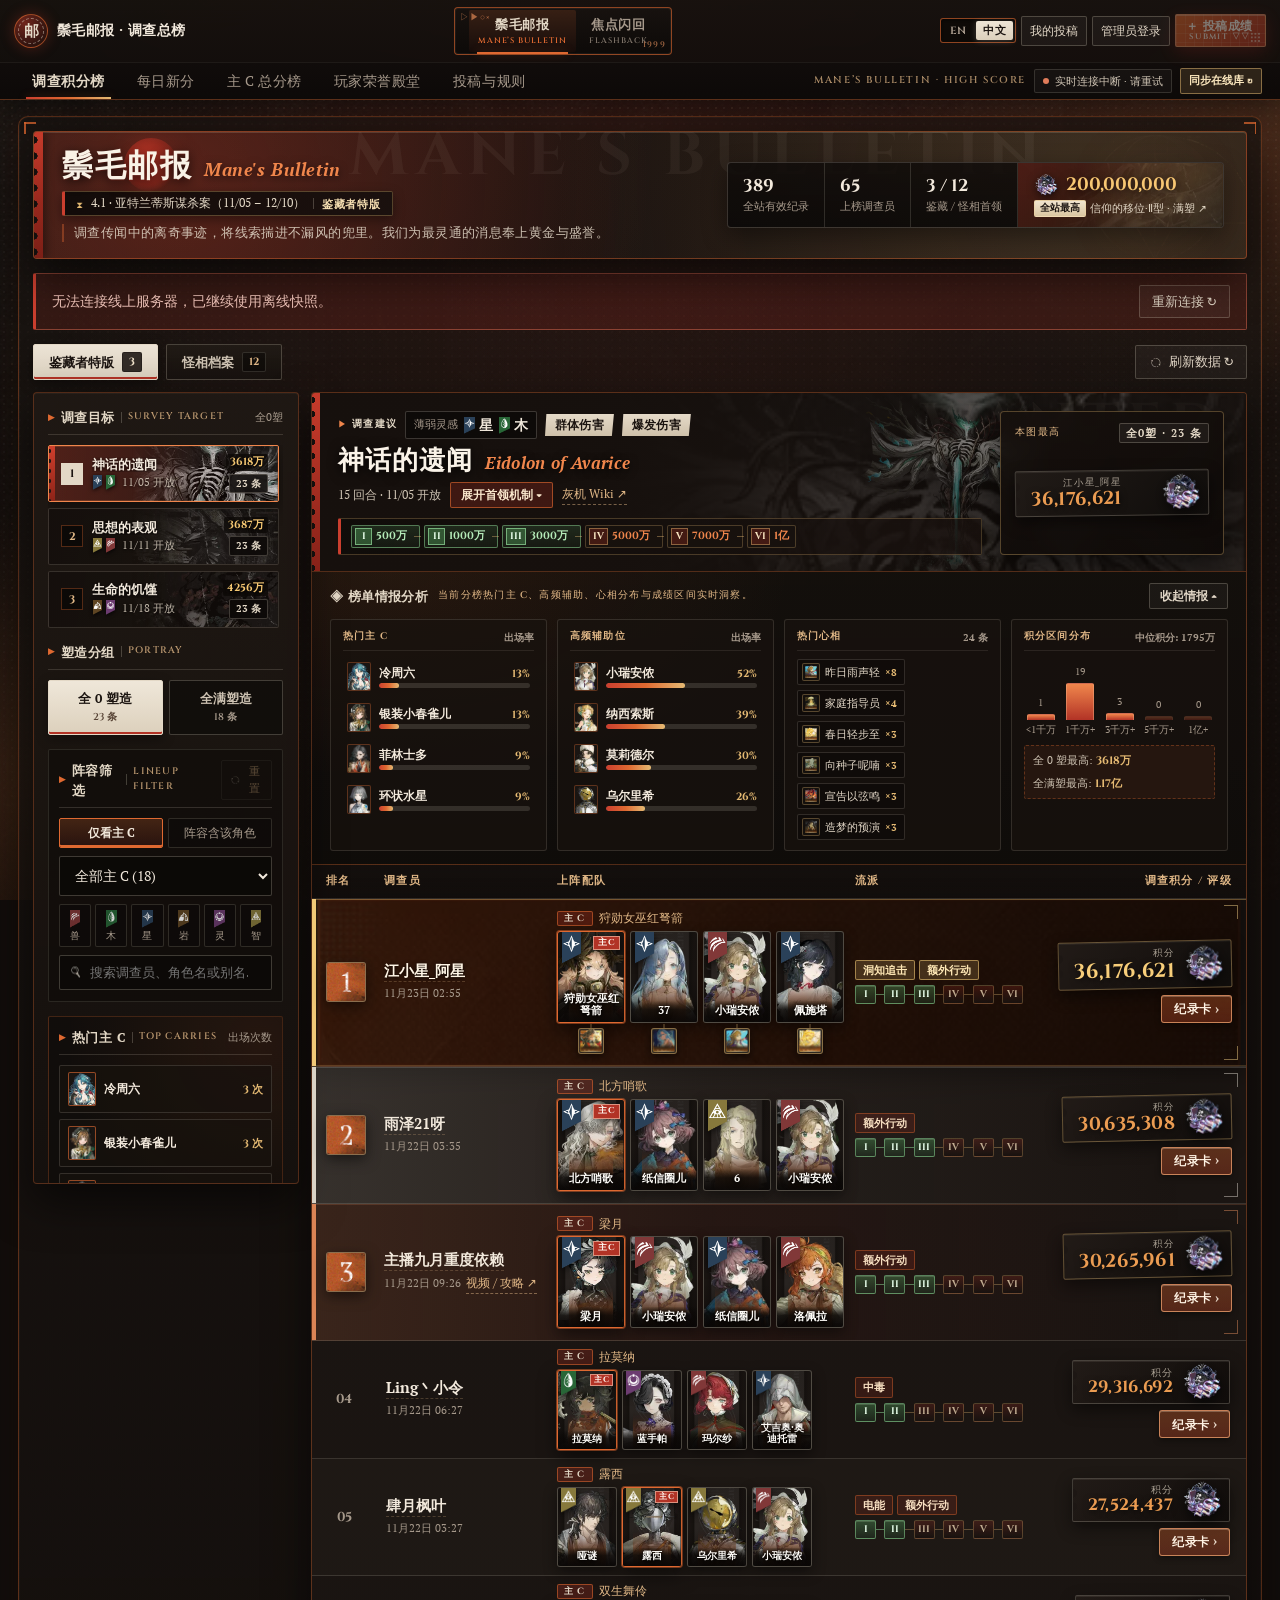
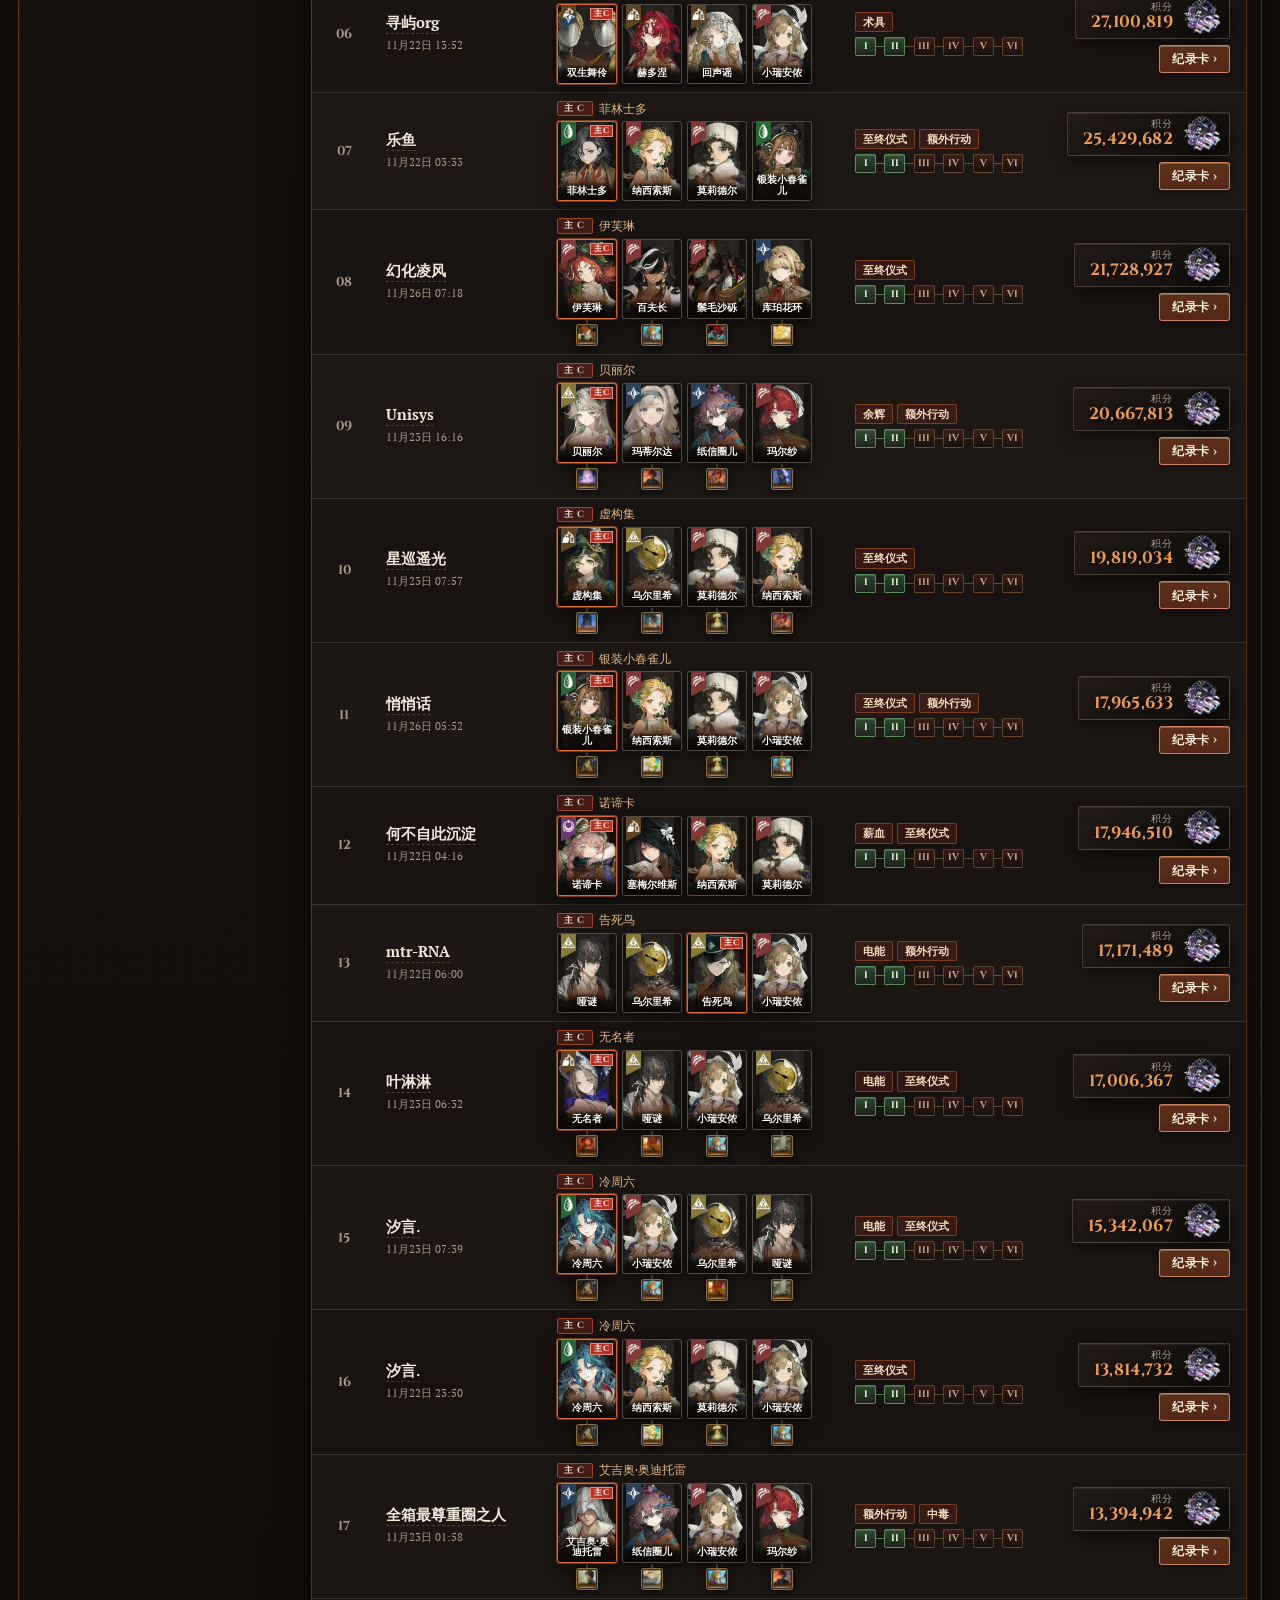
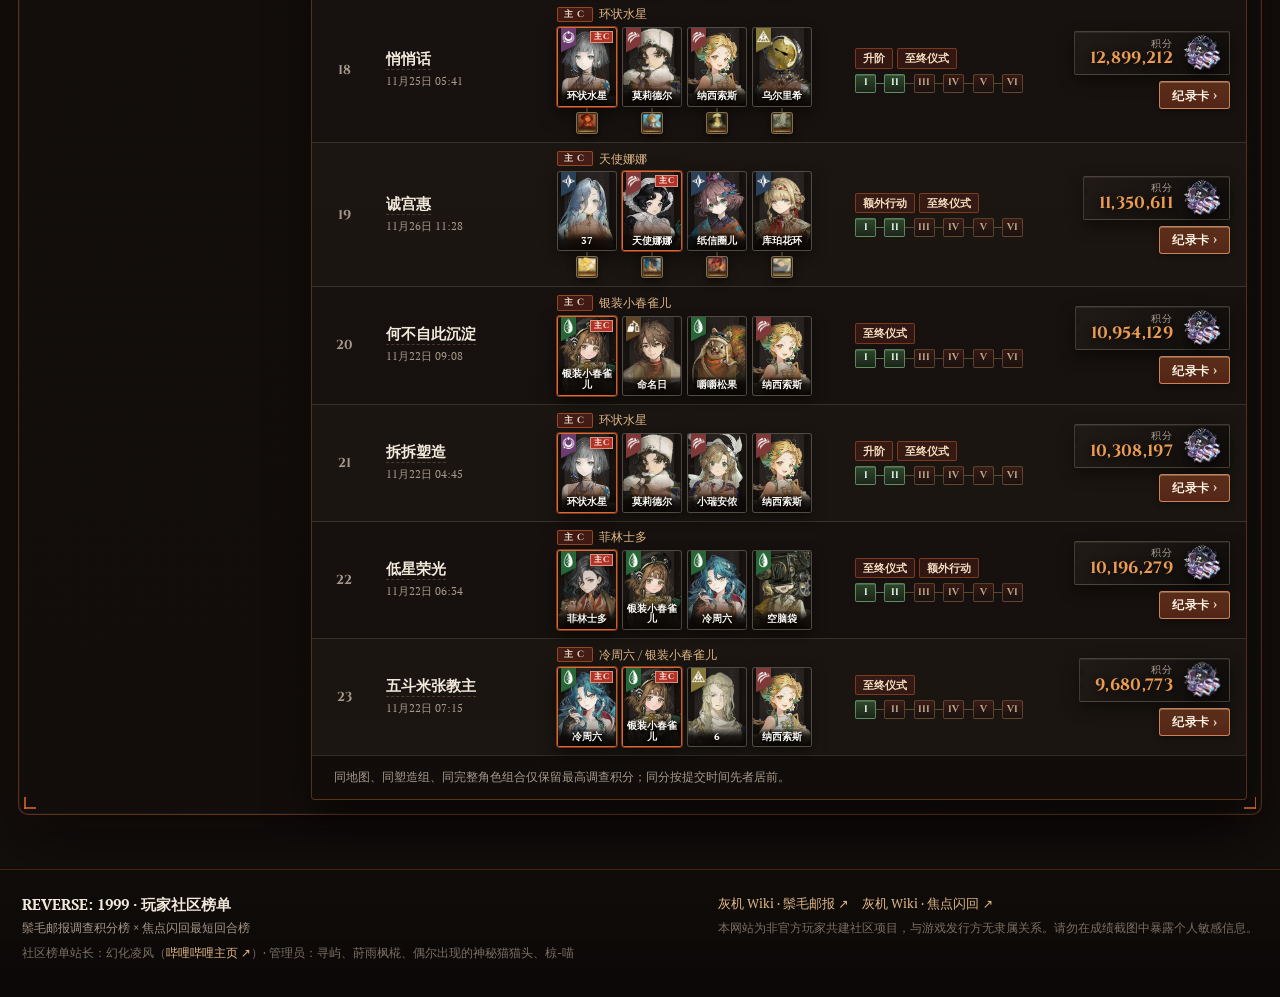
==== commit 0a25afc9: "style: make Record Card button larger with clear copper/gold button affordance" ====
--- a/cn.html
+++ b/cn.html
@@ -8,11 +8,11 @@
   <meta name="description" content="重返未来：1999 玩家社区榜单——融合「鬃毛邮报」调查积分榜与「焦点闪回」最短回合纪录，内置中英双语切换与实时档案库。" />
   <title>重返未来：1999 · 鬃毛邮报 &amp; 焦点闪回 玩家榜单</title>
   <link rel="icon" href="data:image/svg+xml,%3Csvg xmlns='http://www.w3.org/2000/svg' viewBox='0 0 64 64'%3E%3Ccircle cx='32' cy='32' r='30' fill='%231b1411' stroke='%23df6931' stroke-width='3'/%3E%3Ctext x='32' y='43' text-anchor='middle' font-size='32' font-family='serif' fill='%23ede4d7'%3E%E9%82%AE%3C/text%3E%3C/svg%3E" />
-  <link rel="stylesheet" href="./styles.bundle.css?v=20261127-fast3" />
-  <script src="./config.js?v=20261127-fast3"></script>
+  <link rel="stylesheet" href="./styles.bundle.css?v=20261127-fast4" />
+  <script src="./config.js?v=20261127-fast4"></script>
   <script>
     (function () {
-      var ASSET_VER = '20261127-fast3';
+      var ASSET_VER = '20261127-fast4';
       function norm(v) {
         v = String(v || '').trim().toLowerCase();
         if (!v) return '';
@@ -44,7 +44,7 @@
       }
     })();
   </script>
-  <script defer src="./app.bundle.js?v=20261127-fast3"></script>
+  <script defer src="./app.bundle.js?v=20261127-fast4"></script>
 </head>
 <body data-mode="flashback" data-lang="zh">
   <div class="arch-backdrop" aria-hidden="true"></div>
--- a/styles.bundle.css
+++ b/styles.bundle.css
@@ -1 +1 @@
-@font-face{font-family:UTTU Regular;src:url(./assets/fonts/uttu-regular-400.woff2) format("woff2");font-weight:400;font-style:normal;font-display:swap;unicode-range:U+0000-024F,U+0259,U+1E00-1EFF,U+2000-206F,U+20A0-20CF,U+2100-218F,U+2200-22FF,U+2500-26FF}@font-face{font-family:UTTU Regular;src:url(./assets/fonts/uttu-regular-700.woff2) format("woff2");font-weight:700;font-style:normal;font-display:swap;unicode-range:U+0000-024F,U+0259,U+1E00-1EFF,U+2000-206F,U+20A0-20CF,U+2100-218F,U+2200-22FF,U+2500-26FF}@font-face{font-family:UTTU Regular;src:url(./assets/fonts/uttu-regular-400-italic.woff2) format("woff2");font-weight:400;font-style:italic;font-display:swap;unicode-range:U+0000-024F,U+0259,U+1E00-1EFF,U+2000-206F,U+20A0-20CF,U+2100-218F,U+2200-22FF,U+2500-26FF}@font-face{font-family:UTTU Regular;src:url(./assets/fonts/uttu-regular-700-italic.woff2) format("woff2");font-weight:700;font-style:italic;font-display:swap;unicode-range:U+0000-024F,U+0259,U+1E00-1EFF,U+2000-206F,U+20A0-20CF,U+2100-218F,U+2200-22FF,U+2500-26FF}@font-face{font-family:Playfair Display;src:url(./assets/fonts/uttu-playfair-display-latin.woff2) format("woff2");font-weight:400 900;font-style:normal;font-display:swap;unicode-range:U+0000-024F,U+0259,U+1E00-1EFF,U+2000-206F,U+20A0-20CF,U+2100-218F,U+2200-22FF,U+2500-26FF}@font-face{font-family:Cinzel Decorative;src:url(./assets/fonts/uttu-cinzel-decorative-latin.woff2) format("woff2");font-weight:400;font-style:normal;font-display:swap;unicode-range:U+0000-024F,U+0259,U+1E00-1EFF,U+2000-206F,U+20A0-20CF,U+2100-218F,U+2200-22FF,U+2500-26FF}@font-face{font-family:UTTU Typewriter;src:url(./assets/fonts/uttu-typewriter.woff2) format("woff2");font-weight:400;font-style:normal;font-display:swap;unicode-range:U+0000-024F,U+0259,U+1E00-1EFF,U+2000-206F,U+20A0-20CF,U+2100-218F,U+2200-22FF,U+2500-26FF}@font-face{font-family:Work Sans;src:url(./assets/fonts/uttu-work-sans-latin.woff2) format("woff2");font-weight:100 900;font-style:normal;font-display:swap;unicode-range:U+0000-024F,U+0259,U+1E00-1EFF,U+2000-206F,U+20A0-20CF,U+2100-218F,U+2200-22FF,U+2500-26FF}@font-face{font-family:Cormorant Garamond;src:url(./assets/fonts/cormorant-garamond-latin-400-normal.woff2) format("woff2");font-weight:400;font-style:normal;font-display:swap;unicode-range:U+0000-024F,U+0259,U+1E00-1EFF,U+2000-206F,U+20A0-20CF,U+2100-218F,U+2200-22FF,U+2500-26FF}@font-face{font-family:Cormorant Garamond;src:url(./assets/fonts/cormorant-garamond-latin-400-italic.woff2) format("woff2");font-weight:400;font-style:italic;font-display:swap;unicode-range:U+0000-024F,U+0259,U+1E00-1EFF,U+2000-206F,U+20A0-20CF,U+2100-218F,U+2200-22FF,U+2500-26FF}@font-face{font-family:Cormorant Garamond;src:url(./assets/fonts/cormorant-garamond-latin-600-normal.woff2) format("woff2");font-weight:600;font-style:normal;font-display:swap;unicode-range:U+0000-024F,U+0259,U+1E00-1EFF,U+2000-206F,U+20A0-20CF,U+2100-218F,U+2200-22FF,U+2500-26FF}@font-face{font-family:Cormorant Garamond;src:url(./assets/fonts/cormorant-garamond-latin-600-italic.woff2) format("woff2");font-weight:600;font-style:italic;font-display:swap;unicode-range:U+0000-024F,U+0259,U+1E00-1EFF,U+2000-206F,U+20A0-20CF,U+2100-218F,U+2200-22FF,U+2500-26FF}@font-face{font-family:Cormorant Garamond;src:url(./assets/fonts/cormorant-garamond-latin-700-normal.woff2) format("woff2");font-weight:700;font-style:normal;font-display:swap;unicode-range:U+0000-024F,U+0259,U+1E00-1EFF,U+2000-206F,U+20A0-20CF,U+2100-218F,U+2200-22FF,U+2500-26FF}@font-face{font-family:Cinzel;src:url(./assets/fonts/cinzel-latin-600-normal.woff2) format("woff2");font-weight:600;font-style:normal;font-display:swap;unicode-range:U+0000-024F,U+0259,U+1E00-1EFF,U+2000-206F,U+20A0-20CF,U+2100-218F,U+2200-22FF,U+2500-26FF}@font-face{font-family:Cinzel;src:url(./assets/fonts/cinzel-latin-700-normal.woff2) format("woff2");font-weight:700;font-style:normal;font-display:swap;unicode-range:U+0000-024F,U+0259,U+1E00-1EFF,U+2000-206F,U+20A0-20CF,U+2100-218F,U+2200-22FF,U+2500-26FF}@font-face{font-family:Inter;src:url(./assets/fonts/inter-latin-400-normal.woff2) format("woff2");font-weight:400;font-style:normal;font-display:swap;unicode-range:U+0000-024F,U+0259,U+1E00-1EFF,U+2000-206F,U+20A0-20CF,U+2100-218F,U+2200-22FF,U+2500-26FF}@font-face{font-family:Inter;src:url(./assets/fonts/inter-latin-500-normal.woff2) format("woff2");font-weight:500;font-style:normal;font-display:swap;unicode-range:U+0000-024F,U+0259,U+1E00-1EFF,U+2000-206F,U+20A0-20CF,U+2100-218F,U+2200-22FF,U+2500-26FF}@font-face{font-family:Inter;src:url(./assets/fonts/inter-latin-600-normal.woff2) format("woff2");font-weight:600;font-style:normal;font-display:swap;unicode-range:U+0000-024F,U+0259,U+1E00-1EFF,U+2000-206F,U+20A0-20CF,U+2100-218F,U+2200-22FF,U+2500-26FF}:root{--bg-deep: #130f0d;--bg-surface: #181310;--bg-panel: #1d1714;--bg-panel-alt: #251e19;--bg-card-hover: #2d241e;--crimson: #b23326;--crimson-bright: #cb3f2f;--crimson-deep: #7f2118;--copper: #df6931;--copper-bright: #f0864c;--copper-light: #eba06c;--copper-italic: #d96e3c;--bronze: #c27b4f;--bronze-track: #4c392c;--gold: #e5ba73;--gold2: #c9944c;--paper-cream: #e3d8c6;--paper-light: #e7ddd0;--paper-warm: #d4c8b4;--paper-deep: #c4b59e;--paper-ink: #1b1410;--paper-ink-soft: #564234;--parchment: #f2e9dc;--ivory: #e2d7c7;--linen: #cdc2b2;--brass: #e1b887;--ink-strong: #f6efe4;--ink-body: #d6cbb9;--ink-muted: #a6998b;--ink-dim: #7b6f64;--muted: var(--ink-muted);--line: rgba(235, 224, 208, .16);--success: #82c488;--local-teal: #8cd3c8;--line-hair: rgba(236, 226, 210, .15);--line-warm: rgba(227, 216, 198, .24);--line-subtle: rgba(223, 105, 49, .34);--line-strong: rgba(223, 105, 49, .62);--accent-primary: #b83b28;--accent-glow: rgba(223, 105, 49, .34);--accent-text: #df6931;--font-serif: "UTTU Regular", "Playfair Display", Georgia, serif;--font-display: "Cinzel", "Cinzel Decorative", "UTTU Regular", Georgia, serif;--font-italic: "UTTU Regular", "Cormorant Garamond", Georgia, serif;--font-sans: "UTTU Regular", "Work Sans", "Inter", system-ui, -apple-system, sans-serif;--font-typewriter: "UTTU Typewriter", ui-monospace, SFMono-Regular, Consolas, monospace;--radius-xs: 2px;--radius-sm: 4px;--radius-frame: 10px;--radius-arch: 3px 26px 3px 26px;--shadow-panel: 0 18px 44px rgba(0, 0, 0, .56), 0 1px 0 rgba(255, 240, 220, .04) inset;--shadow-card: 0 10px 28px rgba(0, 0, 0, .44);--max-width: 1400px}body[data-lang=en]{--font-serif: "UTTU Regular", "Playfair Display", Georgia, serif;--font-display: "Cinzel", "Cinzel Decorative", "UTTU Regular", Georgia, serif;--font-italic: "UTTU Regular", "Cormorant Garamond", Georgia, serif;--font-sans: "UTTU Regular", "Work Sans", "Inter", system-ui, -apple-system, sans-serif;--font-typewriter: "UTTU Typewriter", ui-monospace, SFMono-Regular, Consolas, monospace}body[data-lang=zh]{--font-serif: "UTTU Regular", "Noto Serif SC", "Source Han Serif SC", "Songti SC", "STSong", Georgia, serif;--font-display: "Cinzel", "UTTU Regular", "Noto Serif SC", Georgia, serif;--font-italic: "UTTU Regular", "Cormorant Garamond", Georgia, serif;--font-sans: "UTTU Regular", "Work Sans", "Inter", system-ui, -apple-system, "PingFang SC", "Microsoft YaHei", sans-serif;--font-typewriter: "UTTU Typewriter", ui-monospace, SFMono-Regular, Consolas, monospace}body[data-mode=flashback]{--bg-deep: #0f1018;--bg-surface: #151621;--bg-panel: #1a1b28;--bg-panel-alt: #222334;--bg-card-hover: #292a3e;--line-subtle: rgba(229, 186, 115, .3);--line-strong: rgba(229, 186, 115, .58);--accent-primary: #c99e57;--accent-glow: rgba(229, 186, 115, .3);--accent-text: #e5ba73;--copper-italic: #e5ba73}*,*:before,*:after{box-sizing:border-box}[hidden]{display:none!important}html{scroll-behavior:smooth;color-scheme:dark;max-width:100%;overflow-x:clip}body{margin:0;min-height:100vh;max-width:100%;background-color:var(--bg-deep);color:var(--parchment);font-family:var(--font-sans);font-size:14px;line-height:1.55;overflow-x:clip;position:relative;-webkit-font-smoothing:antialiased}::-webkit-scrollbar{width:7px;height:7px}::-webkit-scrollbar-track{background:#1a1410;border-left:1px solid rgba(223,105,49,.14)}::-webkit-scrollbar-thumb{background:linear-gradient(180deg,#df6931,#a44020);border-radius:99px}::-webkit-scrollbar-thumb:hover{background:var(--copper-bright)}body[data-mode=flashback] ::-webkit-scrollbar-thumb{background:linear-gradient(180deg,#e5ba73,#9e783d)}.arch-backdrop{position:fixed;inset:0;pointer-events:none;z-index:0;background-color:#15100d;background-image:radial-gradient(ellipse 84% 48% at 50% -6%,rgba(188,56,38,.34),transparent 64%),radial-gradient(ellipse 46% 42% at 96% 18%,rgba(223,105,49,.24),transparent 62%),radial-gradient(ellipse 44% 44% at 4% 86%,rgba(214,118,52,.2),transparent 66%),linear-gradient(180deg,#18120e9e,#130e0bbd 46%,#0f0b09db),url(./assets/uttu/bg_paper.webp),url(./assets/official/discord-bg.jpg);background-position:center top,right top,left bottom,center,center bottom,center top;background-size:auto,auto,auto,auto,cover,cover;background-repeat:no-repeat;background-blend-mode:normal,screen,screen,normal,screen,normal;transition:background .35s ease}body[data-mode=flashback] .arch-backdrop{background-color:#0e0f18;background-image:radial-gradient(ellipse 78% 46% at 52% -6%,rgba(229,186,115,.22),transparent 60%),radial-gradient(ellipse 48% 46% at 90% 24%,rgba(112,88,174,.24),transparent 66%),radial-gradient(ellipse 46% 42% at 8% 82%,rgba(74,104,158,.2),transparent 64%),linear-gradient(180deg,#10111bb8,#0d0e16d1 52%,#0a0b12eb),url(./assets/uttu/bg_paper.webp),url(./assets/official/discord-bg.jpg);background-blend-mode:normal,screen,screen,normal,soft-light,normal}.halftone-layer{position:fixed;inset:0;pointer-events:none;z-index:0;background-image:radial-gradient(rgba(227,216,198,.085) 1px,transparent 1.15px),radial-gradient(rgba(223,105,49,.05) 1px,transparent 1.15px);background-size:8px 8px,16px 16px;background-position:0 0,4px 4px;mask-image:radial-gradient(ellipse 96% 86% at 50% 28%,rgba(0,0,0,.85) 36%,transparent 100%);-webkit-mask-image:radial-gradient(ellipse 96% 86% at 50% 28%,rgba(0,0,0,.85) 36%,transparent 100%)}.paper-grain{position:fixed;inset:0;pointer-events:none;z-index:0;opacity:.085;mix-blend-mode:overlay;background-image:url("data:image/svg+xml,%3Csvg viewBox='0 0 220 220' xmlns='http://www.w3.org/2000/svg'%3E%3Cfilter id='n'%3E%3CfeTurbulence type='fractalNoise' baseFrequency='0.82' numOctaves='3' stitchTiles='stitch'/%3E%3C/filter%3E%3Crect width='100%25' height='100%25' filter='url(%23n)' opacity='1'/%3E%3C/svg%3E")}.uttu-micro-icon{width:15px;height:15px;object-fit:contain;display:inline-block;flex-shrink:0;opacity:.9}.icon-btn{display:inline-flex;align-items:center;gap:6px}.search-input-wrap{position:relative}.search-input-icon{position:absolute;left:10px;top:50%;transform:translateY(-50%);width:13px;height:15px;object-fit:contain;opacity:.78;pointer-events:none}.filter-input.has-icon{padding-left:30px}:focus-visible{outline:2px solid var(--copper-bright);outline-offset:2px}button,input,select,textarea{font:inherit;color:inherit}button,a,select,input,summary{touch-action:manipulation;-webkit-tap-highlight-color:transparent}.acc-short{display:none}a{color:var(--brass);text-decoration:none}a:hover{color:var(--parchment)}.topbar{position:sticky;top:0;z-index:40;background:linear-gradient(180deg,#16110ef5,#100c0af0);backdrop-filter:blur(14px);border-bottom:1px solid rgba(223,105,49,.34);box-shadow:0 6px 24px #00000073}body[data-mode=flashback] .topbar{background:linear-gradient(180deg,#11121cf5,#0d0e16f0);border-bottom-color:#e5ba734d}.topbar-inner{max-width:var(--max-width);margin:0 auto;padding:7px 18px;display:flex;align-items:center;justify-content:space-between;gap:10px;min-width:0}.brand{display:inline-flex;align-items:center;gap:9px;flex:0 1 auto;min-width:0}.brand-seal{position:relative;width:34px;height:34px;display:grid;place-items:center;border-radius:50%;border:1px solid var(--line-strong);background:radial-gradient(circle at 30% 25%,#c43a2a85,#160e0bf5);color:var(--paper-cream);font-family:var(--font-serif);font-size:14.5px;font-weight:700;box-shadow:0 0 14px #b2332659;flex-shrink:0}body[data-mode=flashback] .brand-seal{background:radial-gradient(circle at 30% 25%,#e5ba7357,#10111af5);color:var(--gold);box-shadow:0 0 14px #e5ba7340}.seal-ring{position:absolute;inset:3px;border-radius:50%;border:1px dashed rgba(227,216,198,.5)}.brand-copy{display:flex;flex-direction:column;line-height:1.18;min-width:0}.brand-copy strong{font-family:var(--font-serif);font-size:14px;font-weight:700;letter-spacing:.03em;color:var(--parchment);white-space:nowrap;overflow:hidden;text-overflow:ellipsis}.brand-copy small{font-family:var(--font-display);font-size:8.5px;letter-spacing:.13em;color:var(--brass);opacity:.85;margin-top:2px;white-space:nowrap;overflow:hidden;text-overflow:ellipsis}.mode-switcher{position:relative;display:inline-flex;align-items:stretch;border:1px solid var(--line-strong);border-radius:var(--radius-sm);padding:2px 20px;background:linear-gradient(180deg,#18120feb,#0d0a08e6);box-shadow:inset 0 0 0 1px #e3d8c60f;gap:4px;flex-shrink:0}.frame-glyphs{position:absolute;font-family:var(--font-display);font-size:8.5px;letter-spacing:.14em;color:var(--bronze);opacity:.82;pointer-events:none;user-select:none}.frame-glyphs.left{top:3px;left:5px}.frame-glyphs.right{bottom:2px;right:5px;font-size:8px}.mode-tab{position:relative;border:0;background:transparent;padding:4px 10px 5px;cursor:pointer;display:flex;flex-direction:column;align-items:center;gap:1px;color:var(--ink-muted);border-radius:var(--radius-xs);transition:color .18s ease,background .18s ease;white-space:nowrap}.mode-tab:after{content:"";position:absolute;left:8px;right:8px;bottom:-2px;height:2px;background:var(--accent-text);box-shadow:0 0 10px var(--accent-glow);transform:scaleX(0);transition:transform .2s ease}.mode-tab:hover{color:var(--parchment);background:#e3d8c60a}.mode-tab.active{color:var(--parchment);background:linear-gradient(180deg,#df693129,#b233260f)}body[data-mode=flashback] .mode-tab.active{background:linear-gradient(180deg,#e5ba7329,#b48c4b0d)}.mode-tab.active .mode-cn{color:var(--paper-cream)}.mode-tab.active .mode-en{color:var(--accent-text);opacity:1}.mode-tab.active:after{transform:scaleX(1)}.mode-cn{font-family:var(--font-serif);font-size:13px;font-weight:700;letter-spacing:.04em}.mode-en{font-family:var(--font-display);font-size:8px;letter-spacing:.12em;opacity:.72}.top-actions{display:flex;align-items:center;gap:6px;flex-shrink:0;min-width:0}.top-actions .ghost-btn{padding:5px 9px;font-size:12px}.lang-switch{display:inline-flex;align-items:center;padding:2px;border:1px solid var(--line-strong);border-radius:3px;background:#0e0a08d9;box-shadow:inset 0 1px 3px #0000008c;gap:2px;flex-shrink:0}.lang-btn{border:0;background:transparent;color:var(--ink-muted);font-family:var(--font-display);font-size:10.5px;font-weight:700;letter-spacing:.06em;padding:3.5px 7px;border-radius:2px;cursor:pointer;line-height:1.15;white-space:nowrap;transition:all .15s ease}.lang-btn:hover:not(.active){color:var(--parchment);background:#e3d8c614}.lang-btn.active{background:linear-gradient(180deg,#eee5d6,#dcd0bc);color:var(--paper-ink);box-shadow:0 1px 6px #e3d8c640}.status-pill{display:inline-flex;align-items:center;gap:6px;padding:5px 9px;border:1px solid var(--line-hair);border-radius:var(--radius-xs);font-size:11px;color:var(--linen);background:#ffffff08;white-space:nowrap}.status-dot{width:6px;height:6px;border-radius:50%;background:var(--ink-dim);flex-shrink:0}.status-pill.online .status-dot{background:#77c27d;box-shadow:0 0 7px #77c27dc7}.status-pill.offline .status-dot{background:#e07c5a}.status-pill.is-offline-archive{border-color:#e5ba737a;background:linear-gradient(135deg,#e5ba7329,#e3d8c60f);color:#f3dcaf;box-shadow:inset 0 0 0 1px #e5ba731a}.status-pill.is-offline-archive .status-dot{background:var(--gold);box-shadow:0 0 7px #e5ba73bf}.sync-live-btn{display:inline-flex;align-items:center;justify-content:center;gap:4px;padding:3px 8px;border:1px solid rgba(229,186,115,.5);border-radius:2px;background:#e5ba7324;color:#fae6bc;font-family:var(--font-serif);font-size:11px;font-weight:600;cursor:pointer;white-space:nowrap;transition:all .15s ease}.sync-live-btn:hover{background:var(--paper-cream);color:var(--paper-ink);border-color:var(--paper-cream)}.action-cta-btn,.copper-btn{position:relative;overflow:hidden;display:inline-flex;align-items:center;justify-content:center;gap:6px;padding:7px 16px;border:1px solid rgba(244,178,134,.65);border-radius:var(--radius-xs);background-color:#c44a27;background-image:linear-gradient(rgba(255,232,210,.1) 1px,transparent 1px),linear-gradient(90deg,rgba(255,232,210,.1) 1px,transparent 1px),linear-gradient(135deg,#df6931e0,#b23326f0),url(./assets/official/btn-bg.webp);background-size:9px 9px,9px 9px,100% 100%,cover;background-position:0 0,0 0,center,center;color:#fff9f2;font-family:var(--font-serif);font-size:13px;font-weight:700;letter-spacing:.05em;cursor:pointer;white-space:nowrap;box-shadow:0 5px 18px #b233266b,inset 0 1px #fff0e040;transition:transform .14s ease,filter .14s ease,box-shadow .14s ease}.action-cta-btn:after{content:"";position:absolute;right:4px;bottom:3px;width:11px;height:11px;pointer-events:none;opacity:.62;background-image:radial-gradient(rgba(255,244,230,.95) 1px,transparent 1.2px);background-size:3.6px 3.6px}.action-cta-btn{flex-direction:column;gap:0;padding:4px 15px 4px 12px;font-size:12.5px;line-height:1.15}.cta-sub{font-family:var(--font-display);font-size:7.8px;letter-spacing:.18em;opacity:.86}body[data-mode=flashback] .action-cta-btn,body[data-mode=flashback] .copper-btn{border-color:#f6daa5b8;background-color:#c89d58;background-image:linear-gradient(rgba(22,16,8,.1) 1px,transparent 1px),linear-gradient(90deg,rgba(22,16,8,.1) 1px,transparent 1px),linear-gradient(135deg,#e7c27d,#bd904a);background-size:9px 9px,9px 9px,100% 100%;color:#18120a;box-shadow:0 5px 18px #e5ba734d,inset 0 1px #fff8e273}body[data-mode=flashback] .action-cta-btn:after{background-image:radial-gradient(rgba(24,18,10,.72) 1px,transparent 1.2px)}.action-cta-btn:hover:not(:disabled),.copper-btn:hover:not(:disabled){filter:brightness(1.1);transform:translateY(-1px);box-shadow:0 8px 22px #df693173}.action-cta-btn:disabled,.copper-btn:disabled{opacity:.45;cursor:not-allowed;transform:none}.paper-btn{display:inline-flex;align-items:center;justify-content:center;gap:6px;padding:7px 14px;border:1px solid rgba(255,248,236,.48);border-radius:var(--radius-xs);background:linear-gradient(180deg,#efe6d8,#dacdb8);color:var(--paper-ink);font-family:var(--font-serif);font-size:13px;font-weight:700;letter-spacing:.03em;cursor:pointer;white-space:nowrap;box-shadow:0 3px 10px #00000057;transition:filter .14s ease,transform .14s ease}.paper-btn:hover{filter:brightness(1.06);transform:translateY(-1px)}.ghost-btn,.outline-btn{display:inline-flex;align-items:center;justify-content:center;gap:6px;padding:6px 12px;border:1px solid var(--line-warm);border-radius:var(--radius-xs);background:#fff8ec0a;color:var(--ivory);font-size:12.5px;cursor:pointer;white-space:nowrap;transition:border-color .15s ease,background .15s ease,color .15s ease}.ghost-btn:hover:not(:disabled),.outline-btn:hover:not(:disabled){border-color:var(--line-strong);background:#df693129;color:var(--parchment)}.outline-btn.selected{border-color:var(--paper-cream);background:linear-gradient(180deg,#ebe2d3,#d9ccb7);color:var(--paper-ink);font-weight:700}body[data-mode=flashback] .outline-btn.selected{border-color:var(--gold);background:linear-gradient(180deg,#efe2c8,#dac59b);color:#19130a}.text-link-btn{display:inline-flex;align-items:center;gap:4px;border:0;background:none;padding:0;color:var(--brass);font-size:12px;cursor:pointer;border-bottom:1px dashed rgba(225,184,135,.48)}.text-link-btn:hover{color:var(--parchment);border-bottom-color:var(--parchment)}.approve-btn{padding:6px 12px;border:1px solid rgba(130,196,136,.56);border-radius:var(--radius-xs);background:#4a86523d;color:#c8f0cc;font-size:12px;cursor:pointer}.approve-btn:hover{background:#4a865261}.danger-btn{padding:6px 12px;border:1px solid rgba(217,107,82,.55);border-radius:var(--radius-xs);background:#b2332638;color:#f9bfb2;font-size:12px;cursor:pointer}.danger-btn:hover{background:#b233265c}.subnav-bar{border-top:1px solid rgba(227,216,198,.08);background:linear-gradient(180deg,#100c0ad6,#0c0908c7)}.subnav-inner{max-width:var(--max-width);margin:0 auto;padding:0 18px;display:flex;align-items:center;justify-content:space-between;gap:12px;min-width:0}.subnav-right{display:flex;align-items:center;gap:8px;flex-shrink:0;margin-left:auto}.subnav-right .status-pill{padding:3px 8px;font-size:10.5px}.subnav-tabs{display:flex;align-items:center;gap:4px;min-width:0;overflow-x:auto;scrollbar-width:none}.subnav-tabs::-webkit-scrollbar{display:none}.subnav-tab{position:relative;border:0;background:transparent;padding:8px 14px;color:var(--ink-muted);font-family:var(--font-serif);font-size:13.5px;letter-spacing:.04em;cursor:pointer;white-space:nowrap;transition:color .15s ease}.subnav-tab:hover{color:var(--parchment)}.subnav-tab.active{color:var(--paper-cream);font-weight:700}.subnav-tab.active:after{content:"";position:absolute;left:8px;right:8px;bottom:0;height:2px;background:linear-gradient(90deg,var(--crimson-bright),var(--copper),var(--gold));box-shadow:0 0 8px var(--accent-glow)}body[data-mode=flashback] .subnav-tab.active:after{background:linear-gradient(90deg,#b88c48,#e5ba73,#f6e0ae)}.subnav-meta{font-family:var(--font-display);font-size:10px;letter-spacing:.16em;color:var(--brass);opacity:.72;white-space:nowrap}.shell{position:relative;z-index:1;max-width:var(--max-width);margin:0 auto;padding:16px 18px 54px}.uttu-shell-frame{position:relative;border:1px solid rgba(223,105,49,.36);border-radius:var(--radius-frame);padding:14px;background:radial-gradient(ellipse 68% 36% at 50% 0%,rgba(178,51,38,.09),transparent 72%),linear-gradient(180deg,#181310bd,#120e0bd1);box-shadow:0 24px 64px #0000008f,0 0 0 1px #e3d8c60a inset,0 0 36px #df693114}body[data-mode=flashback] .uttu-shell-frame{border-color:#e5ba7357;background:radial-gradient(ellipse 68% 36% at 50% 0%,rgba(229,186,115,.08),transparent 72%),linear-gradient(180deg,#141521c2,#0e0f18d6);box-shadow:0 24px 64px #0009,0 0 0 1px #e5ba730d inset,0 0 36px #e5ba730f}.frame-corner{position:absolute;width:14px;height:14px;pointer-events:none;z-index:4}.frame-corner:before,.frame-corner:after{content:"";position:absolute;background:var(--accent-text);opacity:.75}.frame-corner.tl{top:5px;left:5px}.frame-corner.tl:before{top:0;left:0;width:12px;height:1.5px}.frame-corner.tl:after{top:0;left:0;width:1.5px;height:12px}.frame-corner.tr{top:5px;right:5px}.frame-corner.tr:before{top:0;right:0;width:12px;height:1.5px}.frame-corner.tr:after{top:0;right:0;width:1.5px;height:12px}.frame-corner.bl{bottom:5px;left:5px}.frame-corner.bl:before{bottom:0;left:0;width:12px;height:1.5px}.frame-corner.bl:after{bottom:0;left:0;width:1.5px;height:12px}.frame-corner.br{bottom:5px;right:5px}.frame-corner.br:before{bottom:0;right:0;width:12px;height:1.5px}.frame-corner.br:after{bottom:0;right:0;width:1.5px;height:12px}.masthead{position:relative;overflow:hidden;border:1px solid rgba(223,105,49,.42);border-radius:var(--radius-sm);padding:16px 22px 16px 28px;margin-bottom:14px;background:radial-gradient(circle at 12% 38%,rgba(188,52,36,.34),transparent 44%),radial-gradient(circle at 86% 42%,rgba(229,186,115,.16),transparent 50%),linear-gradient(120deg,#281c16f5,#1a1310f5 54%,#221813f2);box-shadow:var(--shadow-panel),inset 0 1px #ebdcc61f;display:grid;grid-template-columns:minmax(0,1.15fr) auto;gap:14px 22px;align-items:center}.masthead:before{content:"";position:absolute;left:0;top:0;bottom:0;width:9px;z-index:2;background:radial-gradient(circle at 0 8px,var(--bg-deep) 3.4px,transparent 3.8px) 0 0 / 9px 16px repeat-y,linear-gradient(180deg,#c63b2b,#99281d 55%,#7c1f16);box-shadow:2px 0 10px #00000073}.masthead:after{content:"";position:absolute;right:-30px;top:-54px;width:240px;height:240px;background:url(./assets/official/pop-light.webp) center / contain no-repeat;opacity:.16;pointer-events:none;z-index:0}body[data-mode=flashback] .masthead{border-color:#e5ba736b;background:radial-gradient(circle at 14% 36%,rgba(114,92,178,.24),transparent 46%),radial-gradient(circle at 84% 48%,rgba(229,186,115,.2),transparent 50%),linear-gradient(122deg,#1c1a2af7,#13131ef7 56%,#1a1826f5)}body[data-mode=flashback] .masthead:before{background:radial-gradient(circle at 0 8px,var(--bg-deep) 3.4px,transparent 3.8px) 0 0 / 9px 16px repeat-y,linear-gradient(180deg,#e5ba73,#b78a45 55%,#7d5d2b)}.astrolabe-ornament{position:absolute;right:360px;top:50%;width:210px;height:210px;transform:translateY(-50%);border-radius:50%;border:1px dashed rgba(229,186,115,.22);background:radial-gradient(circle,transparent 58%,rgba(229,186,115,.08) 59%,transparent 61%),url(./assets/official/pop-light.webp) center / 88% no-repeat;opacity:.34;pointer-events:none;z-index:0}.astrolabe-ornament:before{content:"";position:absolute;inset:24px;border-radius:50%;border:1px solid rgba(229,186,115,.2)}.masthead-stencil{position:absolute;left:26%;top:-8px;font-family:var(--font-display);font-size:62px;font-weight:700;letter-spacing:.12em;color:#ebe0ce0e;line-height:1;pointer-events:none;user-select:none;white-space:nowrap;z-index:0}.masthead>*:not(.masthead-stencil):not(.astrolabe-ornament){min-width:0;position:relative;z-index:2}.masthead-identity{display:flex;flex-direction:column;align-items:flex-start;gap:7px}.masthead-title-row{position:relative;display:flex;flex-wrap:wrap;align-items:baseline;gap:4px 12px}.masthead-title-row .title-seal-orb{position:absolute;left:62px;top:-10px;width:54px;height:54px;border-radius:50%;background:radial-gradient(circle at 42% 40%,rgba(212,58,42,.88) 0%,rgba(178,45,32,.44) 56%,transparent 72%);filter:drop-shadow(0 0 12px rgba(178,51,38,.45));pointer-events:none;z-index:0}body[data-mode=flashback] .masthead-title-row .title-seal-orb{background:radial-gradient(circle at 42% 40%,rgba(229,186,115,.56) 0%,rgba(182,138,68,.2) 60%,transparent 74%);filter:drop-shadow(0 0 12px rgba(229,186,115,.3))}.masthead h1{position:relative;z-index:1;margin:0;font-family:var(--font-serif);font-size:clamp(24px,2.5vw,31px);font-weight:700;letter-spacing:.05em;color:#f9f2e6;text-shadow:0 3px 12px rgba(0,0,0,.78),0 1px 0 rgba(178,51,38,.3);line-height:1.1}.masthead-en{position:relative;z-index:1;font-family:var(--font-italic);font-style:italic;font-size:18px;font-weight:600;letter-spacing:.03em;color:var(--copper-bright);text-shadow:0 2px 8px rgba(0,0,0,.65)}body[data-mode=flashback] .masthead-en{color:var(--gold)}.masthead-edition-ribbon,.edition-pill{display:inline-flex;flex-wrap:wrap;align-items:center;gap:8px;padding:4px 12px;border:1px solid rgba(229,186,115,.32);border-left:3px solid var(--crimson-bright);border-radius:var(--radius-xs);background:linear-gradient(90deg,#0a0807e0,#140f0dd6);font-size:11.5px;color:var(--paper-cream);line-height:1.3;box-shadow:0 4px 12px #00000061}body[data-mode=flashback] .masthead-edition-ribbon,body[data-mode=flashback] .edition-pill{border-left-color:var(--gold);background:linear-gradient(90deg,#0a0b12e6,#161622db)}.edition-hourglass{color:var(--gold);font-size:12px;line-height:1}.edition-sep{width:1px;height:11px;background:#e3d8c640}.edition-badge-text{font-family:var(--font-serif);font-weight:700;color:#f6dfb2;letter-spacing:.06em;text-transform:uppercase;font-size:11px}.masthead-motto{margin:1px 0 0;padding-left:10px;border-left:2px solid rgba(223,105,49,.45);font-family:var(--font-italic);font-style:italic;font-size:14px;line-height:1.38;color:var(--ivory);opacity:.88;max-width:640px}body[data-lang=zh] .masthead-motto{font-family:var(--font-serif);font-style:normal;font-size:12.5px;letter-spacing:.03em}body[data-mode=flashback] .masthead-motto{border-left-color:#e5ba7373}.masthead-metrics{display:flex;align-items:stretch;border:1px solid rgba(227,216,198,.2);border-radius:var(--radius-sm);background:linear-gradient(180deg,#100c0adb,#0b0908e6);overflow:hidden;flex-shrink:0;box-shadow:0 8px 24px #0000006b}body[data-mode=flashback] .masthead-metrics{background:linear-gradient(180deg,#0f1019e0,#0b0c13eb)}.mstat-cell{position:relative;padding:10px 15px;border-right:1px solid var(--line-hair);display:flex;flex-direction:column;justify-content:center;min-width:0;text-align:left;background:transparent;border-top:0;border-bottom:0;border-left:0}.mstat-cell:last-child{border-right:0}.mstat-cell strong{display:block;font-family:var(--font-display);font-size:17px;font-weight:700;color:var(--parchment);font-variant-numeric:tabular-nums;line-height:1.15;white-space:nowrap}.mstat-cell small{display:flex;align-items:center;gap:4px;font-size:10.5px;color:var(--ink-muted);margin-top:3px;white-space:nowrap}.mstat-jump,.mstat-cell.mstat-jump.is-peak-card{position:relative;overflow:hidden;cursor:pointer;min-width:196px;padding:10px 16px;background:radial-gradient(circle at 86% 24%,rgba(229,186,115,.22),transparent 62%),linear-gradient(135deg,#b2332657,#df693129 55%,#140e0beb);transition:background .18s ease,box-shadow .18s ease,transform .14s ease}.peak-card-art{position:absolute;inset:0;background-size:cover;background-position:85% 24%;opacity:.24;mask-image:linear-gradient(90deg,transparent 10%,rgba(0,0,0,.85) 100%);-webkit-mask-image:linear-gradient(90deg,transparent 10%,rgba(0,0,0,.85) 100%);pointer-events:none;z-index:0}.mstat-jump>*:not(.peak-card-art){position:relative;z-index:1}.peak-card-top{display:flex;align-items:center;gap:8px}.peak-mini-grade{width:24px;height:24px;object-fit:contain;flex-shrink:0;filter:drop-shadow(0 2px 5px rgba(0,0,0,.65))}.mstat-jump strong{font-size:18px;color:#f7c773;text-shadow:0 2px 8px rgba(0,0,0,.65)}.mstat-jump small{color:var(--paper-cream)}.mstat-jump:hover{background:radial-gradient(circle at 86% 24%,rgba(229,186,115,.32),transparent 62%),linear-gradient(135deg,#cc3e2a70,#df69313d);box-shadow:inset 0 0 0 1px var(--copper-bright)}body[data-mode=flashback] .mstat-jump,body[data-mode=flashback] .mstat-cell.mstat-jump.is-peak-card{background:radial-gradient(circle at 86% 24%,rgba(229,186,115,.26),transparent 60%),linear-gradient(135deg,#e5ba7338,#181826eb)}body[data-mode=flashback] .mstat-jump:hover{box-shadow:inset 0 0 0 1px var(--gold)}.jump-tag{display:inline-block;padding:1px 5px;border:1px solid rgba(240,210,155,.52);border-radius:2px;font-size:9.5px;font-weight:700;color:var(--paper-ink);background:linear-gradient(180deg,#f0e4ce,#dac6a2);line-height:1.3;white-space:nowrap;flex-shrink:0}.jump-desc{min-width:0;overflow:hidden;text-overflow:ellipsis}.global-notice{margin-bottom:14px;padding:11px 16px;border:1px solid rgba(229,186,115,.42);border-left:3px solid var(--gold);border-radius:var(--radius-xs);background:linear-gradient(90deg,#e5ba7324,#201812d9);color:#f4dfba;display:flex;align-items:center;justify-content:space-between;gap:12px}.global-notice.is-error{border-color:#d96b5280;border-left-color:var(--crimson-bright);background:#a8332833;color:#f6c9be}.ig-heading{display:flex;align-items:center;justify-content:space-between;gap:8px;margin-bottom:10px;padding-bottom:7px;border-bottom:1px solid rgba(227,216,198,.16)}.ig-heading-left{display:inline-flex;align-items:center;gap:6px;min-width:0}.ig-tri{font-size:9px;color:var(--accent-text);line-height:1}.ig-cn{font-family:var(--font-serif);font-size:13px;font-weight:700;color:var(--paper-cream);letter-spacing:.04em}.ig-bar{width:1px;height:11px;background:#e3d8c63d}.ig-en{font-family:var(--font-display);font-size:9.5px;letter-spacing:.13em;color:var(--brass);opacity:.8;text-transform:uppercase}.ig-right{font-size:11px;color:var(--ink-muted);white-space:nowrap}.section-bar{display:flex;flex-wrap:wrap;align-items:center;justify-content:space-between;gap:10px;margin-bottom:12px}.section-tabs{display:inline-flex;flex-wrap:wrap;gap:8px}.fb-version-picker{display:flex;align-items:center;gap:10px;flex-wrap:wrap;flex:1;min-width:0}.fb-version-label{font-size:12.5px;color:var(--brass);font-family:var(--font-serif);font-weight:600;white-space:nowrap}.filter-select.fb-version-select{width:auto;min-width:240px;max-width:100%}.mobile-filter-toggle{display:none}.cell-metric-sub{font-size:11px;color:var(--ink-muted)}.section-tab-btn{display:inline-flex;align-items:center;gap:8px;padding:7px 15px;border:1px solid var(--line-warm);border-radius:var(--radius-xs);background:linear-gradient(180deg,#221b16eb,#181310f0);color:var(--linen);font-family:var(--font-serif);font-size:13px;font-weight:600;cursor:pointer;transition:all .16s ease}.section-tab-btn:hover{border-color:var(--line-strong);color:var(--parchment);background:#2e231cf2}.section-tab-btn.active{border-color:var(--paper-cream);background:linear-gradient(180deg,#ece3d5,#dad0be);color:var(--paper-ink);font-weight:700;box-shadow:0 4px 14px #00000061,inset 0 -2px 0 var(--crimson)}body[data-mode=flashback] .section-tab-btn.active{border-color:var(--gold);background:linear-gradient(180deg,#efe4cc,#d8c49e);color:#19130a;box-shadow:0 4px 14px #0000006b,inset 0 -2px #9f7736}.tab-count{font-family:var(--font-display);font-size:10.5px;font-weight:700;padding:1px 6px;border:1px solid var(--line-hair);border-radius:2px;background:#0000005c;color:var(--brass)}.section-tab-btn.active .tab-count{background:#1b1410e0;border-color:#1b141080;color:#f6e7cf}.board-grid{display:grid;grid-template-columns:276px minmax(0,1fr);gap:14px;align-items:start}.board-grid>*{min-width:0}.sidebar-panel{position:sticky;top:94px;min-width:0;max-width:100%;max-height:calc(100vh - 108px);max-height:calc(100dvh - 108px);overflow-y:auto;overflow-x:hidden;overscroll-behavior-y:contain;scrollbar-gutter:stable;border:1px solid rgba(223,105,49,.3);border-radius:var(--radius-sm);background:linear-gradient(180deg,#1f1814f0,#16110ef5);padding:14px 10px 14px 14px;display:flex;flex-direction:column;gap:14px;box-shadow:var(--shadow-panel)}.sidebar-panel>*{flex-shrink:0}.sidebar-panel::-webkit-scrollbar{width:5px}body[data-mode=flashback] .sidebar-panel{border-color:#e5ba7347;background:linear-gradient(180deg,#1a1b28f2,#13141ef5)}.dossier-list{display:flex;flex-direction:column;gap:6px;max-height:332px;overflow-y:auto;padding-right:4px}.dossier-item{position:relative;overflow:hidden;flex-shrink:0;min-height:54px;width:100%;text-align:left;border:1px solid rgba(227,216,198,.16);border-radius:var(--radius-xs);background:linear-gradient(100deg,#140f0ceb,#1c1511db);padding:8px 10px 8px 12px;cursor:pointer;display:flex;align-items:center;gap:9px;transition:all .18s ease}.dossier-item.active:before{content:"";position:absolute;left:0;top:0;bottom:0;width:6px;z-index:3;background:radial-gradient(circle at 0 5px,var(--bg-panel) 2px,transparent 2.3px) 0 0 / 6px 10px repeat-y,linear-gradient(180deg,#cf3f2d,#8d2318)}body[data-mode=flashback] .dossier-item.active:before{background:radial-gradient(circle at 0 5px,var(--bg-panel) 2px,transparent 2.3px) 0 0 / 6px 10px repeat-y,linear-gradient(180deg,#e5ba73,#9c7538)}.dossier-item>*:not(.dossier-boss-art){position:relative;z-index:2}.dossier-boss-art{position:absolute;top:0;right:0;bottom:0;width:64%;background-size:cover;background-repeat:no-repeat;opacity:.48;filter:contrast(1.06) saturate(1.06);z-index:0;pointer-events:none;mask-image:linear-gradient(90deg,transparent 0%,rgba(0,0,0,.82) 48%,#000 100%);-webkit-mask-image:linear-gradient(90deg,transparent 0%,rgba(0,0,0,.82) 48%,#000 100%);transition:opacity .18s ease,transform .25s ease}.dossier-item:hover{border-color:var(--line-strong);background:var(--bg-card-hover);transform:translate(2px)}.dossier-item:hover .dossier-boss-art{opacity:.68;transform:scale(1.05)}.dossier-item.active{border-color:var(--copper-bright);background:linear-gradient(95deg,#b2332657,#221813f0);box-shadow:0 6px 18px #0000006b,inset 0 0 0 1px #f0864c38}.dossier-item.active .dossier-boss-art{opacity:.78}body[data-mode=flashback] .dossier-item.active{border-color:var(--gold);background:linear-gradient(95deg,#e5ba733d,#1a1a28f0);box-shadow:0 6px 18px #00000075,inset 0 0 0 1px #e5ba7333}.survey-num-box{width:22px;height:22px;flex-shrink:0;display:grid;place-items:center;border:1px solid var(--line-subtle);background:#0a0807cc;font-family:var(--font-display);font-size:11px;font-weight:700;font-variant-numeric:tabular-nums;color:var(--brass)}.dossier-item.active .survey-num-box{border-color:var(--paper-cream);background:var(--paper-cream);color:var(--paper-ink)}.dossier-main{min-width:0;flex:1;display:flex;flex-direction:column;gap:2px}.dossier-name{font-family:var(--font-serif);font-size:12.5px;font-weight:700;line-height:1.24;color:var(--parchment);display:-webkit-box;-webkit-line-clamp:2;-webkit-box-orient:vertical;overflow:hidden;text-shadow:0 1px 4px rgba(0,0,0,.85)}.dossier-meta-line{display:flex;align-items:center;gap:6px;min-width:0}.dossier-sub{font-size:10.5px;color:var(--ivory);opacity:.82;white-space:nowrap;overflow:hidden;text-overflow:ellipsis;text-shadow:0 1px 3px rgba(0,0,0,.9)}.dossier-aff-icons{display:inline-flex;align-items:center;gap:2px;flex-shrink:0}.dossier-aff-icons img{width:11px;height:15px;object-fit:contain;filter:drop-shadow(0 1px 2px rgba(0,0,0,.85))}.dossier-right-col{display:flex;flex-direction:column;align-items:flex-end;gap:3px;flex-shrink:0}.dossier-badge{font-family:var(--font-sans);font-size:10px;font-weight:600;padding:1px 6px;border:1px solid rgba(227,216,198,.24);border-radius:2px;color:var(--paper-cream);flex-shrink:0;font-variant-numeric:tabular-nums;background:#0c0908db;backdrop-filter:blur(4px)}.dossier-peak-preview{font-family:var(--font-display);font-size:10.5px;font-weight:700;font-variant-numeric:tabular-nums;color:#f6c873;padding:0 4px;border-radius:2px;background:#0e0a08d1;text-shadow:0 1px 3px rgba(0,0,0,.9);white-space:nowrap}.segmented-toggle{display:grid;grid-template-columns:1fr 1fr;gap:6px}.seg-btn{padding:8px;border:1px solid var(--line-warm);border-radius:var(--radius-xs);background:#0e0b09a3;color:var(--linen);font-family:var(--font-serif);font-size:12.5px;font-weight:600;cursor:pointer;display:flex;flex-direction:column;align-items:center;gap:2px;transition:all .16s ease}.seg-btn small{font-family:var(--font-display);font-size:10px;color:var(--ink-muted)}.seg-btn:hover:not(.active){border-color:var(--line-strong);color:var(--parchment);background:#df69311f}.seg-btn.active{border-color:var(--paper-cream);background:linear-gradient(180deg,#efe7d9,#dcd0bc);color:var(--paper-ink);font-weight:700;box-shadow:0 4px 12px #0000005c,inset 0 -2px 0 var(--crimson)}.seg-btn.active small{color:var(--paper-ink-soft);font-weight:600}body[data-mode=flashback] .seg-btn.active{border-color:var(--gold);background:linear-gradient(180deg,#f0e4cc,#dbc69f);color:#19130a;box-shadow:0 4px 12px #0006,inset 0 -2px #9f7736}.lineup-filter-box{padding:10px 10px 11px;border:1px solid rgba(227,216,198,.12);border-radius:var(--radius-xs);background:#0c09087a}body[data-mode=flashback] .lineup-filter-box{background:#0c0d168a}.filter-reset-btn{display:inline-flex;align-items:center;gap:4px;padding:2px 7px;border:1px solid var(--line-subtle);border-radius:var(--radius-xs);background:#b233262e;color:var(--brass);font-size:11px;cursor:pointer;transition:all .14s ease}.filter-reset-btn img{width:12px;height:12px;object-fit:contain}.filter-reset-btn:hover:not(:disabled){border-color:var(--accent-text);color:var(--parchment);background:#b233265c}.filter-reset-btn:disabled{opacity:.34;cursor:default;background:transparent;border-color:var(--line-hair)}.role-mode-toggle{display:grid;grid-template-columns:1fr 1fr;gap:5px;margin-bottom:8px}.role-pill{padding:5px 8px;border:1px solid var(--line-hair);border-radius:var(--radius-xs);background:#0e0b099e;color:var(--ink-muted);font-family:var(--font-serif);font-size:11.5px;cursor:pointer;transition:all .14s ease}.role-pill:hover{border-color:var(--line-strong);color:var(--parchment)}.role-pill.active{border-color:var(--accent-text);background:linear-gradient(180deg,#df69313d,#b2332624);color:var(--parchment);font-weight:700;box-shadow:inset 0 -2px 0 var(--accent-text)}body[data-mode=flashback] .role-pill.active{background:#e5ba7338;color:#fff2d4}.aff-filter-row{display:grid;grid-template-columns:repeat(6,minmax(0,1fr));gap:4px;margin-bottom:8px}.aff-filter-btn{display:flex;flex-direction:column;align-items:center;justify-content:center;gap:2px;padding:5px 2px;border:1px solid var(--line-hair);border-radius:var(--radius-xs);background:#0e0b099e;color:var(--ink-muted);font-size:10px;line-height:1.1;cursor:pointer;transition:all .14s ease}.aff-filter-btn img{width:14px;height:18px;object-fit:contain;opacity:.82}.aff-filter-btn:hover{border-color:var(--line-strong);color:var(--parchment)}.aff-filter-btn:hover img,.aff-filter-btn.active img{opacity:1;transform:scale(1.06)}.aff-filter-btn.active{border-color:var(--accent-text);background:#df693142;color:var(--paper-cream);font-weight:700;box-shadow:0 0 10px #df69314d,inset 0 -2px 0 var(--accent-text)}body[data-mode=flashback] .aff-filter-btn.active{background:#e5ba733d;box-shadow:0 0 10px #e5ba7342,inset 0 -2px 0 var(--gold)}.filter-select,.filter-input{width:100%;padding:7px 10px;border:1px solid var(--line-warm);border-radius:var(--radius-xs);background:#0c0908b8;color:var(--parchment);font-size:12.5px}.filter-select:focus,.filter-input:focus{border-color:var(--accent-text);outline:none;box-shadow:0 0 0 2px #df69312e}.sidebar-meta-widget{padding:10px 10px 11px;border:1px solid rgba(223,105,49,.24);border-radius:var(--radius-xs);background:radial-gradient(circle at 90% 10%,rgba(223,105,49,.1),transparent 60%),#0e0b098f}body[data-mode=flashback] .sidebar-meta-widget{border-color:#e5ba733d;background:radial-gradient(circle at 90% 10%,rgba(229,186,115,.08),transparent 60%),#0d0e1799}.meta-carry-list{display:flex;flex-direction:column;gap:6px}.meta-carry-row{width:100%;border:1px solid var(--line-hair);border-radius:var(--radius-xs);background:#18130fb8;padding:6px 8px;display:flex;align-items:center;gap:8px;text-align:left;cursor:pointer;transition:all .15s ease}.meta-carry-row:hover{border-color:var(--line-strong);background:#b233262e;transform:translate(2px)}.meta-carry-row.active{border-color:var(--accent-text);background:linear-gradient(90deg,#df693142,#1c1511e6);box-shadow:inset 2px 0 0 var(--accent-text)}.meta-carry-avatar{position:relative;width:28px;height:34px;border-radius:2px;overflow:hidden;border:1px solid var(--line-strong);background:#1a1512;flex-shrink:0}.meta-carry-avatar img{width:100%;height:100%;object-fit:cover;object-position:50% 8%;display:block}.meta-carry-info{min-width:0;flex:1;display:flex;flex-direction:column;gap:4px}.meta-carry-top{display:flex;align-items:baseline;justify-content:space-between;gap:6px}.meta-carry-name{font-family:var(--font-serif);font-size:12px;font-weight:700;color:var(--parchment);white-space:nowrap;overflow:hidden;text-overflow:ellipsis}.meta-carry-count{font-family:var(--font-display);font-size:10.5px;font-weight:700;color:var(--gold);font-variant-numeric:tabular-nums;white-space:nowrap;flex-shrink:0}.meta-carry-bar-track{display:block;width:100%;height:5px;border-radius:99px;background:#ebe0d024;overflow:hidden}.meta-carry-bar-fill{display:block;height:100%;border-radius:99px;background:linear-gradient(90deg,var(--crimson-bright),var(--copper),var(--gold));transition:width .28s ease}body[data-mode=flashback] .meta-carry-bar-fill{background:linear-gradient(90deg,#a67d3d,#e5ba73,#f8e2b2)}.sidebar-note{padding:9px 11px;border:1px solid var(--line-hair);border-left:3px solid var(--crimson);border-radius:var(--radius-xs);background:#0c090870;font-size:11.5px;color:var(--ink-muted);line-height:1.5}body[data-mode=flashback] .sidebar-note{border-left-color:var(--gold)}.board-panel{border:1px solid rgba(223,105,49,.34);border-radius:var(--radius-sm);background:linear-gradient(180deg,#1d1714f5,#16110efa);box-shadow:var(--shadow-panel);overflow:hidden}body[data-mode=flashback] .board-panel{border-color:#e5ba7352;background:linear-gradient(180deg,#191a27f5,#12131dfa)}.board-header{position:relative;overflow:hidden;padding:15px 22px 14px;border-bottom:1px solid rgba(223,105,49,.3);background:radial-gradient(ellipse 62% 110% at 14% 0%,rgba(178,51,38,.2),transparent 72%),linear-gradient(180deg,rgba(255,244,228,.03),transparent);display:flex;flex-wrap:wrap;align-items:center;justify-content:space-between;gap:12px 18px}.board-header.has-boss-art,.board-header.has-fb-art{min-height:178px;padding:18px 22px 16px 26px;align-items:stretch;justify-content:space-between;background:#17120f}.board-header.has-fb-art{background:#141522;border-bottom-color:#e5ba7357}.boss-stamp-edge,.board-header.has-boss-art:before,.board-header.has-fb-art:before{content:"";position:absolute;left:0;top:0;bottom:0;width:8px;z-index:4;background:radial-gradient(circle at 0 7px,var(--bg-deep) 3px,transparent 3.4px) 0 0 / 8px 14px repeat-y,linear-gradient(180deg,#c63b2b,#862118)}.board-header.has-fb-art:before,body[data-mode=flashback] .boss-stamp-edge{background:radial-gradient(circle at 0 7px,var(--bg-deep) 3px,transparent 3.4px) 0 0 / 8px 14px repeat-y,linear-gradient(180deg,#e5ba73,#8f6b33)}.board-header>.board-title-stack,.board-header>.board-header-right,.board-header>.boss-peak-widget{position:relative;z-index:4}.boss-header-backdrop{position:absolute;top:0;right:0;bottom:0;width:68%;background-size:cover;background-position:62% 24%;background-repeat:no-repeat;opacity:.56;filter:saturate(1.06) contrast(1.08);z-index:0;pointer-events:none;mask-image:linear-gradient(90deg,transparent 0%,rgba(0,0,0,.78) 34%,#000 100%);-webkit-mask-image:linear-gradient(90deg,transparent 0%,rgba(0,0,0,.78) 34%,#000 100%)}.board-header.has-boss-art:not(:has(.boss-header-cutout)) .boss-header-backdrop,.board-header.has-fb-art .boss-header-backdrop{opacity:.7}.boss-wanted-wm{position:absolute;right:22px;top:4px;font-family:var(--font-display);font-size:56px;font-weight:700;letter-spacing:.14em;color:#f2e8d616;line-height:1;z-index:1;pointer-events:none;user-select:none}.boss-header-cutout{position:absolute;right:210px;top:-8px;height:205px;width:auto;max-width:44%;object-fit:contain;object-position:center top;opacity:.92;z-index:2;pointer-events:none;filter:drop-shadow(0 6px 22px rgba(0,0,0,.8));mask-image:linear-gradient(180deg,#000 72%,transparent 100%);-webkit-mask-image:linear-gradient(180deg,#000 72%,transparent 100%)}.boss-header-scrim{position:absolute;inset:0;z-index:3;pointer-events:none;background:linear-gradient(90deg,#16100df7,#16100ddb 38%,#16100d57 70%,#16100db8),linear-gradient(180deg,#16100d24,#16100d8f)}.board-header.has-fb-art .boss-header-scrim{background:linear-gradient(90deg,#12131ef7,#12131ed9 40%,#12131e52 72%,#12131ec2),linear-gradient(180deg,#12131e24,#12131e94)}body[data-mode=flashback] .board-header:not(.has-fb-art){border-bottom-color:#e5ba7347;background:radial-gradient(ellipse 62% 110% at 14% 0%,rgba(229,186,115,.14),transparent 72%),linear-gradient(180deg,rgba(255,255,255,.025),transparent)}.board-title-stack{display:flex;flex-direction:column;justify-content:center;gap:6px;min-width:0;flex:1 1 380px}.board-survey-tag{display:inline-flex;align-items:center;gap:7px;font-family:var(--font-display);font-size:10px;letter-spacing:.14em;color:var(--brass);text-transform:uppercase}.boss-tips-row{display:flex;flex-wrap:wrap;align-items:center;gap:6px 8px}.boss-tips-label{display:inline-flex;align-items:center;gap:5px;font-family:var(--font-display);font-size:10px;font-weight:700;letter-spacing:.12em;color:var(--paper-cream);text-transform:uppercase}.boss-tips-label:before{content:"▶";font-size:8px;color:var(--copper-bright)}.tip-paper-tag{display:inline-flex;align-items:center;padding:2px 10px;background:linear-gradient(180deg,#e5dac8,#cfc1aa);color:var(--paper-ink);font-family:var(--font-serif);font-size:11.5px;font-weight:700;letter-spacing:.02em;clip-path:polygon(2% 0,100% 0,97% 100%,0 100%);box-shadow:0 2px 6px #0006}.boss-headline-wrap{position:relative;display:inline-flex;flex-wrap:wrap;align-items:baseline;gap:4px 12px}.board-title-stack h2{margin:0;font-family:var(--font-serif);font-size:clamp(21px,2.2vw,26px);font-weight:700;letter-spacing:.04em;color:#faf3e8;text-shadow:0 2px 12px rgba(0,0,0,.85);line-height:1.12}.boss-en-sub{font-family:var(--font-italic);font-style:italic;font-size:17px;font-weight:600;color:var(--copper-bright);letter-spacing:.02em;text-shadow:0 2px 8px rgba(0,0,0,.85)}body[data-mode=flashback] .boss-en-sub{color:var(--gold)}.boss-quick-glance{display:flex;flex-wrap:wrap;align-items:center;gap:6px 9px;font-size:11.5px;color:var(--ivory)}.glance-weakness{display:inline-flex;align-items:center;gap:5px;padding:2px 8px;border:1px solid rgba(227,216,198,.22);border-radius:var(--radius-xs);background:#0c0908c7}.glance-label{color:var(--ink-muted);font-size:11px}.glance-aff-chip{display:inline-flex;align-items:center;gap:3px;font-family:var(--font-serif);font-weight:600;color:var(--parchment)}.glance-aff-chip img{width:13px;height:17px;object-fit:contain}.glance-tags{color:var(--paper-ink);padding:2px 9px;background:linear-gradient(180deg,#e2d7c5,#cec0a9);border:0;clip-path:polygon(1% 0,100% 0,98% 100%,0 100%);font-family:var(--font-serif);font-weight:700;font-size:11px}.glance-meta{color:var(--linen)}.boss-appraisal-strip{display:flex;flex-wrap:wrap;align-items:center;gap:6px 10px;margin-top:4px;padding:6px 10px;border:1px solid rgba(229,186,115,.26);border-left:3px solid var(--crimson-bright);border-radius:var(--radius-xs);background:linear-gradient(90deg,#100c0ae0,#1a120fc2);max-width:100%}.appraisal-label{display:inline-flex;align-items:center;gap:5px;font-family:var(--font-display);font-size:10px;font-weight:700;letter-spacing:.1em;color:#f3c497;text-transform:uppercase;white-space:nowrap}.appraisal-rail{display:inline-flex;flex-wrap:wrap;align-items:center;gap:4px}.appraisal-step{position:relative;display:inline-flex;align-items:center;gap:4px;padding:2px 6px 2px 3px;border:1px solid rgba(229,186,115,.26);border-radius:2px;background:#18120fd9;color:var(--ivory);font-size:10.5px;cursor:pointer;transition:all .14s ease}.appraisal-step:not(:last-child):after{content:"";display:inline-block;width:7px;height:1px;background:#e5ba7366;margin-left:3px;margin-right:-8px;pointer-events:none}.appraisal-roman{display:inline-grid;place-items:center;min-width:17px;height:17px;padding:0 3px;border:1px solid rgba(229,186,115,.45);background:#b2332647;color:#f9e6c2;font-family:var(--font-display);font-size:9.5px;font-weight:700;line-height:1}.appraisal-val{font-family:var(--font-display);font-size:10.5px;font-weight:700;color:var(--copper-bright);font-variant-numeric:tabular-nums}.appraisal-step:hover,.appraisal-step.active{border-color:var(--gold);background:#b233265c;transform:translateY(-1px)}.appraisal-step:hover .appraisal-roman,.appraisal-step.active .appraisal-roman{background:var(--paper-cream);color:var(--paper-ink);border-color:var(--paper-cream)}.appraisal-step.is-cleared{border-color:#82c4888f;background:linear-gradient(180deg,#4a86523d,#22382647)}.appraisal-step.is-cleared .appraisal-roman{border-color:#9ae0a2a6;background:#4e945673;color:#e9ffeb}.appraisal-step.is-cleared .appraisal-val{color:#b5ebb9}.appraisal-step.is-selected{border-color:var(--paper-cream);background:linear-gradient(180deg,#df693170,#b233265c);box-shadow:0 0 12px #df693161,inset 0 1px #fff4e433;transform:translateY(-1px)}.appraisal-step.is-selected .appraisal-roman{background:var(--paper-cream);color:var(--paper-ink);border-color:var(--paper-cream)}.appraisal-step.is-selected .appraisal-val{color:#fff6e6}body[data-mode=flashback] .appraisal-step.is-selected{border-color:var(--gold);background:linear-gradient(180deg,#e5ba7357,#a47a3647);box-shadow:0 0 12px #e5ba7352}.appraisal-callout{width:100%;margin-top:6px;padding:9px 12px;border:1px solid rgba(229,186,115,.38);border-left:3px solid var(--gold);border-radius:var(--radius-xs);background:linear-gradient(95deg,#16100deb,#100c0ae0);font-size:12px;color:var(--ivory);line-height:1.52;display:flex;flex-direction:column;gap:4px;box-shadow:0 6px 18px #0000006b}body[data-mode=flashback] .appraisal-callout{background:linear-gradient(95deg,#141522f0,#0e0f18e6)}.appraisal-callout strong{font-family:var(--font-serif);color:var(--gold);font-size:12.5px}.appraisal-callout p{margin:0;color:var(--linen)}.boss-peak-widget{display:flex;flex-direction:column;align-items:flex-end;justify-content:space-between;gap:8px;padding:11px 14px;border:1px solid rgba(229,186,115,.32);border-radius:var(--radius-sm);background:linear-gradient(155deg,#16100de6,#0e0a08f0);backdrop-filter:blur(8px);box-shadow:0 12px 28px #0000008c;min-width:224px;flex-shrink:0}body[data-mode=flashback] .boss-peak-widget{border-color:#e5ba7361;background:linear-gradient(155deg,#161724eb,#0e0f18f2)}.boss-peak-eyebrow{display:flex;align-items:center;justify-content:space-between;width:100%;gap:10px;font-family:var(--font-display);font-size:9.5px;letter-spacing:.14em;color:var(--brass);text-transform:uppercase}.boss-peak-count{font-family:var(--font-sans);font-size:10.5px;font-weight:600;color:var(--paper-cream);padding:1px 6px;border:1px solid var(--line-warm);border-radius:2px;background:#ffffff0d}.boss-peak-widget .peak-score-ticket{width:100%;justify-content:space-between;transform:rotate(-.8deg)}.boss-peak-actions{display:flex;align-items:center;justify-content:flex-end;gap:6px;width:100%}.boss-submit-btn{width:100%;padding:6px 12px;font-size:12px}.fb-enemy-strip{display:flex;flex-wrap:wrap;align-items:center;gap:7px;margin-top:2px}.fb-enemy-chip{display:inline-flex;align-items:center;gap:8px;padding:4px 11px 4px 4px;border:1px solid rgba(229,186,115,.34);border-radius:var(--radius-xs);background:#0f101adb;box-shadow:0 3px 10px #0006}.fb-enemy-avatar{width:30px;height:30px;border-radius:2px;object-fit:cover;border:1px solid rgba(229,186,115,.45);background:#141522;flex-shrink:0}.fb-enemy-meta{display:flex;flex-direction:column;gap:2px;line-height:1.2}.fb-enemy-name{font-family:var(--font-serif);font-size:11.5px;font-weight:700;color:var(--parchment)}.fb-enemy-hp{font-family:var(--font-display);font-size:9.5px;color:var(--gold);font-variant-numeric:tabular-nums}.fb-archetype-row{display:flex;flex-wrap:wrap;align-items:center;gap:6px}.fb-archetype-tag{display:inline-flex;align-items:center;gap:4px;padding:2px 9px;border:1px solid rgba(229,186,115,.45);border-radius:2px;background:linear-gradient(135deg,#e5ba7333,#7058ae29);color:#f8e5be;font-family:var(--font-serif);font-size:11px;font-weight:700}.mech-toggle-btn{display:inline-flex;align-items:center;gap:5px;padding:3px 10px;border:1px solid var(--line-strong);border-radius:var(--radius-xs);background:#b2332642;color:#fae8cd;font-family:var(--font-serif);font-size:11.5px;font-weight:700;cursor:pointer;white-space:nowrap;transition:all .15s ease}.mech-toggle-btn:hover,.mech-toggle-btn.active{border-color:var(--paper-cream);background:var(--paper-cream);color:var(--paper-ink)}body[data-mode=flashback] .mech-toggle-btn{background:#e5ba7333;color:#f8e7c5}body[data-mode=flashback] .mech-toggle-btn:hover,body[data-mode=flashback] .mech-toggle-btn.active{background:var(--gold);color:#19130a;border-color:var(--gold)}.boss-mech-drawer{padding:16px 22px 18px;border-bottom:1px solid var(--line-strong);background:radial-gradient(ellipse 64% 120% at 88% 0%,rgba(223,105,49,.12),transparent 68%),#0e0b09e0;display:flex;flex-direction:column;gap:13px}body[data-mode=flashback] .boss-mech-drawer{background:radial-gradient(ellipse 64% 120% at 88% 0%,rgba(229,186,115,.1),transparent 68%),#0f1019e6}.mech-drawer-top{display:flex;flex-wrap:wrap;align-items:center;justify-content:space-between;gap:8px 12px;padding-bottom:9px;border-bottom:1px dashed var(--line-warm)}.mech-top-meta{display:flex;flex-wrap:wrap;align-items:center;gap:7px 10px;font-size:12px}.mech-badge{padding:2px 9px;border:1px solid var(--line-strong);border-radius:var(--radius-xs);background:#b2332642;color:var(--parchment);font-family:var(--font-serif);font-weight:700;font-size:11.5px}body[data-mode=flashback] .mech-badge{background:#e5ba7333;color:#f8e7c5}.mech-field-tag{color:var(--ink-muted);font-size:11.5px}.mech-favored{color:var(--gold);font-family:var(--font-serif);font-weight:700;font-size:12px}.mech-close-btn{border:1px solid var(--line-warm);border-radius:var(--radius-xs);background:#ffffff0d;color:var(--linen);font-size:11.5px;padding:3px 10px;cursor:pointer}.mech-close-btn:hover{border-color:var(--line-strong);color:var(--parchment)}.mech-section-label{font-family:var(--font-display);font-size:10.5px;letter-spacing:.14em;color:var(--brass);margin-bottom:7px;text-transform:uppercase}.mech-env-list{margin:0;padding-left:16px;display:flex;flex-direction:column;gap:5px;font-size:12.5px;color:var(--ivory);line-height:1.55}.mech-passives-grid{display:grid;grid-template-columns:repeat(2,minmax(0,1fr));gap:9px}.mech-passive-card{padding:10px 12px;border:1px solid var(--line-hair);border-left:3px solid var(--accent-text);border-radius:var(--radius-xs);background:#1c1612c7}body[data-mode=flashback] .mech-passive-card{background:#191a26c7}.mech-passive-card strong{display:block;font-family:var(--font-serif);font-size:13px;color:var(--parchment);margin-bottom:3px}.mech-passive-card p{margin:0;font-size:12px;color:var(--linen);line-height:1.52}.mech-threshold-grid{display:grid;grid-template-columns:repeat(3,minmax(0,1fr));gap:8px}.mech-threshold-item{padding:8px 10px;border:1px solid var(--line-hair);border-radius:var(--radius-xs);background:#16110ecc;display:flex;flex-direction:column;gap:4px}.mech-score-pill{align-self:flex-start;padding:2px 7px;border-radius:2px;background:#e5ba7333;border:1px solid rgba(229,186,115,.45);color:#f8d48b;font-family:var(--font-display);font-size:10.5px;font-weight:700}.mech-threshold-item p{margin:0;font-size:11.5px;color:var(--linen);line-height:1.46}.mech-kw{color:#f4c67c;font-weight:600}.mech-em{color:var(--parchment);font-weight:600}.mech-tips-card{padding:11px 14px;border:1px solid rgba(229,186,115,.38);border-left:3px solid var(--gold);border-radius:var(--radius-xs);background:linear-gradient(135deg,#e5ba731c,#14100ddb);display:flex;flex-direction:column;gap:6px}body[data-mode=flashback] .mech-tips-card{background:linear-gradient(135deg,#e5ba731a,#12131fe6)}.mech-tips-card strong{font-family:var(--font-serif);font-size:13px;color:#f8deaa}.mech-tips-card ul{margin:0;padding-left:16px;display:flex;flex-direction:column;gap:5px;font-size:12px;color:var(--ivory);line-height:1.54}.mech-tips-card p{margin:0;font-size:12px;color:var(--ivory);line-height:1.54}.mech-keyword-btn{display:inline-flex;align-items:center;gap:3px;padding:0 5px;margin:0 1px;border:1px solid rgba(229,186,115,.34);border-bottom:1.5px dotted currentColor;border-radius:2px;background:#e5ba731f;color:#f6d591;font-family:var(--font-serif);font-size:.93em;font-weight:700;line-height:1.38;cursor:pointer;vertical-align:baseline;transition:filter .14s ease,transform .12s ease,box-shadow .14s ease}.mech-keyword-btn:hover{filter:brightness(1.18);transform:translateY(-.5px);box-shadow:0 2px 8px #00000073}.mech-keyword-btn.is-pos{color:#9de2a4;border-color:#82c48885;background:#54985c2e}.mech-keyword-btn.is-neg{color:#ffb2a3;border-color:#e06c568a;background:#b2332638}.mech-keyword-btn.is-control{color:#d9bdf8;border-color:#b084e885;background:#7852b238}.mech-keyword-btn.is-stats{color:#a8d4f5;border-color:#70a8dc85;background:#4276aa38}.mech-keyword-btn.is-special{color:#f8d88c;border-color:#e5ba738f;background:#e5ba732e}.mech-keyword-btn.is-boss{color:#ffbe94;border-color:#df69319e;background:#df693138}.glossary-popover{position:fixed;z-index:2600;width:min(340px,calc(100vw - 20px));max-width:340px;border:1px solid rgba(223,105,49,.62);border-radius:2px 18px;background:linear-gradient(175deg,#211914fa,#110d0afc);padding:12px 14px;box-shadow:0 18px 46px #000000d1,0 0 0 1px #ebdcc614 inset;color:var(--parchment);backdrop-filter:blur(10px)}body[data-mode=flashback] .glossary-popover{border-color:#e5ba739e;background:linear-gradient(175deg,#1a1b28fa,#0f1019fc)}.glossary-pop-head{display:flex;align-items:flex-start;justify-content:space-between;gap:8px;padding-bottom:7px;margin-bottom:7px;border-bottom:1px solid var(--line-hair)}.glossary-pop-head strong{font-family:var(--font-serif);font-size:14.5px;font-weight:700;color:var(--parchment);line-height:1.25}.glossary-pop-cat{display:inline-flex;align-items:center;padding:1px 6px;margin-top:3px;border:1px solid var(--line-subtle);border-radius:2px;background:#df693129;color:var(--gold);font-family:var(--font-display);font-size:9px;font-weight:700;letter-spacing:.1em;text-transform:uppercase}.glossary-pop-sub{font-size:11px;color:var(--brass);font-style:italic;margin-top:2px}.glossary-pop-body{font-size:12.5px;color:var(--ivory);line-height:1.56}.glossary-pop-body p{margin:0 0 6px}.glossary-pop-body p:last-child{margin-bottom:0}.glossary-pop-close{width:24px;height:24px;flex-shrink:0;border:1px solid var(--line-warm);border-radius:50%;background:#00000070;color:var(--linen);font-size:14px;line-height:1;display:grid;place-items:center;cursor:pointer}.glossary-pop-close:hover{border-color:var(--accent-text);color:var(--parchment)}.glance-active-chip{padding:2px 8px;border-radius:var(--radius-xs);background:#df69314d;border:1px solid var(--accent-text);color:#fff6ec;font-size:11px;font-weight:600}body[data-mode=flashback] .glance-active-chip{background:#e5ba733d;color:#faf0d8}.glance-clear-btn{border:1px dashed var(--line-strong);border-radius:var(--radius-xs);background:#0c090899;color:var(--brass);font-size:11px;padding:2px 8px;cursor:pointer;white-space:nowrap;transition:all .14s ease}.glance-clear-btn:hover{border-color:var(--accent-text);color:var(--parchment);background:#b2332647}.paper-tag-row{display:flex;flex-wrap:wrap;align-items:center;gap:7px;margin-top:3px}.paper-tag{display:inline-flex;align-items:center;padding:2px 10px;background:linear-gradient(180deg,#e5dac8,#d0c3ad);color:var(--paper-ink);font-family:var(--font-serif);font-size:11px;font-weight:700;clip-path:polygon(1% 0,100% 0,97% 100%,0 100%)}.paper-tag.dark{background:#0c0a09b8;color:var(--brass);border:1px solid var(--line-subtle);clip-path:none;border-radius:var(--radius-xs)}.board-header-right{display:flex;align-items:center;gap:8px;flex-wrap:wrap}.count-tag{font-family:var(--font-serif);font-size:11.5px;letter-spacing:.03em;color:var(--ivory);padding:4px 10px;border:1px solid var(--line-warm);border-radius:var(--radius-xs);background:#0000007a;white-space:nowrap}.count-tag.is-filtered{border-color:var(--accent-text);background:#b233264d;color:#fff6ec}body[data-mode=flashback] .count-tag.is-filtered{background:#e5ba733d}.totals-methodology{display:flex;flex-direction:column;gap:4px;padding:11px 22px;border-bottom:1px solid var(--line-hair);background:#0c09087a;font-size:12px;color:var(--linen);line-height:1.5}.totals-methodology strong{color:var(--brass);font-weight:600}.totals-methodology code{font-family:var(--font-typewriter);font-size:11px;padding:0 5px;border:1px solid var(--line-hair);border-radius:2px;background:#ffffff0f;color:var(--parchment)}.alias-merge-note{display:inline-block;margin-left:6px;padding:1px 5px;border:1px solid var(--line-subtle);border-radius:2px;font-size:10px;color:var(--brass);background:#b233262e;vertical-align:middle}.board-intel-bar{border-bottom:1px solid rgba(223,105,49,.28);background:radial-gradient(ellipse 68% 110% at 8% 0%,rgba(223,105,49,.09),transparent 64%),linear-gradient(180deg,#120e0be0,#0e0b09eb);padding:11px 18px 13px}body[data-mode=flashback] .board-intel-bar{border-bottom-color:#e5ba7347;background:radial-gradient(ellipse 68% 110% at 8% 0%,rgba(229,186,115,.08),transparent 64%),linear-gradient(180deg,#11121ce6,#0d0e16f0)}.intel-header{display:flex;flex-wrap:wrap;align-items:center;justify-content:space-between;gap:8px 12px;margin-bottom:10px}.board-intel-bar.is-collapsed .intel-header{margin-bottom:0}.intel-title-group{display:flex;flex-wrap:wrap;align-items:center;gap:6px 10px;min-width:0}.intel-title-group strong{font-family:var(--font-serif);font-size:13px;font-weight:700;color:var(--paper-cream);letter-spacing:.03em}.intel-title-group span,.intel-title-group small{font-family:var(--font-display);font-size:9.5px;letter-spacing:.13em;color:var(--brass);text-transform:uppercase}.intel-collapse-btn{display:inline-flex;align-items:center;gap:5px;padding:3px 10px;border:1px solid var(--line-warm);border-radius:var(--radius-xs);background:#fff8ec0a;color:var(--ivory);font-family:var(--font-serif);font-size:11.5px;font-weight:600;cursor:pointer;white-space:nowrap;transition:all .14s ease}.intel-collapse-btn:hover{border-color:var(--line-strong);background:#df693129;color:var(--parchment)}body[data-mode=flashback] .intel-collapse-btn:hover{background:#e5ba7329}.intel-grid{display:grid;grid-template-columns:repeat(3,minmax(0,1fr));gap:10px}.intel-card{min-width:0;padding:10px 12px;border:1px solid rgba(227,216,198,.14);border-radius:3px;background:#18130fb8;display:flex;flex-direction:column;gap:8px}body[data-mode=flashback] .intel-card{border-color:#e5ba7329;background:#161723c2}.intel-card-head{display:flex;align-items:center;justify-content:space-between;gap:6px;padding-bottom:5px;border-bottom:1px solid rgba(227,216,198,.1);font-family:var(--font-display);font-size:9.5px;font-weight:700;letter-spacing:.12em;color:var(--brass);text-transform:uppercase}.intel-card-head small{font-family:var(--font-sans);font-size:10px;letter-spacing:0;text-transform:none;color:var(--ink-muted)}.intel-bar-list{display:flex;flex-direction:column;gap:6px}.intel-bar-row{width:100%;border:1px solid transparent;border-radius:2px;background:transparent;padding:2px 3px;display:flex;align-items:center;gap:8px;text-align:left;cursor:pointer;transition:background .14s ease,border-color .14s ease}.intel-bar-row:hover{background:#df69311f;border-color:#df693152}body[data-mode=flashback] .intel-bar-row:hover{background:#e5ba731f;border-color:#e5ba7352}.intel-bar-avatar{position:relative;width:24px;height:29px;border-radius:2px;overflow:hidden;border:1px solid var(--line-subtle);background:#1a1512;flex-shrink:0}.intel-bar-avatar img{width:100%;height:100%;object-fit:cover;object-position:50% 8%;display:block}.intel-bar-main{min-width:0;flex:1;display:flex;flex-direction:column;gap:3px}.intel-bar-top{display:flex;align-items:baseline;justify-content:space-between;gap:6px;font-size:11.5px;line-height:1.2;color:var(--parchment)}.intel-bar-top span:first-child{font-family:var(--font-serif);font-weight:600;white-space:nowrap;overflow:hidden;text-overflow:ellipsis}.intel-bar-top strong,.intel-bar-top span:last-child{font-family:var(--font-display);font-size:10.5px;font-weight:700;color:var(--gold);font-variant-numeric:tabular-nums;flex-shrink:0}.intel-bar-track{display:block;width:100%;height:5px;border-radius:99px;background:#ebe0d024;overflow:hidden}.intel-bar-fill{display:block;height:100%;border-radius:99px;background:linear-gradient(90deg,var(--crimson-bright),var(--copper),var(--gold));transition:width .28s ease}body[data-mode=flashback] .intel-bar-fill{background:linear-gradient(90deg,#9d7539,#e5ba73,#fae4b4)}.intel-dist-chart{display:flex;align-items:flex-end;gap:6px;height:78px;padding-top:6px}.intel-dist-col{flex:1 1 0;min-width:0;height:100%;display:flex;flex-direction:column;align-items:center;justify-content:flex-end;gap:3px;font-size:9.5px;color:var(--ink-muted);font-variant-numeric:tabular-nums}.intel-dist-bar{width:100%;max-width:28px;min-height:4px;border-radius:2px 2px 0 0;background:linear-gradient(180deg,var(--copper-bright),var(--crimson));border:1px solid rgba(244,178,134,.44);border-bottom:0;transition:height .28s ease,filter .14s ease}body[data-mode=flashback] .intel-dist-bar{background:linear-gradient(180deg,#f3d28f,#a97f3d);border-color:#f8dea67a}.intel-dist-col:hover .intel-dist-bar{filter:brightness(1.18)}.intel-psy-chips{display:flex;flex-wrap:wrap;gap:5px}.intel-psy-chip{display:inline-flex;align-items:center;gap:5px;max-width:100%;padding:3px 7px 3px 4px;border:1px solid var(--line-hair);border-radius:2px;background:#0e0b09b8;color:var(--ivory);font-family:var(--font-serif);font-size:11px;cursor:pointer;transition:all .14s ease}.intel-psy-chip img{width:18px;height:18px;object-fit:contain;border-radius:2px;background:#14100d;border:1px solid rgba(229,186,115,.32);flex-shrink:0}.intel-psy-chip:hover{border-color:var(--gold);background:#e5ba7329;color:var(--parchment)}.intel-peak-diff{display:flex;flex-wrap:wrap;align-items:center;justify-content:space-between;gap:6px;padding:6px 8px;border:1px dashed var(--line-subtle);border-radius:2px;background:#df693114;font-size:11px;color:var(--linen);font-variant-numeric:tabular-nums}body[data-mode=flashback] .intel-peak-diff{background:#e5ba7314}.intel-peak-diff strong{font-family:var(--font-display);color:var(--gold)}.rank-list{display:flex;flex-direction:column}.rank-list-head{display:grid;grid-template-columns:54px minmax(154px,190px) 336px minmax(185px,1fr) minmax(195px,224px);gap:10px;padding:8px 16px;border-bottom:1px solid rgba(227,216,198,.16);background:linear-gradient(180deg,#100c0ab8,#0c09088f);font-family:var(--font-display);font-size:10.5px;font-weight:600;color:var(--brass);letter-spacing:.12em;text-transform:uppercase}.rank-list-head .col-right{text-align:right}.rank-row{position:relative;display:grid;grid-template-columns:54px minmax(154px,190px) 336px minmax(185px,1fr) minmax(195px,224px);gap:10px;align-items:center;padding:12px 16px;border-bottom:1px solid var(--line-hair);transition:background .18s ease,box-shadow .22s ease,transform .16s ease}.rank-row.is-regular{padding:8px 16px}.rank-row.is-regular:nth-child(2n){background:#e3d8c605}.rank-row:last-child{border-bottom:0}.rank-row:hover{background:#e3d8c60b}.rank-row.top-1,.rank-row.top-2,.rank-row.top-3{overflow:hidden}.rank-row.top-1:before,.rank-row.top-2:before,.rank-row.top-3:before{content:"";position:absolute;top:6px;right:8px;width:14px;height:14px;border-top:1.5px solid currentColor;border-right:1.5px solid currentColor;opacity:.48;pointer-events:none}.rank-row.top-1:after,.rank-row.top-2:after,.rank-row.top-3:after{content:"";position:absolute;bottom:6px;right:8px;width:14px;height:14px;border-bottom:1.5px solid currentColor;border-right:1.5px solid currentColor;opacity:.48;pointer-events:none}.rank-row.top-1{color:#f6d388;background:linear-gradient(90deg,#2e1e10db,#1d150fe6 46%,#130f0df0),url(./assets/official/rank-row-bg.webp) left center / cover no-repeat;background-blend-mode:multiply,normal;box-shadow:inset 4px 0 #f2c977,inset 0 1px #f2c97757,inset 0 -1px #f2c9772e,0 8px 24px #00000061}.rank-row.top-1:hover{background:linear-gradient(90deg,#3a2513d6,#221811e0 46%,#16110eed),url(./assets/official/rank-row-bg.webp) left center / cover no-repeat;background-blend-mode:multiply,normal}.rank-row.top-1 .player-name{color:#fff6e6;text-shadow:0 1px 4px rgba(0,0,0,.85)}.rank-row.top-1 .row-build-tag{color:#ffd7a6;background:#df693147;border-color:#f094568f}.rank-row.top-2{color:#dcd6cb;background:linear-gradient(90deg,rgba(220,214,203,.15) 0%,rgba(186,174,160,.07) 42%,transparent 94%);box-shadow:inset 4px 0 #dad3c6,inset 0 1px #dcd6cb2e}.rank-row.top-2:hover{background:linear-gradient(90deg,rgba(220,214,203,.21) 0%,rgba(186,174,160,.09) 46%,transparent 96%)}.rank-row.top-3{color:#df8c5d;background:linear-gradient(90deg,rgba(217,120,74,.17) 0%,rgba(178,51,38,.08) 42%,transparent 94%);box-shadow:inset 4px 0 #db8455,inset 0 1px #db845533}.rank-row.top-3:hover{background:linear-gradient(90deg,rgba(217,120,74,.23) 0%,rgba(178,51,38,.11) 46%,transparent 96%)}.rank-row.top-1>*,.rank-row.top-2>*,.rank-row.top-3>*{color:var(--parchment)}@keyframes rowHighlightPulse{0%{box-shadow:inset 4px 0 #f6c978,inset 0 0 0 1px #f6c978eb;background-color:#df693147}to{box-shadow:inset 4px 0 #f6c978,inset 0 0 0 1px #f6c97873;background-color:#df69311a}}.rank-row.is-highlighted{box-shadow:inset 4px 0 #f6c978,inset 0 0 0 1px #f6c9788c;background:#df693124;animation:rowHighlightPulse 1.8s ease-out}.rank-badge{position:relative;width:40px;height:40px;display:grid;place-items:center;font-family:var(--font-display);font-size:15px;font-weight:700;color:var(--ink-muted);font-variant-numeric:tabular-nums;flex-shrink:0}.rank-row.is-regular .rank-badge{width:32px;height:32px;font-size:13px}.rank-badge.medal{border-radius:50%;border:1.5px solid currentColor;box-shadow:0 4px 12px #00000073}.rank-badge.medal:after{content:"";position:absolute;inset:3px;border-radius:50%;border:1px dashed currentColor;opacity:.65}.rank-badge.r1{color:#f7d281;background:radial-gradient(circle at 35% 30%,#f7d2815c,#9a661a29 72%);box-shadow:0 0 16px #f7d28147,0 4px 10px #00000080}.rank-badge.r2{color:#e6e1d7;background:radial-gradient(circle at 35% 30%,#e6e1d747,#6e6a6229 72%)}.rank-badge.r3{color:#e69564;background:radial-gradient(circle at 35% 30%,#e6956452,#8a40222e 72%)}.rank-badge.has-official-badge{border:1px solid rgba(244,198,138,.5);border-radius:3px;overflow:hidden;padding:0;background:#231712;box-shadow:0 4px 14px #00000085}.rank-badge.has-official-badge:after{display:none}.rank-badge-img{width:100%;height:100%;object-fit:cover;display:block}.player-cell{min-width:0;display:flex;flex-direction:column;gap:3px}.player-name{font-family:var(--font-serif);font-size:14.5px;font-weight:700;color:var(--parchment);word-break:break-word;line-height:1.24}.player-name.is-clickable{display:inline-flex;align-items:center;gap:4px;align-self:flex-start;border:0;border-bottom:1px dashed rgba(225,184,135,.24);background:none;padding:0 0 1px;text-align:left;cursor:pointer;transition:color .14s ease,border-color .14s ease}.player-name.is-clickable:hover{color:var(--gold);border-bottom-color:var(--gold)}.rank-row.top-1 .player-name.is-clickable:hover{color:#ffe3a0;border-bottom-color:#ffe3a0}.player-meta{display:flex;flex-wrap:wrap;align-items:center;gap:5px;font-size:11px;color:var(--ink-muted)}.row-build-tag{display:inline-flex;align-items:center;padding:1px 6px;border-radius:2px;font-size:10px;font-weight:600;line-height:1.4;color:var(--copper-light);background:#df693129;border:1px solid rgba(223,105,49,.38);white-space:nowrap}.local-record-tag{display:inline-flex;align-items:center;gap:3px;padding:1px 6px;border-radius:2px;font-family:var(--font-display);font-size:9.5px;font-weight:700;letter-spacing:.06em;color:#b4ece3;background:#44948a38;border:1px solid rgba(140,211,200,.48);white-space:nowrap}.lineup-cell{min-width:0;display:flex;flex-direction:column;gap:5px}.carry-line{display:flex;flex-wrap:wrap;align-items:center;gap:6px;font-size:11.5px;line-height:1.25;color:var(--brass)}.carry-label{font-family:var(--font-display);font-size:9px;font-weight:700;letter-spacing:.13em;padding:1px 6px;border:1px solid rgba(223,105,49,.56);border-radius:2px;background:#b2332647;color:var(--paper-cream)}body[data-mode=flashback] .carry-label{border-color:#e5ba738f;background:#e5ba7333;color:#faebc8}.formation-strip{display:flex;flex-wrap:wrap;align-items:flex-start;gap:7px}.formation-unit{display:flex;flex-direction:column;align-items:center;gap:5px;flex-shrink:0}.formation-slot{position:relative;width:78px;height:104px;border:1px solid rgba(236,226,210,.26);border-radius:3px;background:#1a1512;overflow:hidden;display:flex;flex-direction:column;justify-content:flex-end;box-shadow:0 5px 14px #00000073;transition:transform .16s ease,border-color .16s ease,box-shadow .16s ease}.rank-row.is-regular .formation-slot{width:66px;height:86px}.rank-row.is-regular .slot-aff-img{width:15px;left:3px}.rank-row.is-regular .slot-carry-tag{font-size:8px;padding:1px 3px;top:3px;right:3px}.rank-row.is-regular .slot-namebar{font-size:9.5px;padding:3px 3px 4px}.formation-slot:hover{transform:translateY(-2px);border-color:var(--copper-bright);box-shadow:0 10px 22px #00000094,0 0 12px #df69313d}.formation-slot.is-clickable{cursor:pointer}.formation-slot.is-clickable:hover{transform:translateY(-3px);border-color:var(--copper-bright);box-shadow:0 12px 24px #0000009e,0 0 0 1px #f0864c70}body[data-mode=flashback] .formation-slot.is-clickable:hover{border-color:var(--gold);box-shadow:0 12px 24px #000000a3,0 0 0 1px #e5ba7373}.formation-slot.is-clickable:focus-visible{outline:2px solid var(--gold);outline-offset:2px}.formation-slot.is-carry{border-color:var(--copper);box-shadow:0 0 0 1px #df693180,0 8px 18px #00000085}body[data-mode=flashback] .formation-slot.is-carry{border-color:var(--gold);box-shadow:0 0 0 1px #e5ba7373,0 8px 18px #0000008a}.slot-psy-dock{position:relative;display:inline-flex;align-items:center;justify-content:center;width:26px;height:26px;border:1px solid rgba(229,186,115,.55);border-radius:3px;background:#16110e;box-shadow:0 3px 8px #0000008c,inset 0 0 0 1px #fff0d41f;overflow:visible;cursor:default;transition:transform .15s ease,border-color .15s ease}.rank-row.is-regular .slot-psy-dock{width:22px;height:22px}.slot-psy-dock:before{content:"";position:absolute;top:-5px;left:50%;width:1px;height:4px;background:#e5ba7373;transform:translate(-50%)}.slot-psy-dock:hover{transform:scale(1.14);border-color:var(--gold);z-index:8}.slot-psy-dock.is-clickable{cursor:pointer}.slot-psy-dock.is-clickable:hover{border-color:var(--copper-bright);box-shadow:0 4px 12px #000000ad,0 0 10px #e5ba735c}.slot-psy-dock.is-clickable:focus-visible{outline:2px solid var(--gold);outline-offset:2px}.slot-psy-frame{position:relative;width:100%;height:100%;border-radius:2px;overflow:hidden;display:grid;place-items:center}.slot-psy-bg,.slot-psy-icon{position:absolute;inset:0;width:100%;height:100%;object-fit:contain;transform:scale(1.22);display:block}.slot-psy-icon{z-index:1}.slot-psy-tooltip{position:absolute;left:50%;bottom:calc(100% + 7px);transform:translate(-50%) translateY(4px);opacity:0;pointer-events:none;padding:3px 8px;border:1px solid var(--line-strong);border-radius:2px;background:#100c0af5;color:var(--paper-cream);font-family:var(--font-serif);font-size:10.5px;white-space:nowrap;box-shadow:0 6px 16px #000000b3;transition:opacity .14s ease,transform .14s ease;z-index:12}.slot-psy-dock:hover .slot-psy-tooltip{opacity:1;transform:translate(-50%) translateY(0)}.formation-slot.is-flex{border-color:#e1b8877a}.slot-flex-collage{position:absolute;inset:0;z-index:1;display:grid;gap:1px;background:#120e0c}.slot-flex-collage.cols-2{grid-template-columns:repeat(2,minmax(0,1fr))}.slot-flex-collage.cols-3{grid-template-columns:repeat(2,minmax(0,1fr));grid-template-rows:repeat(2,minmax(0,1fr))}.slot-flex-collage.cols-3 img:first-child{grid-column:1 / -1}.slot-flex-collage.cols-4{grid-template-columns:repeat(2,minmax(0,1fr));grid-template-rows:repeat(2,minmax(0,1fr))}.slot-flex-collage img{width:100%;height:100%;object-fit:cover;object-position:50% 10%;display:block}.slot-flex-tag{position:absolute;top:3px;right:3px;z-index:5;padding:1px 4px;border-radius:2px;background:#120e0ce6;border:1px solid rgba(229,186,115,.56);color:#f6d99a;font-family:var(--font-serif);font-size:8.5px;font-weight:700;line-height:1.15;box-shadow:0 2px 5px #000000a6}.formation-slot.is-wild{border-style:dashed;border-color:#e1b88775;background:linear-gradient(160deg,#241c17,#15110f)}.slot-wild-body{position:absolute;inset:8px 4px 28px;z-index:2;display:flex;flex-direction:column;align-items:center;justify-content:center;gap:2px;pointer-events:none}.slot-wild-glyph{font-size:18px;line-height:1;color:var(--brass);opacity:.88}.slot-wild-sub{font-family:var(--font-serif);font-size:9.5px;color:var(--ink-muted);letter-spacing:.05em}.slot-card-bg{position:absolute;inset:0;width:100%;height:100%;object-fit:cover;opacity:.76;z-index:0;pointer-events:none}.slot-portrait{position:absolute;inset:0;width:100%;height:100%;object-fit:cover;object-position:50% 2%;z-index:1;transition:transform .24s ease}.formation-slot:hover .slot-portrait{transform:scale(1.06)}.formation-slot.has-portrait .slot-center{opacity:0}.slot-rarity-layer{position:absolute;left:-4%;bottom:-4px;width:108%;height:auto;max-height:78%;object-fit:contain;object-position:bottom center;z-index:2;pointer-events:none;opacity:.96;mask-image:linear-gradient(180deg,transparent 0%,rgba(0,0,0,.72) 28%,#000 58%);-webkit-mask-image:linear-gradient(180deg,transparent 0%,rgba(0,0,0,.72) 28%,#000 58%)}.slot-vignette{position:absolute;inset:0;z-index:3;pointer-events:none;background:linear-gradient(180deg,#0c0a091a,#0c0a0900 52%,#0a080747 74%,#0a0807e0)}.slot-aff-img{position:absolute;top:0;left:4px;width:19px;height:auto;z-index:5;pointer-events:none;filter:drop-shadow(0 2px 4px rgba(0,0,0,.7))}.slot-ribbon{position:absolute;top:0;left:5px;width:19px;height:24px;display:flex;align-items:flex-start;justify-content:center;padding-top:3px;clip-path:polygon(0 0,100% 0,100% 100%,50% 80%,0 100%);z-index:5;box-shadow:0 2px 6px #0000008c}.slot-ribbon svg{width:12px;height:12px;color:#f6efe4}.slot-carry-tag{position:absolute;top:4px;right:4px;z-index:5;font-family:var(--font-display);font-size:8.5px;line-height:1;padding:2px 4px;background:var(--crimson);color:#fff7ef;font-weight:700;letter-spacing:.04em;border:1px solid rgba(255,224,200,.55);box-shadow:0 2px 6px #0009}body[data-mode=flashback] .slot-carry-tag{background:var(--gold);color:#16120c;border-color:#fff5dc8c}.slot-center{position:absolute;inset:14px 4px 28px;display:flex;flex-direction:column;align-items:center;justify-content:center;pointer-events:none;user-select:none;z-index:1}.slot-insight-svg{position:absolute;width:34px;height:30px;color:#e3d8c633}.slot-monogram{position:relative;z-index:1;font-family:var(--font-serif);font-size:14px;font-weight:700;letter-spacing:.05em;color:#f2e9dc8f}.slot-namebar{position:relative;z-index:4;width:100%;padding:4px 4px 5px;background:linear-gradient(180deg,transparent 0%,rgba(12,9,7,.78) 42%,rgba(10,7,6,.9) 100%);color:#fffdf9;font-family:var(--font-serif);font-size:10.5px;font-weight:600;line-height:1.12;text-align:center;text-shadow:0 1px 4px rgba(0,0,0,.98),0 0 8px rgba(0,0,0,.8);display:-webkit-box;-webkit-box-orient:vertical;-webkit-line-clamp:2;white-space:normal;word-break:break-word;overflow:hidden;text-overflow:ellipsis}.carry-avatar{position:relative;width:38px;height:48px;flex-shrink:0;border:1px solid var(--line-strong);border-radius:2px;overflow:hidden;background:#1b1613}.carry-avatar-pic{width:100%;height:100%;object-fit:cover;object-position:50% 8%;display:block}.carry-avatar-rar{position:absolute;left:-4%;bottom:-2px;width:108%;height:auto;object-fit:contain;object-position:bottom center;pointer-events:none;opacity:.88;mask-image:linear-gradient(180deg,transparent 0%,#000 45%);-webkit-mask-image:linear-gradient(180deg,transparent 0%,#000 45%)}.carry-avatar-aff-img{position:absolute;top:0;left:2px;width:13px;height:auto;pointer-events:none;filter:drop-shadow(0 1px 2px rgba(0,0,0,.7))}.carry-avatar-aff{position:absolute;top:0;left:2px;width:13px;height:16px;display:grid;place-items:center;clip-path:polygon(0 0,100% 0,100% 100%,50% 80%,0 100%)}.carry-avatar-aff svg{width:8px;height:8px;color:#fff}.legacy-team-ribbon{display:inline-flex;align-items:center;gap:8px;padding:7px 11px;border:1px dashed var(--line-strong);border-radius:var(--radius-xs);background:#0c0a097a;color:var(--ivory);font-size:12.5px;max-width:100%;word-break:break-word}.legacy-team-ribbon small{font-size:10px;color:var(--ink-muted);border-right:1px solid var(--line-hair);padding-right:8px;flex-shrink:0}.row-intel-col{min-width:0;display:flex;flex-direction:column;justify-content:center;gap:5px;padding:2px 0}.row-archetype-strip{display:flex;flex-wrap:wrap;align-items:center;gap:4px;min-width:0}.row-archetype-chip{display:inline-flex;align-items:center;gap:3px;padding:2px 7px;border:1px solid rgba(223,105,49,.42);border-radius:2px;background:#b233262e;color:#f6dec0;font-family:var(--font-serif);font-size:10.5px;font-weight:700;line-height:1.35;white-space:nowrap}body[data-mode=flashback] .row-archetype-chip{border-color:#e5ba7370;background:#e5ba7329;color:#f8e5be}.rank-row.top-1 .row-archetype-chip{border-color:#f2c9778f;background:#f2c9772e;color:#ffe8b6}.row-aff-summary{display:inline-flex;align-items:center;gap:3px;padding:1px 5px;border:1px solid var(--line-hair);border-radius:2px;background:#0c09088f;font-size:10px;color:var(--linen);line-height:1.3;white-space:nowrap}.row-aff-summary img{width:10px;height:13px;object-fit:contain;flex-shrink:0}.row-psy-highlight{display:inline-flex;align-items:center;gap:5px;align-self:flex-start;max-width:100%;padding:2px 7px 2px 3px;border:1px solid rgba(229,186,115,.34);border-radius:2px;background:#0e0b09b8;color:var(--ivory);font-family:var(--font-serif);font-size:11px;line-height:1.25;cursor:pointer;text-align:left;transition:all .14s ease}.row-psy-highlight:hover{border-color:var(--gold);background:#e5ba7329;color:var(--parchment)}.row-psy-highlight img{width:20px;height:20px;object-fit:contain;border-radius:2px;border:1px solid rgba(229,186,115,.38);background:#14100d;flex-shrink:0}.row-psy-highlight>span:not(.row-res-badge){min-width:0;overflow:hidden;text-overflow:ellipsis;white-space:nowrap}.row-res-badge{display:inline-flex;align-items:center;padding:1px 4px;border:1px solid rgba(229,186,115,.48);border-radius:2px;background:#e5ba7329;color:#f7da98;font-family:var(--font-typewriter);font-size:9.5px;font-weight:700;line-height:1.2;white-space:nowrap;flex-shrink:0}.row-peak-meter{display:flex;flex-direction:column;gap:5px;width:100%;min-width:0}.row-appraisal-rail{display:flex;align-items:center;flex-wrap:nowrap;width:100%;max-width:196px}.row-appraisal-node{flex:0 0 auto;display:inline-grid;place-items:center;min-width:21px;height:19px;padding:0 3px;border:1px solid rgba(229,186,115,.28);border-radius:2px;background:linear-gradient(180deg,#b2332638,#18120fe0);color:#f9e6c2b8;font-family:var(--font-display);font-size:9.5px;font-weight:700;line-height:1;user-select:none}.row-appraisal-node.is-cleared{border-color:#82c48894;background:linear-gradient(180deg,#4e94566b,#22382675);color:#e9ffeb;box-shadow:inset 0 1px #d6ffda29}.row-appraisal-link{flex:1 1 4px;min-width:4px;max-width:10px;height:1px;background:#e5ba7357;pointer-events:none}.row-appraisal-link.is-cleared{background:#82c48894}.row-peak-bar{position:relative;width:100%;height:7px;border-radius:2px;background:#100c0ab8;border:1px solid rgba(229,186,115,.26);overflow:hidden;box-shadow:inset 0 1px 3px #0000008c}.row-peak-bar:after{content:"";position:absolute;inset:0;pointer-events:none;background:repeating-linear-gradient(90deg,transparent 0 calc(25% - 1px),rgba(10,8,7,.55) calc(25% - 1px) 25%)}.row-peak-fill{height:100%;border-radius:1px;background:linear-gradient(90deg,var(--crimson-bright) 0%,var(--copper) 58%,var(--gold) 100%);box-shadow:0 0 8px #df693157;transition:width .3s ease}body[data-mode=flashback] .row-peak-fill{background:linear-gradient(90deg,#9d7539,#e5ba73 62%,#fae4b4);box-shadow:0 0 8px #e5ba7357}.row-peak-meter.is-peak .row-peak-bar{border-color:#f2c9778f}.row-peak-meter.is-peak .row-peak-fill{background:linear-gradient(90deg,#d85a30,#eca254 55%,#fae29c);box-shadow:0 0 10px #f2c97773}body[data-mode=flashback] .row-peak-meter.is-peak .row-peak-fill{background:linear-gradient(90deg,#b58943,#f0c97e 55%,#fff0c4)}.row-peak-text{display:flex;align-items:center;justify-content:space-between;gap:6px;font-size:10.5px;color:var(--ink-muted);font-variant-numeric:tabular-nums;line-height:1.2}.row-peak-text strong{font-family:var(--font-display);color:var(--gold);font-weight:700}.row-peak-meter.is-peak .row-peak-text,.row-peak-meter.is-peak .row-peak-text strong{color:#f6d388}.row-quick-actions{display:flex;flex-wrap:wrap;align-items:center;gap:5px;margin-top:1px}.row-quick-btn{display:inline-flex;align-items:center;gap:4px;padding:2px 7px;border:1px solid var(--line-warm);border-radius:2px;background:#100c0aad;color:var(--linen);font-family:var(--font-serif);font-size:10.5px;font-weight:600;line-height:1.35;cursor:pointer;white-space:nowrap;transition:all .14s ease}.row-quick-btn:hover{border-color:var(--line-strong);background:#df693133;color:var(--parchment)}.row-quick-btn.is-active{border-color:var(--copper-bright);background:linear-gradient(180deg,#df69315c,#b2332642);color:#fff6ec;box-shadow:0 0 10px #df693152}body[data-mode=flashback] .row-quick-btn:hover{border-color:var(--gold);background:#e5ba732e}body[data-mode=flashback] .row-quick-btn.is-active{border-color:var(--gold);background:linear-gradient(180deg,#e5ba7352,#a47a363d);color:#fff4d8;box-shadow:0 0 10px #e5ba7347}.result-cell{display:flex;flex-direction:column;align-items:flex-end;gap:6px}.peak-score-ticket{position:relative;display:inline-flex;align-items:center;gap:9px;padding:6px 11px 6px 15px;border:1px solid rgba(227,216,198,.22);border-radius:2px;background:radial-gradient(circle at 0 34%,var(--bg-panel) 4px,transparent 4.5px),radial-gradient(circle at 0 66%,var(--bg-panel) 4px,transparent 4.5px),linear-gradient(135deg,#221c18f5,#100d0bf5);box-shadow:0 6px 16px #0000007a,inset 0 1px #fff2e014;transition:transform .16s ease,border-color .16s ease}.rank-row.top-1 .peak-score-ticket,.rank-row.top-2 .peak-score-ticket,.rank-row.top-3 .peak-score-ticket{transform:rotate(-1.2deg);border-color:#e5ba7361}.rank-row:hover .peak-score-ticket{transform:rotate(0);border-color:var(--copper-bright)}.peak-score-text{display:flex;flex-direction:column;align-items:flex-end;line-height:1.15}.peak-label{font-family:var(--font-serif);font-size:9.5px;letter-spacing:.08em;color:var(--linen);opacity:.8}.score-value{font-family:var(--font-display);font-size:18.5px;font-weight:700;letter-spacing:.02em;color:#eb9c52;font-variant-numeric:tabular-nums;text-shadow:0 2px 6px rgba(0,0,0,.65)}.rank-row.is-regular .score-value{font-size:16.5px}.rank-row.top-1 .score-value{color:#f8ce7a;font-size:20px}.grade-badge-wrap{position:relative;display:inline-flex;align-items:center;justify-content:center;width:40px;height:40px;flex-shrink:0;margin:-5px -4px -5px 0}.grade-badge-img{width:100%;height:100%;object-fit:contain;filter:drop-shadow(0 3px 7px rgba(0,0,0,.72))}.grade-mythic-pill{position:absolute;bottom:-4px;right:-4px;padding:1px 4px;border-radius:2px;background:linear-gradient(135deg,#f6d586,#c6802d);color:#1a1106;font-family:var(--font-display);font-size:7.5px;font-weight:700;line-height:1.15;box-shadow:0 2px 5px #000000c7}.grade-crest{position:relative;display:inline-flex;flex-direction:column;align-items:center;justify-content:center;min-width:46px;min-height:34px;padding:3px 7px;border-radius:3px;font-family:var(--font-display);font-size:12.5px;font-weight:700;line-height:1;letter-spacing:.05em;transform:rotate(-5deg);user-select:none}.grade-crest.sss,.grade-crest.mythic{color:#fbf7ff;border:1.5px solid rgba(226,206,255,.85);background:linear-gradient(135deg,#a2c6e85c,#c498ec61 52%,#f4d49266);box-shadow:0 0 14px #c4a2ee57,inset 0 0 0 1px #ffffff47;text-shadow:0 1px 4px rgba(42,22,66,.85)}.grade-crest.mythic{border-color:#f4d38c;box-shadow:0 0 16px #f4d38c66,inset 0 0 0 1px #fff5d27a}.grade-crest.mythic small{font-family:var(--font-serif);font-size:8.5px;margin-top:2px;color:#ffe8b0;letter-spacing:.06em}.grade-crest.ss{color:#f6e0aa;border:1.5px solid rgba(232,194,114,.8);background:#e8c27229}.grade-crest.s{color:#e9b97e;border:1.5px solid rgba(210,142,72,.78);background:#d28e4826}.grade-crest.a{color:#d2bceb;border:1.5px solid rgba(155,130,189,.75);background:#9b82bd29}.grade-crest.b{color:#a9cbe8;border:1.5px solid rgba(99,136,173,.75);background:#6388ad29}.grade-crest.c{color:#a4d9b5;border:1.5px solid rgba(91,153,114,.75);background:#5b997229}.grade-crest.none{color:var(--ink-muted);border:1px solid var(--line-hair);background:#ffffff0a}.round-badge{position:relative;display:inline-flex;align-items:baseline;gap:5px;padding:6px 15px;border:1px solid rgba(229,186,115,.56);border-radius:2px;background:linear-gradient(165deg,#e5ba7333,#181622e0);color:var(--gold);font-family:var(--font-display);font-size:21px;font-weight:700;font-variant-numeric:tabular-nums;box-shadow:inset 0 0 0 2px #0f1018bf,inset 0 0 0 3px #e5ba7338,0 4px 12px #00000073}.round-badge.is-fast{border-color:#f8db93;background:linear-gradient(145deg,#f8db9357,#ba863a38 55%,#1c1722eb);color:#fff0c2;text-shadow:0 0 12px rgba(248,219,147,.55);box-shadow:0 0 18px #e5ba7347,inset 0 0 0 2px #16120cb8,inset 0 0 0 3px #f8db9373}.round-badge small{font-family:var(--font-serif);font-size:12px;font-weight:600;color:var(--ivory)}.row-actions{display:flex;align-items:center;gap:8px}.card-trigger{border:1px solid var(--line-warm);border-radius:var(--radius-xs);background:#100c0a8a;color:var(--ivory);font-family:var(--font-serif);font-size:11px;font-weight:600;padding:3px 10px;cursor:pointer;transition:all .14s ease}.card-trigger:hover{border-color:var(--paper-cream);background:var(--paper-cream);color:var(--paper-ink)}.rating-ladder-section{margin-top:16px;padding:16px 20px 18px;border:1px solid rgba(223,105,49,.32);border-radius:var(--radius-sm);background:linear-gradient(180deg,#1c1612f2,#14100df7);box-shadow:var(--shadow-panel)}.rating-ladder-list{display:flex;flex-direction:column;gap:7px}.rating-ladder-row{position:relative;display:grid;grid-template-columns:58px minmax(0,1fr) auto;align-items:center;gap:14px;padding:7px 14px;border-radius:3px;background-color:#dfd5c4;background-image:linear-gradient(90deg,#e5dcccd6,#d9cebccc 55%,#cfc2aedb),url(./assets/official/ranking-bg.webp);background-size:100% 100%,cover;background-position:center;color:#1d1612;border:1px solid rgba(114,82,56,.34);box-shadow:0 3px 10px #00000052;transition:transform .14s ease,filter .14s ease}.rating-ladder-row:nth-child(2n){background-color:#d3c7b3;background-image:linear-gradient(90deg,#d5c9b5e0,#ccbfaad6 55%,#c4b59ee6),url(./assets/official/ranking-bg.webp)}.rating-ladder-row:hover{transform:translate(3px);filter:brightness(1.03)}.rating-ladder-row.is-sss{border-color:#b2332673;box-shadow:0 4px 14px #00000061,inset 3px 0 0 var(--crimson)}.rating-ladder-row.is-mythic{background-image:linear-gradient(90deg,#f4e3c2eb,#e8cfa2e0 60%,#e0bc86eb),url(./assets/official/ranking-bg.webp);border-color:#b2722aa6;box-shadow:0 4px 16px #e5ba733d,inset 4px 0 #b85b22}.rating-ladder-emblem{width:52px;height:52px;display:grid;place-items:center;flex-shrink:0}.rating-ladder-emblem img{width:100%;height:100%;object-fit:contain;filter:drop-shadow(0 2px 6px rgba(27,20,16,.42))}.rating-ladder-info{min-width:0;display:flex;flex-direction:column;gap:2px}.rating-ladder-title{font-family:var(--font-serif);font-size:12px;font-weight:600;color:#554234}.rating-ladder-score{display:inline-block;align-self:flex-start;font-family:var(--font-display);font-size:21px;font-weight:700;color:#1c1410;font-variant-numeric:tabular-nums;line-height:1.1;padding-bottom:2px;border-bottom:2px solid rgba(178,51,38,.52)}.rating-ladder-right{display:flex;align-items:center;gap:12px;flex-shrink:0}.rating-ladder-tier{font-family:var(--font-display);font-size:12px;font-weight:700;letter-spacing:.08em;color:#6b2b1f;padding:2px 8px;border:1px solid rgba(124,52,36,.34);border-radius:2px;background:#fffaf080}.rating-ladder-seal{width:30px;height:30px;border-radius:50%;border:1.5px solid rgba(114,82,56,.58);display:grid;place-items:center;font-size:14px;color:#7c3825;background:#fffaf273}.rating-sim-card{margin-bottom:14px;padding:14px 16px;border:1px solid rgba(223,105,49,.4);border-left:3px solid var(--copper);border-radius:var(--radius-sm);background:radial-gradient(ellipse 64% 120% at 92% 0%,rgba(229,186,115,.1),transparent 66%),linear-gradient(135deg,#1c1511f0,#120e0bf5);display:flex;flex-direction:column;gap:10px;box-shadow:0 8px 22px #0006}body[data-mode=flashback] .rating-sim-card{border-color:#e5ba7361;border-left-color:var(--gold);background:linear-gradient(135deg,#181926f0,#10111bf5)}.rating-sim-input-row{display:flex;flex-wrap:wrap;align-items:center;gap:8px}.rating-sim-input-row input{flex:1 1 200px;min-width:0;padding:8px 11px;border:1px solid var(--line-warm);border-radius:var(--radius-xs);background:#0a0807c7;color:var(--parchment);font-family:var(--font-display);font-size:15px;font-weight:700;font-variant-numeric:tabular-nums}.rating-sim-input-row input:focus{border-color:var(--accent-text);outline:none;box-shadow:0 0 0 2px #df693133}.rating-sim-presets{display:flex;flex-wrap:wrap;align-items:center;gap:6px}.rating-sim-preset-btn{padding:4px 9px;border:1px solid var(--line-warm);border-radius:var(--radius-xs);background:#0e0b09b3;color:var(--ivory);font-family:var(--font-display);font-size:10.5px;font-weight:700;font-variant-numeric:tabular-nums;cursor:pointer;white-space:nowrap;transition:all .14s ease}.rating-sim-preset-btn:hover,.rating-sim-preset-btn.active{border-color:var(--paper-cream);background:var(--paper-cream);color:var(--paper-ink)}.rating-sim-result{display:flex;flex-wrap:wrap;align-items:center;justify-content:space-between;gap:10px 14px;padding:10px 14px;border:1px solid rgba(229,186,115,.34);border-radius:3px;background:#0c0908b8;color:var(--parchment);font-size:12.5px}.rating-sim-result strong{font-family:var(--font-display);color:var(--gold);font-variant-numeric:tabular-nums}.table-scroll{width:100%;overflow-x:auto}.archive-table{width:100%;border-collapse:collapse;min-width:560px}.archive-table th{text-align:left;padding:11px 18px;font-family:var(--font-display);font-size:11px;font-weight:700;letter-spacing:.1em;text-transform:uppercase;color:var(--brass);border-bottom:1px solid rgba(223,105,49,.32);background:linear-gradient(180deg,#100c0ab8,#0c09088a)}.archive-table td{padding:13px 18px;border-bottom:1px solid var(--line-hair);vertical-align:middle}.archive-table tbody tr:nth-child(2n){background:#e3d8c606}.archive-table tr:last-child td{border-bottom:0}.archive-table tbody tr:hover{background:#df693114}.archive-table .num-col{text-align:right;font-variant-numeric:tabular-nums}.inline-aff-dot{width:20px;height:20px;display:grid;place-items:center;border-radius:2px;flex-shrink:0}.inline-aff-dot svg{width:13px;height:13px;color:#f6efe4}.map-breakdown summary{cursor:pointer;color:var(--brass);font-size:13px;user-select:none}.map-breakdown ul{margin:8px 0 0;padding-left:16px;display:flex;flex-direction:column;gap:6px}.map-breakdown li{font-size:12.5px;color:var(--parchment)}.map-breakdown li span{display:block;font-size:11.5px;color:var(--ink-muted)}.honor-badges-row{display:flex;flex-wrap:wrap;gap:5px;margin-bottom:4px}.honor-chip{display:inline-block;padding:1px 7px;border-radius:2px;font-family:var(--font-serif);font-size:10.5px;font-weight:700}.honor-chip.gold{border:1px solid rgba(240,201,126,.6);background:#f0c97e2e;color:#f8da98}.honor-chip.bronze{border:1px solid var(--line-strong);background:#df693133;color:#f5c6a8}.totals-bar-track{width:100%;min-width:84px;height:5px;margin-top:5px;border-radius:99px;background:#ebe0d01c;overflow:hidden}.totals-bar-fill{display:block;height:100%;border-radius:99px;background:linear-gradient(90deg,var(--crimson-bright),var(--copper),var(--gold));transition:width .3s ease}body[data-mode=flashback] .totals-bar-fill{background:linear-gradient(90deg,#9d7538,#e5ba73,#fae4b4)}.breakdown-boss-thumb{width:18px;height:18px;border-radius:2px;object-fit:cover;border:1px solid var(--line-subtle);background:#181310;vertical-align:middle;margin-right:5px;flex-shrink:0}.hof-medals{display:inline-flex;flex-wrap:wrap;align-items:center;gap:5px}.hof-crown-pill{display:inline-flex;align-items:center;gap:4px;padding:2px 7px;border:1px solid rgba(240,201,126,.58);border-radius:2px;background:linear-gradient(135deg,#f0c97e38,#b2722a24);color:#fbe09c;font-family:var(--font-display);font-size:10.5px;font-weight:700;line-height:1.3;white-space:nowrap}.hof-fav-chars{display:inline-flex;flex-wrap:wrap;align-items:center;gap:4px;margin-top:4px}.hof-fav-chars img{width:24px;height:30px;border-radius:2px;object-fit:cover;object-position:50% 8%;border:1px solid var(--line-subtle);background:#191411;display:block}.board-foot{padding:12px 22px;border-top:1px solid var(--line-hair);background:#0c090870;display:flex;flex-wrap:wrap;align-items:center;justify-content:space-between;gap:10px;font-size:12px;color:var(--ink-muted)}.rules-grid{display:grid;grid-template-columns:repeat(auto-fit,minmax(270px,1fr));gap:14px}.rule-card{position:relative;border:1px solid rgba(223,105,49,.28);border-radius:var(--radius-sm);background:linear-gradient(160deg,#1f1814f0,#16110ef5);padding:18px 20px;display:flex;flex-direction:column;gap:7px;box-shadow:var(--shadow-card)}body[data-mode=flashback] .rule-card{border-color:#e5ba7347;background:linear-gradient(160deg,#191a27f0,#12131df5)}.rule-num{font-family:var(--font-display);font-size:21px;font-weight:700;color:var(--accent-text);line-height:1}.rule-card h3{margin:0;font-family:var(--font-serif);font-size:16px;color:var(--parchment)}.rule-card p{margin:0;font-size:13px;color:var(--linen);line-height:1.65}.two-cards{display:grid;grid-template-columns:repeat(2,minmax(0,1fr));gap:14px;margin-top:14px}.empty-state{padding:50px 24px;text-align:center;display:flex;flex-direction:column;align-items:center;gap:10px}.empty-glyph{font-family:var(--font-display);font-size:28px;color:var(--bronze);opacity:.8}.empty-state h3{margin:0;font-family:var(--font-serif);font-size:17px;color:var(--parchment)}.empty-state p{margin:0;font-size:13px;color:var(--ink-muted);max-width:460px}.modal-overlay{position:fixed;inset:0;z-index:90;background:#060504d1;backdrop-filter:blur(8px);display:grid;place-items:center;padding:16px;overflow-y:auto;overscroll-behavior:contain}.modal-box{position:relative;width:min(100%,590px);max-height:calc(100dvh - 32px);overflow-y:auto;border:1px solid rgba(223,105,49,.56);border-radius:3px 26px;background:linear-gradient(180deg,#251d18,#181310);padding:24px;box-shadow:0 28px 72px #000000c7,inset 0 1px #ebdcc61a}body[data-mode=flashback] .modal-box{border-color:#e5ba738f;background:linear-gradient(180deg,#1f1e2c,#15141f)}.modal-box.wide{width:min(100%,840px)}.modal-close{position:absolute;top:12px;right:12px;width:34px;height:34px;border:1px solid var(--line-warm);border-radius:50%;background:#00000070;color:var(--linen);font-size:18px;line-height:1;cursor:pointer}.modal-close:hover{border-color:var(--accent-text);color:var(--parchment)}.modal-eyebrow{font-family:var(--font-display);font-size:10px;letter-spacing:.18em;color:var(--brass);margin-bottom:4px;text-transform:uppercase}.modal-box h2{margin:0 36px 6px 0;font-family:var(--font-serif);font-size:21px;color:var(--parchment)}.modal-subtitle{margin:0 0 16px;font-size:13px;color:var(--ink-muted)}.form-grid{display:grid;grid-template-columns:repeat(2,minmax(0,1fr));gap:12px}.field{display:flex;flex-direction:column;gap:5px;margin-bottom:12px}.field label{font-size:12.5px;color:var(--ivory);font-weight:500}.field input,.field select,.field textarea{width:100%;padding:9px 11px;border:1px solid var(--line-warm);border-radius:var(--radius-xs);background:#0a0807ad;color:var(--parchment);font-size:13.5px}.field input:focus,.field select:focus,.field textarea:focus{border-color:var(--accent-text);outline:none}.field textarea{min-height:68px;resize:vertical}.field input[readonly]{opacity:.72;cursor:default}.field-hint{font-size:11.5px;color:var(--ink-muted)}.form-actions{margin-top:18px;display:flex;flex-wrap:wrap;justify-content:flex-end;gap:10px}.moderation-tabs{display:flex;flex-wrap:wrap;gap:8px;margin-bottom:14px}.modal-close+.moderation-tabs,.moderation-tabs.modal-top-tabs{padding-right:46px}.review-card{border:1px solid var(--line-warm);border-radius:var(--radius-xs);background:#0c090870;padding:14px;margin-bottom:12px}.review-top{display:flex;align-items:center;justify-content:space-between;gap:10px;margin-bottom:6px}.review-meta{font-size:12.5px;color:var(--linen);line-height:1.65;margin-bottom:8px}.review-actions{display:flex;flex-wrap:wrap;gap:8px;margin-top:10px}.proof-img{display:block;margin-top:10px;max-width:100%;max-height:420px;border:1px solid var(--line-strong);object-fit:contain;cursor:zoom-in}.poster-card{position:relative;overflow:hidden;border:2px solid #8a5636;border-radius:4px;padding:22px 24px;background-color:#e6dac8;background-image:radial-gradient(circle at 86% 16%,rgba(178,51,38,.16),transparent 46%),linear-gradient(145deg,#f4ecdfe6,#e2d5c1e0 54%,#d2c1a9eb),url(./assets/official/content-bg.webp);background-size:auto,auto,cover;background-position:center;color:#1e1611;box-shadow:inset 0 0 0 5px #8a563633,inset 0 0 0 6px #8a563659,0 20px 52px #0009}.poster-card>*:not(.poster-boss-wm){position:relative;z-index:1}.poster-boss-wm{position:absolute;top:0;right:0;width:58%;height:165px;background-size:cover;background-position:50% 22%;opacity:.16;z-index:0;pointer-events:none;mask-image:linear-gradient(135deg,transparent 10%,rgba(0,0,0,.72) 56%,#000 100%);-webkit-mask-image:linear-gradient(135deg,transparent 10%,rgba(0,0,0,.72) 56%,#000 100%)}.poster-head{display:flex;align-items:flex-start;justify-content:space-between;gap:14px;border-bottom:1px solid rgba(90,56,36,.32);padding-bottom:12px;margin-bottom:14px}.poster-kicker{font-family:var(--font-display);font-size:10px;font-weight:700;letter-spacing:.2em;color:#963222}.poster-head h3{margin:4px 0 3px;font-family:var(--font-serif);font-size:22px;color:#19120d;line-height:1.18}.poster-sub-row{display:flex;flex-wrap:wrap;align-items:center;gap:6px 10px}.poster-sub{font-size:12px;color:#564234}.poster-res10-badge{display:inline-flex;align-items:center;padding:1px 7px;border-radius:2px;border:1px solid #8d6423;background:#3d2c1b;color:#f8db9e;font-family:var(--font-serif);font-size:11px;font-weight:700;line-height:1.4;white-space:nowrap}.poster-rank-box{text-align:right;flex-shrink:0}.poster-rank-num{font-family:var(--font-display);font-size:32px;font-weight:700;line-height:1;color:#b23326}.poster-rank-label{font-family:var(--font-display);font-size:10px;letter-spacing:.16em;color:#674e3d}.poster-body{display:grid;grid-template-columns:1fr auto;gap:12px;align-items:center;margin-bottom:14px}.poster-player{font-family:var(--font-serif);font-size:18px;font-weight:700;color:#19120d}.poster-score{font-family:var(--font-display);font-size:25px;font-weight:700;color:#9c381d;font-variant-numeric:tabular-nums}.poster-card .formation-slot{width:84px;height:112px;border-color:#7c5238}.poster-foot{margin-top:14px;padding-top:10px;border-top:1px dashed rgba(90,56,36,.34);display:flex;flex-wrap:wrap;justify-content:space-between;gap:6px;font-family:var(--font-typewriter);font-size:10px;letter-spacing:.08em;color:#654d3c}.poster-theme-toggle{display:inline-flex;align-items:center;gap:3px;padding:2px;margin-bottom:10px;border:1px solid var(--line-strong);border-radius:3px;background:#0e0a08db;box-shadow:inset 0 1px 3px #0000008c}.poster-theme-toggle button{border:0;background:transparent;color:var(--ink-muted);font-family:var(--font-serif);font-size:11.5px;font-weight:700;padding:4px 10px;border-radius:2px;cursor:pointer;white-space:nowrap;transition:all .15s ease}.poster-theme-toggle button:hover:not(.active){color:var(--parchment);background:#e3d8c614}.poster-theme-toggle button.active{background:linear-gradient(180deg,#eee5d6,#dcd0bc);color:var(--paper-ink);box-shadow:0 1px 6px #e3d8c638}.poster-card.is-obsidian{border:2px solid rgba(229,186,115,.68);background-color:#16110e;background-image:radial-gradient(circle at 86% 16%,rgba(229,186,115,.22),transparent 48%),radial-gradient(circle at 14% 88%,rgba(223,105,49,.14),transparent 48%),linear-gradient(145deg,#1f1713f5,#130e0cfa 54%,#0d0a08fc);color:#f4eadc;box-shadow:inset 0 0 0 5px #e5ba731f,inset 0 0 0 6px #e5ba7357,0 22px 54px #000000c7}.poster-card.is-obsidian .poster-boss-wm{opacity:.22}.poster-card.is-obsidian .poster-head{border-bottom-color:#e5ba734d}.poster-card.is-obsidian .poster-kicker{color:#e5ba73}.poster-card.is-obsidian .poster-head h3{color:#fbf4e8}.poster-card.is-obsidian .poster-sub{color:#c8bba8}.poster-card.is-obsidian .poster-rank-num{color:#f6cc78}.poster-card.is-obsidian .poster-rank-label{color:#c9b394}.poster-card.is-obsidian .poster-player{color:#faf2e4}.poster-card.is-obsidian .poster-score{color:#f4b068}.poster-card.is-obsidian .formation-slot{border-color:#e5ba7385}.poster-card.is-obsidian .poster-foot{border-top-color:#e5ba7347;color:#c2b39c}.poster-card.is-obsidian .poster-builds-section{border-top-color:#e5ba7347}.poster-card.is-obsidian .poster-builds-heading{color:#e5ba73}.poster-card.is-obsidian .poster-build-card{border-color:#e5ba734d;background:#fff6e80d}.poster-card.is-obsidian .poster-build-slot{background:#c89448;color:#16110b}.poster-card.is-obsidian .poster-build-char{color:#f8efe0}.poster-card.is-obsidian .poster-psy-info strong{color:#f6ecdc}.poster-card.is-obsidian .poster-psy-info span{color:#b8a995}.poster-card.is-obsidian .poster-build-psy-empty,.poster-card.is-obsidian .poster-res-empty,.poster-card.is-obsidian .poster-builds-empty{color:#a69682}.poster-card.is-obsidian .poster-res-row{border-color:#e5ba7347;background:#080605b8}.poster-card.is-obsidian .poster-res-code{color:#f3dfba}.poster-card.is-obsidian .poster-res-copy,.poster-card.is-obsidian .poster-res-copy-all{border-color:#e5ba73;background:#c9944c;color:#18120a}.poster-card.is-obsidian .psy-thumb.in-poster{border-color:#e5ba737a}.poster-evidence-bar{margin-top:14px;padding:10px 14px;border:1px solid var(--line-warm);border-radius:var(--radius-xs);background:#0c090880;display:flex;flex-wrap:wrap;align-items:center;justify-content:space-between;gap:10px;font-size:12px;color:var(--ink-muted)}.poster-evidence-bar.has-link{border-color:var(--line-strong);background:#b233262e}.poster-evidence-bar strong{display:block;font-family:var(--font-serif);font-size:13px;color:var(--parchment)}.poster-evidence-bar span{display:block;font-size:11.5px;color:var(--ink-muted)}.psy-thumb{position:relative;display:inline-grid;place-items:center;width:44px;height:44px;border-radius:3px;overflow:hidden;border:1px solid rgba(236,229,217,.28);background:#181310;flex-shrink:0}.psy-thumb.in-slot{width:46px;height:46px}.psy-thumb.in-poster{width:42px;height:42px;border-color:#8a563685}.psy-thumb.in-picker{width:68px;height:68px}.psy-thumb-bg,.psy-thumb-icon{position:absolute;inset:0;width:100%;height:100%;object-fit:contain;display:block;transform:scale(1.2)}.psy-thumb-icon{z-index:1}.psy-thumb.is-fallback{color:var(--brass);font-size:16px}.build-slots-field{margin-top:2px}.build-slots-label-row{display:flex;flex-wrap:wrap;align-items:baseline;justify-content:space-between;gap:6px}.build-slots-hint{font-size:11px;color:var(--ink-muted)}.build-slots-grid{display:grid;grid-template-columns:repeat(2,minmax(0,1fr));gap:8px;margin-top:4px}.build-slot-card{border:1px solid var(--line-hair);border-radius:var(--radius-xs);background:#0c090885;padding:8px 9px;display:flex;flex-direction:column;gap:7px;transition:border-color .15s ease}.build-slot-card.has-char{border-color:var(--line-subtle)}.build-slot-card.is-unfilled{opacity:.78}.build-slot-card.is-carry-slot{border-color:var(--accent-text);background:linear-gradient(135deg,#b2332633,#0e0a08ad)}body[data-mode=flashback] .build-slot-card.is-carry-slot{background:linear-gradient(135deg,#e5ba732e,#0f1018b8)}.build-slot-head{display:flex;align-items:center;justify-content:space-between;gap:6px;min-width:0}.build-slot-head-left{display:flex;align-items:center;gap:6px;min-width:0;flex:1}.build-slot-index{display:inline-grid;place-items:center;padding:1px 6px;border:1px solid var(--line-subtle);border-radius:2px;background:#b233263d;color:#f6d8a2;font-family:var(--font-display);font-size:10px;font-weight:700;flex-shrink:0}body[data-mode=flashback] .build-slot-index{background:#e5ba7338}.build-slot-char{font-family:var(--font-serif);font-size:12.5px;font-weight:600;color:var(--parchment);white-space:nowrap;overflow:hidden;text-overflow:ellipsis}.build-slot-card.is-unfilled .build-slot-char{color:var(--ink-muted);font-weight:400}.carry-check-btn{display:inline-flex;align-items:center;gap:5px;padding:2px 8px;border:1px solid var(--line-warm);border-radius:var(--radius-xs);background:#0000006b;color:var(--ink-muted);font-family:var(--font-serif);font-size:11px;font-weight:600;cursor:pointer;flex-shrink:0;transition:all .14s ease}.carry-check-btn:hover:not(:disabled){border-color:var(--brass);color:var(--parchment)}.carry-check-btn:disabled{opacity:.4;cursor:not-allowed}.carry-check-box{width:13px;height:13px;border:1px solid currentColor;border-radius:2px;display:grid;place-items:center;font-size:10px;line-height:1}.carry-check-btn.checked{border-color:var(--accent-text);background:var(--crimson);color:#fff6ed}body[data-mode=flashback] .carry-check-btn.checked{background:var(--gold);color:#19130a}.build-slot-squares{display:grid;grid-template-columns:repeat(2,minmax(0,1fr));gap:8px}.picker-slot-wrap{position:relative}.picker-slot-box{width:100%;min-height:78px;padding:5px 4px;border:1px dashed var(--line-strong);border-radius:var(--radius-xs);background:#14100dc2;color:var(--brass);cursor:pointer;display:flex;flex-direction:column;align-items:center;justify-content:center;gap:3px;transition:border-color .15s ease,background .15s ease}.picker-slot-box:hover{border-color:var(--accent-text);background:#b233262e}.picker-slot-box.is-selected{border-style:solid;border-color:#ece5d957;background:#181310f0;padding:4px}.picker-slot-box.char-picker-trigger.is-carry{border-color:var(--accent-text);box-shadow:0 0 0 1px #df69315c}.picker-slot-plus{font-size:17px;line-height:1}.picker-slot-label{font-family:var(--font-serif);font-size:11px;line-height:1.1}.picker-slot-name{display:block;width:100%;font-family:var(--font-serif);font-size:11px;color:var(--parchment);line-height:1.15;white-space:nowrap;overflow:hidden;text-overflow:ellipsis;text-align:center}.char-slot-thumb{position:relative;width:46px;height:46px;border-radius:3px;overflow:hidden;border:1px solid rgba(236,229,217,.28);background:#1a1614;display:grid;place-items:center;flex-shrink:0}.char-slot-mono{position:relative;z-index:2;font-family:var(--font-serif);font-size:13px;font-weight:700;color:var(--parchment)}.char-slot-aff{position:absolute;top:0;left:2px;width:13px;height:auto;z-index:4}.psy-slot-clear{position:absolute;top:-5px;right:-5px;width:18px;height:18px;border:1px solid var(--line-strong);border-radius:50%;background:#1b1512;color:var(--parchment);font-size:12px;line-height:1;display:grid;place-items:center;cursor:pointer;padding:0;z-index:3}.psy-slot-clear:hover{background:var(--crimson);border-color:#fff}.res-slot-wrap{width:100%;min-width:0}.field .res-code-input{width:100%;padding:7px 9px;font-family:var(--font-typewriter);font-size:12px;background:#080605c2;border:1px solid var(--line-hair);border-radius:var(--radius-xs);color:var(--parchment)}.field .res-code-input:focus{border-color:var(--accent-text);outline:none}.psy-chip.has-aff-icon{display:inline-flex;align-items:center;gap:4px}.psy-chip.has-aff-icon img{width:12px;height:15px;object-fit:contain}.char-picker-grid{overflow-y:auto;display:grid;grid-template-columns:repeat(auto-fill,minmax(98px,1fr));gap:8px;padding-right:4px;min-height:220px}.char-card-option{border:1px solid var(--line-hair);border-radius:var(--radius-xs);background:#0e0b098f;padding:6px;cursor:pointer;display:flex;flex-direction:column;align-items:center;gap:4px;text-align:center;transition:all .14s ease}.char-card-option:hover:not(:disabled){border-color:var(--brass);background:#b2332633;transform:translateY(-1px)}.char-card-option.is-selected{border-color:var(--accent-text);background:#df69313d;box-shadow:inset 0 0 0 1px var(--accent-text)}.char-card-option.is-used{opacity:.42;cursor:not-allowed}.char-picker-card-art{position:relative;width:66px;height:82px;border:1px solid rgba(236,229,217,.24);border-radius:3px;background:#1a1614;overflow:hidden;display:block}.char-opt-name{font-family:var(--font-serif);font-size:11px;font-weight:600;color:var(--parchment);line-height:1.18;display:-webkit-box;-webkit-box-orient:vertical;-webkit-line-clamp:2;overflow:hidden;max-width:100%}.char-opt-meta{font-size:10px;color:var(--ink-muted);line-height:1.15}.char-custom-row{display:flex;gap:8px;padding-top:8px;border-top:1px dashed var(--line-hair)}.char-custom-row input{flex:1;min-width:0;padding:7px 10px;border:1px solid var(--line-warm);border-radius:var(--radius-xs);background:#0a0807a8;color:var(--parchment);font-size:12.5px}.char-custom-row button{flex-shrink:0}.psy-picker-overlay{position:fixed;inset:0;z-index:110;background:#050403db;backdrop-filter:blur(7px);display:grid;place-items:center;padding:16px;overscroll-behavior:contain}.psy-picker-box{position:relative;width:min(100%,780px);max-height:min(86dvh,720px);display:flex;flex-direction:column;gap:10px;border:1px solid rgba(223,105,49,.56);border-radius:3px 22px;background:linear-gradient(180deg,#251d18,#17120f);padding:20px;box-shadow:0 28px 72px #000000d6}body[data-mode=flashback] .psy-picker-box{border-color:#e5ba738f;background:linear-gradient(180deg,#1f1e2c,#15141f)}.psy-picker-box h3{margin:0 36px 0 0;font-family:var(--font-serif);font-size:18px;color:var(--parchment)}.psy-picker-toolbar{display:flex;flex-direction:column;gap:8px}.psy-picker-filters{display:flex;flex-wrap:wrap;gap:8px;justify-content:space-between}.psy-chip-group{display:flex;flex-wrap:wrap;gap:5px}.psy-chip{padding:4px 10px;border:1px solid var(--line-hair);border-radius:var(--radius-xs);background:#0c0a0994;color:var(--linen);font-family:var(--font-serif);font-size:12px;cursor:pointer;transition:all .14s ease}.psy-chip:hover{border-color:var(--line-strong);color:var(--parchment)}.psy-chip.active{border-color:var(--paper-cream);background:var(--paper-cream);color:var(--paper-ink);font-weight:700}.psy-picker-grid{overflow-y:auto;display:grid;grid-template-columns:repeat(auto-fill,minmax(110px,1fr));gap:8px;padding-right:4px;min-height:220px}.psy-card-option{border:1px solid var(--line-hair);border-radius:var(--radius-xs);background:#0c0a098a;padding:8px 6px;cursor:pointer;display:flex;flex-direction:column;align-items:center;gap:4px;text-align:center;transition:all .15s ease}.psy-card-option:hover{border-color:var(--brass);background:#b2332633;transform:translateY(-1px)}.psy-card-option.is-selected{border-color:var(--accent-text);background:#df69313d;box-shadow:inset 0 0 0 1px var(--accent-text)}.psy-opt-name{font-family:var(--font-serif);font-size:11.5px;font-weight:600;color:var(--parchment);line-height:1.22}.psy-opt-meta{font-size:10.5px;color:var(--ink-muted);line-height:1.2}.poster-builds-section{margin-top:14px;padding-top:12px;border-top:1px dashed rgba(90,56,36,.36)}.poster-builds-header{display:flex;flex-wrap:wrap;align-items:center;justify-content:space-between;gap:6px 10px;margin-bottom:8px}.poster-builds-heading{font-family:var(--font-display);font-size:10px;font-weight:700;letter-spacing:.14em;color:#823421}.poster-res-copy-all{padding:3px 10px;border:1px solid #8c3426;border-radius:2px;background:#8c3426;color:#fff6ec;font-family:var(--font-serif);font-size:11px;font-weight:600;cursor:pointer;white-space:nowrap;transition:filter .14s ease}.poster-res-copy-all:hover{filter:brightness(1.14)}.poster-builds-grid{display:grid;grid-template-columns:repeat(2,minmax(0,1fr));gap:8px}.poster-build-card{border:1px solid rgba(112,74,46,.38);border-radius:3px;background:#fffaf085;padding:8px 10px;display:flex;flex-direction:column;gap:6px}.poster-build-top{display:flex;align-items:center;gap:6px}.poster-build-slot{width:18px;height:18px;border-radius:2px;background:#8c3426;color:#fff6ea;font-family:var(--font-display);font-size:10px;font-weight:700;display:grid;place-items:center;flex-shrink:0}.poster-build-char{font-family:var(--font-serif);font-size:12.5px;font-weight:700;color:#21160f}.poster-build-main{display:flex;flex-direction:column;gap:6px}.poster-build-psy{display:flex;align-items:center;gap:8px}.poster-psy-info{min-width:0;display:flex;flex-direction:column}.poster-psy-info strong{font-family:var(--font-serif);font-size:12.5px;color:#1f140e;line-height:1.2}.poster-psy-info span{font-size:10.5px;color:#6b5241}.poster-build-psy-empty,.poster-res-empty{font-size:11px;color:#7d6654}.poster-res-row{display:flex;align-items:center;justify-content:space-between;gap:6px;padding:4px 6px;border:1px solid rgba(112,74,46,.3);border-radius:2px;background:#ffffff8a}.poster-res-code{min-width:0;flex:1 1 auto;font-family:var(--font-typewriter);font-size:11px;color:#2f2017;overflow:hidden;text-overflow:ellipsis;white-space:nowrap}.poster-res-copy{flex-shrink:0;padding:2px 7px;border:1px solid #8c3426;border-radius:2px;background:#8c3426;color:#fff6ec;font-family:var(--font-serif);font-size:10.5px;font-weight:600;cursor:pointer;transition:filter .14s ease}.poster-res-copy:hover{filter:brightness(1.14)}.poster-builds-empty{margin-top:12px;padding-top:8px;border-top:1px dashed rgba(90,56,36,.25);font-size:11px;color:#735a47}.daily-filter-grid{display:grid;grid-template-columns:minmax(250px,1.35fr) repeat(2,minmax(0,1fr));gap:12px;padding:16px 20px 0}.daily-date-controls{display:flex;align-items:center;gap:6px}.daily-quick-btn{padding:8px 11px;border:1px solid var(--line-warm);border-radius:var(--radius-xs);background:#0c0a0994;color:var(--linen);font-family:var(--font-serif);font-size:12.5px;cursor:pointer;white-space:nowrap;flex-shrink:0;transition:all .14s ease}.daily-quick-btn:hover{border-color:var(--brass);color:var(--parchment)}.daily-quick-btn.active{border-color:var(--paper-cream);background:var(--paper-cream);color:var(--paper-ink);font-weight:700}.daily-date-controls input[type=date]{min-width:0;flex:1 1 auto;color-scheme:dark}.daily-dates-bar{display:flex;align-items:center;gap:6px;padding:10px 20px 4px;overflow-x:auto;scrollbar-width:thin;-webkit-overflow-scrolling:touch}.daily-date-chip{display:inline-flex;align-items:center;gap:5px;padding:4px 10px;border:1px solid var(--line-warm);border-radius:var(--radius-xs);background:#0e0b09a8;color:var(--linen);font-family:var(--font-display);font-size:11px;font-weight:600;font-variant-numeric:tabular-nums;white-space:nowrap;flex-shrink:0;cursor:pointer;transition:all .14s ease}.daily-date-chip:hover{border-color:var(--line-strong);color:var(--parchment);background:#df693129}.daily-date-chip.active{border-color:var(--paper-cream);background:linear-gradient(180deg,#efe7d9,#dcd0bc);color:var(--paper-ink);font-weight:700;box-shadow:0 3px 10px #0000005c,inset 0 -2px 0 var(--crimson)}body[data-mode=flashback] .daily-date-chip.active{border-color:var(--gold);background:linear-gradient(180deg,#f0e4cc,#dbc69f);color:#19130a;box-shadow:0 3px 10px #0006,inset 0 -2px #9f7736}.daily-carry-line{margin-bottom:2px}.daily-carry-line strong{color:var(--parchment);font-weight:600}.daily-mini-lineup{display:flex;flex-wrap:wrap;align-items:center;gap:4px;margin-top:6px}.daily-mini-card{position:relative;width:28px;height:36px;border-radius:2px;overflow:hidden;border:1px solid var(--line-subtle);background:#1a1512;flex-shrink:0;display:inline-block;transition:transform .14s ease,border-color .14s ease}.daily-mini-card.is-carry{border-color:var(--copper);box-shadow:0 0 0 1px #df693173}.daily-mini-card:hover{transform:translateY(-1px);border-color:var(--copper-bright)}.daily-mini-card img{width:100%;height:100%;object-fit:cover;object-position:50% 2%;display:block}.cell-daily-actions{text-align:right;white-space:nowrap}.daily-actions-wrap{display:inline-flex;align-items:center;justify-content:flex-end;gap:8px}.entity-jump-btn{display:inline-flex;align-items:center;gap:8px;padding:2px 4px 2px 0;margin:-2px 0;border:0;border-bottom:1px dashed transparent;background:none;color:inherit;font:inherit;text-align:left;cursor:pointer;max-width:100%;transition:color .14s ease,border-color .14s ease}.entity-jump-btn:hover{color:var(--brass);border-bottom-color:#e1b8878c}.entity-jump-btn:focus-visible{outline:2px solid var(--accent-text);outline-offset:2px;border-radius:2px}.entity-jump-arrow{font-size:11px;color:var(--ink-muted);opacity:.72;flex-shrink:0;transition:transform .14s ease,color .14s ease,opacity .14s ease}.entity-jump-btn:hover .entity-jump-arrow{color:var(--copper-bright);opacity:1;transform:translate(1px,-1px)}.proof-upload-preview{margin-top:8px;display:flex;align-items:center;gap:10px;padding:6px 8px;border:1px solid var(--line-warm);border-radius:var(--radius-xs);background:#0a080785}.proof-upload-preview[hidden]{display:none}.proof-upload-preview img{max-height:76px;max-width:140px;border-radius:2px;object-fit:contain;background:#00000059;border:1px solid rgba(255,255,255,.16);cursor:zoom-in}.proof-upload-meta{font-size:11.5px;color:var(--ink-muted);min-width:0;overflow:hidden;text-overflow:ellipsis}.global-server-notice{display:flex;align-items:center;justify-content:space-between;gap:12px;padding:10px 14px;margin-bottom:14px;border:1px solid rgba(229,186,115,.38);border-left:3px solid var(--gold);border-radius:var(--radius-xs);background:linear-gradient(135deg,#e5ba731f,#0e0f18b8);color:var(--linen)}.global-server-notice.is-welcome{border-color:#8cd3c85c;border-left-color:var(--local-teal);background:linear-gradient(135deg,#44948a26,#100c0aad)}.global-server-notice.in-modal{margin:0 0 12px;padding:9px 11px}.global-server-notice-body{display:flex;flex-direction:column;gap:3px;min-width:0;flex:1 1 auto}.global-server-notice-tag{font-family:var(--font-display);font-size:10px;font-weight:700;letter-spacing:.12em;text-transform:uppercase;color:var(--gold)}.global-server-notice.is-welcome .global-server-notice-tag{color:var(--local-teal)}.global-server-notice-body p{margin:0;font-size:12px;line-height:1.5;color:var(--parchment)}.global-server-notice-cta{flex-shrink:0;white-space:nowrap}.proof-lightbox-overlay{position:fixed;inset:0;z-index:1400;background:#080605eb;display:flex;align-items:center;justify-content:center;padding:18px;cursor:zoom-out}.proof-lightbox-overlay img{max-width:min(96vw,1440px);max-height:92vh;object-fit:contain;border:1px solid rgba(223,105,49,.5);box-shadow:0 24px 64px #000000d6;cursor:default}.proof-lightbox-close{position:fixed;top:14px;right:16px;width:36px;height:36px;border-radius:50%;border:1px solid rgba(255,255,255,.3);background:#140f0de6;color:var(--linen);font-size:20px;cursor:pointer}.draft-restore-bar{display:flex;align-items:center;justify-content:space-between;gap:10px;padding:8px 11px;margin-bottom:12px;border:1px solid rgba(223,105,49,.42);border-left:3px solid var(--copper);border-radius:var(--radius-xs);background:#df69311f;font-size:12px;color:var(--linen)}.draft-restore-bar .text-link-btn{flex-shrink:0;white-space:nowrap}.submit-portray-note{margin:12px 0 4px;padding:9px 12px;border:1px solid var(--line-hair);border-left:3px solid var(--copper);border-radius:var(--radius-xs);background:#100c0a8f;font-size:12px;line-height:1.55;color:var(--linen)}body[data-mode=flashback] .submit-portray-note{border-left-color:var(--gold);background:#0e0f189e}.site-footer{position:relative;z-index:1;border-top:1px solid rgba(223,105,49,.28);background:linear-gradient(180deg,#100c0ae6,#0b0807f5)}body[data-mode=flashback] .site-footer{border-top-color:#e5ba733d;background:linear-gradient(180deg,#0e0f18eb,#0a0b12f5)}.footer-inner{max-width:var(--max-width);margin:0 auto;padding:24px 22px calc(34px + env(safe-area-inset-bottom,0px));display:flex;flex-wrap:wrap;justify-content:space-between;gap:18px}.footer-brand strong{display:block;font-family:var(--font-serif);font-size:14.5px;color:var(--parchment)}.footer-brand span{font-size:12px;color:var(--ink-muted)}.footer-credits,.footer-disclaimer{margin:6px 0 0;font-size:12px;color:var(--ink-dim);max-width:560px}.footer-ref-links{display:flex;flex-wrap:wrap;gap:14px;font-size:12.5px}.toast{position:fixed;left:50%;bottom:calc(20px + env(safe-area-inset-bottom,0px));z-index:120;transform:translate(-50%,16px);opacity:0;pointer-events:none;max-width:calc(100vw - 24px);padding:10px 18px;border:1px solid var(--line-strong);border-radius:99px;background:#140e0bf7;color:var(--parchment);font-size:13px;text-align:center;box-shadow:0 12px 32px #000000ad;transition:opacity .2s ease,transform .2s ease}.toast.visible{opacity:1;transform:translate(-50%)}.dossier-modal-head{display:flex;align-items:flex-start;gap:16px;padding-bottom:14px;margin-bottom:14px;border-bottom:1px solid var(--line-hair)}.dossier-portrait-frame{position:relative;width:96px;height:126px;flex-shrink:0;border:1.5px solid var(--line-strong);border-radius:3px 16px;overflow:hidden;background:#181310;box-shadow:0 10px 26px #00000094}.dossier-portrait-frame img{width:100%;height:100%;object-fit:cover;object-position:50% 8%;display:block}.dossier-psy-frame{position:relative;width:92px;height:92px;flex-shrink:0;border:1.5px solid rgba(229,186,115,.58);border-radius:3px 16px;overflow:hidden;background:radial-gradient(circle at 50% 34%,#e5ba7333,#15100d);display:grid;place-items:center;box-shadow:0 10px 26px #00000094}.dossier-psy-frame img{width:100%;height:100%;object-fit:contain;display:block}.dossier-badges-row{display:flex;flex-wrap:wrap;align-items:center;gap:6px;margin-top:6px}.dossier-pill{display:inline-flex;align-items:center;gap:4px;padding:2px 8px;border:1px solid var(--line-subtle);border-radius:2px;background:#b2332633;color:var(--paper-cream);font-family:var(--font-serif);font-size:11px;font-weight:700;line-height:1.35;white-space:nowrap}.dossier-pill img{width:12px;height:15px;object-fit:contain}body[data-mode=flashback] .dossier-pill{border-color:#e5ba7370;background:#e5ba7329;color:#faebc8}.dossier-stat-grid{display:grid;grid-template-columns:repeat(4,minmax(0,1fr));gap:8px;margin-bottom:14px}.dossier-stat-box{padding:9px 11px;border:1px solid var(--line-hair);border-radius:3px;background:#0c09089e;display:flex;flex-direction:column;gap:2px;min-width:0}body[data-mode=flashback] .dossier-stat-box{background:#0e0f19ad}.dossier-stat-box strong{font-family:var(--font-display);font-size:16.5px;font-weight:700;color:var(--gold);font-variant-numeric:tabular-nums;line-height:1.2}.dossier-stat-box small,.dossier-stat-box span{font-size:10.5px;color:var(--ink-muted);line-height:1.3}.dossier-section-title{display:flex;align-items:center;justify-content:space-between;gap:8px;margin:14px 0 8px;padding-bottom:5px;border-bottom:1px solid var(--line-hair);font-family:var(--font-display);font-size:10.5px;font-weight:700;letter-spacing:.14em;color:var(--brass);text-transform:uppercase}.dossier-chip-list{display:flex;flex-wrap:wrap;gap:6px}.dossier-chip{display:inline-flex;align-items:center;gap:6px;padding:4px 9px;border:1px solid var(--line-warm);border-radius:2px;background:#120e0bb8;color:var(--ivory);font-family:var(--font-serif);font-size:12px;font-weight:600;cursor:pointer;transition:all .14s ease}.dossier-chip img{width:20px;height:24px;border-radius:2px;object-fit:cover;object-position:50% 8%;border:1px solid var(--line-subtle);flex-shrink:0}.dossier-chip:hover{border-color:var(--accent-text);background:#df69312e;color:var(--parchment)}body[data-mode=flashback] .dossier-chip:hover{border-color:var(--gold);background:#e5ba7329}.dossier-run-list{display:flex;flex-direction:column;gap:6px;max-height:290px;overflow-y:auto;padding-right:4px}.dossier-run-row{display:flex;flex-wrap:wrap;align-items:center;justify-content:space-between;gap:8px 12px;padding:8px 11px;border:1px solid var(--line-hair);border-radius:3px;background:#0e0b09a8;font-size:12px;color:var(--ivory);transition:border-color .14s ease,background .14s ease}.dossier-run-row:hover{border-color:var(--line-strong);background:#1c1511db}.dossier-run-row.is-superseded{opacity:.78;border-style:dashed;background:#0e0b096b}.dossier-run-row.is-superseded:hover{opacity:.94}.dossier-superseded-pill{display:inline-flex;align-items:center;padding:1px 6px;border-radius:2px;border:1px dashed rgba(212,168,92,.45);color:var(--ink-muted);font-size:10px;letter-spacing:.04em}.dossier-superseded-note{font-size:11px;color:var(--ink-muted);margin:0 0 8px;line-height:1.5}.psy-stat60-grid{display:grid;grid-template-columns:repeat(4,minmax(0,1fr));gap:8px;margin-bottom:12px}.psy-stat60-item{padding:8px 10px;border:1px solid rgba(229,186,115,.24);border-radius:3px;background:#100c0aad;display:flex;flex-direction:column;gap:2px;min-width:0}.psy-stat60-item small,.psy-stat60-item span{font-size:10px;color:var(--ink-muted);text-transform:uppercase;letter-spacing:.08em}.psy-stat60-item strong{font-family:var(--font-display);font-size:15px;font-weight:700;color:var(--gold);font-variant-numeric:tabular-nums}.psy-passive-box{padding:11px 13px;border:1px solid rgba(229,186,115,.34);border-left:3px solid var(--gold);border-radius:3px;background:#0e0b09bd;font-size:12.5px;color:var(--ivory);line-height:1.6}body[data-mode=flashback] .psy-passive-box{background:#0f101ac7}.psy-amp-bar{display:flex;align-items:center;justify-content:space-between;flex-wrap:wrap;gap:6px;margin-bottom:8px}.psy-amp-pills{display:inline-flex;align-items:center;gap:2px;padding:2px;border:1px solid var(--line-warm);border-radius:3px;background:#0a0807b8}.psy-amp-btn{border:0;background:transparent;color:var(--ink-muted);font-family:var(--font-display);font-size:11px;font-weight:700;padding:3px 10px;border-radius:2px;cursor:pointer;transition:all .14s ease}.psy-amp-btn:hover:not(.active){color:var(--parchment);background:#e3d8c614}.psy-amp-btn.active{background:linear-gradient(180deg,#efe6d8,#d8cab3);color:var(--paper-ink);box-shadow:0 1px 4px #0006}.psy-amp-val{display:inline-block;padding:0 5px;margin:0 1px;border-radius:2px;background:#e5ba732e;border:1px solid rgba(229,186,115,.45);color:#ffe09e;font-family:var(--font-display);font-weight:700;line-height:1.35}.psy-amp-val sup{font-size:9px;margin-left:2px;color:var(--copper-bright)}.psy-amp-grid{margin-top:8px;border:1px solid rgba(229,186,115,.24);border-radius:3px;overflow:hidden;background:#0c0908ad}.psy-amp-row{display:grid;grid-template-columns:repeat(5,minmax(0,1fr));border-top:1px solid rgba(227,216,198,.07)}.psy-amp-row.has-label{grid-template-columns:32px repeat(5,minmax(0,1fr))}.psy-amp-row.is-head{border-top:0;background:#18120fd9}.psy-amp-idx{display:grid;place-items:center;font-size:11px;font-weight:700;color:var(--copper-bright);border-right:1px solid rgba(227,216,198,.08);padding:5px 2px}.psy-amp-cell{border:0;border-right:1px solid rgba(227,216,198,.06);background:transparent;color:var(--linen);font-family:var(--font-display);font-size:11.5px;font-variant-numeric:tabular-nums;padding:6px 4px;text-align:center;cursor:pointer;transition:background .14s ease,color .14s ease}.psy-amp-cell:last-child{border-right:0}.psy-amp-row.is-head .psy-amp-cell{font-size:10px;letter-spacing:.06em;color:var(--brass);font-weight:700}.psy-amp-cell:hover{background:#e5ba731a}.psy-amp-cell.is-active{background:#e5ba732e;color:#ffe3a6;font-weight:700}.dossier-actions-row{display:flex;flex-wrap:wrap;align-items:center;justify-content:flex-end;gap:8px;margin-top:16px;padding-top:12px;border-top:1px solid var(--line-hair)}.compare-dock{position:fixed;left:0;right:0;bottom:0;z-index:65;padding:0 16px calc(12px + env(safe-area-inset-bottom,0px));pointer-events:none}.compare-dock-inner{pointer-events:auto;max-width:960px;margin:0 auto;padding:9px 14px;border:1px solid rgba(223,105,49,.62);border-radius:3px 18px;background:linear-gradient(180deg,#1d1612f5,#100c0afa);backdrop-filter:blur(12px);box-shadow:0 16px 40px #000000c2,0 0 26px #df693129;display:flex;align-items:center;justify-content:space-between;gap:12px}body[data-mode=flashback] .compare-dock-inner{border-color:#e5ba739e;background:linear-gradient(180deg,#181926f5,#0e0f18fa);box-shadow:0 16px 40px #000000c7,0 0 26px #e5ba7324}.compare-dock-pills{display:flex;flex-wrap:wrap;align-items:center;gap:7px;min-width:0;flex:1}.compare-dock-pill{display:inline-flex;align-items:center;gap:6px;max-width:260px;padding:4px 8px;border:1px solid var(--line-strong);border-radius:2px;background:#b233263d;color:var(--parchment);font-family:var(--font-serif);font-size:11.5px;font-weight:600;min-width:0}.compare-dock-pill span{overflow:hidden;text-overflow:ellipsis;white-space:nowrap}.compare-dock-pill button{border:0;background:transparent;color:var(--brass);font-size:13px;line-height:1;padding:0 2px;cursor:pointer;flex-shrink:0}.compare-dock-pill button:hover{color:#fff}body[data-mode=flashback] .compare-dock-pill{background:#e5ba7333}.compare-dock-actions{display:flex;align-items:center;gap:7px;flex-shrink:0}.compare-delta-banner{display:flex;flex-wrap:wrap;align-items:center;justify-content:space-between;gap:8px 14px;padding:10px 14px;margin-bottom:14px;border:1px solid rgba(229,186,115,.44);border-left:3px solid var(--gold);border-radius:3px;background:linear-gradient(90deg,#e5ba7324,#120e0bdb);font-size:12.5px;color:var(--parchment)}.compare-delta-banner strong{font-family:var(--font-display);color:var(--gold);font-variant-numeric:tabular-nums}.compare-modal-grid{display:grid;grid-template-columns:repeat(2,minmax(0,1fr));gap:12px;margin-bottom:14px}.compare-side-card{padding:13px 14px;border:1px solid var(--line-warm);border-radius:3px;background:#0e0b09ad;display:flex;flex-direction:column;gap:8px;min-width:0}.compare-side-card.is-winner{border-color:#e5ba739e;background:linear-gradient(155deg,#e5ba731f,#100c0ae0)}body[data-mode=flashback] .compare-side-card{background:#0f101ab8}.compare-slot-matrix{display:flex;flex-direction:column;gap:7px;padding-top:12px;border-top:1px solid var(--line-hair)}.compare-slot-row{display:grid;grid-template-columns:minmax(0,1fr) 54px minmax(0,1fr);gap:8px;align-items:center;padding:8px 10px;border:1px solid var(--line-hair);border-radius:3px;background:#0e0b0994;font-size:12px}.compare-slot-row>:nth-child(2){text-align:center;font-family:var(--font-display);font-size:10px;font-weight:700;color:var(--brass);letter-spacing:.1em}@media(max-width:1360px){.topbar-inner{padding:7px 14px;gap:8px}.brand-copy small{display:none}.brand-copy strong{font-size:13.5px}.mode-switcher{padding:2px 14px}.mode-tab{padding:4px 9px}.top-actions{gap:5px}.top-actions .ghost-btn{padding:5px 8px;font-size:11.5px}.top-actions .action-cta-btn{padding:4px 12px 4px 10px;font-size:12px}.status-pill{padding:4px 7px;font-size:10.5px}.board-grid{grid-template-columns:266px minmax(0,1fr);gap:12px}.rank-list-head,.rank-row{grid-template-columns:50px minmax(144px,174px) 290px minmax(168px,1fr) minmax(180px,206px);gap:8px;padding-left:14px;padding-right:14px}.formation-strip{gap:5px}.formation-slot{width:68px;height:92px}.rank-row.is-regular .formation-slot{width:60px;height:80px}}@media(max-width:1220px){.top-actions .acc-full{display:none}.top-actions .acc-short{display:inline}.top-actions .status-pill,.frame-glyphs{display:none}.mode-switcher{padding:2px 6px}.rank-list-head,.rank-row{grid-template-columns:48px minmax(134px,162px) 266px minmax(150px,1fr) minmax(172px,198px);gap:8px;padding-left:14px;padding-right:14px}.row-appraisal-node{min-width:19px;height:18px;font-size:9px}.formation-slot{width:62px;height:84px}.rank-row.is-regular .formation-slot{width:58px;height:76px}}@media(max-width:1160px){.masthead{grid-template-columns:minmax(0,1fr);gap:12px}.masthead-stencil,.astrolabe-ornament{display:none}.masthead-metrics{display:grid;grid-template-columns:repeat(4,minmax(0,1fr));width:100%}.mstat-jump,.mstat-cell.mstat-jump.is-peak-card{min-width:0}.mstat-cell small{white-space:normal;line-height:1.25}.board-header.has-boss-art,.board-header.has-fb-art{min-height:156px}.boss-header-cutout{right:185px;height:175px}.board-grid{grid-template-columns:minmax(0,1fr);gap:12px}.sidebar-panel{position:static;max-height:none;overflow-y:visible;overscroll-behavior-y:auto;scrollbar-gutter:auto;padding:14px}.dossier-list{display:grid;grid-template-columns:repeat(auto-fill,minmax(210px,1fr));max-height:220px}.sidebar-meta-widget .meta-carry-list{display:grid;grid-template-columns:repeat(2,minmax(0,1fr));gap:7px}}@media(max-width:1020px){.brand-copy strong{max-width:170px}.mode-cn{font-size:12px}.mode-en,.cta-sub{display:none}.top-actions .action-cta-btn{flex-direction:row;padding:5px 11px}.intel-grid{grid-template-columns:repeat(2,minmax(0,1fr))}.rank-list-head{display:none}.rank-row,.rank-row.is-regular{grid-template-columns:44px minmax(0,1fr);gap:8px 12px;padding:12px 16px}.lineup-cell{grid-column:1 / -1}.row-intel-col{grid-column:1 / -1;padding-top:4px;border-top:1px dashed rgba(227,216,198,.1)}.result-cell{grid-column:1 / -1;flex-direction:row;align-items:center;justify-content:space-between;padding-top:8px;border-top:1px dashed var(--line-hair)}.formation-strip{gap:7px}.formation-slot{width:74px;height:98px}.rank-row.is-regular .formation-slot{width:64px;height:84px}.rank-row.top-1 .peak-score-ticket,.rank-row.top-2 .peak-score-ticket,.rank-row.top-3 .peak-score-ticket{transform:none}}@media(max-width:860px){.topbar-inner{padding:7px 14px;gap:8px;flex-wrap:wrap}.mode-switcher{order:3;width:100%;padding:2px 14px;justify-content:space-around}.mode-tab{flex:1;padding:6px 8px}.subnav-inner{padding:0 12px}.subnav-meta{display:none}.shell{padding:10px 12px 42px}.uttu-shell-frame{padding:11px;border-radius:7px}.masthead{padding:13px 14px 13px 20px;gap:10px}.masthead-metrics{grid-template-columns:repeat(2,minmax(0,1fr))}.mstat-cell{padding:8px 11px}.mstat-cell:nth-child(2){border-right:0}.mstat-cell:nth-child(1),.mstat-cell:nth-child(2){border-bottom:1px solid var(--line-hair)}.mstat-cell strong{font-size:15px}.section-bar{gap:8px}.section-tabs{width:100%}.section-tab-btn{flex:1 1 0;min-width:0;justify-content:center;padding:7px 10px;font-size:12.5px}.sidebar-panel{padding:10px 12px;gap:10px;overflow:hidden}.sidebar-panel .ig-heading{margin-bottom:6px;padding-bottom:4px}.sidebar-panel .ig-bar,.sidebar-panel .ig-en,.sidebar-portrayal-block .ig-heading{display:none}.dossier-list{display:flex;flex-direction:row;overflow-x:auto;max-width:100%;max-height:none;padding-right:0;padding-bottom:4px;gap:7px;scroll-snap-type:x proximity;-webkit-overflow-scrolling:touch}.dossier-item{width:auto;min-width:174px;max-width:232px;min-height:48px;padding:6px 9px 6px 11px;gap:7px;flex-shrink:0;scroll-snap-align:start}.portrayal-control-row{display:grid;grid-template-columns:minmax(0,1fr) auto;gap:6px;align-items:stretch}.sidebar-portrayal-block .segmented-toggle{min-width:0;gap:5px}.sidebar-portrayal-block .seg-btn{flex-direction:column;justify-content:center;align-items:center;gap:1px;padding:5px;min-height:38px;min-width:0;white-space:normal;text-align:center;line-height:1.15;overflow:hidden}.sidebar-portrayal-block .seg-btn small{font-size:9.5px;white-space:nowrap}.mobile-filter-toggle{display:inline-flex;align-items:center;justify-content:center;gap:5px;padding:0 11px;min-height:36px;border:1px solid var(--line-subtle);border-radius:var(--radius-xs);background:#0e0b09a3;color:var(--ivory);font-family:var(--font-serif);font-size:12px;white-space:nowrap;cursor:pointer;transition:all .14s ease}.mobile-filter-toggle .uttu-micro-icon{width:12px;height:13px}.mobile-filter-toggle .filter-caret{font-size:10px;opacity:.78}.mobile-filter-toggle.open,.mobile-filter-toggle.has-active{border-color:var(--accent-text);background:#b2332647;color:var(--parchment);font-weight:600}body[data-mode=flashback] .mobile-filter-toggle.open,body[data-mode=flashback] .mobile-filter-toggle.has-active{background:#e5ba733d;color:#fff3da}.sidebar-panel:not(.is-filter-open) .lineup-filter-box,.sidebar-panel:not(.is-filter-open) .sidebar-meta-widget,.sidebar-panel:not(.is-filter-open)>.sidebar-note{display:none}.sidebar-panel.is-filter-open .lineup-filter-box{padding-top:8px;border-top:1px dashed var(--line-hair)}.board-header,.board-header.has-boss-art,.board-header.has-fb-art{padding:13px 15px 13px 19px;min-height:0}.boss-header-cutout{right:-10px;height:144px;opacity:.42}.boss-wanted-wm{font-size:38px;right:12px}.boss-peak-widget{width:100%;min-width:0;flex-direction:row;flex-wrap:wrap;align-items:center;padding:9px 11px}.boss-peak-widget .peak-score-ticket{width:auto;flex:1 1 170px;transform:none}.boss-peak-actions{width:auto;flex:0 0 auto}.boss-submit-btn{width:auto}.board-title-stack h2{font-size:20px}.rank-list-head{display:none}.rank-row,.rank-row.is-regular{grid-template-columns:40px minmax(0,1fr);gap:8px 10px;padding:11px 14px}.lineup-cell,.row-intel-col{grid-column:1 / -1}.result-cell{grid-column:1 / -1;flex-direction:row;align-items:center;justify-content:space-between;padding-top:8px;border-top:1px dashed var(--line-hair)}.rank-row.top-1 .peak-score-ticket,.rank-row.top-2 .peak-score-ticket,.rank-row.top-3 .peak-score-ticket{transform:none}.dossier-stat-grid,.psy-stat60-grid{grid-template-columns:repeat(2,minmax(0,1fr))}.two-cards,.form-grid,.daily-filter-grid,.mech-passives-grid{grid-template-columns:minmax(0,1fr)}.mech-threshold-grid{grid-template-columns:repeat(2,minmax(0,1fr))}.boss-mech-drawer{padding:12px 14px}.modal-box{padding:18px}.poster-card{padding:16px}.poster-body{grid-template-columns:minmax(0,1fr)}}.boot-skeleton{min-height:55vh;display:grid;place-items:center;border:1px dashed var(--line-hair);border-radius:var(--radius-xs);background:#18120e8c;color:var(--ink-muted);font-size:13px;letter-spacing:.04em;text-align:center;padding:24px 16px}@media(max-width:680px){body{font-size:12.5px;line-height:1.45}body[data-lang=zh]{--font-serif: "Noto Serif SC", "Source Han Serif SC", "Songti SC", "STSong", Georgia, serif;--font-display: "Cinzel", "Noto Serif SC", "PingFang SC", Georgia, serif;--font-italic: Georgia, serif;--font-sans: system-ui, -apple-system, "PingFang SC", "HarmonyOS Sans SC", "MiSans", "Microsoft YaHei", sans-serif;--font-typewriter: ui-monospace, SFMono-Regular, Consolas, monospace}.halftone-layer,.paper-grain{display:none!important}.arch-backdrop{background-image:radial-gradient(ellipse 92% 44% at 50% -4%,rgba(188,56,38,.28),transparent 64%),radial-gradient(ellipse 46% 38% at 94% 18%,rgba(223,105,49,.18),transparent 62%),linear-gradient(180deg,#17120f,#130e0b 52%,#0f0b09);background-blend-mode:normal}body[data-mode=flashback] .arch-backdrop{background-image:radial-gradient(ellipse 88% 44% at 50% -4%,rgba(229,186,115,.18),transparent 60%),radial-gradient(ellipse 48% 42% at 90% 24%,rgba(112,88,174,.2),transparent 66%),linear-gradient(180deg,#11121c,#0e0f18 52%,#0a0b12);background-blend-mode:normal}.topbar,.dossier-badge,.boss-peak-widget,.glossary-popover,.modal-overlay,.psy-picker-overlay,.compare-dock-inner{backdrop-filter:none!important;-webkit-backdrop-filter:none!important}.topbar{background:#120e0bfa}body[data-mode=flashback] .topbar{background:#0f1018fa}.action-cta-btn{background-image:linear-gradient(135deg,#df6931f0,#b23326fa)}.masthead:after,body[data-mode=flashback] .masthead:after{background-image:none}.rank-row.top-1,.rank-row.top-1:hover{background:linear-gradient(90deg,#2e1e10f0,#1d150ff5 52%,#130f0dfa)}.rating-ladder-row,.rating-ladder-row:nth-child(2n),.rating-ladder-row.is-mythic{background-image:none}.topbar-inner{padding:5px 8px 4px;gap:4px 6px;flex-wrap:wrap;justify-content:space-between}.brand{gap:5px;flex:0 0 auto}.brand-seal{width:24px;height:24px;font-size:11px}.brand-copy{display:none}.mode-switcher{order:3;flex:1 0 100%;width:100%;min-width:0;max-width:none;padding:2px;gap:3px}.frame-glyphs{display:none}.mode-tab{flex:1 1 0;min-width:0;padding:3px 6px;min-height:26px;justify-content:center}.mode-cn{font-size:11.5px;letter-spacing:.02em;white-space:nowrap;overflow:hidden;text-overflow:ellipsis;max-width:100%}.mode-en{display:none}.mode-tab:after{left:6px;right:6px}.top-actions{flex:1 1 auto;justify-content:flex-end;gap:4px;min-width:0}.lang-switch{padding:1px}.lang-btn{padding:2px 5px;font-size:9.5px}.acc-full{display:none}.acc-short{display:inline}.cta-ext,.cta-sub{display:none}.top-actions .ghost-btn{padding:0 6px;min-height:25px;font-size:10.5px;white-space:nowrap}.top-actions .action-cta-btn{flex-direction:row;padding:0 7px;min-height:25px;font-size:10.5px;white-space:nowrap}.top-actions .action-cta-btn:after{display:none}.subnav-inner{padding:0 4px}.subnav-right{display:none}.subnav-tabs{width:100%;flex-wrap:wrap;justify-content:center;gap:0 2px;overflow:visible}.subnav-tab{flex:0 1 auto;white-space:nowrap;text-align:center;padding:5px;font-size:10.5px;letter-spacing:.01em}.shell{padding:5px 6px 28px}.uttu-shell-frame{padding:6px;border-radius:5px}.frame-corner{width:8px;height:8px}.masthead{padding:7px 9px 7px 13px;gap:4px;margin-bottom:6px}.masthead h1{font-size:15.5px;line-height:1.15}.masthead-en{font-size:11px}.masthead-motto{display:none}.masthead-identity{width:100%;gap:3px}.masthead-edition-ribbon,.edition-pill{width:100%;justify-content:flex-start;font-size:10px;padding:2px 6px;gap:3px 5px}.edition-badge-text{margin-left:auto;flex-shrink:0;font-size:9.5px}.edition-sep{display:none}.masthead-metrics{grid-template-columns:repeat(3,minmax(0,1fr))}.mstat-cell{padding:3px 4px;text-align:center;align-items:center}.mstat-cell:nth-child(1),.mstat-cell:nth-child(2){border-right:1px solid var(--line-hair);border-bottom:1px solid var(--line-hair)}.mstat-cell:nth-child(3){border-right:0;border-bottom:1px solid var(--line-hair)}.mstat-cell strong{font-size:12px}.mstat-cell small{font-size:9px;margin-top:1px;white-space:nowrap;justify-content:center}.mstat-jump,.mstat-cell.mstat-jump.is-peak-card{grid-column:1 / -1;border-right:0!important;border-bottom:0!important;flex-direction:row;align-items:center;justify-content:space-between;gap:6px;padding:4px 8px;min-height:26px;text-align:left}.mstat-jump strong{font-size:12.5px;flex-shrink:0}.mstat-jump small{margin-top:0;min-width:0;flex:1 1 auto;justify-content:flex-end;white-space:nowrap;gap:4px;font-size:9.5px}.section-bar{gap:5px;margin-bottom:6px}.section-bar:has(.section-refresh-btn){flex-wrap:nowrap}.section-bar:has(.section-refresh-btn) .section-tabs{flex:1 1 auto;width:auto;min-width:0;flex-wrap:nowrap;gap:4px}.section-tab-btn{font-size:11px;padding:4px 6px;min-height:28px;gap:4px;white-space:nowrap}.section-refresh-btn{flex-shrink:0;width:28px;height:28px;padding:0;justify-content:center}.section-refresh-btn .btn-label{display:none}.fb-version-picker{flex-wrap:nowrap;gap:5px}.fb-version-label{font-size:10.5px}.filter-select.fb-version-select{min-width:0;flex:1 1 auto;width:100%;height:28px;padding:2px 6px;font-size:12px}.section-bar .outline-btn{flex:1 1 0;padding:4px 6px;min-height:28px;font-size:11px;white-space:nowrap}.sidebar-panel{padding:6px 8px;gap:5px}.sidebar-panel .ig-heading{margin-bottom:3px;padding-bottom:2px;font-size:10.5px}.sidebar-meta-widget .meta-carry-list{grid-template-columns:minmax(0,1fr)}.dossier-list{gap:5px;padding-bottom:2px}.dossier-item{min-width:154px;max-width:194px;min-height:36px;padding:4px 7px 4px 9px;gap:5px}.survey-num-box{width:18px;height:18px;font-size:9.5px}.dossier-name{font-size:11px}.dossier-sub{font-size:9px}.dossier-peak-preview{font-size:10px}.dossier-badge{font-size:8.5px;padding:1px 4px}.sidebar-portrayal-block .seg-btn{flex-direction:column;gap:0;padding:3px 4px;min-height:30px;line-height:1.1;font-size:10px;white-space:nowrap}.sidebar-portrayal-block .seg-btn small{font-size:8.5px;opacity:.8}.mobile-filter-toggle{min-height:28px;padding:0 8px;font-size:10.5px}.role-pill{min-height:30px;font-size:11px}.aff-filter-btn{min-height:34px;padding:4px 2px;font-size:9.5px}.filter-input,.filter-select,.field input,.field select,.field textarea,.field .res-code-input,.rating-sim-input-row input{font-size:16px}.filter-input,.filter-select{padding:5px 9px}.filter-input.has-icon{padding-left:28px}.board-header,.board-header.has-boss-art,.board-header.has-fb-art{padding:8px 9px 8px 13px;gap:5px}.boss-header-cutout{right:-12px;height:90px;opacity:.28}.boss-wanted-wm{display:none}.board-title-stack{gap:4px}.board-title-stack h2{font-size:15px}.boss-en-sub{font-size:11px}.boss-quick-glance{gap:3px 5px;font-size:10px}.paper-tag,.glance-aff-chip,.glance-label{font-size:9.5px;padding:1px 5px}.boss-appraisal-strip{flex-wrap:nowrap;overflow-x:auto;scrollbar-width:none;padding:3px 5px;gap:4px;-webkit-overflow-scrolling:touch}.boss-appraisal-strip::-webkit-scrollbar{display:none}.appraisal-rail{flex-wrap:nowrap;gap:3px}.appraisal-step{flex-shrink:0;font-size:9.5px;padding:1px 5px}.appraisal-step:not(:last-child):after{display:none}.mech-toggle-btn{min-height:23px;padding:2px 7px;font-size:10px}.boss-peak-widget{padding:5px 8px;gap:5px}.boss-peak-eyebrow{font-size:9.5px}.boss-peak-widget .peak-score-ticket{padding:3px 7px;flex:1 1 130px;gap:5px}.boss-peak-widget .peak-label{font-size:10px}.boss-peak-widget .score-value{font-size:13px}.boss-peak-widget .grade-badge-wrap{width:24px;height:24px}.boss-submit-btn{min-height:26px;padding:3px 8px;font-size:10.5px}.fb-enemy-chip{padding:4px 6px;gap:5px}.fb-enemy-avatar{width:24px;height:24px}.fb-enemy-name{font-size:10.5px}.fb-enemy-hp{font-size:9.5px}.board-header-right{width:100%;justify-content:space-between}.board-header-right .paper-btn{padding:4px 9px;min-height:26px;font-size:11px}.board-header-right .segmented-toggle{width:100%;min-width:0!important}.board-intel-bar{padding:5px 8px}.intel-header{flex-wrap:nowrap;gap:6px;margin-bottom:6px;font-size:10.5px}.board-intel-bar.is-collapsed .intel-header{margin-bottom:0}.intel-title-group strong{font-size:11.5px}.intel-title-group span,.intel-title-group small{display:none}.intel-collapse-btn{font-size:10px;padding:2px 7px;min-height:22px;flex-shrink:0}.intel-grid{grid-template-columns:minmax(0,1fr)!important;gap:6px;margin-top:6px}.intel-card{padding:6px 8px;font-size:10.5px}.rank-row,.rank-row.is-regular{grid-template-columns:26px minmax(0,1fr) auto;gap:5px 7px;padding:7px 8px;align-items:center;content-visibility:auto;contain-intrinsic-size:auto 210px}.rank-row>:first-child{grid-column:1;grid-row:1;align-self:center}.rank-badge,.rank-row.is-regular .rank-badge{width:24px;height:24px;font-size:11px}.player-cell{grid-column:2;grid-row:1;gap:1px;min-width:0;align-self:center}.player-name{font-size:12px;line-height:1.25;overflow-wrap:anywhere}.player-meta{font-size:9.5px;gap:4px}.result-cell{display:contents;padding-top:0;border-top:0}.result-cell>.peak-score-ticket,.result-cell>.round-badge{grid-column:3;grid-row:1;justify-self:end;align-self:center}.lineup-cell{display:contents}.lineup-cell>.carry-line{grid-column:1 / 3;grid-row:2;align-self:center;min-width:0;font-size:10px;gap:4px}.carry-label{font-size:9px;padding:0 4px}.row-intel-col{display:contents;padding:0;border-top:0}.row-intel-col>.row-archetype-strip{grid-column:3;grid-row:2;justify-self:end;align-self:center;justify-content:flex-end;max-width:150px;gap:3px}.lineup-cell>.formation-strip,.lineup-cell>.legacy-team-ribbon{grid-column:1 / -1;grid-row:3}.row-intel-col>.row-peak-meter{grid-column:1 / 3;grid-row:4;justify-self:start;align-self:center;width:auto}.result-cell>.row-actions{grid-column:3;grid-row:4;justify-self:end;align-self:center;gap:4px}.row-archetype-chip,.row-res-badge{font-size:9px;padding:1px 5px}.row-appraisal-rail{gap:2px}.row-appraisal-node{min-width:16px;height:15px;font-size:8.5px;padding:0 2px}.formation-strip{display:grid;grid-template-columns:repeat(4,minmax(0,1fr));gap:4px;width:100%}.formation-unit{width:100%;min-width:0}.formation-slot,.rank-row.is-regular .formation-slot{width:100%;height:auto;aspect-ratio:10 / 11.5}.poster-card .formation-slot{width:100%;height:auto;aspect-ratio:10 / 12.5}.slot-psy-dock,.rank-row.is-regular .slot-psy-dock{width:18px;height:18px}.slot-aff-img{left:2px;width:11px}.slot-ribbon{left:2px;width:11px;height:14px}.slot-ribbon svg{width:8px;height:8px}.slot-carry-tag{font-size:7px;padding:0 3px;top:2px;right:2px}.slot-flex-tag{font-size:7px;padding:0 3px}.slot-monogram{font-size:11px}.slot-namebar{font-size:8.5px;padding:2px}.rank-row .grade-badge-wrap{width:22px;height:22px}.grade-badge-wrap{width:24px;height:24px}.rank-row .peak-score-ticket{padding:2px 5px 2px 7px;gap:4px}.rank-row .peak-score-ticket .peak-label{display:none}.peak-score-ticket{padding:3px 6px 3px 8px;gap:5px}.rank-row .score-value,.rank-row.is-regular .score-value,.rank-row.top-1 .score-value{font-size:13px}.score-value{font-size:13.5px}.rank-row .grade-crest{min-width:26px;min-height:18px;font-size:9px;padding:1px 4px}.grade-crest{min-width:28px;min-height:20px;font-size:9.5px;padding:1px 4px}.round-badge{font-size:13px;padding:2px 7px}.round-badge small{font-size:9.5px}.row-actions{gap:4px}.card-trigger{min-height:21px;padding:1px 7px;font-size:9.5px;color:var(--ivory)}.rating-ladder-section{padding:10px}.rating-sim-card{padding:9px 10px;gap:6px}.rating-sim-presets{flex-wrap:nowrap;overflow-x:auto;scrollbar-width:none;padding-bottom:2px;-webkit-overflow-scrolling:touch}.rating-sim-presets::-webkit-scrollbar{display:none}.rating-ladder-row{grid-template-columns:38px minmax(0,1fr) auto;gap:8px;padding:6px 8px}.rating-ladder-emblem{width:36px;height:36px}.rating-ladder-score{font-size:14.5px}.rating-ladder-seal{display:none}.table-scroll{overflow-x:visible}.archive-table{display:block;min-width:0;width:100%}.archive-table thead{display:none}.archive-table tbody{display:flex;flex-direction:column}.archive-table tbody tr{display:grid;grid-template-columns:26px minmax(0,1fr) auto;gap:4px 7px;padding:7px 8px;border-bottom:1px solid var(--line-hair);align-items:center}.archive-table tbody tr:last-child{border-bottom:0}.archive-table td{display:block;padding:0;border-bottom:0;min-width:0}.table-mane-totals .cell-rank{grid-column:1;grid-row:1}.table-mane-totals .cell-entity{grid-column:2;grid-row:1}.table-mane-totals .cell-primary{grid-column:3;grid-row:1;text-align:right}.table-mane-totals .cell-primary:before{content:attr(data-label);display:block;font-size:9px;color:var(--ink-muted);font-family:var(--font-serif);line-height:1.2}.table-mane-totals .cell-detail{grid-column:1 / -1;grid-row:2;padding-top:4px;border-top:1px dashed var(--line-hair)}.table-mane-players .cell-rank{grid-column:1;grid-row:1}.table-mane-players .cell-entity{grid-column:2;grid-row:1}.table-mane-players .cell-primary{grid-column:3;grid-row:1;text-align:right}.table-mane-players .cell-primary:before{content:attr(data-label);display:block;font-size:9px;color:var(--ink-muted);font-family:var(--font-serif);line-height:1.2}.table-mane-players .cell-secondary{grid-column:1 / -1;grid-row:2;display:flex;align-items:center;justify-content:space-between;gap:8px;padding:4px 7px;border:1px solid var(--line-hair);border-radius:var(--radius-xs);background:#0a08075c;text-align:right;font-size:10.5px}.table-mane-players .cell-secondary:before{content:attr(data-label);font-size:10px;color:var(--ink-muted);font-family:var(--font-serif);flex-shrink:0}.table-mane-players .cell-metric-val{min-width:0;text-align:right}.table-mane-players .cell-metric-sub{font-size:9.5px;white-space:nowrap;overflow:hidden;text-overflow:ellipsis;max-width:190px}.table-mane-players .cell-detail{grid-column:1 / -1;grid-row:3}.table-mane-daily tbody tr{grid-template-columns:auto minmax(0,1fr) auto;gap:4px 6px;padding:8px 9px;align-items:baseline}.table-mane-daily .cell-daily-time{grid-column:1;grid-row:1;font-size:10px;color:var(--ink-muted);font-variant-numeric:tabular-nums;white-space:nowrap}.table-mane-daily .cell-daily-map{grid-column:2;grid-row:1;font-size:11.5px;font-weight:600;color:var(--ink-strong);overflow:hidden;text-overflow:ellipsis;white-space:nowrap}.table-mane-daily .cell-daily-div{grid-column:3;grid-row:1;justify-self:end;font-size:9.5px;color:var(--copper-light);padding:1px 5px;border:1px solid rgba(223,105,49,.36);border-radius:2px;background:#df69311f;white-space:nowrap}.table-mane-daily .cell-daily-player{grid-column:1 / span 2;grid-row:2;font-size:12px;font-weight:600;color:var(--linen);overflow:hidden;text-overflow:ellipsis;white-space:nowrap}.table-mane-daily .cell-daily-score{grid-column:3;grid-row:2;text-align:right;white-space:nowrap}.table-mane-daily .cell-daily-lineup{grid-column:1 / -1;grid-row:3;padding-top:4px;border-top:1px dashed var(--line-hair);font-size:10.5px;line-height:1.4;color:var(--ink-body)}.table-mane-daily .cell-daily-actions{grid-column:1 / -1;grid-row:4;padding-top:3px;text-align:right}.table-mane-daily .daily-actions-wrap{display:flex;justify-content:flex-end;align-items:center;gap:8px}.daily-filter-grid{padding:9px 9px 0;gap:6px}.daily-dates-bar{padding:6px 9px 3px}.daily-date-controls input[type=date]{font-size:16px}.table-fb-carries tbody tr,.table-fb-players tbody tr{grid-template-columns:26px minmax(0,1fr) auto;row-gap:2px}.table-fb-carries .cell-rank,.table-fb-players .cell-rank{grid-column:1;grid-row:1 / span 2}.table-fb-carries .cell-entity,.table-fb-players .cell-entity{grid-column:2;grid-row:1 / span 2}.table-fb-carries .cell-primary,.table-fb-players .cell-primary{grid-column:3;grid-row:1;display:flex;align-items:baseline;justify-content:flex-end;gap:4px;white-space:nowrap;font-size:12px}.table-fb-carries .cell-primary:before,.table-fb-players .cell-primary:before{content:attr(data-label);font-size:9px;color:var(--ink-muted);font-family:var(--font-serif)}.table-fb-carries .cell-secondary,.table-fb-players .cell-secondary{grid-column:3;grid-row:2;display:flex;align-items:baseline;justify-content:flex-end;gap:4px;font-size:10px;color:var(--ink-muted)!important;white-space:nowrap}.table-fb-carries .cell-secondary:before,.table-fb-players .cell-secondary:before{content:attr(data-label);font-size:9px;color:var(--ink-dim)}.table-fb-archives tbody tr{grid-template-columns:minmax(0,1fr) auto;gap:3px 8px}.table-fb-archives .cell-entity{grid-column:1;grid-row:1;font-weight:600;color:var(--parchment);font-size:12px}.table-fb-archives .cell-primary{grid-column:2;grid-row:1;color:var(--gold);font-size:11px}.table-fb-archives .cell-detail{grid-column:1 / -1;grid-row:2;font-size:11px;color:var(--ivory)}.table-fb-archives .cell-secondary{grid-column:1 / -1;grid-row:3;font-size:10px;color:var(--ink-muted)}.table-fb-archives .cell-secondary:before{content:attr(data-label) " : "}.map-breakdown summary{font-size:11px;padding:2px 0}.map-breakdown li{font-size:10.5px}.modal-overlay{padding:8px}.modal-box{padding:13px 11px calc(14px + env(safe-area-inset-bottom,0px));max-height:calc(100dvh - 16px);border-radius:6px}.modal-close{top:8px;right:8px;width:30px;height:30px}.modal-box h2{font-size:15.5px}.modal-subtitle{font-size:11px;margin-bottom:8px}.dossier-modal-head{flex-direction:column;align-items:flex-start;gap:8px}.dossier-portrait-frame{width:68px;height:90px;border-radius:4px}.dossier-psy-frame{width:68px;height:68px;border-radius:4px}.dossier-stat-grid,.psy-stat60-grid{grid-template-columns:repeat(2,minmax(0,1fr));gap:5px}.dossier-stat-box{padding:6px 5px}.dossier-stat-box strong{font-size:15px}.dossier-stat-box small,.dossier-stat-box span{font-size:9.5px}.dossier-run-row{padding:6px 8px;font-size:11px}.psy-amp-btn{padding:3px 6px;font-size:10px}.psy-amp-cell{font-size:10px;padding:4px 2px}.compare-dock{padding:0 8px calc(8px + env(safe-area-inset-bottom,0px))}.compare-dock-inner{flex-direction:column;align-items:stretch;gap:6px;padding:7px 9px;border-radius:6px}.compare-dock-pills{flex-wrap:nowrap;overflow-x:auto;scrollbar-width:none;padding-bottom:2px;-webkit-overflow-scrolling:touch}.compare-dock-pills::-webkit-scrollbar{display:none}.compare-dock-pill{flex-shrink:0;max-width:185px}.compare-dock-actions{width:100%;justify-content:flex-end}.compare-dock-actions>button{flex:1 1 0}.compare-modal-grid{grid-template-columns:minmax(0,1fr);gap:8px}.compare-slot-row{grid-template-columns:minmax(0,1fr);gap:4px}.compare-slot-row>:nth-child(2){text-align:left}.glossary-popover{width:calc(100vw - 16px);max-width:calc(100vw - 16px);border-radius:6px}.poster-card{padding:12px 11px}.poster-head{gap:8px;padding-bottom:8px;margin-bottom:8px}.poster-head h3{font-size:15.5px}.poster-rank-num{font-size:21px}.poster-body{gap:6px;margin-bottom:8px}.poster-player{font-size:14px}.poster-score{font-size:18px}.poster-evidence-bar{padding:7px 9px;margin-top:8px}.poster-evidence-bar .copper-btn{width:100%}.build-slots-grid,.poster-builds-grid{grid-template-columns:minmax(0,1fr)}.psy-picker-overlay{padding:6px}.psy-picker-box{padding:12px 10px calc(12px + env(safe-area-inset-bottom,0px));max-height:calc(100dvh - 12px);border-radius:6px}.psy-picker-grid,.char-picker-grid{grid-template-columns:repeat(3,minmax(0,1fr));gap:5px}.psy-thumb.in-picker{width:52px;height:52px}.char-picker-card-art{width:52px;height:66px}.char-custom-row input{font-size:16px}.carry-check-btn{min-height:26px;padding:2px 8px;font-size:11px}.poster-res-copy{min-height:26px;padding:2px 8px;font-size:10.5px}.form-actions{display:grid;grid-template-columns:repeat(2,minmax(0,1fr));gap:7px;margin-top:12px}.form-actions>button{width:100%;min-height:36px;padding:7px 6px;font-size:12px}.form-actions>button:only-child{grid-column:1 / -1}.moderation-tabs{gap:5px}.moderation-tabs button{flex:1 1 auto;min-height:30px;padding:5px 7px;font-size:11px}.board-foot{padding:8px 10px;font-size:10px}.totals-methodology{padding:7px 10px;font-size:10.5px}.mech-threshold-grid{grid-template-columns:minmax(0,1fr)}.global-server-notice{flex-direction:column;align-items:stretch;gap:6px;padding:7px 9px;font-size:11px}.global-server-notice-cta{width:100%;justify-content:center;text-align:center}.footer-inner{padding:14px 10px calc(22px + env(safe-area-inset-bottom,0px));gap:10px;font-size:11px}.footer-ref-links{gap:6px 10px;font-size:11px}}@media(max-width:420px){.topbar-inner{padding:4px 6px;gap:4px 5px}.brand-seal{width:22px;height:22px;font-size:10.5px}.mode-switcher{max-width:none}.mode-cn{font-size:11px}.lang-btn{padding:2px 4px;font-size:9px}.top-actions .ghost-btn{padding:0 5px;font-size:10px;min-height:24px}.top-actions .action-cta-btn{padding:0 6px;font-size:10px;min-height:24px}.subnav-tab{padding:5px 6px;font-size:10.5px}.sidebar-portrayal-block .seg-btn{padding:3px 4px;font-size:10px;min-height:26px}.mobile-filter-toggle{padding:0 7px;font-size:10px;min-height:26px}.boss-peak-widget{padding:5px 7px;gap:4px}.row-intel-col>.row-archetype-strip{max-width:138px}}.submission-status,.resonance-tag{display:inline-flex;align-items:center;gap:.34em;padding:.22em .62em;border:1px solid currentColor;border-radius:var(--radius-xs, 2px);font-family:var(--font-serif, "UTTU Regular", Georgia, serif);font-size:.82rem;font-weight:600;line-height:1.4;white-space:nowrap}.submission-status{color:var(--ink-muted, #a6998b);background:#fff8ec0a}.submission-status.status-pending{color:var(--gold, #e5ba73);border-color:#e5ba7385;background:#e5ba7324}.submission-status.status-approved{color:var(--success, #82c488);border-color:#82c48885;background:#54985c29}.submission-status.status-rejected{color:#ffb8b2;border-color:#d96b528c;background:#b2332633}.submission-status.status-local{color:#b4ece3;border-color:#8cd3c88a;background:linear-gradient(135deg,#4092883d,#e5ba731a)}.submission-reason,.review-contact{margin:.7rem 0 0;overflow-wrap:anywhere;white-space:pre-wrap;color:var(--linen, #cdc2b2);font-family:var(--font-sans, "UTTU Regular", system-ui, sans-serif)}.submission-reason{border-inline-start:2px solid var(--gold2, #c9944c);padding-inline-start:.7rem;background:#e5ba730f;padding-top:.3rem;padding-bottom:.3rem}.rejection-form{margin-top:.85rem;padding:.9rem;border:1px solid rgba(223,105,49,.36);border-inline-start:3px solid var(--crimson-bright, #cb3f2f);border-radius:2px 12px;background:#0e0a09c7}body[data-mode=flashback] .rejection-form{border-color:#e5ba735c;border-inline-start-color:var(--gold, #e5ba73);background:#0d0e16cc}.rejection-form .field{margin:0}.rejection-error{margin:.55rem 0;color:#ffb8b2;font-size:.85rem}.rejection-error:empty{display:none}.resonance-tag{color:#fae1ab;border-color:#e5ba738c;background:linear-gradient(180deg,#543e22e6,#362715eb);font-family:var(--font-typewriter, "UTTU Typewriter", monospace);font-size:.78rem;font-weight:700;letter-spacing:.02em;cursor:pointer;transition:all .15s ease}button.resonance-tag:hover{border-color:var(--paper-cream, #e3d8c6);background:#e5ba7347;color:#fff6e0}button.resonance-tag[aria-pressed=true]{color:var(--paper-ink, #1b1410);background:linear-gradient(180deg,#f3e6cb,#dfc48e);border-color:#f4d695;box-shadow:0 2px 10px #e5ba7347}button.resonance-tag:focus-visible,.resonance-choice input:focus-visible{outline:2px solid var(--gold, #e5ba73);outline-offset:3px}.resonance-filter{margin-top:.75rem}.resonance-choice{display:flex;align-items:center;gap:.6rem;padding:.7rem .8rem;margin:.35rem 0 .85rem;border:1px solid var(--line-warm, rgba(227, 216, 198, .24));border-radius:var(--radius-xs, 2px);background:#0e0b09a8;color:var(--ivory, #e2d7c7)}.resonance-choice[hidden]{display:none}.resonance-choice input{width:1.05rem;height:1.05rem;accent-color:var(--copper, #df6931)}body[data-mode=flashback] .resonance-choice input{accent-color:var(--gold, #e5ba73)}.topnav{flex-wrap:wrap}.moderation-filter{display:grid;grid-template-columns:1.1fr 1.25fr .85fr auto;gap:.65rem;align-items:end;margin:0 0 1rem}.moderation-filter .field{min-width:0;margin:0}.moderation-filter-actions,.moderation-pagination{display:flex;flex-wrap:wrap;gap:.65rem;align-items:center}.resonance-tag+.text-button{margin-inline-start:.55em}.ranking-division{max-width:23rem;margin-bottom:1rem}@media(max-width:720px){.moderation-filter{grid-template-columns:repeat(2,minmax(0,1fr))}.rejection-form{border-radius:var(--radius-sm, 4px)}}
+@font-face{font-family:UTTU Regular;src:url(./assets/fonts/uttu-regular-400.woff2) format("woff2");font-weight:400;font-style:normal;font-display:swap;unicode-range:U+0000-024F,U+0259,U+1E00-1EFF,U+2000-206F,U+20A0-20CF,U+2100-218F,U+2200-22FF,U+2500-26FF}@font-face{font-family:UTTU Regular;src:url(./assets/fonts/uttu-regular-700.woff2) format("woff2");font-weight:700;font-style:normal;font-display:swap;unicode-range:U+0000-024F,U+0259,U+1E00-1EFF,U+2000-206F,U+20A0-20CF,U+2100-218F,U+2200-22FF,U+2500-26FF}@font-face{font-family:UTTU Regular;src:url(./assets/fonts/uttu-regular-400-italic.woff2) format("woff2");font-weight:400;font-style:italic;font-display:swap;unicode-range:U+0000-024F,U+0259,U+1E00-1EFF,U+2000-206F,U+20A0-20CF,U+2100-218F,U+2200-22FF,U+2500-26FF}@font-face{font-family:UTTU Regular;src:url(./assets/fonts/uttu-regular-700-italic.woff2) format("woff2");font-weight:700;font-style:italic;font-display:swap;unicode-range:U+0000-024F,U+0259,U+1E00-1EFF,U+2000-206F,U+20A0-20CF,U+2100-218F,U+2200-22FF,U+2500-26FF}@font-face{font-family:Playfair Display;src:url(./assets/fonts/uttu-playfair-display-latin.woff2) format("woff2");font-weight:400 900;font-style:normal;font-display:swap;unicode-range:U+0000-024F,U+0259,U+1E00-1EFF,U+2000-206F,U+20A0-20CF,U+2100-218F,U+2200-22FF,U+2500-26FF}@font-face{font-family:Cinzel Decorative;src:url(./assets/fonts/uttu-cinzel-decorative-latin.woff2) format("woff2");font-weight:400;font-style:normal;font-display:swap;unicode-range:U+0000-024F,U+0259,U+1E00-1EFF,U+2000-206F,U+20A0-20CF,U+2100-218F,U+2200-22FF,U+2500-26FF}@font-face{font-family:UTTU Typewriter;src:url(./assets/fonts/uttu-typewriter.woff2) format("woff2");font-weight:400;font-style:normal;font-display:swap;unicode-range:U+0000-024F,U+0259,U+1E00-1EFF,U+2000-206F,U+20A0-20CF,U+2100-218F,U+2200-22FF,U+2500-26FF}@font-face{font-family:Work Sans;src:url(./assets/fonts/uttu-work-sans-latin.woff2) format("woff2");font-weight:100 900;font-style:normal;font-display:swap;unicode-range:U+0000-024F,U+0259,U+1E00-1EFF,U+2000-206F,U+20A0-20CF,U+2100-218F,U+2200-22FF,U+2500-26FF}@font-face{font-family:Cormorant Garamond;src:url(./assets/fonts/cormorant-garamond-latin-400-normal.woff2) format("woff2");font-weight:400;font-style:normal;font-display:swap;unicode-range:U+0000-024F,U+0259,U+1E00-1EFF,U+2000-206F,U+20A0-20CF,U+2100-218F,U+2200-22FF,U+2500-26FF}@font-face{font-family:Cormorant Garamond;src:url(./assets/fonts/cormorant-garamond-latin-400-italic.woff2) format("woff2");font-weight:400;font-style:italic;font-display:swap;unicode-range:U+0000-024F,U+0259,U+1E00-1EFF,U+2000-206F,U+20A0-20CF,U+2100-218F,U+2200-22FF,U+2500-26FF}@font-face{font-family:Cormorant Garamond;src:url(./assets/fonts/cormorant-garamond-latin-600-normal.woff2) format("woff2");font-weight:600;font-style:normal;font-display:swap;unicode-range:U+0000-024F,U+0259,U+1E00-1EFF,U+2000-206F,U+20A0-20CF,U+2100-218F,U+2200-22FF,U+2500-26FF}@font-face{font-family:Cormorant Garamond;src:url(./assets/fonts/cormorant-garamond-latin-600-italic.woff2) format("woff2");font-weight:600;font-style:italic;font-display:swap;unicode-range:U+0000-024F,U+0259,U+1E00-1EFF,U+2000-206F,U+20A0-20CF,U+2100-218F,U+2200-22FF,U+2500-26FF}@font-face{font-family:Cormorant Garamond;src:url(./assets/fonts/cormorant-garamond-latin-700-normal.woff2) format("woff2");font-weight:700;font-style:normal;font-display:swap;unicode-range:U+0000-024F,U+0259,U+1E00-1EFF,U+2000-206F,U+20A0-20CF,U+2100-218F,U+2200-22FF,U+2500-26FF}@font-face{font-family:Cinzel;src:url(./assets/fonts/cinzel-latin-600-normal.woff2) format("woff2");font-weight:600;font-style:normal;font-display:swap;unicode-range:U+0000-024F,U+0259,U+1E00-1EFF,U+2000-206F,U+20A0-20CF,U+2100-218F,U+2200-22FF,U+2500-26FF}@font-face{font-family:Cinzel;src:url(./assets/fonts/cinzel-latin-700-normal.woff2) format("woff2");font-weight:700;font-style:normal;font-display:swap;unicode-range:U+0000-024F,U+0259,U+1E00-1EFF,U+2000-206F,U+20A0-20CF,U+2100-218F,U+2200-22FF,U+2500-26FF}@font-face{font-family:Inter;src:url(./assets/fonts/inter-latin-400-normal.woff2) format("woff2");font-weight:400;font-style:normal;font-display:swap;unicode-range:U+0000-024F,U+0259,U+1E00-1EFF,U+2000-206F,U+20A0-20CF,U+2100-218F,U+2200-22FF,U+2500-26FF}@font-face{font-family:Inter;src:url(./assets/fonts/inter-latin-500-normal.woff2) format("woff2");font-weight:500;font-style:normal;font-display:swap;unicode-range:U+0000-024F,U+0259,U+1E00-1EFF,U+2000-206F,U+20A0-20CF,U+2100-218F,U+2200-22FF,U+2500-26FF}@font-face{font-family:Inter;src:url(./assets/fonts/inter-latin-600-normal.woff2) format("woff2");font-weight:600;font-style:normal;font-display:swap;unicode-range:U+0000-024F,U+0259,U+1E00-1EFF,U+2000-206F,U+20A0-20CF,U+2100-218F,U+2200-22FF,U+2500-26FF}:root{--bg-deep: #130f0d;--bg-surface: #181310;--bg-panel: #1d1714;--bg-panel-alt: #251e19;--bg-card-hover: #2d241e;--crimson: #b23326;--crimson-bright: #cb3f2f;--crimson-deep: #7f2118;--copper: #df6931;--copper-bright: #f0864c;--copper-light: #eba06c;--copper-italic: #d96e3c;--bronze: #c27b4f;--bronze-track: #4c392c;--gold: #e5ba73;--gold2: #c9944c;--paper-cream: #e3d8c6;--paper-light: #e7ddd0;--paper-warm: #d4c8b4;--paper-deep: #c4b59e;--paper-ink: #1b1410;--paper-ink-soft: #564234;--parchment: #f2e9dc;--ivory: #e2d7c7;--linen: #cdc2b2;--brass: #e1b887;--ink-strong: #f6efe4;--ink-body: #d6cbb9;--ink-muted: #a6998b;--ink-dim: #7b6f64;--muted: var(--ink-muted);--line: rgba(235, 224, 208, .16);--success: #82c488;--local-teal: #8cd3c8;--line-hair: rgba(236, 226, 210, .15);--line-warm: rgba(227, 216, 198, .24);--line-subtle: rgba(223, 105, 49, .34);--line-strong: rgba(223, 105, 49, .62);--accent-primary: #b83b28;--accent-glow: rgba(223, 105, 49, .34);--accent-text: #df6931;--font-serif: "UTTU Regular", "Playfair Display", Georgia, serif;--font-display: "Cinzel", "Cinzel Decorative", "UTTU Regular", Georgia, serif;--font-italic: "UTTU Regular", "Cormorant Garamond", Georgia, serif;--font-sans: "UTTU Regular", "Work Sans", "Inter", system-ui, -apple-system, sans-serif;--font-typewriter: "UTTU Typewriter", ui-monospace, SFMono-Regular, Consolas, monospace;--radius-xs: 2px;--radius-sm: 4px;--radius-frame: 10px;--radius-arch: 3px 26px 3px 26px;--shadow-panel: 0 18px 44px rgba(0, 0, 0, .56), 0 1px 0 rgba(255, 240, 220, .04) inset;--shadow-card: 0 10px 28px rgba(0, 0, 0, .44);--max-width: 1400px}body[data-lang=en]{--font-serif: "UTTU Regular", "Playfair Display", Georgia, serif;--font-display: "Cinzel", "Cinzel Decorative", "UTTU Regular", Georgia, serif;--font-italic: "UTTU Regular", "Cormorant Garamond", Georgia, serif;--font-sans: "UTTU Regular", "Work Sans", "Inter", system-ui, -apple-system, sans-serif;--font-typewriter: "UTTU Typewriter", ui-monospace, SFMono-Regular, Consolas, monospace}body[data-lang=zh]{--font-serif: "UTTU Regular", "Noto Serif SC", "Source Han Serif SC", "Songti SC", "STSong", Georgia, serif;--font-display: "Cinzel", "UTTU Regular", "Noto Serif SC", Georgia, serif;--font-italic: "UTTU Regular", "Cormorant Garamond", Georgia, serif;--font-sans: "UTTU Regular", "Work Sans", "Inter", system-ui, -apple-system, "PingFang SC", "Microsoft YaHei", sans-serif;--font-typewriter: "UTTU Typewriter", ui-monospace, SFMono-Regular, Consolas, monospace}body[data-mode=flashback]{--bg-deep: #0f1018;--bg-surface: #151621;--bg-panel: #1a1b28;--bg-panel-alt: #222334;--bg-card-hover: #292a3e;--line-subtle: rgba(229, 186, 115, .3);--line-strong: rgba(229, 186, 115, .58);--accent-primary: #c99e57;--accent-glow: rgba(229, 186, 115, .3);--accent-text: #e5ba73;--copper-italic: #e5ba73}*,*:before,*:after{box-sizing:border-box}[hidden]{display:none!important}html{scroll-behavior:smooth;color-scheme:dark;max-width:100%;overflow-x:clip}body{margin:0;min-height:100vh;max-width:100%;background-color:var(--bg-deep);color:var(--parchment);font-family:var(--font-sans);font-size:14px;line-height:1.55;overflow-x:clip;position:relative;-webkit-font-smoothing:antialiased}::-webkit-scrollbar{width:7px;height:7px}::-webkit-scrollbar-track{background:#1a1410;border-left:1px solid rgba(223,105,49,.14)}::-webkit-scrollbar-thumb{background:linear-gradient(180deg,#df6931,#a44020);border-radius:99px}::-webkit-scrollbar-thumb:hover{background:var(--copper-bright)}body[data-mode=flashback] ::-webkit-scrollbar-thumb{background:linear-gradient(180deg,#e5ba73,#9e783d)}.arch-backdrop{position:fixed;inset:0;pointer-events:none;z-index:0;background-color:#15100d;background-image:radial-gradient(ellipse 84% 48% at 50% -6%,rgba(188,56,38,.34),transparent 64%),radial-gradient(ellipse 46% 42% at 96% 18%,rgba(223,105,49,.24),transparent 62%),radial-gradient(ellipse 44% 44% at 4% 86%,rgba(214,118,52,.2),transparent 66%),linear-gradient(180deg,#18120e9e,#130e0bbd 46%,#0f0b09db),url(./assets/uttu/bg_paper.webp),url(./assets/official/discord-bg.jpg);background-position:center top,right top,left bottom,center,center bottom,center top;background-size:auto,auto,auto,auto,cover,cover;background-repeat:no-repeat;background-blend-mode:normal,screen,screen,normal,screen,normal;transition:background .35s ease}body[data-mode=flashback] .arch-backdrop{background-color:#0e0f18;background-image:radial-gradient(ellipse 78% 46% at 52% -6%,rgba(229,186,115,.22),transparent 60%),radial-gradient(ellipse 48% 46% at 90% 24%,rgba(112,88,174,.24),transparent 66%),radial-gradient(ellipse 46% 42% at 8% 82%,rgba(74,104,158,.2),transparent 64%),linear-gradient(180deg,#10111bb8,#0d0e16d1 52%,#0a0b12eb),url(./assets/uttu/bg_paper.webp),url(./assets/official/discord-bg.jpg);background-blend-mode:normal,screen,screen,normal,soft-light,normal}.halftone-layer{position:fixed;inset:0;pointer-events:none;z-index:0;background-image:radial-gradient(rgba(227,216,198,.085) 1px,transparent 1.15px),radial-gradient(rgba(223,105,49,.05) 1px,transparent 1.15px);background-size:8px 8px,16px 16px;background-position:0 0,4px 4px;mask-image:radial-gradient(ellipse 96% 86% at 50% 28%,rgba(0,0,0,.85) 36%,transparent 100%);-webkit-mask-image:radial-gradient(ellipse 96% 86% at 50% 28%,rgba(0,0,0,.85) 36%,transparent 100%)}.paper-grain{position:fixed;inset:0;pointer-events:none;z-index:0;opacity:.085;mix-blend-mode:overlay;background-image:url("data:image/svg+xml,%3Csvg viewBox='0 0 220 220' xmlns='http://www.w3.org/2000/svg'%3E%3Cfilter id='n'%3E%3CfeTurbulence type='fractalNoise' baseFrequency='0.82' numOctaves='3' stitchTiles='stitch'/%3E%3C/filter%3E%3Crect width='100%25' height='100%25' filter='url(%23n)' opacity='1'/%3E%3C/svg%3E")}.uttu-micro-icon{width:15px;height:15px;object-fit:contain;display:inline-block;flex-shrink:0;opacity:.9}.icon-btn{display:inline-flex;align-items:center;gap:6px}.search-input-wrap{position:relative}.search-input-icon{position:absolute;left:10px;top:50%;transform:translateY(-50%);width:13px;height:15px;object-fit:contain;opacity:.78;pointer-events:none}.filter-input.has-icon{padding-left:30px}:focus-visible{outline:2px solid var(--copper-bright);outline-offset:2px}button,input,select,textarea{font:inherit;color:inherit}button,a,select,input,summary{touch-action:manipulation;-webkit-tap-highlight-color:transparent}.acc-short{display:none}a{color:var(--brass);text-decoration:none}a:hover{color:var(--parchment)}.topbar{position:sticky;top:0;z-index:40;background:linear-gradient(180deg,#16110ef5,#100c0af0);backdrop-filter:blur(14px);border-bottom:1px solid rgba(223,105,49,.34);box-shadow:0 6px 24px #00000073}body[data-mode=flashback] .topbar{background:linear-gradient(180deg,#11121cf5,#0d0e16f0);border-bottom-color:#e5ba734d}.topbar-inner{max-width:var(--max-width);margin:0 auto;padding:7px 18px;display:flex;align-items:center;justify-content:space-between;gap:10px;min-width:0}.brand{display:inline-flex;align-items:center;gap:9px;flex:0 1 auto;min-width:0}.brand-seal{position:relative;width:34px;height:34px;display:grid;place-items:center;border-radius:50%;border:1px solid var(--line-strong);background:radial-gradient(circle at 30% 25%,#c43a2a85,#160e0bf5);color:var(--paper-cream);font-family:var(--font-serif);font-size:14.5px;font-weight:700;box-shadow:0 0 14px #b2332659;flex-shrink:0}body[data-mode=flashback] .brand-seal{background:radial-gradient(circle at 30% 25%,#e5ba7357,#10111af5);color:var(--gold);box-shadow:0 0 14px #e5ba7340}.seal-ring{position:absolute;inset:3px;border-radius:50%;border:1px dashed rgba(227,216,198,.5)}.brand-copy{display:flex;flex-direction:column;line-height:1.18;min-width:0}.brand-copy strong{font-family:var(--font-serif);font-size:14px;font-weight:700;letter-spacing:.03em;color:var(--parchment);white-space:nowrap;overflow:hidden;text-overflow:ellipsis}.brand-copy small{font-family:var(--font-display);font-size:8.5px;letter-spacing:.13em;color:var(--brass);opacity:.85;margin-top:2px;white-space:nowrap;overflow:hidden;text-overflow:ellipsis}.mode-switcher{position:relative;display:inline-flex;align-items:stretch;border:1px solid var(--line-strong);border-radius:var(--radius-sm);padding:2px 20px;background:linear-gradient(180deg,#18120feb,#0d0a08e6);box-shadow:inset 0 0 0 1px #e3d8c60f;gap:4px;flex-shrink:0}.frame-glyphs{position:absolute;font-family:var(--font-display);font-size:8.5px;letter-spacing:.14em;color:var(--bronze);opacity:.82;pointer-events:none;user-select:none}.frame-glyphs.left{top:3px;left:5px}.frame-glyphs.right{bottom:2px;right:5px;font-size:8px}.mode-tab{position:relative;border:0;background:transparent;padding:4px 10px 5px;cursor:pointer;display:flex;flex-direction:column;align-items:center;gap:1px;color:var(--ink-muted);border-radius:var(--radius-xs);transition:color .18s ease,background .18s ease;white-space:nowrap}.mode-tab:after{content:"";position:absolute;left:8px;right:8px;bottom:-2px;height:2px;background:var(--accent-text);box-shadow:0 0 10px var(--accent-glow);transform:scaleX(0);transition:transform .2s ease}.mode-tab:hover{color:var(--parchment);background:#e3d8c60a}.mode-tab.active{color:var(--parchment);background:linear-gradient(180deg,#df693129,#b233260f)}body[data-mode=flashback] .mode-tab.active{background:linear-gradient(180deg,#e5ba7329,#b48c4b0d)}.mode-tab.active .mode-cn{color:var(--paper-cream)}.mode-tab.active .mode-en{color:var(--accent-text);opacity:1}.mode-tab.active:after{transform:scaleX(1)}.mode-cn{font-family:var(--font-serif);font-size:13px;font-weight:700;letter-spacing:.04em}.mode-en{font-family:var(--font-display);font-size:8px;letter-spacing:.12em;opacity:.72}.top-actions{display:flex;align-items:center;gap:6px;flex-shrink:0;min-width:0}.top-actions .ghost-btn{padding:5px 9px;font-size:12px}.lang-switch{display:inline-flex;align-items:center;padding:2px;border:1px solid var(--line-strong);border-radius:3px;background:#0e0a08d9;box-shadow:inset 0 1px 3px #0000008c;gap:2px;flex-shrink:0}.lang-btn{border:0;background:transparent;color:var(--ink-muted);font-family:var(--font-display);font-size:10.5px;font-weight:700;letter-spacing:.06em;padding:3.5px 7px;border-radius:2px;cursor:pointer;line-height:1.15;white-space:nowrap;transition:all .15s ease}.lang-btn:hover:not(.active){color:var(--parchment);background:#e3d8c614}.lang-btn.active{background:linear-gradient(180deg,#eee5d6,#dcd0bc);color:var(--paper-ink);box-shadow:0 1px 6px #e3d8c640}.status-pill{display:inline-flex;align-items:center;gap:6px;padding:5px 9px;border:1px solid var(--line-hair);border-radius:var(--radius-xs);font-size:11px;color:var(--linen);background:#ffffff08;white-space:nowrap}.status-dot{width:6px;height:6px;border-radius:50%;background:var(--ink-dim);flex-shrink:0}.status-pill.online .status-dot{background:#77c27d;box-shadow:0 0 7px #77c27dc7}.status-pill.offline .status-dot{background:#e07c5a}.status-pill.is-offline-archive{border-color:#e5ba737a;background:linear-gradient(135deg,#e5ba7329,#e3d8c60f);color:#f3dcaf;box-shadow:inset 0 0 0 1px #e5ba731a}.status-pill.is-offline-archive .status-dot{background:var(--gold);box-shadow:0 0 7px #e5ba73bf}.sync-live-btn{display:inline-flex;align-items:center;justify-content:center;gap:4px;padding:3px 8px;border:1px solid rgba(229,186,115,.5);border-radius:2px;background:#e5ba7324;color:#fae6bc;font-family:var(--font-serif);font-size:11px;font-weight:600;cursor:pointer;white-space:nowrap;transition:all .15s ease}.sync-live-btn:hover{background:var(--paper-cream);color:var(--paper-ink);border-color:var(--paper-cream)}.action-cta-btn,.copper-btn{position:relative;overflow:hidden;display:inline-flex;align-items:center;justify-content:center;gap:6px;padding:7px 16px;border:1px solid rgba(244,178,134,.65);border-radius:var(--radius-xs);background-color:#c44a27;background-image:linear-gradient(rgba(255,232,210,.1) 1px,transparent 1px),linear-gradient(90deg,rgba(255,232,210,.1) 1px,transparent 1px),linear-gradient(135deg,#df6931e0,#b23326f0),url(./assets/official/btn-bg.webp);background-size:9px 9px,9px 9px,100% 100%,cover;background-position:0 0,0 0,center,center;color:#fff9f2;font-family:var(--font-serif);font-size:13px;font-weight:700;letter-spacing:.05em;cursor:pointer;white-space:nowrap;box-shadow:0 5px 18px #b233266b,inset 0 1px #fff0e040;transition:transform .14s ease,filter .14s ease,box-shadow .14s ease}.action-cta-btn:after{content:"";position:absolute;right:4px;bottom:3px;width:11px;height:11px;pointer-events:none;opacity:.62;background-image:radial-gradient(rgba(255,244,230,.95) 1px,transparent 1.2px);background-size:3.6px 3.6px}.action-cta-btn{flex-direction:column;gap:0;padding:4px 15px 4px 12px;font-size:12.5px;line-height:1.15}.cta-sub{font-family:var(--font-display);font-size:7.8px;letter-spacing:.18em;opacity:.86}body[data-mode=flashback] .action-cta-btn,body[data-mode=flashback] .copper-btn{border-color:#f6daa5b8;background-color:#c89d58;background-image:linear-gradient(rgba(22,16,8,.1) 1px,transparent 1px),linear-gradient(90deg,rgba(22,16,8,.1) 1px,transparent 1px),linear-gradient(135deg,#e7c27d,#bd904a);background-size:9px 9px,9px 9px,100% 100%;color:#18120a;box-shadow:0 5px 18px #e5ba734d,inset 0 1px #fff8e273}body[data-mode=flashback] .action-cta-btn:after{background-image:radial-gradient(rgba(24,18,10,.72) 1px,transparent 1.2px)}.action-cta-btn:hover:not(:disabled),.copper-btn:hover:not(:disabled){filter:brightness(1.1);transform:translateY(-1px);box-shadow:0 8px 22px #df693173}.action-cta-btn:disabled,.copper-btn:disabled{opacity:.45;cursor:not-allowed;transform:none}.paper-btn{display:inline-flex;align-items:center;justify-content:center;gap:6px;padding:7px 14px;border:1px solid rgba(255,248,236,.48);border-radius:var(--radius-xs);background:linear-gradient(180deg,#efe6d8,#dacdb8);color:var(--paper-ink);font-family:var(--font-serif);font-size:13px;font-weight:700;letter-spacing:.03em;cursor:pointer;white-space:nowrap;box-shadow:0 3px 10px #00000057;transition:filter .14s ease,transform .14s ease}.paper-btn:hover{filter:brightness(1.06);transform:translateY(-1px)}.ghost-btn,.outline-btn{display:inline-flex;align-items:center;justify-content:center;gap:6px;padding:6px 12px;border:1px solid var(--line-warm);border-radius:var(--radius-xs);background:#fff8ec0a;color:var(--ivory);font-size:12.5px;cursor:pointer;white-space:nowrap;transition:border-color .15s ease,background .15s ease,color .15s ease}.ghost-btn:hover:not(:disabled),.outline-btn:hover:not(:disabled){border-color:var(--line-strong);background:#df693129;color:var(--parchment)}.outline-btn.selected{border-color:var(--paper-cream);background:linear-gradient(180deg,#ebe2d3,#d9ccb7);color:var(--paper-ink);font-weight:700}body[data-mode=flashback] .outline-btn.selected{border-color:var(--gold);background:linear-gradient(180deg,#efe2c8,#dac59b);color:#19130a}.text-link-btn{display:inline-flex;align-items:center;gap:4px;border:0;background:none;padding:0;color:var(--brass);font-size:12px;cursor:pointer;border-bottom:1px dashed rgba(225,184,135,.48)}.text-link-btn:hover{color:var(--parchment);border-bottom-color:var(--parchment)}.approve-btn{padding:6px 12px;border:1px solid rgba(130,196,136,.56);border-radius:var(--radius-xs);background:#4a86523d;color:#c8f0cc;font-size:12px;cursor:pointer}.approve-btn:hover{background:#4a865261}.danger-btn{padding:6px 12px;border:1px solid rgba(217,107,82,.55);border-radius:var(--radius-xs);background:#b2332638;color:#f9bfb2;font-size:12px;cursor:pointer}.danger-btn:hover{background:#b233265c}.subnav-bar{border-top:1px solid rgba(227,216,198,.08);background:linear-gradient(180deg,#100c0ad6,#0c0908c7)}.subnav-inner{max-width:var(--max-width);margin:0 auto;padding:0 18px;display:flex;align-items:center;justify-content:space-between;gap:12px;min-width:0}.subnav-right{display:flex;align-items:center;gap:8px;flex-shrink:0;margin-left:auto}.subnav-right .status-pill{padding:3px 8px;font-size:10.5px}.subnav-tabs{display:flex;align-items:center;gap:4px;min-width:0;overflow-x:auto;scrollbar-width:none}.subnav-tabs::-webkit-scrollbar{display:none}.subnav-tab{position:relative;border:0;background:transparent;padding:8px 14px;color:var(--ink-muted);font-family:var(--font-serif);font-size:13.5px;letter-spacing:.04em;cursor:pointer;white-space:nowrap;transition:color .15s ease}.subnav-tab:hover{color:var(--parchment)}.subnav-tab.active{color:var(--paper-cream);font-weight:700}.subnav-tab.active:after{content:"";position:absolute;left:8px;right:8px;bottom:0;height:2px;background:linear-gradient(90deg,var(--crimson-bright),var(--copper),var(--gold));box-shadow:0 0 8px var(--accent-glow)}body[data-mode=flashback] .subnav-tab.active:after{background:linear-gradient(90deg,#b88c48,#e5ba73,#f6e0ae)}.subnav-meta{font-family:var(--font-display);font-size:10px;letter-spacing:.16em;color:var(--brass);opacity:.72;white-space:nowrap}.shell{position:relative;z-index:1;max-width:var(--max-width);margin:0 auto;padding:16px 18px 54px}.uttu-shell-frame{position:relative;border:1px solid rgba(223,105,49,.36);border-radius:var(--radius-frame);padding:14px;background:radial-gradient(ellipse 68% 36% at 50% 0%,rgba(178,51,38,.09),transparent 72%),linear-gradient(180deg,#181310bd,#120e0bd1);box-shadow:0 24px 64px #0000008f,0 0 0 1px #e3d8c60a inset,0 0 36px #df693114}body[data-mode=flashback] .uttu-shell-frame{border-color:#e5ba7357;background:radial-gradient(ellipse 68% 36% at 50% 0%,rgba(229,186,115,.08),transparent 72%),linear-gradient(180deg,#141521c2,#0e0f18d6);box-shadow:0 24px 64px #0009,0 0 0 1px #e5ba730d inset,0 0 36px #e5ba730f}.frame-corner{position:absolute;width:14px;height:14px;pointer-events:none;z-index:4}.frame-corner:before,.frame-corner:after{content:"";position:absolute;background:var(--accent-text);opacity:.75}.frame-corner.tl{top:5px;left:5px}.frame-corner.tl:before{top:0;left:0;width:12px;height:1.5px}.frame-corner.tl:after{top:0;left:0;width:1.5px;height:12px}.frame-corner.tr{top:5px;right:5px}.frame-corner.tr:before{top:0;right:0;width:12px;height:1.5px}.frame-corner.tr:after{top:0;right:0;width:1.5px;height:12px}.frame-corner.bl{bottom:5px;left:5px}.frame-corner.bl:before{bottom:0;left:0;width:12px;height:1.5px}.frame-corner.bl:after{bottom:0;left:0;width:1.5px;height:12px}.frame-corner.br{bottom:5px;right:5px}.frame-corner.br:before{bottom:0;right:0;width:12px;height:1.5px}.frame-corner.br:after{bottom:0;right:0;width:1.5px;height:12px}.masthead{position:relative;overflow:hidden;border:1px solid rgba(223,105,49,.42);border-radius:var(--radius-sm);padding:16px 22px 16px 28px;margin-bottom:14px;background:radial-gradient(circle at 12% 38%,rgba(188,52,36,.34),transparent 44%),radial-gradient(circle at 86% 42%,rgba(229,186,115,.16),transparent 50%),linear-gradient(120deg,#281c16f5,#1a1310f5 54%,#221813f2);box-shadow:var(--shadow-panel),inset 0 1px #ebdcc61f;display:grid;grid-template-columns:minmax(0,1.15fr) auto;gap:14px 22px;align-items:center}.masthead:before{content:"";position:absolute;left:0;top:0;bottom:0;width:9px;z-index:2;background:radial-gradient(circle at 0 8px,var(--bg-deep) 3.4px,transparent 3.8px) 0 0 / 9px 16px repeat-y,linear-gradient(180deg,#c63b2b,#99281d 55%,#7c1f16);box-shadow:2px 0 10px #00000073}.masthead:after{content:"";position:absolute;right:-30px;top:-54px;width:240px;height:240px;background:url(./assets/official/pop-light.webp) center / contain no-repeat;opacity:.16;pointer-events:none;z-index:0}body[data-mode=flashback] .masthead{border-color:#e5ba736b;background:radial-gradient(circle at 14% 36%,rgba(114,92,178,.24),transparent 46%),radial-gradient(circle at 84% 48%,rgba(229,186,115,.2),transparent 50%),linear-gradient(122deg,#1c1a2af7,#13131ef7 56%,#1a1826f5)}body[data-mode=flashback] .masthead:before{background:radial-gradient(circle at 0 8px,var(--bg-deep) 3.4px,transparent 3.8px) 0 0 / 9px 16px repeat-y,linear-gradient(180deg,#e5ba73,#b78a45 55%,#7d5d2b)}.astrolabe-ornament{position:absolute;right:360px;top:50%;width:210px;height:210px;transform:translateY(-50%);border-radius:50%;border:1px dashed rgba(229,186,115,.22);background:radial-gradient(circle,transparent 58%,rgba(229,186,115,.08) 59%,transparent 61%),url(./assets/official/pop-light.webp) center / 88% no-repeat;opacity:.34;pointer-events:none;z-index:0}.astrolabe-ornament:before{content:"";position:absolute;inset:24px;border-radius:50%;border:1px solid rgba(229,186,115,.2)}.masthead-stencil{position:absolute;left:26%;top:-8px;font-family:var(--font-display);font-size:62px;font-weight:700;letter-spacing:.12em;color:#ebe0ce0e;line-height:1;pointer-events:none;user-select:none;white-space:nowrap;z-index:0}.masthead>*:not(.masthead-stencil):not(.astrolabe-ornament){min-width:0;position:relative;z-index:2}.masthead-identity{display:flex;flex-direction:column;align-items:flex-start;gap:7px}.masthead-title-row{position:relative;display:flex;flex-wrap:wrap;align-items:baseline;gap:4px 12px}.masthead-title-row .title-seal-orb{position:absolute;left:62px;top:-10px;width:54px;height:54px;border-radius:50%;background:radial-gradient(circle at 42% 40%,rgba(212,58,42,.88) 0%,rgba(178,45,32,.44) 56%,transparent 72%);filter:drop-shadow(0 0 12px rgba(178,51,38,.45));pointer-events:none;z-index:0}body[data-mode=flashback] .masthead-title-row .title-seal-orb{background:radial-gradient(circle at 42% 40%,rgba(229,186,115,.56) 0%,rgba(182,138,68,.2) 60%,transparent 74%);filter:drop-shadow(0 0 12px rgba(229,186,115,.3))}.masthead h1{position:relative;z-index:1;margin:0;font-family:var(--font-serif);font-size:clamp(24px,2.5vw,31px);font-weight:700;letter-spacing:.05em;color:#f9f2e6;text-shadow:0 3px 12px rgba(0,0,0,.78),0 1px 0 rgba(178,51,38,.3);line-height:1.1}.masthead-en{position:relative;z-index:1;font-family:var(--font-italic);font-style:italic;font-size:18px;font-weight:600;letter-spacing:.03em;color:var(--copper-bright);text-shadow:0 2px 8px rgba(0,0,0,.65)}body[data-mode=flashback] .masthead-en{color:var(--gold)}.masthead-edition-ribbon,.edition-pill{display:inline-flex;flex-wrap:wrap;align-items:center;gap:8px;padding:4px 12px;border:1px solid rgba(229,186,115,.32);border-left:3px solid var(--crimson-bright);border-radius:var(--radius-xs);background:linear-gradient(90deg,#0a0807e0,#140f0dd6);font-size:11.5px;color:var(--paper-cream);line-height:1.3;box-shadow:0 4px 12px #00000061}body[data-mode=flashback] .masthead-edition-ribbon,body[data-mode=flashback] .edition-pill{border-left-color:var(--gold);background:linear-gradient(90deg,#0a0b12e6,#161622db)}.edition-hourglass{color:var(--gold);font-size:12px;line-height:1}.edition-sep{width:1px;height:11px;background:#e3d8c640}.edition-badge-text{font-family:var(--font-serif);font-weight:700;color:#f6dfb2;letter-spacing:.06em;text-transform:uppercase;font-size:11px}.masthead-motto{margin:1px 0 0;padding-left:10px;border-left:2px solid rgba(223,105,49,.45);font-family:var(--font-italic);font-style:italic;font-size:14px;line-height:1.38;color:var(--ivory);opacity:.88;max-width:640px}body[data-lang=zh] .masthead-motto{font-family:var(--font-serif);font-style:normal;font-size:12.5px;letter-spacing:.03em}body[data-mode=flashback] .masthead-motto{border-left-color:#e5ba7373}.masthead-metrics{display:flex;align-items:stretch;border:1px solid rgba(227,216,198,.2);border-radius:var(--radius-sm);background:linear-gradient(180deg,#100c0adb,#0b0908e6);overflow:hidden;flex-shrink:0;box-shadow:0 8px 24px #0000006b}body[data-mode=flashback] .masthead-metrics{background:linear-gradient(180deg,#0f1019e0,#0b0c13eb)}.mstat-cell{position:relative;padding:10px 15px;border-right:1px solid var(--line-hair);display:flex;flex-direction:column;justify-content:center;min-width:0;text-align:left;background:transparent;border-top:0;border-bottom:0;border-left:0}.mstat-cell:last-child{border-right:0}.mstat-cell strong{display:block;font-family:var(--font-display);font-size:17px;font-weight:700;color:var(--parchment);font-variant-numeric:tabular-nums;line-height:1.15;white-space:nowrap}.mstat-cell small{display:flex;align-items:center;gap:4px;font-size:10.5px;color:var(--ink-muted);margin-top:3px;white-space:nowrap}.mstat-jump,.mstat-cell.mstat-jump.is-peak-card{position:relative;overflow:hidden;cursor:pointer;min-width:196px;padding:10px 16px;background:radial-gradient(circle at 86% 24%,rgba(229,186,115,.22),transparent 62%),linear-gradient(135deg,#b2332657,#df693129 55%,#140e0beb);transition:background .18s ease,box-shadow .18s ease,transform .14s ease}.peak-card-art{position:absolute;inset:0;background-size:cover;background-position:85% 24%;opacity:.24;mask-image:linear-gradient(90deg,transparent 10%,rgba(0,0,0,.85) 100%);-webkit-mask-image:linear-gradient(90deg,transparent 10%,rgba(0,0,0,.85) 100%);pointer-events:none;z-index:0}.mstat-jump>*:not(.peak-card-art){position:relative;z-index:1}.peak-card-top{display:flex;align-items:center;gap:8px}.peak-mini-grade{width:24px;height:24px;object-fit:contain;flex-shrink:0;filter:drop-shadow(0 2px 5px rgba(0,0,0,.65))}.mstat-jump strong{font-size:18px;color:#f7c773;text-shadow:0 2px 8px rgba(0,0,0,.65)}.mstat-jump small{color:var(--paper-cream)}.mstat-jump:hover{background:radial-gradient(circle at 86% 24%,rgba(229,186,115,.32),transparent 62%),linear-gradient(135deg,#cc3e2a70,#df69313d);box-shadow:inset 0 0 0 1px var(--copper-bright)}body[data-mode=flashback] .mstat-jump,body[data-mode=flashback] .mstat-cell.mstat-jump.is-peak-card{background:radial-gradient(circle at 86% 24%,rgba(229,186,115,.26),transparent 60%),linear-gradient(135deg,#e5ba7338,#181826eb)}body[data-mode=flashback] .mstat-jump:hover{box-shadow:inset 0 0 0 1px var(--gold)}.jump-tag{display:inline-block;padding:1px 5px;border:1px solid rgba(240,210,155,.52);border-radius:2px;font-size:9.5px;font-weight:700;color:var(--paper-ink);background:linear-gradient(180deg,#f0e4ce,#dac6a2);line-height:1.3;white-space:nowrap;flex-shrink:0}.jump-desc{min-width:0;overflow:hidden;text-overflow:ellipsis}.global-notice{margin-bottom:14px;padding:11px 16px;border:1px solid rgba(229,186,115,.42);border-left:3px solid var(--gold);border-radius:var(--radius-xs);background:linear-gradient(90deg,#e5ba7324,#201812d9);color:#f4dfba;display:flex;align-items:center;justify-content:space-between;gap:12px}.global-notice.is-error{border-color:#d96b5280;border-left-color:var(--crimson-bright);background:#a8332833;color:#f6c9be}.ig-heading{display:flex;align-items:center;justify-content:space-between;gap:8px;margin-bottom:10px;padding-bottom:7px;border-bottom:1px solid rgba(227,216,198,.16)}.ig-heading-left{display:inline-flex;align-items:center;gap:6px;min-width:0}.ig-tri{font-size:9px;color:var(--accent-text);line-height:1}.ig-cn{font-family:var(--font-serif);font-size:13px;font-weight:700;color:var(--paper-cream);letter-spacing:.04em}.ig-bar{width:1px;height:11px;background:#e3d8c63d}.ig-en{font-family:var(--font-display);font-size:9.5px;letter-spacing:.13em;color:var(--brass);opacity:.8;text-transform:uppercase}.ig-right{font-size:11px;color:var(--ink-muted);white-space:nowrap}.section-bar{display:flex;flex-wrap:wrap;align-items:center;justify-content:space-between;gap:10px;margin-bottom:12px}.section-tabs{display:inline-flex;flex-wrap:wrap;gap:8px}.fb-version-picker{display:flex;align-items:center;gap:10px;flex-wrap:wrap;flex:1;min-width:0}.fb-version-label{font-size:12.5px;color:var(--brass);font-family:var(--font-serif);font-weight:600;white-space:nowrap}.filter-select.fb-version-select{width:auto;min-width:240px;max-width:100%}.mobile-filter-toggle{display:none}.cell-metric-sub{font-size:11px;color:var(--ink-muted)}.section-tab-btn{display:inline-flex;align-items:center;gap:8px;padding:7px 15px;border:1px solid var(--line-warm);border-radius:var(--radius-xs);background:linear-gradient(180deg,#221b16eb,#181310f0);color:var(--linen);font-family:var(--font-serif);font-size:13px;font-weight:600;cursor:pointer;transition:all .16s ease}.section-tab-btn:hover{border-color:var(--line-strong);color:var(--parchment);background:#2e231cf2}.section-tab-btn.active{border-color:var(--paper-cream);background:linear-gradient(180deg,#ece3d5,#dad0be);color:var(--paper-ink);font-weight:700;box-shadow:0 4px 14px #00000061,inset 0 -2px 0 var(--crimson)}body[data-mode=flashback] .section-tab-btn.active{border-color:var(--gold);background:linear-gradient(180deg,#efe4cc,#d8c49e);color:#19130a;box-shadow:0 4px 14px #0000006b,inset 0 -2px #9f7736}.tab-count{font-family:var(--font-display);font-size:10.5px;font-weight:700;padding:1px 6px;border:1px solid var(--line-hair);border-radius:2px;background:#0000005c;color:var(--brass)}.section-tab-btn.active .tab-count{background:#1b1410e0;border-color:#1b141080;color:#f6e7cf}.board-grid{display:grid;grid-template-columns:276px minmax(0,1fr);gap:14px;align-items:start}.board-grid>*{min-width:0}.sidebar-panel{position:sticky;top:94px;min-width:0;max-width:100%;max-height:calc(100vh - 108px);max-height:calc(100dvh - 108px);overflow-y:auto;overflow-x:hidden;overscroll-behavior-y:contain;scrollbar-gutter:stable;border:1px solid rgba(223,105,49,.3);border-radius:var(--radius-sm);background:linear-gradient(180deg,#1f1814f0,#16110ef5);padding:14px 10px 14px 14px;display:flex;flex-direction:column;gap:14px;box-shadow:var(--shadow-panel)}.sidebar-panel>*{flex-shrink:0}.sidebar-panel::-webkit-scrollbar{width:5px}body[data-mode=flashback] .sidebar-panel{border-color:#e5ba7347;background:linear-gradient(180deg,#1a1b28f2,#13141ef5)}.dossier-list{display:flex;flex-direction:column;gap:6px;max-height:332px;overflow-y:auto;padding-right:4px}.dossier-item{position:relative;overflow:hidden;flex-shrink:0;min-height:54px;width:100%;text-align:left;border:1px solid rgba(227,216,198,.16);border-radius:var(--radius-xs);background:linear-gradient(100deg,#140f0ceb,#1c1511db);padding:8px 10px 8px 12px;cursor:pointer;display:flex;align-items:center;gap:9px;transition:all .18s ease}.dossier-item.active:before{content:"";position:absolute;left:0;top:0;bottom:0;width:6px;z-index:3;background:radial-gradient(circle at 0 5px,var(--bg-panel) 2px,transparent 2.3px) 0 0 / 6px 10px repeat-y,linear-gradient(180deg,#cf3f2d,#8d2318)}body[data-mode=flashback] .dossier-item.active:before{background:radial-gradient(circle at 0 5px,var(--bg-panel) 2px,transparent 2.3px) 0 0 / 6px 10px repeat-y,linear-gradient(180deg,#e5ba73,#9c7538)}.dossier-item>*:not(.dossier-boss-art){position:relative;z-index:2}.dossier-boss-art{position:absolute;top:0;right:0;bottom:0;width:64%;background-size:cover;background-repeat:no-repeat;opacity:.48;filter:contrast(1.06) saturate(1.06);z-index:0;pointer-events:none;mask-image:linear-gradient(90deg,transparent 0%,rgba(0,0,0,.82) 48%,#000 100%);-webkit-mask-image:linear-gradient(90deg,transparent 0%,rgba(0,0,0,.82) 48%,#000 100%);transition:opacity .18s ease,transform .25s ease}.dossier-item:hover{border-color:var(--line-strong);background:var(--bg-card-hover);transform:translate(2px)}.dossier-item:hover .dossier-boss-art{opacity:.68;transform:scale(1.05)}.dossier-item.active{border-color:var(--copper-bright);background:linear-gradient(95deg,#b2332657,#221813f0);box-shadow:0 6px 18px #0000006b,inset 0 0 0 1px #f0864c38}.dossier-item.active .dossier-boss-art{opacity:.78}body[data-mode=flashback] .dossier-item.active{border-color:var(--gold);background:linear-gradient(95deg,#e5ba733d,#1a1a28f0);box-shadow:0 6px 18px #00000075,inset 0 0 0 1px #e5ba7333}.survey-num-box{width:22px;height:22px;flex-shrink:0;display:grid;place-items:center;border:1px solid var(--line-subtle);background:#0a0807cc;font-family:var(--font-display);font-size:11px;font-weight:700;font-variant-numeric:tabular-nums;color:var(--brass)}.dossier-item.active .survey-num-box{border-color:var(--paper-cream);background:var(--paper-cream);color:var(--paper-ink)}.dossier-main{min-width:0;flex:1;display:flex;flex-direction:column;gap:2px}.dossier-name{font-family:var(--font-serif);font-size:12.5px;font-weight:700;line-height:1.24;color:var(--parchment);display:-webkit-box;-webkit-line-clamp:2;-webkit-box-orient:vertical;overflow:hidden;text-shadow:0 1px 4px rgba(0,0,0,.85)}.dossier-meta-line{display:flex;align-items:center;gap:6px;min-width:0}.dossier-sub{font-size:10.5px;color:var(--ivory);opacity:.82;white-space:nowrap;overflow:hidden;text-overflow:ellipsis;text-shadow:0 1px 3px rgba(0,0,0,.9)}.dossier-aff-icons{display:inline-flex;align-items:center;gap:2px;flex-shrink:0}.dossier-aff-icons img{width:11px;height:15px;object-fit:contain;filter:drop-shadow(0 1px 2px rgba(0,0,0,.85))}.dossier-right-col{display:flex;flex-direction:column;align-items:flex-end;gap:3px;flex-shrink:0}.dossier-badge{font-family:var(--font-sans);font-size:10px;font-weight:600;padding:1px 6px;border:1px solid rgba(227,216,198,.24);border-radius:2px;color:var(--paper-cream);flex-shrink:0;font-variant-numeric:tabular-nums;background:#0c0908db;backdrop-filter:blur(4px)}.dossier-peak-preview{font-family:var(--font-display);font-size:10.5px;font-weight:700;font-variant-numeric:tabular-nums;color:#f6c873;padding:0 4px;border-radius:2px;background:#0e0a08d1;text-shadow:0 1px 3px rgba(0,0,0,.9);white-space:nowrap}.segmented-toggle{display:grid;grid-template-columns:1fr 1fr;gap:6px}.seg-btn{padding:8px;border:1px solid var(--line-warm);border-radius:var(--radius-xs);background:#0e0b09a3;color:var(--linen);font-family:var(--font-serif);font-size:12.5px;font-weight:600;cursor:pointer;display:flex;flex-direction:column;align-items:center;gap:2px;transition:all .16s ease}.seg-btn small{font-family:var(--font-display);font-size:10px;color:var(--ink-muted)}.seg-btn:hover:not(.active){border-color:var(--line-strong);color:var(--parchment);background:#df69311f}.seg-btn.active{border-color:var(--paper-cream);background:linear-gradient(180deg,#efe7d9,#dcd0bc);color:var(--paper-ink);font-weight:700;box-shadow:0 4px 12px #0000005c,inset 0 -2px 0 var(--crimson)}.seg-btn.active small{color:var(--paper-ink-soft);font-weight:600}body[data-mode=flashback] .seg-btn.active{border-color:var(--gold);background:linear-gradient(180deg,#f0e4cc,#dbc69f);color:#19130a;box-shadow:0 4px 12px #0006,inset 0 -2px #9f7736}.lineup-filter-box{padding:10px 10px 11px;border:1px solid rgba(227,216,198,.12);border-radius:var(--radius-xs);background:#0c09087a}body[data-mode=flashback] .lineup-filter-box{background:#0c0d168a}.filter-reset-btn{display:inline-flex;align-items:center;gap:4px;padding:2px 7px;border:1px solid var(--line-subtle);border-radius:var(--radius-xs);background:#b233262e;color:var(--brass);font-size:11px;cursor:pointer;transition:all .14s ease}.filter-reset-btn img{width:12px;height:12px;object-fit:contain}.filter-reset-btn:hover:not(:disabled){border-color:var(--accent-text);color:var(--parchment);background:#b233265c}.filter-reset-btn:disabled{opacity:.34;cursor:default;background:transparent;border-color:var(--line-hair)}.role-mode-toggle{display:grid;grid-template-columns:1fr 1fr;gap:5px;margin-bottom:8px}.role-pill{padding:5px 8px;border:1px solid var(--line-hair);border-radius:var(--radius-xs);background:#0e0b099e;color:var(--ink-muted);font-family:var(--font-serif);font-size:11.5px;cursor:pointer;transition:all .14s ease}.role-pill:hover{border-color:var(--line-strong);color:var(--parchment)}.role-pill.active{border-color:var(--accent-text);background:linear-gradient(180deg,#df69313d,#b2332624);color:var(--parchment);font-weight:700;box-shadow:inset 0 -2px 0 var(--accent-text)}body[data-mode=flashback] .role-pill.active{background:#e5ba7338;color:#fff2d4}.aff-filter-row{display:grid;grid-template-columns:repeat(6,minmax(0,1fr));gap:4px;margin-bottom:8px}.aff-filter-btn{display:flex;flex-direction:column;align-items:center;justify-content:center;gap:2px;padding:5px 2px;border:1px solid var(--line-hair);border-radius:var(--radius-xs);background:#0e0b099e;color:var(--ink-muted);font-size:10px;line-height:1.1;cursor:pointer;transition:all .14s ease}.aff-filter-btn img{width:14px;height:18px;object-fit:contain;opacity:.82}.aff-filter-btn:hover{border-color:var(--line-strong);color:var(--parchment)}.aff-filter-btn:hover img,.aff-filter-btn.active img{opacity:1;transform:scale(1.06)}.aff-filter-btn.active{border-color:var(--accent-text);background:#df693142;color:var(--paper-cream);font-weight:700;box-shadow:0 0 10px #df69314d,inset 0 -2px 0 var(--accent-text)}body[data-mode=flashback] .aff-filter-btn.active{background:#e5ba733d;box-shadow:0 0 10px #e5ba7342,inset 0 -2px 0 var(--gold)}.filter-select,.filter-input{width:100%;padding:7px 10px;border:1px solid var(--line-warm);border-radius:var(--radius-xs);background:#0c0908b8;color:var(--parchment);font-size:12.5px}.filter-select:focus,.filter-input:focus{border-color:var(--accent-text);outline:none;box-shadow:0 0 0 2px #df69312e}.sidebar-meta-widget{padding:10px 10px 11px;border:1px solid rgba(223,105,49,.24);border-radius:var(--radius-xs);background:radial-gradient(circle at 90% 10%,rgba(223,105,49,.1),transparent 60%),#0e0b098f}body[data-mode=flashback] .sidebar-meta-widget{border-color:#e5ba733d;background:radial-gradient(circle at 90% 10%,rgba(229,186,115,.08),transparent 60%),#0d0e1799}.meta-carry-list{display:flex;flex-direction:column;gap:6px}.meta-carry-row{width:100%;border:1px solid var(--line-hair);border-radius:var(--radius-xs);background:#18130fb8;padding:6px 8px;display:flex;align-items:center;gap:8px;text-align:left;cursor:pointer;transition:all .15s ease}.meta-carry-row:hover{border-color:var(--line-strong);background:#b233262e;transform:translate(2px)}.meta-carry-row.active{border-color:var(--accent-text);background:linear-gradient(90deg,#df693142,#1c1511e6);box-shadow:inset 2px 0 0 var(--accent-text)}.meta-carry-avatar{position:relative;width:28px;height:34px;border-radius:2px;overflow:hidden;border:1px solid var(--line-strong);background:#1a1512;flex-shrink:0}.meta-carry-avatar img{width:100%;height:100%;object-fit:cover;object-position:50% 8%;display:block}.meta-carry-info{min-width:0;flex:1;display:flex;flex-direction:column;gap:4px}.meta-carry-top{display:flex;align-items:baseline;justify-content:space-between;gap:6px}.meta-carry-name{font-family:var(--font-serif);font-size:12px;font-weight:700;color:var(--parchment);white-space:nowrap;overflow:hidden;text-overflow:ellipsis}.meta-carry-count{font-family:var(--font-display);font-size:10.5px;font-weight:700;color:var(--gold);font-variant-numeric:tabular-nums;white-space:nowrap;flex-shrink:0}.meta-carry-bar-track{display:block;width:100%;height:5px;border-radius:99px;background:#ebe0d024;overflow:hidden}.meta-carry-bar-fill{display:block;height:100%;border-radius:99px;background:linear-gradient(90deg,var(--crimson-bright),var(--copper),var(--gold));transition:width .28s ease}body[data-mode=flashback] .meta-carry-bar-fill{background:linear-gradient(90deg,#a67d3d,#e5ba73,#f8e2b2)}.sidebar-note{padding:9px 11px;border:1px solid var(--line-hair);border-left:3px solid var(--crimson);border-radius:var(--radius-xs);background:#0c090870;font-size:11.5px;color:var(--ink-muted);line-height:1.5}body[data-mode=flashback] .sidebar-note{border-left-color:var(--gold)}.board-panel{border:1px solid rgba(223,105,49,.34);border-radius:var(--radius-sm);background:linear-gradient(180deg,#1d1714f5,#16110efa);box-shadow:var(--shadow-panel);overflow:hidden}body[data-mode=flashback] .board-panel{border-color:#e5ba7352;background:linear-gradient(180deg,#191a27f5,#12131dfa)}.board-header{position:relative;overflow:hidden;padding:15px 22px 14px;border-bottom:1px solid rgba(223,105,49,.3);background:radial-gradient(ellipse 62% 110% at 14% 0%,rgba(178,51,38,.2),transparent 72%),linear-gradient(180deg,rgba(255,244,228,.03),transparent);display:flex;flex-wrap:wrap;align-items:center;justify-content:space-between;gap:12px 18px}.board-header.has-boss-art,.board-header.has-fb-art{min-height:178px;padding:18px 22px 16px 26px;align-items:stretch;justify-content:space-between;background:#17120f}.board-header.has-fb-art{background:#141522;border-bottom-color:#e5ba7357}.boss-stamp-edge,.board-header.has-boss-art:before,.board-header.has-fb-art:before{content:"";position:absolute;left:0;top:0;bottom:0;width:8px;z-index:4;background:radial-gradient(circle at 0 7px,var(--bg-deep) 3px,transparent 3.4px) 0 0 / 8px 14px repeat-y,linear-gradient(180deg,#c63b2b,#862118)}.board-header.has-fb-art:before,body[data-mode=flashback] .boss-stamp-edge{background:radial-gradient(circle at 0 7px,var(--bg-deep) 3px,transparent 3.4px) 0 0 / 8px 14px repeat-y,linear-gradient(180deg,#e5ba73,#8f6b33)}.board-header>.board-title-stack,.board-header>.board-header-right,.board-header>.boss-peak-widget{position:relative;z-index:4}.boss-header-backdrop{position:absolute;top:0;right:0;bottom:0;width:68%;background-size:cover;background-position:62% 24%;background-repeat:no-repeat;opacity:.56;filter:saturate(1.06) contrast(1.08);z-index:0;pointer-events:none;mask-image:linear-gradient(90deg,transparent 0%,rgba(0,0,0,.78) 34%,#000 100%);-webkit-mask-image:linear-gradient(90deg,transparent 0%,rgba(0,0,0,.78) 34%,#000 100%)}.board-header.has-boss-art:not(:has(.boss-header-cutout)) .boss-header-backdrop,.board-header.has-fb-art .boss-header-backdrop{opacity:.7}.boss-wanted-wm{position:absolute;right:22px;top:4px;font-family:var(--font-display);font-size:56px;font-weight:700;letter-spacing:.14em;color:#f2e8d616;line-height:1;z-index:1;pointer-events:none;user-select:none}.boss-header-cutout{position:absolute;right:210px;top:-8px;height:205px;width:auto;max-width:44%;object-fit:contain;object-position:center top;opacity:.92;z-index:2;pointer-events:none;filter:drop-shadow(0 6px 22px rgba(0,0,0,.8));mask-image:linear-gradient(180deg,#000 72%,transparent 100%);-webkit-mask-image:linear-gradient(180deg,#000 72%,transparent 100%)}.boss-header-scrim{position:absolute;inset:0;z-index:3;pointer-events:none;background:linear-gradient(90deg,#16100df7,#16100ddb 38%,#16100d57 70%,#16100db8),linear-gradient(180deg,#16100d24,#16100d8f)}.board-header.has-fb-art .boss-header-scrim{background:linear-gradient(90deg,#12131ef7,#12131ed9 40%,#12131e52 72%,#12131ec2),linear-gradient(180deg,#12131e24,#12131e94)}body[data-mode=flashback] .board-header:not(.has-fb-art){border-bottom-color:#e5ba7347;background:radial-gradient(ellipse 62% 110% at 14% 0%,rgba(229,186,115,.14),transparent 72%),linear-gradient(180deg,rgba(255,255,255,.025),transparent)}.board-title-stack{display:flex;flex-direction:column;justify-content:center;gap:6px;min-width:0;flex:1 1 380px}.board-survey-tag{display:inline-flex;align-items:center;gap:7px;font-family:var(--font-display);font-size:10px;letter-spacing:.14em;color:var(--brass);text-transform:uppercase}.boss-tips-row{display:flex;flex-wrap:wrap;align-items:center;gap:6px 8px}.boss-tips-label{display:inline-flex;align-items:center;gap:5px;font-family:var(--font-display);font-size:10px;font-weight:700;letter-spacing:.12em;color:var(--paper-cream);text-transform:uppercase}.boss-tips-label:before{content:"▶";font-size:8px;color:var(--copper-bright)}.tip-paper-tag{display:inline-flex;align-items:center;padding:2px 10px;background:linear-gradient(180deg,#e5dac8,#cfc1aa);color:var(--paper-ink);font-family:var(--font-serif);font-size:11.5px;font-weight:700;letter-spacing:.02em;clip-path:polygon(2% 0,100% 0,97% 100%,0 100%);box-shadow:0 2px 6px #0006}.boss-headline-wrap{position:relative;display:inline-flex;flex-wrap:wrap;align-items:baseline;gap:4px 12px}.board-title-stack h2{margin:0;font-family:var(--font-serif);font-size:clamp(21px,2.2vw,26px);font-weight:700;letter-spacing:.04em;color:#faf3e8;text-shadow:0 2px 12px rgba(0,0,0,.85);line-height:1.12}.boss-en-sub{font-family:var(--font-italic);font-style:italic;font-size:17px;font-weight:600;color:var(--copper-bright);letter-spacing:.02em;text-shadow:0 2px 8px rgba(0,0,0,.85)}body[data-mode=flashback] .boss-en-sub{color:var(--gold)}.boss-quick-glance{display:flex;flex-wrap:wrap;align-items:center;gap:6px 9px;font-size:11.5px;color:var(--ivory)}.glance-weakness{display:inline-flex;align-items:center;gap:5px;padding:2px 8px;border:1px solid rgba(227,216,198,.22);border-radius:var(--radius-xs);background:#0c0908c7}.glance-label{color:var(--ink-muted);font-size:11px}.glance-aff-chip{display:inline-flex;align-items:center;gap:3px;font-family:var(--font-serif);font-weight:600;color:var(--parchment)}.glance-aff-chip img{width:13px;height:17px;object-fit:contain}.glance-tags{color:var(--paper-ink);padding:2px 9px;background:linear-gradient(180deg,#e2d7c5,#cec0a9);border:0;clip-path:polygon(1% 0,100% 0,98% 100%,0 100%);font-family:var(--font-serif);font-weight:700;font-size:11px}.glance-meta{color:var(--linen)}.boss-appraisal-strip{display:flex;flex-wrap:wrap;align-items:center;gap:6px 10px;margin-top:4px;padding:6px 10px;border:1px solid rgba(229,186,115,.26);border-left:3px solid var(--crimson-bright);border-radius:var(--radius-xs);background:linear-gradient(90deg,#100c0ae0,#1a120fc2);max-width:100%}.appraisal-label{display:inline-flex;align-items:center;gap:5px;font-family:var(--font-display);font-size:10px;font-weight:700;letter-spacing:.1em;color:#f3c497;text-transform:uppercase;white-space:nowrap}.appraisal-rail{display:inline-flex;flex-wrap:wrap;align-items:center;gap:4px}.appraisal-step{position:relative;display:inline-flex;align-items:center;gap:4px;padding:2px 6px 2px 3px;border:1px solid rgba(229,186,115,.26);border-radius:2px;background:#18120fd9;color:var(--ivory);font-size:10.5px;cursor:pointer;transition:all .14s ease}.appraisal-step:not(:last-child):after{content:"";display:inline-block;width:7px;height:1px;background:#e5ba7366;margin-left:3px;margin-right:-8px;pointer-events:none}.appraisal-roman{display:inline-grid;place-items:center;min-width:17px;height:17px;padding:0 3px;border:1px solid rgba(229,186,115,.45);background:#b2332647;color:#f9e6c2;font-family:var(--font-display);font-size:9.5px;font-weight:700;line-height:1}.appraisal-val{font-family:var(--font-display);font-size:10.5px;font-weight:700;color:var(--copper-bright);font-variant-numeric:tabular-nums}.appraisal-step:hover,.appraisal-step.active{border-color:var(--gold);background:#b233265c;transform:translateY(-1px)}.appraisal-step:hover .appraisal-roman,.appraisal-step.active .appraisal-roman{background:var(--paper-cream);color:var(--paper-ink);border-color:var(--paper-cream)}.appraisal-step.is-cleared{border-color:#82c4888f;background:linear-gradient(180deg,#4a86523d,#22382647)}.appraisal-step.is-cleared .appraisal-roman{border-color:#9ae0a2a6;background:#4e945673;color:#e9ffeb}.appraisal-step.is-cleared .appraisal-val{color:#b5ebb9}.appraisal-step.is-selected{border-color:var(--paper-cream);background:linear-gradient(180deg,#df693170,#b233265c);box-shadow:0 0 12px #df693161,inset 0 1px #fff4e433;transform:translateY(-1px)}.appraisal-step.is-selected .appraisal-roman{background:var(--paper-cream);color:var(--paper-ink);border-color:var(--paper-cream)}.appraisal-step.is-selected .appraisal-val{color:#fff6e6}body[data-mode=flashback] .appraisal-step.is-selected{border-color:var(--gold);background:linear-gradient(180deg,#e5ba7357,#a47a3647);box-shadow:0 0 12px #e5ba7352}.appraisal-callout{width:100%;margin-top:6px;padding:9px 12px;border:1px solid rgba(229,186,115,.38);border-left:3px solid var(--gold);border-radius:var(--radius-xs);background:linear-gradient(95deg,#16100deb,#100c0ae0);font-size:12px;color:var(--ivory);line-height:1.52;display:flex;flex-direction:column;gap:4px;box-shadow:0 6px 18px #0000006b}body[data-mode=flashback] .appraisal-callout{background:linear-gradient(95deg,#141522f0,#0e0f18e6)}.appraisal-callout strong{font-family:var(--font-serif);color:var(--gold);font-size:12.5px}.appraisal-callout p{margin:0;color:var(--linen)}.boss-peak-widget{display:flex;flex-direction:column;align-items:flex-end;justify-content:space-between;gap:8px;padding:11px 14px;border:1px solid rgba(229,186,115,.32);border-radius:var(--radius-sm);background:linear-gradient(155deg,#16100de6,#0e0a08f0);backdrop-filter:blur(8px);box-shadow:0 12px 28px #0000008c;min-width:224px;flex-shrink:0}body[data-mode=flashback] .boss-peak-widget{border-color:#e5ba7361;background:linear-gradient(155deg,#161724eb,#0e0f18f2)}.boss-peak-eyebrow{display:flex;align-items:center;justify-content:space-between;width:100%;gap:10px;font-family:var(--font-display);font-size:9.5px;letter-spacing:.14em;color:var(--brass);text-transform:uppercase}.boss-peak-count{font-family:var(--font-sans);font-size:10.5px;font-weight:600;color:var(--paper-cream);padding:1px 6px;border:1px solid var(--line-warm);border-radius:2px;background:#ffffff0d}.boss-peak-widget .peak-score-ticket{width:100%;justify-content:space-between;transform:rotate(-.8deg)}.boss-peak-actions{display:flex;align-items:center;justify-content:flex-end;gap:6px;width:100%}.boss-submit-btn{width:100%;padding:6px 12px;font-size:12px}.fb-enemy-strip{display:flex;flex-wrap:wrap;align-items:center;gap:7px;margin-top:2px}.fb-enemy-chip{display:inline-flex;align-items:center;gap:8px;padding:4px 11px 4px 4px;border:1px solid rgba(229,186,115,.34);border-radius:var(--radius-xs);background:#0f101adb;box-shadow:0 3px 10px #0006}.fb-enemy-avatar{width:30px;height:30px;border-radius:2px;object-fit:cover;border:1px solid rgba(229,186,115,.45);background:#141522;flex-shrink:0}.fb-enemy-meta{display:flex;flex-direction:column;gap:2px;line-height:1.2}.fb-enemy-name{font-family:var(--font-serif);font-size:11.5px;font-weight:700;color:var(--parchment)}.fb-enemy-hp{font-family:var(--font-display);font-size:9.5px;color:var(--gold);font-variant-numeric:tabular-nums}.fb-archetype-row{display:flex;flex-wrap:wrap;align-items:center;gap:6px}.fb-archetype-tag{display:inline-flex;align-items:center;gap:4px;padding:2px 9px;border:1px solid rgba(229,186,115,.45);border-radius:2px;background:linear-gradient(135deg,#e5ba7333,#7058ae29);color:#f8e5be;font-family:var(--font-serif);font-size:11px;font-weight:700}.mech-toggle-btn{display:inline-flex;align-items:center;gap:5px;padding:3px 10px;border:1px solid var(--line-strong);border-radius:var(--radius-xs);background:#b2332642;color:#fae8cd;font-family:var(--font-serif);font-size:11.5px;font-weight:700;cursor:pointer;white-space:nowrap;transition:all .15s ease}.mech-toggle-btn:hover,.mech-toggle-btn.active{border-color:var(--paper-cream);background:var(--paper-cream);color:var(--paper-ink)}body[data-mode=flashback] .mech-toggle-btn{background:#e5ba7333;color:#f8e7c5}body[data-mode=flashback] .mech-toggle-btn:hover,body[data-mode=flashback] .mech-toggle-btn.active{background:var(--gold);color:#19130a;border-color:var(--gold)}.boss-mech-drawer{padding:16px 22px 18px;border-bottom:1px solid var(--line-strong);background:radial-gradient(ellipse 64% 120% at 88% 0%,rgba(223,105,49,.12),transparent 68%),#0e0b09e0;display:flex;flex-direction:column;gap:13px}body[data-mode=flashback] .boss-mech-drawer{background:radial-gradient(ellipse 64% 120% at 88% 0%,rgba(229,186,115,.1),transparent 68%),#0f1019e6}.mech-drawer-top{display:flex;flex-wrap:wrap;align-items:center;justify-content:space-between;gap:8px 12px;padding-bottom:9px;border-bottom:1px dashed var(--line-warm)}.mech-top-meta{display:flex;flex-wrap:wrap;align-items:center;gap:7px 10px;font-size:12px}.mech-badge{padding:2px 9px;border:1px solid var(--line-strong);border-radius:var(--radius-xs);background:#b2332642;color:var(--parchment);font-family:var(--font-serif);font-weight:700;font-size:11.5px}body[data-mode=flashback] .mech-badge{background:#e5ba7333;color:#f8e7c5}.mech-field-tag{color:var(--ink-muted);font-size:11.5px}.mech-favored{color:var(--gold);font-family:var(--font-serif);font-weight:700;font-size:12px}.mech-close-btn{border:1px solid var(--line-warm);border-radius:var(--radius-xs);background:#ffffff0d;color:var(--linen);font-size:11.5px;padding:3px 10px;cursor:pointer}.mech-close-btn:hover{border-color:var(--line-strong);color:var(--parchment)}.mech-section-label{font-family:var(--font-display);font-size:10.5px;letter-spacing:.14em;color:var(--brass);margin-bottom:7px;text-transform:uppercase}.mech-env-list{margin:0;padding-left:16px;display:flex;flex-direction:column;gap:5px;font-size:12.5px;color:var(--ivory);line-height:1.55}.mech-passives-grid{display:grid;grid-template-columns:repeat(2,minmax(0,1fr));gap:9px}.mech-passive-card{padding:10px 12px;border:1px solid var(--line-hair);border-left:3px solid var(--accent-text);border-radius:var(--radius-xs);background:#1c1612c7}body[data-mode=flashback] .mech-passive-card{background:#191a26c7}.mech-passive-card strong{display:block;font-family:var(--font-serif);font-size:13px;color:var(--parchment);margin-bottom:3px}.mech-passive-card p{margin:0;font-size:12px;color:var(--linen);line-height:1.52}.mech-threshold-grid{display:grid;grid-template-columns:repeat(3,minmax(0,1fr));gap:8px}.mech-threshold-item{padding:8px 10px;border:1px solid var(--line-hair);border-radius:var(--radius-xs);background:#16110ecc;display:flex;flex-direction:column;gap:4px}.mech-score-pill{align-self:flex-start;padding:2px 7px;border-radius:2px;background:#e5ba7333;border:1px solid rgba(229,186,115,.45);color:#f8d48b;font-family:var(--font-display);font-size:10.5px;font-weight:700}.mech-threshold-item p{margin:0;font-size:11.5px;color:var(--linen);line-height:1.46}.mech-kw{color:#f4c67c;font-weight:600}.mech-em{color:var(--parchment);font-weight:600}.mech-tips-card{padding:11px 14px;border:1px solid rgba(229,186,115,.38);border-left:3px solid var(--gold);border-radius:var(--radius-xs);background:linear-gradient(135deg,#e5ba731c,#14100ddb);display:flex;flex-direction:column;gap:6px}body[data-mode=flashback] .mech-tips-card{background:linear-gradient(135deg,#e5ba731a,#12131fe6)}.mech-tips-card strong{font-family:var(--font-serif);font-size:13px;color:#f8deaa}.mech-tips-card ul{margin:0;padding-left:16px;display:flex;flex-direction:column;gap:5px;font-size:12px;color:var(--ivory);line-height:1.54}.mech-tips-card p{margin:0;font-size:12px;color:var(--ivory);line-height:1.54}.mech-keyword-btn{display:inline-flex;align-items:center;gap:3px;padding:0 5px;margin:0 1px;border:1px solid rgba(229,186,115,.34);border-bottom:1.5px dotted currentColor;border-radius:2px;background:#e5ba731f;color:#f6d591;font-family:var(--font-serif);font-size:.93em;font-weight:700;line-height:1.38;cursor:pointer;vertical-align:baseline;transition:filter .14s ease,transform .12s ease,box-shadow .14s ease}.mech-keyword-btn:hover{filter:brightness(1.18);transform:translateY(-.5px);box-shadow:0 2px 8px #00000073}.mech-keyword-btn.is-pos{color:#9de2a4;border-color:#82c48885;background:#54985c2e}.mech-keyword-btn.is-neg{color:#ffb2a3;border-color:#e06c568a;background:#b2332638}.mech-keyword-btn.is-control{color:#d9bdf8;border-color:#b084e885;background:#7852b238}.mech-keyword-btn.is-stats{color:#a8d4f5;border-color:#70a8dc85;background:#4276aa38}.mech-keyword-btn.is-special{color:#f8d88c;border-color:#e5ba738f;background:#e5ba732e}.mech-keyword-btn.is-boss{color:#ffbe94;border-color:#df69319e;background:#df693138}.glossary-popover{position:fixed;z-index:2600;width:min(340px,calc(100vw - 20px));max-width:340px;border:1px solid rgba(223,105,49,.62);border-radius:2px 18px;background:linear-gradient(175deg,#211914fa,#110d0afc);padding:12px 14px;box-shadow:0 18px 46px #000000d1,0 0 0 1px #ebdcc614 inset;color:var(--parchment);backdrop-filter:blur(10px)}body[data-mode=flashback] .glossary-popover{border-color:#e5ba739e;background:linear-gradient(175deg,#1a1b28fa,#0f1019fc)}.glossary-pop-head{display:flex;align-items:flex-start;justify-content:space-between;gap:8px;padding-bottom:7px;margin-bottom:7px;border-bottom:1px solid var(--line-hair)}.glossary-pop-head strong{font-family:var(--font-serif);font-size:14.5px;font-weight:700;color:var(--parchment);line-height:1.25}.glossary-pop-cat{display:inline-flex;align-items:center;padding:1px 6px;margin-top:3px;border:1px solid var(--line-subtle);border-radius:2px;background:#df693129;color:var(--gold);font-family:var(--font-display);font-size:9px;font-weight:700;letter-spacing:.1em;text-transform:uppercase}.glossary-pop-sub{font-size:11px;color:var(--brass);font-style:italic;margin-top:2px}.glossary-pop-body{font-size:12.5px;color:var(--ivory);line-height:1.56}.glossary-pop-body p{margin:0 0 6px}.glossary-pop-body p:last-child{margin-bottom:0}.glossary-pop-close{width:24px;height:24px;flex-shrink:0;border:1px solid var(--line-warm);border-radius:50%;background:#00000070;color:var(--linen);font-size:14px;line-height:1;display:grid;place-items:center;cursor:pointer}.glossary-pop-close:hover{border-color:var(--accent-text);color:var(--parchment)}.glance-active-chip{padding:2px 8px;border-radius:var(--radius-xs);background:#df69314d;border:1px solid var(--accent-text);color:#fff6ec;font-size:11px;font-weight:600}body[data-mode=flashback] .glance-active-chip{background:#e5ba733d;color:#faf0d8}.glance-clear-btn{border:1px dashed var(--line-strong);border-radius:var(--radius-xs);background:#0c090899;color:var(--brass);font-size:11px;padding:2px 8px;cursor:pointer;white-space:nowrap;transition:all .14s ease}.glance-clear-btn:hover{border-color:var(--accent-text);color:var(--parchment);background:#b2332647}.paper-tag-row{display:flex;flex-wrap:wrap;align-items:center;gap:7px;margin-top:3px}.paper-tag{display:inline-flex;align-items:center;padding:2px 10px;background:linear-gradient(180deg,#e5dac8,#d0c3ad);color:var(--paper-ink);font-family:var(--font-serif);font-size:11px;font-weight:700;clip-path:polygon(1% 0,100% 0,97% 100%,0 100%)}.paper-tag.dark{background:#0c0a09b8;color:var(--brass);border:1px solid var(--line-subtle);clip-path:none;border-radius:var(--radius-xs)}.board-header-right{display:flex;align-items:center;gap:8px;flex-wrap:wrap}.count-tag{font-family:var(--font-serif);font-size:11.5px;letter-spacing:.03em;color:var(--ivory);padding:4px 10px;border:1px solid var(--line-warm);border-radius:var(--radius-xs);background:#0000007a;white-space:nowrap}.count-tag.is-filtered{border-color:var(--accent-text);background:#b233264d;color:#fff6ec}body[data-mode=flashback] .count-tag.is-filtered{background:#e5ba733d}.totals-methodology{display:flex;flex-direction:column;gap:4px;padding:11px 22px;border-bottom:1px solid var(--line-hair);background:#0c09087a;font-size:12px;color:var(--linen);line-height:1.5}.totals-methodology strong{color:var(--brass);font-weight:600}.totals-methodology code{font-family:var(--font-typewriter);font-size:11px;padding:0 5px;border:1px solid var(--line-hair);border-radius:2px;background:#ffffff0f;color:var(--parchment)}.alias-merge-note{display:inline-block;margin-left:6px;padding:1px 5px;border:1px solid var(--line-subtle);border-radius:2px;font-size:10px;color:var(--brass);background:#b233262e;vertical-align:middle}.board-intel-bar{border-bottom:1px solid rgba(223,105,49,.28);background:radial-gradient(ellipse 68% 110% at 8% 0%,rgba(223,105,49,.09),transparent 64%),linear-gradient(180deg,#120e0be0,#0e0b09eb);padding:11px 18px 13px}body[data-mode=flashback] .board-intel-bar{border-bottom-color:#e5ba7347;background:radial-gradient(ellipse 68% 110% at 8% 0%,rgba(229,186,115,.08),transparent 64%),linear-gradient(180deg,#11121ce6,#0d0e16f0)}.intel-header{display:flex;flex-wrap:wrap;align-items:center;justify-content:space-between;gap:8px 12px;margin-bottom:10px}.board-intel-bar.is-collapsed .intel-header{margin-bottom:0}.intel-title-group{display:flex;flex-wrap:wrap;align-items:center;gap:6px 10px;min-width:0}.intel-title-group strong{font-family:var(--font-serif);font-size:13px;font-weight:700;color:var(--paper-cream);letter-spacing:.03em}.intel-title-group span,.intel-title-group small{font-family:var(--font-display);font-size:9.5px;letter-spacing:.13em;color:var(--brass);text-transform:uppercase}.intel-collapse-btn{display:inline-flex;align-items:center;gap:5px;padding:3px 10px;border:1px solid var(--line-warm);border-radius:var(--radius-xs);background:#fff8ec0a;color:var(--ivory);font-family:var(--font-serif);font-size:11.5px;font-weight:600;cursor:pointer;white-space:nowrap;transition:all .14s ease}.intel-collapse-btn:hover{border-color:var(--line-strong);background:#df693129;color:var(--parchment)}body[data-mode=flashback] .intel-collapse-btn:hover{background:#e5ba7329}.intel-grid{display:grid;grid-template-columns:repeat(3,minmax(0,1fr));gap:10px}.intel-card{min-width:0;padding:10px 12px;border:1px solid rgba(227,216,198,.14);border-radius:3px;background:#18130fb8;display:flex;flex-direction:column;gap:8px}body[data-mode=flashback] .intel-card{border-color:#e5ba7329;background:#161723c2}.intel-card-head{display:flex;align-items:center;justify-content:space-between;gap:6px;padding-bottom:5px;border-bottom:1px solid rgba(227,216,198,.1);font-family:var(--font-display);font-size:9.5px;font-weight:700;letter-spacing:.12em;color:var(--brass);text-transform:uppercase}.intel-card-head small{font-family:var(--font-sans);font-size:10px;letter-spacing:0;text-transform:none;color:var(--ink-muted)}.intel-bar-list{display:flex;flex-direction:column;gap:6px}.intel-bar-row{width:100%;border:1px solid transparent;border-radius:2px;background:transparent;padding:2px 3px;display:flex;align-items:center;gap:8px;text-align:left;cursor:pointer;transition:background .14s ease,border-color .14s ease}.intel-bar-row:hover{background:#df69311f;border-color:#df693152}body[data-mode=flashback] .intel-bar-row:hover{background:#e5ba731f;border-color:#e5ba7352}.intel-bar-avatar{position:relative;width:24px;height:29px;border-radius:2px;overflow:hidden;border:1px solid var(--line-subtle);background:#1a1512;flex-shrink:0}.intel-bar-avatar img{width:100%;height:100%;object-fit:cover;object-position:50% 8%;display:block}.intel-bar-main{min-width:0;flex:1;display:flex;flex-direction:column;gap:3px}.intel-bar-top{display:flex;align-items:baseline;justify-content:space-between;gap:6px;font-size:11.5px;line-height:1.2;color:var(--parchment)}.intel-bar-top span:first-child{font-family:var(--font-serif);font-weight:600;white-space:nowrap;overflow:hidden;text-overflow:ellipsis}.intel-bar-top strong,.intel-bar-top span:last-child{font-family:var(--font-display);font-size:10.5px;font-weight:700;color:var(--gold);font-variant-numeric:tabular-nums;flex-shrink:0}.intel-bar-track{display:block;width:100%;height:5px;border-radius:99px;background:#ebe0d024;overflow:hidden}.intel-bar-fill{display:block;height:100%;border-radius:99px;background:linear-gradient(90deg,var(--crimson-bright),var(--copper),var(--gold));transition:width .28s ease}body[data-mode=flashback] .intel-bar-fill{background:linear-gradient(90deg,#9d7539,#e5ba73,#fae4b4)}.intel-dist-chart{display:flex;align-items:flex-end;gap:6px;height:78px;padding-top:6px}.intel-dist-col{flex:1 1 0;min-width:0;height:100%;display:flex;flex-direction:column;align-items:center;justify-content:flex-end;gap:3px;font-size:9.5px;color:var(--ink-muted);font-variant-numeric:tabular-nums}.intel-dist-bar{width:100%;max-width:28px;min-height:4px;border-radius:2px 2px 0 0;background:linear-gradient(180deg,var(--copper-bright),var(--crimson));border:1px solid rgba(244,178,134,.44);border-bottom:0;transition:height .28s ease,filter .14s ease}body[data-mode=flashback] .intel-dist-bar{background:linear-gradient(180deg,#f3d28f,#a97f3d);border-color:#f8dea67a}.intel-dist-col:hover .intel-dist-bar{filter:brightness(1.18)}.intel-psy-chips{display:flex;flex-wrap:wrap;gap:5px}.intel-psy-chip{display:inline-flex;align-items:center;gap:5px;max-width:100%;padding:3px 7px 3px 4px;border:1px solid var(--line-hair);border-radius:2px;background:#0e0b09b8;color:var(--ivory);font-family:var(--font-serif);font-size:11px;cursor:pointer;transition:all .14s ease}.intel-psy-chip img{width:18px;height:18px;object-fit:contain;border-radius:2px;background:#14100d;border:1px solid rgba(229,186,115,.32);flex-shrink:0}.intel-psy-chip:hover{border-color:var(--gold);background:#e5ba7329;color:var(--parchment)}.intel-peak-diff{display:flex;flex-wrap:wrap;align-items:center;justify-content:space-between;gap:6px;padding:6px 8px;border:1px dashed var(--line-subtle);border-radius:2px;background:#df693114;font-size:11px;color:var(--linen);font-variant-numeric:tabular-nums}body[data-mode=flashback] .intel-peak-diff{background:#e5ba7314}.intel-peak-diff strong{font-family:var(--font-display);color:var(--gold)}.rank-list{display:flex;flex-direction:column}.rank-list-head{display:grid;grid-template-columns:54px minmax(154px,190px) 336px minmax(185px,1fr) minmax(195px,224px);gap:10px;padding:8px 16px;border-bottom:1px solid rgba(227,216,198,.16);background:linear-gradient(180deg,#100c0ab8,#0c09088f);font-family:var(--font-display);font-size:10.5px;font-weight:600;color:var(--brass);letter-spacing:.12em;text-transform:uppercase}.rank-list-head .col-right{text-align:right}.rank-row{position:relative;display:grid;grid-template-columns:54px minmax(154px,190px) 336px minmax(185px,1fr) minmax(195px,224px);gap:10px;align-items:center;padding:12px 16px;border-bottom:1px solid var(--line-hair);transition:background .18s ease,box-shadow .22s ease,transform .16s ease}.rank-row.is-regular{padding:8px 16px}.rank-row.is-regular:nth-child(2n){background:#e3d8c605}.rank-row:last-child{border-bottom:0}.rank-row:hover{background:#e3d8c60b}.rank-row.top-1,.rank-row.top-2,.rank-row.top-3{overflow:hidden}.rank-row.top-1:before,.rank-row.top-2:before,.rank-row.top-3:before{content:"";position:absolute;top:6px;right:8px;width:14px;height:14px;border-top:1.5px solid currentColor;border-right:1.5px solid currentColor;opacity:.48;pointer-events:none}.rank-row.top-1:after,.rank-row.top-2:after,.rank-row.top-3:after{content:"";position:absolute;bottom:6px;right:8px;width:14px;height:14px;border-bottom:1.5px solid currentColor;border-right:1.5px solid currentColor;opacity:.48;pointer-events:none}.rank-row.top-1{color:#f6d388;background:linear-gradient(90deg,#2e1e10db,#1d150fe6 46%,#130f0df0),url(./assets/official/rank-row-bg.webp) left center / cover no-repeat;background-blend-mode:multiply,normal;box-shadow:inset 4px 0 #f2c977,inset 0 1px #f2c97757,inset 0 -1px #f2c9772e,0 8px 24px #00000061}.rank-row.top-1:hover{background:linear-gradient(90deg,#3a2513d6,#221811e0 46%,#16110eed),url(./assets/official/rank-row-bg.webp) left center / cover no-repeat;background-blend-mode:multiply,normal}.rank-row.top-1 .player-name{color:#fff6e6;text-shadow:0 1px 4px rgba(0,0,0,.85)}.rank-row.top-1 .row-build-tag{color:#ffd7a6;background:#df693147;border-color:#f094568f}.rank-row.top-2{color:#dcd6cb;background:linear-gradient(90deg,rgba(220,214,203,.15) 0%,rgba(186,174,160,.07) 42%,transparent 94%);box-shadow:inset 4px 0 #dad3c6,inset 0 1px #dcd6cb2e}.rank-row.top-2:hover{background:linear-gradient(90deg,rgba(220,214,203,.21) 0%,rgba(186,174,160,.09) 46%,transparent 96%)}.rank-row.top-3{color:#df8c5d;background:linear-gradient(90deg,rgba(217,120,74,.17) 0%,rgba(178,51,38,.08) 42%,transparent 94%);box-shadow:inset 4px 0 #db8455,inset 0 1px #db845533}.rank-row.top-3:hover{background:linear-gradient(90deg,rgba(217,120,74,.23) 0%,rgba(178,51,38,.11) 46%,transparent 96%)}.rank-row.top-1>*,.rank-row.top-2>*,.rank-row.top-3>*{color:var(--parchment)}@keyframes rowHighlightPulse{0%{box-shadow:inset 4px 0 #f6c978,inset 0 0 0 1px #f6c978eb;background-color:#df693147}to{box-shadow:inset 4px 0 #f6c978,inset 0 0 0 1px #f6c97873;background-color:#df69311a}}.rank-row.is-highlighted{box-shadow:inset 4px 0 #f6c978,inset 0 0 0 1px #f6c9788c;background:#df693124;animation:rowHighlightPulse 1.8s ease-out}.rank-badge{position:relative;width:40px;height:40px;display:grid;place-items:center;font-family:var(--font-display);font-size:15px;font-weight:700;color:var(--ink-muted);font-variant-numeric:tabular-nums;flex-shrink:0}.rank-row.is-regular .rank-badge{width:32px;height:32px;font-size:13px}.rank-badge.medal{border-radius:50%;border:1.5px solid currentColor;box-shadow:0 4px 12px #00000073}.rank-badge.medal:after{content:"";position:absolute;inset:3px;border-radius:50%;border:1px dashed currentColor;opacity:.65}.rank-badge.r1{color:#f7d281;background:radial-gradient(circle at 35% 30%,#f7d2815c,#9a661a29 72%);box-shadow:0 0 16px #f7d28147,0 4px 10px #00000080}.rank-badge.r2{color:#e6e1d7;background:radial-gradient(circle at 35% 30%,#e6e1d747,#6e6a6229 72%)}.rank-badge.r3{color:#e69564;background:radial-gradient(circle at 35% 30%,#e6956452,#8a40222e 72%)}.rank-badge.has-official-badge{border:1px solid rgba(244,198,138,.5);border-radius:3px;overflow:hidden;padding:0;background:#231712;box-shadow:0 4px 14px #00000085}.rank-badge.has-official-badge:after{display:none}.rank-badge-img{width:100%;height:100%;object-fit:cover;display:block}.player-cell{min-width:0;display:flex;flex-direction:column;gap:3px}.player-name{font-family:var(--font-serif);font-size:14.5px;font-weight:700;color:var(--parchment);word-break:break-word;line-height:1.24}.player-name.is-clickable{display:inline-flex;align-items:center;gap:4px;align-self:flex-start;border:0;border-bottom:1px dashed rgba(225,184,135,.24);background:none;padding:0 0 1px;text-align:left;cursor:pointer;transition:color .14s ease,border-color .14s ease}.player-name.is-clickable:hover{color:var(--gold);border-bottom-color:var(--gold)}.rank-row.top-1 .player-name.is-clickable:hover{color:#ffe3a0;border-bottom-color:#ffe3a0}.player-meta{display:flex;flex-wrap:wrap;align-items:center;gap:5px;font-size:11px;color:var(--ink-muted)}.row-build-tag{display:inline-flex;align-items:center;padding:1px 6px;border-radius:2px;font-size:10px;font-weight:600;line-height:1.4;color:var(--copper-light);background:#df693129;border:1px solid rgba(223,105,49,.38);white-space:nowrap}.local-record-tag{display:inline-flex;align-items:center;gap:3px;padding:1px 6px;border-radius:2px;font-family:var(--font-display);font-size:9.5px;font-weight:700;letter-spacing:.06em;color:#b4ece3;background:#44948a38;border:1px solid rgba(140,211,200,.48);white-space:nowrap}.lineup-cell{min-width:0;display:flex;flex-direction:column;gap:5px}.carry-line{display:flex;flex-wrap:wrap;align-items:center;gap:6px;font-size:11.5px;line-height:1.25;color:var(--brass)}.carry-label{font-family:var(--font-display);font-size:9px;font-weight:700;letter-spacing:.13em;padding:1px 6px;border:1px solid rgba(223,105,49,.56);border-radius:2px;background:#b2332647;color:var(--paper-cream)}body[data-mode=flashback] .carry-label{border-color:#e5ba738f;background:#e5ba7333;color:#faebc8}.formation-strip{display:flex;flex-wrap:wrap;align-items:flex-start;gap:7px}.formation-unit{display:flex;flex-direction:column;align-items:center;gap:5px;flex-shrink:0}.formation-slot{position:relative;width:78px;height:104px;border:1px solid rgba(236,226,210,.26);border-radius:3px;background:#1a1512;overflow:hidden;display:flex;flex-direction:column;justify-content:flex-end;box-shadow:0 5px 14px #00000073;transition:transform .16s ease,border-color .16s ease,box-shadow .16s ease}.rank-row.is-regular .formation-slot{width:66px;height:86px}.rank-row.is-regular .slot-aff-img{width:15px;left:3px}.rank-row.is-regular .slot-carry-tag{font-size:8px;padding:1px 3px;top:3px;right:3px}.rank-row.is-regular .slot-namebar{font-size:9.5px;padding:3px 3px 4px}.formation-slot:hover{transform:translateY(-2px);border-color:var(--copper-bright);box-shadow:0 10px 22px #00000094,0 0 12px #df69313d}.formation-slot.is-clickable{cursor:pointer}.formation-slot.is-clickable:hover{transform:translateY(-3px);border-color:var(--copper-bright);box-shadow:0 12px 24px #0000009e,0 0 0 1px #f0864c70}body[data-mode=flashback] .formation-slot.is-clickable:hover{border-color:var(--gold);box-shadow:0 12px 24px #000000a3,0 0 0 1px #e5ba7373}.formation-slot.is-clickable:focus-visible{outline:2px solid var(--gold);outline-offset:2px}.formation-slot.is-carry{border-color:var(--copper);box-shadow:0 0 0 1px #df693180,0 8px 18px #00000085}body[data-mode=flashback] .formation-slot.is-carry{border-color:var(--gold);box-shadow:0 0 0 1px #e5ba7373,0 8px 18px #0000008a}.slot-psy-dock{position:relative;display:inline-flex;align-items:center;justify-content:center;width:26px;height:26px;border:1px solid rgba(229,186,115,.55);border-radius:3px;background:#16110e;box-shadow:0 3px 8px #0000008c,inset 0 0 0 1px #fff0d41f;overflow:visible;cursor:default;transition:transform .15s ease,border-color .15s ease}.rank-row.is-regular .slot-psy-dock{width:22px;height:22px}.slot-psy-dock:before{content:"";position:absolute;top:-5px;left:50%;width:1px;height:4px;background:#e5ba7373;transform:translate(-50%)}.slot-psy-dock:hover{transform:scale(1.14);border-color:var(--gold);z-index:8}.slot-psy-dock.is-clickable{cursor:pointer}.slot-psy-dock.is-clickable:hover{border-color:var(--copper-bright);box-shadow:0 4px 12px #000000ad,0 0 10px #e5ba735c}.slot-psy-dock.is-clickable:focus-visible{outline:2px solid var(--gold);outline-offset:2px}.slot-psy-frame{position:relative;width:100%;height:100%;border-radius:2px;overflow:hidden;display:grid;place-items:center}.slot-psy-bg,.slot-psy-icon{position:absolute;inset:0;width:100%;height:100%;object-fit:contain;transform:scale(1.22);display:block}.slot-psy-icon{z-index:1}.slot-psy-tooltip{position:absolute;left:50%;bottom:calc(100% + 7px);transform:translate(-50%) translateY(4px);opacity:0;pointer-events:none;padding:3px 8px;border:1px solid var(--line-strong);border-radius:2px;background:#100c0af5;color:var(--paper-cream);font-family:var(--font-serif);font-size:10.5px;white-space:nowrap;box-shadow:0 6px 16px #000000b3;transition:opacity .14s ease,transform .14s ease;z-index:12}.slot-psy-dock:hover .slot-psy-tooltip{opacity:1;transform:translate(-50%) translateY(0)}.formation-slot.is-flex{border-color:#e1b8877a}.slot-flex-collage{position:absolute;inset:0;z-index:1;display:grid;gap:1px;background:#120e0c}.slot-flex-collage.cols-2{grid-template-columns:repeat(2,minmax(0,1fr))}.slot-flex-collage.cols-3{grid-template-columns:repeat(2,minmax(0,1fr));grid-template-rows:repeat(2,minmax(0,1fr))}.slot-flex-collage.cols-3 img:first-child{grid-column:1 / -1}.slot-flex-collage.cols-4{grid-template-columns:repeat(2,minmax(0,1fr));grid-template-rows:repeat(2,minmax(0,1fr))}.slot-flex-collage img{width:100%;height:100%;object-fit:cover;object-position:50% 10%;display:block}.slot-flex-tag{position:absolute;top:3px;right:3px;z-index:5;padding:1px 4px;border-radius:2px;background:#120e0ce6;border:1px solid rgba(229,186,115,.56);color:#f6d99a;font-family:var(--font-serif);font-size:8.5px;font-weight:700;line-height:1.15;box-shadow:0 2px 5px #000000a6}.formation-slot.is-wild{border-style:dashed;border-color:#e1b88775;background:linear-gradient(160deg,#241c17,#15110f)}.slot-wild-body{position:absolute;inset:8px 4px 28px;z-index:2;display:flex;flex-direction:column;align-items:center;justify-content:center;gap:2px;pointer-events:none}.slot-wild-glyph{font-size:18px;line-height:1;color:var(--brass);opacity:.88}.slot-wild-sub{font-family:var(--font-serif);font-size:9.5px;color:var(--ink-muted);letter-spacing:.05em}.slot-card-bg{position:absolute;inset:0;width:100%;height:100%;object-fit:cover;opacity:.76;z-index:0;pointer-events:none}.slot-portrait{position:absolute;inset:0;width:100%;height:100%;object-fit:cover;object-position:50% 2%;z-index:1;transition:transform .24s ease}.formation-slot:hover .slot-portrait{transform:scale(1.06)}.formation-slot.has-portrait .slot-center{opacity:0}.slot-rarity-layer{position:absolute;left:-4%;bottom:-4px;width:108%;height:auto;max-height:78%;object-fit:contain;object-position:bottom center;z-index:2;pointer-events:none;opacity:.96;mask-image:linear-gradient(180deg,transparent 0%,rgba(0,0,0,.72) 28%,#000 58%);-webkit-mask-image:linear-gradient(180deg,transparent 0%,rgba(0,0,0,.72) 28%,#000 58%)}.slot-vignette{position:absolute;inset:0;z-index:3;pointer-events:none;background:linear-gradient(180deg,#0c0a091a,#0c0a0900 52%,#0a080747 74%,#0a0807e0)}.slot-aff-img{position:absolute;top:0;left:4px;width:19px;height:auto;z-index:5;pointer-events:none;filter:drop-shadow(0 2px 4px rgba(0,0,0,.7))}.slot-ribbon{position:absolute;top:0;left:5px;width:19px;height:24px;display:flex;align-items:flex-start;justify-content:center;padding-top:3px;clip-path:polygon(0 0,100% 0,100% 100%,50% 80%,0 100%);z-index:5;box-shadow:0 2px 6px #0000008c}.slot-ribbon svg{width:12px;height:12px;color:#f6efe4}.slot-carry-tag{position:absolute;top:4px;right:4px;z-index:5;font-family:var(--font-display);font-size:8.5px;line-height:1;padding:2px 4px;background:var(--crimson);color:#fff7ef;font-weight:700;letter-spacing:.04em;border:1px solid rgba(255,224,200,.55);box-shadow:0 2px 6px #0009}body[data-mode=flashback] .slot-carry-tag{background:var(--gold);color:#16120c;border-color:#fff5dc8c}.slot-center{position:absolute;inset:14px 4px 28px;display:flex;flex-direction:column;align-items:center;justify-content:center;pointer-events:none;user-select:none;z-index:1}.slot-insight-svg{position:absolute;width:34px;height:30px;color:#e3d8c633}.slot-monogram{position:relative;z-index:1;font-family:var(--font-serif);font-size:14px;font-weight:700;letter-spacing:.05em;color:#f2e9dc8f}.slot-namebar{position:relative;z-index:4;width:100%;padding:4px 4px 5px;background:linear-gradient(180deg,transparent 0%,rgba(12,9,7,.78) 42%,rgba(10,7,6,.9) 100%);color:#fffdf9;font-family:var(--font-serif);font-size:10.5px;font-weight:600;line-height:1.12;text-align:center;text-shadow:0 1px 4px rgba(0,0,0,.98),0 0 8px rgba(0,0,0,.8);display:-webkit-box;-webkit-box-orient:vertical;-webkit-line-clamp:2;white-space:normal;word-break:break-word;overflow:hidden;text-overflow:ellipsis}.carry-avatar{position:relative;width:38px;height:48px;flex-shrink:0;border:1px solid var(--line-strong);border-radius:2px;overflow:hidden;background:#1b1613}.carry-avatar-pic{width:100%;height:100%;object-fit:cover;object-position:50% 8%;display:block}.carry-avatar-rar{position:absolute;left:-4%;bottom:-2px;width:108%;height:auto;object-fit:contain;object-position:bottom center;pointer-events:none;opacity:.88;mask-image:linear-gradient(180deg,transparent 0%,#000 45%);-webkit-mask-image:linear-gradient(180deg,transparent 0%,#000 45%)}.carry-avatar-aff-img{position:absolute;top:0;left:2px;width:13px;height:auto;pointer-events:none;filter:drop-shadow(0 1px 2px rgba(0,0,0,.7))}.carry-avatar-aff{position:absolute;top:0;left:2px;width:13px;height:16px;display:grid;place-items:center;clip-path:polygon(0 0,100% 0,100% 100%,50% 80%,0 100%)}.carry-avatar-aff svg{width:8px;height:8px;color:#fff}.legacy-team-ribbon{display:inline-flex;align-items:center;gap:8px;padding:7px 11px;border:1px dashed var(--line-strong);border-radius:var(--radius-xs);background:#0c0a097a;color:var(--ivory);font-size:12.5px;max-width:100%;word-break:break-word}.legacy-team-ribbon small{font-size:10px;color:var(--ink-muted);border-right:1px solid var(--line-hair);padding-right:8px;flex-shrink:0}.row-intel-col{min-width:0;display:flex;flex-direction:column;justify-content:center;gap:5px;padding:2px 0}.row-archetype-strip{display:flex;flex-wrap:wrap;align-items:center;gap:4px;min-width:0}.row-archetype-chip{display:inline-flex;align-items:center;gap:3px;padding:2px 7px;border:1px solid rgba(223,105,49,.42);border-radius:2px;background:#b233262e;color:#f6dec0;font-family:var(--font-serif);font-size:10.5px;font-weight:700;line-height:1.35;white-space:nowrap}body[data-mode=flashback] .row-archetype-chip{border-color:#e5ba7370;background:#e5ba7329;color:#f8e5be}.rank-row.top-1 .row-archetype-chip{border-color:#f2c9778f;background:#f2c9772e;color:#ffe8b6}.row-aff-summary{display:inline-flex;align-items:center;gap:3px;padding:1px 5px;border:1px solid var(--line-hair);border-radius:2px;background:#0c09088f;font-size:10px;color:var(--linen);line-height:1.3;white-space:nowrap}.row-aff-summary img{width:10px;height:13px;object-fit:contain;flex-shrink:0}.row-psy-highlight{display:inline-flex;align-items:center;gap:5px;align-self:flex-start;max-width:100%;padding:2px 7px 2px 3px;border:1px solid rgba(229,186,115,.34);border-radius:2px;background:#0e0b09b8;color:var(--ivory);font-family:var(--font-serif);font-size:11px;line-height:1.25;cursor:pointer;text-align:left;transition:all .14s ease}.row-psy-highlight:hover{border-color:var(--gold);background:#e5ba7329;color:var(--parchment)}.row-psy-highlight img{width:20px;height:20px;object-fit:contain;border-radius:2px;border:1px solid rgba(229,186,115,.38);background:#14100d;flex-shrink:0}.row-psy-highlight>span:not(.row-res-badge){min-width:0;overflow:hidden;text-overflow:ellipsis;white-space:nowrap}.row-res-badge{display:inline-flex;align-items:center;padding:1px 4px;border:1px solid rgba(229,186,115,.48);border-radius:2px;background:#e5ba7329;color:#f7da98;font-family:var(--font-typewriter);font-size:9.5px;font-weight:700;line-height:1.2;white-space:nowrap;flex-shrink:0}.row-peak-meter{display:flex;flex-direction:column;gap:5px;width:100%;min-width:0}.row-appraisal-rail{display:flex;align-items:center;flex-wrap:nowrap;width:100%;max-width:196px}.row-appraisal-node{flex:0 0 auto;display:inline-grid;place-items:center;min-width:21px;height:19px;padding:0 3px;border:1px solid rgba(229,186,115,.28);border-radius:2px;background:linear-gradient(180deg,#b2332638,#18120fe0);color:#f9e6c2b8;font-family:var(--font-display);font-size:9.5px;font-weight:700;line-height:1;user-select:none}.row-appraisal-node.is-cleared{border-color:#82c48894;background:linear-gradient(180deg,#4e94566b,#22382675);color:#e9ffeb;box-shadow:inset 0 1px #d6ffda29}.row-appraisal-link{flex:1 1 4px;min-width:4px;max-width:10px;height:1px;background:#e5ba7357;pointer-events:none}.row-appraisal-link.is-cleared{background:#82c48894}.row-peak-bar{position:relative;width:100%;height:7px;border-radius:2px;background:#100c0ab8;border:1px solid rgba(229,186,115,.26);overflow:hidden;box-shadow:inset 0 1px 3px #0000008c}.row-peak-bar:after{content:"";position:absolute;inset:0;pointer-events:none;background:repeating-linear-gradient(90deg,transparent 0 calc(25% - 1px),rgba(10,8,7,.55) calc(25% - 1px) 25%)}.row-peak-fill{height:100%;border-radius:1px;background:linear-gradient(90deg,var(--crimson-bright) 0%,var(--copper) 58%,var(--gold) 100%);box-shadow:0 0 8px #df693157;transition:width .3s ease}body[data-mode=flashback] .row-peak-fill{background:linear-gradient(90deg,#9d7539,#e5ba73 62%,#fae4b4);box-shadow:0 0 8px #e5ba7357}.row-peak-meter.is-peak .row-peak-bar{border-color:#f2c9778f}.row-peak-meter.is-peak .row-peak-fill{background:linear-gradient(90deg,#d85a30,#eca254 55%,#fae29c);box-shadow:0 0 10px #f2c97773}body[data-mode=flashback] .row-peak-meter.is-peak .row-peak-fill{background:linear-gradient(90deg,#b58943,#f0c97e 55%,#fff0c4)}.row-peak-text{display:flex;align-items:center;justify-content:space-between;gap:6px;font-size:10.5px;color:var(--ink-muted);font-variant-numeric:tabular-nums;line-height:1.2}.row-peak-text strong{font-family:var(--font-display);color:var(--gold);font-weight:700}.row-peak-meter.is-peak .row-peak-text,.row-peak-meter.is-peak .row-peak-text strong{color:#f6d388}.row-quick-actions{display:flex;flex-wrap:wrap;align-items:center;gap:5px;margin-top:1px}.row-quick-btn{display:inline-flex;align-items:center;gap:4px;padding:2px 7px;border:1px solid var(--line-warm);border-radius:2px;background:#100c0aad;color:var(--linen);font-family:var(--font-serif);font-size:10.5px;font-weight:600;line-height:1.35;cursor:pointer;white-space:nowrap;transition:all .14s ease}.row-quick-btn:hover{border-color:var(--line-strong);background:#df693133;color:var(--parchment)}.row-quick-btn.is-active{border-color:var(--copper-bright);background:linear-gradient(180deg,#df69315c,#b2332642);color:#fff6ec;box-shadow:0 0 10px #df693152}body[data-mode=flashback] .row-quick-btn:hover{border-color:var(--gold);background:#e5ba732e}body[data-mode=flashback] .row-quick-btn.is-active{border-color:var(--gold);background:linear-gradient(180deg,#e5ba7352,#a47a363d);color:#fff4d8;box-shadow:0 0 10px #e5ba7347}.result-cell{display:flex;flex-direction:column;align-items:flex-end;gap:6px}.peak-score-ticket{position:relative;display:inline-flex;align-items:center;gap:9px;padding:6px 11px 6px 15px;border:1px solid rgba(227,216,198,.22);border-radius:2px;background:radial-gradient(circle at 0 34%,var(--bg-panel) 4px,transparent 4.5px),radial-gradient(circle at 0 66%,var(--bg-panel) 4px,transparent 4.5px),linear-gradient(135deg,#221c18f5,#100d0bf5);box-shadow:0 6px 16px #0000007a,inset 0 1px #fff2e014;transition:transform .16s ease,border-color .16s ease}.rank-row.top-1 .peak-score-ticket,.rank-row.top-2 .peak-score-ticket,.rank-row.top-3 .peak-score-ticket{transform:rotate(-1.2deg);border-color:#e5ba7361}.rank-row:hover .peak-score-ticket{transform:rotate(0);border-color:var(--copper-bright)}.peak-score-text{display:flex;flex-direction:column;align-items:flex-end;line-height:1.15}.peak-label{font-family:var(--font-serif);font-size:9.5px;letter-spacing:.08em;color:var(--linen);opacity:.8}.score-value{font-family:var(--font-display);font-size:18.5px;font-weight:700;letter-spacing:.02em;color:#eb9c52;font-variant-numeric:tabular-nums;text-shadow:0 2px 6px rgba(0,0,0,.65)}.rank-row.is-regular .score-value{font-size:16.5px}.rank-row.top-1 .score-value{color:#f8ce7a;font-size:20px}.grade-badge-wrap{position:relative;display:inline-flex;align-items:center;justify-content:center;width:40px;height:40px;flex-shrink:0;margin:-5px -4px -5px 0}.grade-badge-img{width:100%;height:100%;object-fit:contain;filter:drop-shadow(0 3px 7px rgba(0,0,0,.72))}.grade-mythic-pill{position:absolute;bottom:-4px;right:-4px;padding:1px 4px;border-radius:2px;background:linear-gradient(135deg,#f6d586,#c6802d);color:#1a1106;font-family:var(--font-display);font-size:7.5px;font-weight:700;line-height:1.15;box-shadow:0 2px 5px #000000c7}.grade-crest{position:relative;display:inline-flex;flex-direction:column;align-items:center;justify-content:center;min-width:46px;min-height:34px;padding:3px 7px;border-radius:3px;font-family:var(--font-display);font-size:12.5px;font-weight:700;line-height:1;letter-spacing:.05em;transform:rotate(-5deg);user-select:none}.grade-crest.sss,.grade-crest.mythic{color:#fbf7ff;border:1.5px solid rgba(226,206,255,.85);background:linear-gradient(135deg,#a2c6e85c,#c498ec61 52%,#f4d49266);box-shadow:0 0 14px #c4a2ee57,inset 0 0 0 1px #ffffff47;text-shadow:0 1px 4px rgba(42,22,66,.85)}.grade-crest.mythic{border-color:#f4d38c;box-shadow:0 0 16px #f4d38c66,inset 0 0 0 1px #fff5d27a}.grade-crest.mythic small{font-family:var(--font-serif);font-size:8.5px;margin-top:2px;color:#ffe8b0;letter-spacing:.06em}.grade-crest.ss{color:#f6e0aa;border:1.5px solid rgba(232,194,114,.8);background:#e8c27229}.grade-crest.s{color:#e9b97e;border:1.5px solid rgba(210,142,72,.78);background:#d28e4826}.grade-crest.a{color:#d2bceb;border:1.5px solid rgba(155,130,189,.75);background:#9b82bd29}.grade-crest.b{color:#a9cbe8;border:1.5px solid rgba(99,136,173,.75);background:#6388ad29}.grade-crest.c{color:#a4d9b5;border:1.5px solid rgba(91,153,114,.75);background:#5b997229}.grade-crest.none{color:var(--ink-muted);border:1px solid var(--line-hair);background:#ffffff0a}.round-badge{position:relative;display:inline-flex;align-items:baseline;gap:5px;padding:6px 15px;border:1px solid rgba(229,186,115,.56);border-radius:2px;background:linear-gradient(165deg,#e5ba7333,#181622e0);color:var(--gold);font-family:var(--font-display);font-size:21px;font-weight:700;font-variant-numeric:tabular-nums;box-shadow:inset 0 0 0 2px #0f1018bf,inset 0 0 0 3px #e5ba7338,0 4px 12px #00000073}.round-badge.is-fast{border-color:#f8db93;background:linear-gradient(145deg,#f8db9357,#ba863a38 55%,#1c1722eb);color:#fff0c2;text-shadow:0 0 12px rgba(248,219,147,.55);box-shadow:0 0 18px #e5ba7347,inset 0 0 0 2px #16120cb8,inset 0 0 0 3px #f8db9373}.round-badge small{font-family:var(--font-serif);font-size:12px;font-weight:600;color:var(--ivory)}.row-actions{display:flex;align-items:center;gap:8px}.card-trigger{position:relative;z-index:2;display:inline-flex;align-items:center;justify-content:center;gap:3px;min-height:28px;padding:4px 12px;border:1px solid rgba(244,166,114,.72);border-radius:3px;background:linear-gradient(180deg,#df693157,#a23e2270);box-shadow:inset 0 1px #ffe4c847,0 2px 6px #0000006b;color:#fff3e4;font-family:var(--font-serif);font-size:11.5px;font-weight:700;line-height:1.2;letter-spacing:.04em;white-space:nowrap;cursor:pointer;transition:transform .14s ease,background .14s ease,border-color .14s ease,color .14s ease,box-shadow .14s ease}.card-trigger:after{content:"›";font-size:1.15em;line-height:1;opacity:.88}.card-trigger:hover{border-color:#f6b98b;background:linear-gradient(180deg,#df6931,#b53f24);color:#fffaf4;box-shadow:inset 0 1px #ffecd65c,0 4px 12px #df693157;transform:translateY(-1px)}.card-trigger:active{transform:translateY(0)}body[data-mode=flashback] .card-trigger{border-color:#ebc680b8;background:linear-gradient(180deg,#e5ba734d,#9a72306b);box-shadow:inset 0 1px #fff0cc47,0 2px 6px #0000006b;color:#fff6e0}body[data-mode=flashback] .card-trigger:hover{border-color:#f4d28b;background:linear-gradient(180deg,#e5ba73,#c08e42);color:#19130a;box-shadow:inset 0 1px #fff8e06b,0 4px 12px #e5ba7352}.rating-ladder-section{margin-top:16px;padding:16px 20px 18px;border:1px solid rgba(223,105,49,.32);border-radius:var(--radius-sm);background:linear-gradient(180deg,#1c1612f2,#14100df7);box-shadow:var(--shadow-panel)}.rating-ladder-list{display:flex;flex-direction:column;gap:7px}.rating-ladder-row{position:relative;display:grid;grid-template-columns:58px minmax(0,1fr) auto;align-items:center;gap:14px;padding:7px 14px;border-radius:3px;background-color:#dfd5c4;background-image:linear-gradient(90deg,#e5dcccd6,#d9cebccc 55%,#cfc2aedb),url(./assets/official/ranking-bg.webp);background-size:100% 100%,cover;background-position:center;color:#1d1612;border:1px solid rgba(114,82,56,.34);box-shadow:0 3px 10px #00000052;transition:transform .14s ease,filter .14s ease}.rating-ladder-row:nth-child(2n){background-color:#d3c7b3;background-image:linear-gradient(90deg,#d5c9b5e0,#ccbfaad6 55%,#c4b59ee6),url(./assets/official/ranking-bg.webp)}.rating-ladder-row:hover{transform:translate(3px);filter:brightness(1.03)}.rating-ladder-row.is-sss{border-color:#b2332673;box-shadow:0 4px 14px #00000061,inset 3px 0 0 var(--crimson)}.rating-ladder-row.is-mythic{background-image:linear-gradient(90deg,#f4e3c2eb,#e8cfa2e0 60%,#e0bc86eb),url(./assets/official/ranking-bg.webp);border-color:#b2722aa6;box-shadow:0 4px 16px #e5ba733d,inset 4px 0 #b85b22}.rating-ladder-emblem{width:52px;height:52px;display:grid;place-items:center;flex-shrink:0}.rating-ladder-emblem img{width:100%;height:100%;object-fit:contain;filter:drop-shadow(0 2px 6px rgba(27,20,16,.42))}.rating-ladder-info{min-width:0;display:flex;flex-direction:column;gap:2px}.rating-ladder-title{font-family:var(--font-serif);font-size:12px;font-weight:600;color:#554234}.rating-ladder-score{display:inline-block;align-self:flex-start;font-family:var(--font-display);font-size:21px;font-weight:700;color:#1c1410;font-variant-numeric:tabular-nums;line-height:1.1;padding-bottom:2px;border-bottom:2px solid rgba(178,51,38,.52)}.rating-ladder-right{display:flex;align-items:center;gap:12px;flex-shrink:0}.rating-ladder-tier{font-family:var(--font-display);font-size:12px;font-weight:700;letter-spacing:.08em;color:#6b2b1f;padding:2px 8px;border:1px solid rgba(124,52,36,.34);border-radius:2px;background:#fffaf080}.rating-ladder-seal{width:30px;height:30px;border-radius:50%;border:1.5px solid rgba(114,82,56,.58);display:grid;place-items:center;font-size:14px;color:#7c3825;background:#fffaf273}.rating-sim-card{margin-bottom:14px;padding:14px 16px;border:1px solid rgba(223,105,49,.4);border-left:3px solid var(--copper);border-radius:var(--radius-sm);background:radial-gradient(ellipse 64% 120% at 92% 0%,rgba(229,186,115,.1),transparent 66%),linear-gradient(135deg,#1c1511f0,#120e0bf5);display:flex;flex-direction:column;gap:10px;box-shadow:0 8px 22px #0006}body[data-mode=flashback] .rating-sim-card{border-color:#e5ba7361;border-left-color:var(--gold);background:linear-gradient(135deg,#181926f0,#10111bf5)}.rating-sim-input-row{display:flex;flex-wrap:wrap;align-items:center;gap:8px}.rating-sim-input-row input{flex:1 1 200px;min-width:0;padding:8px 11px;border:1px solid var(--line-warm);border-radius:var(--radius-xs);background:#0a0807c7;color:var(--parchment);font-family:var(--font-display);font-size:15px;font-weight:700;font-variant-numeric:tabular-nums}.rating-sim-input-row input:focus{border-color:var(--accent-text);outline:none;box-shadow:0 0 0 2px #df693133}.rating-sim-presets{display:flex;flex-wrap:wrap;align-items:center;gap:6px}.rating-sim-preset-btn{padding:4px 9px;border:1px solid var(--line-warm);border-radius:var(--radius-xs);background:#0e0b09b3;color:var(--ivory);font-family:var(--font-display);font-size:10.5px;font-weight:700;font-variant-numeric:tabular-nums;cursor:pointer;white-space:nowrap;transition:all .14s ease}.rating-sim-preset-btn:hover,.rating-sim-preset-btn.active{border-color:var(--paper-cream);background:var(--paper-cream);color:var(--paper-ink)}.rating-sim-result{display:flex;flex-wrap:wrap;align-items:center;justify-content:space-between;gap:10px 14px;padding:10px 14px;border:1px solid rgba(229,186,115,.34);border-radius:3px;background:#0c0908b8;color:var(--parchment);font-size:12.5px}.rating-sim-result strong{font-family:var(--font-display);color:var(--gold);font-variant-numeric:tabular-nums}.table-scroll{width:100%;overflow-x:auto}.archive-table{width:100%;border-collapse:collapse;min-width:560px}.archive-table th{text-align:left;padding:11px 18px;font-family:var(--font-display);font-size:11px;font-weight:700;letter-spacing:.1em;text-transform:uppercase;color:var(--brass);border-bottom:1px solid rgba(223,105,49,.32);background:linear-gradient(180deg,#100c0ab8,#0c09088a)}.archive-table td{padding:13px 18px;border-bottom:1px solid var(--line-hair);vertical-align:middle}.archive-table tbody tr:nth-child(2n){background:#e3d8c606}.archive-table tr:last-child td{border-bottom:0}.archive-table tbody tr:hover{background:#df693114}.archive-table .num-col{text-align:right;font-variant-numeric:tabular-nums}.inline-aff-dot{width:20px;height:20px;display:grid;place-items:center;border-radius:2px;flex-shrink:0}.inline-aff-dot svg{width:13px;height:13px;color:#f6efe4}.map-breakdown summary{cursor:pointer;color:var(--brass);font-size:13px;user-select:none}.map-breakdown ul{margin:8px 0 0;padding-left:16px;display:flex;flex-direction:column;gap:6px}.map-breakdown li{font-size:12.5px;color:var(--parchment)}.map-breakdown li span{display:block;font-size:11.5px;color:var(--ink-muted)}.honor-badges-row{display:flex;flex-wrap:wrap;gap:5px;margin-bottom:4px}.honor-chip{display:inline-block;padding:1px 7px;border-radius:2px;font-family:var(--font-serif);font-size:10.5px;font-weight:700}.honor-chip.gold{border:1px solid rgba(240,201,126,.6);background:#f0c97e2e;color:#f8da98}.honor-chip.bronze{border:1px solid var(--line-strong);background:#df693133;color:#f5c6a8}.totals-bar-track{width:100%;min-width:84px;height:5px;margin-top:5px;border-radius:99px;background:#ebe0d01c;overflow:hidden}.totals-bar-fill{display:block;height:100%;border-radius:99px;background:linear-gradient(90deg,var(--crimson-bright),var(--copper),var(--gold));transition:width .3s ease}body[data-mode=flashback] .totals-bar-fill{background:linear-gradient(90deg,#9d7538,#e5ba73,#fae4b4)}.breakdown-boss-thumb{width:18px;height:18px;border-radius:2px;object-fit:cover;border:1px solid var(--line-subtle);background:#181310;vertical-align:middle;margin-right:5px;flex-shrink:0}.hof-medals{display:inline-flex;flex-wrap:wrap;align-items:center;gap:5px}.hof-crown-pill{display:inline-flex;align-items:center;gap:4px;padding:2px 7px;border:1px solid rgba(240,201,126,.58);border-radius:2px;background:linear-gradient(135deg,#f0c97e38,#b2722a24);color:#fbe09c;font-family:var(--font-display);font-size:10.5px;font-weight:700;line-height:1.3;white-space:nowrap}.hof-fav-chars{display:inline-flex;flex-wrap:wrap;align-items:center;gap:4px;margin-top:4px}.hof-fav-chars img{width:24px;height:30px;border-radius:2px;object-fit:cover;object-position:50% 8%;border:1px solid var(--line-subtle);background:#191411;display:block}.board-foot{padding:12px 22px;border-top:1px solid var(--line-hair);background:#0c090870;display:flex;flex-wrap:wrap;align-items:center;justify-content:space-between;gap:10px;font-size:12px;color:var(--ink-muted)}.rules-grid{display:grid;grid-template-columns:repeat(auto-fit,minmax(270px,1fr));gap:14px}.rule-card{position:relative;border:1px solid rgba(223,105,49,.28);border-radius:var(--radius-sm);background:linear-gradient(160deg,#1f1814f0,#16110ef5);padding:18px 20px;display:flex;flex-direction:column;gap:7px;box-shadow:var(--shadow-card)}body[data-mode=flashback] .rule-card{border-color:#e5ba7347;background:linear-gradient(160deg,#191a27f0,#12131df5)}.rule-num{font-family:var(--font-display);font-size:21px;font-weight:700;color:var(--accent-text);line-height:1}.rule-card h3{margin:0;font-family:var(--font-serif);font-size:16px;color:var(--parchment)}.rule-card p{margin:0;font-size:13px;color:var(--linen);line-height:1.65}.two-cards{display:grid;grid-template-columns:repeat(2,minmax(0,1fr));gap:14px;margin-top:14px}.empty-state{padding:50px 24px;text-align:center;display:flex;flex-direction:column;align-items:center;gap:10px}.empty-glyph{font-family:var(--font-display);font-size:28px;color:var(--bronze);opacity:.8}.empty-state h3{margin:0;font-family:var(--font-serif);font-size:17px;color:var(--parchment)}.empty-state p{margin:0;font-size:13px;color:var(--ink-muted);max-width:460px}.modal-overlay{position:fixed;inset:0;z-index:90;background:#060504d1;backdrop-filter:blur(8px);display:grid;place-items:center;padding:16px;overflow-y:auto;overscroll-behavior:contain}.modal-box{position:relative;width:min(100%,590px);max-height:calc(100dvh - 32px);overflow-y:auto;border:1px solid rgba(223,105,49,.56);border-radius:3px 26px;background:linear-gradient(180deg,#251d18,#181310);padding:24px;box-shadow:0 28px 72px #000000c7,inset 0 1px #ebdcc61a}body[data-mode=flashback] .modal-box{border-color:#e5ba738f;background:linear-gradient(180deg,#1f1e2c,#15141f)}.modal-box.wide{width:min(100%,840px)}.modal-close{position:absolute;top:12px;right:12px;width:34px;height:34px;border:1px solid var(--line-warm);border-radius:50%;background:#00000070;color:var(--linen);font-size:18px;line-height:1;cursor:pointer}.modal-close:hover{border-color:var(--accent-text);color:var(--parchment)}.modal-eyebrow{font-family:var(--font-display);font-size:10px;letter-spacing:.18em;color:var(--brass);margin-bottom:4px;text-transform:uppercase}.modal-box h2{margin:0 36px 6px 0;font-family:var(--font-serif);font-size:21px;color:var(--parchment)}.modal-subtitle{margin:0 0 16px;font-size:13px;color:var(--ink-muted)}.form-grid{display:grid;grid-template-columns:repeat(2,minmax(0,1fr));gap:12px}.field{display:flex;flex-direction:column;gap:5px;margin-bottom:12px}.field label{font-size:12.5px;color:var(--ivory);font-weight:500}.field input,.field select,.field textarea{width:100%;padding:9px 11px;border:1px solid var(--line-warm);border-radius:var(--radius-xs);background:#0a0807ad;color:var(--parchment);font-size:13.5px}.field input:focus,.field select:focus,.field textarea:focus{border-color:var(--accent-text);outline:none}.field textarea{min-height:68px;resize:vertical}.field input[readonly]{opacity:.72;cursor:default}.field-hint{font-size:11.5px;color:var(--ink-muted)}.form-actions{margin-top:18px;display:flex;flex-wrap:wrap;justify-content:flex-end;gap:10px}.moderation-tabs{display:flex;flex-wrap:wrap;gap:8px;margin-bottom:14px}.modal-close+.moderation-tabs,.moderation-tabs.modal-top-tabs{padding-right:46px}.review-card{border:1px solid var(--line-warm);border-radius:var(--radius-xs);background:#0c090870;padding:14px;margin-bottom:12px}.review-top{display:flex;align-items:center;justify-content:space-between;gap:10px;margin-bottom:6px}.review-meta{font-size:12.5px;color:var(--linen);line-height:1.65;margin-bottom:8px}.review-actions{display:flex;flex-wrap:wrap;gap:8px;margin-top:10px}.proof-img{display:block;margin-top:10px;max-width:100%;max-height:420px;border:1px solid var(--line-strong);object-fit:contain;cursor:zoom-in}.poster-card{position:relative;overflow:hidden;border:2px solid #8a5636;border-radius:4px;padding:22px 24px;background-color:#e6dac8;background-image:radial-gradient(circle at 86% 16%,rgba(178,51,38,.16),transparent 46%),linear-gradient(145deg,#f4ecdfe6,#e2d5c1e0 54%,#d2c1a9eb),url(./assets/official/content-bg.webp);background-size:auto,auto,cover;background-position:center;color:#1e1611;box-shadow:inset 0 0 0 5px #8a563633,inset 0 0 0 6px #8a563659,0 20px 52px #0009}.poster-card>*:not(.poster-boss-wm){position:relative;z-index:1}.poster-boss-wm{position:absolute;top:0;right:0;width:58%;height:165px;background-size:cover;background-position:50% 22%;opacity:.16;z-index:0;pointer-events:none;mask-image:linear-gradient(135deg,transparent 10%,rgba(0,0,0,.72) 56%,#000 100%);-webkit-mask-image:linear-gradient(135deg,transparent 10%,rgba(0,0,0,.72) 56%,#000 100%)}.poster-head{display:flex;align-items:flex-start;justify-content:space-between;gap:14px;border-bottom:1px solid rgba(90,56,36,.32);padding-bottom:12px;margin-bottom:14px}.poster-kicker{font-family:var(--font-display);font-size:10px;font-weight:700;letter-spacing:.2em;color:#963222}.poster-head h3{margin:4px 0 3px;font-family:var(--font-serif);font-size:22px;color:#19120d;line-height:1.18}.poster-sub-row{display:flex;flex-wrap:wrap;align-items:center;gap:6px 10px}.poster-sub{font-size:12px;color:#564234}.poster-res10-badge{display:inline-flex;align-items:center;padding:1px 7px;border-radius:2px;border:1px solid #8d6423;background:#3d2c1b;color:#f8db9e;font-family:var(--font-serif);font-size:11px;font-weight:700;line-height:1.4;white-space:nowrap}.poster-rank-box{text-align:right;flex-shrink:0}.poster-rank-num{font-family:var(--font-display);font-size:32px;font-weight:700;line-height:1;color:#b23326}.poster-rank-label{font-family:var(--font-display);font-size:10px;letter-spacing:.16em;color:#674e3d}.poster-body{display:grid;grid-template-columns:1fr auto;gap:12px;align-items:center;margin-bottom:14px}.poster-player{font-family:var(--font-serif);font-size:18px;font-weight:700;color:#19120d}.poster-score{font-family:var(--font-display);font-size:25px;font-weight:700;color:#9c381d;font-variant-numeric:tabular-nums}.poster-card .formation-slot{width:84px;height:112px;border-color:#7c5238}.poster-foot{margin-top:14px;padding-top:10px;border-top:1px dashed rgba(90,56,36,.34);display:flex;flex-wrap:wrap;justify-content:space-between;gap:6px;font-family:var(--font-typewriter);font-size:10px;letter-spacing:.08em;color:#654d3c}.poster-theme-toggle{display:inline-flex;align-items:center;gap:3px;padding:2px;margin-bottom:10px;border:1px solid var(--line-strong);border-radius:3px;background:#0e0a08db;box-shadow:inset 0 1px 3px #0000008c}.poster-theme-toggle button{border:0;background:transparent;color:var(--ink-muted);font-family:var(--font-serif);font-size:11.5px;font-weight:700;padding:4px 10px;border-radius:2px;cursor:pointer;white-space:nowrap;transition:all .15s ease}.poster-theme-toggle button:hover:not(.active){color:var(--parchment);background:#e3d8c614}.poster-theme-toggle button.active{background:linear-gradient(180deg,#eee5d6,#dcd0bc);color:var(--paper-ink);box-shadow:0 1px 6px #e3d8c638}.poster-card.is-obsidian{border:2px solid rgba(229,186,115,.68);background-color:#16110e;background-image:radial-gradient(circle at 86% 16%,rgba(229,186,115,.22),transparent 48%),radial-gradient(circle at 14% 88%,rgba(223,105,49,.14),transparent 48%),linear-gradient(145deg,#1f1713f5,#130e0cfa 54%,#0d0a08fc);color:#f4eadc;box-shadow:inset 0 0 0 5px #e5ba731f,inset 0 0 0 6px #e5ba7357,0 22px 54px #000000c7}.poster-card.is-obsidian .poster-boss-wm{opacity:.22}.poster-card.is-obsidian .poster-head{border-bottom-color:#e5ba734d}.poster-card.is-obsidian .poster-kicker{color:#e5ba73}.poster-card.is-obsidian .poster-head h3{color:#fbf4e8}.poster-card.is-obsidian .poster-sub{color:#c8bba8}.poster-card.is-obsidian .poster-rank-num{color:#f6cc78}.poster-card.is-obsidian .poster-rank-label{color:#c9b394}.poster-card.is-obsidian .poster-player{color:#faf2e4}.poster-card.is-obsidian .poster-score{color:#f4b068}.poster-card.is-obsidian .formation-slot{border-color:#e5ba7385}.poster-card.is-obsidian .poster-foot{border-top-color:#e5ba7347;color:#c2b39c}.poster-card.is-obsidian .poster-builds-section{border-top-color:#e5ba7347}.poster-card.is-obsidian .poster-builds-heading{color:#e5ba73}.poster-card.is-obsidian .poster-build-card{border-color:#e5ba734d;background:#fff6e80d}.poster-card.is-obsidian .poster-build-slot{background:#c89448;color:#16110b}.poster-card.is-obsidian .poster-build-char{color:#f8efe0}.poster-card.is-obsidian .poster-psy-info strong{color:#f6ecdc}.poster-card.is-obsidian .poster-psy-info span{color:#b8a995}.poster-card.is-obsidian .poster-build-psy-empty,.poster-card.is-obsidian .poster-res-empty,.poster-card.is-obsidian .poster-builds-empty{color:#a69682}.poster-card.is-obsidian .poster-res-row{border-color:#e5ba7347;background:#080605b8}.poster-card.is-obsidian .poster-res-code{color:#f3dfba}.poster-card.is-obsidian .poster-res-copy,.poster-card.is-obsidian .poster-res-copy-all{border-color:#e5ba73;background:#c9944c;color:#18120a}.poster-card.is-obsidian .psy-thumb.in-poster{border-color:#e5ba737a}.poster-evidence-bar{margin-top:14px;padding:10px 14px;border:1px solid var(--line-warm);border-radius:var(--radius-xs);background:#0c090880;display:flex;flex-wrap:wrap;align-items:center;justify-content:space-between;gap:10px;font-size:12px;color:var(--ink-muted)}.poster-evidence-bar.has-link{border-color:var(--line-strong);background:#b233262e}.poster-evidence-bar strong{display:block;font-family:var(--font-serif);font-size:13px;color:var(--parchment)}.poster-evidence-bar span{display:block;font-size:11.5px;color:var(--ink-muted)}.psy-thumb{position:relative;display:inline-grid;place-items:center;width:44px;height:44px;border-radius:3px;overflow:hidden;border:1px solid rgba(236,229,217,.28);background:#181310;flex-shrink:0}.psy-thumb.in-slot{width:46px;height:46px}.psy-thumb.in-poster{width:42px;height:42px;border-color:#8a563685}.psy-thumb.in-picker{width:68px;height:68px}.psy-thumb-bg,.psy-thumb-icon{position:absolute;inset:0;width:100%;height:100%;object-fit:contain;display:block;transform:scale(1.2)}.psy-thumb-icon{z-index:1}.psy-thumb.is-fallback{color:var(--brass);font-size:16px}.build-slots-field{margin-top:2px}.build-slots-label-row{display:flex;flex-wrap:wrap;align-items:baseline;justify-content:space-between;gap:6px}.build-slots-hint{font-size:11px;color:var(--ink-muted)}.build-slots-grid{display:grid;grid-template-columns:repeat(2,minmax(0,1fr));gap:8px;margin-top:4px}.build-slot-card{border:1px solid var(--line-hair);border-radius:var(--radius-xs);background:#0c090885;padding:8px 9px;display:flex;flex-direction:column;gap:7px;transition:border-color .15s ease}.build-slot-card.has-char{border-color:var(--line-subtle)}.build-slot-card.is-unfilled{opacity:.78}.build-slot-card.is-carry-slot{border-color:var(--accent-text);background:linear-gradient(135deg,#b2332633,#0e0a08ad)}body[data-mode=flashback] .build-slot-card.is-carry-slot{background:linear-gradient(135deg,#e5ba732e,#0f1018b8)}.build-slot-head{display:flex;align-items:center;justify-content:space-between;gap:6px;min-width:0}.build-slot-head-left{display:flex;align-items:center;gap:6px;min-width:0;flex:1}.build-slot-index{display:inline-grid;place-items:center;padding:1px 6px;border:1px solid var(--line-subtle);border-radius:2px;background:#b233263d;color:#f6d8a2;font-family:var(--font-display);font-size:10px;font-weight:700;flex-shrink:0}body[data-mode=flashback] .build-slot-index{background:#e5ba7338}.build-slot-char{font-family:var(--font-serif);font-size:12.5px;font-weight:600;color:var(--parchment);white-space:nowrap;overflow:hidden;text-overflow:ellipsis}.build-slot-card.is-unfilled .build-slot-char{color:var(--ink-muted);font-weight:400}.carry-check-btn{display:inline-flex;align-items:center;gap:5px;padding:2px 8px;border:1px solid var(--line-warm);border-radius:var(--radius-xs);background:#0000006b;color:var(--ink-muted);font-family:var(--font-serif);font-size:11px;font-weight:600;cursor:pointer;flex-shrink:0;transition:all .14s ease}.carry-check-btn:hover:not(:disabled){border-color:var(--brass);color:var(--parchment)}.carry-check-btn:disabled{opacity:.4;cursor:not-allowed}.carry-check-box{width:13px;height:13px;border:1px solid currentColor;border-radius:2px;display:grid;place-items:center;font-size:10px;line-height:1}.carry-check-btn.checked{border-color:var(--accent-text);background:var(--crimson);color:#fff6ed}body[data-mode=flashback] .carry-check-btn.checked{background:var(--gold);color:#19130a}.build-slot-squares{display:grid;grid-template-columns:repeat(2,minmax(0,1fr));gap:8px}.picker-slot-wrap{position:relative}.picker-slot-box{width:100%;min-height:78px;padding:5px 4px;border:1px dashed var(--line-strong);border-radius:var(--radius-xs);background:#14100dc2;color:var(--brass);cursor:pointer;display:flex;flex-direction:column;align-items:center;justify-content:center;gap:3px;transition:border-color .15s ease,background .15s ease}.picker-slot-box:hover{border-color:var(--accent-text);background:#b233262e}.picker-slot-box.is-selected{border-style:solid;border-color:#ece5d957;background:#181310f0;padding:4px}.picker-slot-box.char-picker-trigger.is-carry{border-color:var(--accent-text);box-shadow:0 0 0 1px #df69315c}.picker-slot-plus{font-size:17px;line-height:1}.picker-slot-label{font-family:var(--font-serif);font-size:11px;line-height:1.1}.picker-slot-name{display:block;width:100%;font-family:var(--font-serif);font-size:11px;color:var(--parchment);line-height:1.15;white-space:nowrap;overflow:hidden;text-overflow:ellipsis;text-align:center}.char-slot-thumb{position:relative;width:46px;height:46px;border-radius:3px;overflow:hidden;border:1px solid rgba(236,229,217,.28);background:#1a1614;display:grid;place-items:center;flex-shrink:0}.char-slot-mono{position:relative;z-index:2;font-family:var(--font-serif);font-size:13px;font-weight:700;color:var(--parchment)}.char-slot-aff{position:absolute;top:0;left:2px;width:13px;height:auto;z-index:4}.psy-slot-clear{position:absolute;top:-5px;right:-5px;width:18px;height:18px;border:1px solid var(--line-strong);border-radius:50%;background:#1b1512;color:var(--parchment);font-size:12px;line-height:1;display:grid;place-items:center;cursor:pointer;padding:0;z-index:3}.psy-slot-clear:hover{background:var(--crimson);border-color:#fff}.res-slot-wrap{width:100%;min-width:0}.field .res-code-input{width:100%;padding:7px 9px;font-family:var(--font-typewriter);font-size:12px;background:#080605c2;border:1px solid var(--line-hair);border-radius:var(--radius-xs);color:var(--parchment)}.field .res-code-input:focus{border-color:var(--accent-text);outline:none}.psy-chip.has-aff-icon{display:inline-flex;align-items:center;gap:4px}.psy-chip.has-aff-icon img{width:12px;height:15px;object-fit:contain}.char-picker-grid{overflow-y:auto;display:grid;grid-template-columns:repeat(auto-fill,minmax(98px,1fr));gap:8px;padding-right:4px;min-height:220px}.char-card-option{border:1px solid var(--line-hair);border-radius:var(--radius-xs);background:#0e0b098f;padding:6px;cursor:pointer;display:flex;flex-direction:column;align-items:center;gap:4px;text-align:center;transition:all .14s ease}.char-card-option:hover:not(:disabled){border-color:var(--brass);background:#b2332633;transform:translateY(-1px)}.char-card-option.is-selected{border-color:var(--accent-text);background:#df69313d;box-shadow:inset 0 0 0 1px var(--accent-text)}.char-card-option.is-used{opacity:.42;cursor:not-allowed}.char-picker-card-art{position:relative;width:66px;height:82px;border:1px solid rgba(236,229,217,.24);border-radius:3px;background:#1a1614;overflow:hidden;display:block}.char-opt-name{font-family:var(--font-serif);font-size:11px;font-weight:600;color:var(--parchment);line-height:1.18;display:-webkit-box;-webkit-box-orient:vertical;-webkit-line-clamp:2;overflow:hidden;max-width:100%}.char-opt-meta{font-size:10px;color:var(--ink-muted);line-height:1.15}.char-custom-row{display:flex;gap:8px;padding-top:8px;border-top:1px dashed var(--line-hair)}.char-custom-row input{flex:1;min-width:0;padding:7px 10px;border:1px solid var(--line-warm);border-radius:var(--radius-xs);background:#0a0807a8;color:var(--parchment);font-size:12.5px}.char-custom-row button{flex-shrink:0}.psy-picker-overlay{position:fixed;inset:0;z-index:110;background:#050403db;backdrop-filter:blur(7px);display:grid;place-items:center;padding:16px;overscroll-behavior:contain}.psy-picker-box{position:relative;width:min(100%,780px);max-height:min(86dvh,720px);display:flex;flex-direction:column;gap:10px;border:1px solid rgba(223,105,49,.56);border-radius:3px 22px;background:linear-gradient(180deg,#251d18,#17120f);padding:20px;box-shadow:0 28px 72px #000000d6}body[data-mode=flashback] .psy-picker-box{border-color:#e5ba738f;background:linear-gradient(180deg,#1f1e2c,#15141f)}.psy-picker-box h3{margin:0 36px 0 0;font-family:var(--font-serif);font-size:18px;color:var(--parchment)}.psy-picker-toolbar{display:flex;flex-direction:column;gap:8px}.psy-picker-filters{display:flex;flex-wrap:wrap;gap:8px;justify-content:space-between}.psy-chip-group{display:flex;flex-wrap:wrap;gap:5px}.psy-chip{padding:4px 10px;border:1px solid var(--line-hair);border-radius:var(--radius-xs);background:#0c0a0994;color:var(--linen);font-family:var(--font-serif);font-size:12px;cursor:pointer;transition:all .14s ease}.psy-chip:hover{border-color:var(--line-strong);color:var(--parchment)}.psy-chip.active{border-color:var(--paper-cream);background:var(--paper-cream);color:var(--paper-ink);font-weight:700}.psy-picker-grid{overflow-y:auto;display:grid;grid-template-columns:repeat(auto-fill,minmax(110px,1fr));gap:8px;padding-right:4px;min-height:220px}.psy-card-option{border:1px solid var(--line-hair);border-radius:var(--radius-xs);background:#0c0a098a;padding:8px 6px;cursor:pointer;display:flex;flex-direction:column;align-items:center;gap:4px;text-align:center;transition:all .15s ease}.psy-card-option:hover{border-color:var(--brass);background:#b2332633;transform:translateY(-1px)}.psy-card-option.is-selected{border-color:var(--accent-text);background:#df69313d;box-shadow:inset 0 0 0 1px var(--accent-text)}.psy-opt-name{font-family:var(--font-serif);font-size:11.5px;font-weight:600;color:var(--parchment);line-height:1.22}.psy-opt-meta{font-size:10.5px;color:var(--ink-muted);line-height:1.2}.poster-builds-section{margin-top:14px;padding-top:12px;border-top:1px dashed rgba(90,56,36,.36)}.poster-builds-header{display:flex;flex-wrap:wrap;align-items:center;justify-content:space-between;gap:6px 10px;margin-bottom:8px}.poster-builds-heading{font-family:var(--font-display);font-size:10px;font-weight:700;letter-spacing:.14em;color:#823421}.poster-res-copy-all{padding:3px 10px;border:1px solid #8c3426;border-radius:2px;background:#8c3426;color:#fff6ec;font-family:var(--font-serif);font-size:11px;font-weight:600;cursor:pointer;white-space:nowrap;transition:filter .14s ease}.poster-res-copy-all:hover{filter:brightness(1.14)}.poster-builds-grid{display:grid;grid-template-columns:repeat(2,minmax(0,1fr));gap:8px}.poster-build-card{border:1px solid rgba(112,74,46,.38);border-radius:3px;background:#fffaf085;padding:8px 10px;display:flex;flex-direction:column;gap:6px}.poster-build-top{display:flex;align-items:center;gap:6px}.poster-build-slot{width:18px;height:18px;border-radius:2px;background:#8c3426;color:#fff6ea;font-family:var(--font-display);font-size:10px;font-weight:700;display:grid;place-items:center;flex-shrink:0}.poster-build-char{font-family:var(--font-serif);font-size:12.5px;font-weight:700;color:#21160f}.poster-build-main{display:flex;flex-direction:column;gap:6px}.poster-build-psy{display:flex;align-items:center;gap:8px}.poster-psy-info{min-width:0;display:flex;flex-direction:column}.poster-psy-info strong{font-family:var(--font-serif);font-size:12.5px;color:#1f140e;line-height:1.2}.poster-psy-info span{font-size:10.5px;color:#6b5241}.poster-build-psy-empty,.poster-res-empty{font-size:11px;color:#7d6654}.poster-res-row{display:flex;align-items:center;justify-content:space-between;gap:6px;padding:4px 6px;border:1px solid rgba(112,74,46,.3);border-radius:2px;background:#ffffff8a}.poster-res-code{min-width:0;flex:1 1 auto;font-family:var(--font-typewriter);font-size:11px;color:#2f2017;overflow:hidden;text-overflow:ellipsis;white-space:nowrap}.poster-res-copy{flex-shrink:0;padding:2px 7px;border:1px solid #8c3426;border-radius:2px;background:#8c3426;color:#fff6ec;font-family:var(--font-serif);font-size:10.5px;font-weight:600;cursor:pointer;transition:filter .14s ease}.poster-res-copy:hover{filter:brightness(1.14)}.poster-builds-empty{margin-top:12px;padding-top:8px;border-top:1px dashed rgba(90,56,36,.25);font-size:11px;color:#735a47}.daily-filter-grid{display:grid;grid-template-columns:minmax(250px,1.35fr) repeat(2,minmax(0,1fr));gap:12px;padding:16px 20px 0}.daily-date-controls{display:flex;align-items:center;gap:6px}.daily-quick-btn{padding:8px 11px;border:1px solid var(--line-warm);border-radius:var(--radius-xs);background:#0c0a0994;color:var(--linen);font-family:var(--font-serif);font-size:12.5px;cursor:pointer;white-space:nowrap;flex-shrink:0;transition:all .14s ease}.daily-quick-btn:hover{border-color:var(--brass);color:var(--parchment)}.daily-quick-btn.active{border-color:var(--paper-cream);background:var(--paper-cream);color:var(--paper-ink);font-weight:700}.daily-date-controls input[type=date]{min-width:0;flex:1 1 auto;color-scheme:dark}.daily-dates-bar{display:flex;align-items:center;gap:6px;padding:10px 20px 4px;overflow-x:auto;scrollbar-width:thin;-webkit-overflow-scrolling:touch}.daily-date-chip{display:inline-flex;align-items:center;gap:5px;padding:4px 10px;border:1px solid var(--line-warm);border-radius:var(--radius-xs);background:#0e0b09a8;color:var(--linen);font-family:var(--font-display);font-size:11px;font-weight:600;font-variant-numeric:tabular-nums;white-space:nowrap;flex-shrink:0;cursor:pointer;transition:all .14s ease}.daily-date-chip:hover{border-color:var(--line-strong);color:var(--parchment);background:#df693129}.daily-date-chip.active{border-color:var(--paper-cream);background:linear-gradient(180deg,#efe7d9,#dcd0bc);color:var(--paper-ink);font-weight:700;box-shadow:0 3px 10px #0000005c,inset 0 -2px 0 var(--crimson)}body[data-mode=flashback] .daily-date-chip.active{border-color:var(--gold);background:linear-gradient(180deg,#f0e4cc,#dbc69f);color:#19130a;box-shadow:0 3px 10px #0006,inset 0 -2px #9f7736}.daily-carry-line{margin-bottom:2px}.daily-carry-line strong{color:var(--parchment);font-weight:600}.daily-mini-lineup{display:flex;flex-wrap:wrap;align-items:center;gap:4px;margin-top:6px}.daily-mini-card{position:relative;width:28px;height:36px;border-radius:2px;overflow:hidden;border:1px solid var(--line-subtle);background:#1a1512;flex-shrink:0;display:inline-block;transition:transform .14s ease,border-color .14s ease}.daily-mini-card.is-carry{border-color:var(--copper);box-shadow:0 0 0 1px #df693173}.daily-mini-card:hover{transform:translateY(-1px);border-color:var(--copper-bright)}.daily-mini-card img{width:100%;height:100%;object-fit:cover;object-position:50% 2%;display:block}.cell-daily-actions{text-align:right;white-space:nowrap}.daily-actions-wrap{display:inline-flex;align-items:center;justify-content:flex-end;gap:8px}.entity-jump-btn{display:inline-flex;align-items:center;gap:8px;padding:2px 4px 2px 0;margin:-2px 0;border:0;border-bottom:1px dashed transparent;background:none;color:inherit;font:inherit;text-align:left;cursor:pointer;max-width:100%;transition:color .14s ease,border-color .14s ease}.entity-jump-btn:hover{color:var(--brass);border-bottom-color:#e1b8878c}.entity-jump-btn:focus-visible{outline:2px solid var(--accent-text);outline-offset:2px;border-radius:2px}.entity-jump-arrow{font-size:11px;color:var(--ink-muted);opacity:.72;flex-shrink:0;transition:transform .14s ease,color .14s ease,opacity .14s ease}.entity-jump-btn:hover .entity-jump-arrow{color:var(--copper-bright);opacity:1;transform:translate(1px,-1px)}.proof-upload-preview{margin-top:8px;display:flex;align-items:center;gap:10px;padding:6px 8px;border:1px solid var(--line-warm);border-radius:var(--radius-xs);background:#0a080785}.proof-upload-preview[hidden]{display:none}.proof-upload-preview img{max-height:76px;max-width:140px;border-radius:2px;object-fit:contain;background:#00000059;border:1px solid rgba(255,255,255,.16);cursor:zoom-in}.proof-upload-meta{font-size:11.5px;color:var(--ink-muted);min-width:0;overflow:hidden;text-overflow:ellipsis}.global-server-notice{display:flex;align-items:center;justify-content:space-between;gap:12px;padding:10px 14px;margin-bottom:14px;border:1px solid rgba(229,186,115,.38);border-left:3px solid var(--gold);border-radius:var(--radius-xs);background:linear-gradient(135deg,#e5ba731f,#0e0f18b8);color:var(--linen)}.global-server-notice.is-welcome{border-color:#8cd3c85c;border-left-color:var(--local-teal);background:linear-gradient(135deg,#44948a26,#100c0aad)}.global-server-notice.in-modal{margin:0 0 12px;padding:9px 11px}.global-server-notice-body{display:flex;flex-direction:column;gap:3px;min-width:0;flex:1 1 auto}.global-server-notice-tag{font-family:var(--font-display);font-size:10px;font-weight:700;letter-spacing:.12em;text-transform:uppercase;color:var(--gold)}.global-server-notice.is-welcome .global-server-notice-tag{color:var(--local-teal)}.global-server-notice-body p{margin:0;font-size:12px;line-height:1.5;color:var(--parchment)}.global-server-notice-cta{flex-shrink:0;white-space:nowrap}.proof-lightbox-overlay{position:fixed;inset:0;z-index:1400;background:#080605eb;display:flex;align-items:center;justify-content:center;padding:18px;cursor:zoom-out}.proof-lightbox-overlay img{max-width:min(96vw,1440px);max-height:92vh;object-fit:contain;border:1px solid rgba(223,105,49,.5);box-shadow:0 24px 64px #000000d6;cursor:default}.proof-lightbox-close{position:fixed;top:14px;right:16px;width:36px;height:36px;border-radius:50%;border:1px solid rgba(255,255,255,.3);background:#140f0de6;color:var(--linen);font-size:20px;cursor:pointer}.draft-restore-bar{display:flex;align-items:center;justify-content:space-between;gap:10px;padding:8px 11px;margin-bottom:12px;border:1px solid rgba(223,105,49,.42);border-left:3px solid var(--copper);border-radius:var(--radius-xs);background:#df69311f;font-size:12px;color:var(--linen)}.draft-restore-bar .text-link-btn{flex-shrink:0;white-space:nowrap}.submit-portray-note{margin:12px 0 4px;padding:9px 12px;border:1px solid var(--line-hair);border-left:3px solid var(--copper);border-radius:var(--radius-xs);background:#100c0a8f;font-size:12px;line-height:1.55;color:var(--linen)}body[data-mode=flashback] .submit-portray-note{border-left-color:var(--gold);background:#0e0f189e}.site-footer{position:relative;z-index:1;border-top:1px solid rgba(223,105,49,.28);background:linear-gradient(180deg,#100c0ae6,#0b0807f5)}body[data-mode=flashback] .site-footer{border-top-color:#e5ba733d;background:linear-gradient(180deg,#0e0f18eb,#0a0b12f5)}.footer-inner{max-width:var(--max-width);margin:0 auto;padding:24px 22px calc(34px + env(safe-area-inset-bottom,0px));display:flex;flex-wrap:wrap;justify-content:space-between;gap:18px}.footer-brand strong{display:block;font-family:var(--font-serif);font-size:14.5px;color:var(--parchment)}.footer-brand span{font-size:12px;color:var(--ink-muted)}.footer-credits,.footer-disclaimer{margin:6px 0 0;font-size:12px;color:var(--ink-dim);max-width:560px}.footer-ref-links{display:flex;flex-wrap:wrap;gap:14px;font-size:12.5px}.toast{position:fixed;left:50%;bottom:calc(20px + env(safe-area-inset-bottom,0px));z-index:120;transform:translate(-50%,16px);opacity:0;pointer-events:none;max-width:calc(100vw - 24px);padding:10px 18px;border:1px solid var(--line-strong);border-radius:99px;background:#140e0bf7;color:var(--parchment);font-size:13px;text-align:center;box-shadow:0 12px 32px #000000ad;transition:opacity .2s ease,transform .2s ease}.toast.visible{opacity:1;transform:translate(-50%)}.dossier-modal-head{display:flex;align-items:flex-start;gap:16px;padding-bottom:14px;margin-bottom:14px;border-bottom:1px solid var(--line-hai